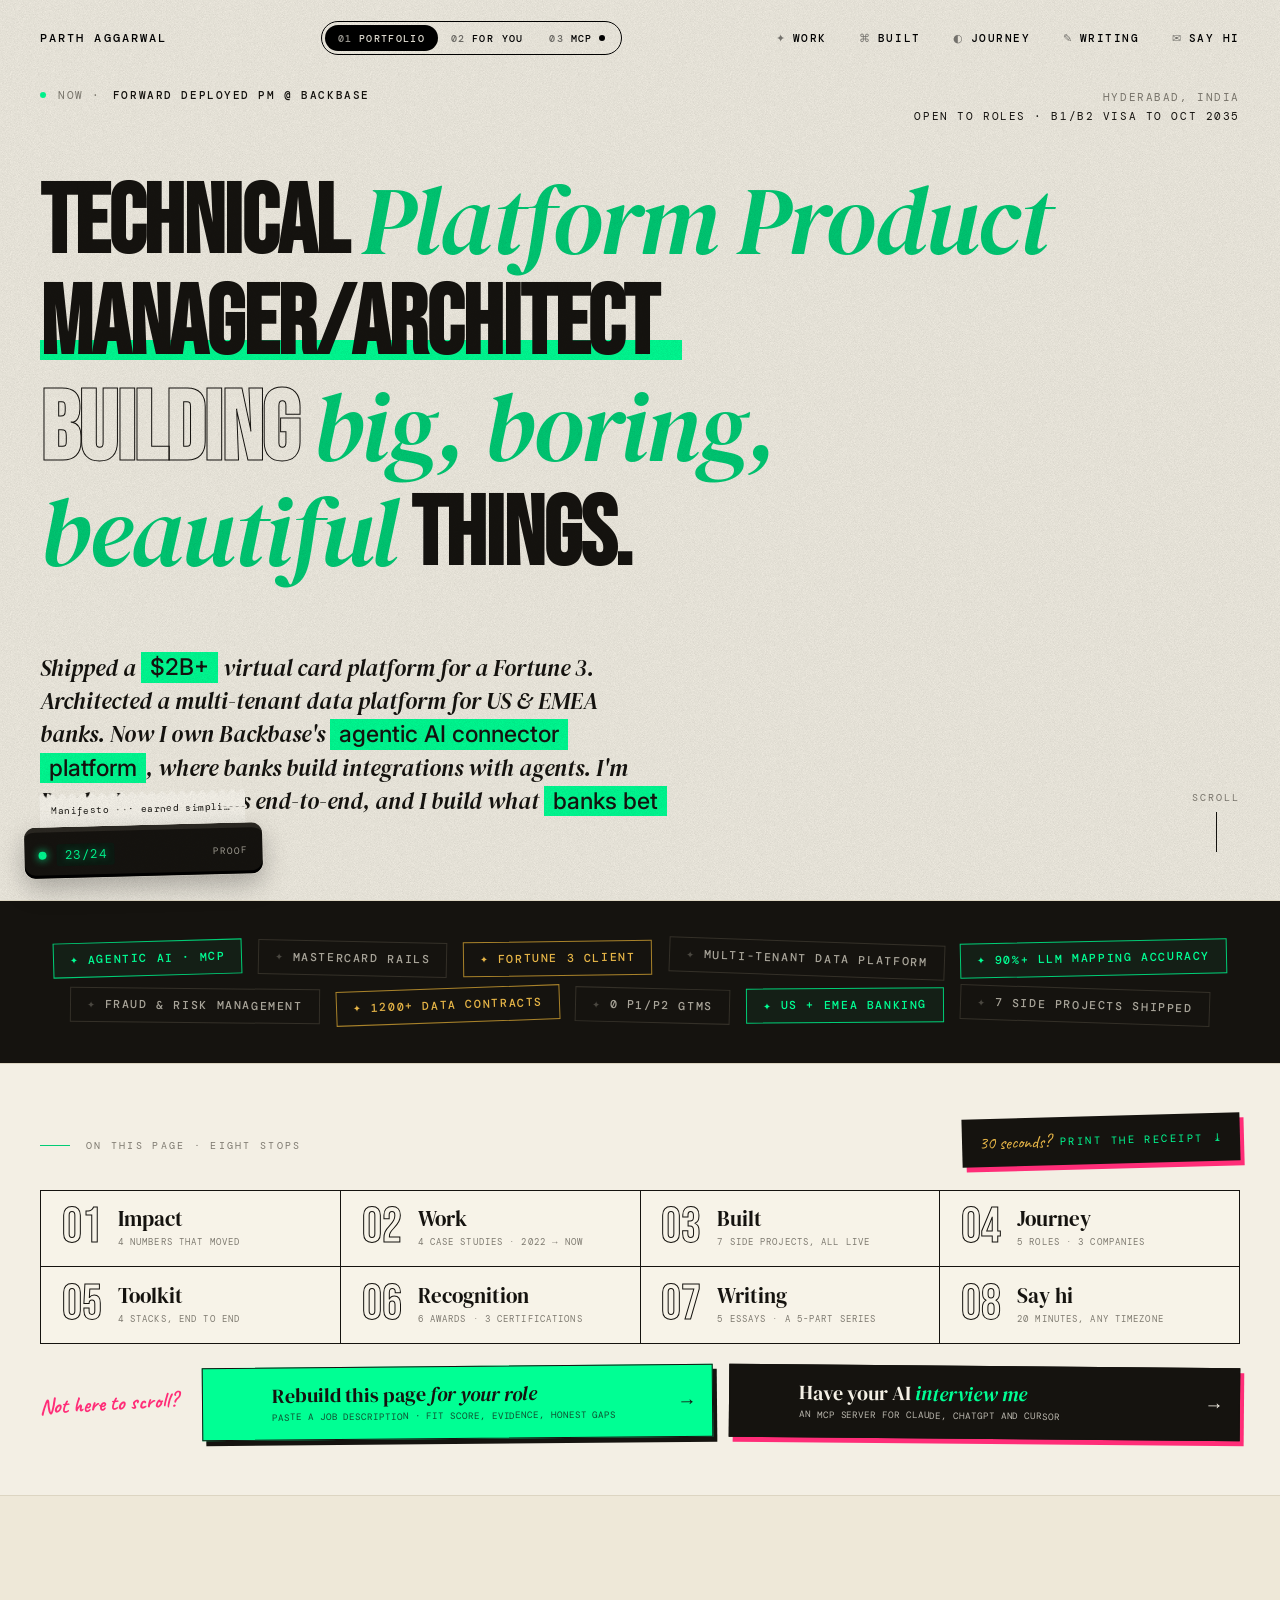
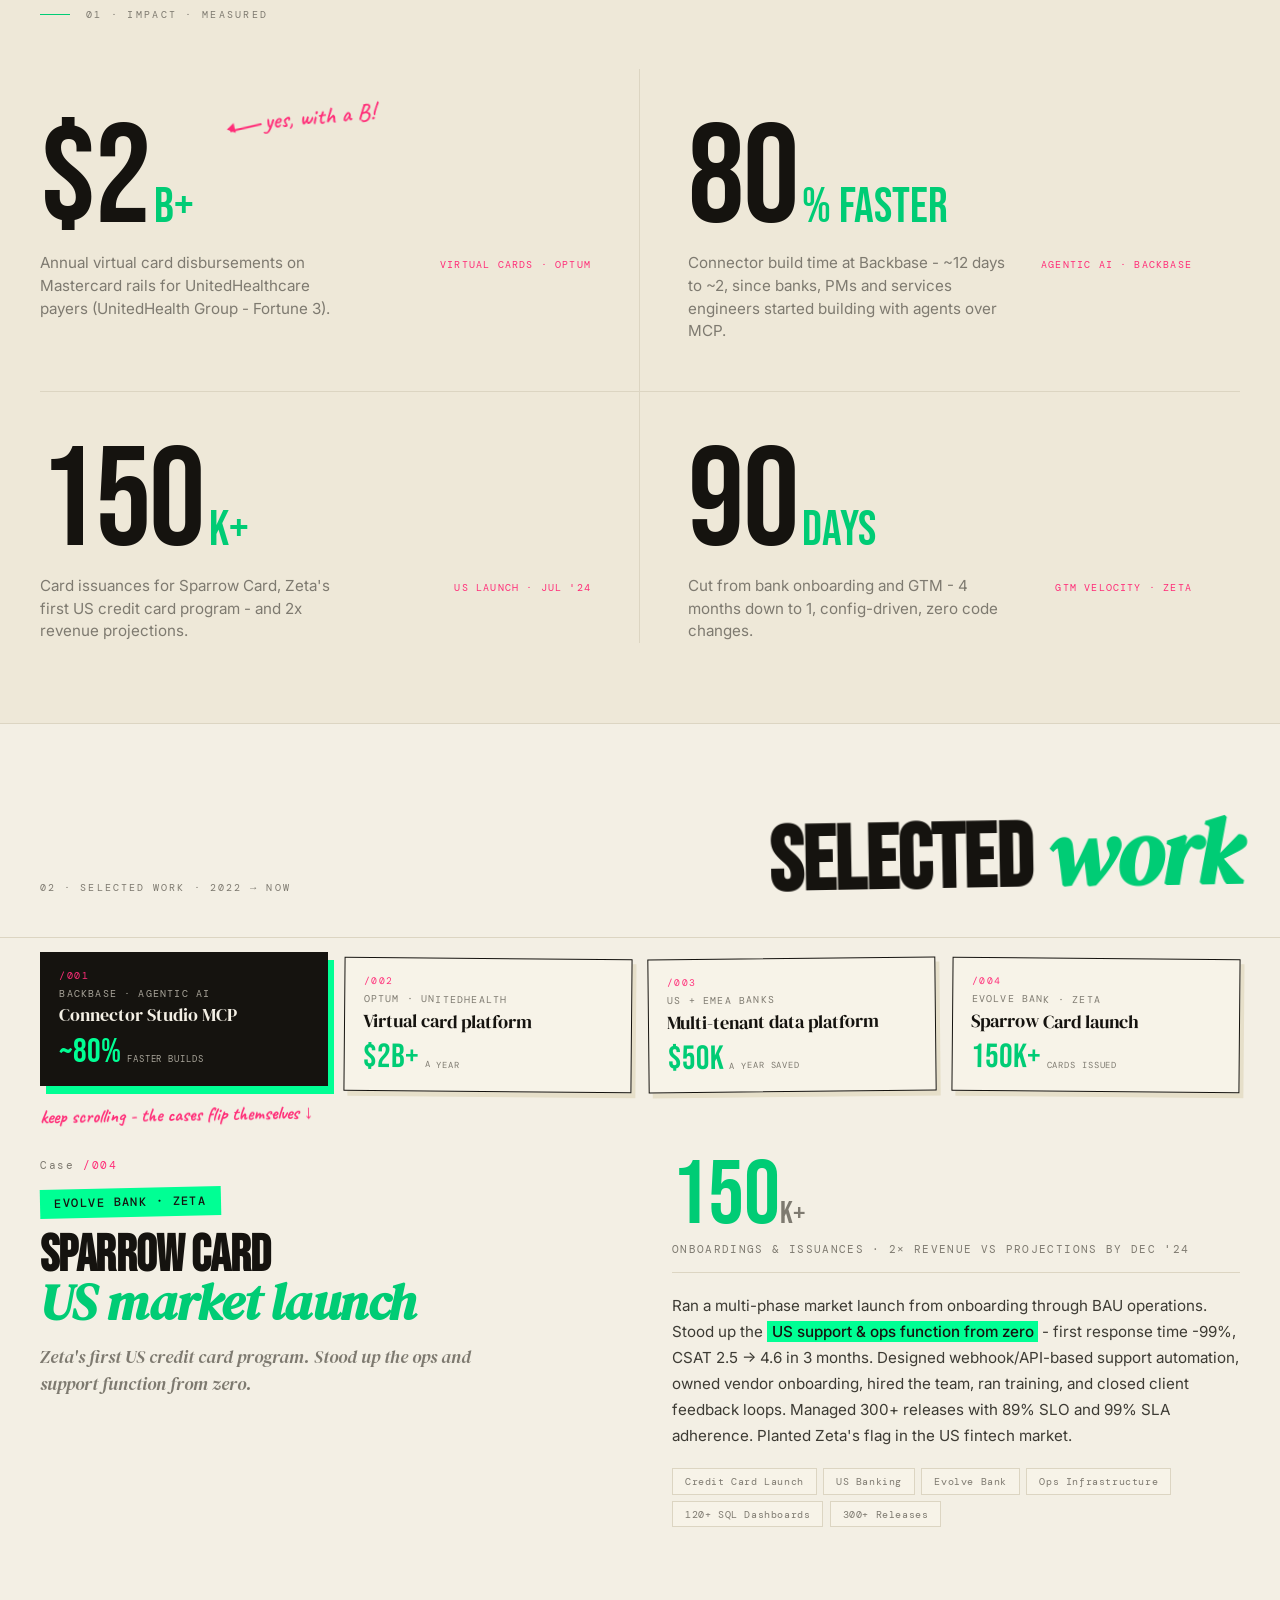
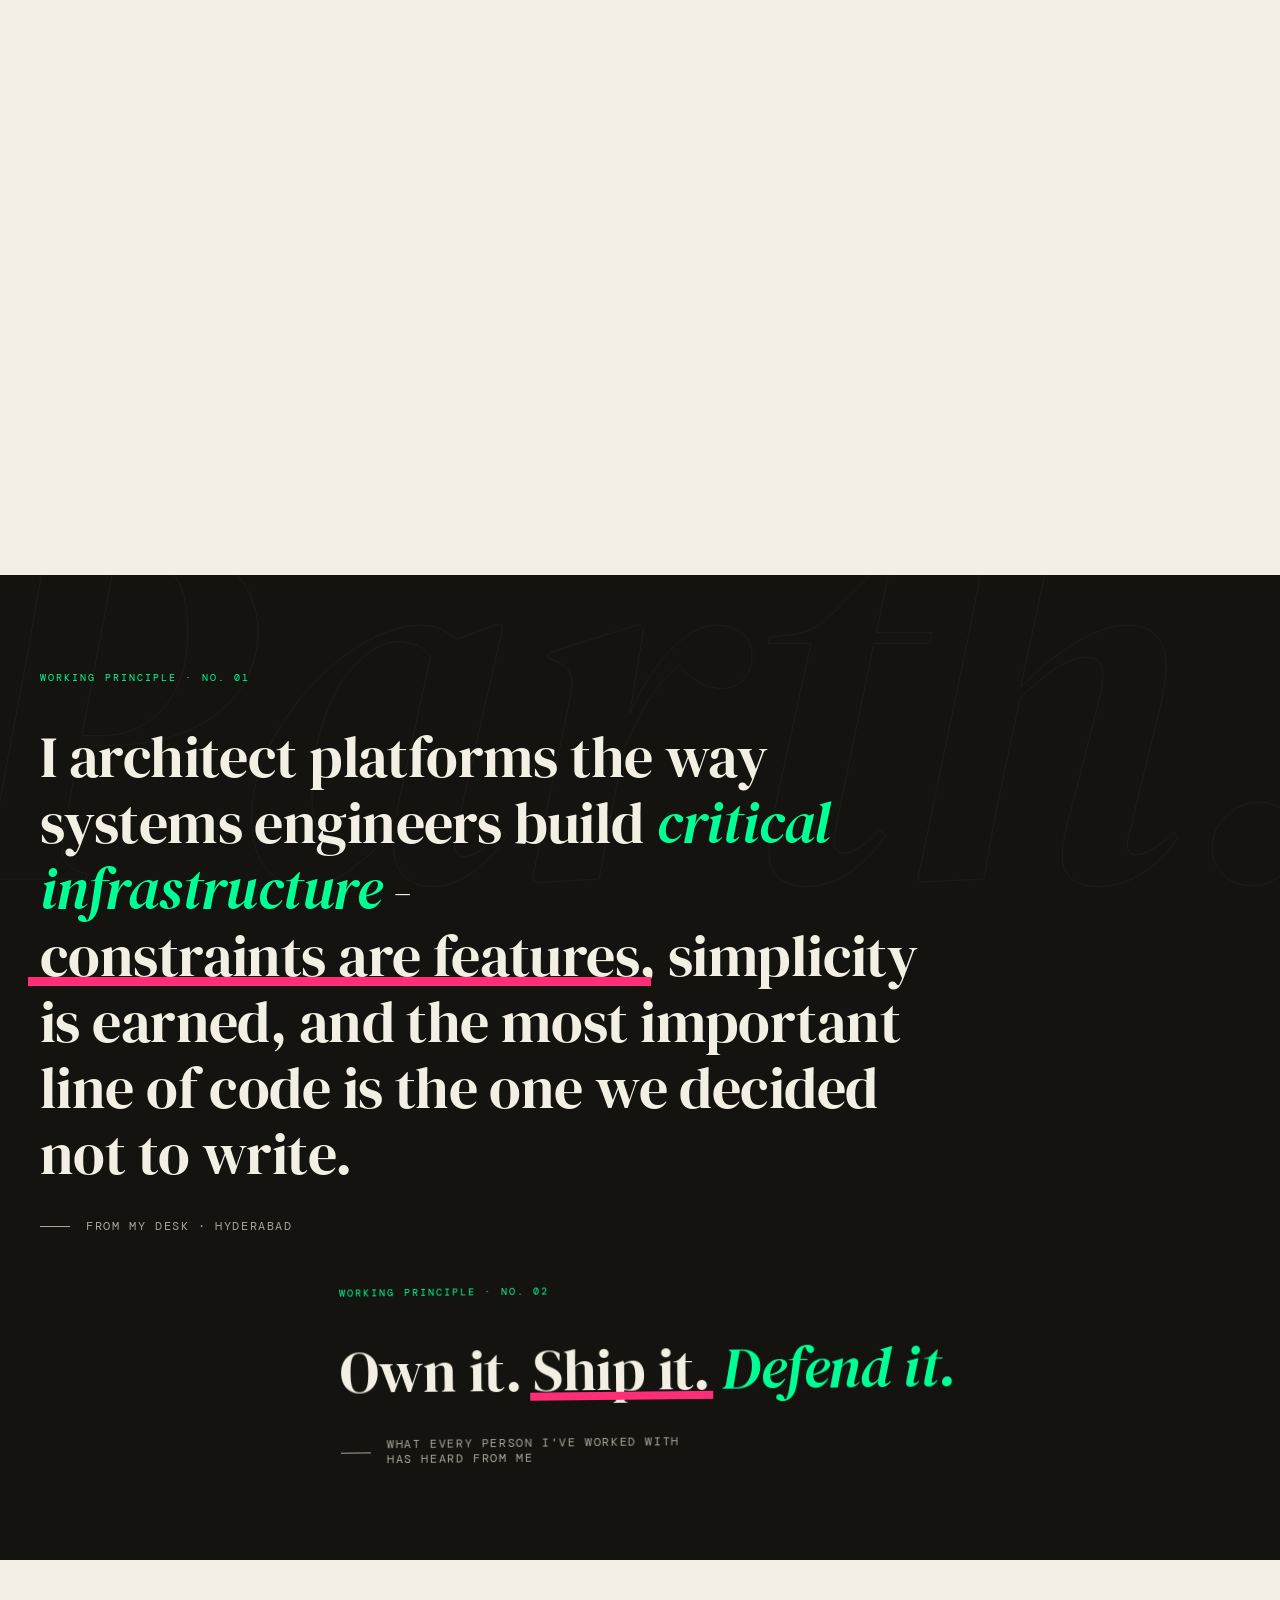
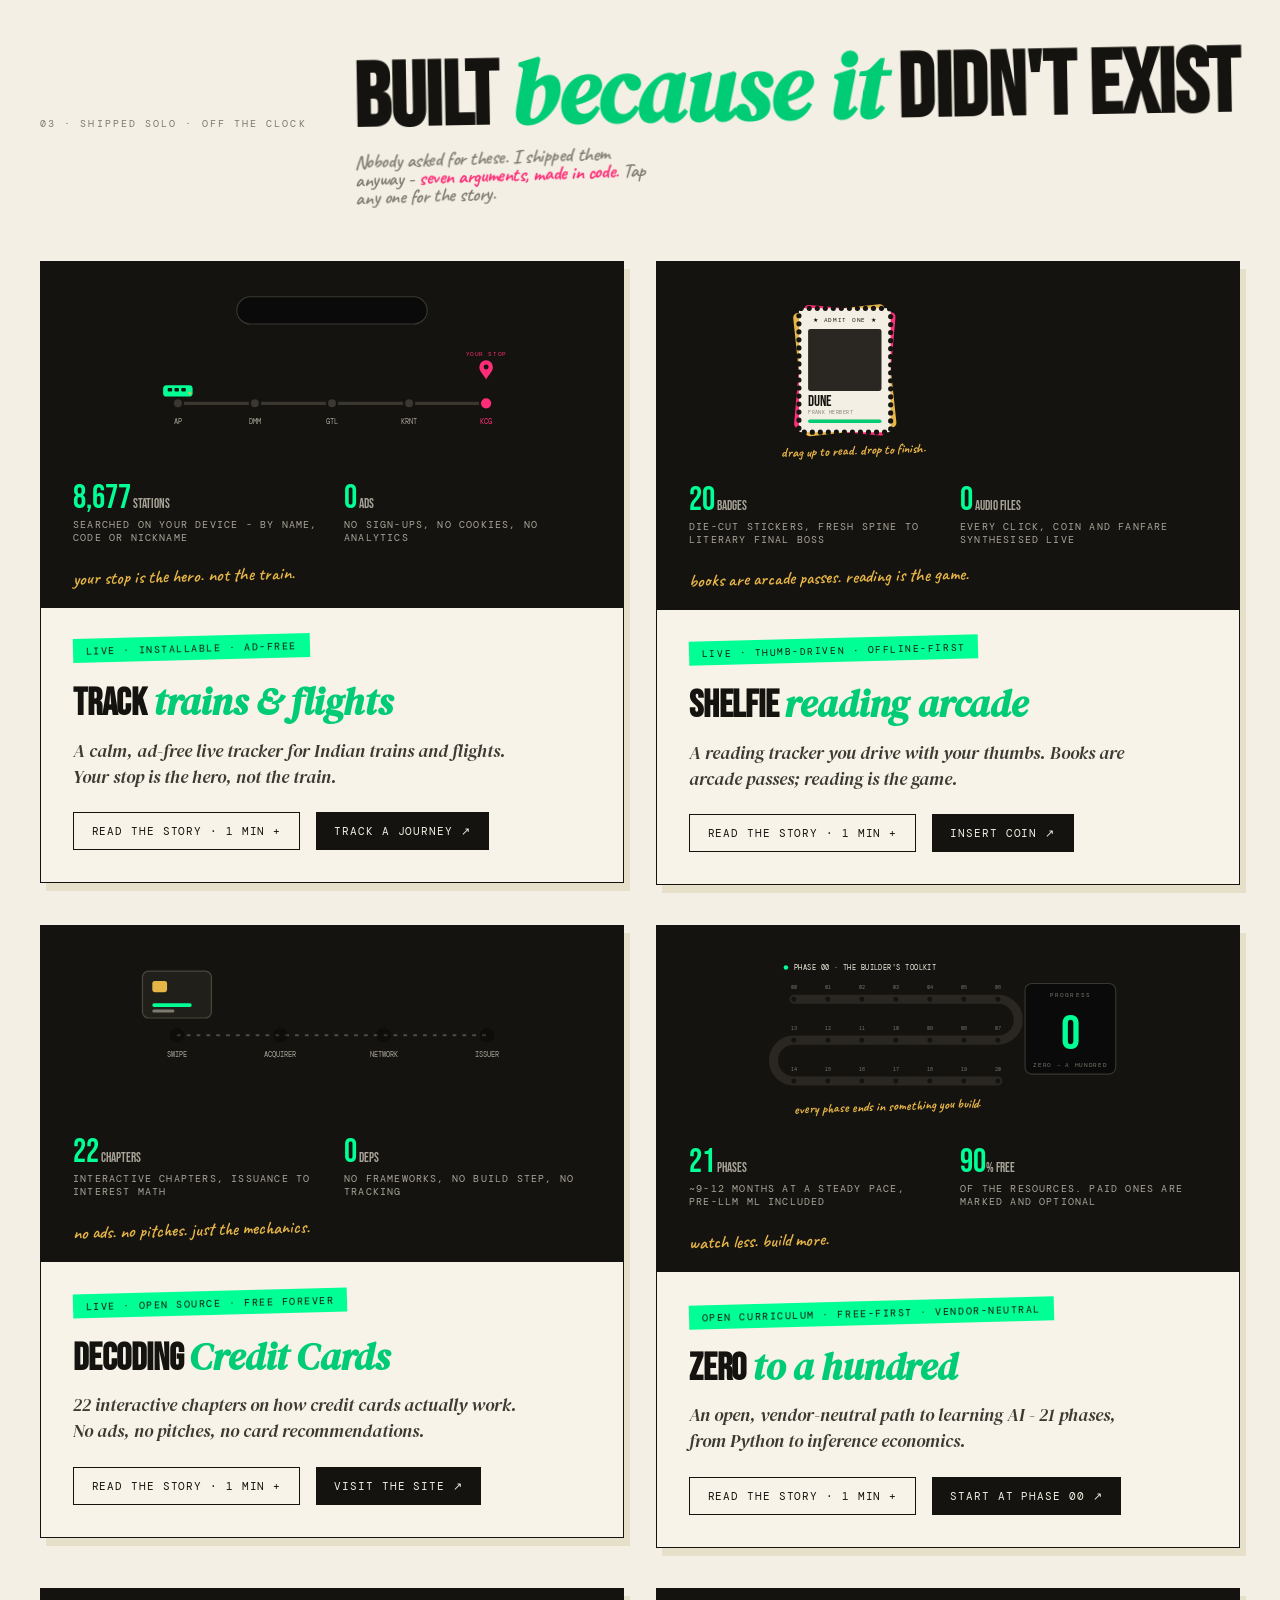
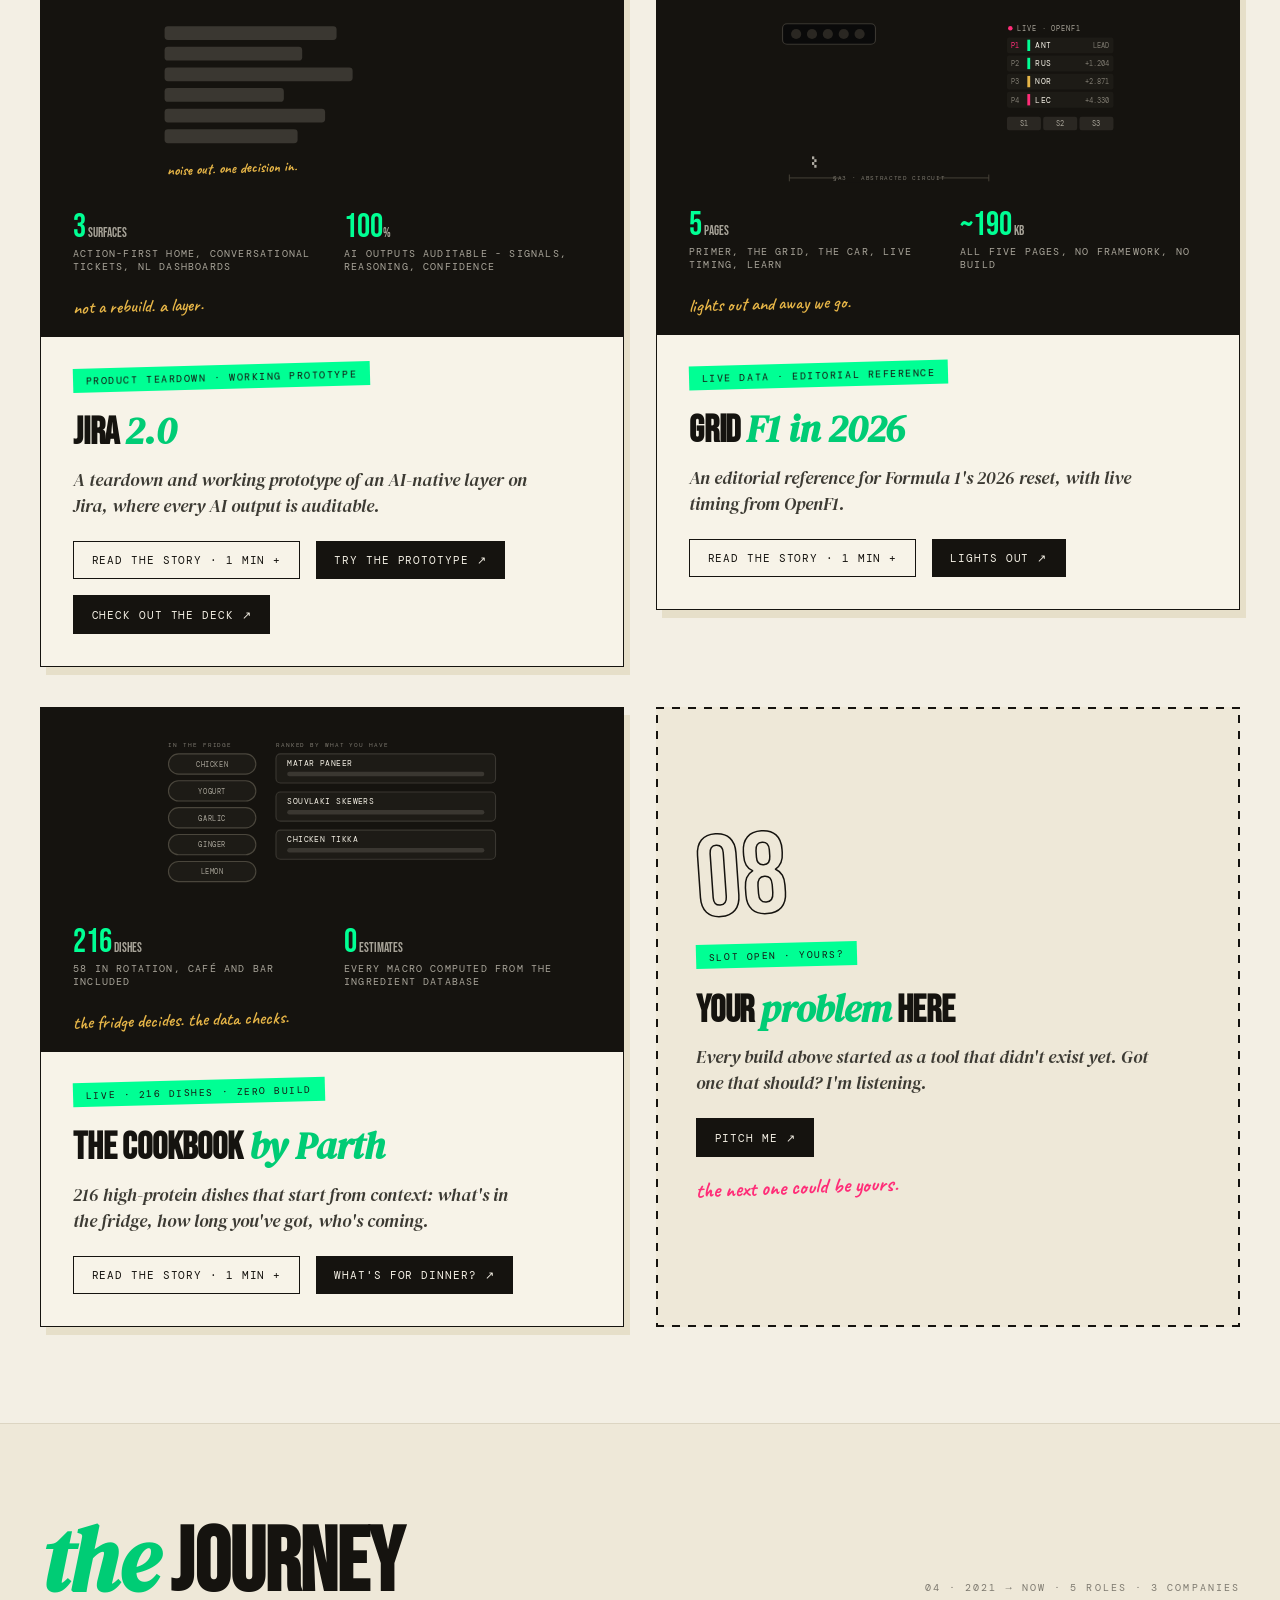
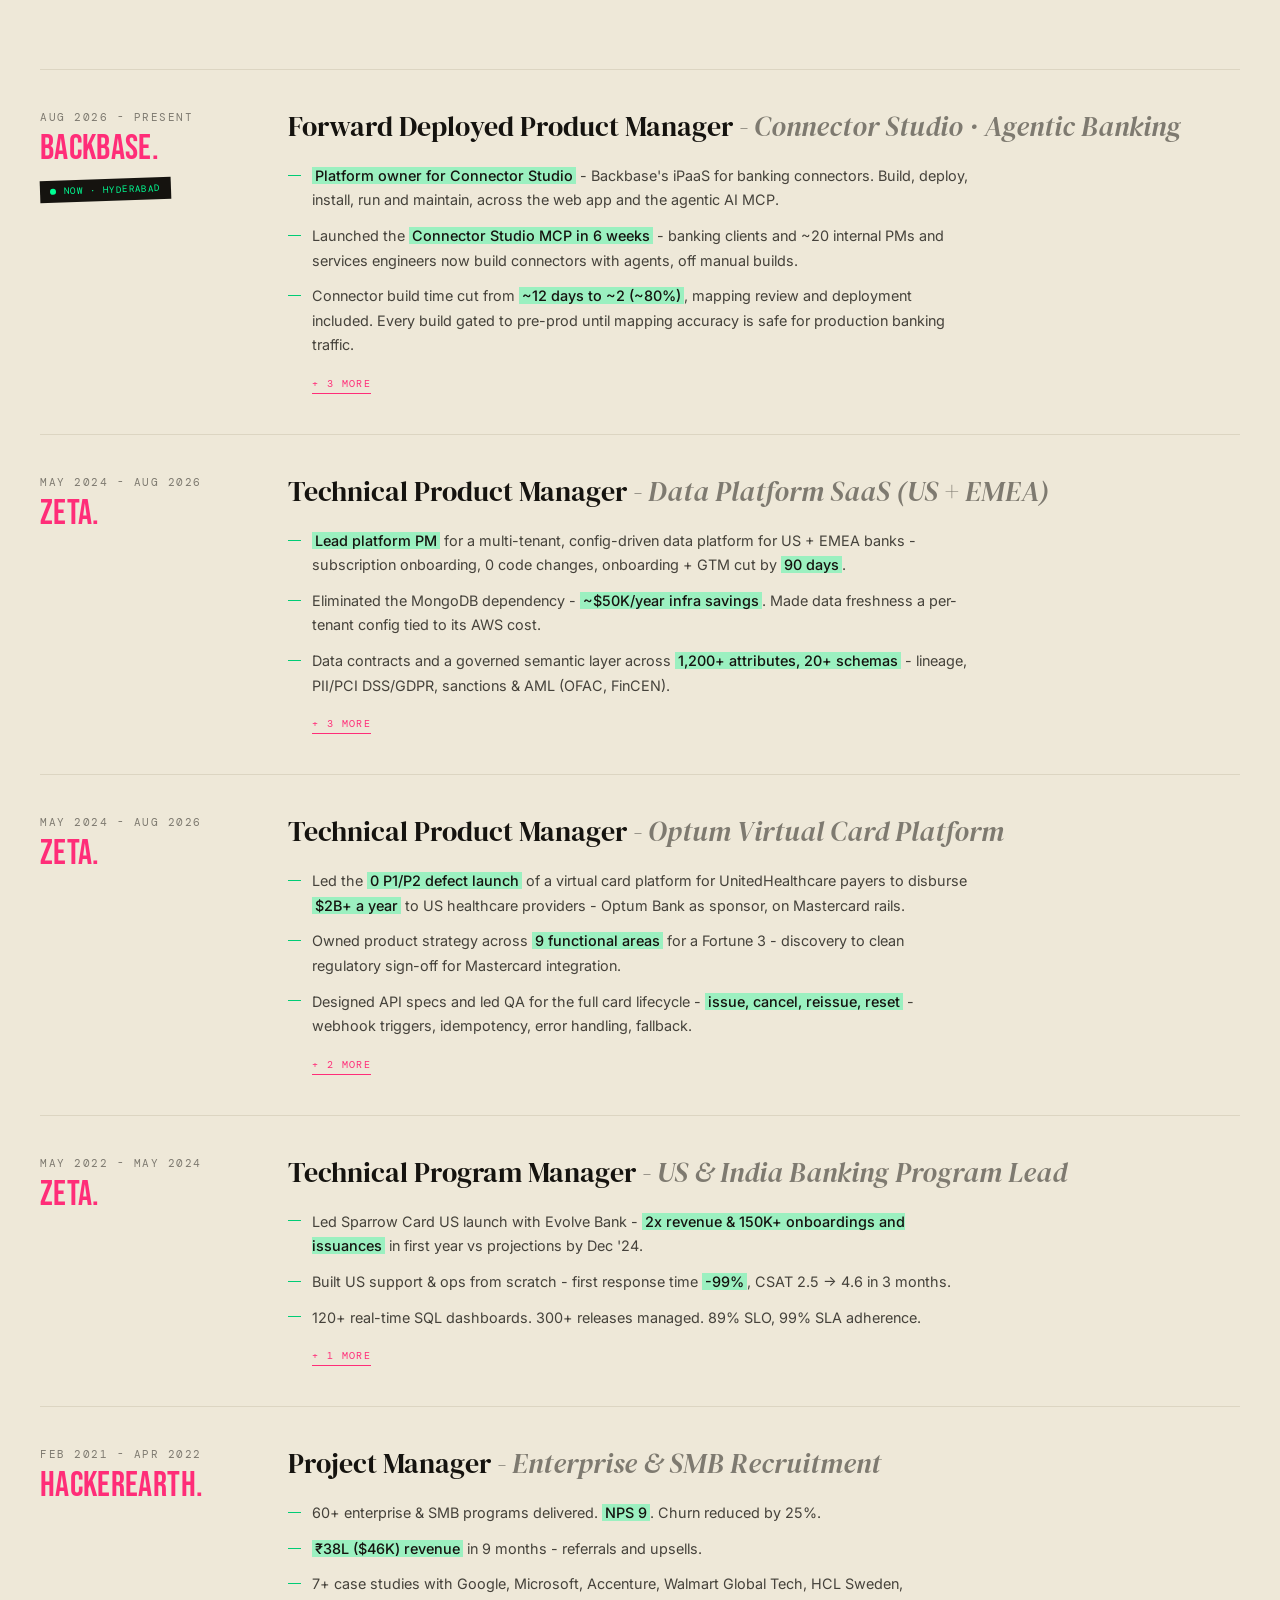
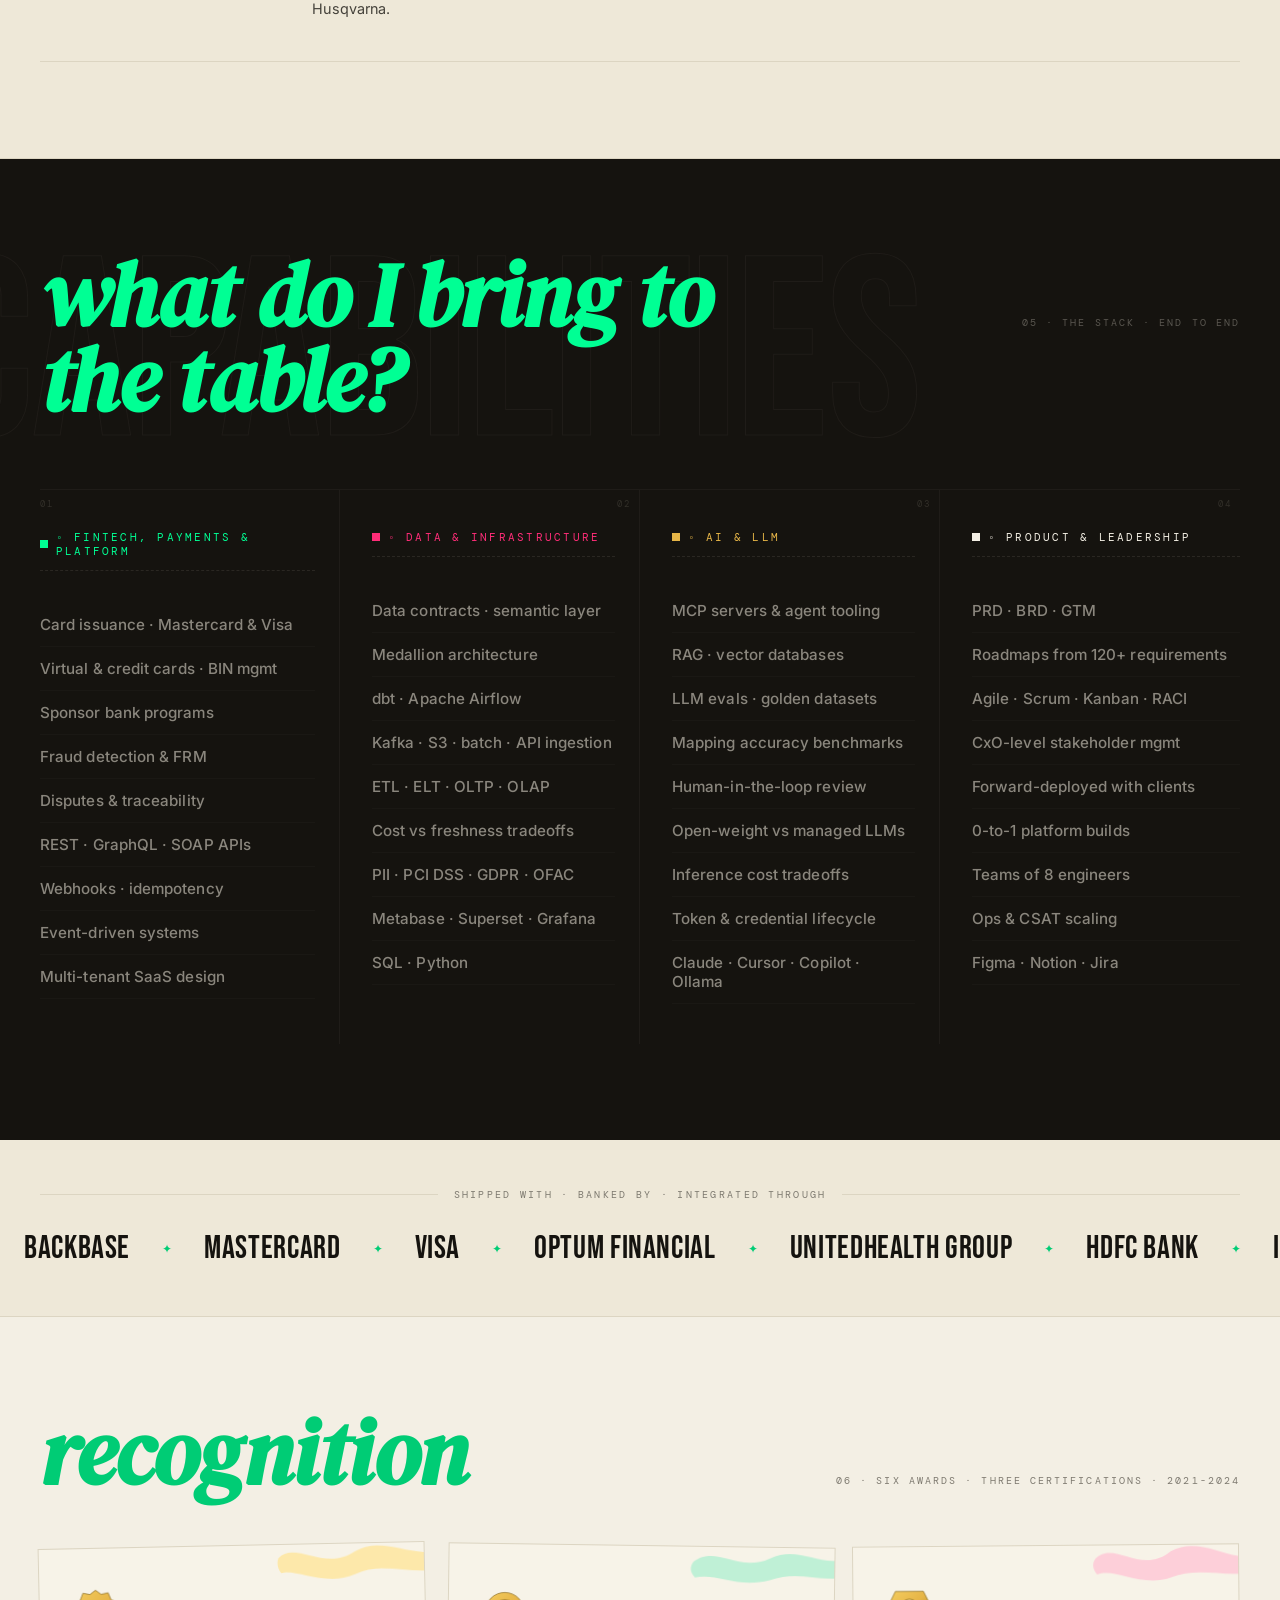
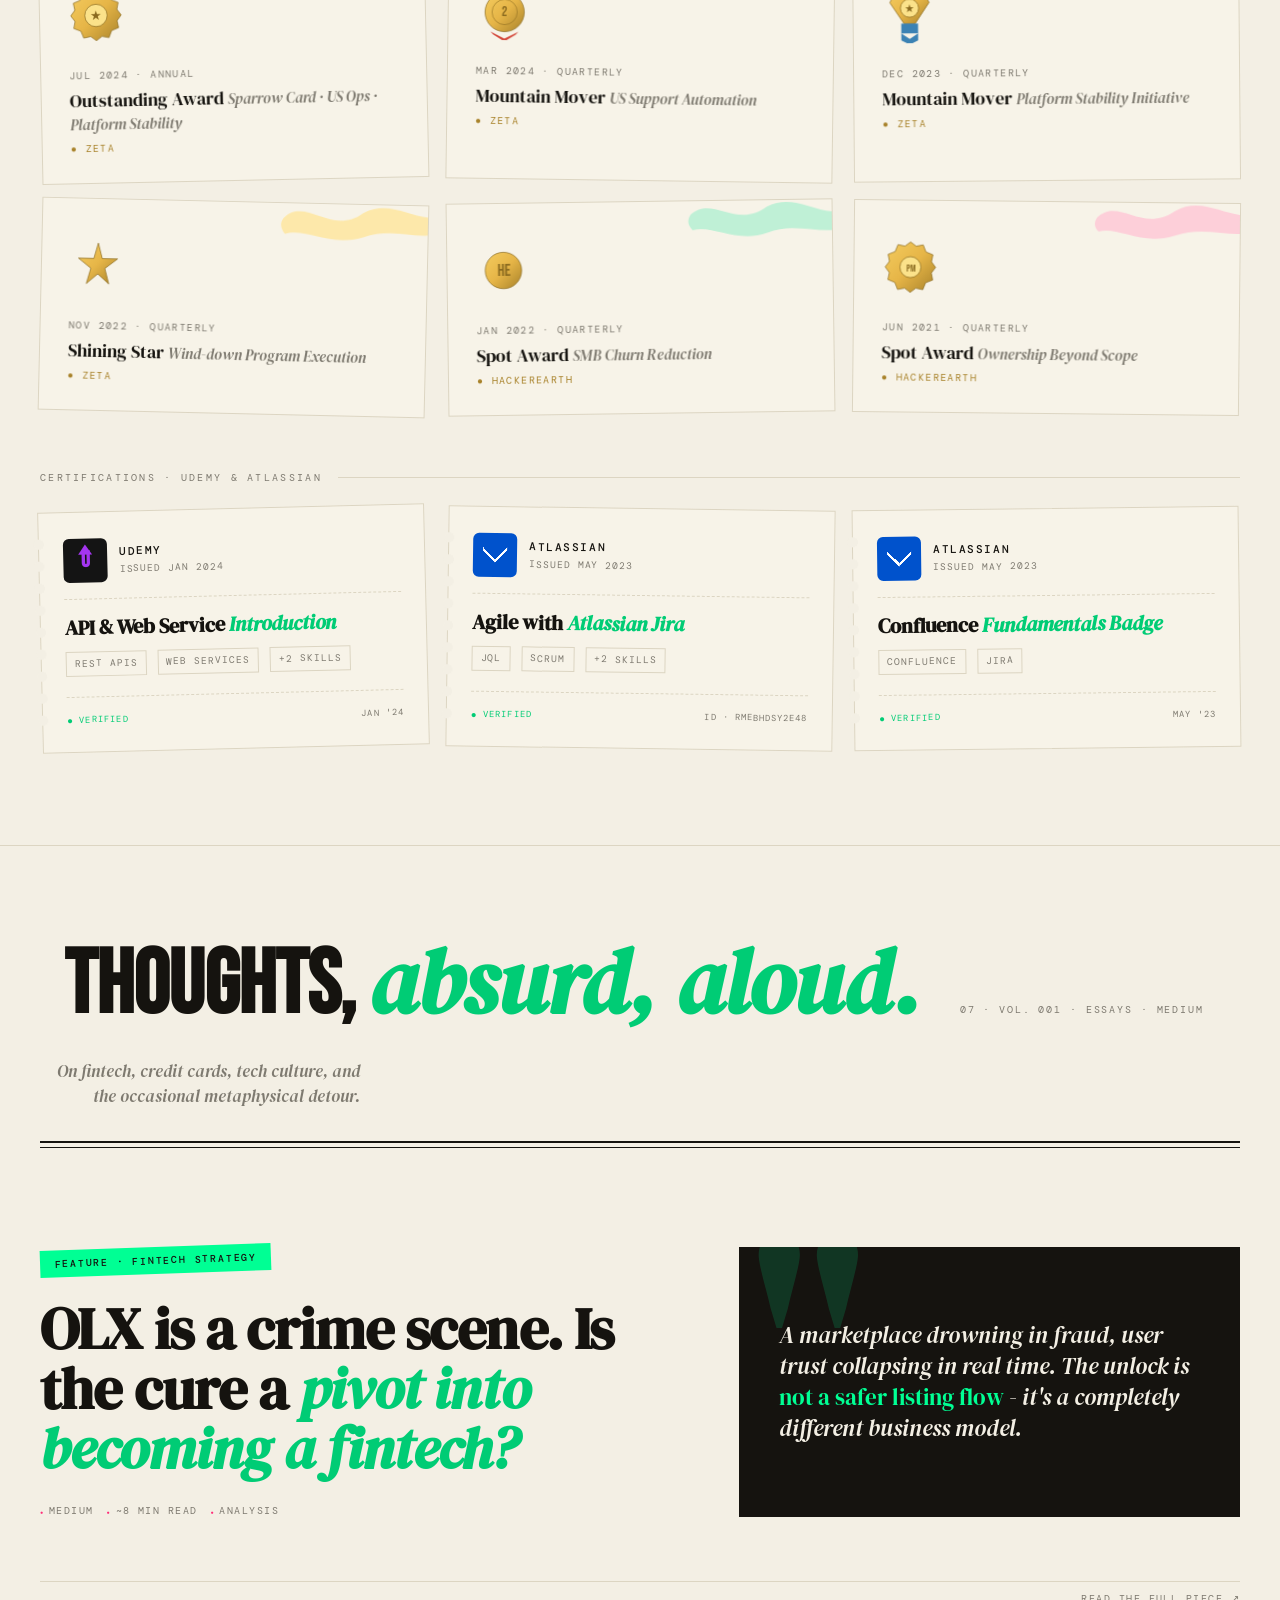
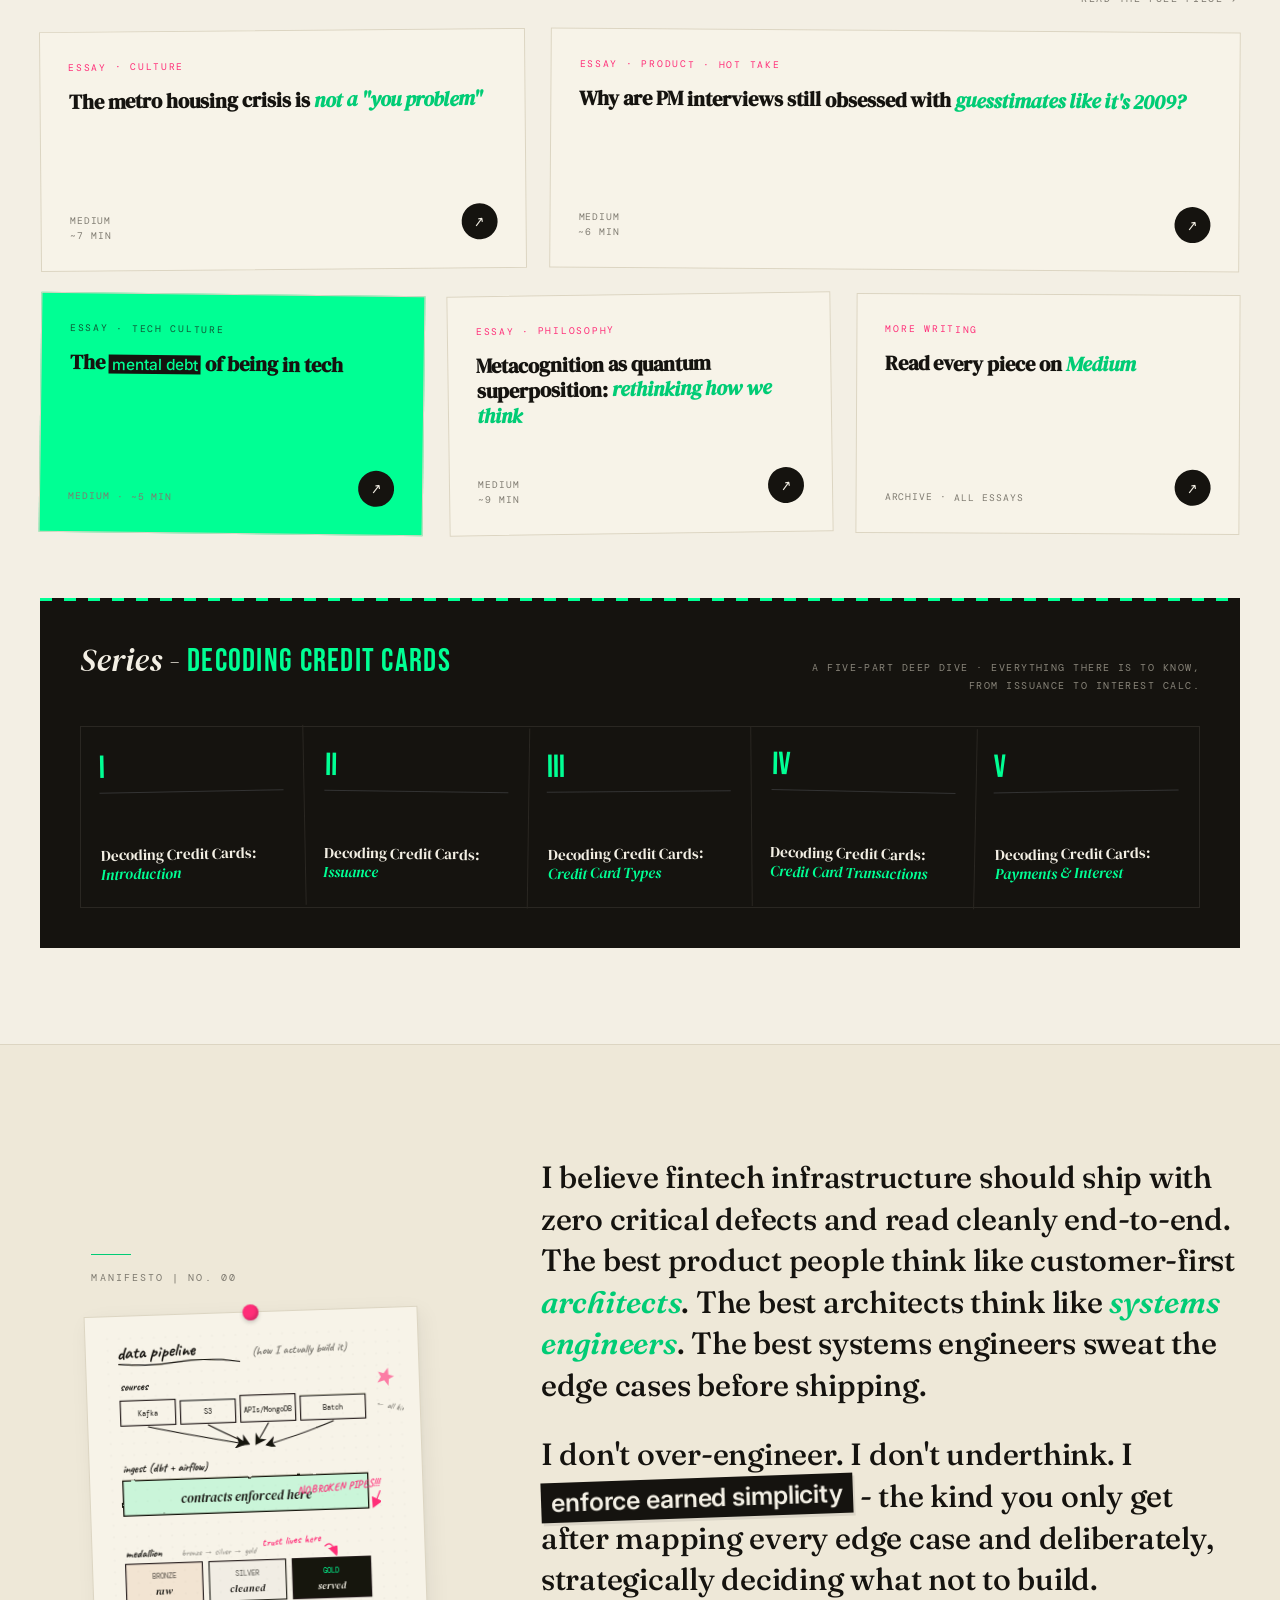
==== index.html @ df64978c "Add "For you" and MCP modes beside the portfolio Three ways to read one career, all driven by data/c" ====
<!DOCTYPE html>
<html lang="en">
<head>
<meta charset="UTF-8">
<meta name="viewport" content="width=device-width, initial-scale=1.0">
<title>Parth Aggarwal - Technical Platform Product Manager</title>
<meta name="description" content="Parth Aggarwal - Technical Platform Product Manager. Forward Deployed PM at Backbase, owning the agentic AI connector platform for banks. Previously Zeta: a $2B+ virtual card platform for a Fortune 3 and a multi-tenant data platform for US & EMEA banks.">
<meta name="theme-color" content="#F3EFE4">
<link rel="canonical" href="https://parth8.github.io/portfolio/">
<link rel="icon" href="assets/favicon.svg" type="image/svg+xml">
<meta property="og:type" content="website">
<meta property="og:site_name" content="Parth Aggarwal">
<meta property="og:title" content="Parth Aggarwal - Technical Platform Product Manager">
<meta property="og:description" content="Agentic AI connectors at Backbase. $2B+ card platform for a Fortune 3. Data platforms for US &amp; EMEA banks. Seven side projects, all live.">
<meta property="og:url" content="https://parth8.github.io/portfolio/">
<meta property="og:image" content="https://parth8.github.io/portfolio/assets/og.png">
<meta property="og:image:width" content="1200">
<meta property="og:image:height" content="630">
<meta name="twitter:card" content="summary_large_image">
<link rel="preconnect" href="https://fonts.googleapis.com">
<link rel="preconnect" href="https://fonts.gstatic.com" crossorigin>
<link href="https://fonts.googleapis.com/css2?family=Bebas+Neue&family=DM+Serif+Display:ital@0;1&family=DM+Mono:wght@400;500&family=Inter:wght@400;500;600;700&family=Caveat:wght@400;600;700&family=Fraunces:ital,opsz,wght@0,9..144,500;1,9..144,600&display=swap" rel="stylesheet">
<link rel="stylesheet" href="css/base.css">
<link rel="stylesheet" href="css/sections.css">
<link rel="stylesheet" href="css/projects.css">
<link rel="stylesheet" href="css/receipt.css">
<!-- mark js early so collapsible content never flashes open then shut -->
<script>document.documentElement.classList.add('js')</script>
<script type="module" src="js/main.js"></script>
<script type="application/ld+json">{"@context": "https://schema.org", "@type": "Person", "name": "Parth Aggarwal", "jobTitle": "Forward Deployed Product Manager", "worksFor": {"@type": "Organization", "name": "Backbase"}, "address": {"@type": "PostalAddress", "addressLocality": "Hyderabad", "addressCountry": "IN"}, "url": "https://parth8.github.io/portfolio/", "sameAs": ["https://linkedin.com/in/aggarwalparth", "https://parthaggarwal8.medium.com"], "knowsAbout": ["Platform product management", "Agentic AI", "MCP", "RAG", "Card issuing", "Payments", "Data platforms"]}</script>
</head>
<body>

<div id="cursor" aria-hidden="true"></div>
<div id="cursor-ring" aria-hidden="true"></div>

<div class="scroll-progress" aria-hidden="true">
  <div class="scroll-progress-fill" id="scrollFill"></div>
</div>

<nav class="topnav" aria-label="Primary">
  <a href="#" class="nav-logo">Parth Aggarwal <span class="nl-tail"><span>-</span> Technical Product ✦ Platform</span></a>
  <div class="modes" role="navigation" aria-label="Ways to see Parth">
    <a class="mode" href="./" aria-current="page"><span class="m-n">01</span> Portfolio</a>
    <a class="mode" href="for/"><span class="m-n">02</span> For you</a>
    <a class="mode" href="mcp/"><span class="m-n">03</span> MCP <span class="m-new" aria-hidden="true"></span></a>
  </div>
  <div class="nav-right">
    <a href="#sec-work" data-icon="✦">Work</a>
    <a href="#sec-built" data-icon="⌘">Built</a>
    <a href="#sec-experience" data-icon="◐">Journey</a>
    <a href="#sec-writings" data-icon="✎">Writing</a>
    <a href="#contact" data-icon="✉">Say Hi</a>
  </div>
</nav>

<nav class="side-nav" id="sideNav" aria-label="Sections">
  <a class="side-dot" href="#sec-numbers" data-target="sec-numbers" data-label="Impact" aria-label="Impact"></a>
  <a class="side-dot" href="#sec-work" data-target="sec-work" data-label="Work" aria-label="Work"></a>
  <a class="side-dot" href="#sec-built" data-target="sec-built" data-label="Built" aria-label="Built"></a>
  <a class="side-dot" href="#sec-experience" data-target="sec-experience" data-label="Journey" aria-label="Journey"></a>
  <a class="side-dot" href="#sec-skills" data-target="sec-skills" data-label="Toolkit" aria-label="Toolkit"></a>
  <a class="side-dot" href="#sec-recognition" data-target="sec-recognition" data-label="Recognition" aria-label="Recognition"></a>
  <a class="side-dot" href="#sec-writings" data-target="sec-writings" data-label="Writing" aria-label="Writing"></a>
  <a class="side-dot" href="#sec-manifesto" data-target="sec-manifesto" data-label="Manifesto" aria-label="Manifesto"></a>
  <a class="side-dot" href="#contact" data-target="contact" data-label="Say hi" aria-label="Say hi"></a>
</nav>

<div class="receipt" id="receipt">
  <section class="rc-sheet" id="rcSheet" aria-label="Proof-of-work receipt" tabindex="-1">
    <div class="rc-scroll" id="rcScroll"></div>
    <button type="button" class="rc-close" id="rcClose" aria-label="Close the receipt">×</button>
  </section>
  <button type="button" class="rc-dock" id="rcDock" aria-expanded="false" aria-controls="rcSheet">
    <span class="rc-strip" aria-hidden="true"><span class="rc-last" id="rcLast">scroll to print your receipt</span></span>
    <span class="rc-term"><span class="rc-led" aria-hidden="true"></span><span class="rc-lcd" id="rcCount">00/00</span><span class="rc-word">Proof</span></span>
    <span class="rc-stamp" aria-hidden="true">Approved</span>
  </button>
</div>

<a href="#contact" class="float-cta" id="floatCta">
  <span class="dot"></span>
  Say hi
</a>

<!-- HERO -->
<section class="hero" id="sec-hero">
  <div class="hero-top">
    <span class="left-col">Now · <b>Forward Deployed PM @ Backbase</b></span>
    <div class="right-col">
      <div>Hyderabad, India</div>
      <div><span class="key">Open to roles · B1/B2 Visa to Oct 2035</span></div>
    </div>
  </div>

  <div class="hero-main">
    <h1 class="hero-type">
      <span class="hero-line"><span class="hero-word d1">Technical</span> <span class="hero-word serif d2">Platform Product</span></span>
      <span class="hero-line"><span class="hero-word with-mark d3">Manager/Architect</span></span>
      <span class="hero-line"><span class="hero-word outline d4">BUILDING</span> <span class="hero-word serif d5">big, boring,</span></span>
      <span class="hero-line"><span class="hero-word serif d5">beautiful</span> <span class="hero-word d6">THINGS.</span></span>
    </h1>
  </div>

  <div class="hero-bottom">
    <p class="hero-intro">
      Shipped a <strong>$2B+</strong> virtual card platform for a Fortune 3. Architected a multi-tenant data platform for US &amp; EMEA banks. Now I own Backbase's <strong>agentic AI connector platform</strong>, where banks build integrations with agents. I'm Parth - I own systems end-to-end, and I build what <strong>banks bet their license on</strong>.
    </p>
    <div class="hero-scroll">Scroll</div>
  </div>
</section>

<!-- STAMPS -->
<div class="stamps" aria-hidden="true">
  <span class="stamp hot">Agentic AI · MCP</span>
  <span class="stamp">Mastercard Rails</span>
  <span class="stamp gold">Fortune 3 Client</span>
  <span class="stamp">Multi-tenant Data Platform</span>
  <span class="stamp hot">90%+ LLM Mapping Accuracy</span>
  <span class="stamp">Fraud &amp; Risk Management</span>
  <span class="stamp gold">1200+ Data Contracts</span>
  <span class="stamp">0 P1/P2 GTMs</span>
  <span class="stamp hot">US + EMEA Banking</span>
  <span class="stamp">7 Side Projects Shipped</span>
</div>

<!-- INDEX -->
<nav class="index" aria-label="On this page">
  <div class="idx-head">
    <p class="idx-label">On this page · eight stops</p>
    <button type="button" class="idx-tldr" id="tldr"><span class="idx-tldr-k">30 seconds?</span> Print the receipt <span aria-hidden="true">⤓</span></button>
  </div>
  <ol class="idx-list">
    <li><a href="#sec-numbers"><span class="idx-n">01</span><span class="idx-t">Impact</span><span class="idx-c">4 numbers that moved</span></a></li>
    <li><a href="#sec-work"><span class="idx-n">02</span><span class="idx-t">Work</span><span class="idx-c">4 case studies · 2022 → now</span></a></li>
    <li><a href="#sec-built"><span class="idx-n">03</span><span class="idx-t">Built</span><span class="idx-c">7 side projects, all live</span></a></li>
    <li><a href="#sec-experience"><span class="idx-n">04</span><span class="idx-t">Journey</span><span class="idx-c">5 roles · 3 companies</span></a></li>
    <li><a href="#sec-skills"><span class="idx-n">05</span><span class="idx-t">Toolkit</span><span class="idx-c">4 stacks, end to end</span></a></li>
    <li><a href="#sec-recognition"><span class="idx-n">06</span><span class="idx-t">Recognition</span><span class="idx-c">6 awards · 3 certifications</span></a></li>
    <li><a href="#sec-writings"><span class="idx-n">07</span><span class="idx-t">Writing</span><span class="idx-c">5 essays · a 5-part series</span></a></li>
    <li><a href="#contact"><span class="idx-n">08</span><span class="idx-t">Say hi</span><span class="idx-c">20 minutes, any timezone</span></a></li>
  </ol>
  <div class="idx-modes">
    <p class="idx-or">Not here to scroll?</p>
    <a class="idx-mode" href="for/"><span class="im-n">02</span><span class="im-t">Rebuild this page <em>for your role</em></span><span class="im-c">Paste a job description · fit score, evidence, honest gaps</span><span class="im-go" aria-hidden="true">→</span></a>
    <a class="idx-mode dark" href="mcp/"><span class="im-n">03</span><span class="im-t">Have your AI <em>interview me</em></span><span class="im-c">An MCP server for Claude, ChatGPT and Cursor</span><span class="im-go" aria-hidden="true">→</span></a>
  </div>
</nav>

<!-- BIG NUMBERS -->
<section class="big-numbers" id="sec-numbers">
  <p class="bn-label">01 · Impact · Measured</p>
  <div class="bn-grid">
    <div class="bn-cell reveal" data-r="IMPACT|Card disbursements / yr|$2B+">
      <span class="sharpie-note">yes, with a B!</span>
      <div class="bn-num"><span data-count="2" data-prefix="$">$0</span><span class="sup">B+</span></div>
      <div class="bn-caption">
        <div class="bn-desc">Annual virtual card disbursements on Mastercard rails for UnitedHealthcare payers (UnitedHealth Group - Fortune 3).</div>
        <div class="bn-tag">Virtual Cards · Optum</div>
      </div>
    </div>
    <div class="bn-cell reveal" style="transition-delay:0.1s" data-r="IMPACT|Connector build time|−80%">
      <div class="bn-num"><span data-count="80">0</span><span class="sup">% FASTER</span></div>
      <div class="bn-caption">
        <div class="bn-desc">Connector build time at Backbase - ~12 days to ~2, since banks, PMs and services engineers started building with agents over MCP.</div>
        <div class="bn-tag">Agentic AI · Backbase</div>
      </div>
    </div>
    <div class="bn-cell reveal" style="transition-delay:0.15s" data-r="IMPACT|Sparrow cards issued|150K+">
      <div class="bn-num"><span data-count="150">0</span><span class="sup">K+</span></div>
      <div class="bn-caption">
        <div class="bn-desc">Card issuances for Sparrow Card, Zeta's first US credit card program - and 2x revenue projections.</div>
        <div class="bn-tag">US Launch · Jul '24</div>
      </div>
    </div>
    <div class="bn-cell reveal" style="transition-delay:0.2s" data-r="IMPACT|Bank onboarding + GTM|−90 days">
      <div class="bn-num"><span data-count="90">0</span><span class="sup">DAYS</span></div>
      <div class="bn-caption">
        <div class="bn-desc">Cut from bank onboarding and GTM - 4 months down to 1, config-driven, zero code changes.</div>
        <div class="bn-tag">GTM Velocity · Zeta</div>
      </div>
    </div>
  </div>
</section>

<!-- WORK -->
<section id="sec-work">
  <div class="work-header">
    <span class="wh-left">02 · Selected Work · 2022 → now</span>
    <h2 class="wh-title">Selected <em>work</em></h2>
  </div>
  <div class="case-reel" id="caseReel">
  <div class="case-stage">
  <div class="case-tabs" role="tablist" aria-label="Case studies">
    <button class="case-tab" role="tab" id="tab-1" aria-controls="case-1" aria-selected="true">
      <span class="ct-num">/001</span>
      <span class="ct-co">Backbase · Agentic AI</span>
      <span class="ct-name">Connector Studio MCP</span>
      <span class="ct-metric">~80% <small>faster builds</small></span>
    </button>
    <button class="case-tab" role="tab" id="tab-2" aria-controls="case-2" aria-selected="false">
      <span class="ct-num">/002</span>
      <span class="ct-co">Optum · UnitedHealth</span>
      <span class="ct-name">Virtual card platform</span>
      <span class="ct-metric">$2B+ <small>a year</small></span>
    </button>
    <button class="case-tab" role="tab" id="tab-3" aria-controls="case-3" aria-selected="false">
      <span class="ct-num">/003</span>
      <span class="ct-co">US + EMEA banks</span>
      <span class="ct-name">Multi-tenant data platform</span>
      <span class="ct-metric">$50K <small>a year saved</small></span>
    </button>
    <button class="case-tab" role="tab" id="tab-4" aria-controls="case-4" aria-selected="false">
      <span class="ct-num">/004</span>
      <span class="ct-co">Evolve Bank · Zeta</span>
      <span class="ct-name">Sparrow Card launch</span>
      <span class="ct-metric">150K+ <small>cards issued</small></span>
    </button>
  </div>
  <p class="reel-hint" aria-hidden="true"><span class="rh-pin">keep scrolling - the cases flip themselves ↓</span><span class="rh-swipe">swipe for the next case →</span></p>
  <div class="case-panels">

  <article class="case" id="case-1" role="tabpanel" aria-labelledby="tab-1" tabindex="0" data-r="CASES|/001 Connector Studio MCP|12d → 2d">
    <div class="case-left">
      <p class="case-num">Case <span>/001</span></p>
      <p class="case-client">Backbase · Agentic Banking</p>
      <h3 class="case-title">Connector Studio<br><em>agent-built connectors</em></h3>
      <p class="case-sub">Shipped an MCP in six weeks. Banks and ~20 internal PMs and services engineers now build banking connectors with agents - gated to pre-prod until the mappings are safe for production traffic.</p>
    </div>
    <div class="case-right">
      <div class="case-metric-hero"><span>~</span><span class="c-accent">80</span><span class="sup">%</span></div>
      <p class="case-metric-caption">Faster connector builds · ~12 days → ~2, review and deploy included</p>
      <p class="case-desc">
        Own Connector Studio end-to-end - Backbase's iPaaS for banking connectors, in the web app and as an agentic AI MCP. Shipped the MCP in six weeks and moved PMs and services teams off manual builds. The hard part is trust: LLM mapping accuracy from <strong>BIAN unified APIs to vendor specs</strong> went from ~50-60% to 90%+ against a golden dataset, by cleaning the RAG store and tagging every API and attribute. Every build stays in pre-prod until accuracy is safe for production banking traffic. Next: the rent-vs-own call on the model itself - accuracy, token cost, control and data isolation.
      </p>
      <div class="case-stack">
        <span>MCP</span>
        <span>RAG · Vector DB</span>
        <span>LLM Evals</span>
        <span>Golden Dataset</span>
        <span>BIAN Unified APIs</span>
        <span>iPaaS</span>
        <span>Token Rotation</span>
        <span>API Playground</span>
      </div>
    </div>
  </article>

  <article class="case" id="case-2" role="tabpanel" aria-labelledby="tab-2" tabindex="0" data-r="CASES|/002 Optum virtual cards|$2B+ / yr">
    <div class="case-left">
      <p class="case-num">Case <span>/002</span></p>
      <p class="case-client">Optum Financial · UHG</p>
      <h3 class="case-title">Virtual Card<br><em>issuance platform</em></h3>
      <p class="case-sub">0 P1/P2 defects into production. 9 functional areas. Clean regulatory sign-off from a Fortune 3. Mastercard open loop rails.</p>
    </div>
    <div class="case-right">
      <div class="case-metric-hero"><span>$</span><span class="c-accent">2</span><span class="sup">B+</span></div>
      <p class="case-metric-caption">Annual disbursements enabled → US healthcare providers</p>
      <p class="case-desc">
        Owned product strategy end-to-end for a Fortune 3 enterprise - discovery through regulatory sign-off, 9 functional areas, zero defects. Architected a real-time <strong>FRM rules engine</strong> with configurable merchant/amount/risk thresholds. Authored API specs and enforced QA across the full card lifecycle - issue, cancel, reissue, reset - webhooks, idempotency, error handling, fallback. Drove FeatureSpace ML integration for real-time fraud detection. Built transaction traceability so UHC compliance could investigate, resolve disputes, and debug production in real-time.
      </p>
      <div class="case-stack">
        <span>Mastercard Rails</span>
        <span>Virtual Cards</span>
        <span>FRM Engine</span>
        <span>ML Fraud Detection</span>
        <span>API Architecture</span>
        <span>Webhooks</span>
        <span>Dispute Resolution</span>
      </div>
    </div>
  </article>

  <article class="case" id="case-3" role="tabpanel" aria-labelledby="tab-3" tabindex="0" data-r="CASES|/003 Multi-tenant data platform|$50K / yr">
    <div class="case-left">
      <p class="case-num">Case <span>/003</span></p>
      <p class="case-client">US + EMEA Banking</p>
      <h3 class="case-title">Multi-tenant<br><em>data platform</em></h3>
      <p class="case-sub">Config-driven architecture. 1200+ governed attributes. Medallion layers with enforced data contracts. Single point of architectural decision-making.</p>
    </div>
    <div class="case-right">
      <div class="case-metric-hero"><span>$</span><span class="c-accent">50</span><span class="sup">K / YR</span></div>
      <p class="case-metric-caption">YoY infrastructure savings. GTM cut 90 days. CSAT 2.5 → 4.0.</p>
      <p class="case-desc">
        Rearchitected from engineering-led one-off builds to a <strong>fully platformized, subscription-based system</strong>. Killed the MongoDB dependency. Mandated multi-tenant, config-driven architecture - optimized for platform reliability over short-term client demands. Codified platform guarantees, SLAs, ingress/egress strategy, canonical ingestion and transformation patterns. Enforced a governed semantic layer across 1200+ attributes with full lineage, GDPR & Sanctions handling, RBAC, and freshness SLAs. New banking clients now go live in 30 days via standardized playbooks - no code changes required.
      </p>
      <div class="case-stack">
        <span>Medallion Architecture</span>
        <span>Data Contracts</span>
        <span>dbt · Airflow</span>
        <span>Kafka · S3</span>
        <span>GDPR & Sanctions Compliance</span>
        <span>Multi-tenant</span>
        <span>Semantic Layer</span>
        <span>20+ Schemas</span>
      </div>
    </div>
  </article>

  <article class="case" id="case-4" role="tabpanel" aria-labelledby="tab-4" tabindex="0" data-r="CASES|/004 Sparrow Card US launch|150K+">
    <div class="case-left">
      <p class="case-num">Case <span>/004</span></p>
      <p class="case-client">Evolve Bank · Zeta</p>
      <h3 class="case-title">Sparrow Card<br><em>US market launch</em></h3>
      <p class="case-sub">Zeta's first US credit card program. Stood up the ops and support function from zero.</p>
    </div>
    <div class="case-right">
      <div class="case-metric-hero"><span class="c-accent">150</span><span class="sup">K+</span></div>
      <p class="case-metric-caption">Onboardings &amp; issuances · 2× revenue vs projections by Dec '24</p>
      <p class="case-desc">
        Ran a multi-phase market launch from onboarding through BAU operations. Stood up the <strong>US support &amp; ops function from zero</strong> - first response time -99%, CSAT 2.5 → 4.6 in 3 months. Designed webhook/API-based support automation, owned vendor onboarding, hired the team, ran training, and closed client feedback loops. Managed 300+ releases with 89% SLO and 99% SLA adherence. Planted Zeta's flag in the US fintech market.
      </p>
      <div class="case-stack">
        <span>Credit Card Launch</span>
        <span>US Banking</span>
        <span>Evolve Bank</span>
        <span>Ops Infrastructure</span>
        <span>120+ SQL Dashboards</span>
        <span>300+ Releases</span>
      </div>
    </div>
  </article>
  </div>
  </div>
  </div>
</section>

<!-- PRINCIPLES -->
<section class="quote-section">
  <span class="quote-bg-mark">Parth.</span>
  <div class="quote-inner">
    <p class="quote-label">Working Principle · No. 01</p>
    <p class="quote-text">
      I architect platforms the way systems engineers build <em>critical infrastructure</em> - <span class="highlight">constraints are features</span>, simplicity is earned, and the most important line of code is the one we decided not to write.
    </p>
    <p class="quote-attr">From my desk · Hyderabad</p>
  </div>

  <div class="quote-inner tilt-right">
    <p class="quote-label">Working Principle · No. 02</p>
    <p class="quote-text">
      Own it. <span class="highlight">Ship it.</span> <em>Defend it.</em>
    </p>
    <p class="quote-attr">What every person I've worked with<br>has heard from me</p>
  </div>
</section>

<!-- BUILT -->
<section class="built" id="sec-built">
  <div class="built-header">
    <span class="bh-left">03 · Shipped Solo · Off The Clock</span>
    <h2 class="bh-title">Built <em>because it</em> didn't exist
      <span class="bh-sub">Nobody asked for these. I shipped them anyway - <b>seven arguments, made in code.</b> Tap any one for the story.</span>
    </h2>
  </div>
  <div class="built-grid">
  <article class="project" id="p-track" data-project="track" data-r="BUILT|Track|trains &amp; flights">
    <div class="project-left">
      <span class="project-tag">Live · Installable · Ad-Free</span>
      <h3 class="project-title">Track <em>trains &amp; flights</em></h3>
      <p class="project-line">A calm, ad-free live tracker for Indian trains and flights. Your stop is the hero, not the train.</p>
      <div class="project-more" id="more-track"><div>
      <div class="project-desc">
        <p>Every train tracker I used fired <span class="pd-box">266 requests</span> and megabytes of ads to answer one question: <em>where is my train?</em> Flight apps swing the other way and bury you in telemetry you never asked for.</p>
        <p>So I built Track around one idea: <span class="pd-mark">show what matters to the traveller right now</span>, and nothing else. The hero is <em>your stop</em>, not the train's raw position. Flights reshape themselves by phase - the gate leads before takeoff, the map in the air, the baggage belt after landing.</p>
        <p>Under the hood it's a platform, not a page. One Cloudflare Worker normalises the running feed, NTES, IRCTC seats, AeroDataBox and live ADS-B into one shape, so <span class="pd-mark">the frontend never knows who answered</span>. A free-tier flight quota stretches across every user through shared caches and a daily budget. And stale data is <span class="pd-pink">labelled, never passed off as exact.</span></p>
      </div>
      <div class="project-stack">
        <span>Vanilla JS · ES Modules</span>
        <span>Cloudflare Worker</span>
        <span>5 Data Sources, 1 Contract</span>
        <span>MapLibre GL</span>
        <span>Live ADS-B</span>
        <span>Add to Home Screen</span>
        <span>No Build Step</span>
      </div>
      </div></div>
      <div class="project-links">
        <button type="button" class="project-link project-toggle" aria-expanded="false" aria-controls="more-track"><span class="pt-label">Read the story</span> <span class="pt-icon" aria-hidden="true">+</span></button>
        <a class="project-link primary" href="https://parth8.github.io/track/" target="_blank" rel="noopener">Track a journey <span class="arr">↗</span></a>
      </div>
    </div>
    <div class="project-right">
      <!-- ANIMATED ART: live island opens, train halts its way to your stop, a flight crosses overhead -->
      <div class="pr-art tk-art" aria-hidden="true">
        <svg viewBox="0 0 320 150" preserveAspectRatio="xMidYMid meet" xmlns="http://www.w3.org/2000/svg">
          <!-- live island -->
          <rect class="tk-island" x="76" y="6" width="168" height="24" rx="12" fill="#0A0A0A" stroke="#3a3731" stroke-width="1"/>
          <g class="tk-island-in">
            <circle cx="92" cy="18" r="6" fill="none" stroke="#3a3731" stroke-width="2"/>
            <circle class="tk-ring" cx="92" cy="18" r="6" fill="none" stroke="#00FF94" stroke-width="2" stroke-linecap="round" transform="rotate(-90 92 18)"/>
            <text class="tk-eta" x="104" y="20.5" font-family="DM Mono, monospace" font-size="7" fill="#F3EFE4" letter-spacing="0.4">KCG · 04:14</text>
            <text class="tk-arr" x="104" y="20.5" font-family="DM Mono, monospace" font-size="7" fill="#00FF94" letter-spacing="0.4">ARRIVED · KCG</text>
            <text x="232" y="20.5" font-family="DM Mono, monospace" font-size="7" fill="#FF2D78" text-anchor="end">+14m</text>
          </g>
          <!-- a flight climbs across the sky -->
          <g transform="translate(40 66) rotate(-6)">
            <g class="tk-plane">
              <line x1="-10" y1="0" x2="-44" y2="0" stroke="#7E7A70" stroke-width="1" stroke-dasharray="2 3"/>
              <path d="M 7 0 L 2 -1.2 L -1 -6 L -3 -6 L -1 -1.2 L -5 -1.2 L -6.5 -3.5 L -7.5 -3.5 L -6.5 0 L -7.5 3.5 L -6.5 3.5 L -5 1.2 L -1 1.2 L -3 6 L -1 6 L 2 1.2 Z" fill="#A8A499"/>
              <text x="10" y="-6" font-family="DM Mono, monospace" font-size="5" fill="#7E7A70" letter-spacing="0.3">36,000 FT</text>
            </g>
          </g>
          <!-- the line, and progress drawn behind the train -->
          <line x1="24" y1="100" x2="296" y2="100" stroke="#3a3731" stroke-width="3" stroke-linecap="round"/>
          <line class="tk-fill" x1="24" y1="100" x2="296" y2="100" stroke="#00FF94" stroke-width="3" stroke-linecap="round"/>
          <circle class="tk-ripple" cx="296" cy="100" r="6" fill="none" stroke="#FF2D78" stroke-width="1.5"/>
          <g>
            <circle class="tk-st s0" cx="24"  cy="100" r="4.5"/>
            <circle class="tk-st s1" cx="92"  cy="100" r="4.5"/>
            <circle class="tk-st s2" cx="160" cy="100" r="4.5"/>
            <circle class="tk-st s3" cx="228" cy="100" r="4.5"/>
            <circle class="tk-st s4" cx="296" cy="100" r="5.5"/>
          </g>
          <g font-family="DM Mono, monospace" font-size="6" fill="#A8A499" text-anchor="middle">
            <text x="24" y="118">AP</text>
            <text x="92" y="118">DMM</text>
            <text x="160" y="118">GTL</text>
            <text x="228" y="118">KRNT</text>
            <text x="296" y="118" fill="#FF2D78">KCG</text>
          </g>
          <!-- your stop pin -->
          <text x="296" y="58" font-family="DM Mono, monospace" font-size="5.5" fill="#FF2D78" text-anchor="middle" letter-spacing="0.5">YOUR STOP</text>
          <g transform="translate(296 71)">
            <g class="tk-pin">
              <path d="M 0 8 C -2 4 -6 1 -6 -3 A 6 6 0 1 1 6 -3 C 6 1 2 4 0 8 Z" fill="#FF2D78"/>
              <circle cx="0" cy="-3" r="2.2" fill="#15130F"/>
            </g>
          </g>
          <!-- the train (centered over AP at rest) -->
          <g class="tk-train">
            <rect x="11" y="84" width="26" height="10" rx="3" fill="#00FF94"/>
            <rect x="15" y="86.5" width="4" height="3" rx="0.8" fill="#15130F"/>
            <rect x="21" y="86.5" width="4" height="3" rx="0.8" fill="#15130F"/>
            <rect x="27" y="86.5" width="4" height="3" rx="0.8" fill="#15130F"/>
            <circle cx="34.5" cy="91" r="1.2" fill="#E6B547"/>
          </g>
          <g transform="rotate(-4 214 142)">
            <text class="tk-word" x="214" y="142" font-family="Caveat, cursive" font-weight="700" font-size="14" fill="#E6B547">you're here.</text>
          </g>
        </svg>
      </div>
      <div class="pr-divider"></div>
      <div class="pr-stat">
        <div class="pr-stat-num">8,677<span class="sup"> STATIONS</span></div>
        <div class="pr-stat-label">Searched on your device - by name, code or nickname</div>
      </div>
      <div class="pr-divider"></div>
      <div class="pr-stat">
        <div class="pr-stat-num">0<span class="sup"> ADS</span></div>
        <div class="pr-stat-label">No sign-ups, no cookies, no analytics</div>
      </div>
      <p class="pr-note">your stop is the hero. not the train.</p>
    </div>
  </article>

  <article class="project" id="p-shelfie" data-project="shelfie" data-r="BUILT|Shelfie|reading arcade">
    <div class="project-left">
      <span class="project-tag">Live · Thumb-Driven · Offline-First</span>
      <h3 class="project-title">Shelfie <em>reading arcade</em></h3>
      <p class="project-line">A reading tracker you drive with your thumbs. Books are arcade passes; reading is the game.</p>
      <div class="project-more" id="more-shelfie"><div>
      <div class="project-desc">
        <p>Every reading tracker I tried felt like <span class="pd-mark">filling in a spreadsheet</span>. Log a page, tap save, feel nothing. Meanwhile every game on the same phone makes a thumb-flick feel <em>incredible</em>.</p>
        <p>So I built a reading tracker you drive with your thumbs. Books are arcade passes you flick through, <span class="pd-box">drag up to turn pages</span>, and drop onto shelves - every move is a spring that <span class="pd-mark">keeps your finger's speed</span>. Finish a book and a rubber stamp slams down, confetti flies, and the island counts up your XP.</p>
        <p>Under the arcade: offline-first, optional accounts with passkeys and <em>end-to-end encrypted</em> sync, a two-minute Goodreads import, synthesised sound and haptics, and motion controls <span class="pd-mark">tuned on real iPhone recordings</span>. <span class="pd-pink">No ads, no build step.</span></p>
      </div>
      <div class="project-stack">
        <span>Vanilla JS · No Build</span>
        <span>Spring Physics</span>
        <span>Passkeys · E2E Sync</span>
        <span>Cloudflare Worker · D1</span>
        <span>Web Audio · Haptics</span>
        <span>Device Motion</span>
        <span>Goodreads Import</span>
      </div>
      </div></div>
      <div class="project-links">
        <button type="button" class="project-link project-toggle" aria-expanded="false" aria-controls="more-shelfie"><span class="pt-label">Read the story</span> <span class="pt-icon" aria-hidden="true">+</span></button>
        <a class="project-link primary" href="https://parth8.github.io/shelfie/" target="_blank" rel="noopener">Insert coin <span class="arr">↗</span></a>
      </div>
    </div>
    <div class="project-right">
      <!-- ANIMATED ART: drag up to read, lift the pass, magnet-drop on FINISHED, stamp + confetti + XP -->
      <div class="pr-art sf-art" aria-hidden="true">
        <svg viewBox="0 0 320 150" preserveAspectRatio="xMidYMid meet" xmlns="http://www.w3.org/2000/svg">
          <defs>
            <clipPath id="sfWindow"><rect x="38" y="34" width="64" height="54" rx="2"/></clipPath>
            <pattern id="sfStripes" width="10" height="10" patternUnits="userSpaceOnUse" patternTransform="rotate(35)">
              <rect width="10" height="10" fill="#E6B547"/>
              <rect width="5" height="10" fill="#FF2D78"/>
            </pattern>
          </defs>
          <!-- the shelf it drops onto -->
          <g class="sf-zone">
            <rect x="187" y="8" width="96" height="124" rx="8" fill="rgba(0,255,148,0.05)" stroke="#00FF94" stroke-width="1.5" stroke-dasharray="5 4"/>
            <rect class="sf-flash" x="187" y="8" width="96" height="124" rx="8" fill="#00FF94"/>
          </g>
          <text class="sf-zone-label" x="235" y="145" font-family="DM Mono, monospace" font-size="6.5" fill="#00FF94" text-anchor="middle" letter-spacing="1">DROP · FINISHED</text>
          <!-- the pile underneath -->
          <rect x="30" y="16" width="80" height="108" rx="4" fill="#E6B547" transform="rotate(-6 70 70)"/>
          <g transform="rotate(5 70 70)">
            <rect x="30" y="16" width="80" height="108" rx="4" fill="#FF2D78"/>
            <!-- up next: a pass with a generated striped cover -->
            <rect x="36" y="22" width="68" height="96" rx="2" fill="#F3EFE4"/>
            <rect x="36" y="22" width="68" height="96" rx="2" fill="none" stroke="#FF2D78" stroke-width="4" stroke-dasharray="0 6.5" stroke-linecap="round"/>
            <rect x="42" y="32" width="56" height="50" rx="2" fill="url(#sfStripes)"/>
            <text x="42" y="95" font-family="Bebas Neue, sans-serif" font-size="11" fill="#15130F">DUNE MESSIAH</text>
            <text x="42" y="108" font-family="DM Mono, monospace" font-size="4.5" fill="#FF2D78" letter-spacing="0.6">▶ UP NEXT</text>
          </g>
          <!-- the top pass: perforated stamp, cover fills with liquid as pages turn -->
          <g class="sf-pass">
            <rect x="30" y="16" width="80" height="108" rx="2" fill="#F3EFE4"/>
            <rect x="30" y="16" width="80" height="108" rx="2" fill="none" stroke="#15130F" stroke-width="4.5" stroke-dasharray="0 7" stroke-linecap="round"/>
            <text x="70" y="28" font-family="DM Mono, monospace" font-size="5" fill="#15130F" text-anchor="middle" letter-spacing="0.6">★ ADMIT ONE ★</text>
            <rect x="38" y="34" width="64" height="54" rx="2" fill="#2a2722"/>
            <g clip-path="url(#sfWindow)">
              <g transform="translate(38 92)">
                <g class="sf-liquid">
                  <path class="sf-wave" d="M -64 4 Q -56 -2 -48 4 T -32 4 T -16 4 T 0 4 T 16 4 T 32 4 T 48 4 T 64 4 T 80 4 T 96 4 V 70 H -64 Z" fill="#00FF94"/>
                </g>
              </g>
            </g>
            <text x="38" y="101" font-family="Bebas Neue, sans-serif" font-size="13" fill="#15130F">DUNE</text>
            <text x="38" y="108" font-family="DM Mono, monospace" font-size="4.5" fill="#7E7A70" letter-spacing="0.4">FRANK HERBERT</text>
            <rect x="38" y="113" width="64" height="3" rx="1.5" fill="#DCD5C2"/>
            <rect class="sf-bar" x="38" y="113" width="64" height="3" rx="1.5" fill="#00CC75"/>
          </g>
          <!-- ghost finger -->
          <g transform="translate(70 72)">
            <g class="sf-finger">
              <circle r="8" fill="#FF2D78" fill-opacity="0.25" stroke="#FF2D78" stroke-width="1.2"/>
              <circle r="3" fill="#FF2D78"/>
            </g>
          </g>
          <!-- READ stamp slams on -->
          <g transform="translate(235 61) rotate(-14)">
            <g class="sf-stamp">
              <rect x="-31" y="-13" width="62" height="26" rx="3" fill="rgba(21,19,15,0.55)" stroke="#FF2D78" stroke-width="2.5"/>
              <text x="-6" y="7" font-family="Bebas Neue, sans-serif" font-size="19" fill="#FF2D78" text-anchor="middle" letter-spacing="1">READ</text>
              <path d="M 12 0 L 16 4 L 24 -6" fill="none" stroke="#FF2D78" stroke-width="2.5" stroke-linecap="round" stroke-linejoin="round"/>
            </g>
          </g>
          <!-- confetti -->
          <g transform="translate(235 61)">
            <rect class="sf-bit" style="--dx:-52px;--dy:-40px;--r:-200deg" x="-1.5" y="-2.5" width="3" height="5" fill="#00FF94"/>
            <rect class="sf-bit" style="--dx:-30px;--dy:-52px;--r:160deg" x="-1.5" y="-2.5" width="3" height="5" fill="#E6B547"/>
            <rect class="sf-bit" style="--dx:6px;--dy:-56px;--r:-120deg" x="-1.5" y="-2.5" width="3" height="5" fill="#FF2D78"/>
            <rect class="sf-bit" style="--dx:36px;--dy:-46px;--r:220deg" x="-1.5" y="-2.5" width="3" height="5" fill="#F3EFE4"/>
            <rect class="sf-bit" style="--dx:56px;--dy:-14px;--r:-180deg" x="-1.5" y="-2.5" width="3" height="5" fill="#00FF94"/>
            <rect class="sf-bit" style="--dx:50px;--dy:30px;--r:140deg" x="-1.5" y="-2.5" width="3" height="5" fill="#E6B547"/>
            <circle class="sf-bit" style="--dx:-56px;--dy:6px;--r:0deg" r="2" fill="#FF2D78"/>
            <circle class="sf-bit" style="--dx:-40px;--dy:38px;--r:0deg" r="2" fill="#F3EFE4"/>
          </g>
          <!-- XP floats up between the pile and the shelf -->
          <g transform="translate(148 74)">
            <text class="sf-xp" x="0" y="0" font-family="Bebas Neue, sans-serif" font-size="18" fill="#E6B547" text-anchor="middle" letter-spacing="0.5">+100 XP</text>
          </g>
          <g transform="rotate(-2 14 146)">
            <text x="14" y="146" font-family="Caveat, cursive" font-weight="700" font-size="12" fill="#E6B547">drag up to read. drop to finish.</text>
          </g>
        </svg>
      </div>
      <div class="pr-divider"></div>
      <div class="pr-stat">
        <div class="pr-stat-num">20<span class="sup"> BADGES</span></div>
        <div class="pr-stat-label">Die-cut stickers, Fresh Spine to Literary Final Boss</div>
      </div>
      <div class="pr-divider"></div>
      <div class="pr-stat">
        <div class="pr-stat-num">0<span class="sup"> AUDIO FILES</span></div>
        <div class="pr-stat-label">Every click, coin and fanfare synthesised live</div>
      </div>
      <p class="pr-note">books are arcade passes. reading is the game.</p>
    </div>
  </article>

  <article class="project" id="p-credit" data-project="credit" data-r="BUILT|Decoding Credit Cards|22 chapters">
    <div class="project-left">
      <span class="project-tag">Live · Open Source · Free Forever</span>
      <h3 class="project-title">Decoding <em>Credit Cards</em></h3>
      <p class="project-line">22 interactive chapters on how credit cards actually work. No ads, no pitches, no card recommendations.</p>
      <div class="project-more" id="more-credit"><div>
      <div class="project-desc">
        <p>I wanted to understand how credit cards <span class="pd-mark">actually work</span> - not "best card for lounge access" content, the real mechanics. How a transaction clears. What the bank does when you swipe. Why the minimum payment is a <em>trap</em>.</p>
        <p>There was no clean source for any of it. Just me with scattered tabs, RBI documents, and late-night YouTube rabbit holes. So I built the thing I wished existed: <span class="pd-box">22 interactive chapters</span> where you tap a card to watch a transaction settle, drag a slider to watch compound interest <em>destroy you</em> in real time.</p>
        <p>Built end-to-end - design system, content, and code - in pure HTML, CSS, and JS. No build step, no frameworks, <span class="pd-mark">zero dependencies</span>. Free for everyone forever. No login, no ads, <span class="pd-pink">no card recommendations, ever.</span></p>
        <p><i><strong>On a personal note:</strong><br>My goal for this project was simple - access to instutional knowledge made easy, simple, and free for everyone forever.</i></p>
      </div>
      <div class="project-stack">
        <span>HTML · CSS · JS</span>
        <span>Zero Dependencies</span>
        <span>22 Interactive Chapters</span>
        <span>Mobile-First</span>
        <span>Design System</span>
        <span>GitHub Pages</span>
        <span>AI-Assisted Build</span>
      </div>
      </div></div>
      <div class="project-links">
        <button type="button" class="project-link project-toggle" aria-expanded="false" aria-controls="more-credit"><span class="pt-label">Read the story</span> <span class="pt-icon" aria-hidden="true">+</span></button>
        <a class="project-link primary" href="https://parth8.github.io/credit/" target="_blank" rel="noopener">Visit the site <span class="arr">↗</span></a>
      </div>
    </div>
    <div class="project-right">
      <!-- ANIMATED ART: card taps, signal fires down the rail, approval lands -->
      <div class="pr-art cc-art" aria-hidden="true">
        <svg viewBox="0 0 320 130" preserveAspectRatio="xMidYMid meet" xmlns="http://www.w3.org/2000/svg">
          <!-- rail the signal travels -->
          <line class="cc-track" x1="34" y1="66" x2="286" y2="66" stroke="#A8A499" stroke-width="1.5"/>
          <!-- network hops -->
          <g stroke="none">
            <circle class="cc-hop h1" cx="34"  cy="66" r="6"/>
            <circle class="cc-hop h2" cx="118" cy="66" r="6"/>
            <circle class="cc-hop h3" cx="202" cy="66" r="6"/>
            <circle class="cc-hop h4" cx="286" cy="66" r="6"/>
          </g>
          <g font-family="DM Mono, monospace" font-size="6" fill="#A8A499" text-anchor="middle">
            <text x="34" y="84">SWIPE</text>
            <text x="118" y="84">ACQUIRER</text>
            <text x="202" y="84">NETWORK</text>
            <text x="286" y="84">ISSUER</text>
          </g>
          <!-- signal pulse drawn along the rail -->
          <line class="cc-pulse" x1="34" y1="66" x2="286" y2="66" stroke="#00FF94" stroke-width="2.5" stroke-linecap="round"/>
          <!-- the card, swipes in then travels the rail (centered over SWIPE at rest) -->
          <g class="cc-card">
            <rect x="6" y="14" width="56" height="38" rx="5" fill="#211f1a" stroke="#4a463c" stroke-width="1"/>
            <rect x="14" y="22" width="12" height="9" rx="2" fill="#E6B547"/>
            <rect x="14" y="40" width="32" height="3" rx="1.5" fill="#00FF94"/>
            <rect x="14" y="45" width="18" height="2.5" rx="1.25" fill="#7E7A70"/>
          </g>
          <!-- approval stamp + handwritten word -->
          <g class="cc-approve">
            <circle cx="160" cy="110" r="14" fill="none" stroke="#00FF94" stroke-width="2.5"/>
            <path d="M 153 110 L 158 116 L 168 104" fill="none" stroke="#00FF94" stroke-width="3" stroke-linecap="round" stroke-linejoin="round"/>
          </g>
          <text class="cc-stamp-word" x="182" y="114" font-family="Caveat, cursive" font-weight="700" font-size="14" fill="#E6B547" transform="rotate(-4 182 114)">approved.</text>
        </svg>
      </div>
      <div class="pr-divider"></div>
      <div class="pr-stat">
        <div class="pr-stat-num">22<span class="sup"> CHAPTERS</span></div>
        <div class="pr-stat-label">Interactive chapters, issuance to interest math</div>
      </div>
      <div class="pr-divider"></div>
      <div class="pr-stat">
        <div class="pr-stat-num">0<span class="sup"> DEPS</span></div>
        <div class="pr-stat-label">No frameworks, no build step, no tracking</div>
      </div>
      <p class="pr-note">no ads. no pitches. just the mechanics.</p>
    </div>
  </article>

  <article class="project" id="p-ai" data-project="ai" data-r="BUILT|Zero to a Hundred|21 phases">
    <div class="project-left">
      <span class="project-tag">Open Curriculum · Free-First · Vendor-Neutral</span>
      <h3 class="project-title">Zero <em>to a hundred</em></h3>
      <p class="project-line">An open, vendor-neutral path to learning AI - 21 phases, from Python to inference economics.</p>
      <div class="project-more" id="more-ai"><div>
      <div class="project-desc">
        <p>Every "learn AI" list is either a <span class="pd-mark">vendor's sales funnel</span> or a hundred YouTube tabs in no particular order. People end up able to <em>use</em> AI but unable to explain it.</p>
        <p>So I wrote the path I wanted: <span class="pd-box">21 phases</span>, from Python and Git through classic ML, how LLMs actually work, RAG, agents and MCP, to evals, security and <em>inference economics</em>. Each phase says what you'll be able to do when it's done, and <span class="pd-mark">asks you to build something</span> before moving on.</p>
        <p>It maps straight onto my day job: the RAG cleanup, golden-dataset evals and rent-vs-own model calls at Backbase are <span class="pd-mark">phases 09, 15 and 17</span>. <span class="pd-pink">No vendor worship. No "AI is like a brain" metaphors.</span></p>
      </div>
      <div class="project-stack">
        <span>21 Phases</span>
        <span>154 Concepts</span>
        <span>105 Curated Resources</span>
        <span>ML → LLMs → Agents</span>
        <span>MCP · RAG · Evals</span>
        <span>Inference Economics</span>
        <span>One HTML File</span>
      </div>
      </div></div>
      <div class="project-links">
        <button type="button" class="project-link project-toggle" aria-expanded="false" aria-controls="more-ai"><span class="pt-label">Read the story</span> <span class="pt-icon" aria-hidden="true">+</span></button>
        <a class="project-link primary" href="https://parth8.github.io/ai/" target="_blank" rel="noopener">Start at phase 00 <span class="arr">↗</span></a>
      </div>
    </div>
    <div class="project-right">
      <!-- ANIMATED ART: 21 phases light up along the path, the odometer rolls 0 -> 100 -->
      <div class="pr-art ai-art" aria-hidden="true">
        <svg viewBox="0 0 320 150" preserveAspectRatio="xMidYMid meet" xmlns="http://www.w3.org/2000/svg">
          <defs>
            <clipPath id="aiWindow"><rect x="232" y="44" width="72" height="48"/></clipPath>
          </defs>
          <!-- what you're on now -->
          <circle class="ai-live" cx="17" cy="12" r="2" fill="#00FF94"/>
          <g font-family="DM Mono, monospace" font-size="6.5" fill="#F3EFE4" letter-spacing="0.4">
            <text class="ai-t t0" x="24" y="14.5">PHASE 00 · THE BUILDER'S TOOLKIT</text>
            <text class="ai-t t1" x="24" y="14.5">PHASE 05 · HOW LLMs WORK</text>
            <text class="ai-t t2" x="24" y="14.5">PHASE 09 · EMBEDDINGS, VECTORS &amp; RAG</text>
            <text class="ai-t t3" x="24" y="14.5">PHASE 11 · MCP &amp; MULTI-AGENT SYSTEMS</text>
            <text class="ai-t t4" x="24" y="14.5">PHASE 17 · INFERENCE ECONOMICS</text>
            <text class="ai-t t5" x="24" y="14.5">PHASE 20 · FINE-TUNING &amp; FRONTIER</text>
          </g>
          <!-- the path: 21 phases, snaking -->
          <path d="M 24 40 H 204 A 18 18 0 0 1 204 76 H 24 A 18 18 0 0 0 24 112 H 204" fill="none" stroke="#2a2722" stroke-width="8" stroke-linecap="round"/>
          <path class="ai-fill" pathLength="100" d="M 24 40 H 204 A 18 18 0 0 1 204 76 H 24 A 18 18 0 0 0 24 112 H 204" fill="none" stroke="#00FF94" stroke-width="8" stroke-linecap="round"/>
          <g fill="#15130F">
            <circle cx="24" cy="40" r="2.2"/>
            <circle cx="54" cy="40" r="2.2"/>
            <circle cx="84" cy="40" r="2.2"/>
            <circle cx="114" cy="40" r="2.2"/>
            <circle cx="144" cy="40" r="2.2"/>
            <circle cx="174" cy="40" r="2.2"/>
            <circle cx="204" cy="40" r="2.2"/>
            <circle cx="204" cy="76" r="2.2"/>
            <circle cx="174" cy="76" r="2.2"/>
            <circle cx="144" cy="76" r="2.2"/>
            <circle cx="114" cy="76" r="2.2"/>
            <circle cx="84" cy="76" r="2.2"/>
            <circle cx="54" cy="76" r="2.2"/>
            <circle cx="24" cy="76" r="2.2"/>
            <circle cx="24" cy="112" r="2.2"/>
            <circle cx="54" cy="112" r="2.2"/>
            <circle cx="84" cy="112" r="2.2"/>
            <circle cx="114" cy="112" r="2.2"/>
            <circle cx="144" cy="112" r="2.2"/>
            <circle cx="174" cy="112" r="2.2"/>
            <circle cx="204" cy="112" r="2.2"/>
          </g>
          <g font-family="DM Mono, monospace" font-size="4.5" fill="#7E7A70" text-anchor="middle">
            <text x="24" y="31">00</text>
            <text x="54" y="31">01</text>
            <text x="84" y="31">02</text>
            <text x="114" y="31">03</text>
            <text x="144" y="31">04</text>
            <text x="174" y="31">05</text>
            <text x="204" y="31">06</text>
            <text x="204" y="67">07</text>
            <text x="174" y="67">08</text>
            <text x="144" y="67">09</text>
            <text x="114" y="67">10</text>
            <text x="84" y="67">11</text>
            <text x="54" y="67">12</text>
            <text x="24" y="67">13</text>
            <text x="24" y="103">14</text>
            <text x="54" y="103">15</text>
            <text x="84" y="103">16</text>
            <text x="114" y="103">17</text>
            <text x="144" y="103">18</text>
            <text x="174" y="103">19</text>
            <text x="204" y="103">20</text>
          </g>
          <!-- odometer -->
          <rect x="228" y="26" width="80" height="80" rx="6" fill="#0A0A0A" stroke="#3a3731" stroke-width="1"/>
          <text x="268" y="38" font-family="DM Mono, monospace" font-size="5.5" fill="#7E7A70" text-anchor="middle" letter-spacing="1">PROGRESS</text>
          <g clip-path="url(#aiWindow)">
            <g font-family="Bebas Neue, sans-serif" font-size="42" fill="#00FF94" text-anchor="middle">
              <g class="ai-odo">
                <text x="268" y="84">0</text>
                <text x="268" y="132">5</text>
                <text x="268" y="180">10</text>
                <text x="268" y="228">15</text>
                <text x="268" y="276">20</text>
                <text x="268" y="324">25</text>
                <text x="268" y="372">30</text>
                <text x="268" y="420">35</text>
                <text x="268" y="468">40</text>
                <text x="268" y="516">45</text>
                <text x="268" y="564">50</text>
                <text x="268" y="612">55</text>
                <text x="268" y="660">60</text>
                <text x="268" y="708">65</text>
                <text x="268" y="756">70</text>
                <text x="268" y="804">75</text>
                <text x="268" y="852">80</text>
                <text x="268" y="900">85</text>
                <text x="268" y="948">90</text>
                <text x="268" y="996">95</text>
                <text x="268" y="1044">100</text>
              </g>
            </g>
          </g>
          <text x="268" y="100" font-family="DM Mono, monospace" font-size="5" fill="#7E7A70" text-anchor="middle" letter-spacing="0.6">ZERO → A HUNDRED</text>
          <g transform="rotate(-4 236 126)">
            <text class="ai-word" x="236" y="126" font-family="Caveat, cursive" font-weight="700" font-size="14" fill="#E6B547">a hundred.</text>
          </g>
          <g transform="rotate(-2 24 141)">
            <text x="24" y="141" font-family="Caveat, cursive" font-weight="700" font-size="12" fill="#E6B547">every phase ends in something you build.</text>
          </g>
        </svg>
      </div>
      <div class="pr-divider"></div>
      <div class="pr-stat">
        <div class="pr-stat-num">21<span class="sup"> PHASES</span></div>
        <div class="pr-stat-label">~9-12 months at a steady pace, pre-LLM ML included</div>
      </div>
      <div class="pr-divider"></div>
      <div class="pr-stat">
        <div class="pr-stat-num">90<span class="sup">% FREE</span></div>
        <div class="pr-stat-label">Of the resources. Paid ones are marked and optional</div>
      </div>
      <p class="pr-note">watch less. build more.</p>
    </div>
  </article>

  <article class="project" id="p-jira" data-project="jira" data-r="BUILT|Jira 2.0|AI layer">
    <div class="project-left">
      <span class="project-tag">Product Teardown · Working Prototype</span>
      <h3 class="project-title">Jira <em>2.0</em></h3>
      <p class="project-line">A teardown and working prototype of an AI-native layer on Jira, where every AI output is auditable.</p>
      <div class="project-more" id="more-jira"><div>
      <div class="project-desc">
        <p>Jira is the most-used PM tool on the planet, and it still asks every user to <span class="pd-mark">low-key be a database admin</span>. Configure a filter, save it, build a dashboard, wire up a gadget - all to answer a question that took ten seconds to ask.</p>
        <p>So I tore it down and rebuilt the interaction layer. Not a Jira clone. <span class="pd-box">An AI-native layer on top of the system of record</span> - same data, same workflows, same integrations. It just stops <b><em>taxing your attention</em></b> before delivering value.</p>
        <p>Three surfaces: <br>• an action-first home that answers what blocks others, what blocks me, what's overdue.<br>• Conversational ticket creation, maker-checker preserved.<br>• And natural-language dashboards that write the JQL for you.</p>
        <p>The differentiator is trust - <span class="pd-pink">every AI output is auditable</span>. Click any suggestion and a drawer opens: signals used, plain-English reasoning, a confidence number, and the cost of being wrong.</p>
      </div>
      <div class="project-stack">
        <span>Product Strategy</span>
        <span>AI-Native UX</span>
        <span>Vanilla JS Prototype</span>
        <span>Chart.js</span>
        <span>3 Role Personas</span>
        <span>AI Transparency Layer</span>
        <span>13-Slide Teardown</span>
      </div>
      </div></div>
      <div class="project-links">
        <button type="button" class="project-link project-toggle" aria-expanded="false" aria-controls="more-jira"><span class="pt-label">Read the story</span> <span class="pt-icon" aria-hidden="true">+</span></button>
        <a class="project-link primary" href="https://parth8.github.io/jira2/" target="_blank" rel="noopener">Try the prototype <span class="arr">↗</span></a>
        <a class="project-link primary" href="https://docs.google.com/presentation/d/1BeDPLtkNR43jhxy6g7QtDaWu2xa0twQP5OvqAMm6CZc/edit?usp=sharing" target="_blank" rel="noopener">Check out the deck <span class="arr">↗</span></a>
      </div>
    </div>
    <div class="project-right">
      <!-- ANIMATED ART: a noisy feed sweeps out, one ranked action rises, audited -->
      <div class="pr-art jr-art" aria-hidden="true">
        <svg viewBox="0 0 320 150" preserveAspectRatio="xMidYMid meet" xmlns="http://www.w3.org/2000/svg">
          <!-- the noise: recommendation cards, upsells, feed clutter -->
          <g class="jr-noise">
            <rect class="n1" x="14" y="8"   width="150" height="12" rx="3" fill="#3a3731"/>
            <rect class="n2" x="14" y="26"  width="120" height="12" rx="3" fill="#3a3731"/>
            <rect class="n3" x="14" y="44"  width="164" height="12" rx="3" fill="#3a3731"/>
            <rect class="n4" x="14" y="62"  width="104" height="12" rx="3" fill="#3a3731"/>
            <rect class="n5" x="14" y="80"  width="140" height="12" rx="3" fill="#3a3731"/>
            <rect class="n6" x="14" y="98"  width="116" height="12" rx="3" fill="#3a3731"/>
          </g>
          <!-- the one action that matters, ranked + surfaced -->
          <g class="jr-action">
            <rect x="16" y="38" width="290" height="64" rx="6" fill="#1d1b16" stroke="#00FF94" stroke-width="1.5"/>
            <!-- pink priority bar draws down -->
            <rect class="jr-prio" x="16" y="38" width="4" height="64" rx="2" fill="#FF2D78"/>
            <text x="32" y="56" font-family="DM Mono, monospace" font-size="7" fill="#FF2D78" letter-spacing="0.5">BLOCKS 2 PEOPLE · P0</text>
            <text x="32" y="72" font-family="DM Mono, monospace" font-size="9" fill="#F3EFE4">Auth schema mismatch</text>
            <!-- confidence track + fill -->
            <rect x="32" y="82" width="130" height="5" rx="2.5" fill="#3a3731"/>
            <rect class="jr-conf" x="32" y="82" width="130" height="5" rx="2.5" fill="#00FF94"/>
            <text x="170" y="87" font-family="DM Mono, monospace" font-size="7" fill="#A8A499">96% · <tspan class="jr-audit">why?</tspan></text>
            <!-- cursor moves to the audit link and clicks -->
            <path class="jr-cursor" d="M 196 80 L 196 94 L 200 90 L 203 97 L 206 96 L 203 89 L 209 89 Z" fill="#00FF94" stroke="#15130F" stroke-width="0.8" transform="translate(0,0)"/>
          </g>
          <text x="16" y="138" font-family="Caveat, cursive" font-weight="700" font-size="13" fill="#E6B547" transform="rotate(-2 16 138)">noise out. one decision in.</text>
        </svg>
      </div>
      <div class="pr-divider"></div>
      <div class="pr-stat">
        <div class="pr-stat-num">3<span class="sup"> SURFACES</span></div>
        <div class="pr-stat-label">Action-first home, conversational tickets, NL dashboards</div>
      </div>
      <div class="pr-divider"></div>
      <div class="pr-stat">
        <div class="pr-stat-num">100<span class="sup">%</span></div>
        <div class="pr-stat-label">AI outputs auditable - signals, reasoning, confidence</div>
      </div>
      <p class="pr-note">not a rebuild. a layer.</p>
    </div>
  </article>

  <article class="project" id="p-grid" data-project="grid" data-r="BUILT|GRID|F1 in 2026">
    <div class="project-left">
      <span class="project-tag">Live Data · Editorial Reference</span>
      <h3 class="project-title">GRID <em>F1 in 2026</em></h3>
      <p class="project-line">An editorial reference for Formula 1's 2026 reset, with live timing from OpenF1.</p>
      <div class="project-more" id="more-grid"><div>
      <div class="project-desc">
        <p>2026 is the <span class="pd-mark">biggest technical reset</span> in Formula 1's history - new engines, active aero, smaller cars - and most explainers are either 40-minute videos or wikis that assume you've watched since 1998.</p>
        <p>GRID is a primer that <em>respects your time</em>: five pages, compressed like a blueprint. Eleven teams, twenty-two drivers, twenty-two tracks drawn as abstract silhouettes, and a top-down technical drawing of the car where you can <span class="pd-box">flip the wings</span> between corner and straight-line mode.</p>
        <p>Then it gets a heartbeat. The live page pulls positions, fastest laps, weather and race-control flags <span class="pd-mark">straight from OpenF1</span>, and any one feed can fail without taking the others down. There's a strategy simulator and a pit-stop reaction game too. <span class="pd-pink">Under 2.5 s is F1-grade.</span></p>
      </div>
      <div class="project-stack">
        <span>Multi-Page · No Framework</span>
        <span>OpenF1 Live API</span>
        <span>SVG Technical Drawings</span>
        <span>Strategy Simulator</span>
        <span>Pit-Stop Game</span>
        <span>~190 KB Total</span>
        <span>Editorial Design</span>
      </div>
      </div></div>
      <div class="project-links">
        <button type="button" class="project-link project-toggle" aria-expanded="false" aria-controls="more-grid"><span class="pt-label">Read the story</span> <span class="pt-icon" aria-hidden="true">+</span></button>
        <a class="project-link primary" href="https://parth8.github.io/grid/" target="_blank" rel="noopener">Lights out <span class="arr">↗</span></a>
      </div>
    </div>
    <div class="project-right">
      <!-- ANIMATED ART: five red lights, lights out, a lap of a blueprint circuit, sectors light, P3 takes P2 -->
      <div class="pr-art gr-art" aria-hidden="true">
        <svg viewBox="0 0 320 150" preserveAspectRatio="xMidYMid meet" xmlns="http://www.w3.org/2000/svg">
          <!-- start lights -->
          <rect x="14" y="6" width="82" height="18" rx="4" fill="#0A0A0A" stroke="#3a3731" stroke-width="1"/>
          <g fill="#2a2722">
            <circle cx="26" cy="15" r="4.5"/><circle cx="40" cy="15" r="4.5"/><circle cx="54" cy="15" r="4.5"/><circle cx="68" cy="15" r="4.5"/><circle cx="82" cy="15" r="4.5"/>
          </g>
          <g fill="#FF2D78">
            <circle class="gr-l l1" cx="26" cy="15" r="4.5"/>
            <circle class="gr-l l2" cx="40" cy="15" r="4.5"/>
            <circle class="gr-l l3" cx="54" cy="15" r="4.5"/>
            <circle class="gr-l l4" cx="68" cy="15" r="4.5"/>
            <circle class="gr-l l5" cx="82" cy="15" r="4.5"/>
          </g>
          <g transform="rotate(-3 104 20)">
            <text class="gr-out" x="104" y="20" font-family="Caveat, cursive" font-weight="700" font-size="14" fill="#E6B547">lights out.</text>
          </g>
          <!-- the circuit, drawn like a plate -->
          <path class="gr-track" pathLength="100" d="M 44 128 L 150 128 C 170 128 178 116 170 104 L 150 72 C 144 60 150 50 162 50 L 182 50 C 196 50 198 36 184 34 L 70 34 C 50 34 42 46 52 58 L 70 84 C 76 94 66 102 54 98 L 34 92 C 20 88 14 100 20 112 L 28 122 C 32 127 36 128 44 128 Z" fill="none" stroke="#F3EFE4" stroke-opacity="0.6" stroke-width="1.3" stroke-linejoin="round"/>
          <!-- start / finish -->
          <g fill="#F3EFE4" opacity="0.7">
            <rect x="40" y="123" width="2" height="2.5"/><rect x="42" y="125.5" width="2" height="2.5"/>
            <rect x="40" y="128" width="2" height="2.5"/><rect x="42" y="130.5" width="2" height="2.5"/>
          </g>
          <!-- car + trail -->
          <path class="gr-trail" pathLength="100" d="M 44 128 L 150 128 C 170 128 178 116 170 104 L 150 72 C 144 60 150 50 162 50 L 182 50 C 196 50 198 36 184 34 L 70 34 C 50 34 42 46 52 58 L 70 84 C 76 94 66 102 54 98 L 34 92 C 20 88 14 100 20 112 L 28 122 C 32 127 36 128 44 128 Z" fill="none" stroke="#FF2D78" stroke-width="2.5" stroke-linecap="round"/>
          <path class="gr-car" pathLength="100" d="M 44 128 L 150 128 C 170 128 178 116 170 104 L 150 72 C 144 60 150 50 162 50 L 182 50 C 196 50 198 36 184 34 L 70 34 C 50 34 42 46 52 58 L 70 84 C 76 94 66 102 54 98 L 34 92 C 20 88 14 100 20 112 L 28 122 C 32 127 36 128 44 128 Z" fill="none" stroke="#FF2D78" stroke-width="4" stroke-linecap="round"/>
          <!-- blueprint dimension line -->
          <g stroke="#4a463c" stroke-width="0.8">
            <line x1="20" y1="142" x2="196" y2="142"/><line x1="20" y1="139" x2="20" y2="145"/><line x1="196" y1="139" x2="196" y2="145"/>
          </g>
          <rect x="66" y="138" width="84" height="8" fill="#15130F"/>
          <text x="108" y="144" font-family="DM Mono, monospace" font-size="5" fill="#7E7A70" text-anchor="middle" letter-spacing="0.6">§A3 · ABSTRACTED CIRCUIT</text>
          <!-- timing tower -->
          <circle class="gr-live" cx="215" cy="10" r="2" fill="#FF2D78"/>
          <text x="221" y="12.5" font-family="DM Mono, monospace" font-size="6" fill="#A8A499" letter-spacing="0.8">LIVE · OPENF1</text>
          <g fill="#1d1b16">
            <rect x="212" y="18" width="94" height="14" rx="2"/><rect x="212" y="34" width="94" height="14" rx="2"/>
            <rect x="212" y="50" width="94" height="14" rx="2"/><rect x="212" y="66" width="94" height="14" rx="2"/>
          </g>
          <g font-family="DM Mono, monospace" font-size="6.5">
            <text x="216" y="27.5" fill="#FF2D78">P1</text><text x="216" y="43.5" fill="#7E7A70">P2</text>
            <text x="216" y="59.5" fill="#7E7A70">P3</text><text x="216" y="75.5" fill="#7E7A70">P4</text>
            <g fill="#7E7A70" text-anchor="end" font-size="6">
              <text x="302" y="27.5">LEAD</text><text x="302" y="43.5">+1.204</text>
              <text x="302" y="59.5">+2.871</text><text x="302" y="75.5">+4.330</text>
            </g>
          </g>
          <g font-family="DM Mono, monospace" font-size="7" fill="#F3EFE4" letter-spacing="0.5">
            <g><rect x="230" y="20" width="2.5" height="10" fill="#00FF94"/><text x="237" y="27.5">ANT</text></g>
            <g class="gr-down"><rect x="230" y="36" width="2.5" height="10" fill="#00FF94"/><text x="237" y="43.5">RUS</text></g>
            <g class="gr-up"><rect x="230" y="52" width="2.5" height="10" fill="#E6B547"/><text x="237" y="59.5">NOR</text><text class="gr-gain" x="256" y="59.5" font-size="6" fill="#FF2D78">▲1</text></g>
            <g><rect x="230" y="68" width="2.5" height="10" fill="#FF2D78"/><text x="237" y="75.5">LEC</text></g>
          </g>
          <!-- sectors: personal best, gold, fastest overall -->
          <rect class="gr-s s1" x="212" y="88" width="30" height="12" rx="2"/>
          <rect class="gr-s s2" x="244" y="88" width="30" height="12" rx="2"/>
          <rect class="gr-s s3" x="276" y="88" width="30" height="12" rx="2"/>
          <g font-family="DM Mono, monospace" font-size="6" fill="#A8A499" text-anchor="middle">
            <text x="227" y="96.5">S1</text><text x="259" y="96.5">S2</text><text x="291" y="96.5">S3</text>
          </g>
          <g transform="translate(259 116)">
            <g class="gr-fl">
              <rect x="-47" y="-8" width="94" height="16" rx="2" fill="#FF2D78"/>
              <text x="0" y="2.5" font-family="DM Mono, monospace" font-size="6" fill="#15130F" text-anchor="middle" letter-spacing="0.4">FASTEST LAP · 1:31.447</text>
            </g>
          </g>
        </svg>
      </div>
      <div class="pr-divider"></div>
      <div class="pr-stat">
        <div class="pr-stat-num">5<span class="sup"> PAGES</span></div>
        <div class="pr-stat-label">Primer, the grid, the car, live timing, learn</div>
      </div>
      <div class="pr-divider"></div>
      <div class="pr-stat">
        <div class="pr-stat-num">~190<span class="sup"> KB</span></div>
        <div class="pr-stat-label">All five pages, no framework, no build</div>
      </div>
      <p class="pr-note">lights out and away we go.</p>
    </div>
  </article>

  <article class="project" id="p-cookbook" data-project="cookbook" data-r="BUILT|The Cookbook|216 dishes">
    <div class="project-left">
      <span class="project-tag">Live · 216 Dishes · Zero Build</span>
      <h3 class="project-title">The Cookbook <em>by Parth</em></h3>
      <p class="project-line">216 high-protein dishes that start from context: what's in the fridge, how long you've got, who's coming.</p>
      <div class="project-more" id="more-cookbook"><div>
      <div class="project-desc">
        <p>Recipe sites are built for <span class="pd-mark">search engines, not hungry people</span>. A life story, three ads, and the ingredient list somewhere below the fold. None of them answer the real question: <em>what should I cook tonight?</em></p>
        <p>So mine starts from context, not chapters. <span class="pd-box">I have 20 minutes.</span> I have chicken. Zero cleanup. Someone's coming over. Tap what's in the fridge and it ranks dishes with <span class="pd-mark">honest set math</span>; pick one and cook mode takes over the screen, timers running and the screen kept awake.</p>
        <p>Underneath, it's a data product: 216 cards, an ingredient database, 421 aliases, and a graph of pairings and leftovers. A validator <span class="pd-mark">blocks the deploy</span> if any card's macros disagree with the database. <span class="pd-pink">Nothing is estimated.</span></p>
      </div>
      <div class="project-stack">
        <span>ES Modules · Hash Routing</span>
        <span>JSON as the Database</span>
        <span>Faceted Filters</span>
        <span>Fridge Matcher</span>
        <span>Cook Mode · Wake Lock</span>
        <span>⌘K Palette</span>
        <span>Python Data QA</span>
      </div>
      </div></div>
      <div class="project-links">
        <button type="button" class="project-link project-toggle" aria-expanded="false" aria-controls="more-cookbook"><span class="pt-label">Read the story</span> <span class="pt-icon" aria-hidden="true">+</span></button>
        <a class="project-link primary" href="https://parth8.github.io/cookbook/" target="_blank" rel="noopener">What's for dinner? <span class="arr">↗</span></a>
      </div>
    </div>
    <div class="project-right">
      <!-- ANIMATED ART: tap what's in the fridge, match bars fill, the full match climbs to the top -->
      <div class="pr-art ck-art" aria-hidden="true">
        <svg viewBox="0 0 320 150" preserveAspectRatio="xMidYMid meet" xmlns="http://www.w3.org/2000/svg">
          <g font-family="DM Mono, monospace" font-size="5.5" fill="#7E7A70" letter-spacing="0.8">
            <text x="14" y="10">IN THE FRIDGE</text>
            <text x="110" y="10">RANKED BY WHAT YOU HAVE</text>
          </g>
          <!-- ingredient chips -->
          <g font-family="DM Mono, monospace" font-size="6.5" text-anchor="middle" letter-spacing="0.5">
            <g class="ck-chip"><rect x="14" y="16" width="78" height="18" rx="9"/><text x="53" y="27.5">CHICKEN</text></g>
            <g class="ck-chip"><rect x="14" y="40" width="78" height="18" rx="9"/><text x="53" y="51.5">YOGURT</text></g>
            <g class="ck-chip"><rect x="14" y="64" width="78" height="18" rx="9"/><text x="53" y="75.5">GARLIC</text></g>
            <g class="ck-chip"><rect x="14" y="88" width="78" height="18" rx="9"/><text x="53" y="99.5">GINGER</text></g>
            <g class="ck-chip"><rect x="14" y="112" width="78" height="18" rx="9"/><text x="53" y="123.5">LEMON</text></g>
            <g class="ck-on c1"><rect x="14" y="16" width="78" height="18" rx="9"/><text x="53" y="27.5">CHICKEN ✓</text></g>
            <g class="ck-on c2"><rect x="14" y="40" width="78" height="18" rx="9"/><text x="53" y="51.5">YOGURT ✓</text></g>
            <g class="ck-on c3"><rect x="14" y="64" width="78" height="18" rx="9"/><text x="53" y="75.5">GARLIC ✓</text></g>
            <g class="ck-on c4"><rect x="14" y="88" width="78" height="18" rx="9"/><text x="53" y="99.5">GINGER ✓</text></g>
          </g>
          <!-- dishes -->
          <g font-family="DM Mono, monospace" font-size="7" letter-spacing="0.4">
            <g class="ck-down">
              <rect x="110" y="16" width="196" height="26" rx="4" fill="#1d1b16" stroke="#3a3731"/>
              <text x="120" y="27" fill="#F3EFE4">MATAR PANEER</text>
              <text class="ck-frac" x="296" y="27" fill="#A8A499" text-anchor="end" font-size="6">2/4</text>
              <rect x="120" y="32" width="176" height="4" rx="2" fill="#3a3731"/>
              <rect class="ck-bar b1" x="120" y="32" width="176" height="4" rx="2" fill="#E6B547"/>
            </g>
            <g>
              <rect x="110" y="50" width="196" height="26" rx="4" fill="#1d1b16" stroke="#3a3731"/>
              <text x="120" y="61" fill="#F3EFE4">SOUVLAKI SKEWERS</text>
              <text class="ck-frac" x="296" y="61" fill="#A8A499" text-anchor="end" font-size="6">3/4 · NEED LEMON</text>
              <rect x="120" y="66" width="176" height="4" rx="2" fill="#3a3731"/>
              <rect class="ck-bar b2" x="120" y="66" width="176" height="4" rx="2" fill="#A8A499"/>
            </g>
            <g class="ck-up">
              <rect x="110" y="84" width="196" height="26" rx="4" fill="#1d1b16" stroke="#3a3731"/>
              <rect class="ck-best" x="110" y="84" width="196" height="26" rx="4" fill="none" stroke="#00FF94" stroke-width="1.5"/>
              <text x="120" y="95" fill="#F3EFE4">CHICKEN TIKKA</text>
              <text class="ck-best" x="276" y="95" fill="#FF2D78" text-anchor="end" font-size="6">★ TONIGHT</text>
              <text class="ck-frac" x="296" y="95" fill="#00FF94" text-anchor="end" font-size="6">4/4</text>
              <rect x="120" y="100" width="176" height="4" rx="2" fill="#3a3731"/>
              <rect class="ck-bar b3" x="120" y="100" width="176" height="4" rx="2" fill="#00FF94"/>
            </g>
          </g>
          <text class="ck-macros" x="110" y="124" font-family="DM Mono, monospace" font-size="6.5" fill="#E6B547" letter-spacing="0.5">54g PROTEIN · 365 KCAL · 30 MIN</text>
          <g transform="rotate(-3 224 144)">
            <text class="ck-word" x="224" y="144" font-family="Caveat, cursive" font-weight="700" font-size="14" fill="#E6B547">dinner, sorted.</text>
          </g>
        </svg>
      </div>
      <div class="pr-divider"></div>
      <div class="pr-stat">
        <div class="pr-stat-num">216<span class="sup"> DISHES</span></div>
        <div class="pr-stat-label">58 in rotation, café and bar included</div>
      </div>
      <div class="pr-divider"></div>
      <div class="pr-stat">
        <div class="pr-stat-num">0<span class="sup"> ESTIMATES</span></div>
        <div class="pr-stat-label">Every macro computed from the ingredient database</div>
      </div>
      <p class="pr-note">the fridge decides. the data checks.</p>
    </div>
  </article>

  <a class="project project-next" href="#contact">
    <span class="pn-num">08</span>
    <span class="project-tag">Slot open · Yours?</span>
    <h3 class="project-title">Your <em>problem</em> here</h3>
    <p class="project-line">Every build above started as a tool that didn't exist yet. Got one that should? I'm listening.</p>
    <span class="project-link primary">Pitch me <span class="arr">↗</span></span>
    <span class="pn-note">the next one could be yours.</span>
  </a>
  </div>
</section>

<!-- JOURNEY -->
<section class="xp-section" id="sec-experience">
  <div class="xp-head">
    <h2 class="xp-main-title"><em>the</em> journey</h2>
    <p class="skills-sub" style="color:var(--gray)">04 · 2021 → now · 5 roles · 3 companies</p>
  </div>
  <div class="xp-row" data-r="JOURNEY|Backbase · Forward Deployed PM|2026 →">
    <div class="xp-left">
      <p class="xp-date">Aug 2026 - Present</p>
      <p class="xp-co">Backbase.</p>
      <span class="xp-now">Now · Hyderabad</span>
    </div>
    <div class="xp-right">
      <p class="xp-role">Forward Deployed Product Manager <em>- Connector Studio · Agentic Banking</em></p>
      <ul class="xp-pts">
        <li><strong>Platform owner for Connector Studio</strong> - Backbase's iPaaS for banking connectors. Build, deploy, install, run and maintain, across the web app and the agentic AI MCP.</li>
        <li>Launched the <strong>Connector Studio MCP in 6 weeks</strong> - banking clients and ~20 internal PMs and services engineers now build connectors with agents, off manual builds.</li>
        <li>Connector build time cut from <strong>~12 days to ~2 (~80%)</strong>, mapping review and deployment included. Every build gated to pre-prod until mapping accuracy is safe for production banking traffic.</li>
        <li>Driving LLM mapping accuracy - BIAN unified APIs to vendor JSON/XML specs - from <strong>~50-60% to 90%+</strong>, baselined against a golden dataset. Own the Q4 KPI: the first official connectors built and published.</li>
        <li>Running the <strong>rent vs own the LLM</strong> call: self-hosted open-weight models vs OpenAI and Anthropic enterprise plans, and RAG vs LLM-native mapping, on accuracy, token cost, control and data isolation.</li>
        <li>Shipped the <strong>API Playground</strong> and MCP token rotation (90-day expiry, auto re-provisioning, instant self-serve revoke). Redesigning the Connector Studio UI off user feedback.</li>
      </ul>
    </div>
  </div>
  <div class="xp-row" data-r="JOURNEY|Zeta · TPM, data platform|2024–26">
    <div class="xp-left">
      <p class="xp-date">May 2024 - Aug 2026</p>
      <p class="xp-co">Zeta.</p>
    </div>
    <div class="xp-right">
      <p class="xp-role">Technical Product Manager <em>- Data Platform SaaS (US + EMEA)</em></p>
      <ul class="xp-pts">
        <li><strong>Lead platform PM</strong> for a multi-tenant, config-driven data platform for US + EMEA banks - subscription onboarding, 0 code changes, onboarding + GTM cut by <strong>90 days</strong>.</li>
        <li>Eliminated the MongoDB dependency - <strong>~$50K/year infra savings</strong>. Made data freshness a per-tenant config tied to its AWS cost.</li>
        <li>Data contracts and a governed semantic layer across <strong>1,200+ attributes, 20+ schemas</strong> - lineage, PII/PCI DSS/GDPR, sanctions &amp; AML (OFAC, FinCEN).</li>
        <li>Owned <strong>12+ connectors</strong> - DigiFi, Equifax, TransUnion, MoEngage, FeatureSpace, Qualco, Xero, Decta, GoCardless, AWS Connect. One subscription provisions a DAG per tenant-vendor pair.</li>
        <li><strong>0 P1/P2 defects, 4-week GTM</strong> with a team of 8 engineers at 90%+ on-time delivery. 70+ data quality gaps closed in 2 months, CSAT 2.5 → 4.0.</li>
        <li>Authored architecture docs across 600+ attributes, driving CardWorks' <strong>$3M+ credit card portfolio data migration</strong>.</li>
      </ul>
    </div>
  </div>
  <div class="xp-row" data-r="JOURNEY|Zeta · TPM, Optum cards|2024–26">
    <div class="xp-left">
      <p class="xp-date">May 2024 - Aug 2026</p>
      <p class="xp-co">Zeta.</p>
    </div>
    <div class="xp-right">
      <p class="xp-role">Technical Product Manager <em>- Optum Virtual Card Platform</em></p>
      <ul class="xp-pts">
        <li>Led the <strong>0 P1/P2 defect launch</strong> of a virtual card platform for UnitedHealthcare payers to disburse <strong>$2B+ a year</strong> to US healthcare providers - Optum Bank as sponsor, on Mastercard rails.</li>
        <li>Owned product strategy across <strong>9 functional areas</strong> for a Fortune 3 - discovery to clean regulatory sign-off for Mastercard integration.</li>
        <li>Designed API specs and led QA for the full card lifecycle - <strong>issue, cancel, reissue, reset</strong> - webhook triggers, idempotency, error handling, fallback.</li>
        <li>Architected a real-time <strong>FRM rules engine</strong> with configurable merchant, amount, and risk thresholds.</li>
        <li>Led <strong>FeatureSpace ML integration</strong> for real-time fraud detection; built event-based transaction traceability for UHC compliance teams.</li>
      </ul>
    </div>
  </div>
  <div class="xp-row" data-r="JOURNEY|Zeta · TPgM, US + India|2022–24">
    <div class="xp-left">
      <p class="xp-date">May 2022 - May 2024</p>
      <p class="xp-co">Zeta.</p>
    </div>
    <div class="xp-right">
      <p class="xp-role">Technical Program Manager <em>- US &amp; India Banking Program Lead</em></p>
      <ul class="xp-pts">
        <li>Led Sparrow Card US launch with Evolve Bank - <strong>2x revenue &amp; 150K+ onboardings and issuances</strong> in first year vs projections by Dec '24.</li>
        <li>Built US support &amp; ops from scratch - first response time <strong>-99%</strong>, CSAT 2.5 → 4.6 in 3 months.</li>
        <li>120+ real-time SQL dashboards. 300+ releases managed. 89% SLO, 99% SLA adherence.</li>
        <li>Led RBI-mandated wind-down of <strong>22 fintechs in 60 days</strong> across product, BI, engineering, bank partners.</li>
      </ul>
    </div>
  </div>
  <div class="xp-row" data-r="JOURNEY|HackerEarth · PM|2021–22">
    <div class="xp-left">
      <p class="xp-date">Feb 2021 - Apr 2022</p>
      <p class="xp-co">HackerEarth.</p>
    </div>
    <div class="xp-right">
      <p class="xp-role">Project Manager <em>- Enterprise &amp; SMB Recruitment</em></p>
      <ul class="xp-pts">
        <li>60+ enterprise &amp; SMB programs delivered. <strong>NPS 9</strong>. Churn reduced by 25%.</li>
        <li><strong>₹38L ($46K) revenue</strong> in 9 months - referrals and upsells.</li>
        <li>7+ case studies with Google, Microsoft, Accenture, Walmart Global Tech, HCL Sweden, Husqvarna.</li>
      </ul>
    </div>
  </div>
</section>

<!-- TOOLKIT -->
<section class="skills-wrap" id="sec-skills" data-r="EXTRAS|Toolkit|4 stacks + AI">
  <span class="skills-bg" aria-hidden="true">CAPABILITIES</span>
  <div class="skills-head">
    <h2 class="skills-title"><em>what do I bring to <br>the table?</em></h2>
    <p class="skills-sub">05 · The stack · End to end</p>
  </div>
  <div class="skills-cols">
    <div class="skill-col">
      <p class="sc-label">◦ Fintech, Payments &amp; Platform</p>
      <ul class="sc-list">
        <li>Card issuance · Mastercard &amp; Visa</li>
        <li>Virtual &amp; credit cards · BIN mgmt</li>
        <li>Sponsor bank programs</li>
        <li>Fraud detection &amp; FRM</li>
        <li>Disputes &amp; traceability</li>
        <li>REST · GraphQL · SOAP APIs</li>
        <li>Webhooks · idempotency</li>
        <li>Event-driven systems</li>
        <li>Multi-tenant SaaS design</li>
      </ul>
    </div>
    <div class="skill-col">
      <p class="sc-label">◦ Data &amp; Infrastructure</p>
      <ul class="sc-list">
        <li>Data contracts · semantic layer</li>
        <li>Medallion architecture</li>
        <li>dbt · Apache Airflow</li>
        <li>Kafka · S3 · batch · API ingestion</li>
        <li>ETL · ELT · OLTP · OLAP</li>
        <li>Cost vs freshness tradeoffs</li>
        <li>PII · PCI DSS · GDPR · OFAC</li>
        <li>Metabase · Superset · Grafana</li>
        <li>SQL · Python</li>
      </ul>
    </div>
    <div class="skill-col">
      <p class="sc-label">◦ AI &amp; LLM</p>
      <ul class="sc-list">
        <li>MCP servers &amp; agent tooling</li>
        <li>RAG · vector databases</li>
        <li>LLM evals · golden datasets</li>
        <li>Mapping accuracy benchmarks</li>
        <li>Human-in-the-loop review</li>
        <li>Open-weight vs managed LLMs</li>
        <li>Inference cost tradeoffs</li>
        <li>Token &amp; credential lifecycle</li>
        <li>Claude · Cursor · Copilot · Ollama</li>
      </ul>
    </div>
    <div class="skill-col">
      <p class="sc-label">◦ Product &amp; Leadership</p>
      <ul class="sc-list">
        <li>PRD · BRD · GTM</li>
        <li>Roadmaps from 120+ requirements</li>
        <li>Agile · Scrum · Kanban · RACI</li>
        <li>CxO-level stakeholder mgmt</li>
        <li>Forward-deployed with clients</li>
        <li>0-to-1 platform builds</li>
        <li>Teams of 8 engineers</li>
        <li>Ops &amp; CSAT scaling</li>
        <li>Figma · Notion · Jira</li>
      </ul>
    </div>
  </div>
</section>

<!-- SHIPPED WITH / CLIENTS & PARTNERS -->
<section class="shipped-with" aria-label="Shipped with, banked by, integrated through">
  <p class="sw-label">Shipped with · Banked by · Integrated through</p>
  <div class="sw-marquee-wrap">
    <div class="sw-marquee">
      <span class="sw-item">Backbase</span><span class="sw-dot" aria-hidden="true">✦</span>
      <span class="sw-item">Mastercard</span><span class="sw-dot" aria-hidden="true">✦</span>
      <span class="sw-item">Visa</span><span class="sw-dot" aria-hidden="true">✦</span>
      <span class="sw-item">Optum Financial</span><span class="sw-dot" aria-hidden="true">✦</span>
      <span class="sw-item">UnitedHealth Group</span><span class="sw-dot" aria-hidden="true">✦</span>
      <span class="sw-item">HDFC Bank</span><span class="sw-dot" aria-hidden="true">✦</span>
      <span class="sw-item">IDFC Bank</span><span class="sw-dot" aria-hidden="true">✦</span>
      <span class="sw-item">Evolve Bank</span><span class="sw-dot" aria-hidden="true">✦</span>
      <span class="sw-item">Focus Bank</span><span class="sw-dot" aria-hidden="true">✦</span>
      <span class="sw-item">CardWorks</span><span class="sw-dot" aria-hidden="true">✦</span>
      <span class="sw-item">BIAN</span><span class="sw-dot" aria-hidden="true">✦</span>
      <span class="sw-item">AWS</span><span class="sw-dot" aria-hidden="true">✦</span>
      <span class="sw-item">FeatureSpace</span><span class="sw-dot" aria-hidden="true">✦</span>
      <span class="sw-item">TransUnion</span><span class="sw-dot" aria-hidden="true">✦</span>
      <span class="sw-item">Equifax</span><span class="sw-dot" aria-hidden="true">✦</span>
      <span class="sw-item">DigiFi</span><span class="sw-dot" aria-hidden="true">✦</span>
      <span class="sw-item">Zeta</span><span class="sw-dot" aria-hidden="true">✦</span>
      <span class="sw-item">MoEngage</span><span class="sw-dot" aria-hidden="true">✦</span>
      <span class="sw-item">Qualco</span><span class="sw-dot" aria-hidden="true">✦</span>
      <span class="sw-item">Xero</span><span class="sw-dot" aria-hidden="true">✦</span>
      <span class="sw-item">Decta</span><span class="sw-dot" aria-hidden="true">✦</span>
      <span class="sw-item">GoCardless</span><span class="sw-dot" aria-hidden="true">✦</span>
      <span class="sw-item">Zendesk + Freshdesk</span><span class="sw-dot" aria-hidden="true">✦</span>
      <span class="sw-item">Tabapay</span><span class="sw-dot" aria-hidden="true">✦</span>
      <span class="sw-item">Lighthouse</span><span class="sw-dot" aria-hidden="true">✦</span>
      <span class="sw-item">Office of Foreign Assets Control (OFAC)</span><span class="sw-dot" aria-hidden="true">✦</span>
    </div>
  </div>
</section>

<!-- RECOGNITION -->
<section class="awards-section" id="sec-recognition" data-r="EXTRAS|Recognition|6 awards · 3 certs">
  <div class="aw-head">
    <h2 class="aw-title"><em>recognition</em></h2>
    <p class="skills-sub" style="color:var(--gray)">06 · Six awards · three certifications · 2021-2024</p>
  </div>
  <div class="aw-grid">

    <div class="aw-card tilt-a">
      <svg class="aw-brush" viewBox="0 0 200 80" xmlns="http://www.w3.org/2000/svg" preserveAspectRatio="none">
        <path d="M5,38 C25,18 55,55 90,32 C125,12 160,48 195,28 C193,34 196,42 190,50 C160,65 125,42 90,58 C55,72 25,50 8,55 C4,50 3,44 5,38 Z" fill="#FFE7A0"/>
      </svg>
      <svg class="aw-medal" viewBox="0 0 80 80" xmlns="http://www.w3.org/2000/svg">
        <defs><linearGradient id="gold1" x1="0" y1="0" x2="1" y2="1"><stop offset="0%" stop-color="#F4CC5F"/><stop offset="50%" stop-color="#E6B547"/><stop offset="100%" stop-color="#A8822A"/></linearGradient></defs>
        <path d="M40 2 L48 8 L58 6 L62 16 L72 20 L70 30 L76 38 L70 46 L72 56 L62 60 L58 70 L48 68 L40 74 L32 68 L22 70 L18 60 L8 56 L10 46 L4 38 L10 30 L8 20 L18 16 L22 6 L32 8 Z" fill="url(#gold1)" stroke="#8a6a1f" stroke-width="1"/>
        <circle cx="40" cy="38" r="16" fill="#FBE28A" stroke="#8a6a1f" stroke-width="1"/>
        <text x="40" y="44" text-anchor="middle" font-family="Bebas Neue" font-size="18" fill="#8a6a1f">★</text>
      </svg>
      <p class="aw-year">Jul 2024 · Annual</p>
      <p class="aw-name">Outstanding Award <em>Sparrow Card · US Ops · Platform Stability</em></p>
      <p class="aw-co">● Zeta</p>
    </div>

    <div class="aw-card tilt-b">
      <svg class="aw-brush" viewBox="0 0 200 80" xmlns="http://www.w3.org/2000/svg" preserveAspectRatio="none">
        <path d="M10,40 C35,20 60,52 95,35 C130,18 155,50 190,30 C190,38 193,45 188,52 C155,66 130,46 95,60 C60,70 35,52 12,58 C6,52 6,46 10,40 Z" fill="#B6F0D3"/>
      </svg>
      <svg class="aw-medal" viewBox="0 0 80 80" xmlns="http://www.w3.org/2000/svg">
        <defs><linearGradient id="gold2" x1="0" y1="0" x2="1" y2="1"><stop offset="0%" stop-color="#F4CC5F"/><stop offset="50%" stop-color="#E6B547"/><stop offset="100%" stop-color="#A8822A"/></linearGradient></defs>
        <circle cx="40" cy="40" r="28" fill="url(#gold2)" stroke="#8a6a1f" stroke-width="1"/>
        <circle cx="40" cy="40" r="18" fill="none" stroke="#8a6a1f" stroke-width="0.8"/>
        <text x="40" y="46" text-anchor="middle" font-family="Bebas Neue" font-size="20" fill="#8a6a1f">2</text>
        <path d="M20 68 L40 78 L60 68 L56 72 L40 82 L24 72 Z" fill="#D4483B"/>
      </svg>
      <p class="aw-year">Mar 2024 · Quarterly</p>
      <p class="aw-name">Mountain Mover <em>US Support Automation</em></p>
      <p class="aw-co">● Zeta</p>
    </div>

    <div class="aw-card tilt-c">
      <svg class="aw-brush" viewBox="0 0 200 80" xmlns="http://www.w3.org/2000/svg" preserveAspectRatio="none">
        <path d="M8,38 C30,16 58,58 92,30 C128,10 165,50 192,32 C192,38 194,44 188,50 C165,66 128,46 92,60 C58,72 30,48 10,56 C5,50 4,44 8,38 Z" fill="#FFC9D7"/>
      </svg>
      <svg class="aw-medal" viewBox="0 0 80 80" xmlns="http://www.w3.org/2000/svg">
        <defs><linearGradient id="gold3" x1="0" y1="0" x2="1" y2="1"><stop offset="0%" stop-color="#F4CC5F"/><stop offset="50%" stop-color="#E6B547"/><stop offset="100%" stop-color="#A8822A"/></linearGradient></defs>
        <path d="M20 6 L60 6 L68 22 L48 52 L32 52 L12 22 Z" fill="url(#gold3)" stroke="#8a6a1f" stroke-width="1"/>
        <circle cx="40" cy="30" r="13" fill="#FBE28A" stroke="#8a6a1f" stroke-width="1"/>
        <text x="40" y="36" text-anchor="middle" font-family="Bebas Neue" font-size="16" fill="#8a6a1f">★</text>
        <rect x="28" y="52" width="24" height="14" fill="#3B82B4"/>
        <path d="M28 66 L40 74 L52 66 L52 76 L40 82 L28 76 Z" fill="#3B82B4"/>
      </svg>
      <p class="aw-year">Dec 2023 · Quarterly</p>
      <p class="aw-name">Mountain Mover <em>Platform Stability Initiative</em></p>
      <p class="aw-co">● Zeta</p>
    </div>

    <div class="aw-card tilt-d">
      <svg class="aw-brush" viewBox="0 0 200 80" xmlns="http://www.w3.org/2000/svg" preserveAspectRatio="none">
        <path d="M6,40 C30,14 60,60 95,32 C130,12 160,50 194,30 C194,38 196,44 190,50 C160,66 130,46 95,60 C60,72 30,50 8,58 C3,52 2,46 6,40 Z" fill="#FFE7A0"/>
      </svg>
      <svg class="aw-medal" viewBox="0 0 80 80" xmlns="http://www.w3.org/2000/svg">
        <defs><linearGradient id="gold4" x1="0" y1="0" x2="1" y2="1"><stop offset="0%" stop-color="#F4CC5F"/><stop offset="50%" stop-color="#E6B547"/><stop offset="100%" stop-color="#A8822A"/></linearGradient></defs>
        <path d="M40 6 L46 28 L68 28 L50 42 L56 64 L40 50 L24 64 L30 42 L12 28 L34 28 Z" fill="url(#gold4)" stroke="#8a6a1f" stroke-width="1"/>
      </svg>
      <p class="aw-year">Nov 2022 · Quarterly</p>
      <p class="aw-name">Shining Star <em>Wind-down Program Execution</em></p>
      <p class="aw-co">● Zeta</p>
    </div>

    <div class="aw-card tilt-e">
      <svg class="aw-brush" viewBox="0 0 200 80" xmlns="http://www.w3.org/2000/svg" preserveAspectRatio="none">
        <path d="M10,38 C35,16 60,56 95,30 C130,12 160,50 190,32 C190,38 194,45 188,52 C160,68 130,46 95,60 C60,72 35,50 12,56 C6,50 6,44 10,38 Z" fill="#B6F0D3"/>
      </svg>
      <svg class="aw-medal" viewBox="0 0 80 80" xmlns="http://www.w3.org/2000/svg">
        <defs><linearGradient id="gold5" x1="0" y1="0" x2="1" y2="1"><stop offset="0%" stop-color="#F4CC5F"/><stop offset="50%" stop-color="#E6B547"/><stop offset="100%" stop-color="#A8822A"/></linearGradient></defs>
        <circle cx="40" cy="38" r="26" fill="url(#gold5)" stroke="#8a6a1f" stroke-width="1"/>
        <text x="40" y="46" text-anchor="middle" font-family="Bebas Neue" font-size="24" fill="#8a6a1f">HE</text>
      </svg>
      <p class="aw-year">Jan 2022 · Quarterly</p>
      <p class="aw-name">Spot Award <em>SMB Churn Reduction</em></p>
      <p class="aw-co">● HackerEarth</p>
    </div>

    <div class="aw-card tilt-f">
      <svg class="aw-brush" viewBox="0 0 200 80" xmlns="http://www.w3.org/2000/svg" preserveAspectRatio="none">
        <path d="M8,40 C32,16 58,58 94,32 C130,10 162,50 192,30 C192,38 195,44 189,52 C162,66 130,46 94,60 C58,72 32,50 10,56 C5,52 4,46 8,40 Z" fill="#FFC9D7"/>
      </svg>
      <svg class="aw-medal" viewBox="0 0 80 80" xmlns="http://www.w3.org/2000/svg">
        <defs><linearGradient id="gold6" x1="0" y1="0" x2="1" y2="1"><stop offset="0%" stop-color="#F4CC5F"/><stop offset="50%" stop-color="#E6B547"/><stop offset="100%" stop-color="#A8822A"/></linearGradient></defs>
        <path d="M40 2 L48 8 L58 6 L62 16 L72 20 L70 30 L76 38 L70 46 L72 56 L62 60 L58 70 L48 68 L40 74 L32 68 L22 70 L18 60 L8 56 L10 46 L4 38 L10 30 L8 20 L18 16 L22 6 L32 8 Z" fill="url(#gold6)" stroke="#8a6a1f" stroke-width="1"/>
        <circle cx="40" cy="38" r="15" fill="#FBE28A" stroke="#8a6a1f" stroke-width="1"/>
        <text x="40" y="44" text-anchor="middle" font-family="Bebas Neue" font-size="14" fill="#8a6a1f">PM</text>
      </svg>
      <p class="aw-year">Jun 2021 · Quarterly</p>
      <p class="aw-name">Spot Award <em>Ownership Beyond Scope</em></p>
      <p class="aw-co">● HackerEarth</p>
    </div>

  </div>
  <p class="certs-sub">Certifications · Udemy &amp; Atlassian</p>
  <div class="certs-grid">

    <div class="cert-card tilt-a">
      <div class="cert-issuer-row">
        <div class="cert-logo udemy"></div>
        <div class="cert-issuer-text">
          <p class="cert-issuer-name">Udemy</p>
          <p class="cert-date">Issued Jan 2024</p>
        </div>
      </div>
      <div class="cert-body">
        <h3 class="cert-name">API &amp; Web Service <em>Introduction</em></h3>
        <div class="cert-skills">
          <span>REST APIs</span>
          <span>Web Services</span>
          <span>+2 skills</span>
        </div>
      </div>
      <div class="cert-foot">
        <span class="cert-verified">Verified</span>
        <span class="cert-credential">Jan '24</span>
      </div>
    </div>

    <div class="cert-card tilt-b">
      <div class="cert-issuer-row">
        <div class="cert-logo atlassian"></div>
        <div class="cert-issuer-text">
          <p class="cert-issuer-name">Atlassian</p>
          <p class="cert-date">Issued May 2023</p>
        </div>
      </div>
      <div class="cert-body">
        <h3 class="cert-name">Agile with <em>Atlassian Jira</em></h3>
        <div class="cert-skills">
          <span>JQL</span>
          <span>Scrum</span>
          <span>+2 skills</span>
        </div>
      </div>
      <div class="cert-foot">
        <span class="cert-verified">Verified</span>
        <span class="cert-credential">ID · RMEBHDSY2E48</span>
      </div>
    </div>

    <div class="cert-card tilt-c">
      <div class="cert-issuer-row">
        <div class="cert-logo atlassian"></div>
        <div class="cert-issuer-text">
          <p class="cert-issuer-name">Atlassian</p>
          <p class="cert-date">Issued May 2023</p>
        </div>
      </div>
      <div class="cert-body">
        <h3 class="cert-name">Confluence <em>Fundamentals Badge</em></h3>
        <div class="cert-skills">
          <span>Confluence</span>
          <span>Jira</span>
        </div>
      </div>
      <div class="cert-foot">
        <span class="cert-verified">Verified</span>
        <span class="cert-credential">May '23</span>
      </div>
    </div>

  </div>
</section>

<!-- WRITING -->
<section class="writings" id="sec-writings" data-r="EXTRAS|Writing|5 essays + series">
  <div class="writings-head">
    <div class="writings-masthead">
      <h2 class="writings-title"><span class="bracket">[</span>thoughts, <em>absurd, aloud.</em><span class="bracket right">]</span></h2>
      <span class="writings-edition">07 · Vol. 001 · Essays · Medium</span>
    </div>
    <p class="writings-sub">On fintech, credit cards, tech culture, and the occasional metaphysical detour.</p>
  </div>

  <a class="feature-essay" href="https://parthaggarwal8.medium.com/olx-is-a-crime-scene-is-the-cure-a-pivot-into-becoming-a-fintech-527efe8151d4" target="_blank" rel="noopener">
    <div class="feat-left">
      <span class="feat-badge">Feature · Fintech Strategy</span>
      <h3 class="feat-title">OLX is a crime scene. Is the cure a <em>pivot into becoming a fintech?</em></h3>
      <div class="feat-meta">
        <span>Medium</span>
        <span>~8 min read</span>
        <span>Analysis</span>
      </div>
    </div>
    <div class="feat-right">
      <p class="feat-pullquote">
        A marketplace drowning in fraud, user trust collapsing in real time. The unlock is <em>not a safer listing flow</em> - it's a completely different business model.
      </p>
    </div>
  </a>

  <div class="essay-grid">
    <a class="essay e-a" href="https://parthaggarwal8.medium.com/the-metro-housing-crisis-is-not-a-you-problem-265c167aa122" target="_blank" rel="noopener">
      <div>
        <p class="essay-kicker">Essay · Culture</p>
        <h4 class="essay-title">The metro housing crisis is <em>not a "you problem"</em></h4>
      </div>
      <div class="essay-bottom">
        <span class="essay-meta">Medium<br>~7 min</span>
        <span class="essay-arrow">↗</span>
      </div>
    </a>

    <a class="essay e-b" href="https://parthaggarwal8.medium.com/why-are-pm-interviews-still-obsessed-with-guesstimates-like-its-2009-ef451919cbf1" target="_blank" rel="noopener">
      <div>
        <p class="essay-kicker">Essay · Product · Hot Take</p>
        <h4 class="essay-title">Why are PM interviews still obsessed with <em>guesstimates like it's 2009?</em></h4>
      </div>
      <div class="essay-bottom">
        <span class="essay-meta">Medium<br>~6 min</span>
        <span class="essay-arrow">↗</span>
      </div>
    </a>

    <a class="essay e-c" href="https://parthaggarwal8.medium.com/the-mental-debt-of-being-in-tech-89dd5d7cea17" target="_blank" rel="noopener">
      <div>
        <p class="essay-kicker">Essay · Tech Culture</p>
        <h4 class="essay-title">The <em>mental debt</em> of being in tech</h4>
      </div>
      <div class="essay-bottom">
        <span class="essay-meta">Medium · ~5 min</span>
        <span class="essay-arrow">↗</span>
      </div>
    </a>

    <a class="essay e-d" href="https://parthaggarwal8.medium.com/metacognition-as-quantum-superposition-rethinking-how-we-think-c75be6777444" target="_blank" rel="noopener">
      <div>
        <p class="essay-kicker">Essay · Philosophy</p>
        <h4 class="essay-title">Metacognition as quantum superposition: <em>rethinking how we think</em></h4>
      </div>
      <div class="essay-bottom">
        <span class="essay-meta">Medium<br>~9 min</span>
        <span class="essay-arrow">↗</span>
      </div>
    </a>

    <a class="essay e-e" href="https://parthaggarwal8.medium.com/" target="_blank" rel="noopener">
      <div>
        <p class="essay-kicker">More writing</p>
        <h4 class="essay-title">Read every piece on <em>Medium</em></h4>
      </div>
      <div class="essay-bottom">
        <span class="essay-meta">Archive · All essays</span>
        <span class="essay-arrow">↗</span>
      </div>
    </a>
  </div>

  <div class="series-band">
    <div class="series-head">
      <p class="series-name">Series - <strong>Decoding Credit Cards</strong></p>
      <p class="series-desc">A five-part deep dive · Everything there is to know, from issuance to interest calc.</p>
    </div>
    <div class="series-chapters">
      <a class="chapter" href="https://parthaggarwal8.medium.com/decoding-credit-cards-part-1-41c61eabdd6d" target="_blank" rel="noopener">
        <div class="chapter-num">I</div>
        <p class="chapter-name">Decoding Credit Cards: <em>Introduction</em></p>
      </a>
      <a class="chapter" href="https://parthaggarwal8.medium.com/decoding-credit-cards-issuance-part-2-5b0ac72f638d" target="_blank" rel="noopener">
        <div class="chapter-num">II</div>
        <p class="chapter-name">Decoding Credit Cards: <em>Issuance</em></p>
      </a>
      <a class="chapter" href="https://parthaggarwal8.medium.com/decoding-credit-cards-credit-card-types-part-3-040304533272" target="_blank" rel="noopener">
        <div class="chapter-num">III</div>
        <p class="chapter-name">Decoding Credit Cards: <em>Credit Card Types</em></p>
      </a>
      <a class="chapter" href="https://parthaggarwal8.medium.com/decoding-credit-cards-credit-card-transactions-part-4-37d25633fc97" target="_blank" rel="noopener">
        <div class="chapter-num">IV</div>
        <p class="chapter-name">Decoding Credit Cards: <em>Credit Card Transactions</em></p>
      </a>
      <a class="chapter" href="https://parthaggarwal8.medium.com/decoding-credit-cards-credit-card-payments-interest-calculations-part-5-bb95accaf804" target="_blank" rel="noopener">
        <div class="chapter-num">V</div>
        <p class="chapter-name">Decoding Credit Cards: <em>Payments &amp; Interest</em></p>
      </a>
    </div>
  </div>

</section>

<!-- MANIFESTO -->
<section class="philosophy" id="sec-manifesto" data-r="EXTRAS|Manifesto|earned simplicity">
  <div class="ph-left">
    <p class="ph-label">Manifesto | No. 00</p>
    <figure class="ph-figure" aria-hidden="true">
      <svg viewBox="0 0 360 460" xmlns="http://www.w3.org/2000/svg" class="ph-illustration">
        <defs>
          <!-- Wobble filter - makes strokes look hand-drawn -->
          <filter id="wobble">
            <feTurbulence type="fractalNoise" baseFrequency="0.04" numOctaves="2" seed="3"/>
            <feDisplacementMap in="SourceGraphic" scale="1.5"/>
          </filter>
          <filter id="wobbleHeavy">
            <feTurbulence type="fractalNoise" baseFrequency="0.05" numOctaves="3" seed="7"/>
            <feDisplacementMap in="SourceGraphic" scale="2.5"/>
          </filter>
          <!-- Paper texture (dot grid like a notebook) -->
          <pattern id="dotgrid" width="14" height="14" patternUnits="userSpaceOnUse">
            <circle cx="7" cy="7" r="0.6" fill="rgba(21,19,15,0.13)"/>
          </pattern>
          <marker id="arrHand" markerWidth="12" markerHeight="12" refX="8" refY="6" orient="auto">
            <path d="M 0 0 L 10 6 L 0 12 L 3 6 Z" fill="#15130F"/>
          </marker>
          <marker id="arrPink" markerWidth="10" markerHeight="10" refX="7" refY="5" orient="auto">
            <path d="M 0 0 L 9 5 L 0 10 Z" fill="#FF2D78"/>
          </marker>
        </defs>

        <!-- Notebook dot-grid paper -->
        <rect width="360" height="460" fill="url(#dotgrid)"/>

        <!-- Coffee stain (bottom right) -->
        <g opacity="0.18">
          <ellipse cx="310" cy="420" rx="32" ry="28" fill="#8B6F47"/>
          <ellipse cx="316" cy="418" rx="24" ry="20" fill="none" stroke="#5C4A2E" stroke-width="1.2"/>
          <ellipse cx="318" cy="422" rx="16" ry="12" fill="#6B5637" opacity="0.5"/>
        </g>
        <text x="276" y="448" font-family="Caveat, cursive" font-size="10" fill="#8B6F47" opacity="0.7" transform="rotate(-8 276 448)">☕ 5th one</text>

        <!-- Title scribble, hand-written -->
        <g font-family="Caveat, cursive" font-weight="700">
          <text x="18" y="32" font-size="22" fill="#15130F" transform="rotate(-1.5 18 32)">data pipeline</text>
          <text x="180" y="32" font-size="14" fill="#15130F" opacity="0.55" transform="rotate(-1 180 32)">(how I actually build it)</text>
        </g>
        <!-- Underline scribble -->
        <path d="M 20 38 Q 55 42 92 37 Q 130 33 165 39" stroke="#15130F" stroke-width="1.5" fill="none" filter="url(#wobble)" stroke-linecap="round"/>

        <!-- ============ SOURCES ============ -->
        <text x="20" y="70" font-family="Caveat, cursive" font-size="14" font-weight="700" fill="#15130F" transform="rotate(-1 20 70)">sources</text>
        <path d="M 20 74 L 72 74" stroke="#15130F" stroke-width="1" fill="none" filter="url(#wobble)"/>

        <g filter="url(#wobble)">
          <rect x="20" y="82" width="66" height="30" fill="none" stroke="#15130F" stroke-width="1.3"/>
          <rect x="92" y="84" width="66" height="28" fill="none" stroke="#15130F" stroke-width="1.3"/>
          <rect x="164" y="80" width="66" height="32" fill="none" stroke="#15130F" stroke-width="1.3"/>
          <rect x="236" y="83" width="78" height="29" fill="none" stroke="#15130F" stroke-width="1.3"/>
        </g>
        <g font-family="DM Mono, monospace" font-size="9" fill="#15130F" text-anchor="middle">
          <text x="53" y="101">Kafka</text>
          <text x="125" y="101">S3</text>
          <text x="197" y="101">APIs/MongoDB</text>
          <text x="275" y="101">Batch</text>
        </g>

        <!-- Hand-drawn arrows converging down -->
        <g stroke="#15130F" stroke-width="1.3" fill="none" filter="url(#wobble)" stroke-linecap="round">
          <path d="M 53 114 Q 100 125 167 138" marker-end="url(#arrHand)"/>
          <path d="M 125 114 Q 145 125 172 138" marker-end="url(#arrHand)"/>
          <path d="M 197 114 Q 190 126 182 138" marker-end="url(#arrHand)"/>
          <path d="M 275 114 Q 240 128 195 140" marker-end="url(#arrHand)"/>
        </g>

        <!-- Margin scribble about sources -->
        <g font-family="Caveat, cursive" font-size="11" fill="#15130F" opacity="0.6">
          <text x="326" y="98" transform="rotate(12 326 98)">← all kinds</text>
        </g>

        <!-- ============ INGEST ============ -->
        <text x="20" y="168" font-family="Caveat, cursive" font-size="14" font-weight="700" fill="#15130F">ingest (dbt + airflow)</text>
        <g filter="url(#wobbleHeavy)">
          <rect x="20" y="178" width="294" height="42" fill="rgba(0,255,148,0.18)" stroke="#15130F" stroke-width="1.6"/>
        </g>
        <text x="167" y="206" font-family="DM Serif Display, serif" font-style="italic" font-size="16" fill="#15130F" text-anchor="middle">contracts enforced here</text>

        <!-- Pink scribble annotation -->
        <g font-family="Caveat, cursive" font-size="13" font-weight="700" fill="#FF2D78">
          <text x="328" y="194" text-anchor="end" transform="rotate(-4 328 194)">NO BROKEN PIPES!!!</text>
        </g>
        <path d="M 328 200 Q 324 210 320 218" stroke="#FF2D78" stroke-width="1.4" fill="none" filter="url(#wobble)" marker-end="url(#arrPink)" stroke-linecap="round"/>

        <!-- Arrow down -->
        <path d="M 167 222 L 167 252" stroke="#15130F" stroke-width="1.4" fill="none" filter="url(#wobble)" marker-end="url(#arrHand)" stroke-linecap="round"/>

        <!-- ============ MEDALLION ============ -->
        <text x="20" y="270" font-family="Caveat, cursive" font-size="14" font-weight="700" fill="#15130F">medallion</text>
        <text x="88" y="270" font-family="Caveat, cursive" font-size="11" fill="#15130F" opacity="0.55">bronze → silver → gold</text>

        <g filter="url(#wobble)">
          <rect x="20" y="278" width="92" height="48" fill="rgba(205,127,50,0.12)" stroke="#15130F" stroke-width="1.3"/>
          <rect x="120" y="278" width="92" height="48" fill="rgba(192,192,192,0.12)" stroke="#15130F" stroke-width="1.3"/>
          <rect x="220" y="278" width="94" height="48" fill="#15130F" stroke="#15130F" stroke-width="1.3"/>
        </g>
        <g font-family="DM Mono, monospace" font-size="9" fill="#15130F">
          <text x="66" y="297" text-anchor="middle" opacity="0.7">BRONZE</text>
          <text x="166" y="297" text-anchor="middle" opacity="0.7">SILVER</text>
        </g>
        <text x="267" y="297" font-family="DM Mono, monospace" font-size="9" fill="#00FF94" text-anchor="middle">GOLD</text>
        <g font-family="DM Serif Display, serif" font-style="italic" font-size="12">
          <text x="66" y="316" text-anchor="middle" fill="#15130F">raw</text>
          <text x="166" y="316" text-anchor="middle" fill="#15130F">cleaned</text>
          <text x="267" y="316" text-anchor="middle" fill="#F3EFE4">served</text>
        </g>
        <!-- Tiny arrows between layers, hand drawn -->
        <g stroke="#15130F" stroke-width="1.2" fill="none" filter="url(#wobble)" stroke-linecap="round">
          <path d="M 112 302 L 120 302" marker-end="url(#arrHand)"/>
          <path d="M 212 302 L 220 302" marker-end="url(#arrHand)"/>
        </g>

        <!-- "trust lives here" pointing at gold -->
        <path d="M 260 264 Q 268 256 273 274" stroke="#FF2D78" stroke-width="1.4" fill="none" filter="url(#wobble)" marker-end="url(#arrPink)" stroke-linecap="round"/>
        <text x="256" y="258" font-family="Caveat, cursive" font-size="13" font-weight="700" fill="#FF2D78" text-anchor="end" transform="rotate(-3 256 258)">trust lives here</text>

        <!-- Crossed-out "just bronze" - an old idea -->
        <g opacity="0.35">
          <text x="26" y="344" font-family="Caveat, cursive" font-size="11" fill="#15130F" transform="rotate(-2 26 344)">just bronze was enough</text>
          <path d="M 22 340 L 152 342" stroke="#FF2D78" stroke-width="2" filter="url(#wobble)" stroke-linecap="round"/>
        </g>

        <!-- Arrow down to consumers -->
        <path d="M 167 328 L 167 362" stroke="#15130F" stroke-width="1.4" fill="none" filter="url(#wobble)" marker-end="url(#arrHand)" stroke-linecap="round"/>

        <!-- ============ CONSUMERS ============ -->
        <text x="20" y="378" font-family="Caveat, cursive" font-size="14" font-weight="700" fill="#15130F">consumers</text>
        <g filter="url(#wobble)">
          <rect x="20" y="386" width="92" height="30" fill="none" stroke="#15130F" stroke-width="1.3"/>
          <rect x="118" y="386" width="108" height="30" fill="none" stroke="#15130F" stroke-width="1.3"/>
          <rect x="232" y="386" width="82" height="30" fill="none" stroke="#15130F" stroke-width="1.3"/>
        </g>
        <g font-family="DM Mono, monospace" font-size="7.5" fill="#15130F" text-anchor="middle">
          <text x="66" y="405">DASHBOARDS</text>
          <text x="172" y="405">REG. REPORTS</text>
          <text x="273" y="405">PARTNER APIs</text>
        </g>

        <!-- Corner scribble -->
        <g font-family="Caveat, cursive" font-size="10" fill="#15130F" opacity="0.5">
          <text x="20" y="438" transform="rotate(-1.5 20 438)">1,200+ attrs · 20+ schemas</text>
          <text x="20" y="452" transform="rotate(-1 20 452)">GDPR · RBAC · lineage???</text>
        </g>

        <!-- Little doodle star bottom-left, like where you absent-mindedly scribble -->
        <g fill="#FF2D78" opacity="0.6" transform="rotate(18 340 60)">
          <path d="M 340 52 L 343 60 L 350 60 L 345 65 L 347 73 L 340 68 L 333 73 L 335 65 L 330 60 L 337 60 Z"/>
        </g>
      </svg>
      <figcaption class="ph-figcaption">
        <span class="ph-fignum">Fig. 05 | v3</span>
        <span class="ph-figtext">the pipeline I owned. end-to-end.</span>
      </figcaption>
    </figure>
  </div>
  <div class="ph-text">
    <p>
      I believe fintech infrastructure should ship with <span class="marked">zero critical defects</span> and read cleanly end-to-end. The best product people think like customer-first <em>architects</em>. The best architects think like <em>systems engineers</em>. The best systems engineers sweat the edge cases before shipping.
    </p>
    <p>
      I don't over-engineer. I don't underthink. I <span class="boxed">enforce earned simplicity</span> - the kind you only get after mapping every edge case and deliberately, strategically deciding what not to build. Customer needs at the front. Platform reliability at the core.
    </p>
    <p>
      Now? I'm teaching agents to build banking integrations - and making sure they're <em>right</em> before they're fast. <span class="postit">yes, I'm that guy<br>no, I'll not slow down</span>
    </p>
  </div>
</section>

<!-- CTA -->
<section class="cta-section" id="contact">
  <div class="cta-bg">HELLO · HELLO · HELLO · HELLO · HELLO ·&nbsp;</div>

  <!-- Michael Scott polaroid sticker -->
  <div class="boss-sticker" aria-hidden="true">
    <div class="boss-polaroid">
      <img src="assets/worlds-best-boss.webp" alt="" width="140" height="112" loading="lazy" decoding="async">
    </div>
    <div class="boss-caption">hire your next one →</div>
  </div>

  <div class="cta-content">
    <p class="cta-eyebrow">Let's talk</p>
    <h2 class="cta-headline">
      <span class="cta-line"><span class="cta-word d1">GOT</span> <span class="cta-word d2">SOMETHING</span></span>
      <span class="cta-line"><em><span class="cta-word d3">Brewing?</span></em></span>
    </h2>
    <p class="cta-sub">
      Open to Product &amp; Platform roles - India and global.<br>
      Fintech, data infra, AI platforms, big tech, early-stage. <br>If you're building something ambitious and need someone who can own it end-to-end, let's find 20 minutes.
    </p>
    <div class="cta-buttons">
      <a href="mailto:8parthaggarwal1999@gmail.com?subject=Let's%20talk" class="cta-btn primary"><span>Send an Email</span></a>
      <a href="https://linkedin.com/in/aggarwalparth" target="_blank" rel="noopener" class="cta-btn"><span>LinkedIn →</span></a>
      <a href="tel:+917406910425" class="cta-btn"><span>+91 74069 10425</span></a>
      <a href="https://parthaggarwal8.medium.com" target="_blank" rel="noopener" class="cta-btn"><span>Medium →</span></a>
      <a href="https://drive.google.com/file/d/1vTLOz_c9T_ioQVn5VPjvriIwr4d1j905/view?usp=drive_link" class="cta-btn primary"><span>Resume →</span></a>
    </div>
    <div class="cta-meta">
      <span>Hyderabad, IN</span>
      <span>Open to relocation</span>
      <span>B1/B2 Visa · Oct 2025 - Oct 2035</span>
      <span>Full-time</span>
    </div>
  </div>
</section>

<footer>
  <span>© 2026 Parth Aggarwal · All rights reserved</span>
  <span class="neon">● Available for opportunities</span>
  <span>Crafted with love+coffee (&amp; Claude) in Hyderabad</span>
</footer>

</body>
</html>
---- css/base.css ----
*,*::before,*::after{box-sizing:border-box;margin:0;padding:0}
/* the custom cursor only takes over on mouse/trackpad devices (js adds .has-cursor) */
.has-cursor,.has-cursor *{cursor:none !important}
:root{
  --neon:#00FF94;
  --neon-dark:#00CC75;
  --pink:#FF2D78;
  --gold:#E6B547;
  --gold-deep:#A8822A;
  --black:#0A0A0A;
  --eggshell:#F3EFE4;
  --eggshell-warm:#EEE8D8;
  --eggshell-deep:#E6DFC9;
  --paper:#F7F3E8;
  --gray:#7E7A70;
  --gray-light:#A8A499;
  --border:#DCD5C2;
  --ink:#15130F;
}
html{scroll-behavior:smooth}
body{
  background:var(--eggshell);
  color:var(--ink);
  font-family:'Inter',sans-serif;
  font-weight:400;
  overflow-x:hidden;
}

body::after{
  content:'';
  position:fixed;inset:0;
  z-index:9000;
  pointer-events:none;
  background-image:url("data:image/svg+xml,%3Csvg viewBox='0 0 300 300' xmlns='http://www.w3.org/2000/svg'%3E%3Cfilter id='n'%3E%3CfeTurbulence type='fractalNoise' baseFrequency='0.75' numOctaves='3' stitchTiles='stitch'/%3E%3CfeColorMatrix values='0 0 0 0 0 0 0 0 0 0 0 0 0 0 0 0 0 0 0.12 0'/%3E%3C/filter%3E%3Crect width='100%25' height='100%25' filter='url(%23n)'/%3E%3C/svg%3E");
  background-repeat:repeat;
  background-size:180px 180px;
  mix-blend-mode:multiply;
  opacity:1;
}

#cursor,#cursor-ring{display:none}
.has-cursor #cursor,.has-cursor #cursor-ring{display:block}
#cursor{
  width:10px;height:10px;
  background:var(--neon);
  border-radius:50%;
  position:fixed;top:0;left:0;
  pointer-events:none;z-index:9999;
  transform:translate(-50%,-50%);
  transition:transform 0.12s ease,width 0.45s cubic-bezier(0.22,1,0.36,1),height 0.45s cubic-bezier(0.22,1,0.36,1),background 0.45s cubic-bezier(0.22,1,0.36,1),opacity 0.4s cubic-bezier(0.22,1,0.36,1);
  mix-blend-mode:difference;
  will-change:width,height,transform;
}
#cursor-ring{
  width:38px;height:38px;
  border:1px solid #fff;
  border-radius:50%;
  position:fixed;top:0;left:0;
  pointer-events:none;z-index:9998;
  transform:translate(-50%,-50%);
  transition:width 0.55s cubic-bezier(0.22,1,0.36,1),height 0.55s cubic-bezier(0.22,1,0.36,1),border-color 0.4s cubic-bezier(0.22,1,0.36,1),opacity 0.4s cubic-bezier(0.22,1,0.36,1);
  mix-blend-mode:difference;
  opacity:1;
  will-change:width,height,opacity,transform;
}
#cursor.hover{width:50px;height:50px}
#cursor-ring.hover{width:12px;height:12px;border-color:transparent;opacity:0}

.topnav{
  position:fixed;top:0;left:0;right:0;z-index:100;
  display:flex;align-items:center;justify-content:space-between;
  padding:1.3rem 2.5rem;
  mix-blend-mode:difference;
}
.nav-logo{
  font-family:'DM Mono',monospace;
  font-size:0.72rem;font-weight:500;
  letter-spacing:0.18em;text-transform:uppercase;
  color:#F3EFE4;
  text-decoration:none;
}
.nav-logo span{color:var(--neon)}
.nav-right{display:flex;gap:2rem;align-items:center}
.nav-right a{
  font-family:'DM Mono',monospace;
  font-size:0.7rem;font-weight:500;
  letter-spacing:0.14em;text-transform:uppercase;
  color:#F3EFE4;
  text-decoration:none;
  transition:color 0.2s;
  position:relative;
}
.nav-right a::before{content:attr(data-icon);margin-right:0.4rem;opacity:0.5}
.nav-right a:hover{color:var(--neon)}

.float-cta{
  position:fixed;
  bottom:2rem;right:2rem;
  z-index:99;
  display:flex;align-items:center;gap:0.7rem;
  background:var(--ink);
  color:#F3EFE4;
  padding:0.9rem 1.4rem 0.9rem 1rem;
  text-decoration:none;
  border-radius:100px;
  font-family:'DM Mono',monospace;
  font-size:0.7rem;font-weight:500;
  letter-spacing:0.1em;text-transform:uppercase;
  opacity:0;
  transform:translateY(20px) scale(0.9) rotate(-2deg);
  transition:opacity 0.4s ease,transform 0.4s ease,background 0.2s;
  box-shadow:0 6px 24px rgba(0,0,0,0.18);
}
.float-cta.visible{opacity:1;transform:translateY(0) scale(1) rotate(-2deg)}
.float-cta:hover{background:var(--neon);color:var(--ink);transform:translateY(0) scale(1.04) rotate(0deg)}
.float-cta .dot{
  width:10px;height:10px;border-radius:50%;
  background:var(--neon);
  animation:pulse-dot 1.8s ease-in-out infinite;
}
.float-cta:hover .dot{background:var(--ink)}
@keyframes pulse-dot{0%,100%{opacity:1;transform:scale(1)}50%{opacity:0.5;transform:scale(1.3)}}

/* SCROLL PROGRESS - vertical bar on left edge */
.scroll-progress{
  position:fixed;
  top:0;bottom:0;left:0;
  width:2px;
  background:transparent;
  z-index:200;
  pointer-events:none;
}
.scroll-progress-fill{
  width:100%;
  height:0%;
  background:linear-gradient(180deg,var(--neon) 0%,var(--neon) 40%,var(--pink) 100%);
  transition:height 0.08s linear;
  box-shadow:0 0 10px rgba(0,255,148,0.5);
}

/* SIDE SECTION DOTS - progress indicator */
.side-nav{
  position:fixed;
  top:50%;right:1.5rem;
  transform:translateY(-50%);
  z-index:80;
  display:flex;flex-direction:column;gap:0.85rem;
  opacity:0;
  transition:opacity 0.4s;
  pointer-events:none;
}
.side-nav.visible{opacity:1;pointer-events:auto}
.side-dot{
  width:10px;height:10px;
  border-radius:50%;
  border:1px solid var(--ink);
  background:transparent;
  position:relative;
  transition:all 0.3s cubic-bezier(0.22,1,0.36,1);
  text-decoration:none;
  display:block;
  box-shadow:0 0 0 2px rgba(243,239,228,0.55);
}
.side-dot::before{
  content:attr(data-label);
  position:absolute;
  right:calc(100% + 0.85rem);
  top:50%;transform:translateY(-50%) translateX(6px);
  font-family:'DM Mono',monospace;
  font-size:0.6rem;letter-spacing:0.15em;text-transform:uppercase;
  color:var(--ink);
  white-space:nowrap;
  opacity:0;
  transition:opacity 0.25s,transform 0.25s;
  pointer-events:none;
  background:rgba(243,239,228,0.9);
  padding:0.25rem 0.5rem;
  border-radius:3px;
}
/* labels on hover/focus only, so the active one never sits on top of content */
.side-dot:hover::before,.side-dot:focus-visible::before{opacity:1;transform:translateY(-50%) translateX(0)}
.side-dot.active{background:var(--neon);border-color:var(--neon);transform:scale(1.3)}
.side-dot:hover{transform:scale(1.3)}
.side-dot.active:hover{transform:scale(1.4)}


.reveal{opacity:0;transform:translateY(24px);transition:opacity 0.8s ease,transform 0.8s ease}
.reveal.visible{opacity:1;transform:translateY(0)}

@media(max-width:900px){
  .side-nav{display:none}
  .scroll-progress{display:none}
  .float-cta{bottom:1rem;right:1rem;padding:0.7rem 1rem}
  .topnav{padding:1rem 1.5rem}
  .nav-right{display:none}
}

/* keyboard focus is always visible, whatever the custom cursor is doing */
:focus-visible{outline:2px solid var(--pink);outline-offset:3px}
a:focus:not(:focus-visible),button:focus:not(:focus-visible){outline:none}
[id^="sec-"],#contact,.project{scroll-margin-top:4.5rem}


@media (prefers-reduced-motion:reduce){
  html{scroll-behavior:auto}
  *,*::before,*::after{
    animation-duration:0.001ms !important;
    animation-iteration-count:1 !important;
    transition-duration:0.001ms !important;
  }
}

/* MODE SWITCH - Portfolio · For you · MCP, in the top bar of every page.
   The top bar blends with difference, so cream lines read on light and dark sections alike. */
.modes{
  display:inline-flex;align-items:center;gap:0;
  border:1px solid #F3EFE4;border-radius:100px;padding:3px;
}
.mode{
  font-family:'DM Mono',monospace;font-size:0.62rem;font-weight:500;letter-spacing:0.14em;text-transform:uppercase;
  color:#F3EFE4;text-decoration:none;
  padding:0.42rem 0.8rem;border-radius:100px;
  display:inline-flex;align-items:center;gap:0.4rem;
  transition:background 0.3s,color 0.3s;
  position:relative;
}
.mode .m-n{opacity:0.55}
.mode:hover{background:rgba(243,239,228,0.18)}
.mode[aria-current="page"]{background:#F3EFE4;color:#0A0A0A}
.mode[aria-current="page"] .m-n{opacity:0.7}
.mode .m-new{width:6px;height:6px;border-radius:50%;background:#F3EFE4;animation:pulse-dot 1.8s ease-in-out infinite}
.topnav .nav-logo .nl-tail{white-space:nowrap}
@media(max-width:1320px){.topnav .nav-logo .nl-tail{display:none}}
@media(max-width:1160px){.nav-right a:nth-child(n+3):not(:last-child){display:none}}
@media(max-width:900px){
  .mode{padding:0.38rem 0.6rem;font-size:0.56rem;letter-spacing:0.1em}
  .mode .m-n{display:none}
}

/* FOOTER (shared by every page) */
footer{
  background:var(--ink);
  color:var(--gray-light);
  padding:1.5rem 2.5rem;
  display:flex;justify-content:space-between;align-items:center;flex-wrap:wrap;gap:1rem;
  font-family:'DM Mono',monospace;
  font-size:0.62rem;letter-spacing:0.14em;text-transform:uppercase;
}
footer span.neon{color:var(--neon)}
footer a{color:inherit;text-decoration:none;border-bottom:1px solid #4a463c}
footer a:hover{color:var(--neon);border-color:var(--neon)}
@media(max-width:380px){.topnav .nav-logo{font-size:0.62rem;letter-spacing:0.12em}.mode{padding:0.36rem 0.5rem}}
---- css/sections.css ----
/* HERO - sized so headline, "now" line and intro share the first screen */
.hero{
  min-height:100vh;min-height:100svh;
  position:relative;
  padding:5.5rem 2.5rem 3rem;
  display:flex;flex-direction:column;justify-content:space-between;
  overflow:hidden;
}
.hero-top{
  display:flex;justify-content:space-between;align-items:flex-start;
  margin-bottom:1rem;
  font-family:'DM Mono',monospace;
  font-size:0.7rem;letter-spacing:0.14em;text-transform:uppercase;
  color:var(--gray);
  gap:1.5rem;
}
.hero-top .left-col b{color:var(--ink);font-weight:500}
.hero-top .left-col{display:flex;align-items:center;gap:0.75rem}
.hero-top .left-col::before{
  content:'';width:6px;height:6px;border-radius:50%;background:var(--neon);
  animation:pulse-dot 1.8s ease-in-out infinite;
}
.hero-top .right-col{text-align:right;line-height:1.7}
.hero-top .right-col .key{color:var(--ink)}

.hero-main{
  flex:1;
  display:flex;flex-direction:column;justify-content:center;
  padding:1rem 0;
}
.hero-type{
  font-family:'Bebas Neue',sans-serif;
  font-size:clamp(3.2rem,min(7.6vw,13.5vh),10.5rem);
  line-height:0.86;
  letter-spacing:-0.012em;
  color:var(--ink);
  position:relative;
}
/* FIX: extra vertical padding around each line so italic descenders (p, g, f, y) don't get clipped by overflow:hidden */
.hero-line{display:block;overflow:hidden;padding:0.06em 0 0.12em}
.hero-word{
  display:inline-block;
  transform:translateY(110%);
  animation:reveal-up 1s cubic-bezier(0.22,1,0.36,1) forwards;
}
.hero-word.d1{animation-delay:0.12s}
.hero-word.d2{animation-delay:0.24s}
.hero-word.d3{animation-delay:0.36s}
.hero-word.d4{animation-delay:0.48s}
.hero-word.d5{animation-delay:0.60s}
.hero-word.d6{animation-delay:0.72s}
@keyframes reveal-up{to{transform:translateY(0)}}
.hero-word.serif{
  font-family:'DM Serif Display',serif;
  font-style:italic;
  font-weight:400;
  letter-spacing:-0.02em;
  color:var(--neon-dark);
}
.hero-word.outline{
  -webkit-text-stroke:1px var(--ink);
  color:transparent;
  -webkit-font-smoothing:antialiased;
  -moz-osx-font-smoothing:grayscale;
}
.hero-word.with-mark{position:relative}
.hero-word.with-mark::after{
  content:'';
  position:absolute;
  left:-4%;right:-4%;bottom:8%;
  height:24%;
  background:var(--neon);
  z-index:-1;
  transform:scaleX(0);transform-origin:left;
  animation:slide-in 0.8s cubic-bezier(0.76,0,0.24,1) 1.2s forwards;
}
@keyframes slide-in{to{transform:scaleX(1)}}

.hero-bottom{
  display:grid;
  grid-template-columns:1fr auto;
  gap:3rem;align-items:end;
  margin-top:2rem;
  opacity:0;
  animation:fade-up 1s ease 1.5s forwards;
}
@keyframes fade-up{from{opacity:0;transform:translateY(30px)}to{opacity:1;transform:translateY(0)}}
.hero-intro{
  font-family:'DM Serif Display',serif;
  font-size:clamp(1.2rem,1.8vw,1.5rem);
  font-style:italic;
  line-height:1.45;
  color:var(--ink);
  max-width:620px;
}
.hero-intro strong{
  font-style:normal;
  font-family:'Inter',sans-serif;
  font-weight:500;
  background:var(--neon);
  padding:0.05em 0.4em;
  box-decoration-break:clone;
  -webkit-box-decoration-break:clone;
}
.hero-scroll{
  display:flex;flex-direction:column;align-items:center;gap:0.5rem;
  font-family:'DM Mono',monospace;
  font-size:0.6rem;letter-spacing:0.2em;text-transform:uppercase;
  color:var(--gray);
}
.hero-scroll::after{
  content:'';width:1px;height:40px;background:var(--ink);
  animation:scroll-hint 2s ease-in-out infinite;
}
@keyframes scroll-hint{0%,100%{transform:scaleY(0.3);transform-origin:top}50%{transform:scaleY(1);transform-origin:top}}

/* STAMPS */
.stamps{
  background:var(--ink);
  padding:2.5rem 2.5rem;
  border-top:1px solid var(--border);
  border-bottom:1px solid var(--border);
  display:flex;
  flex-wrap:wrap;
  align-items:center;
  justify-content:center;
  gap:0.8rem 1rem;
  position:relative;
}
.stamps::before,.stamps::after{
  content:'';position:absolute;
  left:0;right:0;
  height:2px;
  background-image:linear-gradient(to right,var(--ink) 0 4px,transparent 4px 8px);
  background-size:8px 2px;
}
.stamps::before{top:0}
.stamps::after{bottom:0}
.stamp{
  font-family:'DM Mono',monospace;
  font-size:0.72rem;font-weight:500;
  letter-spacing:0.14em;text-transform:uppercase;
  padding:0.55rem 1rem;
  border:1px solid #343028;
  color:#a8a499;
  transition:transform 0.3s,color 0.3s,border-color 0.3s,background 0.3s;
  display:inline-flex;align-items:center;gap:0.5rem;
}
.stamp::before{content:'✦';color:#4a4740;font-size:0.6rem}
.stamp.hot{color:var(--neon);border-color:var(--neon-dark);background:rgba(0,255,148,0.05);animation:flicker-green 3.6s infinite}
.stamp.hot::before{color:var(--neon)}
.stamp.gold{color:var(--gold);border-color:var(--gold-deep);animation:flicker-gold 4.2s infinite}
.stamp.gold::before{color:var(--gold)}
@keyframes flicker-green{
  0%,18%,22%,25%,53%,57%,100%{
    box-shadow:0 0 4px rgba(0,255,148,0.3),0 0 12px rgba(0,255,148,0.25),inset 0 0 6px rgba(0,255,148,0.1);
    opacity:1;
  }
  20%,24%,55%{
    box-shadow:none;
    opacity:0.55;
  }
}
@keyframes flicker-gold{
  0%,8%,12%,62%,67%,100%{
    box-shadow:0 0 4px rgba(230,181,71,0.35),0 0 10px rgba(230,181,71,0.22);
    opacity:1;
  }
  10%,65%{
    box-shadow:none;
    opacity:0.6;
  }
}
.stamp:nth-child(1){transform:rotate(-1.6deg);animation-delay:-0.3s}
.stamp:nth-child(2){transform:rotate(1.2deg);animation-delay:-0.6s}
.stamp:nth-child(3){transform:rotate(-0.8deg);animation-delay:-1.1s}
.stamp:nth-child(4){transform:rotate(2deg);animation-delay:-1.8s}
.stamp:nth-child(5){transform:rotate(-1.2deg);animation-delay:-2.4s}
.stamp:nth-child(6){transform:rotate(0.6deg);animation-delay:-0.9s}
.stamp:nth-child(7){transform:rotate(-2deg);animation-delay:-1.5s}
.stamp:nth-child(8){transform:rotate(1.4deg);animation-delay:-2.1s}
.stamp:nth-child(9){transform:rotate(-0.4deg);animation-delay:-0.2s}
.stamp:nth-child(10){transform:rotate(1.8deg);animation-delay:-2.7s}
.stamp:hover{transform:rotate(0) scale(1.08);color:var(--neon);border-color:var(--neon);background:rgba(0,255,148,0.12);animation-play-state:paused}

.big-numbers{
  padding:7rem 2.5rem 5rem;
  border-bottom:1px solid var(--border);
  background:var(--eggshell-warm);
  position:relative;
}
.bn-label{
  font-family:'DM Mono',monospace;
  font-size:0.65rem;letter-spacing:0.22em;text-transform:uppercase;
  color:var(--gray);
  margin-bottom:3rem;
  display:flex;align-items:center;gap:1rem;
}
.bn-label::before{
  content:'';width:30px;height:1px;background:var(--neon-dark);
}
.bn-grid{
  display:grid;
  grid-template-columns:1fr 1fr;
  gap:0;
}
.bn-cell{
  padding:3rem 0;
  border-bottom:1px solid var(--border);
  padding-right:3rem;
  position:relative;
  transition:padding-left 0.4s cubic-bezier(0.76,0,0.24,1);
}
.sharpie-note{
  position:absolute;
  top:2rem;left:14rem;
  font-family:'Caveat',cursive;
  font-weight:600;
  font-size:1.5rem;
  color:var(--pink);
  pointer-events:none;
  white-space:nowrap;
  z-index:2;
  opacity:0;
  transform:rotate(-5deg);
  animation:sharpie-in 0.7s cubic-bezier(0.22,1,0.36,1) 1.2s forwards, wiggle 3s ease-in-out 2s infinite;
}
.sharpie-note::before{
  content:'';
  position:absolute;
  left:-2.2rem;top:55%;
  width:2rem;height:1.5px;
  background:var(--pink);
  transform:rotate(-8deg);
  transform-origin:right center;
}
.sharpie-note::after{
  content:'';
  position:absolute;
  left:-2.4rem;top:50%;
  width:0;height:0;
  border-top:5px solid transparent;
  border-bottom:5px solid transparent;
  border-right:8px solid var(--pink);
  transform:rotate(-8deg);
}
@keyframes wiggle{
  0%,100%{transform:rotate(-5deg) translateY(0)}
  50%{transform:rotate(-3deg) translateY(-2px)}
}
@keyframes sharpie-in{
  from{opacity:0;transform:rotate(-12deg) translateX(-20px) scale(0.7)}
  to{opacity:1;transform:rotate(-5deg) translateX(0) scale(1)}
}
/* Post-it note - used in philosophy */
.postit{
  display:inline-block;
  background:#FFF9A8;
  color:#4a3b00;
  font-family:'Caveat',cursive;
  font-weight:600;
  font-size:1.15rem;
  padding:0.5rem 1rem 0.65rem;
  transform:rotate(-3deg);
  box-shadow:3px 4px 10px rgba(0,0,0,0.12),1px 1px 0 rgba(0,0,0,0.04);
  letter-spacing:0.01em;
  line-height:1.2;
  position:relative;
  margin:0 0.3rem;
  vertical-align:middle;
  transition:transform 0.3s cubic-bezier(0.22,1,0.36,1);
  cursor:none;
}
.postit::before{
  content:'';
  position:absolute;
  top:-6px;left:50%;
  width:42px;height:14px;
  background:rgba(255,220,100,0.55);
  transform:translateX(-50%) rotate(-4deg);
  border:1px solid rgba(0,0,0,0.04);
}
.postit:hover{transform:rotate(0deg) scale(1.08)}
.bn-cell:nth-child(odd){padding-right:3rem;border-right:1px solid var(--border)}
.bn-cell:nth-child(even){padding-left:3rem}
.bn-cell:nth-last-child(-n+2){border-bottom:none;padding-bottom:0}
.bn-cell:hover{padding-left:1.5rem}
.bn-cell:nth-child(even):hover{padding-left:4.5rem}
.bn-cell::before{
  content:'';
  position:absolute;left:0;top:50%;
  width:0;height:1px;background:var(--neon-dark);
  transition:width 0.4s cubic-bezier(0.76,0,0.24,1);
}
.bn-cell:hover::before{width:1rem}
.bn-cell:nth-child(even)::before{left:3rem}
.bn-num{
  font-family:'Bebas Neue',sans-serif;
  font-size:clamp(5rem,11vw,11rem);
  line-height:0.9;
  letter-spacing:-0.01em;
  color:var(--ink);
  display:flex;align-items:baseline;gap:0.3rem;
}
.bn-num .sup{font-size:0.35em;color:var(--neon-dark);letter-spacing:0}
.bn-caption{
  display:flex;justify-content:space-between;align-items:baseline;
  margin-top:0.5rem;
  gap:2rem;
}
.bn-desc{font-size:0.95rem;line-height:1.5;color:var(--gray);max-width:320px}
.bn-tag{
  font-family:'DM Mono',monospace;
  font-size:0.62rem;
  letter-spacing:0.12em;
  color:var(--pink);
  text-transform:uppercase;
  white-space:nowrap;
}

/* QUOTE - overflow:hidden restored so ghost text stays inside */
.quote-section{
  padding:6rem 2.5rem;
  background:var(--ink);
  color:var(--eggshell);
  position:relative;
  overflow:hidden;
}
.quote-bg-mark{
  position:absolute;
  font-family:'DM Serif Display',serif;
  font-style:italic;
  font-size:clamp(20rem,40vw,35rem);
  color:transparent;
  -webkit-text-stroke:1px #1f1c18;
  top:-8%;right:-5%;
  user-select:none;pointer-events:none;
  line-height:0.8;
}
.quote-inner{
  max-width:900px;position:relative;z-index:1;margin-bottom:3rem;
  opacity:0;transform:translateY(30px);
  transition:opacity 0.9s cubic-bezier(0.22,1,0.36,1),transform 0.9s cubic-bezier(0.22,1,0.36,1);
}
.quote-section.in-view .quote-inner{opacity:1;transform:translateY(0)}
.quote-section.in-view .quote-inner:nth-child(3){transition-delay:0.25s}
.quote-inner:last-child{margin-bottom:0}
.quote-inner.tilt-right{margin-left:auto;margin-right:0;max-width:900px}
.quote-section.in-view .quote-inner.tilt-right{transform:translateY(0) rotate(-0.6deg)}
.quote-inner.tilt-right{transform:translateY(30px) rotate(-0.6deg)}
.quote-inner:hover .quote-text em{text-shadow:0 0 20px rgba(0,255,148,0.6)}
.quote-inner:hover .quote-text .highlight::after{animation:hl-pulse 1.6s ease-in-out infinite}
@keyframes hl-pulse{
  0%,100%{opacity:1;transform:scaleX(1)}
  50%{opacity:0.6;transform:scaleX(1.04)}
}
.quote-text .highlight::after{transition:opacity 0.3s,transform 0.3s;transform-origin:left center}
.quote-text em{transition:text-shadow 0.4s}
.quote-bg-mark{transition:transform 0.2s ease-out}
.quote-label{
  font-family:'DM Mono',monospace;
  font-size:0.65rem;letter-spacing:0.2em;text-transform:uppercase;
  color:var(--neon);
  margin-bottom:2.5rem;
}
.quote-text{
  font-family:'DM Serif Display',serif;
  font-size:clamp(2rem,4.5vw,4rem);
  line-height:1.15;
  letter-spacing:-0.01em;
  margin-bottom:2rem;
}
.quote-text em{color:var(--neon);font-style:italic}
.quote-text .highlight{position:relative;display:inline-block}
.quote-text .highlight::after{
  content:'';
  position:absolute;
  left:-2%;right:-2%;bottom:0.05em;
  height:0.15em;
  background:var(--pink);
}
.quote-attr{
  font-family:'DM Mono',monospace;
  font-size:0.72rem;letter-spacing:0.14em;text-transform:uppercase;
  color:var(--gray-light);
  display:flex;align-items:center;gap:1rem;
}
.quote-attr::before{content:'';width:30px;height:1px;background:var(--gray-light)}

.work-header{
  padding:6rem 2.5rem 2rem;
  display:flex;justify-content:space-between;align-items:baseline;
  border-bottom:1px solid var(--border);
  gap:2rem;flex-wrap:wrap;
  background:var(--eggshell);
}
.wh-left{
  font-family:'DM Mono',monospace;
  font-size:0.65rem;letter-spacing:0.2em;text-transform:uppercase;
  color:var(--gray);
}
.wh-title{
  font-family:'Bebas Neue',sans-serif;
  font-size:clamp(3rem,7vw,6rem);
  line-height:0.9;
  letter-spacing:-0.005em;
  display:inline-block;
  transform:rotate(-1deg);
  transform-origin:left center;
}
.wh-title em{font-family:'DM Serif Display',serif;font-style:italic;color:var(--neon-dark)}

.case{
  padding:6rem 2.5rem;
  border-bottom:1px solid var(--border);
  display:grid;
  grid-template-columns:1fr 1fr;
  gap:4rem;
  align-items:start;
  position:relative;
  opacity:0;transform:translateY(40px);
  transition:opacity 0.9s cubic-bezier(0.22,1,0.36,1),transform 0.9s cubic-bezier(0.22,1,0.36,1);
}
.case.in-view{opacity:1;transform:translateY(0)}
.case:hover .case-title em{color:var(--pink)}
.case:hover .case-metric-hero .c-accent{transform:scale(1.05) translateY(-3px)}
.case-metric-hero .c-accent{display:inline-block;transition:transform 0.4s cubic-bezier(0.22,1,0.36,1)}
.case-title em{transition:color 0.4s}
.case-client{
  font-family:'DM Mono',monospace;
  font-size:0.75rem;font-weight:500;
  letter-spacing:0.12em;text-transform:uppercase;
  color:var(--ink);
  margin-bottom:1rem;
  display:inline-block;
  background:var(--neon);
  padding:0.4rem 0.9rem;
  transform:rotate(-1.2deg);
  transition:transform 0.3s cubic-bezier(0.22,1,0.36,1),background 0.3s;
}
.case:hover .case-client{transform:rotate(0deg) scale(1.05);background:var(--pink);color:var(--eggshell)}
.case-stack span{
  font-family:'DM Mono',monospace;
  font-size:0.62rem;letter-spacing:0.06em;
  padding:0.35rem 0.75rem;
  border:1px solid var(--border);
  color:var(--gray);
  background:var(--paper);
  transition:border-color 0.2s,color 0.2s,transform 0.35s cubic-bezier(0.22,1,0.36,1),background 0.2s;
  opacity:0;
  transform:translateY(12px);
}
.case.in-view .case-stack span{opacity:1;transform:translateY(0)}
.case.in-view .case-stack span:nth-child(1){transition-delay:0.35s}
.case.in-view .case-stack span:nth-child(2){transition-delay:0.4s}
.case.in-view .case-stack span:nth-child(3){transition-delay:0.45s}
.case.in-view .case-stack span:nth-child(4){transition-delay:0.5s}
.case.in-view .case-stack span:nth-child(5){transition-delay:0.55s}
.case.in-view .case-stack span:nth-child(6){transition-delay:0.6s}
.case.in-view .case-stack span:nth-child(7){transition-delay:0.65s}
.case.in-view .case-stack span:nth-child(8){transition-delay:0.7s}
.case-stack span:hover{border-color:var(--ink);color:var(--ink);transform:translateY(-3px) rotate(-1.5deg);background:var(--neon)}
.case{background:var(--eggshell)}

/* CASE TABS - every tab carries its headline number, so skimmers get all four */
.case-tabs{
  display:grid;grid-template-columns:repeat(4,minmax(0,1fr));gap:1rem;
  padding:2.25rem 2.5rem 0.5rem;
  background:var(--eggshell);
}
.case-tab{
  font:inherit;color:var(--ink);text-align:left;cursor:pointer;
  background:var(--paper);
  border:1.5px solid var(--ink);
  padding:1rem 1.15rem 1.1rem;
  display:flex;flex-direction:column;gap:0.3rem;
  position:relative;
  box-shadow:4px 5px 0 var(--eggshell-deep);
  transition:transform 0.4s cubic-bezier(0.34,1.56,0.64,1),background 0.3s,color 0.3s,box-shadow 0.35s;
}
.case-tab:nth-child(odd){transform:rotate(-0.6deg)}
.case-tab:nth-child(even){transform:rotate(0.5deg)}
.case-tab:hover{transform:translateY(-4px) rotate(0deg);box-shadow:6px 8px 0 var(--pink)}
.case-tab[aria-selected="true"]{
  background:var(--ink);color:var(--eggshell);
  transform:translateY(-6px) rotate(0deg);
  box-shadow:6px 8px 0 var(--neon);
}
.ct-num{font-family:'DM Mono',monospace;font-size:0.6rem;letter-spacing:0.15em;color:var(--pink)}
.ct-co{font-family:'DM Mono',monospace;font-size:0.62rem;letter-spacing:0.12em;text-transform:uppercase;color:var(--gray)}
.ct-name{font-family:'DM Serif Display',serif;font-size:1.15rem;line-height:1.2}
.ct-metric{
  font-family:'Bebas Neue',sans-serif;font-size:2.1rem;line-height:0.9;color:var(--neon-dark);
  margin-top:0.35rem;display:flex;align-items:baseline;gap:0.35rem;
}
.ct-metric small{font-family:'DM Mono',monospace;font-size:0.55rem;letter-spacing:0.1em;text-transform:uppercase;color:var(--gray)}
.case-tab[aria-selected="true"] .ct-metric{color:var(--neon)}
.case-tab[aria-selected="true"] .ct-co,.case-tab[aria-selected="true"] .ct-metric small{color:var(--gray-light)}
.case-tab::after{
  content:'';position:absolute;left:-1.5px;right:-1.5px;bottom:-1.5px;height:4px;
  background:var(--neon);transform:scaleX(0);transform-origin:left;
  transition:transform 0.5s cubic-bezier(0.22,1,0.36,1);
}
.case-tab[aria-selected="true"]::after{transform:scaleX(1)}
.case-left{position:sticky;top:6rem}
.case-num{
  font-family:'DM Mono',monospace;
  font-size:0.68rem;letter-spacing:0.15em;color:var(--gray);
  margin-bottom:1rem;
}
.case-num span{color:var(--pink)}
.case-title{
  font-family:'Bebas Neue',sans-serif;
  font-size:clamp(2.5rem,5vw,4.5rem);
  line-height:0.9;
  letter-spacing:-0.01em;
  margin-bottom:1.5rem;
  color:var(--ink);
}
.case-title em{font-family:'DM Serif Display',serif;font-style:italic;color:var(--neon-dark)}
.case-sub{
  font-family:'DM Serif Display',serif;
  font-style:italic;
  font-size:1.1rem;
  line-height:1.5;
  color:var(--gray);
  max-width:480px;
  margin-bottom:2rem;
}

.case-metric-hero{
  font-family:'Bebas Neue',sans-serif;
  font-size:clamp(6rem,11vw,10rem);
  line-height:0.85;
  color:var(--ink);
  margin-bottom:0.5rem;
  display:flex;align-items:baseline;
}
.case-metric-hero .c-accent{color:var(--neon-dark)}
.case-metric-hero .sup{font-size:0.35em;color:var(--gray)}
.case-metric-caption{
  font-family:'DM Mono',monospace;
  font-size:0.7rem;letter-spacing:0.12em;text-transform:uppercase;
  color:var(--gray);
  margin-bottom:3rem;
  padding-bottom:1.5rem;
  border-bottom:1px solid var(--border);
}
.case-desc{font-size:0.95rem;line-height:1.8;color:#3d3b34;margin-bottom:2rem}
.case-desc strong{color:var(--ink);font-weight:500;background:var(--neon);padding:0.05em 0.3em}
.case-stack{display:flex;flex-wrap:wrap;gap:0.4rem}

.skills-wrap{
  padding:6rem 2.5rem;
  background:var(--ink);
  color:var(--eggshell);
  position:relative;overflow:hidden;
}
.skills-bg{
  position:absolute;
  font-family:'Bebas Neue',sans-serif;
  font-size:clamp(10rem,20vw,18rem);
  color:transparent;
  -webkit-text-stroke:1px #1f1c18;
  top:10%;left:-5%;
  user-select:none;pointer-events:none;
  line-height:0.8;letter-spacing:-0.01em;
}
.skills-head{
  position:relative;z-index:1;
  display:flex;justify-content:space-between;align-items:baseline;
  margin-bottom:4rem;flex-wrap:wrap;gap:2rem;
}
.skills-title{
  font-family:'Bebas Neue',sans-serif;
  font-size:clamp(3rem,7vw,6rem);
  line-height:0.9;letter-spacing:-0.01em;
  color:var(--eggshell);
}
.skills-title em{font-family:'DM Serif Display',serif;font-style:italic;color:var(--neon)}
.skills-sub{
  font-family:'DM Mono',monospace;
  font-size:0.65rem;letter-spacing:0.2em;text-transform:uppercase;
  color:#5a5750;
}
.skills-cols{
  display:grid;grid-template-columns:repeat(4,minmax(0,1fr));
  gap:0;position:relative;z-index:1;
  border-top:1px solid #1f1c18;
}
.skill-col{
  padding:2.5rem 1.5rem 2.5rem 0;
  border-right:1px solid #1f1c18;
  transition:background 0.3s;
  position:relative;
}
.skill-col:last-child{border-right:none;padding-right:0}
.skill-col:first-child{padding-left:0}
.skill-col:not(:first-child){padding-left:2rem}
.skill-col:hover{background:rgba(0,255,148,0.02)}
.skill-col::before{
  /* Column index number */
  content:counter(col-num,decimal-leading-zero);
  counter-increment:col-num;
  position:absolute;
  top:0.5rem;right:0.5rem;
  font-family:'DM Mono',monospace;
  font-size:0.55rem;letter-spacing:0.2em;
  color:#3a3730;
  opacity:0.8;
}
.skill-col:first-child::before{right:auto;left:0}
.skills-cols{counter-reset:col-num}

.sc-label{
  font-family:'DM Mono',monospace;
  font-size:0.7rem;letter-spacing:0.2em;text-transform:uppercase;
  color:var(--neon);
  margin-bottom:2rem;
  display:flex;align-items:center;gap:0.5rem;
  padding-bottom:0.75rem;
  border-bottom:1px dashed #2a2722;
}
.sc-label::before{
  content:'';
  width:8px;height:8px;
  background:var(--neon);
  flex-shrink:0;
  animation:pulse-dot 2.2s ease-in-out infinite;
}
.skill-col:nth-child(2) .sc-label::before{background:var(--pink);animation-delay:-0.5s}
.skill-col:nth-child(3) .sc-label::before{background:var(--gold);animation-delay:-1.1s}
.skill-col:nth-child(2) .sc-label{color:var(--pink)}
.skill-col:nth-child(3) .sc-label{color:var(--gold)}
.skill-col:nth-child(4) .sc-label::before{background:var(--eggshell);animation-delay:-1.6s}
.skill-col:nth-child(4) .sc-label{color:var(--eggshell)}

.sc-list{list-style:none;display:flex;flex-direction:column}
.sc-list li{
  font-family:'Inter',sans-serif;
  font-weight:500;
  font-size:0.95rem;
  letter-spacing:0.005em;
  color:#8a867d;
  padding:0.75rem 0;
  border-bottom:1px solid #1a1814;
  transition:color 0.25s,padding-left 0.3s cubic-bezier(0.22,1,0.36,1),border-color 0.25s,letter-spacing 0.25s,transform 0.4s cubic-bezier(0.22,1,0.36,1),opacity 0.4s;
  position:relative;
  --hover-c:var(--neon);
  opacity:0;
  transform:translateX(-16px);
}
.skills-wrap.in-view .sc-list li{opacity:1;transform:translateX(0)}
.skills-wrap.in-view .sc-list li:nth-child(1){transition-delay:0.15s,0.3s,0.25s,0.25s,0.15s,0.15s}
.skills-wrap.in-view .sc-list li:nth-child(2){transition-delay:0.2s,0.3s,0.25s,0.25s,0.2s,0.2s}
.skills-wrap.in-view .sc-list li:nth-child(3){transition-delay:0.25s,0.3s,0.25s,0.25s,0.25s,0.25s}
.skills-wrap.in-view .sc-list li:nth-child(4){transition-delay:0.3s,0.3s,0.25s,0.25s,0.3s,0.3s}
.skills-wrap.in-view .sc-list li:nth-child(5){transition-delay:0.35s,0.3s,0.25s,0.25s,0.35s,0.35s}
.skills-wrap.in-view .sc-list li:nth-child(6){transition-delay:0.4s,0.3s,0.25s,0.25s,0.4s,0.4s}
.skills-wrap.in-view .sc-list li:nth-child(7){transition-delay:0.45s,0.3s,0.25s,0.25s,0.45s,0.45s}
.skills-wrap.in-view .sc-list li:nth-child(8){transition-delay:0.5s,0.3s,0.25s,0.25s,0.5s,0.5s}
.skills-wrap.in-view .sc-list li:nth-child(9){transition-delay:0.55s,0.3s,0.25s,0.25s,0.55s,0.55s}
.sc-list li::before{
  content:'→';
  font-family:'DM Mono',monospace;
  font-size:0.85rem;
  position:absolute;left:0;top:50%;transform:translate(-120%,-50%);
  color:var(--hover-c);
  opacity:0;
  transition:opacity 0.25s,transform 0.25s cubic-bezier(0.22,1,0.36,1);
}
.sc-list li:hover{color:var(--hover-c);padding-left:1.75rem;border-color:var(--hover-c);letter-spacing:0.02em}
.sc-list li:hover::before{opacity:1;transform:translate(0,-50%)}

.philosophy{
  padding:7rem 2.5rem;
  display:grid;
  grid-template-columns:minmax(0,1fr) minmax(0,1.6fr);
  gap:4rem;
  border-bottom:1px solid var(--border);
  align-items:center;
  background:var(--eggshell-warm);
}
.ph-left{
  display:flex;flex-direction:column;gap:1.5rem;
  max-width:380px;
  justify-self:center;
}
.ph-label{
  font-family:'DM Mono',monospace;
  font-size:0.65rem;letter-spacing:0.2em;text-transform:uppercase;
  color:var(--gray);
}
.ph-label::before{
  content:'';display:block;width:40px;height:1px;background:var(--neon-dark);margin-bottom:1rem;
}
.ph-figure{
  background:var(--paper);
  border:1px solid var(--border);
  padding:1rem;
  margin:0;
  --ph-rot:-1.2deg;
  --ph-ty:0px;
  transform:rotate(var(--ph-rot)) translateY(var(--ph-ty));
  box-shadow:4px 6px 20px rgba(0,0,0,0.06),1px 2px 4px rgba(0,0,0,0.04);
  transition:transform 0.4s cubic-bezier(0.22,1,0.36,1),box-shadow 0.4s;
  position:relative;
}
.ph-figure::before{
  content:'';
  position:absolute;
  top:-8px;left:50%;transform:translateX(-50%);
  width:16px;height:16px;border-radius:50%;
  background:var(--pink);
  box-shadow:0 2px 4px rgba(0,0,0,0.2),inset -2px -2px 3px rgba(0,0,0,0.15);
  z-index:2;
}
.ph-figure:hover{
  transform:rotate(0deg) translateY(-8px) scale(1.03) !important;
  box-shadow:8px 14px 40px rgba(0,0,0,0.12),2px 4px 8px rgba(0,0,0,0.06);
}
.ph-illustration{
  display:block;
  width:100%;
  height:auto;
}
.ph-figcaption{
  display:flex;align-items:baseline;gap:0.6rem;
  padding-top:0.75rem;
  margin-top:0.25rem;
  border-top:1px dashed var(--border);
}
.ph-fignum{
  font-family:'DM Mono',monospace;
  font-size:0.58rem;letter-spacing:0.15em;text-transform:uppercase;
  color:var(--pink);
  font-weight:500;
}
.ph-figtext{
  font-family:'DM Serif Display',serif;
  font-style:italic;
  font-size:0.85rem;
  color:var(--ink);
  line-height:1.3;
}
.ph-text{
  font-family:'Fraunces',serif;
  font-weight:500;
  font-size:clamp(1.4rem,2.4vw,2.1rem);
  line-height:1.35;
  color:var(--ink);
  letter-spacing:-0.008em;
}
.ph-text p{margin-bottom:1.75rem}
.ph-text p:last-child{margin-bottom:0}
.ph-text em{font-style:italic;color:var(--neon-dark);font-weight:600}
.ph-text .boxed{
  font-family:'Inter',sans-serif;
  font-style:normal;
  font-weight:600;
  font-size:0.82em;
  background:var(--ink);
  color:var(--eggshell);
  padding:0.12em 0.4em;
  display:inline-block;
  letter-spacing:-0.005em;
  transform:rotate(-2deg);
  box-shadow:2px 3px 0 rgba(0,0,0,0.08);
}
.ph-text .marked{position:relative;display:inline-block}
.ph-text .marked::after{
  content:'';
  position:absolute;
  left:-2%;right:-2%;bottom:0.05em;
  height:0.35em;
  background:var(--neon);
  z-index:-1;
}

.writings{
  padding:6rem 2.5rem;
  border-bottom:1px solid var(--border);
  background:var(--eggshell);
  position:relative;
  overflow:hidden;
}
.writings-head{
  display:flex;justify-content:space-between;align-items:flex-end;
  margin-bottom:4rem;gap:2rem;flex-wrap:wrap;
  padding-bottom:2rem;
  border-bottom:2px solid var(--ink);
  position:relative;
}
.writings-head::before{
  content:'';
  position:absolute;left:0;right:0;bottom:-7px;
  height:1px;background:var(--ink);
}
.writings-masthead{display:flex;align-items:baseline;gap:1rem;flex-wrap:wrap}
.writings-title{
  font-family:'Bebas Neue',sans-serif;
  font-size:clamp(3rem,7vw,6rem);
  line-height:0.9;letter-spacing:-0.01em;
  position:relative;
}
.writings-title em{
  font-family:'DM Serif Display',serif;font-style:italic;color:var(--neon-dark);
  display:inline-block;
  animation:tilt-hover 6s ease-in-out infinite;
  transform-origin:center bottom;
}
@keyframes tilt-hover{
  0%,100%{transform:rotate(-1.5deg) translateY(0)}
  50%{transform:rotate(1.5deg) translateY(-4px)}
}
.writings-title .bracket{
  display:inline-block;
  color:var(--pink);
  opacity:0;
  transform:translateX(-12px);
  transition:opacity 0.5s cubic-bezier(0.22,1,0.36,1),transform 0.5s cubic-bezier(0.22,1,0.36,1);
}
.writings-title .bracket.right{transform:translateX(12px)}
.writings.in-view .writings-title .bracket{opacity:0.85;transform:translateX(0);transition-delay:0.25s}
.writings.in-view .writings-title .bracket.right{transform:translateX(0);transition-delay:0.4s}
.writings-edition{
  font-family:'DM Mono',monospace;
  font-size:0.65rem;letter-spacing:0.18em;text-transform:uppercase;
  color:var(--gray);
}
.writings-sub{
  font-family:'DM Serif Display',serif;
  font-style:italic;
  font-size:1.05rem;
  color:var(--gray);
  max-width:320px;
  line-height:1.5;
  text-align:right;
}

.feature-essay{
  display:grid;
  grid-template-columns:1.3fr 1fr;
  gap:3rem;
  padding:2.5rem 0 4rem;
  border-bottom:1px solid var(--border);
  margin-bottom:3rem;
  align-items:stretch;
  text-decoration:none;
  color:var(--ink);
  position:relative;
  transition:transform 0.4s cubic-bezier(0.22,1,0.36,1);
}
.feature-essay:hover{transform:translateY(-6px)}
.feature-essay:hover .feat-title em{color:var(--pink)}
.feature-essay:hover .feat-badge{transform:rotate(-4deg) scale(1.05);background:var(--pink);color:var(--eggshell)}
.feature-essay:hover .feat-right{background:var(--neon);color:var(--ink)}
.feature-essay:hover .feat-right::before{color:var(--ink);opacity:0.18}
.feature-essay:hover .feat-pullquote{color:var(--ink);transform:translateX(4px)}
.feature-essay:hover .feat-pullquote em{color:var(--ink);background:var(--ink);color:var(--neon);padding:0 0.2em;font-style:normal;font-family:'Inter',sans-serif;font-weight:500;font-size:0.8em;vertical-align:middle}
.feature-essay::after{
  content:'Read the full piece ↗';
  position:absolute;bottom:-1.5rem;right:0;
  font-family:'DM Mono',monospace;
  font-size:0.65rem;letter-spacing:0.14em;text-transform:uppercase;
  color:var(--gray);
  padding-top:0.5rem;
  transition:color 0.3s,transform 0.3s,letter-spacing 0.3s;
}
.feature-essay:hover::after{color:var(--pink);transform:translateX(-8px);letter-spacing:0.2em}
.feat-left{display:flex;flex-direction:column;justify-content:space-between;gap:1.5rem}
.feat-title{
  font-family:'DM Serif Display',serif;
  font-size:clamp(2rem,4.5vw,3.8rem);
  line-height:1.05;
  letter-spacing:-0.015em;
  color:var(--ink);
}
.feat-title em{font-style:italic;color:var(--neon-dark)}
.feat-meta{
  font-family:'DM Mono',monospace;
  font-size:0.65rem;letter-spacing:0.14em;text-transform:uppercase;
  color:var(--gray);
  display:flex;align-items:center;gap:0.8rem;
}
.feat-meta span::before{content:'●  ';color:var(--pink);font-size:0.5em}
.feat-right{
  background:var(--ink);
  padding:2.5rem;
  display:flex;flex-direction:column;justify-content:center;
  position:relative;
  overflow:hidden;
  transition:background 0.4s cubic-bezier(0.22,1,0.36,1);
}
.feat-right::before{
  content:'"';
  position:absolute;
  top:-3rem;left:0.5rem;
  font-family:'DM Serif Display',serif;
  font-size:18rem;
  color:var(--neon);
  opacity:0.15;
  line-height:1;
  transition:color 0.4s,opacity 0.4s;
}
.feat-pullquote{
  font-family:'DM Serif Display',serif;
  font-style:italic;
  font-size:clamp(1.3rem,1.8vw,1.6rem);
  line-height:1.35;
  color:var(--eggshell);
  position:relative;z-index:1;
  transition:color 0.4s,transform 0.4s cubic-bezier(0.22,1,0.36,1);
}
.feat-pullquote em{color:var(--neon);font-style:normal;transition:color 0.4s,background 0.4s}
.feat-badge{
  display:inline-block;
  font-family:'DM Mono',monospace;
  font-size:0.62rem;font-weight:500;
  letter-spacing:0.18em;text-transform:uppercase;
  color:var(--ink);
  background:var(--neon);
  padding:0.45rem 0.9rem;
  align-self:flex-start;
  transform:rotate(-2deg);
  transition:transform 0.35s cubic-bezier(0.22,1,0.36,1),background 0.35s,color 0.35s;
}
.feat-title em{transition:color 0.35s}

.essay-grid{
  display:grid;
  grid-template-columns:repeat(12,1fr);
  gap:1.5rem;
  margin-bottom:4rem;
}
.essay{
  text-decoration:none;
  color:var(--ink);
  display:flex;flex-direction:column;
  padding:1.75rem;
  border:1px solid var(--border);
  background:var(--paper);
  transition:transform 0.3s,background 0.3s,border-color 0.3s;
  position:relative;
  overflow:hidden;
  justify-content:space-between;
  min-height:240px;
}
.essay:hover{transform:translateY(-6px) rotate(0deg) !important;background:var(--ink);color:var(--eggshell);border-color:var(--ink)}
.essay:hover .essay-kicker{color:var(--neon)}
.essay:hover .essay-title em{color:var(--neon)}
.essay:hover .essay-meta{color:var(--gray-light)}
.essay:hover .essay-arrow{background:var(--neon);color:var(--ink);transform:translate(4px,-4px) rotate(0deg)}
.e-a{grid-column:span 5;transform:rotate(-0.5deg)}
.e-b{grid-column:span 7;transform:rotate(0.4deg)}
.e-c{grid-column:span 4;background:var(--neon);transform:rotate(0.7deg)}
.e-c .essay-kicker{color:var(--ink) !important;opacity:0.7}
.e-c .essay-title{color:var(--ink)}
.e-c .essay-title em{color:var(--ink);background:var(--ink);color:var(--neon);padding:0 0.2em;font-style:normal;font-family:'Inter',sans-serif;font-weight:500;font-size:0.75em;vertical-align:middle}
.e-c:hover{background:var(--ink) !important;color:var(--eggshell)}
.e-c:hover .essay-title{color:var(--eggshell)}
.e-c:hover .essay-title em{background:var(--neon);color:var(--ink)}
.e-d{grid-column:span 4;transform:rotate(-0.8deg)}
.e-e{grid-column:span 4;transform:rotate(0.3deg)}
.essay-kicker{
  font-family:'DM Mono',monospace;
  font-size:0.6rem;letter-spacing:0.18em;text-transform:uppercase;
  color:var(--pink);
  margin-bottom:1rem;
  transition:color 0.3s;
}
.essay-title{
  font-family:'DM Serif Display',serif;
  font-size:clamp(1.15rem,1.6vw,1.45rem);
  line-height:1.22;
  margin-bottom:1rem;
}
.essay-title em{font-style:italic;color:var(--neon-dark)}
.essay-bottom{display:flex;justify-content:space-between;align-items:flex-end;gap:1rem}
.essay-meta{
  font-family:'DM Mono',monospace;
  font-size:0.6rem;letter-spacing:0.1em;text-transform:uppercase;
  color:var(--gray);
  line-height:1.5;
  transition:color 0.3s;
}
.essay-arrow{
  flex-shrink:0;
  width:36px;height:36px;
  border-radius:50%;
  background:var(--ink);
  color:var(--eggshell);
  display:flex;align-items:center;justify-content:center;
  font-family:'DM Mono',monospace;
  font-size:0.85rem;
  transition:background 0.3s,transform 0.3s,color 0.3s;
  transform:rotate(-8deg);
}

.series-band{
  margin-top:1rem;
  padding:2.5rem;
  background:var(--ink);
  color:var(--eggshell);
  position:relative;
  overflow:hidden;
}
.series-band::before{
  content:'';
  position:absolute;left:0;right:0;top:0;
  height:3px;
  background-image:repeating-linear-gradient(90deg,var(--neon) 0 12px,transparent 12px 24px);
}
.series-head{
  display:flex;justify-content:space-between;align-items:baseline;
  margin-bottom:2rem;gap:2rem;flex-wrap:wrap;
}
.series-name{
  font-family:'DM Serif Display',serif;
  font-size:clamp(1.4rem,2.5vw,2.2rem);
  font-style:italic;
}
.series-name strong{font-style:normal;font-weight:400;font-family:'Bebas Neue',sans-serif;color:var(--neon);letter-spacing:0.04em}
.series-desc{
  font-family:'DM Mono',monospace;
  font-size:0.65rem;letter-spacing:0.14em;text-transform:uppercase;
  color:#888479;
  max-width:420px;
  line-height:1.7;
  text-align:right;
}
.series-chapters{
  display:grid;
  grid-template-columns:repeat(5,1fr);
  gap:0;
  border:1px solid #2a2722;
}
.chapter{
  text-decoration:none;
  color:var(--eggshell);
  padding:1.5rem 1.2rem;
  border-right:1px solid #2a2722;
  display:flex;flex-direction:column;justify-content:space-between;
  min-height:180px;
  background:transparent;
  transition:background 0.35s cubic-bezier(0.22,1,0.36,1),color 0.35s,transform 0.35s cubic-bezier(0.22,1,0.36,1),box-shadow 0.35s;
  position:relative;
}
.chapter:nth-child(1){transform:rotate(-1.1deg)}
.chapter:nth-child(2){transform:rotate(0.8deg)}
.chapter:nth-child(3){transform:rotate(-0.5deg)}
.chapter:nth-child(4){transform:rotate(1.2deg)}
.chapter:nth-child(5){transform:rotate(-0.9deg)}
.chapter:last-child{border-right:none}
.chapter:hover{
  background:var(--neon);
  color:var(--ink);
  transform:translateY(-8px) rotate(0deg);
  z-index:2;
  box-shadow:0 10px 28px rgba(0,0,0,0.4);
}
.chapter:hover .chapter-num{color:var(--ink);border-color:var(--ink)}
.chapter:hover .chapter-name em{color:var(--ink)}
.chapter-num{
  font-family:'Bebas Neue',sans-serif;
  font-size:2rem;line-height:1;
  color:var(--neon);
  padding-bottom:0.5rem;
  border-bottom:1px solid #333;
  margin-bottom:1rem;
  transition:color 0.3s,border-color 0.3s;
}
.chapter-name{
  font-family:'DM Serif Display',serif;
  font-size:0.95rem;
  line-height:1.3;
}
.chapter-name em{font-style:italic;color:var(--neon);transition:color 0.3s}

.writings-foot{display:flex;justify-content:flex-end;padding:2rem 0 0}
.writings-link{
  font-family:'DM Mono',monospace;
  font-size:0.72rem;letter-spacing:0.14em;text-transform:uppercase;
  color:var(--ink);
  text-decoration:none;
  border-bottom:1px solid var(--ink);
  padding-bottom:0.2rem;
  transition:color 0.2s,border-color 0.2s;
}
.writings-link:hover{color:var(--neon-dark);border-color:var(--neon-dark)}

.xp-section{padding:6rem 2.5rem;border-bottom:1px solid var(--border);background:var(--eggshell-warm)}
.xp-head{
  display:flex;justify-content:space-between;align-items:baseline;
  margin-bottom:4rem;gap:2rem;flex-wrap:wrap;
}
.xp-main-title{
  font-family:'Bebas Neue',sans-serif;
  font-size:clamp(3rem,7vw,6rem);
  line-height:0.9;letter-spacing:-0.01em;
}
.xp-main-title em{font-family:'DM Serif Display',serif;font-style:italic;color:var(--neon-dark)}

.xp-row{
  display:grid;
  grid-template-columns:200px 1fr;
  gap:3rem;
  padding:2.5rem 0;
  border-top:1px solid var(--border);
  position:relative;
  transition:padding-left 0.3s,background 0.3s;
}
.xp-row:last-child{border-bottom:1px solid var(--border)}
.xp-row:hover{padding-left:1rem;background:var(--eggshell-deep)}
.xp-row::before{
  content:'';
  position:absolute;left:0;top:50%;
  width:0;height:1px;background:var(--neon-dark);
  transition:width 0.3s;
}
.xp-row:hover::before{width:0.75rem}
.xp-date{
  font-family:'DM Mono',monospace;
  font-size:0.68rem;letter-spacing:0.14em;text-transform:uppercase;
  color:var(--gray);
  margin-bottom:0.5rem;
}
.xp-co{
  font-family:'Bebas Neue',sans-serif;
  font-size:2.2rem;line-height:0.95;
  letter-spacing:0.01em;
  color:var(--pink);
}
.xp-role{
  font-family:'DM Serif Display',serif;
  font-size:clamp(1.4rem,2.2vw,1.8rem);
  line-height:1.2;
  margin-bottom:1.25rem;
  color:var(--ink);
}
.xp-role em{font-style:italic;color:var(--gray)}
.xp-pts{list-style:none;display:flex;flex-direction:column;gap:0.7rem;max-width:680px}
.xp-pts li{
  font-size:0.9rem;line-height:1.7;
  color:#45423b;
  padding-left:1.5rem;
  position:relative;
}
.xp-pts li::before{
  content:'';
  position:absolute;left:0;top:0.75em;
  width:0.8rem;height:1px;
  background:var(--neon-dark);
}
.xp-pts li strong{color:var(--ink);font-weight:500;background:rgba(0,255,148,0.35);padding:0 0.2em}
.js .xp-row:not(.open) .xp-pts li:nth-child(n+4){display:none}
.xp-row.open .xp-pts li:nth-child(n+4){animation:xpIn 0.5s cubic-bezier(0.22,1,0.36,1) both}
.xp-row.open .xp-pts li:nth-child(5){animation-delay:0.06s}
.xp-row.open .xp-pts li:nth-child(6){animation-delay:0.12s}
@keyframes xpIn{from{opacity:0;transform:translateY(8px)}to{opacity:1;transform:none}}
.xp-sub{
  font-family:'DM Mono',monospace;font-size:0.65rem;letter-spacing:0.12em;text-transform:uppercase;
  color:var(--gray);margin:-0.6rem 0 1.1rem;
}
.xp-more{
  font-family:'DM Mono',monospace;font-size:0.62rem;letter-spacing:0.14em;text-transform:uppercase;
  color:var(--pink);background:none;border:none;border-bottom:1px solid currentColor;
  padding:0.2rem 0;margin:1rem 0 0 1.5rem;cursor:pointer;
  transition:color 0.2s,letter-spacing 0.25s;
}
.xp-more:hover{color:var(--neon-dark);letter-spacing:0.2em}
.xp-now{
  display:inline-flex;align-items:center;gap:0.45rem;
  margin-top:0.85rem;
  font-family:'DM Mono',monospace;
  font-size:0.58rem;letter-spacing:0.16em;text-transform:uppercase;
  background:var(--ink);color:var(--neon);
  padding:0.32rem 0.65rem;
  transform:rotate(-2deg);
}
.xp-now::before{
  content:'';width:6px;height:6px;border-radius:50%;background:var(--neon);
  animation:pulse-dot 1.8s ease-in-out infinite;
}

.awards-section{padding:6rem 2.5rem;border-bottom:1px solid var(--border);background:var(--eggshell);position:relative}
.aw-head{
  display:flex;justify-content:space-between;align-items:baseline;
  margin-bottom:3rem;gap:2rem;flex-wrap:wrap;
}
.aw-title{
  font-family:'Bebas Neue',sans-serif;
  font-size:clamp(3rem,7vw,6rem);
  line-height:0.9;letter-spacing:-0.01em;
}
.aw-title em{font-family:'DM Serif Display',serif;font-style:italic;color:var(--neon-dark)}
.aw-grid{display:grid;grid-template-columns:repeat(3,1fr);gap:1.25rem}
.aw-card{
  position:relative;
  padding:2.5rem 1.75rem 1.75rem;
  background:var(--paper);
  border:1px solid var(--border);
  overflow:hidden;
  opacity:0;
  transform:translateY(36px) rotate(-6deg) scale(0.92);
  transition:transform 0.4s cubic-bezier(0.22,1,0.36,1),box-shadow 0.4s,border-color 0.3s;
}
.aw-card.visible{opacity:1}
.aw-card.visible.tilt-a{animation:aw-in-a 0.8s cubic-bezier(0.22,1,0.36,1) 0s forwards}
.aw-card.visible.tilt-b{animation:aw-in-b 0.8s cubic-bezier(0.22,1,0.36,1) 0.08s forwards}
.aw-card.visible.tilt-c{animation:aw-in-c 0.8s cubic-bezier(0.22,1,0.36,1) 0.16s forwards}
.aw-card.visible.tilt-d{animation:aw-in-d 0.8s cubic-bezier(0.22,1,0.36,1) 0.24s forwards}
.aw-card.visible.tilt-e{animation:aw-in-e 0.8s cubic-bezier(0.22,1,0.36,1) 0.32s forwards}
.aw-card.visible.tilt-f{animation:aw-in-f 0.8s cubic-bezier(0.22,1,0.36,1) 0.40s forwards}
@keyframes aw-in-a{0%{opacity:0;transform:translateY(36px) rotate(-8deg) scale(0.92)}60%{opacity:1;transform:translateY(-4px) rotate(-0.5deg) scale(1.02)}100%{opacity:1;transform:rotate(-1.2deg)}}
@keyframes aw-in-b{0%{opacity:0;transform:translateY(36px) rotate(8deg) scale(0.92)}60%{opacity:1;transform:translateY(-4px) rotate(0.2deg) scale(1.02)}100%{opacity:1;transform:rotate(0.8deg)}}
@keyframes aw-in-c{0%{opacity:0;transform:translateY(36px) rotate(-6deg) scale(0.92)}60%{opacity:1;transform:translateY(-4px) rotate(0deg) scale(1.02)}100%{opacity:1;transform:rotate(-0.5deg)}}
@keyframes aw-in-d{0%{opacity:0;transform:translateY(36px) rotate(6deg) scale(0.92)}60%{opacity:1;transform:translateY(-4px) rotate(0.5deg) scale(1.02)}100%{opacity:1;transform:rotate(1.3deg)}}
@keyframes aw-in-e{0%{opacity:0;transform:translateY(36px) rotate(-5deg) scale(0.92)}60%{opacity:1;transform:translateY(-4px) rotate(0deg) scale(1.02)}100%{opacity:1;transform:rotate(-0.8deg)}}
@keyframes aw-in-f{0%{opacity:0;transform:translateY(36px) rotate(5deg) scale(0.92)}60%{opacity:1;transform:translateY(-4px) rotate(0deg) scale(1.02)}100%{opacity:1;transform:rotate(0.6deg)}}
.aw-card:hover{transform:translateY(-8px) rotate(0deg) !important;box-shadow:0 14px 36px rgba(0,0,0,0.12);border-color:var(--ink);z-index:2;animation-play-state:paused !important}
.aw-card:hover .aw-medal{animation:medal-shake 0.5s ease-in-out}
.aw-card:hover .aw-brush{transform:scale(1.08) rotate(-3deg)}
@keyframes medal-shake{
  0%,100%{transform:rotate(0)}
  25%{transform:rotate(-10deg) scale(1.08)}
  50%{transform:rotate(8deg) scale(1.1)}
  75%{transform:rotate(-4deg) scale(1.05)}
}
.aw-medal{
  position:relative;z-index:1;width:56px;height:56px;margin-bottom:1.25rem;
  transform-origin:50% 10%;
  animation:medal-sway 5s ease-in-out infinite;
  transition:transform 0.3s;
}
.aw-card:nth-child(1) .aw-medal{animation-delay:-0.2s}
.aw-card:nth-child(2) .aw-medal{animation-delay:-1.4s}
.aw-card:nth-child(3) .aw-medal{animation-delay:-2.6s}
.aw-card:nth-child(4) .aw-medal{animation-delay:-0.8s}
.aw-card:nth-child(5) .aw-medal{animation-delay:-3.1s}
.aw-card:nth-child(6) .aw-medal{animation-delay:-1.9s}
@keyframes medal-sway{
  0%,100%{transform:rotate(-2deg)}
  50%{transform:rotate(2deg)}
}
.aw-brush{
  position:absolute;
  top:-20px;right:-30px;
  width:180px;height:70px;
  z-index:0;
  opacity:0.85;
  pointer-events:none;
  transition:transform 0.5s cubic-bezier(0.22,1,0.36,1);
}
.aw-year{
  font-family:'DM Mono',monospace;
  font-size:0.62rem;letter-spacing:0.14em;text-transform:uppercase;
  color:var(--gray);
  margin-bottom:0.5rem;
  position:relative;z-index:1;
}
.aw-name{
  font-family:'DM Serif Display',serif;
  font-size:1.1rem;line-height:1.3;
  color:var(--ink);
  margin-bottom:0.4rem;
  position:relative;z-index:1;
}
.aw-name em{font-style:italic;color:var(--gray);font-size:0.85em}
.aw-co{
  font-family:'DM Mono',monospace;
  font-size:0.62rem;letter-spacing:0.14em;text-transform:uppercase;
  color:var(--gold-deep);
  position:relative;z-index:1;
}

/* CERTIFICATIONS - sticker / ticket style on warm eggshell */
.certs-section{
  padding:6rem 2.5rem;
  border-bottom:1px solid var(--border);
  background:var(--eggshell-warm);
  position:relative;
  overflow:hidden;
}
.certs-head{
  display:flex;justify-content:space-between;align-items:baseline;
  margin-bottom:3rem;gap:2rem;flex-wrap:wrap;
}
.certs-title{
  font-family:'Bebas Neue',sans-serif;
  font-size:clamp(3rem,7vw,6rem);
  line-height:0.9;letter-spacing:-0.01em;
}
.certs-title em{font-family:'DM Serif Display',serif;font-style:italic;color:var(--neon-dark)}
.certs-grid{
  display:grid;
  grid-template-columns:repeat(3,1fr);
  gap:1.25rem;
}
.cert-card{
  position:relative;
  padding:2rem 1.75rem;
  background:var(--paper);
  border:1px solid var(--border);
  display:flex;flex-direction:column;justify-content:space-between;
  gap:1.5rem;
  min-height:260px;
  transition:transform 0.3s,box-shadow 0.3s,border-color 0.3s;
}
.cert-card::before{
  /* Perforated tear line on the left - like a ticket */
  content:'';
  position:absolute;
  left:-7px;top:20px;bottom:20px;
  width:14px;
  background:
    radial-gradient(circle at 50% 50%,var(--eggshell) 5px,transparent 5px);
  background-size:14px 22px;
  background-repeat:repeat-y;
  pointer-events:none;
}
.cert-card.tilt-a{transform:rotate(-1.4deg)}
.cert-card.tilt-b{transform:rotate(0.8deg)}
.cert-card.tilt-c{transform:rotate(-0.7deg)}
.cert-card:hover{transform:translateY(-4px) rotate(0) !important;box-shadow:0 12px 32px rgba(0,0,0,0.09);border-color:var(--ink)}
.cert-issuer-row{
  display:flex;align-items:center;gap:0.75rem;
  padding-bottom:1rem;
  border-bottom:1px dashed var(--border);
}
.cert-logo{
  width:44px;height:44px;
  border-radius:6px;
  display:flex;align-items:center;justify-content:center;
  flex-shrink:0;
  font-family:'Bebas Neue',sans-serif;
  font-size:1.4rem;
  color:var(--paper);
}
.cert-logo.udemy{background:#141414;color:#A435F0;position:relative}
.cert-logo.udemy::after{
  content:'U';
  font-weight:900;
}
.cert-logo.udemy::before{
  content:'';
  position:absolute;
  top:6px;left:50%;transform:translateX(-50%);
  width:0;height:0;
  border-left:7px solid transparent;
  border-right:7px solid transparent;
  border-bottom:10px solid #A435F0;
}
.cert-logo.atlassian{background:#0052CC;color:white;position:relative}
.cert-logo.atlassian::after{
  content:'';
  width:24px;height:22px;
  background:
    linear-gradient(45deg,transparent 45%,white 45%,white 55%,transparent 55%) left/50% 100% no-repeat,
    linear-gradient(-45deg,transparent 45%,white 45%,white 55%,transparent 55%) right/50% 100% no-repeat;
}
.cert-issuer-text{flex:1;min-width:0}
.cert-issuer-name{
  font-family:'DM Mono',monospace;
  font-size:0.7rem;font-weight:500;
  letter-spacing:0.14em;text-transform:uppercase;
  color:var(--ink);
  line-height:1.3;
}
.cert-date{
  font-family:'DM Mono',monospace;
  font-size:0.6rem;letter-spacing:0.1em;text-transform:uppercase;
  color:var(--gray);
  margin-top:0.25rem;
}
.cert-body{}
.cert-name{
  font-family:'DM Serif Display',serif;
  font-size:clamp(1.15rem,1.6vw,1.4rem);
  line-height:1.2;
  color:var(--ink);
  margin-bottom:0.75rem;
}
.cert-name em{font-style:italic;color:var(--neon-dark)}
.cert-skills{
  font-family:'DM Mono',monospace;
  font-size:0.6rem;letter-spacing:0.1em;text-transform:uppercase;
  color:var(--gray);
  line-height:1.7;
}
.cert-skills span{
  display:inline-block;
  padding:0.2rem 0.5rem;
  border:1px solid var(--border);
  margin:0 0.25rem 0.25rem 0;
  color:var(--gray);
}
.cert-foot{
  display:flex;justify-content:space-between;align-items:center;
  padding-top:1rem;
  border-top:1px dashed var(--border);
}
.cert-credential{
  font-family:'DM Mono',monospace;
  font-size:0.55rem;letter-spacing:0.12em;text-transform:uppercase;
  color:var(--gray);
}
.cert-link{
  font-family:'DM Mono',monospace;
  font-size:0.62rem;letter-spacing:0.12em;text-transform:uppercase;
  color:var(--ink);
  text-decoration:none;
  background:var(--neon);
  padding:0.35rem 0.7rem;
  transition:background 0.2s,transform 0.2s;
}
.cert-link:hover{background:var(--ink);color:var(--neon);transform:translateY(-1px)}
.cert-verified{
  font-family:'DM Mono',monospace;
  font-size:0.55rem;letter-spacing:0.14em;text-transform:uppercase;
  color:var(--neon-dark);
  display:flex;align-items:center;gap:0.3rem;
}
.cert-verified::before{content:'●';font-size:0.6rem}

.cta-section{
  min-height:100vh;
  display:flex;flex-direction:column;justify-content:center;
  padding:6rem 2.5rem;
  position:relative;
  overflow:hidden;
  background:var(--eggshell-warm);
}
/* The giant HELLO ghost text now scrolls horizontally */
.cta-bg{
  position:absolute;
  font-family:'Bebas Neue',sans-serif;
  font-size:clamp(12rem,30vw,28rem);
  color:var(--neon);
  opacity:0.38;
  top:50%;left:50%;
  transform:translate(-50%,-50%) rotate(-2deg);
  user-select:none;pointer-events:none;
  letter-spacing:-0.02em;
  line-height:0.8;white-space:nowrap;
  animation:hello-scroll 18s linear infinite;
}
@keyframes hello-scroll{
  0%{transform:translate(-30%,-50%) rotate(-2deg)}
  100%{transform:translate(-70%,-50%) rotate(-2deg)}
}
.cta-content{position:relative;z-index:1;text-align:center}
.cta-eyebrow{
  font-family:'DM Mono',monospace;
  font-size:0.7rem;letter-spacing:0.24em;text-transform:uppercase;
  color:var(--gray);
  margin-bottom:2rem;
  display:inline-flex;align-items:center;gap:0.75rem;
  opacity:0;transform:translateY(16px);
  transition:opacity 0.6s ease,transform 0.6s cubic-bezier(0.22,1,0.36,1);
}
.cta-section.in-view .cta-eyebrow{opacity:1;transform:translateY(0);transition-delay:0.1s}
.cta-eyebrow::before,.cta-eyebrow::after{content:'';width:30px;height:1px;background:var(--ink)}
.cta-headline{
  font-family:'Bebas Neue',sans-serif;
  font-size:clamp(4.5rem,12vw,12rem);
  line-height:0.85;letter-spacing:-0.01em;
  margin-bottom:2.5rem;
  color:var(--ink);
}
.cta-line{display:block;overflow:hidden;padding:0.06em 0 0.12em}
.cta-word{
  display:inline-block;
  transform:translateY(110%);
  transition:transform 0.9s cubic-bezier(0.22,1,0.36,1);
}
.cta-section.in-view .cta-word.d1{transform:translateY(0);transition-delay:0.25s}
.cta-section.in-view .cta-word.d2{transform:translateY(0);transition-delay:0.35s}
.cta-section.in-view .cta-word.d3{transform:translateY(0);transition-delay:0.5s}
.cta-headline em{
  font-family:'DM Serif Display',serif;
  font-style:italic;
  color:var(--ink);
  display:inline-block;
  position:relative;
}
.cta-headline em::after{
  content:'';
  position:absolute;left:-3%;right:-3%;bottom:8%;
  height:18%;background:var(--neon);z-index:-1;
  transform:scaleX(0);transform-origin:left;
  transition:transform 0.7s cubic-bezier(0.76,0,0.24,1);
}
.cta-section.in-view .cta-headline em::after{transform:scaleX(1);transition-delay:1.1s}
/* Neon-sign pulse: glow shifts with a subtle flicker */
.cta-section.in-view .cta-headline em{
  animation:brew-neon 3.2s ease-in-out 1.8s infinite;
}
@keyframes brew-neon{
  0%,8%,11%,100%{
    text-shadow:0 0 10px rgba(0,255,148,0.55),0 0 24px rgba(0,255,148,0.4),0 0 42px rgba(0,255,148,0.25);
    transform:scale(1) rotate(0deg);
  }
  9%,10%{
    /* Flicker - brief dimming like a faulty sign */
    text-shadow:0 0 3px rgba(0,255,148,0.2);
    transform:scale(1) rotate(0deg);
  }
  45%{
    text-shadow:0 0 16px rgba(255,45,120,0.55),0 0 32px rgba(255,45,120,0.35),0 0 54px rgba(0,255,148,0.3);
    transform:scale(1.04) rotate(-1deg);
  }
  60%{
    text-shadow:0 0 10px rgba(0,255,148,0.55),0 0 24px rgba(0,255,148,0.4),0 0 42px rgba(0,255,148,0.25);
    transform:scale(1.06) rotate(0.5deg);
  }
}
/* Pulsing fill under Brewing */
.cta-section.in-view .cta-headline em::after{
  animation:brew-bar-pulse 3.2s ease-in-out 2.4s infinite;
}
@keyframes brew-bar-pulse{
  0%,100%{filter:brightness(1) saturate(1);box-shadow:none}
  50%{filter:brightness(1.18) saturate(1.3);box-shadow:0 0 24px rgba(0,255,148,0.5)}
}
.cta-sub{
  font-family:'DM Serif Display',serif;
  font-style:italic;
  font-size:clamp(1.1rem,1.6vw,1.4rem);
  color:var(--gray);
  max-width:640px;
  margin:0 auto 3.5rem;
  line-height:1.5;
  opacity:0;transform:translateY(20px);
  transition:opacity 0.7s ease,transform 0.7s cubic-bezier(0.22,1,0.36,1);
}
.cta-section.in-view .cta-sub{opacity:1;transform:translateY(0);transition-delay:1s}
.cta-buttons{
  display:flex;justify-content:center;gap:1rem;flex-wrap:wrap;margin-bottom:4rem;
  opacity:0;transform:translateY(20px);
  transition:opacity 0.7s ease,transform 0.7s cubic-bezier(0.22,1,0.36,1);
}
.cta-section.in-view .cta-buttons{opacity:1;transform:translateY(0);transition-delay:1.2s}
.cta-meta{
  display:flex;justify-content:center;gap:2.5rem;flex-wrap:wrap;
  font-family:'DM Mono',monospace;
  font-size:0.65rem;letter-spacing:0.14em;text-transform:uppercase;
  color:var(--gray);
  opacity:0;
  transition:opacity 0.7s ease;
}
.cta-section.in-view .cta-meta{opacity:1;transition-delay:1.4s}
.cta-meta span::before{content:'◦  '}

/* MICHAEL SCOTT POLAROID STICKER */
.boss-sticker{
  position:absolute;
  bottom:6%;left:4%;
  z-index:3;
  display:flex;flex-direction:column;align-items:flex-start;gap:0.4rem;
  opacity:0;
  transform:translateY(40px) rotate(-20deg) scale(0.7);
  transition:opacity 0.9s ease 1.3s,transform 0.9s cubic-bezier(0.22,1,0.36,1) 1.3s;
  pointer-events:auto;
}
.cta-section.in-view .boss-sticker{
  opacity:1;
  transform:translateY(0) rotate(-10deg) scale(1);
}
.boss-sticker:hover{
  transform:translateY(-8px) rotate(-3deg) scale(1.12) !important;
  transition:transform 0.45s cubic-bezier(0.22,1,0.36,1) 0s,opacity 0.3s 0s !important;
  z-index:10;
}
.boss-polaroid{
  background:#fafafa;
  padding:10px 10px 40px;
  border:1px solid #d8d3c2;
  box-shadow:4px 6px 18px rgba(0,0,0,0.18),1px 2px 4px rgba(0,0,0,0.08);
  width:160px;
  position:relative;
  transition:box-shadow 0.45s,background 0.45s;
}
.boss-sticker:hover .boss-polaroid{
  box-shadow:12px 16px 40px rgba(0,0,0,0.28),3px 5px 10px rgba(0,0,0,0.14);
  background:#fff;
}
.boss-polaroid::before{
  content:'';
  position:absolute;
  top:-10px;left:50%;
  width:54px;height:18px;
  background:rgba(0,255,148,0.55);
  transform:translateX(-50%) rotate(-4deg);
  border:1px solid rgba(0,0,0,0.06);
  z-index:2;
  transition:background 0.35s,transform 0.35s,width 0.35s;
}
.boss-sticker:hover .boss-polaroid::before{
  background:rgba(255,45,120,0.7);
  transform:translateX(-50%) rotate(4deg);
  width:72px;
}
.boss-polaroid img{
  display:block;
  width:140px;height:112px;
  object-fit:cover;
  object-position:center 30%;
  filter:grayscale(20%) contrast(0.95);
  transition:filter 0.45s,transform 0.45s cubic-bezier(0.22,1,0.36,1);
}
.boss-sticker:hover .boss-polaroid img{
  filter:grayscale(0%) contrast(1.08) saturate(1.1);
  transform:scale(1.04);
}
.boss-caption{
  font-family:'Caveat',cursive;
  font-weight:600;
  font-size:1.15rem;
  color:var(--pink);
  transform:rotate(3deg);
  margin-left:0.75rem;
  margin-top:-0.25rem;
  transition:transform 0.35s,font-size 0.35s,color 0.35s;
}
.boss-sticker:hover .boss-caption{
  transform:rotate(-2deg) translateX(6px);
  font-size:1.3rem;
  color:var(--neon-dark);
}
.cta-btn{
  font-family:'DM Mono',monospace;
  font-size:0.75rem;font-weight:500;
  letter-spacing:0.14em;text-transform:uppercase;
  padding:1.1rem 2.5rem;
  text-decoration:none;
  border:1px solid var(--ink);
  color:var(--ink);
  background:transparent;
  transition:color 0.3s,background 0.3s,transform 0.2s;
  position:relative;overflow:hidden;
}
.cta-btn span{position:relative;z-index:1}
.cta-btn::before{
  content:'';position:absolute;inset:0;
  background:var(--ink);
  transform:translateY(101%);
  transition:transform 0.35s cubic-bezier(0.76,0,0.24,1);
}
.cta-btn:hover{transform:translateY(-2px);color:var(--eggshell)}
.cta-btn:hover::before{transform:translateY(0)}
.cta-btn.primary{background:var(--ink);color:var(--eggshell)}
.cta-btn.primary::before{background:var(--neon)}
.cta-btn.primary:hover{color:var(--ink)}



/* SHIPPED-WITH STRIP */
.shipped-with{
  padding:3rem 0;
  background:var(--eggshell-warm);
  border-bottom:1px solid var(--border);
  overflow:hidden;
  position:relative;
}
.sw-label{
  font-family:'DM Mono',monospace;
  font-size:0.65rem;letter-spacing:0.22em;text-transform:uppercase;
  color:var(--gray);
  margin-bottom:1.75rem;
  padding:0 2.5rem;
  display:flex;align-items:center;gap:1rem;
}
.sw-label::before,.sw-label::after{
  content:'';
  flex:1;
  height:1px;
  background:var(--border);
}
.sw-marquee-wrap{overflow:hidden;white-space:nowrap}
.sw-marquee{
  display:inline-flex;align-items:center;gap:0;
  animation:sw-scroll 48s linear infinite;
  will-change:transform;
}
.sw-marquee:hover{animation-play-state:paused}
.sw-item{
  font-family:'Bebas Neue',sans-serif;
  font-size:2rem;
  letter-spacing:0.02em;
  color:var(--ink);
  padding:0 1.5rem;
  flex-shrink:0;
  transition:color 0.3s,transform 0.3s;
}
.sw-item:hover{color:var(--pink);transform:translateY(-3px)}
.sw-dot{
  color:var(--neon-dark);
  font-size:0.75rem;
  padding:0 0.5rem;
  flex-shrink:0;
}
@keyframes sw-scroll{
  from{transform:translateX(0)}
  to{transform:translateX(-50%)}
}


@media(max-width:900px){
  .sw-item{font-size:1.4rem}
  .boss-sticker{display:none}
  .hero-bottom{grid-template-columns:1fr}
  .hero-scroll{display:none}
  .bn-grid{grid-template-columns:1fr}
  .bn-cell{padding:2rem 0 !important;border-right:none !important}
  .case{grid-template-columns:1fr;gap:2rem}
  .case-left{position:static}
  .skills-cols{grid-template-columns:1fr}
  .skill-col{padding:2rem 0 !important;border-right:none !important;border-bottom:1px solid #1f1c18}
  .philosophy{grid-template-columns:1fr}
  .ph-left{position:static}
  .feature-essay{grid-template-columns:1fr}
  .essay-grid{grid-template-columns:1fr;gap:1rem}
  .essay{grid-column:auto !important;transform:none !important}
  .series-chapters{grid-template-columns:1fr 1fr}
  .chapter{border-right:none;border-bottom:1px solid #2a2722;min-height:auto}
  .xp-row{grid-template-columns:1fr;gap:1rem}
  .aw-grid{grid-template-columns:1fr}
  .certs-grid{grid-template-columns:1fr}
  .cert-card{transform:none !important}
  .hero,.big-numbers,.quote-section,.work-header,.case,.skills-wrap,.philosophy,.writings,.xp-section,.awards-section,.certs-section,.cta-section,.stamps{padding-left:1.5rem;padding-right:1.5rem}
}

/* RECOGNITION - certifications sit under the awards as a smaller ticket row */
.certs-sub{
  display:flex;align-items:center;gap:1rem;
  margin:3.5rem 0 1.5rem;
  font-family:'DM Mono',monospace;font-size:0.65rem;letter-spacing:0.22em;text-transform:uppercase;color:var(--gray);
}
.certs-sub::after{content:'';flex:1;height:1px;background:var(--border)}
.awards-section .cert-card{min-height:200px;padding:1.6rem 1.5rem;gap:1rem}

/* INDEX - "on this page": a table of contents that is also the first proof */
.index{
  padding:3.25rem 2.5rem 3.5rem;
  background:var(--eggshell);
  border-bottom:1px solid var(--border);
}
.idx-head{display:flex;justify-content:space-between;align-items:baseline;gap:1rem;flex-wrap:wrap;margin-bottom:1.6rem}
.idx-label{
  font-family:'DM Mono',monospace;font-size:0.65rem;letter-spacing:0.22em;text-transform:uppercase;color:var(--gray);
  display:flex;align-items:center;gap:1rem;
}
.idx-label::before{content:'';width:30px;height:1px;background:var(--neon-dark)}
.idx-note{font-family:'Caveat',cursive;font-weight:700;font-size:1.3rem;color:var(--pink);transform:rotate(-2deg)}
.idx-list{
  list-style:none;
  display:grid;grid-template-columns:repeat(4,minmax(0,1fr));
  border-top:1.5px solid var(--ink);border-left:1.5px solid var(--ink);
}
.idx-list li{
  border-right:1.5px solid var(--ink);border-bottom:1.5px solid var(--ink);
  opacity:0;transform:translateY(14px);
  transition:opacity 0.6s cubic-bezier(0.22,1,0.36,1),transform 0.6s cubic-bezier(0.22,1,0.36,1);
}
html:not(.js) .idx-list li,.index.in-view .idx-list li{opacity:1;transform:none}
.index.in-view .idx-list li:nth-child(2){transition-delay:0.05s}
.index.in-view .idx-list li:nth-child(3){transition-delay:0.1s}
.index.in-view .idx-list li:nth-child(4){transition-delay:0.15s}
.index.in-view .idx-list li:nth-child(5){transition-delay:0.2s}
.index.in-view .idx-list li:nth-child(6){transition-delay:0.25s}
.index.in-view .idx-list li:nth-child(7){transition-delay:0.3s}
.index.in-view .idx-list li:nth-child(8){transition-delay:0.35s}
.idx-list a{
  display:grid;grid-template-columns:auto 1fr;grid-template-rows:auto auto;column-gap:1rem;align-items:end;
  padding:1.1rem 1.3rem 1.15rem;
  text-decoration:none;color:var(--ink);
  background:var(--paper);
  position:relative;overflow:hidden;isolation:isolate;
  transition:color 0.35s;
}
.idx-list a::before{
  content:'';position:absolute;inset:0;z-index:-1;background:var(--ink);
  transform:scaleY(0);transform-origin:bottom;
  transition:transform 0.45s cubic-bezier(0.76,0,0.24,1);
}
.idx-list a::after{
  content:'↘';position:absolute;top:0.8rem;right:1rem;
  font-family:'DM Mono',monospace;font-size:0.9rem;color:var(--neon);
  opacity:0;transform:translate(-6px,-6px);
  transition:opacity 0.3s,transform 0.35s cubic-bezier(0.22,1,0.36,1);
}
.idx-n{
  grid-row:1/span 2;
  font-family:'Bebas Neue',sans-serif;font-size:3.1rem;line-height:0.8;
  color:transparent;-webkit-text-stroke:1px var(--ink);
  transition:color 0.35s,-webkit-text-stroke-color 0.35s,transform 0.45s cubic-bezier(0.34,1.56,0.64,1);
}
.idx-t{font-family:'DM Serif Display',serif;font-size:1.3rem;line-height:1.1}
.idx-c{font-family:'DM Mono',monospace;font-size:0.58rem;letter-spacing:0.12em;text-transform:uppercase;color:var(--gray);margin-top:0.3rem;transition:color 0.35s}
.idx-list a:hover{color:var(--eggshell)}
.idx-list a:hover::before{transform:scaleY(1)}
.idx-list a:hover::after{opacity:1;transform:none}
.idx-list a:hover .idx-n{color:var(--neon);-webkit-text-stroke-color:var(--neon);transform:rotate(-6deg) scale(1.05)}
.idx-list a:hover .idx-c{color:var(--gray-light)}

@media(max-width:1200px){
  .skills-cols{grid-template-columns:repeat(2,minmax(0,1fr))}
  .skill-col{border-bottom:1px solid #1f1c18}
  .skill-col:nth-child(2n){border-right:none}
  .skill-col:nth-child(odd){padding-left:0}
  .case-tabs{grid-template-columns:repeat(2,minmax(0,1fr))}
}
@media(max-width:900px){
  .index{padding:2.5rem 1.5rem}
  .idx-list{grid-template-columns:repeat(2,minmax(0,1fr))}
  .idx-n{font-size:2.4rem}
  .idx-t{font-size:1.05rem}
  .case-tabs{padding:1.5rem 1.5rem 0.25rem;gap:0.75rem}
  .ct-name{font-size:0.98rem}
  .ct-metric{font-size:1.7rem}
  .hero-top{flex-direction:column;gap:0.5rem}
  .hero-top .right-col{text-align:left}
  .certs-sub{margin-top:2.5rem}
  .skills-cols{grid-template-columns:1fr}
}

/* CASE REEL - scroll is the click.
   pinned (desktop): the stage sticks and scrolling flips the cases, tabs fill like a progress rail
   carousel (phones): swipe between cases, the next one peeks in
   stacked (fallback / no js): every case visible, tabs jump */
.case-stage{background:var(--eggshell)}
.reel-hint{
  display:none;
  font-family:'Caveat',cursive;font-weight:700;font-size:1.2rem;color:var(--pink);
  padding:0.4rem 2.5rem 0;transform:rotate(-1deg);transform-origin:left;
}
.reel-hint span{display:none}
.case-reel.is-pinned .reel-hint,.case-reel.is-carousel .reel-hint{display:block}
.case-reel.is-pinned .rh-pin,.case-reel.is-carousel .rh-swipe{display:inline}

.case-reel.is-pinned{height:var(--reel-h,auto)}
.case-reel.is-pinned .case-stage{position:sticky;top:var(--nav-h,57px)}
.case-reel.is-pinned .case-tabs{padding-top:1.25rem}
.case-reel.is-pinned .case-panels{display:grid}
.case-reel.is-pinned .case{
  grid-area:1/1;
  padding:1.75rem 2.5rem 2.25rem;border-bottom:none;
  opacity:0;visibility:hidden;transform:translateY(26px);
  transition:opacity 0.4s ease,transform 0.6s cubic-bezier(0.22,1,0.36,1),visibility 0s linear 0.4s;
}
.case-reel.is-pinned .case.is-active{
  opacity:1;visibility:visible;transform:none;
  transition:opacity 0.45s ease 0.05s,transform 0.6s cubic-bezier(0.22,1,0.36,1) 0.05s,visibility 0s;
}
.case-reel.is-pinned .case-left{position:static}
.case-reel.is-pinned .case-title{font-size:clamp(2.2rem,4vw,3.8rem);margin-bottom:1rem}
.case-reel.is-pinned .case-sub{margin-bottom:0}
.case-reel.is-pinned .case-metric-hero{font-size:clamp(4.2rem,7vw,7rem)}
.case-reel.is-pinned .case-metric-caption{margin-bottom:1.25rem;padding-bottom:1rem}
.case-reel.is-pinned .case-desc{line-height:1.7;margin-bottom:1.25rem}
/* the tab underline becomes the progress rail for its case */
.case-reel.is-pinned .case-tab::after{transform:scaleX(var(--p,0));transition:none}

.case-reel.is-carousel .case-panels{
  display:flex;gap:0.9rem;align-items:flex-start;
  overflow-x:auto;scroll-snap-type:x mandatory;overscroll-behavior-x:contain;
  padding:0.75rem 1.5rem 2rem;scroll-padding:0 1.5rem;
  scrollbar-width:none;
}
.case-reel.is-carousel .case-panels::-webkit-scrollbar{display:none}
.case-reel.is-carousel .case{
  flex:0 0 86%;scroll-snap-align:start;
  border:1.5px solid var(--ink);box-shadow:4px 5px 0 var(--eggshell-deep);
  padding:1.5rem 1.25rem 1.75rem;background:var(--paper);
  opacity:1;transform:none;
}
.case-reel.is-carousel .case-metric-hero{font-size:clamp(4rem,18vw,6rem)}
.case-reel.is-carousel .case.is-active{box-shadow:6px 8px 0 var(--neon)}

/* the two other ways in: right under the index, so nobody has to find them in the nav */
.idx-modes{display:grid;grid-template-columns:auto minmax(0,1fr) minmax(0,1fr);gap:1rem;align-items:stretch;margin-top:1.4rem}
.idx-or{align-self:center;font-family:'Caveat',cursive;font-weight:700;font-size:1.35rem;color:var(--pink);transform:rotate(-3deg);padding-right:0.5rem}
.idx-mode{
  position:relative;display:grid;grid-template-columns:auto 1fr auto;grid-template-rows:auto auto;column-gap:1rem;align-items:center;
  padding:1rem 1.2rem;text-decoration:none;color:var(--ink);background:var(--neon);border:1.5px solid var(--ink);
  box-shadow:4px 5px 0 var(--ink);transform:rotate(-0.5deg);
  transition:transform 0.4s cubic-bezier(0.34,1.56,0.64,1),box-shadow 0.35s;
}
.idx-mode.dark{background:var(--ink);color:var(--eggshell);box-shadow:4px 5px 0 var(--pink);transform:rotate(0.5deg)}
.idx-mode:hover{transform:translateY(-4px) rotate(0deg);box-shadow:7px 9px 0 var(--pink)}
.idx-mode.dark:hover{box-shadow:7px 9px 0 var(--neon)}
.im-n{grid-row:1/span 2;font-family:'Bebas Neue',sans-serif;font-size:2.6rem;line-height:0.8;color:transparent;-webkit-text-stroke:1px currentColor}
.im-t{font-family:'DM Serif Display',serif;font-size:1.25rem;line-height:1.15}
.im-t em{font-style:italic}
.idx-mode.dark .im-t em{color:var(--neon)}
.im-c{font-family:'DM Mono',monospace;font-size:0.58rem;letter-spacing:0.1em;text-transform:uppercase;opacity:0.75;margin-top:0.25rem}
.im-go{grid-column:3;grid-row:1/span 2;font-family:'DM Mono',monospace;font-size:1.2rem;transition:transform 0.35s cubic-bezier(0.22,1,0.36,1)}
.idx-mode:hover .im-go{transform:translateX(5px)}
@media(max-width:900px){
  .idx-modes{grid-template-columns:1fr}
  .idx-or{padding:0}
}

@media(max-width:380px){.hero-type{font-size:2.85rem}}
---- css/projects.css ----
/* BUILT / PROJECTS */
.built{
  background:var(--eggshell);
  border-bottom:1px solid var(--border);
}
.built-header{
  padding:6rem 2.5rem 2rem;
  display:flex;justify-content:space-between;align-items:baseline;
  gap:2rem;flex-wrap:wrap;
}
.bh-left{
  font-family:'DM Mono',monospace;
  font-size:0.65rem;letter-spacing:0.2em;text-transform:uppercase;
  color:var(--gray);
}
.bh-title{
  font-family:'Bebas Neue',sans-serif;
  font-size:clamp(3rem,7vw,6rem);
  line-height:0.9;
  letter-spacing:-0.005em;
  display:inline-block;
  transform:rotate(-1deg);
  transform-origin:left center;
}
.bh-title em{font-family:'DM Serif Display',serif;font-style:italic;color:var(--neon-dark)}

/* tiles: art on top, a line of story below; a tile opens into the full card */
.built-grid{
  display:grid;
  grid-template-columns:repeat(2,minmax(0,1fr));
  grid-auto-flow:row dense;
  gap:2.5rem 2rem;
  padding:1.5rem 2.5rem 6rem;
  align-items:start;
}
.project{
  margin:0;
  border:1.5px solid var(--ink);
  background:var(--paper);
  display:grid;
  grid-template-columns:minmax(0,1fr);
  grid-template-areas:"art" "body";
  position:relative;
  opacity:0;transform:translateY(40px);
  transition:opacity 0.9s cubic-bezier(0.22,1,0.36,1),transform 0.9s cubic-bezier(0.22,1,0.36,1),box-shadow 0.4s;
  box-shadow:6px 8px 0 var(--eggshell-deep);
}
.project.in-view{opacity:1;transform:translateY(0)}
.project:hover{box-shadow:10px 14px 0 var(--neon)}
.project-left{
  grid-area:body;
  padding:1.75rem 2rem 2rem;
}
.project-tag{
  font-family:'DM Mono',monospace;
  font-size:0.6rem;letter-spacing:0.16em;text-transform:uppercase;
  color:var(--ink);
  background:var(--neon);
  display:inline-block;
  padding:0.35rem 0.8rem;
  transform:rotate(-1.5deg);
  margin-bottom:1.5rem;
}
.project-title{
  font-family:'Bebas Neue',sans-serif;
  font-size:clamp(2rem,3vw,2.8rem);
  line-height:0.92;
  letter-spacing:-0.005em;
  margin-bottom:1rem;
}
.project-title em{font-family:'DM Serif Display',serif;font-style:italic;color:var(--neon-dark)}
.project-line{
  font-family:'DM Serif Display',serif;font-style:italic;
  font-size:1.12rem;line-height:1.45;color:#3d3b34;
  margin-bottom:1.4rem;max-width:46ch;
}
/* the story folds away until asked for (only when js can unfold it) */
.project-more{display:grid;grid-template-rows:1fr}
.project-more > div{min-height:0;overflow:hidden}
.js .project-more{grid-template-rows:0fr;transition:grid-template-rows 0.55s cubic-bezier(0.22,1,0.36,1)}
.js .project.open .project-more{grid-template-rows:1fr}
.project-toggle{
  font:inherit;background:transparent;cursor:pointer;
}
.project-toggle .pt-icon{display:inline-block;transition:transform 0.35s cubic-bezier(0.22,1,0.36,1)}
.project.open .project-toggle .pt-icon{transform:rotate(45deg)}
.project-desc{
  font-size:0.95rem;line-height:1.75;color:#3d3b34;
  margin-bottom:1.5rem;
}
.project-desc p{margin-bottom:1.1rem}
.project-desc p:last-child{margin-bottom:0}
/* restrained emphasis vocabulary, borrowed from the manifesto.
   one marked phrase + one boxed claim per paragraph, not a green carpet */
.project-desc em{
  font-family:'DM Serif Display',serif;font-style:italic;
  color:var(--neon-dark);font-weight:400;
}
.project-desc .pd-mark{position:relative;display:inline-block;color:var(--ink);font-weight:600;z-index:0}
.project-desc .pd-mark::before{
  content:'';position:absolute;left:-3%;right:-3%;bottom:0.08em;
  height:0.55em;background:var(--neon);z-index:-1;
  transform:scaleX(0);transform-origin:left;
}
.project.open.in-view .project-desc .pd-mark::before{
  animation:pdMark 0.55s cubic-bezier(0.22,1,0.36,1) 0.25s forwards;
}
.project.open.in-view .project-left .project-desc p:nth-of-type(2) .pd-mark::before{animation-delay:0.37s}
.project.open.in-view .project-left .project-desc p:nth-of-type(3) .pd-mark::before{animation-delay:0.49s}
html:not(.js) .project-desc .pd-mark::before{transform:scaleX(1)}
@keyframes pdMark{to{transform:scaleX(1)}}
.project-desc .pd-box{
  font-family:'Inter',sans-serif;font-weight:600;font-size:0.92em;
  background:var(--ink);color:var(--eggshell);
  padding:0.08em 0.38em;display:inline-block;
  letter-spacing:-0.005em;transform:rotate(-1.5deg);
  box-shadow:2px 3px 0 rgba(0,0,0,0.10);
  transition:transform 0.3s cubic-bezier(0.22,1,0.36,1),background 0.3s;
}
.project-desc .pd-box:hover{transform:rotate(0deg) scale(1.04);background:var(--pink)}
.project-desc .pd-pink{color:var(--pink);font-weight:700}
.project-stack{display:flex;flex-wrap:wrap;gap:0.4rem;margin-bottom:1.75rem}
.project-stack span{
  font-family:'DM Mono',monospace;
  font-size:0.62rem;letter-spacing:0.06em;
  padding:0.35rem 0.7rem;
  border:1px solid var(--border);
  color:var(--gray);
  background:var(--eggshell);
  transition:border-color 0.2s,color 0.2s,transform 0.35s cubic-bezier(0.22,1,0.36,1),background 0.2s;
}
.project-stack span:hover{border-color:var(--ink);color:var(--ink);transform:translateY(-3px) rotate(-1.5deg);background:var(--neon)}
.project-links{display:flex;gap:1rem;flex-wrap:wrap}
.project-link{
  font-family:'DM Mono',monospace;
  font-size:0.7rem;letter-spacing:0.08em;text-transform:uppercase;
  text-decoration:none;
  color:var(--ink);
  border:1.5px solid var(--ink);
  padding:0.7rem 1.1rem;
  display:inline-flex;align-items:center;gap:0.5rem;
  transition:background 0.25s,color 0.25s,transform 0.3s cubic-bezier(0.22,1,0.36,1);
}
.project-link.primary{background:var(--ink);color:var(--eggshell)}
.project-link:hover{background:var(--pink);border-color:var(--pink);color:var(--eggshell);transform:translateY(-3px)}
.project-link .arr{transition:transform 0.25s}
.project-link:hover .arr{transform:translate(3px,-3px)}

.project-right{
  grid-area:art;
  padding:1.75rem 2rem 1.5rem;
  display:grid;grid-template-columns:1fr 1fr;gap:1rem 1.5rem;align-content:start;
  background:var(--ink);
  color:var(--eggshell);
}
.project-right .pr-art,.project-right .pr-note{grid-column:1/-1}
.project-right .pr-divider{display:none}
.pr-stat{display:flex;flex-direction:column;gap:0.25rem}
.pr-stat-num{
  font-family:'Bebas Neue',sans-serif;
  font-size:clamp(1.9rem,2.6vw,2.4rem);
  line-height:0.9;
  color:var(--neon);
}
.pr-stat-num .sup{font-size:0.4em;color:var(--gray-light)}
.pr-stat-label{
  font-family:'DM Mono',monospace;
  font-size:0.62rem;letter-spacing:0.12em;text-transform:uppercase;
  color:var(--gray-light);
}
.pr-divider{height:1px;background:#2a2722}
.pr-note{
  font-family:'Caveat',cursive;
  font-weight:600;
  font-size:1.15rem;
  color:var(--gold);
  transform:rotate(-1.5deg);
}

/* ===== BUILT SECTION - upgraded header ===== */
.bh-sub{
  font-family:'Caveat',cursive;
  font-weight:600;
  font-size:1.25rem;
  color:var(--gray);
  transform:rotate(-1deg);
  display:block;
  margin-top:0.65rem;
  max-width:34ch;
}
.bh-sub b{color:var(--pink);font-weight:700}

/* ---- open: the tile spans the row and becomes the full side-by-side card ---- */
.project.open{
  animation:tileOpen 0.6s cubic-bezier(0.22,1,0.36,1);
  grid-column:1/-1;
  grid-template-columns:1.15fr 1fr;
  grid-template-areas:"body art";
}
.project.open .project-left{padding:3rem;border-right:1.5px solid var(--ink)}
.project.open .project-right{display:flex;flex-direction:column;justify-content:center;gap:1.5rem;padding:3rem}
.project.open .project-right .pr-divider{display:block}
.project.open .pr-stat-num{font-size:clamp(2.5rem,5vw,3.6rem)}
.project.open .project-title{font-size:clamp(2.4rem,4vw,3.6rem)}
.project.open .project-line{display:none}
.project-more .project-desc{padding-top:0.25rem}

@keyframes tileOpen{from{opacity:0.35;transform:translateY(14px) scale(0.985)}to{opacity:1;transform:none}}

/* ---- slot 08: the open tile, marching ants ---- */
.project-next{
  align-self:stretch;
  border:none;
  display:flex;flex-direction:column;justify-content:center;align-items:flex-start;
  padding:2.5rem;
  text-decoration:none;color:var(--ink);
  background:
    linear-gradient(90deg,var(--ink) 50%,transparent 0) 0 0/16px 2px repeat-x,
    linear-gradient(90deg,var(--ink) 50%,transparent 0) 0 100%/16px 2px repeat-x,
    linear-gradient(0deg,var(--ink) 50%,transparent 0) 0 0/2px 16px repeat-y,
    linear-gradient(0deg,var(--ink) 50%,transparent 0) 100% 0/2px 16px repeat-y,
    var(--eggshell-warm);
  animation:ants 1.1s linear infinite;
  box-shadow:none;
  min-height:320px;
}
@keyframes ants{to{background-position:16px 0,-16px 100%,0 -16px,100% 16px,0 0}}
.project-next:hover{box-shadow:10px 14px 0 var(--neon);background-color:var(--paper)}
.pn-num{
  font-family:'Bebas Neue',sans-serif;font-size:clamp(5rem,9vw,8rem);line-height:0.8;
  color:transparent;-webkit-text-stroke:1.5px var(--ink);
  transition:color 0.35s,-webkit-text-stroke-color 0.35s,transform 0.5s cubic-bezier(0.34,1.56,0.64,1);
  display:inline-block;transform:rotate(-4deg);margin-bottom:1rem;
}
.project-next:hover .pn-num{color:var(--neon);transform:rotate(2deg) scale(1.06)}
.pn-note{
  font-family:'Caveat',cursive;font-weight:700;font-size:1.35rem;color:var(--pink);
  transform:rotate(-2deg);display:inline-block;margin-top:1rem;
}

/* ===== ANIMATED ART - shared scaffold ===== */
.pr-art{
  position:relative;
  width:100%;
  margin-bottom:0.5rem;
  overflow:visible;
}
/* fixed-height band; preserveAspectRatio in the SVG keeps art centered and uncropped */
.pr-art svg{display:block;width:100%;overflow:visible}
.cc-art svg{height:160px}
.jr-art svg{height:172px}

/* --- Credit Cards: card swipes in, travels the network, approval lands --- */
.cc-card{
  transform-box:fill-box;transform-origin:center;
  animation:ccTravel 6s cubic-bezier(0.45,0,0.55,1) infinite;
}
@keyframes ccTravel{
  0%   {opacity:0;transform:translate(-80px,0) rotate(-10deg)}
  6%   {opacity:1;transform:translate(0,0) rotate(0deg)}        /* arrive at SWIPE */
  9%   {transform:translate(0,7px) rotate(0deg)}                /* tap down */
  12%  {transform:translate(0,0) rotate(0deg)}                  /* tap up */
  26%  {transform:translate(84px,0) rotate(0deg)}               /* over ACQUIRER */
  40%  {transform:translate(168px,0) rotate(0deg)}              /* over NETWORK */
  54%  {opacity:1;transform:translate(252px,0) rotate(0deg)}    /* over ISSUER */
  76%  {opacity:1;transform:translate(252px,0) rotate(0deg)}    /* hold for approval */
  86%  {opacity:0;transform:translate(335px,0) rotate(8deg)}    /* slide out right */
  100% {opacity:0;transform:translate(-80px,0) rotate(-10deg)}  /* reset off-left */
}
.cc-track{stroke-dasharray:3 5;opacity:0.4}
.cc-hop{transform-origin:center;transform-box:fill-box;opacity:0.3}
.cc-hop.h1{animation:ccPing 6s ease-out infinite;animation-delay:0.45s}
.cc-hop.h2{animation:ccPing 6s ease-out infinite;animation-delay:1.55s}
.cc-hop.h3{animation:ccPing 6s ease-out infinite;animation-delay:2.4s}
.cc-hop.h4{animation:ccPing 6s ease-out infinite;animation-delay:3.25s}
@keyframes ccPing{
  0%{opacity:0.3;transform:scale(1);fill:#3a3731}
  6%{opacity:1;transform:scale(1.7);fill:#00FF94}
  18%,100%{opacity:0.5;transform:scale(1);fill:#00FF94}
}
/* signal pulse draws along the rail as the card travels */
.cc-pulse{
  stroke-dasharray:252;stroke-dashoffset:252;opacity:0;
  animation:ccPulse 6s ease-in-out infinite;
}
@keyframes ccPulse{
  0%,12%{stroke-dashoffset:252;opacity:0}
  15%{opacity:1}
  54%{stroke-dashoffset:0;opacity:1}
  64%,100%{stroke-dashoffset:0;opacity:0}
}
/* approval stamp slams in when the card reaches the issuer */
.cc-approve{opacity:0;transform-box:fill-box;transform-origin:center;
  animation:ccApprove 6s cubic-bezier(0.34,1.56,0.64,1) infinite}
@keyframes ccApprove{
  0%,54%{opacity:0;transform:scale(0.2) rotate(-12deg)}
  60%{opacity:1;transform:scale(1.15) rotate(-6deg)}
  64%{transform:scale(1) rotate(-6deg)}
  82%,100%{opacity:0;transform:scale(1) rotate(-6deg)}
}
.cc-stamp-word{opacity:0;animation:ccWord 6s ease-out infinite}
@keyframes ccWord{
  0%,57%{opacity:0;transform:translateX(-6px)}
  64%{opacity:1;transform:translateX(0)}
  82%,100%{opacity:0}
}

/* --- Jira: noise sweeps out -> one ranked action rises -> audited --- */
.jr-noise rect{transform-origin:center;transform-box:fill-box}
.jr-noise .n1{animation:jrFade 6.5s ease-in-out infinite;animation-delay:0s}
.jr-noise .n2{animation:jrFade 6.5s ease-in-out infinite;animation-delay:0.12s}
.jr-noise .n3{animation:jrFade 6.5s ease-in-out infinite;animation-delay:0.24s}
.jr-noise .n4{animation:jrFade 6.5s ease-in-out infinite;animation-delay:0.36s}
.jr-noise .n5{animation:jrFade 6.5s ease-in-out infinite;animation-delay:0.48s}
.jr-noise .n6{animation:jrFade 6.5s ease-in-out infinite;animation-delay:0.60s}
@keyframes jrFade{
  0%,8%{opacity:0.85;transform:translateX(0)}
  30%{opacity:0;transform:translateX(-22px)}
  86%,100%{opacity:0;transform:translateX(-22px)}
}
/* the surfaced action card rises */
.jr-action{opacity:0;transform-origin:160px 70px;
  animation:jrRise 6.5s cubic-bezier(0.22,1,0.36,1) infinite}
@keyframes jrRise{
  0%,26%{opacity:0;transform:translateY(20px) scale(0.95)}
  40%{opacity:1;transform:translateY(0) scale(1)}
  88%,100%{opacity:0;transform:translateY(-10px) scale(0.98)}
}
/* pink priority bar draws down */
.jr-prio{transform-origin:top;transform-box:fill-box;
  animation:jrPrio 6.5s ease-out infinite}
@keyframes jrPrio{
  0%,30%{transform:scaleY(0)}
  44%{transform:scaleY(1)}
  88%,100%{transform:scaleY(1)}
}
/* confidence bar fills */
.jr-conf{transform-origin:left center;transform-box:fill-box;
  animation:jrConf 6.5s cubic-bezier(0.22,1,0.36,1) infinite}
@keyframes jrConf{
  0%,40%{transform:scaleX(0)}
  62%{transform:scaleX(1)}
  88%,100%{transform:scaleX(1)}
}
/* cursor moves to the "why?" audit link and clicks */
.jr-cursor{opacity:0;animation:jrCursor 6.5s ease-in-out infinite}
@keyframes jrCursor{
  0%,52%{opacity:0;transform:translate(0,0)}
  58%{opacity:1;transform:translate(0,0)}
  68%{opacity:1;transform:translate(0,0) scale(1)}
  72%{opacity:1;transform:translate(0,0) scale(0.82)}  /* click */
  76%{opacity:1;transform:translate(0,0) scale(1)}
  86%,100%{opacity:0}
}
/* audit cue flashes on click */
.jr-audit{opacity:0.5;animation:jrAudit 6.5s ease-in-out infinite}
@keyframes jrAudit{
  0%,70%{opacity:0.5;fill:#A8A499}
  74%{opacity:1;fill:#00FF94}
  86%,100%{opacity:0.5;fill:#A8A499}
}

/* --- Track: live island opens, train halts its way to your stop, a flight crosses overhead --- */
.tk-art svg{height:170px}
.tk-island{transform-box:fill-box;transform-origin:center;
  animation:tkIsland 6.5s cubic-bezier(0.34,1.56,0.64,1) infinite}
@keyframes tkIsland{
  0%{opacity:0;transform:scaleX(0.2)}
  8%,88%{opacity:1;transform:scaleX(1)}
  96%,100%{opacity:0;transform:scaleX(0.2)}
}
.tk-island-in{opacity:0;animation:tkIslandIn 6.5s ease infinite}
@keyframes tkIslandIn{0%,7%{opacity:0}12%,86%{opacity:1}92%,100%{opacity:0}}
/* progress ring in the island fills as the journey does */
.tk-ring{stroke-dasharray:37.7;stroke-dashoffset:37.7;animation:tkRing 6.5s ease-in-out infinite}
@keyframes tkRing{0%,8%{stroke-dashoffset:37.7}55.5%,100%{stroke-dashoffset:0}}
.tk-eta{animation:tkEta 6.5s ease infinite}
@keyframes tkEta{0%,55%{opacity:1}59%,100%{opacity:0}}
.tk-arr{opacity:0;animation:tkArr 6.5s ease infinite}
@keyframes tkArr{0%,57%{opacity:0}61%,100%{opacity:1}}
/* train: eases out of each station, halts, eases into the next */
.tk-train{animation:tkTrain 6.5s ease-in-out infinite}
@keyframes tkTrain{
  0%{opacity:0;transform:translateX(-24px)}
  6%{opacity:1;transform:translateX(0)}
  8%{transform:translateX(0)}
  18%,20.5%{transform:translateX(68px)}     /* halt */
  30.5%,33%{transform:translateX(136px)}    /* halt */
  43%,45.5%{transform:translateX(204px)}    /* halt */
  55.5%{transform:translateX(272px)}        /* your stop */
  84%{opacity:1;transform:translateX(272px)}
  92%,100%{opacity:0;transform:translateX(272px)}
}
/* journey progress draws behind the train, same beats */
.tk-fill{stroke-dasharray:272 400;stroke-dashoffset:272;animation:tkFill 6.5s ease-in-out infinite}
@keyframes tkFill{
  0%,8%{stroke-dashoffset:272;opacity:1}
  18%,20.5%{stroke-dashoffset:204}
  30.5%,33%{stroke-dashoffset:136}
  43%,45.5%{stroke-dashoffset:68}
  55.5%,84%{stroke-dashoffset:0;opacity:1}
  92%{stroke-dashoffset:0;opacity:0}
  100%{stroke-dashoffset:272;opacity:0}
}
.tk-st{fill:#3a3731;stroke:#15130F;stroke-width:2;transform-box:fill-box;transform-origin:center}
.tk-st.s0{animation:tkS0 6.5s ease-out infinite}
.tk-st.s1{animation:tkS1 6.5s ease-out infinite}
.tk-st.s2{animation:tkS2 6.5s ease-out infinite}
.tk-st.s3{animation:tkS3 6.5s ease-out infinite}
.tk-st.s4{fill:#FF2D78;animation:tkS4 6.5s ease-out infinite}
@keyframes tkS0{0%,4%{fill:#3a3731}8%,86%{fill:#00FF94}94%,100%{fill:#3a3731}}
@keyframes tkS1{0%,17.5%{fill:#3a3731;transform:scale(1)}19.5%{fill:#00FF94;transform:scale(1.6)}24%,86%{fill:#00FF94;transform:scale(1)}94%,100%{fill:#3a3731;transform:scale(1)}}
@keyframes tkS2{0%,30%{fill:#3a3731;transform:scale(1)}32%{fill:#00FF94;transform:scale(1.6)}36.5%,86%{fill:#00FF94;transform:scale(1)}94%,100%{fill:#3a3731;transform:scale(1)}}
@keyframes tkS3{0%,42.5%{fill:#3a3731;transform:scale(1)}44.5%{fill:#00FF94;transform:scale(1.6)}49%,86%{fill:#00FF94;transform:scale(1)}94%,100%{fill:#3a3731;transform:scale(1)}}
@keyframes tkS4{0%,55%{fill:#FF2D78;transform:scale(1)}57.5%{fill:#00FF94;transform:scale(1.7)}62%,86%{fill:#00FF94;transform:scale(1)}94%,100%{fill:#FF2D78;transform:scale(1)}}
/* arrival ripple at your stop */
.tk-ripple{opacity:0;transform-box:fill-box;transform-origin:center;animation:tkRipple 6.5s ease-out infinite}
@keyframes tkRipple{0%,55%{opacity:0;transform:scale(1)}57%{opacity:1;transform:scale(1)}72%,100%{opacity:0;transform:scale(3.4)}}
.tk-pin{animation:tkPin 1.3s ease-in-out infinite}
@keyframes tkPin{0%,100%{transform:translateY(0)}50%{transform:translateY(-3px)}}
/* a flight climbs across the sky - same app, other mode */
.tk-plane{opacity:0;animation:tkPlane 6.5s linear infinite}
@keyframes tkPlane{
  0%,16%{opacity:0;transform:translateX(0)}
  24%,74%{opacity:0.9}
  84%,100%{opacity:0;transform:translateX(220px)}
}
.tk-word{opacity:0;animation:tkWord 6.5s ease-out infinite}
@keyframes tkWord{0%,58%{opacity:0;transform:translateY(4px)}64%,84%{opacity:1;transform:translateY(0)}92%,100%{opacity:0;transform:translateY(0)}}

/* --- Shelfie: drag up to read (liquid rises), lift the pass, magnet-drop it on FINISHED, stamp + confetti + XP --- */
.sf-art svg{height:172px}
.sf-pass{transform-box:view-box;transform-origin:70px 70px;
  animation:sfPass 6.5s cubic-bezier(0.22,1,0.36,1) infinite}
@keyframes sfPass{
  0%{opacity:0;transform:translate(0,10px) scale(0.92) rotate(-4deg)}
  6%,42%{opacity:1;transform:translate(0,0) scale(1) rotate(0deg)}
  46%{transform:translate(0,-6px) scale(1.07) rotate(3deg)}          /* lifted */
  56%{transform:translate(171px,-2px) scale(1.04) rotate(-3deg)}     /* overshoots into the magnet */
  60%,86%{opacity:1;transform:translate(165px,0) scale(1) rotate(-2deg)}
  93%,100%{opacity:0;transform:translate(165px,6px) scale(0.96) rotate(-2deg)}
}
/* liquid rises in three page-flick bursts */
.sf-liquid{animation:sfFill 6.5s cubic-bezier(0.22,1,0.36,1) infinite}
@keyframes sfFill{
  0%,9%{transform:translateY(0)}
  15%,21%{transform:translateY(-19px)}
  27%,33%{transform:translateY(-38px)}
  39%,100%{transform:translateY(-56px)}
}
.sf-wave{animation:sfWave 1.1s linear infinite}
@keyframes sfWave{from{transform:translateX(0)}to{transform:translateX(32px)}}
.sf-bar{transform-box:fill-box;transform-origin:left center;animation:sfBar 6.5s cubic-bezier(0.22,1,0.36,1) infinite}
@keyframes sfBar{
  0%,9%{transform:scaleX(0)}
  15%,21%{transform:scaleX(0.34)}
  27%,33%{transform:scaleX(0.67)}
  39%,100%{transform:scaleX(1)}
}
/* ghost finger: three drags up, then press-and-hold and carry */
.sf-finger{opacity:0;transform-box:fill-box;transform-origin:center;animation:sfFinger 6.5s ease-in-out infinite}
@keyframes sfFinger{
  0%,7%{opacity:0;transform:translate(0,14px)}
  9%{opacity:1;transform:translate(0,14px)}
  15%{opacity:1;transform:translate(0,-16px)}
  17%{opacity:0;transform:translate(0,-16px)}
  19%{opacity:0;transform:translate(0,14px)}
  21%{opacity:1;transform:translate(0,14px)}
  27%{opacity:1;transform:translate(0,-16px)}
  29%{opacity:0;transform:translate(0,-16px)}
  31%{opacity:0;transform:translate(0,14px)}
  33%{opacity:1;transform:translate(0,14px)}
  39%{opacity:1;transform:translate(0,-16px)}
  40.5%{opacity:0;transform:translate(0,-16px)}
  41.5%{opacity:0;transform:translate(0,0) scale(1)}
  43%{opacity:1;transform:translate(0,0) scale(1)}
  45%{opacity:1;transform:translate(0,0) scale(0.8)}               /* hold */
  48%{opacity:1;transform:translate(0,-6px) scale(0.8)}
  58%{opacity:1;transform:translate(165px,0) scale(0.8)}
  61%,100%{opacity:0;transform:translate(165px,0) scale(1.2)}
}
.sf-zone,.sf-zone-label{opacity:0;transform-box:fill-box;transform-origin:center;animation:sfZone 6.5s ease-out infinite}
@keyframes sfZone{
  0%,40%{opacity:0;transform:scale(0.94)}
  46%{opacity:1;transform:scale(1)}
  52%{opacity:1;transform:scale(1.04)}                                 /* magnet pull */
  58%,86%{opacity:1;transform:scale(1)}
  94%,100%{opacity:0;transform:scale(0.94)}
}
.sf-flash{opacity:0;animation:sfFlash 6.5s ease-out infinite}
@keyframes sfFlash{0%,58%{opacity:0}61%{opacity:0.28}74%,100%{opacity:0}}
/* READ stamp slams onto the cover */
.sf-stamp{opacity:0;transform-box:fill-box;transform-origin:center;
  animation:sfStamp 6.5s cubic-bezier(0.34,1.56,0.64,1) infinite}
@keyframes sfStamp{
  0%,60%{opacity:0;transform:scale(2.4)}
  64%{opacity:1;transform:scale(0.92)}
  67%,86%{opacity:1;transform:scale(1)}
  93%,100%{opacity:0;transform:scale(1)}
}
.sf-bit{opacity:0;transform-box:fill-box;transform-origin:center;
  animation:sfBit 6.5s cubic-bezier(0.22,1,0.36,1) infinite}
@keyframes sfBit{
  0%,62%{opacity:0;transform:translate(0,0) rotate(0deg)}
  64%{opacity:1;transform:translate(0,0) rotate(0deg)}
  78%{opacity:1}
  86%,100%{opacity:0;transform:translate(var(--dx),var(--dy)) rotate(var(--r))}
}
.sf-xp{opacity:0;animation:sfXp 6.5s cubic-bezier(0.22,1,0.36,1) infinite}
@keyframes sfXp{
  0%,63%{opacity:0;transform:translateY(8px)}
  68%{opacity:1;transform:translateY(0)}
  82%{opacity:1;transform:translateY(-12px)}
  88%,100%{opacity:0;transform:translateY(-18px)}
}

/* --- Cookbook: tap what's in the fridge, match bars fill, the best dish rises to the top --- */
.ck-art svg{height:168px}
.ck-chip rect{fill:#1d1b16;stroke:#4a463c;stroke-width:1}
.ck-chip text{fill:#A8A499}
.ck-on{opacity:0;transform-box:fill-box;transform-origin:center}
.ck-on rect{fill:#00FF94}
.ck-on text{fill:#15130F}
.ck-on.c1{animation:ckOn1 6.5s ease-out infinite}
.ck-on.c2{animation:ckOn2 6.5s ease-out infinite}
.ck-on.c3{animation:ckOn3 6.5s ease-out infinite}
.ck-on.c4{animation:ckOn4 6.5s ease-out infinite}
@keyframes ckOn1{0%,5%{opacity:0;transform:scale(1)}7%{opacity:1;transform:scale(1.1)}10%,86%{opacity:1;transform:scale(1)}92%,100%{opacity:0;transform:scale(1)}}
@keyframes ckOn2{0%,11%{opacity:0;transform:scale(1)}13%{opacity:1;transform:scale(1.1)}16%,86%{opacity:1;transform:scale(1)}92%,100%{opacity:0;transform:scale(1)}}
@keyframes ckOn3{0%,17%{opacity:0;transform:scale(1)}19%{opacity:1;transform:scale(1.1)}22%,86%{opacity:1;transform:scale(1)}92%,100%{opacity:0;transform:scale(1)}}
@keyframes ckOn4{0%,23%{opacity:0;transform:scale(1)}25%{opacity:1;transform:scale(1.1)}28%,86%{opacity:1;transform:scale(1)}92%,100%{opacity:0;transform:scale(1)}}
/* each dish's bar = how many of your picks it uses */
.ck-bar{transform-box:fill-box;transform-origin:left center;transform:scaleX(0)}
.ck-bar.b1{animation:ckB1 6.5s cubic-bezier(0.22,1,0.36,1) infinite}
.ck-bar.b2{animation:ckB2 6.5s cubic-bezier(0.22,1,0.36,1) infinite}
.ck-bar.b3{animation:ckB3 6.5s cubic-bezier(0.22,1,0.36,1) infinite}
@keyframes ckB1{0%,17%{transform:scaleX(0)}20%,23%{transform:scaleX(0.25)}26%,86%{transform:scaleX(0.5)}93%,100%{transform:scaleX(0)}}
@keyframes ckB2{0%,5%{transform:scaleX(0)}8%,11%{transform:scaleX(0.25)}14%,17%{transform:scaleX(0.5)}20%,86%{transform:scaleX(0.75)}93%,100%{transform:scaleX(0)}}
@keyframes ckB3{0%,5%{transform:scaleX(0)}8%,11%{transform:scaleX(0.25)}14%,17%{transform:scaleX(0.5)}20%,23%{transform:scaleX(0.75)}26%,86%{transform:scaleX(1)}93%,100%{transform:scaleX(0)}}
.ck-frac{opacity:0;animation:ckFrac 6.5s ease infinite}
@keyframes ckFrac{0%,27%{opacity:0}31%,86%{opacity:1}92%,100%{opacity:0}}
/* re-rank: the full match climbs over the partial ones */
.ck-up{animation:ckUp 6.5s cubic-bezier(0.34,1.4,0.64,1) infinite}
.ck-down{animation:ckDown 6.5s cubic-bezier(0.34,1.4,0.64,1) infinite}
@keyframes ckUp{0%,35%{transform:translateY(0)}44%,88%{transform:translateY(-68px)}97%,100%{transform:translateY(0)}}
@keyframes ckDown{0%,35%{transform:translateY(0)}44%,88%{transform:translateY(68px)}97%,100%{transform:translateY(0)}}
.ck-best{opacity:0;animation:ckBest 6.5s ease infinite}
@keyframes ckBest{0%,44%{opacity:0}48%,86%{opacity:1}92%,100%{opacity:0}}
.ck-macros{opacity:0;animation:ckMacros 6.5s ease-out infinite}
@keyframes ckMacros{0%,48%{opacity:0;transform:translateY(4px)}54%,86%{opacity:1;transform:translateY(0)}92%,100%{opacity:0;transform:translateY(0)}}
.ck-word{opacity:0;animation:ckWord 6.5s ease-out infinite}
@keyframes ckWord{0%,56%{opacity:0;transform:translateY(4px)}62%,86%{opacity:1;transform:translateY(0)}92%,100%{opacity:0;transform:translateY(0)}}

/* --- GRID: five red lights, lights out, a lap of a blueprint circuit, sectors go green/gold/purple --- */
.gr-art svg{height:170px}
.gr-l{opacity:0}
.gr-l.l1{animation:grL1 6.5s steps(1,end) infinite}
.gr-l.l2{animation:grL2 6.5s steps(1,end) infinite}
.gr-l.l3{animation:grL3 6.5s steps(1,end) infinite}
.gr-l.l4{animation:grL4 6.5s steps(1,end) infinite}
.gr-l.l5{animation:grL5 6.5s steps(1,end) infinite}
@keyframes grL1{0%{opacity:0}4%{opacity:1}26%,100%{opacity:0}}
@keyframes grL2{0%{opacity:0}8%{opacity:1}26%,100%{opacity:0}}
@keyframes grL3{0%{opacity:0}12%{opacity:1}26%,100%{opacity:0}}
@keyframes grL4{0%{opacity:0}16%{opacity:1}26%,100%{opacity:0}}
@keyframes grL5{0%{opacity:0}20%{opacity:1}26%,100%{opacity:0}}
.gr-out{opacity:0;animation:grOut 6.5s ease-out infinite}
@keyframes grOut{0%,26%{opacity:0;transform:translateX(-4px)}30%,48%{opacity:1;transform:translateX(0)}56%,100%{opacity:0;transform:translateX(0)}}
/* the circuit draws itself like a technical plate */
.gr-track{stroke-dasharray:100;stroke-dashoffset:100;animation:grTrack 6.5s ease-in-out infinite}
@keyframes grTrack{0%{stroke-dashoffset:100;opacity:1}22%,88%{stroke-dashoffset:0;opacity:1}96%{stroke-dashoffset:0;opacity:0}100%{stroke-dashoffset:100;opacity:0}}
/* the car is a short dash travelling the same path */
.gr-car{stroke-dasharray:2 98;stroke-dashoffset:0;opacity:0;animation:grCar 6.5s linear infinite}
@keyframes grCar{
  0%,20%{opacity:0;stroke-dashoffset:0}
  23%{opacity:1;stroke-dashoffset:0}
  27%{stroke-dashoffset:0;animation-timing-function:cubic-bezier(0.45,0,0.75,1)}
  72%,88%{opacity:1;stroke-dashoffset:-100}
  94%,100%{opacity:0;stroke-dashoffset:-100}
}
.gr-trail{stroke-dasharray:10 90;stroke-dashoffset:8;opacity:0;animation:grTrail 6.5s linear infinite}
@keyframes grTrail{
  0%,27%{opacity:0;stroke-dashoffset:8;animation-timing-function:cubic-bezier(0.45,0,0.75,1)}
  30%,68%{opacity:0.4}
  72%{opacity:0;stroke-dashoffset:-92}
  100%{opacity:0;stroke-dashoffset:-92}
}
.gr-s{fill:#2a2722}
.gr-s.s1{animation:grS1 6.5s ease-out infinite}
.gr-s.s2{animation:grS2 6.5s ease-out infinite}
.gr-s.s3{animation:grS3 6.5s ease-out infinite}
@keyframes grS1{0%,41%{fill:#2a2722}43%,88%{fill:#00FF94}94%,100%{fill:#2a2722}}
@keyframes grS2{0%,56%{fill:#2a2722}58%,88%{fill:#E6B547}94%,100%{fill:#2a2722}}
@keyframes grS3{0%,71%{fill:#2a2722}73%,88%{fill:#FF2D78}94%,100%{fill:#2a2722}}
/* timing tower: NOR goes P3 -> P2 */
.gr-up{animation:grUp 6.5s cubic-bezier(0.34,1.4,0.64,1) infinite}
.gr-down{animation:grDown 6.5s cubic-bezier(0.34,1.4,0.64,1) infinite}
@keyframes grUp{0%,58%{transform:translateY(0)}64%,88%{transform:translateY(-16px)}96%,100%{transform:translateY(0)}}
@keyframes grDown{0%,58%{transform:translateY(0)}64%,88%{transform:translateY(16px)}96%,100%{transform:translateY(0)}}
.gr-gain{opacity:0;animation:grGain 6.5s ease infinite}
@keyframes grGain{0%,60%{opacity:0}64%,84%{opacity:1}90%,100%{opacity:0}}
.gr-live{transform-box:fill-box;transform-origin:center;animation:pulse-dot 1.8s ease-in-out infinite}
.gr-fl{opacity:0;transform-box:fill-box;transform-origin:center;
  animation:grFl 6.5s cubic-bezier(0.34,1.56,0.64,1) infinite}
@keyframes grFl{0%,71%{opacity:0;transform:scale(0.6)}76%,88%{opacity:1;transform:scale(1)}94%,100%{opacity:0;transform:scale(1)}}

/* --- Zero to a Hundred: 21 phases light up along the path, the odometer rolls 0 -> 100 --- */
.ai-art svg{height:170px}
.ai-fill{stroke-dasharray:100;stroke-dashoffset:100;animation:aiFill 6.5s linear infinite}
@keyframes aiFill{0%,6%{stroke-dashoffset:100;opacity:1}72%,86%{stroke-dashoffset:0;opacity:1}92%{stroke-dashoffset:0;opacity:0}100%{stroke-dashoffset:100;opacity:0}}
.ai-odo{animation:aiOdo 6.5s infinite}
@keyframes aiOdo{
  0%,6%{transform:translateY(0);animation-timing-function:steps(20,end)}
  72%,88%{transform:translateY(-960px);animation-timing-function:cubic-bezier(0.65,0,0.35,1)}
  97%,100%{transform:translateY(0)}
}
.ai-t{opacity:0}
.ai-t.t0{opacity:1;animation:aiT0 6.5s ease infinite}
.ai-t.t1{animation:aiT1 6.5s ease infinite}
.ai-t.t2{animation:aiT2 6.5s ease infinite}
.ai-t.t3{animation:aiT3 6.5s ease infinite}
.ai-t.t4{animation:aiT4 6.5s ease infinite}
.ai-t.t5{animation:aiT5 6.5s ease infinite}
@keyframes aiT0{0%,20%{opacity:1}22%,93%{opacity:0}97%,100%{opacity:1}}
@keyframes aiT1{0%,20%{opacity:0}22%,34.7%{opacity:1}36.7%,100%{opacity:0}}
@keyframes aiT2{0%,34.7%{opacity:0}36.7%,41%{opacity:1}43%,100%{opacity:0}}
@keyframes aiT3{0%,41%{opacity:0}43%,61.8%{opacity:1}63.8%,100%{opacity:0}}
@keyframes aiT4{0%,61.8%{opacity:0}63.8%,71%{opacity:1}73%,100%{opacity:0}}
@keyframes aiT5{0%,71%{opacity:0}73%,88%{opacity:1}93%,100%{opacity:0}}
.ai-live{transform-box:fill-box;transform-origin:center;animation:pulse-dot 1.8s ease-in-out infinite}
.ai-word{opacity:0;animation:aiWord 6.5s ease-out infinite}
@keyframes aiWord{0%,72%{opacity:0;transform:translateY(4px)}77%,88%{opacity:1;transform:translateY(0)}93%,100%{opacity:0;transform:translateY(0)}}

/* seven loops on one page: only run the ones on screen */
.project:not(.in-view) .pr-art *{animation-play-state:paused}

@media (prefers-reduced-motion:reduce){
  .cc-card,.cc-hop,.cc-pulse,.cc-approve,.cc-stamp-word,
  .jr-noise rect,.jr-action,.jr-prio,.jr-conf,.jr-cursor,.jr-audit,
  .tk-island,.tk-island-in,.tk-ring,.tk-eta,.tk-arr,.tk-train,.tk-fill,.tk-st,.tk-ripple,.tk-pin,.tk-plane,.tk-word,
  .sf-pass,.sf-liquid,.sf-wave,.sf-bar,.sf-finger,.sf-zone,.sf-zone-label,.sf-flash,.sf-stamp,.sf-bit,.sf-xp,
  .ck-on,.ck-bar,.ck-frac,.ck-up,.ck-down,.ck-best,.ck-macros,.ck-word,
  .gr-l,.gr-out,.gr-track,.gr-car,.gr-trail,.gr-s,.gr-up,.gr-down,.gr-gain,.gr-live,.gr-fl,
  .ai-fill,.ai-odo,.ai-t,.ai-live,.ai-word,
  .project-desc .pd-mark::before{animation:none}
  .tk-island,.tk-island-in,.tk-arr,.tk-word{opacity:1;transform:none}
  .tk-eta{opacity:0}
  .tk-ring,.tk-fill{stroke-dashoffset:0}
  .tk-train{opacity:1;transform:translateX(272px)}
  .tk-st,.tk-st.s4{fill:#00FF94}
  .tk-plane{opacity:0.9;transform:translateX(110px)}
  .sf-pass{opacity:1;transform:translate(165px,0) rotate(-2deg)}
  .sf-liquid{transform:translateY(-56px)}
  .sf-bar{transform:none}
  .sf-zone,.sf-zone-label,.sf-stamp,.sf-xp{opacity:1;transform:none}
  .ck-on,.ck-frac,.ck-best,.ck-macros,.ck-word{opacity:1;transform:none}
  .ck-bar.b1{transform:scaleX(0.5)}.ck-bar.b2{transform:scaleX(0.75)}.ck-bar.b3{transform:none}
  .ck-up{transform:translateY(-68px)}.ck-down{transform:translateY(68px)}
  .gr-track{stroke-dashoffset:0}
  .gr-car,.gr-out,.gr-gain,.gr-fl{opacity:1;transform:none}
  .gr-s.s1{fill:#00FF94}.gr-s.s2{fill:#E6B547}.gr-s.s3{fill:#FF2D78}
  .gr-up{transform:translateY(-16px)}.gr-down{transform:translateY(16px)}
  .ai-fill{stroke-dashoffset:0}
  .ai-odo{transform:translateY(-960px)}
  .ai-t.t0{opacity:0}.ai-t.t5,.ai-word{opacity:1;transform:none}
  .cc-card{opacity:1;transform:translate(252px,0)}
  .cc-hop{opacity:1;fill:#00FF94}
  .cc-pulse{stroke-dashoffset:0;opacity:1}
  .cc-approve,.cc-stamp-word{opacity:1;transform:none}
  .jr-noise rect{opacity:0}
  .jr-action{opacity:1;transform:none}
  .jr-prio,.jr-conf{transform:none}
  .project-desc .pd-mark::before{transform:scaleX(1)}
}


@media(max-width:900px){
  .built-grid{grid-template-columns:minmax(0,1fr);padding:1rem 1.5rem 4rem;gap:2rem}
  .built-header{padding-left:1.5rem;padding-right:1.5rem}
  .project.open{grid-template-columns:minmax(0,1fr);grid-template-areas:"art" "body"}
  .project.open .project-left{border-right:none;padding:1.75rem 1.5rem 2rem}
  .project.open .project-right{padding:1.75rem 1.5rem}
  .project-left{padding:1.5rem 1.5rem 1.75rem}
  .project-right{padding:1.5rem}
  .project-next{min-height:auto;padding:2rem 1.5rem}
  .cc-art svg{height:128px}
  .jr-art svg{height:140px}
  .tk-art svg{height:140px}
  .sf-art svg{height:142px}
  .ck-art svg{height:140px}
  .gr-art svg{height:140px}
  .ai-art svg{height:140px}
}
---- css/receipt.css ----
/* PROOF-OF-WORK RECEIPT
   A card terminal docked bottom-left. Every highlight you scroll past prints a line;
   at "Say hi" the receipt totals and gets stamped. Tap it to read, tear it off as a PNG. */

.receipt{display:none;position:fixed;left:1.5rem;bottom:1.5rem;z-index:98;--paper-c:#FBF8EF}
.js .receipt{display:block}

/* ---------- the docked terminal ---------- */
.rc-dock{
  display:block;position:relative;width:238px;
  padding:0;border:none;background:none;text-align:left;font:inherit;color:inherit;cursor:pointer;
  opacity:0;transform:translateY(28px) rotate(3deg);pointer-events:none;
  transition:opacity 0.45s cubic-bezier(0.22,1,0.36,1),transform 0.55s cubic-bezier(0.34,1.56,0.64,1);
}
.receipt.visible .rc-dock{opacity:1;transform:rotate(-1.5deg);pointer-events:auto}
.receipt.visible .rc-dock:hover{transform:translateY(-4px) rotate(0deg)}
.receipt.open .rc-dock{opacity:0;pointer-events:none;transform:translateY(12px)}

.rc-strip{
  display:block;position:relative;margin:0 16px -2px;height:36px;overflow:hidden;
  background:var(--paper-c);
  padding:0.7rem 0.75rem 0;
  font-family:'DM Mono',monospace;font-size:0.6rem;letter-spacing:0.04em;color:var(--ink);
  box-shadow:0 -2px 10px rgba(0,0,0,0.08);
  /* torn top edge */
  -webkit-mask:conic-gradient(from 135deg at top,#0000,#000 1deg 89deg,#0000 90deg) top/10px 51% repeat-x,linear-gradient(#000 0 0) bottom/100% 51% no-repeat;
          mask:conic-gradient(from 135deg at top,#0000,#000 1deg 89deg,#0000 90deg) top/10px 51% repeat-x,linear-gradient(#000 0 0) bottom/100% 51% no-repeat;
}
.rc-last{display:block;white-space:nowrap;overflow:hidden;text-overflow:ellipsis}
.rc-dock.printing .rc-strip{animation:rcFeed 0.55s cubic-bezier(0.22,1,0.36,1)}
@keyframes rcFeed{0%{transform:translateY(14px)}60%{transform:translateY(-3px)}100%{transform:none}}

.rc-term{
  display:flex;align-items:center;gap:0.6rem;position:relative;
  background:var(--ink);border-radius:11px;
  padding:0.75rem 0.9rem;
  border-top:5px solid #2b2822;
  box-shadow:0 0 0 1px rgba(243,239,228,0.22),0 10px 26px rgba(0,0,0,0.28),inset 0 -3px 0 #000;
}
.rc-led{width:8px;height:8px;border-radius:50%;background:var(--neon);box-shadow:0 0 8px var(--neon);animation:pulse-dot 1.8s ease-in-out infinite}
.rc-lcd{
  font-family:'DM Mono',monospace;font-size:0.78rem;letter-spacing:0.12em;color:var(--neon);
  background:#0c1a12;padding:0.18rem 0.5rem;border-radius:3px;
  text-shadow:0 0 6px rgba(0,255,148,0.55);
}
.rc-word{margin-left:auto;font-family:'DM Mono',monospace;font-size:0.58rem;letter-spacing:0.22em;text-transform:uppercase;color:var(--gray-light)}
.rc-dock.printing .rc-lcd{animation:rcBlink 0.5s steps(2) 2}
@keyframes rcBlink{50%{color:var(--eggshell);background:#173826}}

.rc-stamp{
  position:absolute;right:8px;top:-14px;
  font-family:'Bebas Neue',sans-serif;font-size:1.25rem;letter-spacing:0.08em;line-height:1;
  color:var(--pink);border:2px solid var(--pink);padding:0.15rem 0.45rem 0.05rem;border-radius:3px;
  background:rgba(251,248,239,0.9);
  transform:rotate(-12deg) scale(0);opacity:0;
  transition:transform 0.5s cubic-bezier(0.34,1.56,0.64,1),opacity 0.2s;
}
.receipt.approved .rc-stamp{transform:rotate(-12deg) scale(1);opacity:1}

/* ---------- the full receipt ---------- */
.rc-sheet{
  position:absolute;left:0;bottom:0;
  width:min(370px,calc(100vw - 2rem));
  max-height:min(80vh,700px);
  display:flex;flex-direction:column;
  background:var(--paper-c);color:var(--ink);
  filter:drop-shadow(0 18px 40px rgba(0,0,0,0.28));
  transform-origin:bottom left;
  transform:translateY(20px) scaleY(0.15);opacity:0;visibility:hidden;
  transition:transform 0.55s cubic-bezier(0.22,1,0.36,1),opacity 0.3s,visibility 0s linear 0.55s;
}
.receipt.open .rc-sheet{transform:none;opacity:1;visibility:visible;transition:transform 0.55s cubic-bezier(0.22,1,0.36,1),opacity 0.3s,visibility 0s}
.rc-sheet::before,.rc-sheet::after{
  content:'';position:absolute;left:0;right:0;height:10px;
  background:linear-gradient(-45deg,transparent 5px,var(--paper-c) 0) 0 0/10px 10px repeat-x,
             linear-gradient(45deg,transparent 5px,var(--paper-c) 0) 0 0/10px 10px repeat-x;
}
.rc-sheet::before{top:-9px;transform:scaleY(-1)}
.rc-sheet::after{bottom:-9px}
.rc-sheet:focus{outline:none}
.rc-scroll{
  overflow:auto;overscroll-behavior:contain;
  padding:1.6rem 1.4rem 1.5rem;
  font-family:'DM Mono',monospace;font-size:0.7rem;line-height:1.6;letter-spacing:0.02em;
  scrollbar-width:thin;
}
.rc-close{
  position:absolute;top:0.55rem;right:0.6rem;width:28px;height:28px;border-radius:50%;
  border:1.5px solid var(--ink);background:var(--paper-c);color:var(--ink);
  font-size:1rem;line-height:1;cursor:pointer;
  transition:background 0.2s,color 0.2s,transform 0.3s cubic-bezier(0.34,1.56,0.64,1);
}
.rc-close:hover{background:var(--ink);color:var(--neon);transform:rotate(90deg)}

.rc-center{text-align:center}
.rc-kicker{letter-spacing:0.3em;font-size:0.6rem;color:var(--gray)}
.rc-title{font-family:'Bebas Neue',sans-serif;font-size:2rem;letter-spacing:0.05em;line-height:0.95;margin:0.35rem 0 0.15rem}
.rc-sub{text-transform:uppercase;letter-spacing:0.12em;font-size:0.6rem}
.rc-hr{border:none;border-top:1px dashed #b5ae9b;margin:0.75rem 0}
.rc-meta{display:flex;justify-content:space-between;gap:1rem;text-transform:uppercase;font-size:0.62rem;color:#4a463c}
.rc-group{margin:0.85rem 0 0.2rem;font-weight:500;letter-spacing:0.18em;font-size:0.62rem;text-transform:uppercase}
.rc-group::before{content:'» ';color:var(--pink)}
.rc-lines{list-style:none}
.rc-line a{display:flex;align-items:baseline;gap:0.35rem;color:inherit;text-decoration:none;padding:0.05rem 0}
.rc-line .l{white-space:nowrap;overflow:hidden;text-overflow:ellipsis;min-width:0}
.rc-line .d{flex:1;min-width:0.75rem;border-bottom:1px dotted #9d978a;transform:translateY(-0.28em)}
.rc-line .v{white-space:nowrap;font-weight:500}
.rc-line a:hover .l,.rc-line a:focus-visible .l{color:var(--pink)}
/* a freshly printed line types itself out */
.rc-line.new a{animation:rcType 0.6s steps(18,end) both}
@keyframes rcType{from{clip-path:inset(0 100% 0 0)}to{clip-path:inset(0 0 0 0)}}
.rc-ahead{margin-top:0.8rem;color:var(--gray);font-style:italic}
.rc-ahead b{color:var(--ink);font-style:normal;font-weight:500}

.rc-total{display:flex;justify-content:space-between;align-items:baseline;font-family:'Bebas Neue',sans-serif;font-size:1.5rem;letter-spacing:0.04em;line-height:1}
.rc-total small{font-family:'DM Mono',monospace;font-size:0.6rem;letter-spacing:0.12em;color:var(--gray)}
.rc-approved{
  display:block;width:max-content;margin:0.9rem auto 0.2rem;
  font-family:'Bebas Neue',sans-serif;font-size:2.2rem;letter-spacing:0.08em;line-height:1;
  color:var(--pink);border:3px solid var(--pink);border-radius:4px;padding:0.25rem 0.8rem 0.1rem;
  transform:rotate(-7deg) scale(1.6);opacity:0;
  transition:transform 0.5s cubic-bezier(0.34,1.56,0.64,1),opacity 0.25s;
}
.receipt.approved .rc-approved{transform:rotate(-7deg) scale(1);opacity:0.92}
.rc-pending-note{text-align:center;color:var(--gray);margin-top:0.6rem}

.rc-actions{display:flex;flex-wrap:wrap;gap:0.5rem;margin-top:0.9rem}
.rc-btn{
  font-family:'DM Mono',monospace;font-size:0.6rem;letter-spacing:0.12em;text-transform:uppercase;
  border:1.5px solid var(--ink);background:transparent;color:var(--ink);
  padding:0.55rem 0.75rem;cursor:pointer;text-decoration:none;display:inline-flex;align-items:center;gap:0.35rem;
  transition:background 0.2s,color 0.2s,transform 0.3s cubic-bezier(0.22,1,0.36,1);
}
.rc-btn.primary{background:var(--ink);color:var(--eggshell)}
.rc-btn:hover{background:var(--pink);border-color:var(--pink);color:var(--eggshell);transform:translateY(-2px)}
.rc-pay{display:flex;justify-content:space-between;gap:0.5rem;flex-wrap:wrap;margin-top:0.2rem;text-transform:uppercase;font-size:0.62rem}
.rc-pay a{color:var(--ink);text-decoration:none;border-bottom:1px solid currentColor}
.rc-pay a:hover{color:var(--pink)}
.rc-barcode{display:block;width:100%;height:40px;margin:1rem 0 0.3rem}
.rc-thanks{font-family:'Caveat',cursive;font-weight:700;font-size:1.15rem;color:var(--pink);text-align:center;transform:rotate(-2deg)}

/* ---------- "30 seconds?" shortcut in the index ---------- */
.idx-tldr{
  font-family:'DM Mono',monospace;font-size:0.66rem;letter-spacing:0.14em;text-transform:uppercase;
  background:var(--ink);color:var(--neon);border:none;cursor:pointer;
  padding:0.75rem 1.05rem;display:inline-flex;align-items:center;gap:0.55rem;
  transform:rotate(-1.5deg);box-shadow:4px 5px 0 var(--pink);
  transition:transform 0.35s cubic-bezier(0.34,1.56,0.64,1),background 0.25s,color 0.25s,box-shadow 0.3s;
}
.idx-tldr-k{font-family:'Caveat',cursive;font-size:1.15rem;letter-spacing:0;text-transform:none;color:var(--gold)}
.idx-tldr:hover{transform:rotate(0deg) translateY(-3px);background:var(--pink);color:var(--ink);box-shadow:6px 8px 0 var(--ink)}
.idx-tldr:hover .idx-tldr-k{color:var(--ink)}
html:not(.js) .idx-tldr{display:none}

@media(max-width:900px){
  .receipt{left:1rem;bottom:1rem}
  .rc-dock{width:176px}
  .rc-strip{height:30px;margin:0 12px -2px;padding-top:0.6rem;font-size:0.55rem}
  .rc-term{padding:0.6rem 0.75rem;gap:0.5rem}
  .rc-word{display:none}
  .rc-sheet{max-height:76vh}
}

/* the floating "say hi" steps aside while the receipt is open (the receipt has its own pay links) */
body:has(.receipt.open) .float-cta{opacity:0;pointer-events:none}
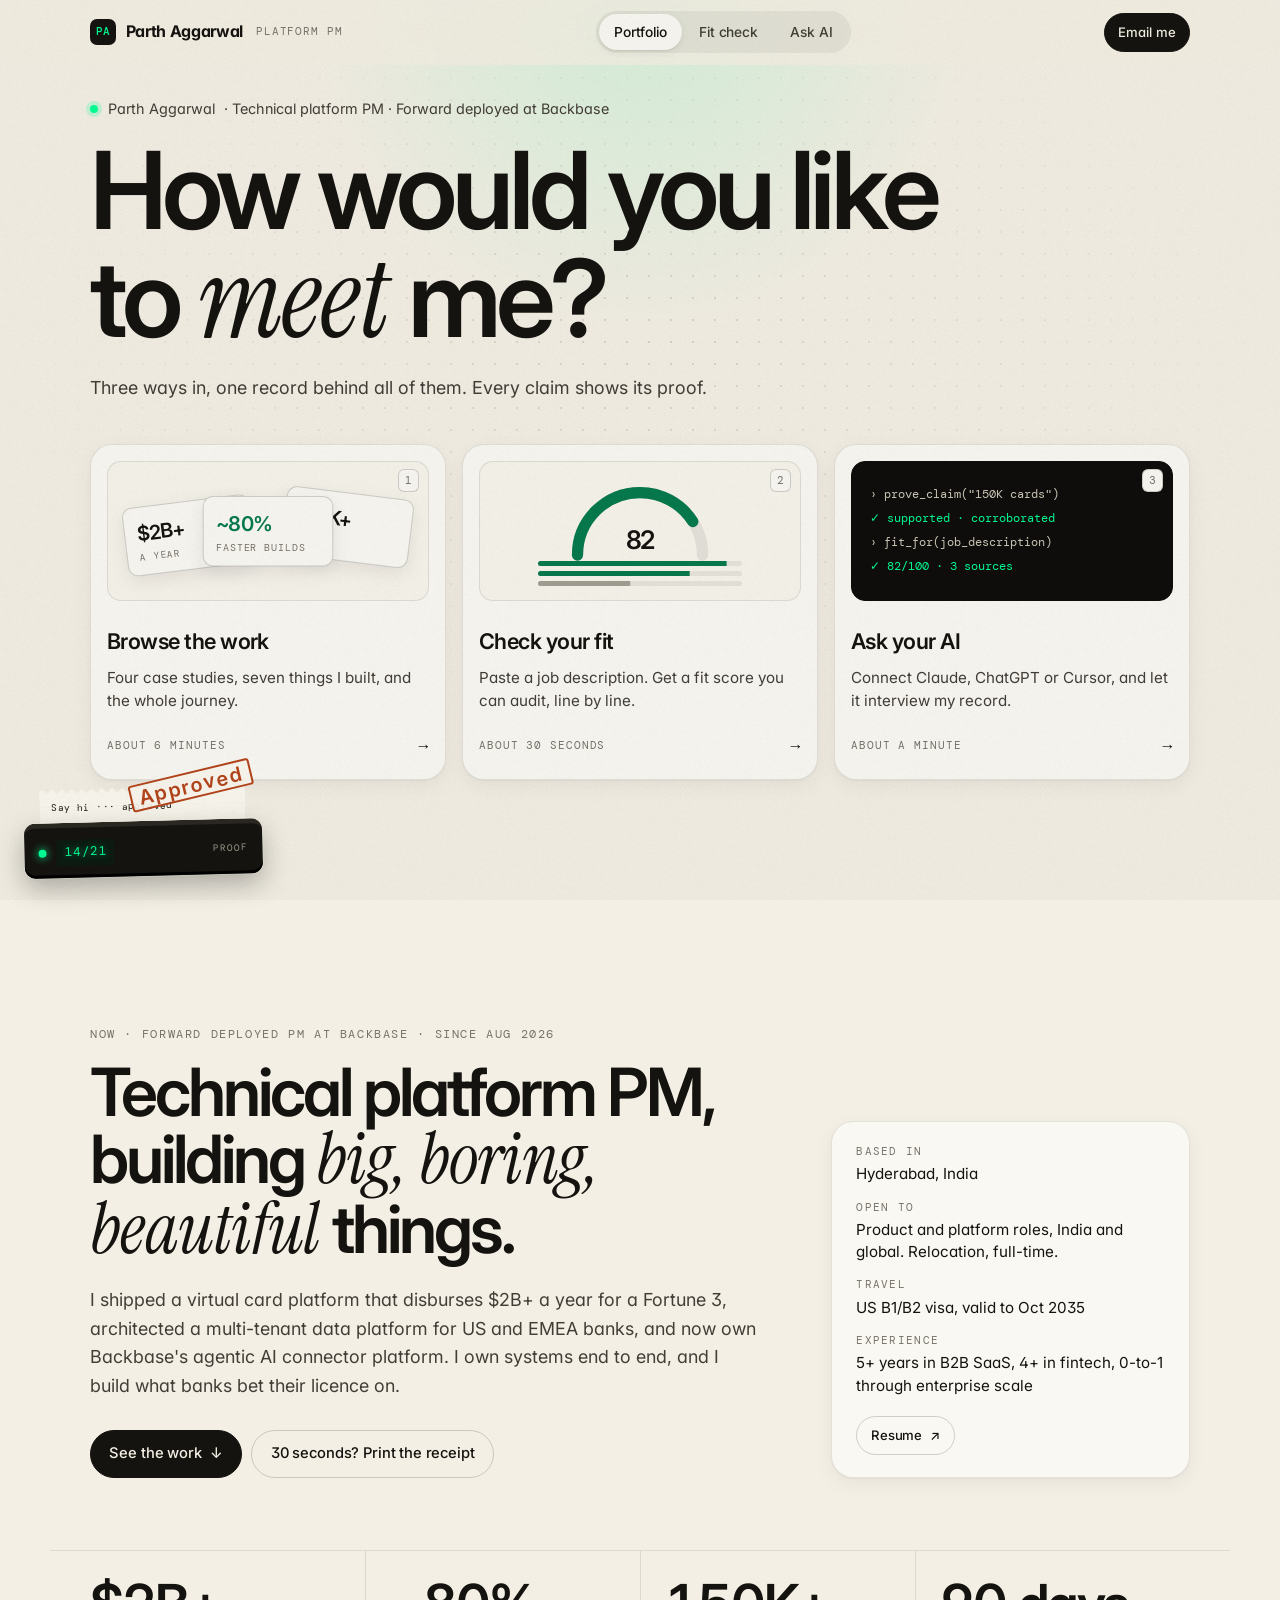
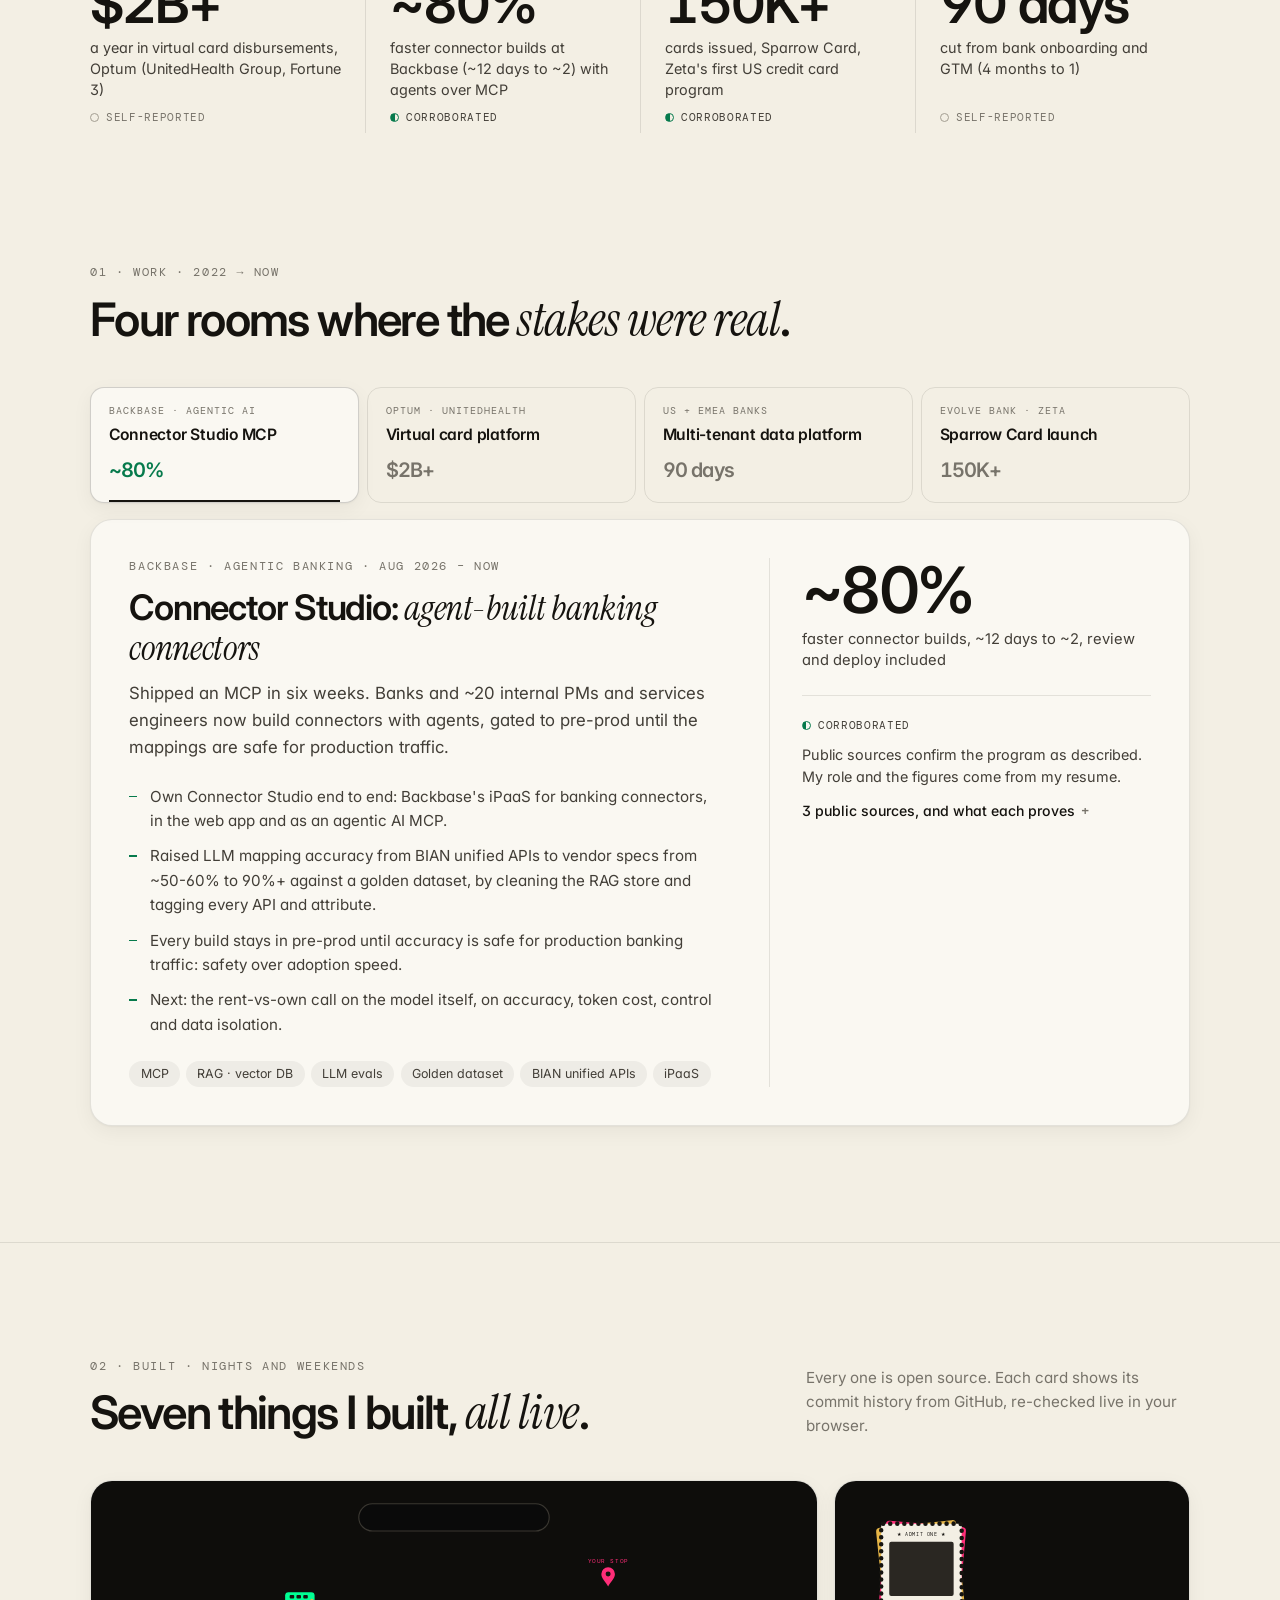
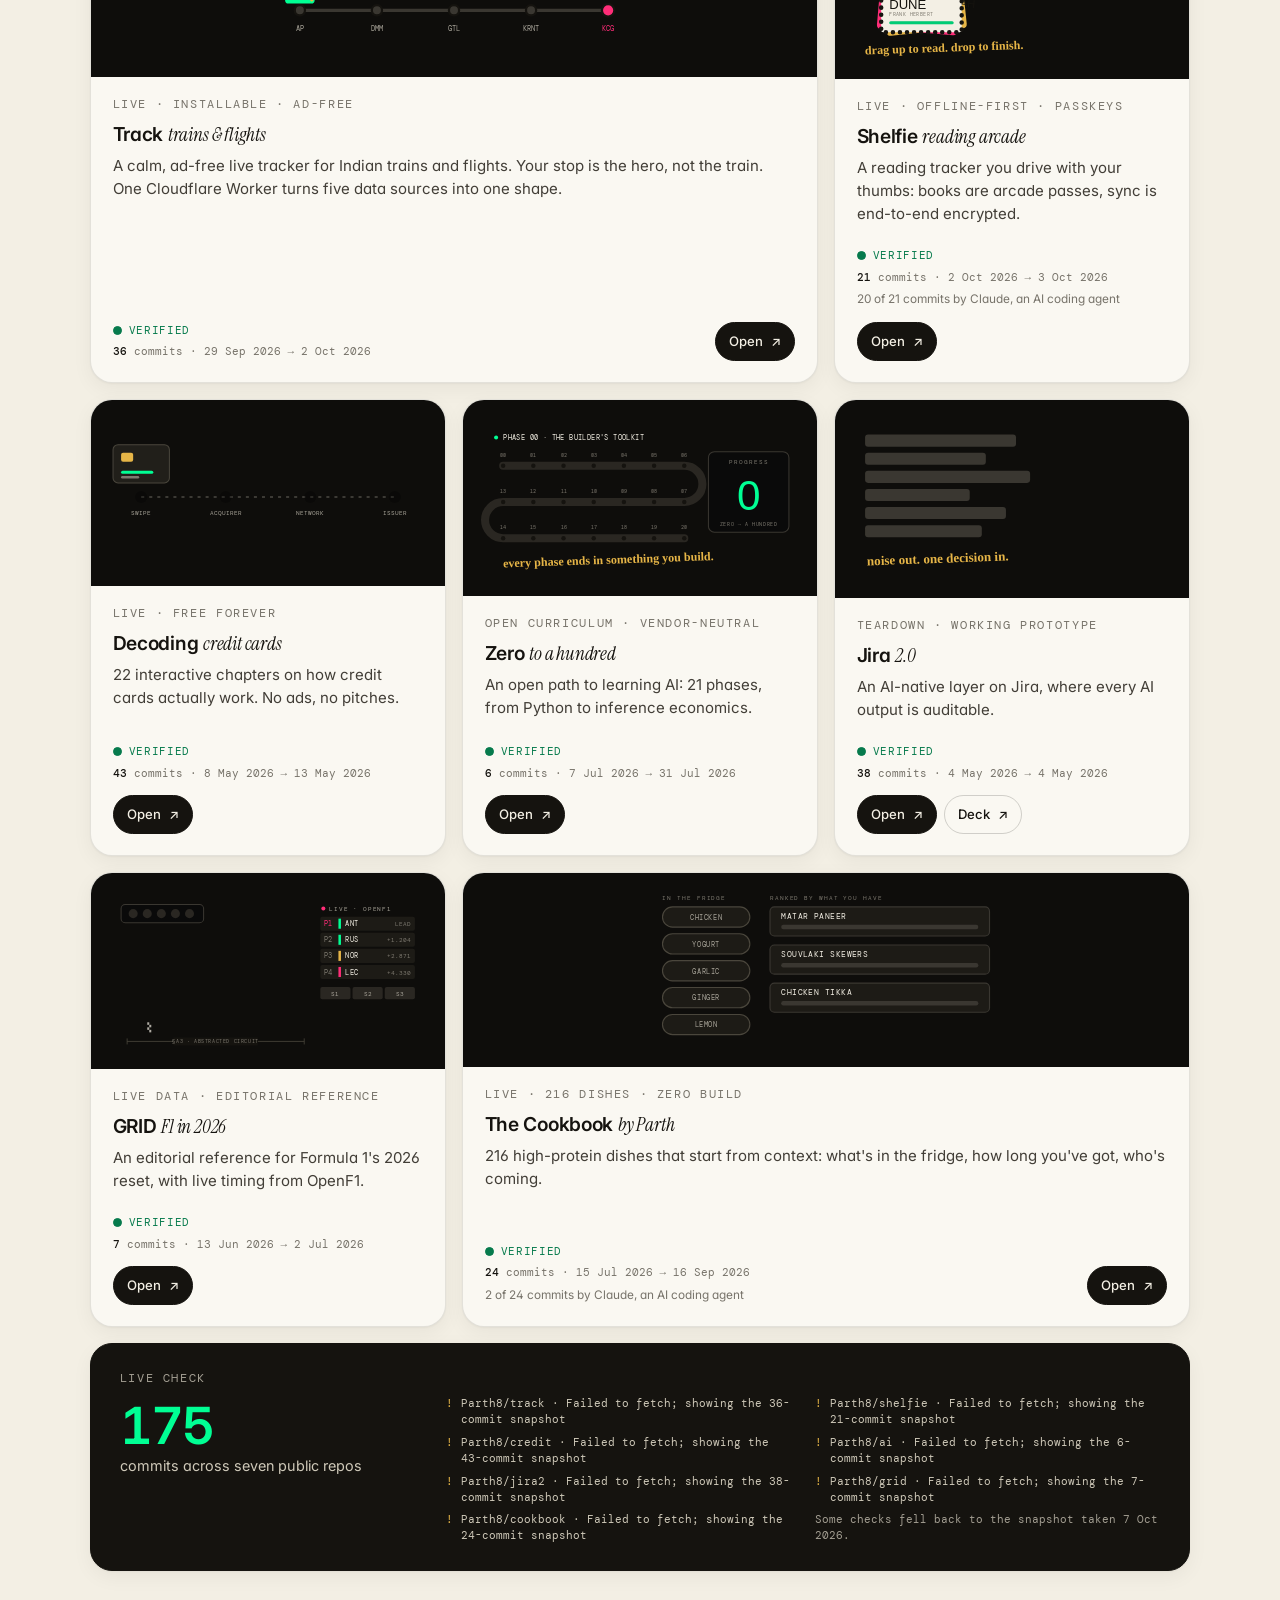
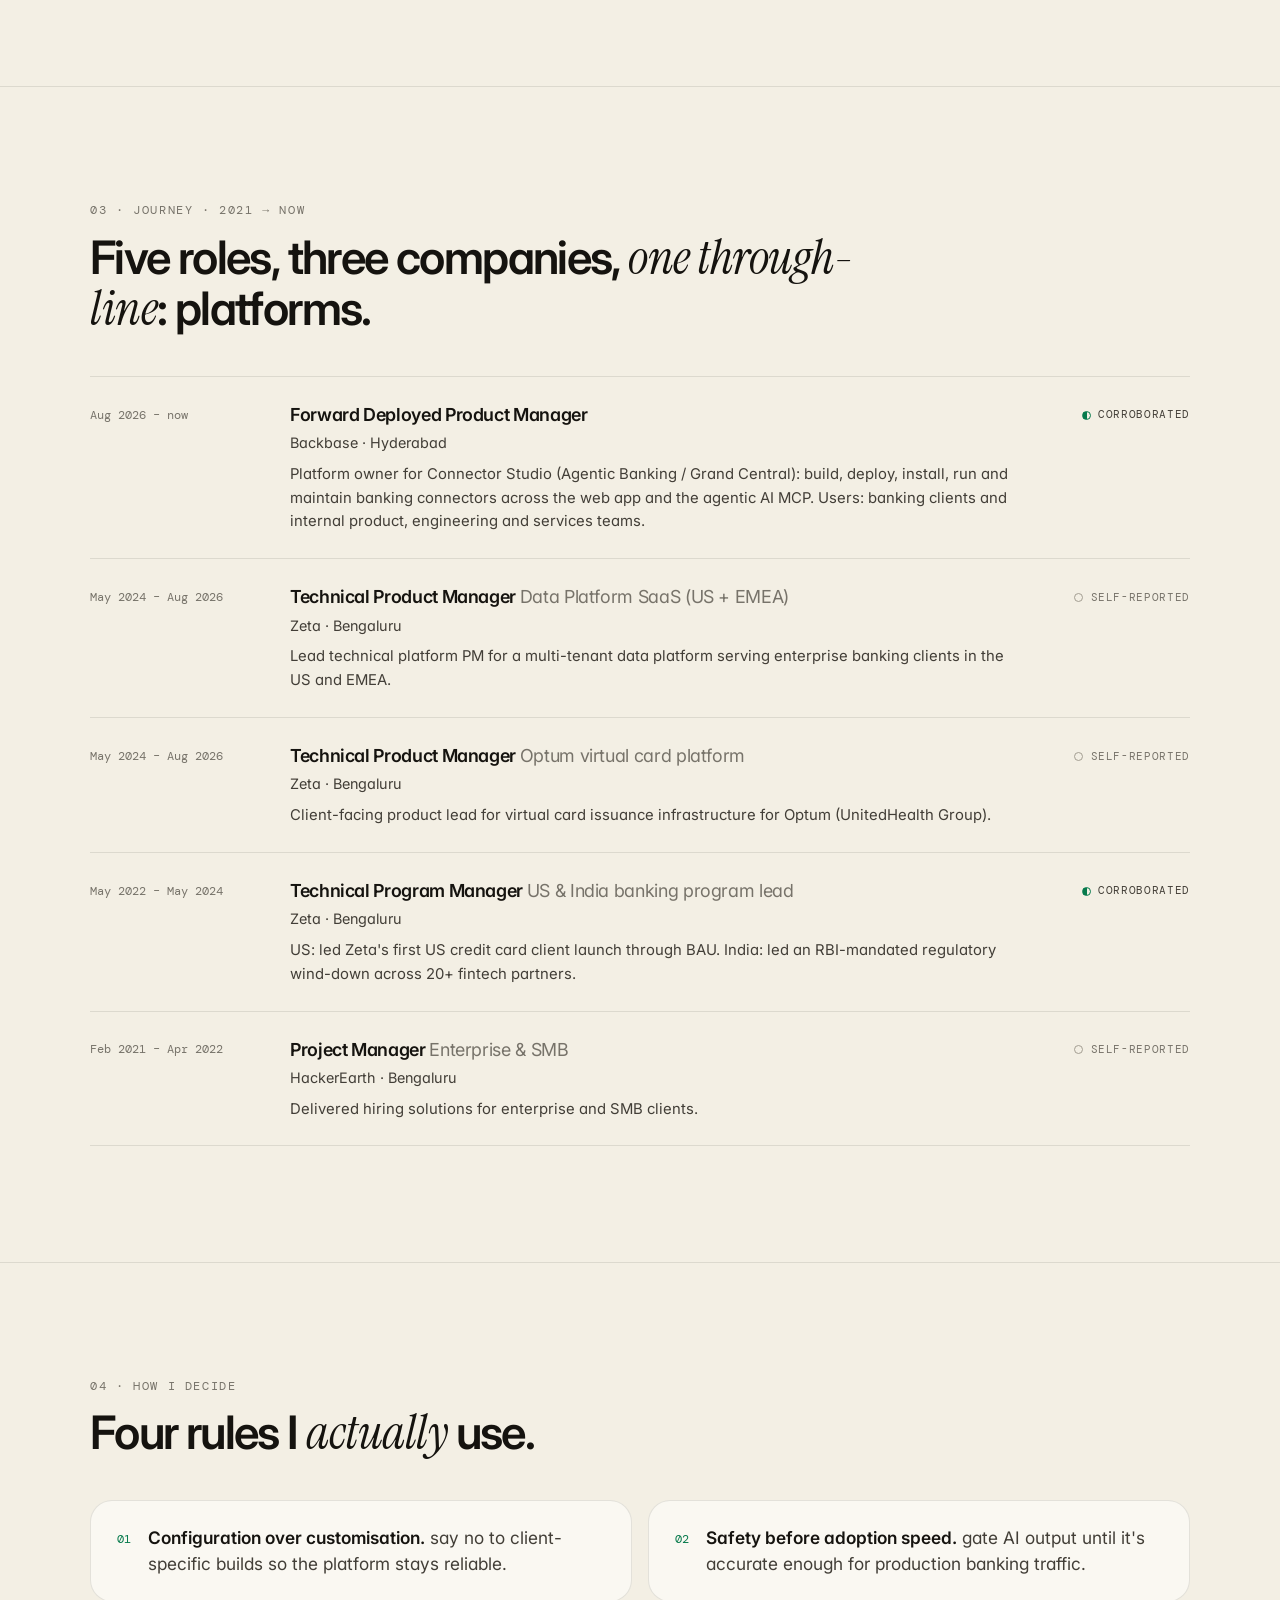
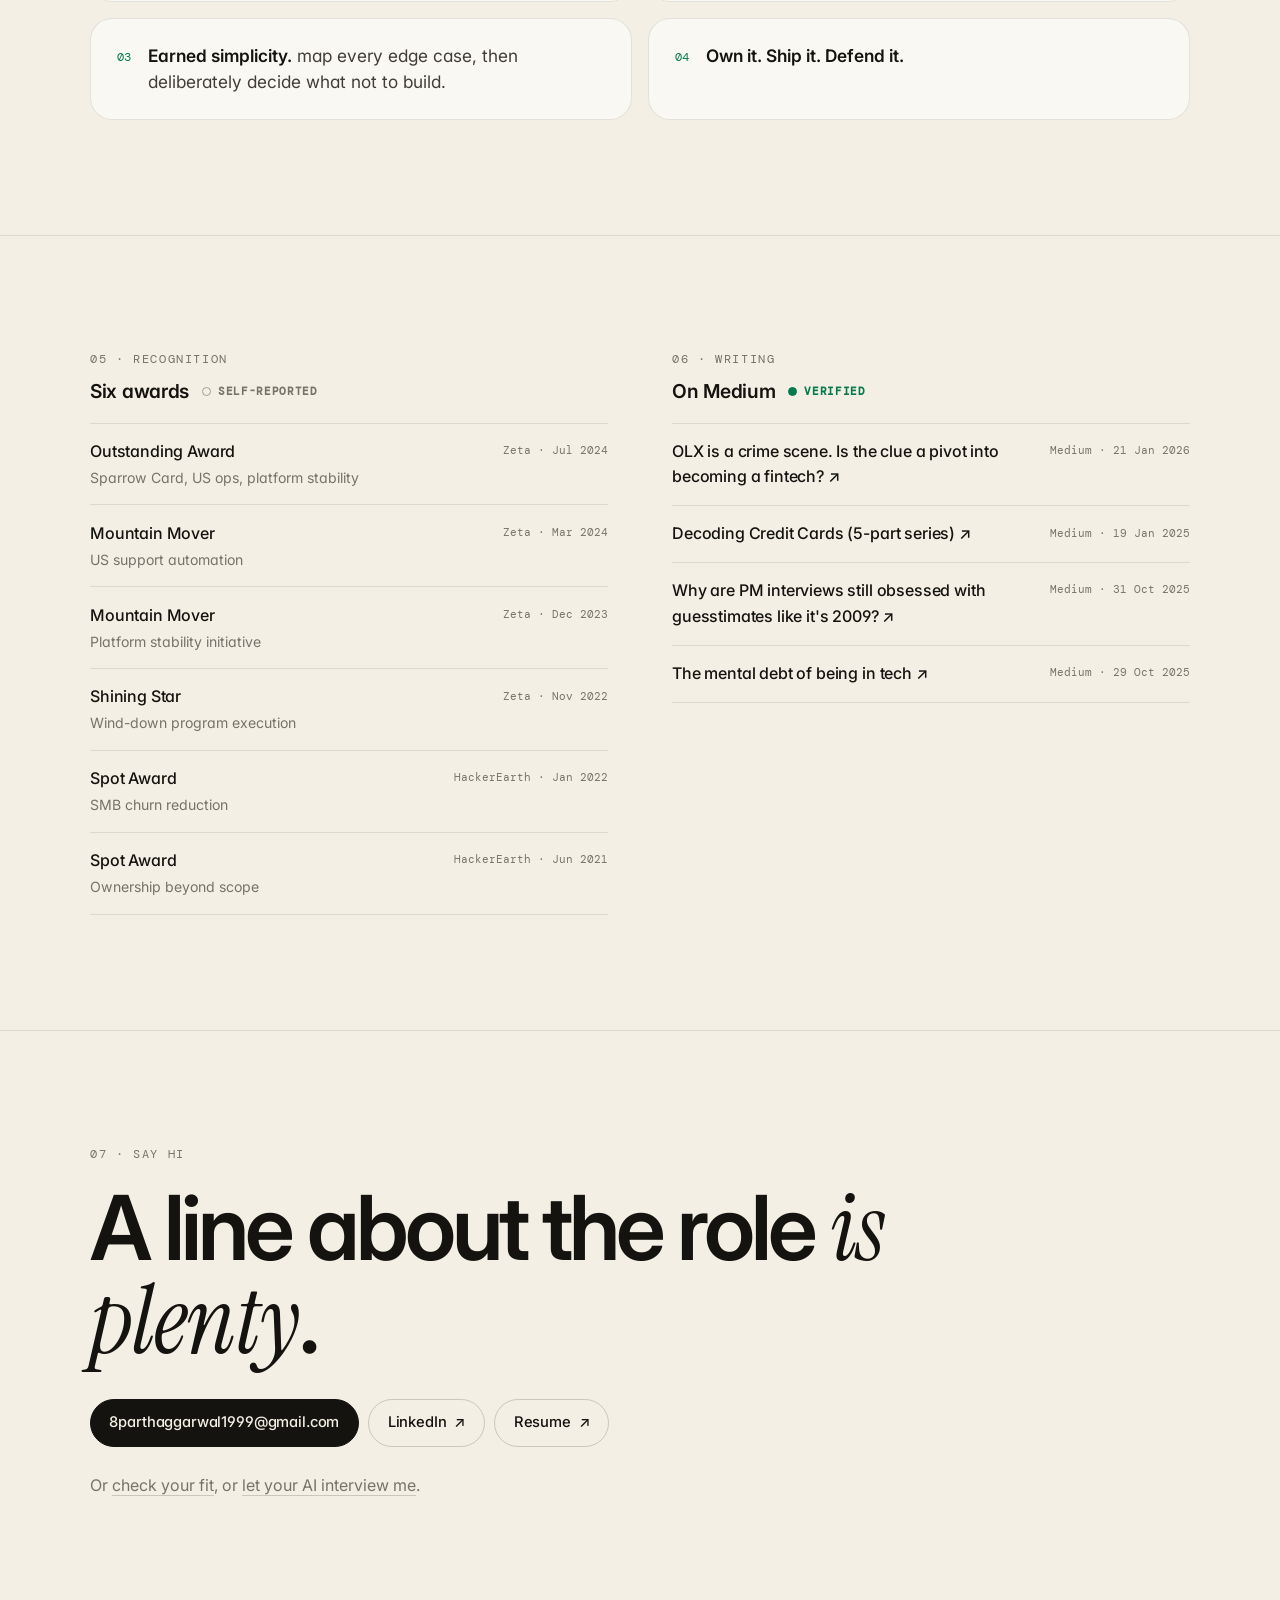
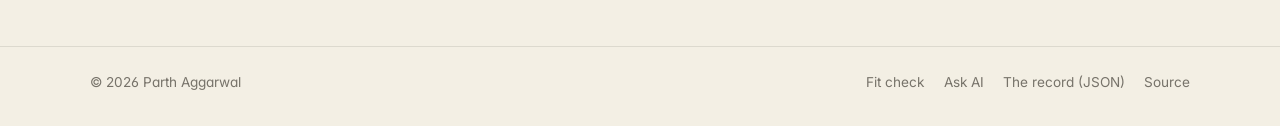
==== commit 62fb3c06: "Redesign: a door to three modes, and an audit-grade fit score - Refined-paper design system shared b" ====
--- a/index.html
+++ b/index.html
@@ -4,385 +4,341 @@
 <meta charset="UTF-8">
 <meta name="viewport" content="width=device-width, initial-scale=1.0">
 <title>Parth Aggarwal - Technical Platform Product Manager</title>
-<meta name="description" content="Parth Aggarwal - Technical Platform Product Manager. Forward Deployed PM at Backbase, owning the agentic AI connector platform for banks. Previously Zeta: a $2B+ virtual card platform for a Fortune 3 and a multi-tenant data platform for US & EMEA banks.">
+<meta name="description" content="Parth Aggarwal, technical platform PM: a $2B+/yr virtual card platform for a Fortune 3, a multi-tenant data platform for US and EMEA banks, and Backbase's agentic AI connector platform. Every claim carries its proof.">
 <meta name="theme-color" content="#F3EFE4">
 <link rel="canonical" href="https://parth8.github.io/portfolio/">
 <link rel="icon" href="assets/favicon.svg" type="image/svg+xml">
 <meta property="og:type" content="website">
-<meta property="og:site_name" content="Parth Aggarwal">
-<meta property="og:title" content="Parth Aggarwal - Technical Platform Product Manager">
-<meta property="og:description" content="Agentic AI connectors at Backbase. $2B+ card platform for a Fortune 3. Data platforms for US &amp; EMEA banks. Seven side projects, all live.">
+<meta property="og:title" content="Parth Aggarwal - three ways to meet a platform PM">
+<meta property="og:description" content="Browse the work, check your fit against a job description, or let your AI interview the record. Every claim shows its proof.">
 <meta property="og:url" content="https://parth8.github.io/portfolio/">
 <meta property="og:image" content="https://parth8.github.io/portfolio/assets/og.png">
-<meta property="og:image:width" content="1200">
-<meta property="og:image:height" content="630">
 <meta name="twitter:card" content="summary_large_image">
 <link rel="preconnect" href="https://fonts.googleapis.com">
 <link rel="preconnect" href="https://fonts.gstatic.com" crossorigin>
-<link href="https://fonts.googleapis.com/css2?family=Bebas+Neue&family=DM+Serif+Display:ital@0;1&family=DM+Mono:wght@400;500&family=Inter:wght@400;500;600;700&family=Caveat:wght@400;600;700&family=Fraunces:ital,opsz,wght@0,9..144,500;1,9..144,600&display=swap" rel="stylesheet">
+<link href="https://fonts.googleapis.com/css2?family=Inter:opsz,wght@14..32,400..700&family=Instrument+Serif:ital@0;1&family=DM+Mono:wght@400;500&display=swap" rel="stylesheet">
 <link rel="stylesheet" href="css/base.css">
-<link rel="stylesheet" href="css/sections.css">
-<link rel="stylesheet" href="css/projects.css">
+<link rel="stylesheet" href="css/portfolio.css">
+<link rel="stylesheet" href="css/art.css">
 <link rel="stylesheet" href="css/receipt.css">
-<!-- mark js early so collapsible content never flashes open then shut -->
-<script>document.documentElement.classList.add('js')</script>
-<script type="module" src="js/main.js"></script>
-<script type="application/ld+json">{"@context": "https://schema.org", "@type": "Person", "name": "Parth Aggarwal", "jobTitle": "Forward Deployed Product Manager", "worksFor": {"@type": "Organization", "name": "Backbase"}, "address": {"@type": "PostalAddress", "addressLocality": "Hyderabad", "addressCountry": "IN"}, "url": "https://parth8.github.io/portfolio/", "sameAs": ["https://linkedin.com/in/aggarwalparth", "https://parthaggarwal8.medium.com"], "knowsAbout": ["Platform product management", "Agentic AI", "MCP", "RAG", "Card issuing", "Payments", "Data platforms"]}</script>
+<script>
+  document.documentElement.classList.add('js');
+  // the door greets every visit: start at the top unless a link points somewhere specific
+  if (!location.hash && 'scrollRestoration' in history) history.scrollRestoration = 'manual';
+</script>
+<script type="module" src="js/portfolio.js"></script>
 </head>
-<body>
-
-<div id="cursor" aria-hidden="true"></div>
-<div id="cursor-ring" aria-hidden="true"></div>
-
-<div class="scroll-progress" aria-hidden="true">
-  <div class="scroll-progress-fill" id="scrollFill"></div>
-</div>
-
-<nav class="topnav" aria-label="Primary">
-  <a href="#" class="nav-logo">Parth Aggarwal <span class="nl-tail"><span>-</span> Technical Product ✦ Platform</span></a>
-  <div class="modes" role="navigation" aria-label="Ways to see Parth">
-    <a class="mode" href="./" aria-current="page"><span class="m-n">01</span> Portfolio</a>
-    <a class="mode" href="for/"><span class="m-n">02</span> For you</a>
-    <a class="mode" href="mcp/"><span class="m-n">03</span> MCP <span class="m-new" aria-hidden="true"></span></a>
+<body class="page-home">
+
+<header class="bar on-door" id="bar">
+  <div class="bar-in">
+    <a class="mark" href="#door" aria-label="Parth Aggarwal, back to the start"><i>PA</i><b>Parth Aggarwal</b><small>Platform PM</small></a>
+    <nav class="seg" aria-label="Ways to meet Parth">
+      <a href="./" aria-current="page">Portfolio</a>
+      <a href="for/">Fit check</a>
+      <a href="mcp/">Ask AI</a>
+    </nav>
+    <div class="bar-cta"><a class="btn sm primary" href="mailto:8parthaggarwal1999@gmail.com?subject=Hello%20Parth"><span>Email<span class="long"> me</span></span></a></div>
   </div>
-  <div class="nav-right">
-    <a href="#sec-work" data-icon="✦">Work</a>
-    <a href="#sec-built" data-icon="⌘">Built</a>
-    <a href="#sec-experience" data-icon="◐">Journey</a>
-    <a href="#sec-writings" data-icon="✎">Writing</a>
-    <a href="#contact" data-icon="✉">Say Hi</a>
-  </div>
-</nav>
-
-<nav class="side-nav" id="sideNav" aria-label="Sections">
-  <a class="side-dot" href="#sec-numbers" data-target="sec-numbers" data-label="Impact" aria-label="Impact"></a>
-  <a class="side-dot" href="#sec-work" data-target="sec-work" data-label="Work" aria-label="Work"></a>
-  <a class="side-dot" href="#sec-built" data-target="sec-built" data-label="Built" aria-label="Built"></a>
-  <a class="side-dot" href="#sec-experience" data-target="sec-experience" data-label="Journey" aria-label="Journey"></a>
-  <a class="side-dot" href="#sec-skills" data-target="sec-skills" data-label="Toolkit" aria-label="Toolkit"></a>
-  <a class="side-dot" href="#sec-recognition" data-target="sec-recognition" data-label="Recognition" aria-label="Recognition"></a>
-  <a class="side-dot" href="#sec-writings" data-target="sec-writings" data-label="Writing" aria-label="Writing"></a>
-  <a class="side-dot" href="#sec-manifesto" data-target="sec-manifesto" data-label="Manifesto" aria-label="Manifesto"></a>
-  <a class="side-dot" href="#contact" data-target="contact" data-label="Say hi" aria-label="Say hi"></a>
-</nav>
-
-<div class="receipt" id="receipt">
-  <section class="rc-sheet" id="rcSheet" aria-label="Proof-of-work receipt" tabindex="-1">
-    <div class="rc-scroll" id="rcScroll"></div>
-    <button type="button" class="rc-close" id="rcClose" aria-label="Close the receipt">×</button>
-  </section>
-  <button type="button" class="rc-dock" id="rcDock" aria-expanded="false" aria-controls="rcSheet">
-    <span class="rc-strip" aria-hidden="true"><span class="rc-last" id="rcLast">scroll to print your receipt</span></span>
-    <span class="rc-term"><span class="rc-led" aria-hidden="true"></span><span class="rc-lcd" id="rcCount">00/00</span><span class="rc-word">Proof</span></span>
-    <span class="rc-stamp" aria-hidden="true">Approved</span>
-  </button>
-</div>
-
-<a href="#contact" class="float-cta" id="floatCta">
-  <span class="dot"></span>
-  Say hi
-</a>
-
-<!-- HERO -->
-<section class="hero" id="sec-hero">
-  <div class="hero-top">
-    <span class="left-col">Now · <b>Forward Deployed PM @ Backbase</b></span>
-    <div class="right-col">
-      <div>Hyderabad, India</div>
-      <div><span class="key">Open to roles · B1/B2 Visa to Oct 2035</span></div>
-    </div>
-  </div>
-
-  <div class="hero-main">
-    <h1 class="hero-type">
-      <span class="hero-line"><span class="hero-word d1">Technical</span> <span class="hero-word serif d2">Platform Product</span></span>
-      <span class="hero-line"><span class="hero-word with-mark d3">Manager/Architect</span></span>
-      <span class="hero-line"><span class="hero-word outline d4">BUILDING</span> <span class="hero-word serif d5">big, boring,</span></span>
-      <span class="hero-line"><span class="hero-word serif d5">beautiful</span> <span class="hero-word d6">THINGS.</span></span>
-    </h1>
-  </div>
-
-  <div class="hero-bottom">
-    <p class="hero-intro">
-      Shipped a <strong>$2B+</strong> virtual card platform for a Fortune 3. Architected a multi-tenant data platform for US &amp; EMEA banks. Now I own Backbase's <strong>agentic AI connector platform</strong>, where banks build integrations with agents. I'm Parth - I own systems end-to-end, and I build what <strong>banks bet their license on</strong>.
-    </p>
-    <div class="hero-scroll">Scroll</div>
+</header>
+
+<main>
+<!-- THE DOOR: every visit starts with a choice -->
+<section class="door" id="door" aria-labelledby="doorTitle">
+  <div class="door-in wrap">
+    <p class="door-who" data-reveal><span class="door-dot" aria-hidden="true"></span>Parth Aggarwal<span class="dw-more"> · Technical platform PM · Forward deployed at Backbase</span></p>
+    <h1 class="display door-title" id="doorTitle" data-reveal data-d="1">How would you like<br class="br-wide"> to <em>meet</em> me?</h1>
+    <p class="lead door-sub" data-reveal data-d="2">Three ways in, one record behind all of them. Every claim shows its proof.</p>
+
+    <div class="doors">
+      <a class="door-card" href="#top" data-door="browse" data-reveal data-d="2">
+        <span class="dk" aria-hidden="true">1</span>
+        <span class="dv dv-browse" aria-hidden="true">
+          <span class="mini m1"><b>~80%</b><i>faster builds</i></span>
+          <span class="mini m2"><b>$2B+</b><i>a year</i></span>
+          <span class="mini m3"><b>150K+</b><i>cards</i></span>
+        </span>
+        <span class="dt">Browse the work</span>
+        <span class="dd">Four case studies, seven things I built, and the whole journey.</span>
+        <span class="dm">About 6 minutes <span class="arr" aria-hidden="true">→</span></span>
+      </a>
+      <a class="door-card" href="for/" data-reveal data-d="3">
+        <span class="dk" aria-hidden="true">2</span>
+        <span class="dv dv-fit" aria-hidden="true">
+          <svg viewBox="0 0 120 66"><path class="g-track" d="M10 60 A50 50 0 0 1 110 60"/><path class="g-fill" d="M10 60 A50 50 0 0 1 110 60" pathLength="100"/></svg>
+          <span class="g-num">82</span>
+          <span class="g-rows"><i></i><i></i><i></i></span>
+        </span>
+        <span class="dt">Check your fit</span>
+        <span class="dd">Paste a job description. Get a fit score you can audit, line by line.</span>
+        <span class="dm">About 30 seconds <span class="arr" aria-hidden="true">→</span></span>
+      </a>
+      <a class="door-card" href="mcp/" data-reveal data-d="4">
+        <span class="dk" aria-hidden="true">3</span>
+        <span class="dv dv-ai" aria-hidden="true">
+          <span class="t-line l1">› prove_claim("150K cards")</span>
+          <span class="t-line l2">✓ supported · corroborated</span>
+          <span class="t-line l3">› fit_for(job_description)</span>
+          <span class="t-line l4">✓ 82/100 · 3 sources</span>
+        </span>
+        <span class="dt">Ask your AI</span>
+        <span class="dd">Connect Claude, ChatGPT or Cursor, and let it interview my record.</span>
+        <span class="dm">About a minute <span class="arr" aria-hidden="true">→</span></span>
+      </a>
+    </div>
+
+    <div class="door-foot" data-reveal data-d="4">
+      <div class="legend">
+        <span class="proof" data-tier="verified">Verified</span>
+        <span class="proof" data-tier="corroborated">Corroborated</span>
+        <span class="proof" data-tier="self">Self-reported</span>
+      </div>
+      <p class="muted">Every claim on this site carries one of these, with its sources.</p>
+    </div>
   </div>
 </section>
 
-<!-- STAMPS -->
-<div class="stamps" aria-hidden="true">
-  <span class="stamp hot">Agentic AI · MCP</span>
-  <span class="stamp">Mastercard Rails</span>
-  <span class="stamp gold">Fortune 3 Client</span>
-  <span class="stamp">Multi-tenant Data Platform</span>
-  <span class="stamp hot">90%+ LLM Mapping Accuracy</span>
-  <span class="stamp">Fraud &amp; Risk Management</span>
-  <span class="stamp gold">1200+ Data Contracts</span>
-  <span class="stamp">0 P1/P2 GTMs</span>
-  <span class="stamp hot">US + EMEA Banking</span>
-  <span class="stamp">7 Side Projects Shipped</span>
-</div>
-
-<!-- INDEX -->
-<nav class="index" aria-label="On this page">
-  <div class="idx-head">
-    <p class="idx-label">On this page · eight stops</p>
-    <button type="button" class="idx-tldr" id="tldr"><span class="idx-tldr-k">30 seconds?</span> Print the receipt <span aria-hidden="true">⤓</span></button>
+<!-- INTRO -->
+<section class="hero" id="top">
+  <div class="wrap hero-grid">
+    <div class="hero-main">
+      <p class="eyebrow" data-reveal>Now · Forward Deployed PM at Backbase · since Aug 2026</p>
+      <h2 class="display hero-title" data-reveal data-d="1">Technical platform PM, building <em>big, boring, beautiful</em> things.</h2>
+      <p class="lead" data-reveal data-d="2">I shipped a virtual card platform that disburses $2B+ a year for a Fortune 3, architected a multi-tenant data platform for US and EMEA banks, and now own Backbase's agentic AI connector platform. I own systems end to end, and I build what banks bet their licence on.</p>
+      <div class="hero-cta" data-reveal data-d="3">
+        <a class="btn primary" href="#work">See the work <span class="arr" aria-hidden="true">↓</span></a>
+        <button type="button" class="btn" id="tldr">30 seconds? Print the receipt</button>
+      </div>
+    </div>
+    <aside class="now card" data-reveal data-d="2" aria-label="At a glance">
+      <dl>
+        <div><dt>Based in</dt><dd>Hyderabad, India</dd></div>
+        <div><dt>Open to</dt><dd>Product and platform roles, India and global. Relocation, full-time.</dd></div>
+        <div><dt>Travel</dt><dd>US B1/B2 visa, valid to Oct 2035</dd></div>
+        <div><dt>Experience</dt><dd>5+ years in B2B SaaS, 4+ in fintech, 0-to-1 through enterprise scale</dd></div>
+      </dl>
+      <a class="btn sm" href="https://drive.google.com/file/d/1vTLOz_c9T_ioQVn5VPjvriIwr4d1j905/view?usp=drive_link" target="_blank" rel="noopener">Resume <span aria-hidden="true">↗</span></a>
+    </aside>
   </div>
-  <ol class="idx-list">
-    <li><a href="#sec-numbers"><span class="idx-n">01</span><span class="idx-t">Impact</span><span class="idx-c">4 numbers that moved</span></a></li>
-    <li><a href="#sec-work"><span class="idx-n">02</span><span class="idx-t">Work</span><span class="idx-c">4 case studies · 2022 → now</span></a></li>
-    <li><a href="#sec-built"><span class="idx-n">03</span><span class="idx-t">Built</span><span class="idx-c">7 side projects, all live</span></a></li>
-    <li><a href="#sec-experience"><span class="idx-n">04</span><span class="idx-t">Journey</span><span class="idx-c">5 roles · 3 companies</span></a></li>
-    <li><a href="#sec-skills"><span class="idx-n">05</span><span class="idx-t">Toolkit</span><span class="idx-c">4 stacks, end to end</span></a></li>
-    <li><a href="#sec-recognition"><span class="idx-n">06</span><span class="idx-t">Recognition</span><span class="idx-c">6 awards · 3 certifications</span></a></li>
-    <li><a href="#sec-writings"><span class="idx-n">07</span><span class="idx-t">Writing</span><span class="idx-c">5 essays · a 5-part series</span></a></li>
-    <li><a href="#contact"><span class="idx-n">08</span><span class="idx-t">Say hi</span><span class="idx-c">20 minutes, any timezone</span></a></li>
-  </ol>
-  <div class="idx-modes">
-    <p class="idx-or">Not here to scroll?</p>
-    <a class="idx-mode" href="for/"><span class="im-n">02</span><span class="im-t">Rebuild this page <em>for your role</em></span><span class="im-c">Paste a job description · fit score, evidence, honest gaps</span><span class="im-go" aria-hidden="true">→</span></a>
-    <a class="idx-mode dark" href="mcp/"><span class="im-n">03</span><span class="im-t">Have your AI <em>interview me</em></span><span class="im-c">An MCP server for Claude, ChatGPT and Cursor</span><span class="im-go" aria-hidden="true">→</span></a>
-  </div>
-</nav>
-
-<!-- BIG NUMBERS -->
-<section class="big-numbers" id="sec-numbers">
-  <p class="bn-label">01 · Impact · Measured</p>
-  <div class="bn-grid">
-    <div class="bn-cell reveal" data-r="IMPACT|Card disbursements / yr|$2B+">
-      <span class="sharpie-note">yes, with a B!</span>
-      <div class="bn-num"><span data-count="2" data-prefix="$">$0</span><span class="sup">B+</span></div>
-      <div class="bn-caption">
-        <div class="bn-desc">Annual virtual card disbursements on Mastercard rails for UnitedHealthcare payers (UnitedHealth Group - Fortune 3).</div>
-        <div class="bn-tag">Virtual Cards · Optum</div>
+  <div class="wrap stats" aria-label="Headline results"><!-- gen:stats -->
+    <div class="stat" data-reveal data-d="1" data-r="IMPACT|$2B+|Self-reported">
+      <p class="stat-v num" data-count="2" data-pre="$" data-post="B+">$2B+</p>
+      <p class="stat-l">a year in virtual card disbursements, Optum (UnitedHealth Group, Fortune 3)</p>
+      <a class="proof" data-tier="self" href="#case-2">Self-reported</a>
+    </div>
+    <div class="stat" data-reveal data-d="2" data-r="IMPACT|~80%|Corroborated">
+      <p class="stat-v num" data-count="80" data-pre="~" data-post="%">~80%</p>
+      <p class="stat-l">faster connector builds at Backbase (~12 days to ~2) with agents over MCP</p>
+      <a class="proof" data-tier="corroborated" href="#case-1">Corroborated</a>
+    </div>
+    <div class="stat" data-reveal data-d="3" data-r="IMPACT|150K+|Corroborated">
+      <p class="stat-v num" data-count="150" data-pre="" data-post="K+">150K+</p>
+      <p class="stat-l">cards issued, Sparrow Card, Zeta's first US credit card program</p>
+      <a class="proof" data-tier="corroborated" href="#case-4">Corroborated</a>
+    </div>
+    <div class="stat" data-reveal data-d="4" data-r="IMPACT|90 days|Self-reported">
+      <p class="stat-v num" data-count="90" data-pre="" data-post=" days">90 days</p>
+      <p class="stat-l">cut from bank onboarding and GTM (4 months to 1)</p>
+      <a class="proof" data-tier="self" href="#case-3">Self-reported</a>
+    </div>
+    <!-- /gen --></div>
+</section>
+
+<!-- WORK -->
+<section class="sec" id="work">
+  <div class="wrap">
+    <header class="sec-head" data-reveal>
+      <p class="eyebrow">01 · Work · 2022 → now</p>
+      <h2 class="h2">Four rooms where the <em>stakes were real</em>.</h2>
+    </header>
+
+    <div class="cases" id="cases">
+      <div class="case-tabs" role="tablist" aria-label="Case studies">
+        <button class="case-tab" role="tab" id="tab-1" aria-controls="case-1" aria-selected="true"><span class="ct-o">Backbase · Agentic AI</span><span class="ct-n">Connector Studio MCP</span><span class="ct-m num">~80%</span></button>
+        <button class="case-tab" role="tab" id="tab-2" aria-controls="case-2" aria-selected="false" tabindex="-1"><span class="ct-o">Optum · UnitedHealth</span><span class="ct-n">Virtual card platform</span><span class="ct-m num">$2B+</span></button>
+        <button class="case-tab" role="tab" id="tab-3" aria-controls="case-3" aria-selected="false" tabindex="-1"><span class="ct-o">US + EMEA banks</span><span class="ct-n">Multi-tenant data platform</span><span class="ct-m num">90 days</span></button>
+        <button class="case-tab" role="tab" id="tab-4" aria-controls="case-4" aria-selected="false" tabindex="-1"><span class="ct-o">Evolve Bank · Zeta</span><span class="ct-n">Sparrow Card launch</span><span class="ct-m num">150K+</span></button>
       </div>
-    </div>
-    <div class="bn-cell reveal" style="transition-delay:0.1s" data-r="IMPACT|Connector build time|−80%">
-      <div class="bn-num"><span data-count="80">0</span><span class="sup">% FASTER</span></div>
-      <div class="bn-caption">
-        <div class="bn-desc">Connector build time at Backbase - ~12 days to ~2, since banks, PMs and services engineers started building with agents over MCP.</div>
-        <div class="bn-tag">Agentic AI · Backbase</div>
-      </div>
-    </div>
-    <div class="bn-cell reveal" style="transition-delay:0.15s" data-r="IMPACT|Sparrow cards issued|150K+">
-      <div class="bn-num"><span data-count="150">0</span><span class="sup">K+</span></div>
-      <div class="bn-caption">
-        <div class="bn-desc">Card issuances for Sparrow Card, Zeta's first US credit card program - and 2x revenue projections.</div>
-        <div class="bn-tag">US Launch · Jul '24</div>
-      </div>
-    </div>
-    <div class="bn-cell reveal" style="transition-delay:0.2s" data-r="IMPACT|Bank onboarding + GTM|−90 days">
-      <div class="bn-num"><span data-count="90">0</span><span class="sup">DAYS</span></div>
-      <div class="bn-caption">
-        <div class="bn-desc">Cut from bank onboarding and GTM - 4 months down to 1, config-driven, zero code changes.</div>
-        <div class="bn-tag">GTM Velocity · Zeta</div>
+
+      <div class="case-panels">
+        <article class="case card" id="case-1" role="tabpanel" aria-labelledby="tab-1" tabindex="0" data-r="CASES|Connector Studio MCP|12d → 2d">
+          <div class="case-main">
+            <p class="eyebrow">Backbase · Agentic banking · Aug 2026 – now</p>
+            <h3 class="case-title">Connector Studio: <em>agent-built banking connectors</em></h3>
+            <p class="case-sub">Shipped an MCP in six weeks. Banks and ~20 internal PMs and services engineers now build connectors with agents, gated to pre-prod until the mappings are safe for production traffic.</p>
+            <ul class="case-points">
+              <li>Own Connector Studio end to end: Backbase's iPaaS for banking connectors, in the web app and as an agentic AI MCP.</li>
+              <li>Raised LLM mapping accuracy from BIAN unified APIs to vendor specs from ~50-60% to 90%+ against a golden dataset, by cleaning the RAG store and tagging every API and attribute.</li>
+              <li>Every build stays in pre-prod until accuracy is safe for production banking traffic: safety over adoption speed.</li>
+              <li>Next: the rent-vs-own call on the model itself, on accuracy, token cost, control and data isolation.</li>
+            </ul>
+            <div class="chips"><span class="chip">MCP</span><span class="chip">RAG · vector DB</span><span class="chip">LLM evals</span><span class="chip">Golden dataset</span><span class="chip">BIAN unified APIs</span><span class="chip">iPaaS</span></div>
+          </div>
+          <aside class="case-side">
+            <div class="case-metric"><span class="num">~80%</span><span>faster connector builds, ~12 days to ~2, review and deploy included</span></div><!-- gen:case-proof:connector-studio -->
+        <div class="cp">
+          <span class="proof" data-tier="corroborated">Corroborated</span>
+          <p class="cp-what">Public sources confirm the program as described. My role and the figures come from my resume.</p>
+          <details class="srcs"><summary>3 public sources, and what each proves</summary>
+            <ol>
+        <li>
+          <a href="https://www.backbase.com/grandcentral" target="_blank" rel="noopener">Grand Central <span aria-hidden="true">↗</span></a>
+          <span class="src-meta">Backbase (product page) · corroborates</span>
+          <blockquote>“the banking industry's first Integration Platform-as-a-Service (IPaaS) with out-of-the-box connectors”</blockquote>
+          <p><b>Proves</b> Backbase sells an iPaaS for banking connectors.</p>
+          <p><b>Doesn't prove</b> The internal name &quot;Connector Studio&quot;, Parth's role, or the ~80% build-time figure.</p>
+        </li>
+        <li>
+          <a href="https://www.retailbankerinternational.com/news/backbase-launches-grand-central-its-new-gen-integration-solution/" target="_blank" rel="noopener">Backbase launches Grand Central, its new-gen integration solution <span aria-hidden="true">↗</span></a>
+          <span class="src-meta">Retail Banker International · 12 Oct 2023 · corroborates</span>
+          <blockquote>“Grand Central utilises a BIAN based domain model and unified banking APIs.”</blockquote>
+          <p><b>Proves</b> Backbase's integration platform is built on BIAN-based unified banking APIs.</p>
+          <p><b>Doesn't prove</b> Parth's role or the mapping-accuracy figures.</p>
+        </li>
+        <li>
+          <a href="https://www.backbase.com/banking-os" target="_blank" rel="noopener">Banking OS <span aria-hidden="true">↗</span></a>
+          <span class="src-meta">Backbase (product page) · corroborates</span>
+          <blockquote>“Unify their capabilities as APIs and MCP tools that workflows and agents can consume.”</blockquote>
+          <p><b>Proves</b> Backbase exposes banking connectors as MCP tools for AI agents.</p>
+          <p><b>Doesn't prove</b> When the MCP shipped, who built it, or adoption figures.</p>
+        </li>
+            </ol>
+          </details>
+        </div>
+        <!-- /gen --></aside>
+        </article>
+
+        <article class="case card" id="case-2" role="tabpanel" aria-labelledby="tab-2" tabindex="0" hidden data-r="CASES|Optum virtual cards|$2B+ / yr">
+          <div class="case-main">
+            <p class="eyebrow">Zeta for Optum Financial · UnitedHealth Group · 2024 – 2026</p>
+            <h3 class="case-title">Virtual card <em>issuance platform</em></h3>
+            <p class="case-sub">0 P1/P2 defects into production. Nine functional areas. Clean regulatory sign-off from a Fortune 3, on Mastercard rails.</p>
+            <ul class="case-points">
+              <li>Owned product strategy end to end, from discovery through regulatory sign-off.</li>
+              <li>Architected a real-time FRM rules engine with configurable merchant, amount and risk thresholds; drove FeatureSpace ML integration for real-time fraud detection.</li>
+              <li>Authored API specs and enforced QA across the card lifecycle (issue, cancel, reissue, reset): webhooks, idempotency, error handling, fallback.</li>
+              <li>Built transaction traceability so UHC compliance teams can investigate fraud, resolve disputes and debug production in real time.</li>
+            </ul>
+            <div class="chips"><span class="chip">Mastercard rails</span><span class="chip">Virtual cards</span><span class="chip">FRM engine</span><span class="chip">ML fraud detection</span><span class="chip">Webhooks</span><span class="chip">Disputes</span></div>
+          </div>
+          <aside class="case-side">
+            <div class="case-metric"><span class="num">$2B+</span><span>a year disbursed to US healthcare providers</span></div><!-- gen:case-proof:optum-virtual-cards -->
+        <div class="cp">
+          <span class="proof" data-tier="self">Self-reported</span>
+          <p class="cp-what">From my resume. Employer figures are confidential, so no public source confirms them. Ask me for a reference.</p>
+          <details class="srcs"><summary>2 public sources, and what each proves</summary>
+            <ol>
+        <li>
+          <a href="https://www.uhcprovider.com/en/claims-payments-billing/Electronic-Payment-Solutions.html" target="_blank" rel="noopener">Electronic payment solutions <span aria-hidden="true">↗</span></a>
+          <span class="src-meta">UnitedHealthcare (provider site) · context</span>
+          <blockquote>“A virtual card is issued for each new claim payment”</blockquote>
+          <p><b>Proves</b> UnitedHealthcare pays providers by virtual card, processed on Mastercard, through Optum Financial and Optum Bank.</p>
+          <p><b>Doesn't prove</b> Zeta's involvement, Parth's role, or the $2B+ a year figure.</p>
+        </li>
+        <li>
+          <a href="https://techcrunch.com/2025/02/10/zeta-valued-at-2b-in-new-funding/" target="_blank" rel="noopener">Zeta valued at $2B in new funding <span aria-hidden="true">↗</span></a>
+          <span class="src-meta">TechCrunch · 10 Feb 2025 · context</span>
+          <blockquote>“The new investment from American healthcare company Optum marks a 70% increase in the Bengaluru-based startup's valuation”</blockquote>
+          <p><b>Proves</b> Optum is a strategic investor in Zeta.</p>
+          <p><b>Doesn't prove</b> That Zeta runs Optum's virtual card disbursements, or any figures.</p>
+        </li>
+            </ol>
+          </details>
+        </div>
+        <!-- /gen --></aside>
+        </article>
+
+        <article class="case card" id="case-3" role="tabpanel" aria-labelledby="tab-3" tabindex="0" hidden data-r="CASES|Multi-tenant data platform|-90 days GTM">
+          <div class="case-main">
+            <p class="eyebrow">Zeta · US + EMEA banks · May 2024 – Aug 2026</p>
+            <h3 class="case-title">Multi-tenant <em>data platform</em></h3>
+            <p class="case-sub">From engineering-led one-off builds to a config-driven, subscription-based platform. New banks onboard with zero code changes.</p>
+            <ul class="case-points">
+              <li>Mandated a multi-tenant, config-driven architecture, optimised for platform reliability over short-term client demands; killed the MongoDB dependency (~$50K a year).</li>
+              <li>Codified platform guarantees: SLAs, ingress and egress, canonical ingestion and transformation patterns, medallion layers with enforced data contracts.</li>
+              <li>A governed semantic layer across 1,200+ attributes: lineage, GDPR and sanctions handling, RBAC and freshness SLAs.</li>
+              <li>Onboarding and GTM cut by 90 days, from four months to one, through standard playbooks. CSAT 2.5 → 4.0.</li>
+            </ul>
+            <div class="chips"><span class="chip">Data contracts</span><span class="chip">dbt · Airflow</span><span class="chip">Kafka · S3</span><span class="chip">Medallion</span><span class="chip">Semantic layer</span><span class="chip">Multi-tenant</span></div>
+          </div>
+          <aside class="case-side">
+            <div class="case-metric"><span class="num">90 days</span><span>cut from bank onboarding and GTM, plus ~$50K a year in infra</span></div><!-- gen:case-proof:data-platform -->
+        <div class="cp">
+          <span class="proof" data-tier="self">Self-reported</span>
+          <p class="cp-what">From my resume. Employer figures are confidential, so no public source confirms them. Ask me for a reference.</p>
+          <details class="srcs"><summary>1 public source, and what each proves</summary>
+            <ol>
+        <li>
+          <a href="https://www.zeta.tech/us/platform/zeus-data-suite-for-analytics-and-reporting/" target="_blank" rel="noopener">Zeus data suite for analytics and reporting <span aria-hidden="true">↗</span></a>
+          <span class="src-meta">Zeta (product page) · context</span>
+          <blockquote>“Accesses 100% of the underlying data lake comprising every object, every state change and every attribute”</blockquote>
+          <p><b>Proves</b> Zeta sells a data and analytics platform to its banking clients.</p>
+          <p><b>Doesn't prove</b> The multi-tenant DPaaS described here, its US and EMEA clients, or Parth's role.</p>
+        </li>
+            </ol>
+          </details>
+        </div>
+        <!-- /gen --></aside>
+        </article>
+
+        <article class="case card" id="case-4" role="tabpanel" aria-labelledby="tab-4" tabindex="0" hidden data-r="CASES|Sparrow Card launch|150K+ cards">
+          <div class="case-main">
+            <p class="eyebrow">Zeta with Evolve Bank · US · May 2022 – May 2024</p>
+            <h3 class="case-title">Sparrow Card: <em>a US credit card launch</em></h3>
+            <p class="case-sub">Zeta's first US credit card program, from onboarding through BAU operations. I stood up the US support and ops function from zero.</p>
+            <ul class="case-points">
+              <li>Ran a multi-phase market launch: 150K+ issuances by July 2024 and 2× revenue against projections by Dec 2024.</li>
+              <li>Built the US support and ops function: first response time down 99%, CSAT 2.5 → 4.6 in three months.</li>
+              <li>Designed webhook and API-based support automation, onboarded vendors, hired and trained the team.</li>
+              <li>Managed 300+ releases at 89% SLO and 99% SLA adherence.</li>
+            </ul>
+            <div class="chips"><span class="chip">Credit card launch</span><span class="chip">US banking</span><span class="chip">Ops from zero</span><span class="chip">120+ SQL dashboards</span><span class="chip">300+ releases</span></div>
+          </div>
+          <aside class="case-side">
+            <div class="case-metric"><span class="num">150K+</span><span>cards issued; 2× revenue against projections</span></div><!-- gen:case-proof:sparrow-launch -->
+        <div class="cp">
+          <span class="proof" data-tier="corroborated">Corroborated</span>
+          <p class="cp-what">Public sources confirm the program as described. My role and the figures come from my resume.</p>
+          <details class="srcs"><summary>2 public sources, and what each proves</summary>
+            <ol>
+        <li>
+          <a href="https://www.zeta.tech/us/resources/newsroom/zeta-powers-sparrows-industry-leading-credit-card-for-the-underserved/" target="_blank" rel="noopener">Zeta powers Sparrow's industry-leading credit card for the underserved <span aria-hidden="true">↗</span></a>
+          <span class="src-meta">Zeta (newsroom) · 7 Mar 2024 · corroborates</span>
+          <blockquote>“The Sparrow credit card went live in October 2023, leveraging Zeta for card processing, mobile app, servicing, and advanced data &amp; analytics capabilities.”</blockquote>
+          <p><b>Proves</b> Zeta runs the Sparrow credit card (processing, app, servicing, data), live since October 2023.</p>
+          <p><b>Doesn't prove</b> Parth's role, the 150K+ cards figure, or that Sparrow was Zeta's first US client.</p>
+        </li>
+        <li>
+          <a href="https://sparrowcard.com/help_center_category/getting-to-know-sparrow/" target="_blank" rel="noopener">Getting to know Sparrow <span aria-hidden="true">↗</span></a>
+          <span class="src-meta">Sparrow (help center) · corroborates</span>
+          <blockquote>“Evolve Bank &amp; Trust is the issuing bank of the Sparrow credit card. ... Mastercard is the card network that is used by Sparrow.”</blockquote>
+          <p><b>Proves</b> Evolve Bank &amp; Trust issues the Sparrow card, on Mastercard.</p>
+          <p><b>Doesn't prove</b> Zeta, Parth, or issuance volumes.</p>
+        </li>
+            </ol>
+          </details>
+        </div>
+        <!-- /gen --></aside>
+        </article>
       </div>
     </div>
   </div>
 </section>
 
-<!-- WORK -->
-<section id="sec-work">
-  <div class="work-header">
-    <span class="wh-left">02 · Selected Work · 2022 → now</span>
-    <h2 class="wh-title">Selected <em>work</em></h2>
-  </div>
-  <div class="case-reel" id="caseReel">
-  <div class="case-stage">
-  <div class="case-tabs" role="tablist" aria-label="Case studies">
-    <button class="case-tab" role="tab" id="tab-1" aria-controls="case-1" aria-selected="true">
-      <span class="ct-num">/001</span>
-      <span class="ct-co">Backbase · Agentic AI</span>
-      <span class="ct-name">Connector Studio MCP</span>
-      <span class="ct-metric">~80% <small>faster builds</small></span>
-    </button>
-    <button class="case-tab" role="tab" id="tab-2" aria-controls="case-2" aria-selected="false">
-      <span class="ct-num">/002</span>
-      <span class="ct-co">Optum · UnitedHealth</span>
-      <span class="ct-name">Virtual card platform</span>
-      <span class="ct-metric">$2B+ <small>a year</small></span>
-    </button>
-    <button class="case-tab" role="tab" id="tab-3" aria-controls="case-3" aria-selected="false">
-      <span class="ct-num">/003</span>
-      <span class="ct-co">US + EMEA banks</span>
-      <span class="ct-name">Multi-tenant data platform</span>
-      <span class="ct-metric">$50K <small>a year saved</small></span>
-    </button>
-    <button class="case-tab" role="tab" id="tab-4" aria-controls="case-4" aria-selected="false">
-      <span class="ct-num">/004</span>
-      <span class="ct-co">Evolve Bank · Zeta</span>
-      <span class="ct-name">Sparrow Card launch</span>
-      <span class="ct-metric">150K+ <small>cards issued</small></span>
-    </button>
-  </div>
-  <p class="reel-hint" aria-hidden="true"><span class="rh-pin">keep scrolling - the cases flip themselves ↓</span><span class="rh-swipe">swipe for the next case →</span></p>
-  <div class="case-panels">
-
-  <article class="case" id="case-1" role="tabpanel" aria-labelledby="tab-1" tabindex="0" data-r="CASES|/001 Connector Studio MCP|12d → 2d">
-    <div class="case-left">
-      <p class="case-num">Case <span>/001</span></p>
-      <p class="case-client">Backbase · Agentic Banking</p>
-      <h3 class="case-title">Connector Studio<br><em>agent-built connectors</em></h3>
-      <p class="case-sub">Shipped an MCP in six weeks. Banks and ~20 internal PMs and services engineers now build banking connectors with agents - gated to pre-prod until the mappings are safe for production traffic.</p>
-    </div>
-    <div class="case-right">
-      <div class="case-metric-hero"><span>~</span><span class="c-accent">80</span><span class="sup">%</span></div>
-      <p class="case-metric-caption">Faster connector builds · ~12 days → ~2, review and deploy included</p>
-      <p class="case-desc">
-        Own Connector Studio end-to-end - Backbase's iPaaS for banking connectors, in the web app and as an agentic AI MCP. Shipped the MCP in six weeks and moved PMs and services teams off manual builds. The hard part is trust: LLM mapping accuracy from <strong>BIAN unified APIs to vendor specs</strong> went from ~50-60% to 90%+ against a golden dataset, by cleaning the RAG store and tagging every API and attribute. Every build stays in pre-prod until accuracy is safe for production banking traffic. Next: the rent-vs-own call on the model itself - accuracy, token cost, control and data isolation.
-      </p>
-      <div class="case-stack">
-        <span>MCP</span>
-        <span>RAG · Vector DB</span>
-        <span>LLM Evals</span>
-        <span>Golden Dataset</span>
-        <span>BIAN Unified APIs</span>
-        <span>iPaaS</span>
-        <span>Token Rotation</span>
-        <span>API Playground</span>
+<!-- BUILT -->
+<section class="sec" id="built">
+  <div class="wrap">
+    <header class="sec-head split" data-reveal>
+      <div>
+        <p class="eyebrow">02 · Built · nights and weekends</p>
+        <h2 class="h2">Seven things I built, <em>all live</em>.</h2>
       </div>
-    </div>
-  </article>
-
-  <article class="case" id="case-2" role="tabpanel" aria-labelledby="tab-2" tabindex="0" data-r="CASES|/002 Optum virtual cards|$2B+ / yr">
-    <div class="case-left">
-      <p class="case-num">Case <span>/002</span></p>
-      <p class="case-client">Optum Financial · UHG</p>
-      <h3 class="case-title">Virtual Card<br><em>issuance platform</em></h3>
-      <p class="case-sub">0 P1/P2 defects into production. 9 functional areas. Clean regulatory sign-off from a Fortune 3. Mastercard open loop rails.</p>
-    </div>
-    <div class="case-right">
-      <div class="case-metric-hero"><span>$</span><span class="c-accent">2</span><span class="sup">B+</span></div>
-      <p class="case-metric-caption">Annual disbursements enabled → US healthcare providers</p>
-      <p class="case-desc">
-        Owned product strategy end-to-end for a Fortune 3 enterprise - discovery through regulatory sign-off, 9 functional areas, zero defects. Architected a real-time <strong>FRM rules engine</strong> with configurable merchant/amount/risk thresholds. Authored API specs and enforced QA across the full card lifecycle - issue, cancel, reissue, reset - webhooks, idempotency, error handling, fallback. Drove FeatureSpace ML integration for real-time fraud detection. Built transaction traceability so UHC compliance could investigate, resolve disputes, and debug production in real-time.
-      </p>
-      <div class="case-stack">
-        <span>Mastercard Rails</span>
-        <span>Virtual Cards</span>
-        <span>FRM Engine</span>
-        <span>ML Fraud Detection</span>
-        <span>API Architecture</span>
-        <span>Webhooks</span>
-        <span>Dispute Resolution</span>
-      </div>
-    </div>
-  </article>
-
-  <article class="case" id="case-3" role="tabpanel" aria-labelledby="tab-3" tabindex="0" data-r="CASES|/003 Multi-tenant data platform|$50K / yr">
-    <div class="case-left">
-      <p class="case-num">Case <span>/003</span></p>
-      <p class="case-client">US + EMEA Banking</p>
-      <h3 class="case-title">Multi-tenant<br><em>data platform</em></h3>
-      <p class="case-sub">Config-driven architecture. 1200+ governed attributes. Medallion layers with enforced data contracts. Single point of architectural decision-making.</p>
-    </div>
-    <div class="case-right">
-      <div class="case-metric-hero"><span>$</span><span class="c-accent">50</span><span class="sup">K / YR</span></div>
-      <p class="case-metric-caption">YoY infrastructure savings. GTM cut 90 days. CSAT 2.5 → 4.0.</p>
-      <p class="case-desc">
-        Rearchitected from engineering-led one-off builds to a <strong>fully platformized, subscription-based system</strong>. Killed the MongoDB dependency. Mandated multi-tenant, config-driven architecture - optimized for platform reliability over short-term client demands. Codified platform guarantees, SLAs, ingress/egress strategy, canonical ingestion and transformation patterns. Enforced a governed semantic layer across 1200+ attributes with full lineage, GDPR & Sanctions handling, RBAC, and freshness SLAs. New banking clients now go live in 30 days via standardized playbooks - no code changes required.
-      </p>
-      <div class="case-stack">
-        <span>Medallion Architecture</span>
-        <span>Data Contracts</span>
-        <span>dbt · Airflow</span>
-        <span>Kafka · S3</span>
-        <span>GDPR & Sanctions Compliance</span>
-        <span>Multi-tenant</span>
-        <span>Semantic Layer</span>
-        <span>20+ Schemas</span>
-      </div>
-    </div>
-  </article>
-
-  <article class="case" id="case-4" role="tabpanel" aria-labelledby="tab-4" tabindex="0" data-r="CASES|/004 Sparrow Card US launch|150K+">
-    <div class="case-left">
-      <p class="case-num">Case <span>/004</span></p>
-      <p class="case-client">Evolve Bank · Zeta</p>
-      <h3 class="case-title">Sparrow Card<br><em>US market launch</em></h3>
-      <p class="case-sub">Zeta's first US credit card program. Stood up the ops and support function from zero.</p>
-    </div>
-    <div class="case-right">
-      <div class="case-metric-hero"><span class="c-accent">150</span><span class="sup">K+</span></div>
-      <p class="case-metric-caption">Onboardings &amp; issuances · 2× revenue vs projections by Dec '24</p>
-      <p class="case-desc">
-        Ran a multi-phase market launch from onboarding through BAU operations. Stood up the <strong>US support &amp; ops function from zero</strong> - first response time -99%, CSAT 2.5 → 4.6 in 3 months. Designed webhook/API-based support automation, owned vendor onboarding, hired the team, ran training, and closed client feedback loops. Managed 300+ releases with 89% SLO and 99% SLA adherence. Planted Zeta's flag in the US fintech market.
-      </p>
-      <div class="case-stack">
-        <span>Credit Card Launch</span>
-        <span>US Banking</span>
-        <span>Evolve Bank</span>
-        <span>Ops Infrastructure</span>
-        <span>120+ SQL Dashboards</span>
-        <span>300+ Releases</span>
-      </div>
-    </div>
-  </article>
-  </div>
-  </div>
-  </div>
-</section>
-
-<!-- PRINCIPLES -->
-<section class="quote-section">
-  <span class="quote-bg-mark">Parth.</span>
-  <div class="quote-inner">
-    <p class="quote-label">Working Principle · No. 01</p>
-    <p class="quote-text">
-      I architect platforms the way systems engineers build <em>critical infrastructure</em> - <span class="highlight">constraints are features</span>, simplicity is earned, and the most important line of code is the one we decided not to write.
-    </p>
-    <p class="quote-attr">From my desk · Hyderabad</p>
-  </div>
-
-  <div class="quote-inner tilt-right">
-    <p class="quote-label">Working Principle · No. 02</p>
-    <p class="quote-text">
-      Own it. <span class="highlight">Ship it.</span> <em>Defend it.</em>
-    </p>
-    <p class="quote-attr">What every person I've worked with<br>has heard from me</p>
-  </div>
-</section>
-
-<!-- BUILT -->
-<section class="built" id="sec-built">
-  <div class="built-header">
-    <span class="bh-left">03 · Shipped Solo · Off The Clock</span>
-    <h2 class="bh-title">Built <em>because it</em> didn't exist
-      <span class="bh-sub">Nobody asked for these. I shipped them anyway - <b>seven arguments, made in code.</b> Tap any one for the story.</span>
-    </h2>
-  </div>
-  <div class="built-grid">
-  <article class="project" id="p-track" data-project="track" data-r="BUILT|Track|trains &amp; flights">
-    <div class="project-left">
-      <span class="project-tag">Live · Installable · Ad-Free</span>
-      <h3 class="project-title">Track <em>trains &amp; flights</em></h3>
-      <p class="project-line">A calm, ad-free live tracker for Indian trains and flights. Your stop is the hero, not the train.</p>
-      <div class="project-more" id="more-track"><div>
-      <div class="project-desc">
-        <p>Every train tracker I used fired <span class="pd-box">266 requests</span> and megabytes of ads to answer one question: <em>where is my train?</em> Flight apps swing the other way and bury you in telemetry you never asked for.</p>
-        <p>So I built Track around one idea: <span class="pd-mark">show what matters to the traveller right now</span>, and nothing else. The hero is <em>your stop</em>, not the train's raw position. Flights reshape themselves by phase - the gate leads before takeoff, the map in the air, the baggage belt after landing.</p>
-        <p>Under the hood it's a platform, not a page. One Cloudflare Worker normalises the running feed, NTES, IRCTC seats, AeroDataBox and live ADS-B into one shape, so <span class="pd-mark">the frontend never knows who answered</span>. A free-tier flight quota stretches across every user through shared caches and a daily budget. And stale data is <span class="pd-pink">labelled, never passed off as exact.</span></p>
-      </div>
-      <div class="project-stack">
-        <span>Vanilla JS · ES Modules</span>
-        <span>Cloudflare Worker</span>
-        <span>5 Data Sources, 1 Contract</span>
-        <span>MapLibre GL</span>
-        <span>Live ADS-B</span>
-        <span>Add to Home Screen</span>
-        <span>No Build Step</span>
-      </div>
-      </div></div>
-      <div class="project-links">
-        <button type="button" class="project-link project-toggle" aria-expanded="false" aria-controls="more-track"><span class="pt-label">Read the story</span> <span class="pt-icon" aria-hidden="true">+</span></button>
-        <a class="project-link primary" href="https://parth8.github.io/track/" target="_blank" rel="noopener">Track a journey <span class="arr">↗</span></a>
-      </div>
-    </div>
-    <div class="project-right">
-      <!-- ANIMATED ART: live island opens, train halts its way to your stop, a flight crosses overhead -->
-      <div class="pr-art tk-art" aria-hidden="true">
+      <p class="muted sec-note">Every one is open source. Each card shows its commit history from GitHub, re-checked live in your browser.</p>
+    </header>
+
+    <div class="bento">
+      <article class="project card wide" id="p-track" data-r="BUILT|Track|trains & flights">
+        <div class="p-screen"><div class="pr-art tk-art" aria-hidden="true">
         <svg viewBox="0 0 320 150" preserveAspectRatio="xMidYMid meet" xmlns="http://www.w3.org/2000/svg">
           <!-- live island -->
           <rect class="tk-island" x="76" y="6" width="168" height="24" rx="12" fill="#0A0A0A" stroke="#3a3731" stroke-width="1"/>
@@ -439,50 +395,21 @@
             <text class="tk-word" x="214" y="142" font-family="Caveat, cursive" font-weight="700" font-size="14" fill="#E6B547">you're here.</text>
           </g>
         </svg>
-      </div>
-      <div class="pr-divider"></div>
-      <div class="pr-stat">
-        <div class="pr-stat-num">8,677<span class="sup"> STATIONS</span></div>
-        <div class="pr-stat-label">Searched on your device - by name, code or nickname</div>
-      </div>
-      <div class="pr-divider"></div>
-      <div class="pr-stat">
-        <div class="pr-stat-num">0<span class="sup"> ADS</span></div>
-        <div class="pr-stat-label">No sign-ups, no cookies, no analytics</div>
-      </div>
-      <p class="pr-note">your stop is the hero. not the train.</p>
-    </div>
-  </article>
-
-  <article class="project" id="p-shelfie" data-project="shelfie" data-r="BUILT|Shelfie|reading arcade">
-    <div class="project-left">
-      <span class="project-tag">Live · Thumb-Driven · Offline-First</span>
-      <h3 class="project-title">Shelfie <em>reading arcade</em></h3>
-      <p class="project-line">A reading tracker you drive with your thumbs. Books are arcade passes; reading is the game.</p>
-      <div class="project-more" id="more-shelfie"><div>
-      <div class="project-desc">
-        <p>Every reading tracker I tried felt like <span class="pd-mark">filling in a spreadsheet</span>. Log a page, tap save, feel nothing. Meanwhile every game on the same phone makes a thumb-flick feel <em>incredible</em>.</p>
-        <p>So I built a reading tracker you drive with your thumbs. Books are arcade passes you flick through, <span class="pd-box">drag up to turn pages</span>, and drop onto shelves - every move is a spring that <span class="pd-mark">keeps your finger's speed</span>. Finish a book and a rubber stamp slams down, confetti flies, and the island counts up your XP.</p>
-        <p>Under the arcade: offline-first, optional accounts with passkeys and <em>end-to-end encrypted</em> sync, a two-minute Goodreads import, synthesised sound and haptics, and motion controls <span class="pd-mark">tuned on real iPhone recordings</span>. <span class="pd-pink">No ads, no build step.</span></p>
-      </div>
-      <div class="project-stack">
-        <span>Vanilla JS · No Build</span>
-        <span>Spring Physics</span>
-        <span>Passkeys · E2E Sync</span>
-        <span>Cloudflare Worker · D1</span>
-        <span>Web Audio · Haptics</span>
-        <span>Device Motion</span>
-        <span>Goodreads Import</span>
-      </div>
       </div></div>
-      <div class="project-links">
-        <button type="button" class="project-link project-toggle" aria-expanded="false" aria-controls="more-shelfie"><span class="pt-label">Read the story</span> <span class="pt-icon" aria-hidden="true">+</span></button>
-        <a class="project-link primary" href="https://parth8.github.io/shelfie/" target="_blank" rel="noopener">Insert coin <span class="arr">↗</span></a>
-      </div>
-    </div>
-    <div class="project-right">
-      <!-- ANIMATED ART: drag up to read, lift the pass, magnet-drop on FINISHED, stamp + confetti + XP -->
-      <div class="pr-art sf-art" aria-hidden="true">
+        <div class="p-body">
+          <p class="eyebrow">Live · Installable · Ad-free</p>
+          <h3 class="h3">Track <em>trains &amp; flights</em></h3>
+          <p class="p-line">A calm, ad-free live tracker for Indian trains and flights. Your stop is the hero, not the train. One Cloudflare Worker turns five data sources into one shape.</p>
+          <div class="p-foot"><!-- gen:project-proof:track -->
+          <div class="p-proof" data-repo="Parth8/track">
+            <a class="proof" data-tier="verified" href="https://github.com/Parth8/track">Verified</a>
+            <span class="p-git"><b data-live="commits">36</b> commits · 29 Sep 2026 → 2 Oct 2026</span>
+          </div>
+          <!-- /gen --><div class="p-links"><a class="btn sm primary" href="https://parth8.github.io/track/" target="_blank" rel="noopener">Open <span aria-hidden="true">↗</span></a></div></div>
+        </div>
+      </article>
+      <article class="project card" id="p-shelfie" data-r="BUILT|Shelfie|reading arcade">
+        <div class="p-screen"><div class="pr-art sf-art" aria-hidden="true">
         <svg viewBox="0 0 320 150" preserveAspectRatio="xMidYMid meet" xmlns="http://www.w3.org/2000/svg">
           <defs>
             <clipPath id="sfWindow"><rect x="38" y="34" width="64" height="54" rx="2"/></clipPath>
@@ -560,51 +487,22 @@
             <text x="14" y="146" font-family="Caveat, cursive" font-weight="700" font-size="12" fill="#E6B547">drag up to read. drop to finish.</text>
           </g>
         </svg>
-      </div>
-      <div class="pr-divider"></div>
-      <div class="pr-stat">
-        <div class="pr-stat-num">20<span class="sup"> BADGES</span></div>
-        <div class="pr-stat-label">Die-cut stickers, Fresh Spine to Literary Final Boss</div>
-      </div>
-      <div class="pr-divider"></div>
-      <div class="pr-stat">
-        <div class="pr-stat-num">0<span class="sup"> AUDIO FILES</span></div>
-        <div class="pr-stat-label">Every click, coin and fanfare synthesised live</div>
-      </div>
-      <p class="pr-note">books are arcade passes. reading is the game.</p>
-    </div>
-  </article>
-
-  <article class="project" id="p-credit" data-project="credit" data-r="BUILT|Decoding Credit Cards|22 chapters">
-    <div class="project-left">
-      <span class="project-tag">Live · Open Source · Free Forever</span>
-      <h3 class="project-title">Decoding <em>Credit Cards</em></h3>
-      <p class="project-line">22 interactive chapters on how credit cards actually work. No ads, no pitches, no card recommendations.</p>
-      <div class="project-more" id="more-credit"><div>
-      <div class="project-desc">
-        <p>I wanted to understand how credit cards <span class="pd-mark">actually work</span> - not "best card for lounge access" content, the real mechanics. How a transaction clears. What the bank does when you swipe. Why the minimum payment is a <em>trap</em>.</p>
-        <p>There was no clean source for any of it. Just me with scattered tabs, RBI documents, and late-night YouTube rabbit holes. So I built the thing I wished existed: <span class="pd-box">22 interactive chapters</span> where you tap a card to watch a transaction settle, drag a slider to watch compound interest <em>destroy you</em> in real time.</p>
-        <p>Built end-to-end - design system, content, and code - in pure HTML, CSS, and JS. No build step, no frameworks, <span class="pd-mark">zero dependencies</span>. Free for everyone forever. No login, no ads, <span class="pd-pink">no card recommendations, ever.</span></p>
-        <p><i><strong>On a personal note:</strong><br>My goal for this project was simple - access to instutional knowledge made easy, simple, and free for everyone forever.</i></p>
-      </div>
-      <div class="project-stack">
-        <span>HTML · CSS · JS</span>
-        <span>Zero Dependencies</span>
-        <span>22 Interactive Chapters</span>
-        <span>Mobile-First</span>
-        <span>Design System</span>
-        <span>GitHub Pages</span>
-        <span>AI-Assisted Build</span>
-      </div>
       </div></div>
-      <div class="project-links">
-        <button type="button" class="project-link project-toggle" aria-expanded="false" aria-controls="more-credit"><span class="pt-label">Read the story</span> <span class="pt-icon" aria-hidden="true">+</span></button>
-        <a class="project-link primary" href="https://parth8.github.io/credit/" target="_blank" rel="noopener">Visit the site <span class="arr">↗</span></a>
-      </div>
-    </div>
-    <div class="project-right">
-      <!-- ANIMATED ART: card taps, signal fires down the rail, approval lands -->
-      <div class="pr-art cc-art" aria-hidden="true">
+        <div class="p-body">
+          <p class="eyebrow">Live · Offline-first · Passkeys</p>
+          <h3 class="h3">Shelfie <em>reading arcade</em></h3>
+          <p class="p-line">A reading tracker you drive with your thumbs: books are arcade passes, sync is end-to-end encrypted.</p>
+          <div class="p-foot"><!-- gen:project-proof:shelfie -->
+          <div class="p-proof" data-repo="Parth8/shelfie">
+            <a class="proof" data-tier="verified" href="https://github.com/Parth8/shelfie">Verified</a>
+            <span class="p-git"><b data-live="commits">21</b> commits · 2 Oct 2026 → 3 Oct 2026</span>
+            <span class="p-agent">20 of 21 commits by Claude, an AI coding agent</span>
+          </div>
+          <!-- /gen --><div class="p-links"><a class="btn sm primary" href="https://parth8.github.io/shelfie/" target="_blank" rel="noopener">Open <span aria-hidden="true">↗</span></a></div></div>
+        </div>
+      </article>
+      <article class="project card" id="p-credit" data-r="BUILT|Decoding Credit Cards|22 chapters">
+        <div class="p-screen"><div class="pr-art cc-art" aria-hidden="true">
         <svg viewBox="0 0 320 130" preserveAspectRatio="xMidYMid meet" xmlns="http://www.w3.org/2000/svg">
           <!-- rail the signal travels -->
           <line class="cc-track" x1="34" y1="66" x2="286" y2="66" stroke="#A8A499" stroke-width="1.5"/>
@@ -637,50 +535,21 @@
           </g>
           <text class="cc-stamp-word" x="182" y="114" font-family="Caveat, cursive" font-weight="700" font-size="14" fill="#E6B547" transform="rotate(-4 182 114)">approved.</text>
         </svg>
-      </div>
-      <div class="pr-divider"></div>
-      <div class="pr-stat">
-        <div class="pr-stat-num">22<span class="sup"> CHAPTERS</span></div>
-        <div class="pr-stat-label">Interactive chapters, issuance to interest math</div>
-      </div>
-      <div class="pr-divider"></div>
-      <div class="pr-stat">
-        <div class="pr-stat-num">0<span class="sup"> DEPS</span></div>
-        <div class="pr-stat-label">No frameworks, no build step, no tracking</div>
-      </div>
-      <p class="pr-note">no ads. no pitches. just the mechanics.</p>
-    </div>
-  </article>
-
-  <article class="project" id="p-ai" data-project="ai" data-r="BUILT|Zero to a Hundred|21 phases">
-    <div class="project-left">
-      <span class="project-tag">Open Curriculum · Free-First · Vendor-Neutral</span>
-      <h3 class="project-title">Zero <em>to a hundred</em></h3>
-      <p class="project-line">An open, vendor-neutral path to learning AI - 21 phases, from Python to inference economics.</p>
-      <div class="project-more" id="more-ai"><div>
-      <div class="project-desc">
-        <p>Every "learn AI" list is either a <span class="pd-mark">vendor's sales funnel</span> or a hundred YouTube tabs in no particular order. People end up able to <em>use</em> AI but unable to explain it.</p>
-        <p>So I wrote the path I wanted: <span class="pd-box">21 phases</span>, from Python and Git through classic ML, how LLMs actually work, RAG, agents and MCP, to evals, security and <em>inference economics</em>. Each phase says what you'll be able to do when it's done, and <span class="pd-mark">asks you to build something</span> before moving on.</p>
-        <p>It maps straight onto my day job: the RAG cleanup, golden-dataset evals and rent-vs-own model calls at Backbase are <span class="pd-mark">phases 09, 15 and 17</span>. <span class="pd-pink">No vendor worship. No "AI is like a brain" metaphors.</span></p>
-      </div>
-      <div class="project-stack">
-        <span>21 Phases</span>
-        <span>154 Concepts</span>
-        <span>105 Curated Resources</span>
-        <span>ML → LLMs → Agents</span>
-        <span>MCP · RAG · Evals</span>
-        <span>Inference Economics</span>
-        <span>One HTML File</span>
-      </div>
       </div></div>
-      <div class="project-links">
-        <button type="button" class="project-link project-toggle" aria-expanded="false" aria-controls="more-ai"><span class="pt-label">Read the story</span> <span class="pt-icon" aria-hidden="true">+</span></button>
-        <a class="project-link primary" href="https://parth8.github.io/ai/" target="_blank" rel="noopener">Start at phase 00 <span class="arr">↗</span></a>
-      </div>
-    </div>
-    <div class="project-right">
-      <!-- ANIMATED ART: 21 phases light up along the path, the odometer rolls 0 -> 100 -->
-      <div class="pr-art ai-art" aria-hidden="true">
+        <div class="p-body">
+          <p class="eyebrow">Live · Free forever</p>
+          <h3 class="h3">Decoding <em>credit cards</em></h3>
+          <p class="p-line">22 interactive chapters on how credit cards actually work. No ads, no pitches.</p>
+          <div class="p-foot"><!-- gen:project-proof:credit -->
+          <div class="p-proof" data-repo="Parth8/credit">
+            <a class="proof" data-tier="verified" href="https://github.com/Parth8/credit">Verified</a>
+            <span class="p-git"><b data-live="commits">43</b> commits · 8 May 2026 → 13 May 2026</span>
+          </div>
+          <!-- /gen --><div class="p-links"><a class="btn sm primary" href="https://parth8.github.io/credit/" target="_blank" rel="noopener">Open <span aria-hidden="true">↗</span></a></div></div>
+        </div>
+      </article>
+      <article class="project card" id="p-ai" data-r="BUILT|Zero to a Hundred|21 phases">
+        <div class="p-screen"><div class="pr-art ai-art" aria-hidden="true">
         <svg viewBox="0 0 320 150" preserveAspectRatio="xMidYMid meet" xmlns="http://www.w3.org/2000/svg">
           <defs>
             <clipPath id="aiWindow"><rect x="232" y="44" width="72" height="48"/></clipPath>
@@ -782,52 +651,21 @@
             <text x="24" y="141" font-family="Caveat, cursive" font-weight="700" font-size="12" fill="#E6B547">every phase ends in something you build.</text>
           </g>
         </svg>
-      </div>
-      <div class="pr-divider"></div>
-      <div class="pr-stat">
-        <div class="pr-stat-num">21<span class="sup"> PHASES</span></div>
-        <div class="pr-stat-label">~9-12 months at a steady pace, pre-LLM ML included</div>
-      </div>
-      <div class="pr-divider"></div>
-      <div class="pr-stat">
-        <div class="pr-stat-num">90<span class="sup">% FREE</span></div>
-        <div class="pr-stat-label">Of the resources. Paid ones are marked and optional</div>
-      </div>
-      <p class="pr-note">watch less. build more.</p>
-    </div>
-  </article>
-
-  <article class="project" id="p-jira" data-project="jira" data-r="BUILT|Jira 2.0|AI layer">
-    <div class="project-left">
-      <span class="project-tag">Product Teardown · Working Prototype</span>
-      <h3 class="project-title">Jira <em>2.0</em></h3>
-      <p class="project-line">A teardown and working prototype of an AI-native layer on Jira, where every AI output is auditable.</p>
-      <div class="project-more" id="more-jira"><div>
-      <div class="project-desc">
-        <p>Jira is the most-used PM tool on the planet, and it still asks every user to <span class="pd-mark">low-key be a database admin</span>. Configure a filter, save it, build a dashboard, wire up a gadget - all to answer a question that took ten seconds to ask.</p>
-        <p>So I tore it down and rebuilt the interaction layer. Not a Jira clone. <span class="pd-box">An AI-native layer on top of the system of record</span> - same data, same workflows, same integrations. It just stops <b><em>taxing your attention</em></b> before delivering value.</p>
-        <p>Three surfaces: <br>• an action-first home that answers what blocks others, what blocks me, what's overdue.<br>• Conversational ticket creation, maker-checker preserved.<br>• And natural-language dashboards that write the JQL for you.</p>
-        <p>The differentiator is trust - <span class="pd-pink">every AI output is auditable</span>. Click any suggestion and a drawer opens: signals used, plain-English reasoning, a confidence number, and the cost of being wrong.</p>
-      </div>
-      <div class="project-stack">
-        <span>Product Strategy</span>
-        <span>AI-Native UX</span>
-        <span>Vanilla JS Prototype</span>
-        <span>Chart.js</span>
-        <span>3 Role Personas</span>
-        <span>AI Transparency Layer</span>
-        <span>13-Slide Teardown</span>
-      </div>
       </div></div>
-      <div class="project-links">
-        <button type="button" class="project-link project-toggle" aria-expanded="false" aria-controls="more-jira"><span class="pt-label">Read the story</span> <span class="pt-icon" aria-hidden="true">+</span></button>
-        <a class="project-link primary" href="https://parth8.github.io/jira2/" target="_blank" rel="noopener">Try the prototype <span class="arr">↗</span></a>
-        <a class="project-link primary" href="https://docs.google.com/presentation/d/1BeDPLtkNR43jhxy6g7QtDaWu2xa0twQP5OvqAMm6CZc/edit?usp=sharing" target="_blank" rel="noopener">Check out the deck <span class="arr">↗</span></a>
-      </div>
-    </div>
-    <div class="project-right">
-      <!-- ANIMATED ART: a noisy feed sweeps out, one ranked action rises, audited -->
-      <div class="pr-art jr-art" aria-hidden="true">
+        <div class="p-body">
+          <p class="eyebrow">Open curriculum · Vendor-neutral</p>
+          <h3 class="h3">Zero <em>to a hundred</em></h3>
+          <p class="p-line">An open path to learning AI: 21 phases, from Python to inference economics.</p>
+          <div class="p-foot"><!-- gen:project-proof:ai -->
+          <div class="p-proof" data-repo="Parth8/ai">
+            <a class="proof" data-tier="verified" href="https://github.com/Parth8/ai">Verified</a>
+            <span class="p-git"><b data-live="commits">6</b> commits · 7 Jul 2026 → 31 Jul 2026</span>
+          </div>
+          <!-- /gen --><div class="p-links"><a class="btn sm primary" href="https://parth8.github.io/ai/" target="_blank" rel="noopener">Open <span aria-hidden="true">↗</span></a></div></div>
+        </div>
+      </article>
+      <article class="project card" id="p-jira" data-r="BUILT|Jira 2.0|teardown + prototype">
+        <div class="p-screen"><div class="pr-art jr-art" aria-hidden="true">
         <svg viewBox="0 0 320 150" preserveAspectRatio="xMidYMid meet" xmlns="http://www.w3.org/2000/svg">
           <!-- the noise: recommendation cards, upsells, feed clutter -->
           <g class="jr-noise">
@@ -854,50 +692,21 @@
           </g>
           <text x="16" y="138" font-family="Caveat, cursive" font-weight="700" font-size="13" fill="#E6B547" transform="rotate(-2 16 138)">noise out. one decision in.</text>
         </svg>
-      </div>
-      <div class="pr-divider"></div>
-      <div class="pr-stat">
-        <div class="pr-stat-num">3<span class="sup"> SURFACES</span></div>
-        <div class="pr-stat-label">Action-first home, conversational tickets, NL dashboards</div>
-      </div>
-      <div class="pr-divider"></div>
-      <div class="pr-stat">
-        <div class="pr-stat-num">100<span class="sup">%</span></div>
-        <div class="pr-stat-label">AI outputs auditable - signals, reasoning, confidence</div>
-      </div>
-      <p class="pr-note">not a rebuild. a layer.</p>
-    </div>
-  </article>
-
-  <article class="project" id="p-grid" data-project="grid" data-r="BUILT|GRID|F1 in 2026">
-    <div class="project-left">
-      <span class="project-tag">Live Data · Editorial Reference</span>
-      <h3 class="project-title">GRID <em>F1 in 2026</em></h3>
-      <p class="project-line">An editorial reference for Formula 1's 2026 reset, with live timing from OpenF1.</p>
-      <div class="project-more" id="more-grid"><div>
-      <div class="project-desc">
-        <p>2026 is the <span class="pd-mark">biggest technical reset</span> in Formula 1's history - new engines, active aero, smaller cars - and most explainers are either 40-minute videos or wikis that assume you've watched since 1998.</p>
-        <p>GRID is a primer that <em>respects your time</em>: five pages, compressed like a blueprint. Eleven teams, twenty-two drivers, twenty-two tracks drawn as abstract silhouettes, and a top-down technical drawing of the car where you can <span class="pd-box">flip the wings</span> between corner and straight-line mode.</p>
-        <p>Then it gets a heartbeat. The live page pulls positions, fastest laps, weather and race-control flags <span class="pd-mark">straight from OpenF1</span>, and any one feed can fail without taking the others down. There's a strategy simulator and a pit-stop reaction game too. <span class="pd-pink">Under 2.5 s is F1-grade.</span></p>
-      </div>
-      <div class="project-stack">
-        <span>Multi-Page · No Framework</span>
-        <span>OpenF1 Live API</span>
-        <span>SVG Technical Drawings</span>
-        <span>Strategy Simulator</span>
-        <span>Pit-Stop Game</span>
-        <span>~190 KB Total</span>
-        <span>Editorial Design</span>
-      </div>
       </div></div>
-      <div class="project-links">
-        <button type="button" class="project-link project-toggle" aria-expanded="false" aria-controls="more-grid"><span class="pt-label">Read the story</span> <span class="pt-icon" aria-hidden="true">+</span></button>
-        <a class="project-link primary" href="https://parth8.github.io/grid/" target="_blank" rel="noopener">Lights out <span class="arr">↗</span></a>
-      </div>
-    </div>
-    <div class="project-right">
-      <!-- ANIMATED ART: five red lights, lights out, a lap of a blueprint circuit, sectors light, P3 takes P2 -->
-      <div class="pr-art gr-art" aria-hidden="true">
+        <div class="p-body">
+          <p class="eyebrow">Teardown · Working prototype</p>
+          <h3 class="h3">Jira <em>2.0</em></h3>
+          <p class="p-line">An AI-native layer on Jira, where every AI output is auditable.</p>
+          <div class="p-foot"><!-- gen:project-proof:jira -->
+          <div class="p-proof" data-repo="Parth8/jira2">
+            <a class="proof" data-tier="verified" href="https://github.com/Parth8/jira2">Verified</a>
+            <span class="p-git"><b data-live="commits">38</b> commits · 4 May 2026 → 4 May 2026</span>
+          </div>
+          <!-- /gen --><div class="p-links"><a class="btn sm primary" href="https://parth8.github.io/jira2/" target="_blank" rel="noopener">Open <span aria-hidden="true">↗</span></a><a class="btn sm" href="https://docs.google.com/presentation/d/1BeDPLtkNR43jhxy6g7QtDaWu2xa0twQP5OvqAMm6CZc/edit?usp=sharing" target="_blank" rel="noopener">Deck <span aria-hidden="true">↗</span></a></div></div>
+        </div>
+      </article>
+      <article class="project card" id="p-grid" data-r="BUILT|GRID|F1 2026">
+        <div class="p-screen"><div class="pr-art gr-art" aria-hidden="true">
         <svg viewBox="0 0 320 150" preserveAspectRatio="xMidYMid meet" xmlns="http://www.w3.org/2000/svg">
           <!-- start lights -->
           <rect x="14" y="6" width="82" height="18" rx="4" fill="#0A0A0A" stroke="#3a3731" stroke-width="1"/>
@@ -965,50 +774,21 @@
             </g>
           </g>
         </svg>
-      </div>
-      <div class="pr-divider"></div>
-      <div class="pr-stat">
-        <div class="pr-stat-num">5<span class="sup"> PAGES</span></div>
-        <div class="pr-stat-label">Primer, the grid, the car, live timing, learn</div>
-      </div>
-      <div class="pr-divider"></div>
-      <div class="pr-stat">
-        <div class="pr-stat-num">~190<span class="sup"> KB</span></div>
-        <div class="pr-stat-label">All five pages, no framework, no build</div>
-      </div>
-      <p class="pr-note">lights out and away we go.</p>
-    </div>
-  </article>
-
-  <article class="project" id="p-cookbook" data-project="cookbook" data-r="BUILT|The Cookbook|216 dishes">
-    <div class="project-left">
-      <span class="project-tag">Live · 216 Dishes · Zero Build</span>
-      <h3 class="project-title">The Cookbook <em>by Parth</em></h3>
-      <p class="project-line">216 high-protein dishes that start from context: what's in the fridge, how long you've got, who's coming.</p>
-      <div class="project-more" id="more-cookbook"><div>
-      <div class="project-desc">
-        <p>Recipe sites are built for <span class="pd-mark">search engines, not hungry people</span>. A life story, three ads, and the ingredient list somewhere below the fold. None of them answer the real question: <em>what should I cook tonight?</em></p>
-        <p>So mine starts from context, not chapters. <span class="pd-box">I have 20 minutes.</span> I have chicken. Zero cleanup. Someone's coming over. Tap what's in the fridge and it ranks dishes with <span class="pd-mark">honest set math</span>; pick one and cook mode takes over the screen, timers running and the screen kept awake.</p>
-        <p>Underneath, it's a data product: 216 cards, an ingredient database, 421 aliases, and a graph of pairings and leftovers. A validator <span class="pd-mark">blocks the deploy</span> if any card's macros disagree with the database. <span class="pd-pink">Nothing is estimated.</span></p>
-      </div>
-      <div class="project-stack">
-        <span>ES Modules · Hash Routing</span>
-        <span>JSON as the Database</span>
-        <span>Faceted Filters</span>
-        <span>Fridge Matcher</span>
-        <span>Cook Mode · Wake Lock</span>
-        <span>⌘K Palette</span>
-        <span>Python Data QA</span>
-      </div>
       </div></div>
-      <div class="project-links">
-        <button type="button" class="project-link project-toggle" aria-expanded="false" aria-controls="more-cookbook"><span class="pt-label">Read the story</span> <span class="pt-icon" aria-hidden="true">+</span></button>
-        <a class="project-link primary" href="https://parth8.github.io/cookbook/" target="_blank" rel="noopener">What's for dinner? <span class="arr">↗</span></a>
-      </div>
-    </div>
-    <div class="project-right">
-      <!-- ANIMATED ART: tap what's in the fridge, match bars fill, the full match climbs to the top -->
-      <div class="pr-art ck-art" aria-hidden="true">
+        <div class="p-body">
+          <p class="eyebrow">Live data · Editorial reference</p>
+          <h3 class="h3">GRID <em>F1 in 2026</em></h3>
+          <p class="p-line">An editorial reference for Formula 1's 2026 reset, with live timing from OpenF1.</p>
+          <div class="p-foot"><!-- gen:project-proof:grid -->
+          <div class="p-proof" data-repo="Parth8/grid">
+            <a class="proof" data-tier="verified" href="https://github.com/Parth8/grid">Verified</a>
+            <span class="p-git"><b data-live="commits">7</b> commits · 13 Jun 2026 → 2 Jul 2026</span>
+          </div>
+          <!-- /gen --><div class="p-links"><a class="btn sm primary" href="https://parth8.github.io/grid/" target="_blank" rel="noopener">Open <span aria-hidden="true">↗</span></a></div></div>
+        </div>
+      </article>
+      <article class="project card wide" id="p-cookbook" data-r="BUILT|The Cookbook|216 dishes">
+        <div class="p-screen"><div class="pr-art ck-art" aria-hidden="true">
         <svg viewBox="0 0 320 150" preserveAspectRatio="xMidYMid meet" xmlns="http://www.w3.org/2000/svg">
           <g font-family="DM Mono, monospace" font-size="5.5" fill="#7E7A70" letter-spacing="0.8">
             <text x="14" y="10">IN THE FRIDGE</text>
@@ -1057,724 +837,162 @@
             <text class="ck-word" x="224" y="144" font-family="Caveat, cursive" font-weight="700" font-size="14" fill="#E6B547">dinner, sorted.</text>
           </g>
         </svg>
-      </div>
-      <div class="pr-divider"></div>
-      <div class="pr-stat">
-        <div class="pr-stat-num">216<span class="sup"> DISHES</span></div>
-        <div class="pr-stat-label">58 in rotation, café and bar included</div>
-      </div>
-      <div class="pr-divider"></div>
-      <div class="pr-stat">
-        <div class="pr-stat-num">0<span class="sup"> ESTIMATES</span></div>
-        <div class="pr-stat-label">Every macro computed from the ingredient database</div>
-      </div>
-      <p class="pr-note">the fridge decides. the data checks.</p>
-    </div>
-  </article>
-
-  <a class="project project-next" href="#contact">
-    <span class="pn-num">08</span>
-    <span class="project-tag">Slot open · Yours?</span>
-    <h3 class="project-title">Your <em>problem</em> here</h3>
-    <p class="project-line">Every build above started as a tool that didn't exist yet. Got one that should? I'm listening.</p>
-    <span class="project-link primary">Pitch me <span class="arr">↗</span></span>
-    <span class="pn-note">the next one could be yours.</span>
-  </a>
+      </div></div>
+        <div class="p-body">
+          <p class="eyebrow">Live · 216 dishes · Zero build</p>
+          <h3 class="h3">The Cookbook <em>by Parth</em></h3>
+          <p class="p-line">216 high-protein dishes that start from context: what's in the fridge, how long you've got, who's coming.</p>
+          <div class="p-foot"><!-- gen:project-proof:cookbook -->
+          <div class="p-proof" data-repo="Parth8/cookbook">
+            <a class="proof" data-tier="verified" href="https://github.com/Parth8/cookbook">Verified</a>
+            <span class="p-git"><b data-live="commits">24</b> commits · 15 Jul 2026 → 16 Sep 2026</span>
+            <span class="p-agent">2 of 24 commits by Claude, an AI coding agent</span>
+          </div>
+          <!-- /gen --><div class="p-links"><a class="btn sm primary" href="https://parth8.github.io/cookbook/" target="_blank" rel="noopener">Open <span aria-hidden="true">↗</span></a></div></div>
+        </div>
+      </article>
+      <aside class="project card live-check" id="liveCheck" aria-live="polite">
+        <p class="eyebrow">Live check</p>
+        <p class="lc-big"><span class="num" id="lcCommits">-</span><span>commits across seven public repos</span></p>
+        <ol class="lc-log" id="lcLog"><li class="muted">Checking GitHub when this card comes into view…</li></ol>
+      </aside>
+    </div>
   </div>
 </section>
 
 <!-- JOURNEY -->
-<section class="xp-section" id="sec-experience">
-  <div class="xp-head">
-    <h2 class="xp-main-title"><em>the</em> journey</h2>
-    <p class="skills-sub" style="color:var(--gray)">04 · 2021 → now · 5 roles · 3 companies</p>
-  </div>
-  <div class="xp-row" data-r="JOURNEY|Backbase · Forward Deployed PM|2026 →">
-    <div class="xp-left">
-      <p class="xp-date">Aug 2026 - Present</p>
-      <p class="xp-co">Backbase.</p>
-      <span class="xp-now">Now · Hyderabad</span>
-    </div>
-    <div class="xp-right">
-      <p class="xp-role">Forward Deployed Product Manager <em>- Connector Studio · Agentic Banking</em></p>
-      <ul class="xp-pts">
-        <li><strong>Platform owner for Connector Studio</strong> - Backbase's iPaaS for banking connectors. Build, deploy, install, run and maintain, across the web app and the agentic AI MCP.</li>
-        <li>Launched the <strong>Connector Studio MCP in 6 weeks</strong> - banking clients and ~20 internal PMs and services engineers now build connectors with agents, off manual builds.</li>
-        <li>Connector build time cut from <strong>~12 days to ~2 (~80%)</strong>, mapping review and deployment included. Every build gated to pre-prod until mapping accuracy is safe for production banking traffic.</li>
-        <li>Driving LLM mapping accuracy - BIAN unified APIs to vendor JSON/XML specs - from <strong>~50-60% to 90%+</strong>, baselined against a golden dataset. Own the Q4 KPI: the first official connectors built and published.</li>
-        <li>Running the <strong>rent vs own the LLM</strong> call: self-hosted open-weight models vs OpenAI and Anthropic enterprise plans, and RAG vs LLM-native mapping, on accuracy, token cost, control and data isolation.</li>
-        <li>Shipped the <strong>API Playground</strong> and MCP token rotation (90-day expiry, auto re-provisioning, instant self-serve revoke). Redesigning the Connector Studio UI off user feedback.</li>
-      </ul>
-    </div>
-  </div>
-  <div class="xp-row" data-r="JOURNEY|Zeta · TPM, data platform|2024–26">
-    <div class="xp-left">
-      <p class="xp-date">May 2024 - Aug 2026</p>
-      <p class="xp-co">Zeta.</p>
-    </div>
-    <div class="xp-right">
-      <p class="xp-role">Technical Product Manager <em>- Data Platform SaaS (US + EMEA)</em></p>
-      <ul class="xp-pts">
-        <li><strong>Lead platform PM</strong> for a multi-tenant, config-driven data platform for US + EMEA banks - subscription onboarding, 0 code changes, onboarding + GTM cut by <strong>90 days</strong>.</li>
-        <li>Eliminated the MongoDB dependency - <strong>~$50K/year infra savings</strong>. Made data freshness a per-tenant config tied to its AWS cost.</li>
-        <li>Data contracts and a governed semantic layer across <strong>1,200+ attributes, 20+ schemas</strong> - lineage, PII/PCI DSS/GDPR, sanctions &amp; AML (OFAC, FinCEN).</li>
-        <li>Owned <strong>12+ connectors</strong> - DigiFi, Equifax, TransUnion, MoEngage, FeatureSpace, Qualco, Xero, Decta, GoCardless, AWS Connect. One subscription provisions a DAG per tenant-vendor pair.</li>
-        <li><strong>0 P1/P2 defects, 4-week GTM</strong> with a team of 8 engineers at 90%+ on-time delivery. 70+ data quality gaps closed in 2 months, CSAT 2.5 → 4.0.</li>
-        <li>Authored architecture docs across 600+ attributes, driving CardWorks' <strong>$3M+ credit card portfolio data migration</strong>.</li>
-      </ul>
-    </div>
-  </div>
-  <div class="xp-row" data-r="JOURNEY|Zeta · TPM, Optum cards|2024–26">
-    <div class="xp-left">
-      <p class="xp-date">May 2024 - Aug 2026</p>
-      <p class="xp-co">Zeta.</p>
-    </div>
-    <div class="xp-right">
-      <p class="xp-role">Technical Product Manager <em>- Optum Virtual Card Platform</em></p>
-      <ul class="xp-pts">
-        <li>Led the <strong>0 P1/P2 defect launch</strong> of a virtual card platform for UnitedHealthcare payers to disburse <strong>$2B+ a year</strong> to US healthcare providers - Optum Bank as sponsor, on Mastercard rails.</li>
-        <li>Owned product strategy across <strong>9 functional areas</strong> for a Fortune 3 - discovery to clean regulatory sign-off for Mastercard integration.</li>
-        <li>Designed API specs and led QA for the full card lifecycle - <strong>issue, cancel, reissue, reset</strong> - webhook triggers, idempotency, error handling, fallback.</li>
-        <li>Architected a real-time <strong>FRM rules engine</strong> with configurable merchant, amount, and risk thresholds.</li>
-        <li>Led <strong>FeatureSpace ML integration</strong> for real-time fraud detection; built event-based transaction traceability for UHC compliance teams.</li>
-      </ul>
-    </div>
-  </div>
-  <div class="xp-row" data-r="JOURNEY|Zeta · TPgM, US + India|2022–24">
-    <div class="xp-left">
-      <p class="xp-date">May 2022 - May 2024</p>
-      <p class="xp-co">Zeta.</p>
-    </div>
-    <div class="xp-right">
-      <p class="xp-role">Technical Program Manager <em>- US &amp; India Banking Program Lead</em></p>
-      <ul class="xp-pts">
-        <li>Led Sparrow Card US launch with Evolve Bank - <strong>2x revenue &amp; 150K+ onboardings and issuances</strong> in first year vs projections by Dec '24.</li>
-        <li>Built US support &amp; ops from scratch - first response time <strong>-99%</strong>, CSAT 2.5 → 4.6 in 3 months.</li>
-        <li>120+ real-time SQL dashboards. 300+ releases managed. 89% SLO, 99% SLA adherence.</li>
-        <li>Led RBI-mandated wind-down of <strong>22 fintechs in 60 days</strong> across product, BI, engineering, bank partners.</li>
-      </ul>
-    </div>
-  </div>
-  <div class="xp-row" data-r="JOURNEY|HackerEarth · PM|2021–22">
-    <div class="xp-left">
-      <p class="xp-date">Feb 2021 - Apr 2022</p>
-      <p class="xp-co">HackerEarth.</p>
-    </div>
-    <div class="xp-right">
-      <p class="xp-role">Project Manager <em>- Enterprise &amp; SMB Recruitment</em></p>
-      <ul class="xp-pts">
-        <li>60+ enterprise &amp; SMB programs delivered. <strong>NPS 9</strong>. Churn reduced by 25%.</li>
-        <li><strong>₹38L ($46K) revenue</strong> in 9 months - referrals and upsells.</li>
-        <li>7+ case studies with Google, Microsoft, Accenture, Walmart Global Tech, HCL Sweden, Husqvarna.</li>
-      </ul>
-    </div>
+<section class="sec" id="journey">
+  <div class="wrap">
+    <header class="sec-head" data-reveal>
+      <p class="eyebrow">03 · Journey · 2021 → now</p>
+      <h2 class="h2">Five roles, three companies, <em>one through-line</em>: platforms.</h2>
+    </header>
+    <ol class="journey"><!-- gen:journey -->
+      <li class="jr" data-reveal data-r="JOURNEY|Backbase|Aug 2026">
+        <span class="jr-when">Aug 2026 – now</span>
+        <div class="jr-what">
+          <p class="jr-role">Forward Deployed Product Manager</p>
+          <p class="jr-co">Backbase · Hyderabad</p>
+          <p class="jr-scope">Platform owner for Connector Studio (Agentic Banking / Grand Central): build, deploy, install, run and maintain banking connectors across the web app and the agentic AI MCP. Users: banking clients and internal product, engineering and services teams.</p>
+        </div>
+        <span class="proof" data-tier="corroborated">Corroborated</span>
+      </li>
+      <li class="jr" data-reveal data-r="JOURNEY|Zeta|May 2024">
+        <span class="jr-when">May 2024 – Aug 2026</span>
+        <div class="jr-what">
+          <p class="jr-role">Technical Product Manager <span>Data Platform SaaS (US + EMEA)</span></p>
+          <p class="jr-co">Zeta · Bengaluru</p>
+          <p class="jr-scope">Lead technical platform PM for a multi-tenant data platform serving enterprise banking clients in the US and EMEA.</p>
+        </div>
+        <span class="proof" data-tier="self">Self-reported</span>
+      </li>
+      <li class="jr" data-reveal data-r="JOURNEY|Zeta|May 2024">
+        <span class="jr-when">May 2024 – Aug 2026</span>
+        <div class="jr-what">
+          <p class="jr-role">Technical Product Manager <span>Optum virtual card platform</span></p>
+          <p class="jr-co">Zeta · Bengaluru</p>
+          <p class="jr-scope">Client-facing product lead for virtual card issuance infrastructure for Optum (UnitedHealth Group).</p>
+        </div>
+        <span class="proof" data-tier="self">Self-reported</span>
+      </li>
+      <li class="jr" data-reveal data-r="JOURNEY|Zeta|May 2022">
+        <span class="jr-when">May 2022 – May 2024</span>
+        <div class="jr-what">
+          <p class="jr-role">Technical Program Manager <span>US &amp; India banking program lead</span></p>
+          <p class="jr-co">Zeta · Bengaluru</p>
+          <p class="jr-scope">US: led Zeta's first US credit card client launch through BAU. India: led an RBI-mandated regulatory wind-down across 20+ fintech partners.</p>
+        </div>
+        <span class="proof" data-tier="corroborated">Corroborated</span>
+      </li>
+      <li class="jr" data-reveal data-r="JOURNEY|HackerEarth|Feb 2021">
+        <span class="jr-when">Feb 2021 – Apr 2022</span>
+        <div class="jr-what">
+          <p class="jr-role">Project Manager <span>Enterprise &amp; SMB</span></p>
+          <p class="jr-co">HackerEarth · Bengaluru</p>
+          <p class="jr-scope">Delivered hiring solutions for enterprise and SMB clients.</p>
+        </div>
+        <span class="proof" data-tier="self">Self-reported</span>
+      </li>
+    <!-- /gen --></ol>
   </div>
 </section>
 
-<!-- TOOLKIT -->
-<section class="skills-wrap" id="sec-skills" data-r="EXTRAS|Toolkit|4 stacks + AI">
-  <span class="skills-bg" aria-hidden="true">CAPABILITIES</span>
-  <div class="skills-head">
-    <h2 class="skills-title"><em>what do I bring to <br>the table?</em></h2>
-    <p class="skills-sub">05 · The stack · End to end</p>
-  </div>
-  <div class="skills-cols">
-    <div class="skill-col">
-      <p class="sc-label">◦ Fintech, Payments &amp; Platform</p>
-      <ul class="sc-list">
-        <li>Card issuance · Mastercard &amp; Visa</li>
-        <li>Virtual &amp; credit cards · BIN mgmt</li>
-        <li>Sponsor bank programs</li>
-        <li>Fraud detection &amp; FRM</li>
-        <li>Disputes &amp; traceability</li>
-        <li>REST · GraphQL · SOAP APIs</li>
-        <li>Webhooks · idempotency</li>
-        <li>Event-driven systems</li>
-        <li>Multi-tenant SaaS design</li>
-      </ul>
-    </div>
-    <div class="skill-col">
-      <p class="sc-label">◦ Data &amp; Infrastructure</p>
-      <ul class="sc-list">
-        <li>Data contracts · semantic layer</li>
-        <li>Medallion architecture</li>
-        <li>dbt · Apache Airflow</li>
-        <li>Kafka · S3 · batch · API ingestion</li>
-        <li>ETL · ELT · OLTP · OLAP</li>
-        <li>Cost vs freshness tradeoffs</li>
-        <li>PII · PCI DSS · GDPR · OFAC</li>
-        <li>Metabase · Superset · Grafana</li>
-        <li>SQL · Python</li>
-      </ul>
-    </div>
-    <div class="skill-col">
-      <p class="sc-label">◦ AI &amp; LLM</p>
-      <ul class="sc-list">
-        <li>MCP servers &amp; agent tooling</li>
-        <li>RAG · vector databases</li>
-        <li>LLM evals · golden datasets</li>
-        <li>Mapping accuracy benchmarks</li>
-        <li>Human-in-the-loop review</li>
-        <li>Open-weight vs managed LLMs</li>
-        <li>Inference cost tradeoffs</li>
-        <li>Token &amp; credential lifecycle</li>
-        <li>Claude · Cursor · Copilot · Ollama</li>
-      </ul>
-    </div>
-    <div class="skill-col">
-      <p class="sc-label">◦ Product &amp; Leadership</p>
-      <ul class="sc-list">
-        <li>PRD · BRD · GTM</li>
-        <li>Roadmaps from 120+ requirements</li>
-        <li>Agile · Scrum · Kanban · RACI</li>
-        <li>CxO-level stakeholder mgmt</li>
-        <li>Forward-deployed with clients</li>
-        <li>0-to-1 platform builds</li>
-        <li>Teams of 8 engineers</li>
-        <li>Ops &amp; CSAT scaling</li>
-        <li>Figma · Notion · Jira</li>
-      </ul>
-    </div>
+<!-- HOW I DECIDE -->
+<section class="sec" id="principles">
+  <div class="wrap">
+    <header class="sec-head" data-reveal>
+      <p class="eyebrow">04 · How I decide</p>
+      <h2 class="h2">Four rules I <em>actually</em> use.</h2>
+    </header>
+    <ol class="principles"><!-- gen:principles -->
+      <li data-reveal data-d="1"><span class="pr-n">01</span><p><b>Configuration over customisation.</b> say no to client-specific builds so the platform stays reliable.</p></li>
+      <li data-reveal data-d="2"><span class="pr-n">02</span><p><b>Safety before adoption speed.</b> gate AI output until it's accurate enough for production banking traffic.</p></li>
+      <li data-reveal data-d="3"><span class="pr-n">03</span><p><b>Earned simplicity.</b> map every edge case, then deliberately decide what not to build.</p></li>
+      <li data-reveal data-d="4"><span class="pr-n">04</span><p><b>Own it. Ship it. Defend it.</b></p></li>
+    <!-- /gen --></ol>
   </div>
 </section>
 
-<!-- SHIPPED WITH / CLIENTS & PARTNERS -->
-<section class="shipped-with" aria-label="Shipped with, banked by, integrated through">
-  <p class="sw-label">Shipped with · Banked by · Integrated through</p>
-  <div class="sw-marquee-wrap">
-    <div class="sw-marquee">
-      <span class="sw-item">Backbase</span><span class="sw-dot" aria-hidden="true">✦</span>
-      <span class="sw-item">Mastercard</span><span class="sw-dot" aria-hidden="true">✦</span>
-      <span class="sw-item">Visa</span><span class="sw-dot" aria-hidden="true">✦</span>
-      <span class="sw-item">Optum Financial</span><span class="sw-dot" aria-hidden="true">✦</span>
-      <span class="sw-item">UnitedHealth Group</span><span class="sw-dot" aria-hidden="true">✦</span>
-      <span class="sw-item">HDFC Bank</span><span class="sw-dot" aria-hidden="true">✦</span>
-      <span class="sw-item">IDFC Bank</span><span class="sw-dot" aria-hidden="true">✦</span>
-      <span class="sw-item">Evolve Bank</span><span class="sw-dot" aria-hidden="true">✦</span>
-      <span class="sw-item">Focus Bank</span><span class="sw-dot" aria-hidden="true">✦</span>
-      <span class="sw-item">CardWorks</span><span class="sw-dot" aria-hidden="true">✦</span>
-      <span class="sw-item">BIAN</span><span class="sw-dot" aria-hidden="true">✦</span>
-      <span class="sw-item">AWS</span><span class="sw-dot" aria-hidden="true">✦</span>
-      <span class="sw-item">FeatureSpace</span><span class="sw-dot" aria-hidden="true">✦</span>
-      <span class="sw-item">TransUnion</span><span class="sw-dot" aria-hidden="true">✦</span>
-      <span class="sw-item">Equifax</span><span class="sw-dot" aria-hidden="true">✦</span>
-      <span class="sw-item">DigiFi</span><span class="sw-dot" aria-hidden="true">✦</span>
-      <span class="sw-item">Zeta</span><span class="sw-dot" aria-hidden="true">✦</span>
-      <span class="sw-item">MoEngage</span><span class="sw-dot" aria-hidden="true">✦</span>
-      <span class="sw-item">Qualco</span><span class="sw-dot" aria-hidden="true">✦</span>
-      <span class="sw-item">Xero</span><span class="sw-dot" aria-hidden="true">✦</span>
-      <span class="sw-item">Decta</span><span class="sw-dot" aria-hidden="true">✦</span>
-      <span class="sw-item">GoCardless</span><span class="sw-dot" aria-hidden="true">✦</span>
-      <span class="sw-item">Zendesk + Freshdesk</span><span class="sw-dot" aria-hidden="true">✦</span>
-      <span class="sw-item">Tabapay</span><span class="sw-dot" aria-hidden="true">✦</span>
-      <span class="sw-item">Lighthouse</span><span class="sw-dot" aria-hidden="true">✦</span>
-      <span class="sw-item">Office of Foreign Assets Control (OFAC)</span><span class="sw-dot" aria-hidden="true">✦</span>
+<!-- RECOGNITION + WRITING -->
+<section class="sec" id="more">
+  <div class="wrap more-grid">
+    <div data-reveal>
+      <p class="eyebrow">05 · Recognition</p>
+      <h2 class="h3 more-h">Six awards <span class="proof" data-tier="self">Self-reported</span></h2>
+      <ul class="list"><!-- gen:awards -->
+        <li><span class="li-t">Outstanding Award</span><span class="li-m">Zeta · Jul 2024</span><span class="li-d">Sparrow Card, US ops, platform stability</span></li>
+        <li><span class="li-t">Mountain Mover</span><span class="li-m">Zeta · Mar 2024</span><span class="li-d">US support automation</span></li>
+        <li><span class="li-t">Mountain Mover</span><span class="li-m">Zeta · Dec 2023</span><span class="li-d">Platform stability initiative</span></li>
+        <li><span class="li-t">Shining Star</span><span class="li-m">Zeta · Nov 2022</span><span class="li-d">Wind-down program execution</span></li>
+        <li><span class="li-t">Spot Award</span><span class="li-m">HackerEarth · Jan 2022</span><span class="li-d">SMB churn reduction</span></li>
+        <li><span class="li-t">Spot Award</span><span class="li-m">HackerEarth · Jun 2021</span><span class="li-d">Ownership beyond scope</span></li>
+      <!-- /gen --></ul>
+    </div>
+    <div data-reveal data-d="1">
+      <p class="eyebrow">06 · Writing</p>
+      <h2 class="h3 more-h">On Medium <span class="proof" data-tier="verified">Verified</span></h2>
+      <ul class="list"><!-- gen:writing -->
+        <li><a class="li-t" href="https://parthaggarwal8.medium.com/olx-is-a-crime-scene-is-the-cure-a-pivot-into-becoming-a-fintech-527efe8151d4" target="_blank" rel="noopener">OLX is a crime scene. Is the clue a pivot into becoming a fintech? <span aria-hidden="true">↗</span></a><span class="li-m">Medium · 21 Jan 2026</span></li>
+        <li><a class="li-t" href="https://parthaggarwal8.medium.com/decoding-credit-cards-part-1-41c61eabdd6d" target="_blank" rel="noopener">Decoding Credit Cards (5-part series) <span aria-hidden="true">↗</span></a><span class="li-m">Medium · 19 Jan 2025</span></li>
+        <li><a class="li-t" href="https://parthaggarwal8.medium.com/why-are-pm-interviews-still-obsessed-with-guesstimates-like-its-2009-ef451919cbf1" target="_blank" rel="noopener">Why are PM interviews still obsessed with guesstimates like it's 2009? <span aria-hidden="true">↗</span></a><span class="li-m">Medium · 31 Oct 2025</span></li>
+        <li><a class="li-t" href="https://parthaggarwal8.medium.com/the-mental-debt-of-being-in-tech-89dd5d7cea17" target="_blank" rel="noopener">The mental debt of being in tech <span aria-hidden="true">↗</span></a><span class="li-m">Medium · 29 Oct 2025</span></li>
+      <!-- /gen --></ul>
     </div>
   </div>
 </section>
 
-<!-- RECOGNITION -->
-<section class="awards-section" id="sec-recognition" data-r="EXTRAS|Recognition|6 awards · 3 certs">
-  <div class="aw-head">
-    <h2 class="aw-title"><em>recognition</em></h2>
-    <p class="skills-sub" style="color:var(--gray)">06 · Six awards · three certifications · 2021-2024</p>
-  </div>
-  <div class="aw-grid">
-
-    <div class="aw-card tilt-a">
-      <svg class="aw-brush" viewBox="0 0 200 80" xmlns="http://www.w3.org/2000/svg" preserveAspectRatio="none">
-        <path d="M5,38 C25,18 55,55 90,32 C125,12 160,48 195,28 C193,34 196,42 190,50 C160,65 125,42 90,58 C55,72 25,50 8,55 C4,50 3,44 5,38 Z" fill="#FFE7A0"/>
-      </svg>
-      <svg class="aw-medal" viewBox="0 0 80 80" xmlns="http://www.w3.org/2000/svg">
-        <defs><linearGradient id="gold1" x1="0" y1="0" x2="1" y2="1"><stop offset="0%" stop-color="#F4CC5F"/><stop offset="50%" stop-color="#E6B547"/><stop offset="100%" stop-color="#A8822A"/></linearGradient></defs>
-        <path d="M40 2 L48 8 L58 6 L62 16 L72 20 L70 30 L76 38 L70 46 L72 56 L62 60 L58 70 L48 68 L40 74 L32 68 L22 70 L18 60 L8 56 L10 46 L4 38 L10 30 L8 20 L18 16 L22 6 L32 8 Z" fill="url(#gold1)" stroke="#8a6a1f" stroke-width="1"/>
-        <circle cx="40" cy="38" r="16" fill="#FBE28A" stroke="#8a6a1f" stroke-width="1"/>
-        <text x="40" y="44" text-anchor="middle" font-family="Bebas Neue" font-size="18" fill="#8a6a1f">★</text>
-      </svg>
-      <p class="aw-year">Jul 2024 · Annual</p>
-      <p class="aw-name">Outstanding Award <em>Sparrow Card · US Ops · Platform Stability</em></p>
-      <p class="aw-co">● Zeta</p>
-    </div>
-
-    <div class="aw-card tilt-b">
-      <svg class="aw-brush" viewBox="0 0 200 80" xmlns="http://www.w3.org/2000/svg" preserveAspectRatio="none">
-        <path d="M10,40 C35,20 60,52 95,35 C130,18 155,50 190,30 C190,38 193,45 188,52 C155,66 130,46 95,60 C60,70 35,52 12,58 C6,52 6,46 10,40 Z" fill="#B6F0D3"/>
-      </svg>
-      <svg class="aw-medal" viewBox="0 0 80 80" xmlns="http://www.w3.org/2000/svg">
-        <defs><linearGradient id="gold2" x1="0" y1="0" x2="1" y2="1"><stop offset="0%" stop-color="#F4CC5F"/><stop offset="50%" stop-color="#E6B547"/><stop offset="100%" stop-color="#A8822A"/></linearGradient></defs>
-        <circle cx="40" cy="40" r="28" fill="url(#gold2)" stroke="#8a6a1f" stroke-width="1"/>
-        <circle cx="40" cy="40" r="18" fill="none" stroke="#8a6a1f" stroke-width="0.8"/>
-        <text x="40" y="46" text-anchor="middle" font-family="Bebas Neue" font-size="20" fill="#8a6a1f">2</text>
-        <path d="M20 68 L40 78 L60 68 L56 72 L40 82 L24 72 Z" fill="#D4483B"/>
-      </svg>
-      <p class="aw-year">Mar 2024 · Quarterly</p>
-      <p class="aw-name">Mountain Mover <em>US Support Automation</em></p>
-      <p class="aw-co">● Zeta</p>
-    </div>
-
-    <div class="aw-card tilt-c">
-      <svg class="aw-brush" viewBox="0 0 200 80" xmlns="http://www.w3.org/2000/svg" preserveAspectRatio="none">
-        <path d="M8,38 C30,16 58,58 92,30 C128,10 165,50 192,32 C192,38 194,44 188,50 C165,66 128,46 92,60 C58,72 30,48 10,56 C5,50 4,44 8,38 Z" fill="#FFC9D7"/>
-      </svg>
-      <svg class="aw-medal" viewBox="0 0 80 80" xmlns="http://www.w3.org/2000/svg">
-        <defs><linearGradient id="gold3" x1="0" y1="0" x2="1" y2="1"><stop offset="0%" stop-color="#F4CC5F"/><stop offset="50%" stop-color="#E6B547"/><stop offset="100%" stop-color="#A8822A"/></linearGradient></defs>
-        <path d="M20 6 L60 6 L68 22 L48 52 L32 52 L12 22 Z" fill="url(#gold3)" stroke="#8a6a1f" stroke-width="1"/>
-        <circle cx="40" cy="30" r="13" fill="#FBE28A" stroke="#8a6a1f" stroke-width="1"/>
-        <text x="40" y="36" text-anchor="middle" font-family="Bebas Neue" font-size="16" fill="#8a6a1f">★</text>
-        <rect x="28" y="52" width="24" height="14" fill="#3B82B4"/>
-        <path d="M28 66 L40 74 L52 66 L52 76 L40 82 L28 76 Z" fill="#3B82B4"/>
-      </svg>
-      <p class="aw-year">Dec 2023 · Quarterly</p>
-      <p class="aw-name">Mountain Mover <em>Platform Stability Initiative</em></p>
-      <p class="aw-co">● Zeta</p>
-    </div>
-
-    <div class="aw-card tilt-d">
-      <svg class="aw-brush" viewBox="0 0 200 80" xmlns="http://www.w3.org/2000/svg" preserveAspectRatio="none">
-        <path d="M6,40 C30,14 60,60 95,32 C130,12 160,50 194,30 C194,38 196,44 190,50 C160,66 130,46 95,60 C60,72 30,50 8,58 C3,52 2,46 6,40 Z" fill="#FFE7A0"/>
-      </svg>
-      <svg class="aw-medal" viewBox="0 0 80 80" xmlns="http://www.w3.org/2000/svg">
-        <defs><linearGradient id="gold4" x1="0" y1="0" x2="1" y2="1"><stop offset="0%" stop-color="#F4CC5F"/><stop offset="50%" stop-color="#E6B547"/><stop offset="100%" stop-color="#A8822A"/></linearGradient></defs>
-        <path d="M40 6 L46 28 L68 28 L50 42 L56 64 L40 50 L24 64 L30 42 L12 28 L34 28 Z" fill="url(#gold4)" stroke="#8a6a1f" stroke-width="1"/>
-      </svg>
-      <p class="aw-year">Nov 2022 · Quarterly</p>
-      <p class="aw-name">Shining Star <em>Wind-down Program Execution</em></p>
-      <p class="aw-co">● Zeta</p>
-    </div>
-
-    <div class="aw-card tilt-e">
-      <svg class="aw-brush" viewBox="0 0 200 80" xmlns="http://www.w3.org/2000/svg" preserveAspectRatio="none">
-        <path d="M10,38 C35,16 60,56 95,30 C130,12 160,50 190,32 C190,38 194,45 188,52 C160,68 130,46 95,60 C60,72 35,50 12,56 C6,50 6,44 10,38 Z" fill="#B6F0D3"/>
-      </svg>
-      <svg class="aw-medal" viewBox="0 0 80 80" xmlns="http://www.w3.org/2000/svg">
-        <defs><linearGradient id="gold5" x1="0" y1="0" x2="1" y2="1"><stop offset="0%" stop-color="#F4CC5F"/><stop offset="50%" stop-color="#E6B547"/><stop offset="100%" stop-color="#A8822A"/></linearGradient></defs>
-        <circle cx="40" cy="38" r="26" fill="url(#gold5)" stroke="#8a6a1f" stroke-width="1"/>
-        <text x="40" y="46" text-anchor="middle" font-family="Bebas Neue" font-size="24" fill="#8a6a1f">HE</text>
-      </svg>
-      <p class="aw-year">Jan 2022 · Quarterly</p>
-      <p class="aw-name">Spot Award <em>SMB Churn Reduction</em></p>
-      <p class="aw-co">● HackerEarth</p>
-    </div>
-
-    <div class="aw-card tilt-f">
-      <svg class="aw-brush" viewBox="0 0 200 80" xmlns="http://www.w3.org/2000/svg" preserveAspectRatio="none">
-        <path d="M8,40 C32,16 58,58 94,32 C130,10 162,50 192,30 C192,38 195,44 189,52 C162,66 130,46 94,60 C58,72 32,50 10,56 C5,52 4,46 8,40 Z" fill="#FFC9D7"/>
-      </svg>
-      <svg class="aw-medal" viewBox="0 0 80 80" xmlns="http://www.w3.org/2000/svg">
-        <defs><linearGradient id="gold6" x1="0" y1="0" x2="1" y2="1"><stop offset="0%" stop-color="#F4CC5F"/><stop offset="50%" stop-color="#E6B547"/><stop offset="100%" stop-color="#A8822A"/></linearGradient></defs>
-        <path d="M40 2 L48 8 L58 6 L62 16 L72 20 L70 30 L76 38 L70 46 L72 56 L62 60 L58 70 L48 68 L40 74 L32 68 L22 70 L18 60 L8 56 L10 46 L4 38 L10 30 L8 20 L18 16 L22 6 L32 8 Z" fill="url(#gold6)" stroke="#8a6a1f" stroke-width="1"/>
-        <circle cx="40" cy="38" r="15" fill="#FBE28A" stroke="#8a6a1f" stroke-width="1"/>
-        <text x="40" y="44" text-anchor="middle" font-family="Bebas Neue" font-size="14" fill="#8a6a1f">PM</text>
-      </svg>
-      <p class="aw-year">Jun 2021 · Quarterly</p>
-      <p class="aw-name">Spot Award <em>Ownership Beyond Scope</em></p>
-      <p class="aw-co">● HackerEarth</p>
-    </div>
-
-  </div>
-  <p class="certs-sub">Certifications · Udemy &amp; Atlassian</p>
-  <div class="certs-grid">
-
-    <div class="cert-card tilt-a">
-      <div class="cert-issuer-row">
-        <div class="cert-logo udemy"></div>
-        <div class="cert-issuer-text">
-          <p class="cert-issuer-name">Udemy</p>
-          <p class="cert-date">Issued Jan 2024</p>
-        </div>
-      </div>
-      <div class="cert-body">
-        <h3 class="cert-name">API &amp; Web Service <em>Introduction</em></h3>
-        <div class="cert-skills">
-          <span>REST APIs</span>
-          <span>Web Services</span>
-          <span>+2 skills</span>
-        </div>
-      </div>
-      <div class="cert-foot">
-        <span class="cert-verified">Verified</span>
-        <span class="cert-credential">Jan '24</span>
-      </div>
-    </div>
-
-    <div class="cert-card tilt-b">
-      <div class="cert-issuer-row">
-        <div class="cert-logo atlassian"></div>
-        <div class="cert-issuer-text">
-          <p class="cert-issuer-name">Atlassian</p>
-          <p class="cert-date">Issued May 2023</p>
-        </div>
-      </div>
-      <div class="cert-body">
-        <h3 class="cert-name">Agile with <em>Atlassian Jira</em></h3>
-        <div class="cert-skills">
-          <span>JQL</span>
-          <span>Scrum</span>
-          <span>+2 skills</span>
-        </div>
-      </div>
-      <div class="cert-foot">
-        <span class="cert-verified">Verified</span>
-        <span class="cert-credential">ID · RMEBHDSY2E48</span>
-      </div>
-    </div>
-
-    <div class="cert-card tilt-c">
-      <div class="cert-issuer-row">
-        <div class="cert-logo atlassian"></div>
-        <div class="cert-issuer-text">
-          <p class="cert-issuer-name">Atlassian</p>
-          <p class="cert-date">Issued May 2023</p>
-        </div>
-      </div>
-      <div class="cert-body">
-        <h3 class="cert-name">Confluence <em>Fundamentals Badge</em></h3>
-        <div class="cert-skills">
-          <span>Confluence</span>
-          <span>Jira</span>
-        </div>
-      </div>
-      <div class="cert-foot">
-        <span class="cert-verified">Verified</span>
-        <span class="cert-credential">May '23</span>
-      </div>
-    </div>
-
+<!-- CONTACT -->
+<section class="sec contact" id="contact" data-r="EXTRAS|Say hi|approved">
+  <div class="wrap">
+    <p class="eyebrow" data-reveal>07 · Say hi</p>
+    <h2 class="display contact-title" data-reveal data-d="1">A line about the role <em>is plenty</em>.</h2>
+    <div class="contact-cta" data-reveal data-d="2">
+      <a class="btn primary" href="mailto:8parthaggarwal1999@gmail.com?subject=Hello%20Parth">8parthaggarwal1999@gmail.com</a>
+      <a class="btn" href="https://linkedin.com/in/aggarwalparth" target="_blank" rel="noopener">LinkedIn <span aria-hidden="true">↗</span></a>
+      <a class="btn" href="https://drive.google.com/file/d/1vTLOz_c9T_ioQVn5VPjvriIwr4d1j905/view?usp=drive_link" target="_blank" rel="noopener">Resume <span aria-hidden="true">↗</span></a>
+    </div>
+    <p class="contact-or muted" data-reveal data-d="3">Or <a class="link" href="for/">check your fit</a>, or <a class="link" href="mcp/">let your AI interview me</a>.</p>
   </div>
 </section>
-
-<!-- WRITING -->
-<section class="writings" id="sec-writings" data-r="EXTRAS|Writing|5 essays + series">
-  <div class="writings-head">
-    <div class="writings-masthead">
-      <h2 class="writings-title"><span class="bracket">[</span>thoughts, <em>absurd, aloud.</em><span class="bracket right">]</span></h2>
-      <span class="writings-edition">07 · Vol. 001 · Essays · Medium</span>
-    </div>
-    <p class="writings-sub">On fintech, credit cards, tech culture, and the occasional metaphysical detour.</p>
+</main>
+
+<div class="receipt" id="receipt">
+  <section class="rc-sheet" id="rcSheet" aria-label="Proof-of-work receipt" tabindex="-1">
+    <div class="rc-scroll" id="rcScroll"></div>
+    <button type="button" class="rc-close" id="rcClose" aria-label="Close the receipt">×</button>
+  </section>
+  <button type="button" class="rc-dock" id="rcDock" aria-expanded="false" aria-controls="rcSheet">
+    <span class="rc-strip" aria-hidden="true"><span class="rc-last" id="rcLast">scroll to print your receipt</span></span>
+    <span class="rc-term"><span class="rc-led" aria-hidden="true"></span><span class="rc-lcd" id="rcCount">00/00</span><span class="rc-word">Proof</span></span>
+    <span class="rc-stamp" aria-hidden="true">Approved</span>
+  </button>
+</div>
+
+<footer class="foot">
+  <div class="foot-in">
+    <span>© 2026 Parth Aggarwal</span>
+    <nav aria-label="Footer"><a href="for/">Fit check</a><a href="mcp/">Ask AI</a><a href="data/career.json">The record (JSON)</a><a href="https://github.com/Parth8/portfolio" target="_blank" rel="noopener">Source</a></nav>
   </div>
-
-  <a class="feature-essay" href="https://parthaggarwal8.medium.com/olx-is-a-crime-scene-is-the-cure-a-pivot-into-becoming-a-fintech-527efe8151d4" target="_blank" rel="noopener">
-    <div class="feat-left">
-      <span class="feat-badge">Feature · Fintech Strategy</span>
-      <h3 class="feat-title">OLX is a crime scene. Is the cure a <em>pivot into becoming a fintech?</em></h3>
-      <div class="feat-meta">
-        <span>Medium</span>
-        <span>~8 min read</span>
-        <span>Analysis</span>
-      </div>
-    </div>
-    <div class="feat-right">
-      <p class="feat-pullquote">
-        A marketplace drowning in fraud, user trust collapsing in real time. The unlock is <em>not a safer listing flow</em> - it's a completely different business model.
-      </p>
-    </div>
-  </a>
-
-  <div class="essay-grid">
-    <a class="essay e-a" href="https://parthaggarwal8.medium.com/the-metro-housing-crisis-is-not-a-you-problem-265c167aa122" target="_blank" rel="noopener">
-      <div>
-        <p class="essay-kicker">Essay · Culture</p>
-        <h4 class="essay-title">The metro housing crisis is <em>not a "you problem"</em></h4>
-      </div>
-      <div class="essay-bottom">
-        <span class="essay-meta">Medium<br>~7 min</span>
-        <span class="essay-arrow">↗</span>
-      </div>
-    </a>
-
-    <a class="essay e-b" href="https://parthaggarwal8.medium.com/why-are-pm-interviews-still-obsessed-with-guesstimates-like-its-2009-ef451919cbf1" target="_blank" rel="noopener">
-      <div>
-        <p class="essay-kicker">Essay · Product · Hot Take</p>
-        <h4 class="essay-title">Why are PM interviews still obsessed with <em>guesstimates like it's 2009?</em></h4>
-      </div>
-      <div class="essay-bottom">
-        <span class="essay-meta">Medium<br>~6 min</span>
-        <span class="essay-arrow">↗</span>
-      </div>
-    </a>
-
-    <a class="essay e-c" href="https://parthaggarwal8.medium.com/the-mental-debt-of-being-in-tech-89dd5d7cea17" target="_blank" rel="noopener">
-      <div>
-        <p class="essay-kicker">Essay · Tech Culture</p>
-        <h4 class="essay-title">The <em>mental debt</em> of being in tech</h4>
-      </div>
-      <div class="essay-bottom">
-        <span class="essay-meta">Medium · ~5 min</span>
-        <span class="essay-arrow">↗</span>
-      </div>
-    </a>
-
-    <a class="essay e-d" href="https://parthaggarwal8.medium.com/metacognition-as-quantum-superposition-rethinking-how-we-think-c75be6777444" target="_blank" rel="noopener">
-      <div>
-        <p class="essay-kicker">Essay · Philosophy</p>
-        <h4 class="essay-title">Metacognition as quantum superposition: <em>rethinking how we think</em></h4>
-      </div>
-      <div class="essay-bottom">
-        <span class="essay-meta">Medium<br>~9 min</span>
-        <span class="essay-arrow">↗</span>
-      </div>
-    </a>
-
-    <a class="essay e-e" href="https://parthaggarwal8.medium.com/" target="_blank" rel="noopener">
-      <div>
-        <p class="essay-kicker">More writing</p>
-        <h4 class="essay-title">Read every piece on <em>Medium</em></h4>
-      </div>
-      <div class="essay-bottom">
-        <span class="essay-meta">Archive · All essays</span>
-        <span class="essay-arrow">↗</span>
-      </div>
-    </a>
-  </div>
-
-  <div class="series-band">
-    <div class="series-head">
-      <p class="series-name">Series - <strong>Decoding Credit Cards</strong></p>
-      <p class="series-desc">A five-part deep dive · Everything there is to know, from issuance to interest calc.</p>
-    </div>
-    <div class="series-chapters">
-      <a class="chapter" href="https://parthaggarwal8.medium.com/decoding-credit-cards-part-1-41c61eabdd6d" target="_blank" rel="noopener">
-        <div class="chapter-num">I</div>
-        <p class="chapter-name">Decoding Credit Cards: <em>Introduction</em></p>
-      </a>
-      <a class="chapter" href="https://parthaggarwal8.medium.com/decoding-credit-cards-issuance-part-2-5b0ac72f638d" target="_blank" rel="noopener">
-        <div class="chapter-num">II</div>
-        <p class="chapter-name">Decoding Credit Cards: <em>Issuance</em></p>
-      </a>
-      <a class="chapter" href="https://parthaggarwal8.medium.com/decoding-credit-cards-credit-card-types-part-3-040304533272" target="_blank" rel="noopener">
-        <div class="chapter-num">III</div>
-        <p class="chapter-name">Decoding Credit Cards: <em>Credit Card Types</em></p>
-      </a>
-      <a class="chapter" href="https://parthaggarwal8.medium.com/decoding-credit-cards-credit-card-transactions-part-4-37d25633fc97" target="_blank" rel="noopener">
-        <div class="chapter-num">IV</div>
-        <p class="chapter-name">Decoding Credit Cards: <em>Credit Card Transactions</em></p>
-      </a>
-      <a class="chapter" href="https://parthaggarwal8.medium.com/decoding-credit-cards-credit-card-payments-interest-calculations-part-5-bb95accaf804" target="_blank" rel="noopener">
-        <div class="chapter-num">V</div>
-        <p class="chapter-name">Decoding Credit Cards: <em>Payments &amp; Interest</em></p>
-      </a>
-    </div>
-  </div>
-
-</section>
-
-<!-- MANIFESTO -->
-<section class="philosophy" id="sec-manifesto" data-r="EXTRAS|Manifesto|earned simplicity">
-  <div class="ph-left">
-    <p class="ph-label">Manifesto | No. 00</p>
-    <figure class="ph-figure" aria-hidden="true">
-      <svg viewBox="0 0 360 460" xmlns="http://www.w3.org/2000/svg" class="ph-illustration">
-        <defs>
-          <!-- Wobble filter - makes strokes look hand-drawn -->
-          <filter id="wobble">
-            <feTurbulence type="fractalNoise" baseFrequency="0.04" numOctaves="2" seed="3"/>
-            <feDisplacementMap in="SourceGraphic" scale="1.5"/>
-          </filter>
-          <filter id="wobbleHeavy">
-            <feTurbulence type="fractalNoise" baseFrequency="0.05" numOctaves="3" seed="7"/>
-            <feDisplacementMap in="SourceGraphic" scale="2.5"/>
-          </filter>
-          <!-- Paper texture (dot grid like a notebook) -->
-          <pattern id="dotgrid" width="14" height="14" patternUnits="userSpaceOnUse">
-            <circle cx="7" cy="7" r="0.6" fill="rgba(21,19,15,0.13)"/>
-          </pattern>
-          <marker id="arrHand" markerWidth="12" markerHeight="12" refX="8" refY="6" orient="auto">
-            <path d="M 0 0 L 10 6 L 0 12 L 3 6 Z" fill="#15130F"/>
-          </marker>
-          <marker id="arrPink" markerWidth="10" markerHeight="10" refX="7" refY="5" orient="auto">
-            <path d="M 0 0 L 9 5 L 0 10 Z" fill="#FF2D78"/>
-          </marker>
-        </defs>
-
-        <!-- Notebook dot-grid paper -->
-        <rect width="360" height="460" fill="url(#dotgrid)"/>
-
-        <!-- Coffee stain (bottom right) -->
-        <g opacity="0.18">
-          <ellipse cx="310" cy="420" rx="32" ry="28" fill="#8B6F47"/>
-          <ellipse cx="316" cy="418" rx="24" ry="20" fill="none" stroke="#5C4A2E" stroke-width="1.2"/>
-          <ellipse cx="318" cy="422" rx="16" ry="12" fill="#6B5637" opacity="0.5"/>
-        </g>
-        <text x="276" y="448" font-family="Caveat, cursive" font-size="10" fill="#8B6F47" opacity="0.7" transform="rotate(-8 276 448)">☕ 5th one</text>
-
-        <!-- Title scribble, hand-written -->
-        <g font-family="Caveat, cursive" font-weight="700">
-          <text x="18" y="32" font-size="22" fill="#15130F" transform="rotate(-1.5 18 32)">data pipeline</text>
-          <text x="180" y="32" font-size="14" fill="#15130F" opacity="0.55" transform="rotate(-1 180 32)">(how I actually build it)</text>
-        </g>
-        <!-- Underline scribble -->
-        <path d="M 20 38 Q 55 42 92 37 Q 130 33 165 39" stroke="#15130F" stroke-width="1.5" fill="none" filter="url(#wobble)" stroke-linecap="round"/>
-
-        <!-- ============ SOURCES ============ -->
-        <text x="20" y="70" font-family="Caveat, cursive" font-size="14" font-weight="700" fill="#15130F" transform="rotate(-1 20 70)">sources</text>
-        <path d="M 20 74 L 72 74" stroke="#15130F" stroke-width="1" fill="none" filter="url(#wobble)"/>
-
-        <g filter="url(#wobble)">
-          <rect x="20" y="82" width="66" height="30" fill="none" stroke="#15130F" stroke-width="1.3"/>
-          <rect x="92" y="84" width="66" height="28" fill="none" stroke="#15130F" stroke-width="1.3"/>
-          <rect x="164" y="80" width="66" height="32" fill="none" stroke="#15130F" stroke-width="1.3"/>
-          <rect x="236" y="83" width="78" height="29" fill="none" stroke="#15130F" stroke-width="1.3"/>
-        </g>
-        <g font-family="DM Mono, monospace" font-size="9" fill="#15130F" text-anchor="middle">
-          <text x="53" y="101">Kafka</text>
-          <text x="125" y="101">S3</text>
-          <text x="197" y="101">APIs/MongoDB</text>
-          <text x="275" y="101">Batch</text>
-        </g>
-
-        <!-- Hand-drawn arrows converging down -->
-        <g stroke="#15130F" stroke-width="1.3" fill="none" filter="url(#wobble)" stroke-linecap="round">
-          <path d="M 53 114 Q 100 125 167 138" marker-end="url(#arrHand)"/>
-          <path d="M 125 114 Q 145 125 172 138" marker-end="url(#arrHand)"/>
-          <path d="M 197 114 Q 190 126 182 138" marker-end="url(#arrHand)"/>
-          <path d="M 275 114 Q 240 128 195 140" marker-end="url(#arrHand)"/>
-        </g>
-
-        <!-- Margin scribble about sources -->
-        <g font-family="Caveat, cursive" font-size="11" fill="#15130F" opacity="0.6">
-          <text x="326" y="98" transform="rotate(12 326 98)">← all kinds</text>
-        </g>
-
-        <!-- ============ INGEST ============ -->
-        <text x="20" y="168" font-family="Caveat, cursive" font-size="14" font-weight="700" fill="#15130F">ingest (dbt + airflow)</text>
-        <g filter="url(#wobbleHeavy)">
-          <rect x="20" y="178" width="294" height="42" fill="rgba(0,255,148,0.18)" stroke="#15130F" stroke-width="1.6"/>
-        </g>
-        <text x="167" y="206" font-family="DM Serif Display, serif" font-style="italic" font-size="16" fill="#15130F" text-anchor="middle">contracts enforced here</text>
-
-        <!-- Pink scribble annotation -->
-        <g font-family="Caveat, cursive" font-size="13" font-weight="700" fill="#FF2D78">
-          <text x="328" y="194" text-anchor="end" transform="rotate(-4 328 194)">NO BROKEN PIPES!!!</text>
-        </g>
-        <path d="M 328 200 Q 324 210 320 218" stroke="#FF2D78" stroke-width="1.4" fill="none" filter="url(#wobble)" marker-end="url(#arrPink)" stroke-linecap="round"/>
-
-        <!-- Arrow down -->
-        <path d="M 167 222 L 167 252" stroke="#15130F" stroke-width="1.4" fill="none" filter="url(#wobble)" marker-end="url(#arrHand)" stroke-linecap="round"/>
-
-        <!-- ============ MEDALLION ============ -->
-        <text x="20" y="270" font-family="Caveat, cursive" font-size="14" font-weight="700" fill="#15130F">medallion</text>
-        <text x="88" y="270" font-family="Caveat, cursive" font-size="11" fill="#15130F" opacity="0.55">bronze → silver → gold</text>
-
-        <g filter="url(#wobble)">
-          <rect x="20" y="278" width="92" height="48" fill="rgba(205,127,50,0.12)" stroke="#15130F" stroke-width="1.3"/>
-          <rect x="120" y="278" width="92" height="48" fill="rgba(192,192,192,0.12)" stroke="#15130F" stroke-width="1.3"/>
-          <rect x="220" y="278" width="94" height="48" fill="#15130F" stroke="#15130F" stroke-width="1.3"/>
-        </g>
-        <g font-family="DM Mono, monospace" font-size="9" fill="#15130F">
-          <text x="66" y="297" text-anchor="middle" opacity="0.7">BRONZE</text>
-          <text x="166" y="297" text-anchor="middle" opacity="0.7">SILVER</text>
-        </g>
-        <text x="267" y="297" font-family="DM Mono, monospace" font-size="9" fill="#00FF94" text-anchor="middle">GOLD</text>
-        <g font-family="DM Serif Display, serif" font-style="italic" font-size="12">
-          <text x="66" y="316" text-anchor="middle" fill="#15130F">raw</text>
-          <text x="166" y="316" text-anchor="middle" fill="#15130F">cleaned</text>
-          <text x="267" y="316" text-anchor="middle" fill="#F3EFE4">served</text>
-        </g>
-        <!-- Tiny arrows between layers, hand drawn -->
-        <g stroke="#15130F" stroke-width="1.2" fill="none" filter="url(#wobble)" stroke-linecap="round">
-          <path d="M 112 302 L 120 302" marker-end="url(#arrHand)"/>
-          <path d="M 212 302 L 220 302" marker-end="url(#arrHand)"/>
-        </g>
-
-        <!-- "trust lives here" pointing at gold -->
-        <path d="M 260 264 Q 268 256 273 274" stroke="#FF2D78" stroke-width="1.4" fill="none" filter="url(#wobble)" marker-end="url(#arrPink)" stroke-linecap="round"/>
-        <text x="256" y="258" font-family="Caveat, cursive" font-size="13" font-weight="700" fill="#FF2D78" text-anchor="end" transform="rotate(-3 256 258)">trust lives here</text>
-
-        <!-- Crossed-out "just bronze" - an old idea -->
-        <g opacity="0.35">
-          <text x="26" y="344" font-family="Caveat, cursive" font-size="11" fill="#15130F" transform="rotate(-2 26 344)">just bronze was enough</text>
-          <path d="M 22 340 L 152 342" stroke="#FF2D78" stroke-width="2" filter="url(#wobble)" stroke-linecap="round"/>
-        </g>
-
-        <!-- Arrow down to consumers -->
-        <path d="M 167 328 L 167 362" stroke="#15130F" stroke-width="1.4" fill="none" filter="url(#wobble)" marker-end="url(#arrHand)" stroke-linecap="round"/>
-
-        <!-- ============ CONSUMERS ============ -->
-        <text x="20" y="378" font-family="Caveat, cursive" font-size="14" font-weight="700" fill="#15130F">consumers</text>
-        <g filter="url(#wobble)">
-          <rect x="20" y="386" width="92" height="30" fill="none" stroke="#15130F" stroke-width="1.3"/>
-          <rect x="118" y="386" width="108" height="30" fill="none" stroke="#15130F" stroke-width="1.3"/>
-          <rect x="232" y="386" width="82" height="30" fill="none" stroke="#15130F" stroke-width="1.3"/>
-        </g>
-        <g font-family="DM Mono, monospace" font-size="7.5" fill="#15130F" text-anchor="middle">
-          <text x="66" y="405">DASHBOARDS</text>
-          <text x="172" y="405">REG. REPORTS</text>
-          <text x="273" y="405">PARTNER APIs</text>
-        </g>
-
-        <!-- Corner scribble -->
-        <g font-family="Caveat, cursive" font-size="10" fill="#15130F" opacity="0.5">
-          <text x="20" y="438" transform="rotate(-1.5 20 438)">1,200+ attrs · 20+ schemas</text>
-          <text x="20" y="452" transform="rotate(-1 20 452)">GDPR · RBAC · lineage???</text>
-        </g>
-
-        <!-- Little doodle star bottom-left, like where you absent-mindedly scribble -->
-        <g fill="#FF2D78" opacity="0.6" transform="rotate(18 340 60)">
-          <path d="M 340 52 L 343 60 L 350 60 L 345 65 L 347 73 L 340 68 L 333 73 L 335 65 L 330 60 L 337 60 Z"/>
-        </g>
-      </svg>
-      <figcaption class="ph-figcaption">
-        <span class="ph-fignum">Fig. 05 | v3</span>
-        <span class="ph-figtext">the pipeline I owned. end-to-end.</span>
-      </figcaption>
-    </figure>
-  </div>
-  <div class="ph-text">
-    <p>
-      I believe fintech infrastructure should ship with <span class="marked">zero critical defects</span> and read cleanly end-to-end. The best product people think like customer-first <em>architects</em>. The best architects think like <em>systems engineers</em>. The best systems engineers sweat the edge cases before shipping.
-    </p>
-    <p>
-      I don't over-engineer. I don't underthink. I <span class="boxed">enforce earned simplicity</span> - the kind you only get after mapping every edge case and deliberately, strategically deciding what not to build. Customer needs at the front. Platform reliability at the core.
-    </p>
-    <p>
-      Now? I'm teaching agents to build banking integrations - and making sure they're <em>right</em> before they're fast. <span class="postit">yes, I'm that guy<br>no, I'll not slow down</span>
-    </p>
-  </div>
-</section>
-
-<!-- CTA -->
-<section class="cta-section" id="contact">
-  <div class="cta-bg">HELLO · HELLO · HELLO · HELLO · HELLO ·&nbsp;</div>
-
-  <!-- Michael Scott polaroid sticker -->
-  <div class="boss-sticker" aria-hidden="true">
-    <div class="boss-polaroid">
-      <img src="assets/worlds-best-boss.webp" alt="" width="140" height="112" loading="lazy" decoding="async">
-    </div>
-    <div class="boss-caption">hire your next one →</div>
-  </div>
-
-  <div class="cta-content">
-    <p class="cta-eyebrow">Let's talk</p>
-    <h2 class="cta-headline">
-      <span class="cta-line"><span class="cta-word d1">GOT</span> <span class="cta-word d2">SOMETHING</span></span>
-      <span class="cta-line"><em><span class="cta-word d3">Brewing?</span></em></span>
-    </h2>
-    <p class="cta-sub">
-      Open to Product &amp; Platform roles - India and global.<br>
-      Fintech, data infra, AI platforms, big tech, early-stage. <br>If you're building something ambitious and need someone who can own it end-to-end, let's find 20 minutes.
-    </p>
-    <div class="cta-buttons">
-      <a href="mailto:8parthaggarwal1999@gmail.com?subject=Let's%20talk" class="cta-btn primary"><span>Send an Email</span></a>
-      <a href="https://linkedin.com/in/aggarwalparth" target="_blank" rel="noopener" class="cta-btn"><span>LinkedIn →</span></a>
-      <a href="tel:+917406910425" class="cta-btn"><span>+91 74069 10425</span></a>
-      <a href="https://parthaggarwal8.medium.com" target="_blank" rel="noopener" class="cta-btn"><span>Medium →</span></a>
-      <a href="https://drive.google.com/file/d/1vTLOz_c9T_ioQVn5VPjvriIwr4d1j905/view?usp=drive_link" class="cta-btn primary"><span>Resume →</span></a>
-    </div>
-    <div class="cta-meta">
-      <span>Hyderabad, IN</span>
-      <span>Open to relocation</span>
-      <span>B1/B2 Visa · Oct 2025 - Oct 2035</span>
-      <span>Full-time</span>
-    </div>
-  </div>
-</section>
-
-<footer>
-  <span>© 2026 Parth Aggarwal · All rights reserved</span>
-  <span class="neon">● Available for opportunities</span>
-  <span>Crafted with love+coffee (&amp; Claude) in Hyderabad</span>
 </footer>
-
 </body>
 </html>
--- a/css/base.css
+++ b/css/base.css
@@ -1,252 +1,161 @@
+/* REFINED PAPER - the design system every page shares.
+   Three typefaces (Inter, Instrument Serif, DM Mono), one accent, and one meaning for colour:
+   green is proof. Shapes carry the proof tier too, so it never depends on colour alone:
+   ● verified   ◐ corroborated   ○ self-reported */
+
 *,*::before,*::after{box-sizing:border-box;margin:0;padding:0}
-/* the custom cursor only takes over on mouse/trackpad devices (js adds .has-cursor) */
-.has-cursor,.has-cursor *{cursor:none !important}
 :root{
-  --neon:#00FF94;
-  --neon-dark:#00CC75;
-  --pink:#FF2D78;
-  --gold:#E6B547;
-  --gold-deep:#A8822A;
-  --black:#0A0A0A;
-  --eggshell:#F3EFE4;
-  --eggshell-warm:#EEE8D8;
-  --eggshell-deep:#E6DFC9;
-  --paper:#F7F3E8;
-  --gray:#7E7A70;
-  --gray-light:#A8A499;
-  --border:#DCD5C2;
+  --bg:#F3EFE4;
+  --card:#FAF8F2;
+  --card-2:#F7F4EC;
   --ink:#15130F;
+  --ink-2:#423E37;
+  --muted:#77736A;
+  --faint:#A39E92;
+  --line:rgba(21,19,15,0.10);
+  --line-2:rgba(21,19,15,0.18);
+  --green:#00FF94;
+  --green-ink:#067A4C;
+  --green-soft:rgba(0,255,148,0.16);
+  --rust:#B4441A;
+  --rust-soft:rgba(180,68,26,0.08);
+  --screen:#0E0D0B;
+
+  --f-sans:'Inter',system-ui,-apple-system,'Segoe UI',sans-serif;
+  --f-serif:'Instrument Serif',Georgia,serif;
+  --f-mono:'DM Mono',ui-monospace,SFMono-Regular,Menlo,monospace;
+
+  --r-sm:8px;--r:14px;--r-lg:22px;
+  --sh-1:0 1px 2px rgba(21,19,15,0.04),0 6px 20px rgba(21,19,15,0.05);
+  --sh-2:0 2px 4px rgba(21,19,15,0.05),0 18px 48px rgba(21,19,15,0.10);
+  --ease:cubic-bezier(0.2,0.8,0.2,1);
+  --spring:cubic-bezier(0.34,1.4,0.64,1);
+  --wrap:1180px;
+  --gut:clamp(1.25rem,4vw,2.5rem);
 }
-html{scroll-behavior:smooth}
+
+html{scroll-behavior:smooth;-webkit-text-size-adjust:100%;scroll-padding-top:80px}
 body{
-  background:var(--eggshell);
-  color:var(--ink);
-  font-family:'Inter',sans-serif;
-  font-weight:400;
+  background:var(--bg);color:var(--ink);
+  font-family:var(--f-sans);font-size:16px;line-height:1.6;font-weight:400;
+  font-feature-settings:'ss01','cv11';
+  -webkit-font-smoothing:antialiased;text-rendering:optimizeLegibility;
   overflow-x:hidden;
 }
+/* paper grain, barely there */
+body::after{
+  content:'';position:fixed;inset:0;z-index:9000;pointer-events:none;opacity:0.45;mix-blend-mode:multiply;
+  background-image:url("data:image/svg+xml,%3Csvg viewBox='0 0 300 300' xmlns='http://www.w3.org/2000/svg'%3E%3Cfilter id='n'%3E%3CfeTurbulence type='fractalNoise' baseFrequency='0.8' numOctaves='3' stitchTiles='stitch'/%3E%3CfeColorMatrix values='0 0 0 0 0 0 0 0 0 0 0 0 0 0 0 0 0 0 0.1 0'/%3E%3C/filter%3E%3Crect width='100%25' height='100%25' filter='url(%23n)'/%3E%3C/svg%3E");
+  background-size:180px;
+}
+::selection{background:var(--green);color:var(--ink)}
+img,svg{display:block;max-width:100%}
+[hidden]{display:none !important}
+a{color:inherit}
+button{font:inherit;color:inherit;cursor:pointer}
+:focus-visible{outline:2px solid var(--ink);outline-offset:3px;border-radius:4px}
 
-body::after{
-  content:'';
-  position:fixed;inset:0;
-  z-index:9000;
-  pointer-events:none;
-  background-image:url("data:image/svg+xml,%3Csvg viewBox='0 0 300 300' xmlns='http://www.w3.org/2000/svg'%3E%3Cfilter id='n'%3E%3CfeTurbulence type='fractalNoise' baseFrequency='0.75' numOctaves='3' stitchTiles='stitch'/%3E%3CfeColorMatrix values='0 0 0 0 0 0 0 0 0 0 0 0 0 0 0 0 0 0 0.12 0'/%3E%3C/filter%3E%3Crect width='100%25' height='100%25' filter='url(%23n)'/%3E%3C/svg%3E");
-  background-repeat:repeat;
-  background-size:180px 180px;
-  mix-blend-mode:multiply;
-  opacity:1;
+/* ---------- type ---------- */
+.wrap{max-width:var(--wrap);margin:0 auto;padding:0 var(--gut)}
+.eyebrow{font-family:var(--f-mono);font-size:0.72rem;font-weight:400;letter-spacing:0.14em;text-transform:uppercase;color:var(--muted)}
+.display{font-weight:600;font-size:clamp(2.6rem,6.4vw,5.6rem);line-height:0.98;letter-spacing:-0.045em;font-variation-settings:'opsz' 32}
+.h2{font-weight:600;font-size:clamp(1.9rem,3.6vw,3rem);line-height:1.05;letter-spacing:-0.035em;font-variation-settings:'opsz' 32}
+.h3{font-weight:600;font-size:1.2rem;line-height:1.25;letter-spacing:-0.015em}
+.display em,.h2 em,.h3 em,.serif{font-family:var(--f-serif);font-style:italic;font-weight:400;letter-spacing:-0.01em}
+.display em,.h2 em{font-size:1.06em}
+.lead{font-size:clamp(1.05rem,1.4vw,1.2rem);line-height:1.6;color:var(--ink-2);max-width:42rem}
+.muted{color:var(--muted)}
+.mono{font-family:var(--f-mono)}
+.num{font-weight:600;font-variant-numeric:tabular-nums;letter-spacing:-0.04em}
+mark{background:linear-gradient(transparent 58%,var(--green-soft) 58%);color:inherit;padding:0 0.05em}
+
+/* ---------- top bar ---------- */
+.bar{
+  position:sticky;top:0;z-index:100;
+  background:color-mix(in srgb,var(--bg) 84%,transparent);
+  -webkit-backdrop-filter:saturate(150%) blur(14px);backdrop-filter:saturate(150%) blur(14px);
+  border-bottom:1px solid transparent;transition:border-color 0.3s;
 }
+.bar.scrolled{border-bottom-color:var(--line)}
+.bar-in{max-width:var(--wrap);margin:0 auto;padding:0 var(--gut);height:64px;display:flex;align-items:center;justify-content:space-between;gap:1rem}
+.mark{display:flex;align-items:center;gap:0.6rem;text-decoration:none;font-weight:600;letter-spacing:-0.02em;white-space:nowrap}
+.mark i{width:26px;height:26px;border-radius:7px;background:var(--ink);color:var(--green);display:grid;place-items:center;font-style:normal;font-family:var(--f-mono);font-size:0.68rem;font-weight:500;letter-spacing:0}
+.mark small{font-family:var(--f-mono);font-weight:400;font-size:0.68rem;letter-spacing:0.08em;text-transform:uppercase;color:var(--muted);margin-left:0.2rem}
+.seg{display:flex;align-items:center;gap:2px;padding:3px;border-radius:999px;background:rgba(21,19,15,0.06)}
+.seg a{
+  font-size:0.86rem;font-weight:500;letter-spacing:-0.01em;text-decoration:none;color:var(--ink-2);
+  padding:0.42rem 0.95rem;border-radius:999px;white-space:nowrap;transition:background 0.25s,color 0.25s,box-shadow 0.25s;
+}
+.seg a:hover{color:var(--ink)}
+.seg a[aria-current="page"]{background:var(--card);color:var(--ink);box-shadow:0 1px 2px rgba(21,19,15,0.08),0 2px 8px rgba(21,19,15,0.06)}
+.bar-cta{display:flex;align-items:center;gap:0.5rem}
 
-#cursor,#cursor-ring{display:none}
-.has-cursor #cursor,.has-cursor #cursor-ring{display:block}
-#cursor{
-  width:10px;height:10px;
-  background:var(--neon);
-  border-radius:50%;
-  position:fixed;top:0;left:0;
-  pointer-events:none;z-index:9999;
-  transform:translate(-50%,-50%);
-  transition:transform 0.12s ease,width 0.45s cubic-bezier(0.22,1,0.36,1),height 0.45s cubic-bezier(0.22,1,0.36,1),background 0.45s cubic-bezier(0.22,1,0.36,1),opacity 0.4s cubic-bezier(0.22,1,0.36,1);
-  mix-blend-mode:difference;
-  will-change:width,height,transform;
+/* ---------- buttons ---------- */
+.btn{
+  display:inline-flex;align-items:center;justify-content:center;gap:0.5rem;
+  font-size:0.92rem;font-weight:500;letter-spacing:-0.01em;text-decoration:none;white-space:nowrap;
+  padding:0.72rem 1.15rem;border-radius:999px;border:1px solid var(--line-2);background:transparent;color:var(--ink);
+  transition:background 0.25s,border-color 0.25s,color 0.25s,transform 0.3s var(--ease),box-shadow 0.3s;
 }
-#cursor-ring{
-  width:38px;height:38px;
-  border:1px solid #fff;
-  border-radius:50%;
-  position:fixed;top:0;left:0;
-  pointer-events:none;z-index:9998;
-  transform:translate(-50%,-50%);
-  transition:width 0.55s cubic-bezier(0.22,1,0.36,1),height 0.55s cubic-bezier(0.22,1,0.36,1),border-color 0.4s cubic-bezier(0.22,1,0.36,1),opacity 0.4s cubic-bezier(0.22,1,0.36,1);
-  mix-blend-mode:difference;
-  opacity:1;
-  will-change:width,height,opacity,transform;
+.btn:hover{border-color:var(--ink);transform:translateY(-1px)}
+.btn.primary{background:var(--ink);border-color:var(--ink);color:var(--bg)}
+.btn.primary:hover{box-shadow:0 8px 24px rgba(21,19,15,0.18)}
+.btn.green{background:var(--green);border-color:var(--green);color:var(--ink)}
+.btn.sm{font-size:0.82rem;padding:0.5rem 0.85rem}
+.btn .arr{transition:transform 0.3s var(--ease)}
+.btn:hover .arr{transform:translateX(3px)}
+.link{text-decoration:none;border-bottom:1px solid var(--line-2);transition:border-color 0.2s,color 0.2s}
+.link:hover{border-color:var(--ink)}
+
+/* ---------- chips and proof ---------- */
+.chip{display:inline-flex;align-items:center;gap:0.4rem;font-size:0.78rem;line-height:1;padding:0.42rem 0.7rem;border-radius:999px;background:rgba(21,19,15,0.05);color:var(--ink-2);white-space:nowrap}
+.proof{display:inline-flex;align-items:center;gap:0.45rem;font-family:var(--f-mono);font-size:0.68rem;letter-spacing:0.06em;text-transform:uppercase;color:var(--muted);white-space:nowrap;text-decoration:none}
+.proof::before{content:'';width:9px;height:9px;border-radius:50%;border:1.5px solid var(--faint);flex:none}
+.proof[data-tier="verified"]{color:var(--green-ink)}
+.proof[data-tier="verified"]::before{background:var(--green-ink);border-color:var(--green-ink)}
+.proof[data-tier="corroborated"]{color:var(--ink-2)}
+.proof[data-tier="corroborated"]::before{border-color:var(--green-ink);background:linear-gradient(90deg,var(--green-ink) 50%,transparent 50%)}
+a.proof:hover{color:var(--ink)}
+.legend{display:flex;flex-wrap:wrap;gap:0.4rem 1.2rem;align-items:center}
+
+/* ---------- cards ---------- */
+.card{background:var(--card);border:1px solid var(--line);border-radius:var(--r-lg);box-shadow:var(--sh-1)}
+
+/* ---------- reveal ---------- */
+.js [data-reveal]{opacity:0;transform:translateY(14px);filter:blur(6px);transition:opacity 0.8s var(--ease),transform 0.8s var(--ease),filter 0.8s var(--ease)}
+.js [data-reveal].in{opacity:1;transform:none;filter:none}
+[data-reveal][data-d="1"]{transition-delay:0.08s}[data-reveal][data-d="2"]{transition-delay:0.16s}[data-reveal][data-d="3"]{transition-delay:0.24s}[data-reveal][data-d="4"]{transition-delay:0.32s}
+
+/* ---------- footer ---------- */
+.foot{border-top:1px solid var(--line);margin-top:2rem}
+.foot-in{max-width:var(--wrap);margin:0 auto;padding:1.6rem var(--gut) 2rem;display:flex;justify-content:space-between;align-items:center;gap:1rem;flex-wrap:wrap;font-size:0.85rem;color:var(--muted)}
+.foot a{text-decoration:none}
+.foot a:hover{color:var(--ink)}
+.foot nav{display:flex;gap:1.2rem;flex-wrap:wrap}
+
+/* ---------- toast ---------- */
+.toast{position:fixed;left:50%;bottom:1.5rem;transform:translateX(-50%);z-index:300;background:var(--ink);color:var(--bg);font-size:0.86rem;padding:0.7rem 1.1rem;border-radius:999px;box-shadow:var(--sh-2);animation:toastIn 0.35s var(--ease) both}
+@keyframes toastIn{from{opacity:0;transform:translate(-50%,10px)}to{opacity:1;transform:translate(-50%,0)}}
+
+/* ---------- page-to-page: a soft cross-fade between the three modes ---------- */
+@view-transition{navigation:auto}
+::view-transition-old(root){animation:vtOut 0.22s var(--ease) both}
+::view-transition-new(root){animation:vtIn 0.38s var(--ease) both}
+@keyframes vtOut{to{opacity:0;transform:translateY(-6px)}}
+@keyframes vtIn{from{opacity:0;transform:translateY(8px)}}
+.bar{view-transition-name:bar}
+
+@media(max-width:760px){
+  .mark small,.bar-cta .btn span.long{display:none}
+  .seg a{padding:0.4rem 0.7rem;font-size:0.8rem}
+  .bar-in{height:58px}
 }
-#cursor.hover{width:50px;height:50px}
-#cursor-ring.hover{width:12px;height:12px;border-color:transparent;opacity:0}
-
-.topnav{
-  position:fixed;top:0;left:0;right:0;z-index:100;
-  display:flex;align-items:center;justify-content:space-between;
-  padding:1.3rem 2.5rem;
-  mix-blend-mode:difference;
+@media(max-width:420px){
+  .mark b{display:none}
+  .bar-cta{display:none}
 }
-.nav-logo{
-  font-family:'DM Mono',monospace;
-  font-size:0.72rem;font-weight:500;
-  letter-spacing:0.18em;text-transform:uppercase;
-  color:#F3EFE4;
-  text-decoration:none;
+@media (prefers-reduced-motion:reduce){
+  *,*::before,*::after{animation-duration:0.01ms !important;animation-iteration-count:1 !important;transition-duration:0.01ms !important;scroll-behavior:auto !important}
+  .js [data-reveal]{opacity:1;transform:none;filter:none}
+  @view-transition{navigation:none}
 }
-.nav-logo span{color:var(--neon)}
-.nav-right{display:flex;gap:2rem;align-items:center}
-.nav-right a{
-  font-family:'DM Mono',monospace;
-  font-size:0.7rem;font-weight:500;
-  letter-spacing:0.14em;text-transform:uppercase;
-  color:#F3EFE4;
-  text-decoration:none;
-  transition:color 0.2s;
-  position:relative;
-}
-.nav-right a::before{content:attr(data-icon);margin-right:0.4rem;opacity:0.5}
-.nav-right a:hover{color:var(--neon)}
-
-.float-cta{
-  position:fixed;
-  bottom:2rem;right:2rem;
-  z-index:99;
-  display:flex;align-items:center;gap:0.7rem;
-  background:var(--ink);
-  color:#F3EFE4;
-  padding:0.9rem 1.4rem 0.9rem 1rem;
-  text-decoration:none;
-  border-radius:100px;
-  font-family:'DM Mono',monospace;
-  font-size:0.7rem;font-weight:500;
-  letter-spacing:0.1em;text-transform:uppercase;
-  opacity:0;
-  transform:translateY(20px) scale(0.9) rotate(-2deg);
-  transition:opacity 0.4s ease,transform 0.4s ease,background 0.2s;
-  box-shadow:0 6px 24px rgba(0,0,0,0.18);
-}
-.float-cta.visible{opacity:1;transform:translateY(0) scale(1) rotate(-2deg)}
-.float-cta:hover{background:var(--neon);color:var(--ink);transform:translateY(0) scale(1.04) rotate(0deg)}
-.float-cta .dot{
-  width:10px;height:10px;border-radius:50%;
-  background:var(--neon);
-  animation:pulse-dot 1.8s ease-in-out infinite;
-}
-.float-cta:hover .dot{background:var(--ink)}
-@keyframes pulse-dot{0%,100%{opacity:1;transform:scale(1)}50%{opacity:0.5;transform:scale(1.3)}}
-
-/* SCROLL PROGRESS - vertical bar on left edge */
-.scroll-progress{
-  position:fixed;
-  top:0;bottom:0;left:0;
-  width:2px;
-  background:transparent;
-  z-index:200;
-  pointer-events:none;
-}
-.scroll-progress-fill{
-  width:100%;
-  height:0%;
-  background:linear-gradient(180deg,var(--neon) 0%,var(--neon) 40%,var(--pink) 100%);
-  transition:height 0.08s linear;
-  box-shadow:0 0 10px rgba(0,255,148,0.5);
-}
-
-/* SIDE SECTION DOTS - progress indicator */
-.side-nav{
-  position:fixed;
-  top:50%;right:1.5rem;
-  transform:translateY(-50%);
-  z-index:80;
-  display:flex;flex-direction:column;gap:0.85rem;
-  opacity:0;
-  transition:opacity 0.4s;
-  pointer-events:none;
-}
-.side-nav.visible{opacity:1;pointer-events:auto}
-.side-dot{
-  width:10px;height:10px;
-  border-radius:50%;
-  border:1px solid var(--ink);
-  background:transparent;
-  position:relative;
-  transition:all 0.3s cubic-bezier(0.22,1,0.36,1);
-  text-decoration:none;
-  display:block;
-  box-shadow:0 0 0 2px rgba(243,239,228,0.55);
-}
-.side-dot::before{
-  content:attr(data-label);
-  position:absolute;
-  right:calc(100% + 0.85rem);
-  top:50%;transform:translateY(-50%) translateX(6px);
-  font-family:'DM Mono',monospace;
-  font-size:0.6rem;letter-spacing:0.15em;text-transform:uppercase;
-  color:var(--ink);
-  white-space:nowrap;
-  opacity:0;
-  transition:opacity 0.25s,transform 0.25s;
-  pointer-events:none;
-  background:rgba(243,239,228,0.9);
-  padding:0.25rem 0.5rem;
-  border-radius:3px;
-}
-/* labels on hover/focus only, so the active one never sits on top of content */
-.side-dot:hover::before,.side-dot:focus-visible::before{opacity:1;transform:translateY(-50%) translateX(0)}
-.side-dot.active{background:var(--neon);border-color:var(--neon);transform:scale(1.3)}
-.side-dot:hover{transform:scale(1.3)}
-.side-dot.active:hover{transform:scale(1.4)}
-
-
-.reveal{opacity:0;transform:translateY(24px);transition:opacity 0.8s ease,transform 0.8s ease}
-.reveal.visible{opacity:1;transform:translateY(0)}
-
-@media(max-width:900px){
-  .side-nav{display:none}
-  .scroll-progress{display:none}
-  .float-cta{bottom:1rem;right:1rem;padding:0.7rem 1rem}
-  .topnav{padding:1rem 1.5rem}
-  .nav-right{display:none}
-}
-
-/* keyboard focus is always visible, whatever the custom cursor is doing */
-:focus-visible{outline:2px solid var(--pink);outline-offset:3px}
-a:focus:not(:focus-visible),button:focus:not(:focus-visible){outline:none}
-[id^="sec-"],#contact,.project{scroll-margin-top:4.5rem}
-
-
-@media (prefers-reduced-motion:reduce){
-  html{scroll-behavior:auto}
-  *,*::before,*::after{
-    animation-duration:0.001ms !important;
-    animation-iteration-count:1 !important;
-    transition-duration:0.001ms !important;
-  }
-}
-
-/* MODE SWITCH - Portfolio · For you · MCP, in the top bar of every page.
-   The top bar blends with difference, so cream lines read on light and dark sections alike. */
-.modes{
-  display:inline-flex;align-items:center;gap:0;
-  border:1px solid #F3EFE4;border-radius:100px;padding:3px;
-}
-.mode{
-  font-family:'DM Mono',monospace;font-size:0.62rem;font-weight:500;letter-spacing:0.14em;text-transform:uppercase;
-  color:#F3EFE4;text-decoration:none;
-  padding:0.42rem 0.8rem;border-radius:100px;
-  display:inline-flex;align-items:center;gap:0.4rem;
-  transition:background 0.3s,color 0.3s;
-  position:relative;
-}
-.mode .m-n{opacity:0.55}
-.mode:hover{background:rgba(243,239,228,0.18)}
-.mode[aria-current="page"]{background:#F3EFE4;color:#0A0A0A}
-.mode[aria-current="page"] .m-n{opacity:0.7}
-.mode .m-new{width:6px;height:6px;border-radius:50%;background:#F3EFE4;animation:pulse-dot 1.8s ease-in-out infinite}
-.topnav .nav-logo .nl-tail{white-space:nowrap}
-@media(max-width:1320px){.topnav .nav-logo .nl-tail{display:none}}
-@media(max-width:1160px){.nav-right a:nth-child(n+3):not(:last-child){display:none}}
-@media(max-width:900px){
-  .mode{padding:0.38rem 0.6rem;font-size:0.56rem;letter-spacing:0.1em}
-  .mode .m-n{display:none}
-}
-
-/* FOOTER (shared by every page) */
-footer{
-  background:var(--ink);
-  color:var(--gray-light);
-  padding:1.5rem 2.5rem;
-  display:flex;justify-content:space-between;align-items:center;flex-wrap:wrap;gap:1rem;
-  font-family:'DM Mono',monospace;
-  font-size:0.62rem;letter-spacing:0.14em;text-transform:uppercase;
-}
-footer span.neon{color:var(--neon)}
-footer a{color:inherit;text-decoration:none;border-bottom:1px solid #4a463c}
-footer a:hover{color:var(--neon);border-color:var(--neon)}
-@media(max-width:380px){.topnav .nav-logo{font-size:0.62rem;letter-spacing:0.12em}.mode{padding:0.36rem 0.5rem}}
--- a/css/portfolio.css
+++ b/css/portfolio.css
@@ -0,0 +1,270 @@
+/* PORTFOLIO - the door, then the work. */
+
+/* ---------- the bar hides while you're at the door ---------- */
+.js .bar.on-door{opacity:0;pointer-events:none;transform:translateY(-6px)}
+.bar{transition:opacity 0.4s var(--ease),transform 0.4s var(--ease),border-color 0.3s}
+
+/* ---------- THE DOOR ---------- */
+.door{position:relative;min-height:100svh;display:flex;align-items:center;margin-top:-64px;padding:6rem 0 3.5rem;isolation:isolate;overflow:hidden}
+.door::before{
+  content:'';position:absolute;inset:0;z-index:-1;
+  background-image:radial-gradient(rgba(21,19,15,0.13) 1px,transparent 1.2px);background-size:22px 22px;
+  -webkit-mask:radial-gradient(ellipse 70% 60% at 50% 38%,#000 0%,transparent 75%);mask:radial-gradient(ellipse 70% 60% at 50% 38%,#000 0%,transparent 75%);
+}
+.door::after{content:'';position:absolute;z-index:-1;width:60vmax;height:60vmax;left:50%;top:-30vmax;transform:translateX(-50%);background:radial-gradient(circle,rgba(0,255,148,0.12),transparent 60%)}
+.door-in{width:100%}
+.door-who{display:flex;align-items:center;gap:0.6rem;font-size:0.9rem;color:var(--ink-2)}
+.door-dot{width:8px;height:8px;border-radius:50%;background:var(--green);box-shadow:0 0 0 4px rgba(0,255,148,0.2);animation:breathe 2.4s ease-in-out infinite}
+@keyframes breathe{50%{box-shadow:0 0 0 7px rgba(0,255,148,0.06)}}
+.door-title{font-size:clamp(3rem,8.4vw,7.2rem);margin:1.1rem 0 1.2rem}
+.door-sub{margin-bottom:2.6rem}
+
+.doors{display:grid;grid-template-columns:repeat(3,minmax(0,1fr));gap:1rem}
+.door-card{
+  --mx:50%;--my:50%;
+  position:relative;display:flex;flex-direction:column;gap:0.5rem;text-decoration:none;color:var(--ink);
+  padding:1rem 1rem 1.25rem;border-radius:var(--r-lg);background:var(--card);border:1px solid var(--line);box-shadow:var(--sh-1);
+  transition:transform 0.5s var(--ease),box-shadow 0.5s var(--ease),border-color 0.3s,opacity 0.8s var(--ease),filter 0.8s var(--ease);
+  overflow:hidden;isolation:isolate;
+}
+.door-card::before{content:'';position:absolute;inset:0;z-index:-1;opacity:0;transition:opacity 0.4s;background:radial-gradient(360px circle at var(--mx) var(--my),rgba(0,255,148,0.12),transparent 60%)}
+.door-card:hover,.door-card:focus-visible{transform:translateY(-6px);box-shadow:var(--sh-2);border-color:var(--line-2)}
+.door-card:hover::before,.door-card:focus-visible::before{opacity:1}
+.js .door-card[data-reveal].in:hover{transform:translateY(-6px)}
+.dk{position:absolute;z-index:2;top:1.5rem;right:1.6rem;font-family:var(--f-mono);font-size:0.7rem;color:var(--muted);border:1px solid var(--line-2);border-radius:6px;padding:0.1rem 0.4rem;background:var(--card)}
+.dv{position:relative;height:140px;border-radius:var(--r);background:var(--card-2);border:1px solid var(--line);margin-bottom:0.75rem;overflow:hidden}
+.dt{font-size:1.35rem;font-weight:600;letter-spacing:-0.025em;margin-top:0.2rem}
+.dd{color:var(--ink-2);font-size:0.95rem;line-height:1.5}
+.dm{margin-top:auto;padding-top:0.8rem;font-family:var(--f-mono);font-size:0.7rem;letter-spacing:0.08em;text-transform:uppercase;color:var(--muted);display:flex;justify-content:space-between;align-items:center}
+.dm .arr{font-size:1rem;color:var(--ink);transition:transform 0.4s var(--ease)}
+.door-card:hover .dm .arr{transform:translateX(5px)}
+
+/* door visual 1: three case cards fan out */
+.dv-browse .mini{
+  position:absolute;left:50%;top:50%;width:40%;padding:0.6rem 0.75rem;border-radius:10px;background:var(--card);border:1px solid var(--line-2);box-shadow:0 6px 18px rgba(21,19,15,0.08);
+  display:flex;flex-direction:column;transition:transform 0.7s var(--spring);
+}
+.dv-browse .mini b{font-size:1.25rem;font-weight:600;letter-spacing:-0.04em}
+.dv-browse .mini i{font-style:normal;font-family:var(--f-mono);font-size:0.6rem;letter-spacing:0.08em;text-transform:uppercase;color:var(--muted)}
+.dv-browse .m1{transform:translate(-50%,-50%) rotate(-2deg);z-index:3}
+.dv-browse .m2{transform:translate(-56%,-58%) rotate(-6deg);z-index:2}
+.dv-browse .m3{transform:translate(-44%,-42%) rotate(5deg);z-index:1}
+.door-card.play .m1,.door-card:hover .m1{transform:translate(-50%,-50%) rotate(0deg) scale(1.02)}
+.door-card.play .m2,.door-card:hover .m2{transform:translate(-112%,-44%) rotate(-7deg)}
+.door-card.play .m3,.door-card:hover .m3{transform:translate(12%,-56%) rotate(7deg)}
+.dv-browse .m1 b{color:var(--green-ink)}
+
+/* door visual 2: a fit gauge sweeps up, requirement rows light */
+.dv-fit svg{position:absolute;left:50%;top:18px;width:150px;transform:translateX(-50%);overflow:visible}
+.g-track,.g-fill{fill:none;stroke-width:9;stroke-linecap:round}
+.g-track{stroke:rgba(21,19,15,0.08)}
+.g-fill{stroke:var(--green-ink);stroke-dasharray:100;stroke-dashoffset:100;transition:stroke-dashoffset 1.4s var(--ease)}
+.door-card.play .g-fill,.door-card:hover .g-fill{stroke-dashoffset:18}
+.g-num{position:absolute;left:50%;top:58px;transform:translateX(-50%);font-size:1.6rem;font-weight:600;letter-spacing:-0.04em}
+.g-rows{position:absolute;left:18%;right:18%;bottom:14px;display:flex;flex-direction:column;gap:5px}
+.g-rows i{height:5px;border-radius:3px;background:rgba(21,19,15,0.07);position:relative;overflow:hidden}
+.g-rows i::after{content:'';position:absolute;inset:0;background:var(--green-ink);transform:scaleX(0);transform-origin:left;transition:transform 0.9s var(--ease)}
+.g-rows i:nth-child(2)::after{transition-delay:0.15s}.g-rows i:nth-child(3)::after{transition-delay:0.3s;background:var(--faint)}
+.door-card.play .g-rows i:nth-child(1)::after,.door-card:hover .g-rows i:nth-child(1)::after{transform:scaleX(0.92)}
+.door-card.play .g-rows i:nth-child(2)::after,.door-card:hover .g-rows i:nth-child(2)::after{transform:scaleX(0.74)}
+.door-card.play .g-rows i:nth-child(3)::after,.door-card:hover .g-rows i:nth-child(3)::after{transform:scaleX(0.45)}
+
+/* door visual 3: a terminal answers */
+.dv-ai{background:var(--screen);border-color:var(--screen);padding:1rem 1.1rem;display:flex;flex-direction:column;justify-content:center;gap:0.35rem}
+.t-line{font-family:var(--f-mono);font-size:0.72rem;color:#CFC9B9;white-space:nowrap;overflow:hidden;width:0;opacity:0}
+.t-line.l2,.t-line.l4{color:var(--green)}
+.door-card.play .t-line{animation:type 0.9s steps(26,end) forwards}
+.door-card.play .l2{animation-delay:0.9s}.door-card.play .l3{animation-delay:1.6s}.door-card.play .l4{animation-delay:2.5s}
+@keyframes type{from{width:0;opacity:1}to{width:100%;opacity:1}}
+
+.door-foot{display:flex;align-items:center;justify-content:space-between;gap:1rem 2rem;flex-wrap:wrap;margin-top:2rem;padding-top:1.4rem;border-top:1px solid var(--line);font-size:0.88rem}
+.door-hint{font-family:var(--f-mono);font-size:0.7rem;color:var(--muted)}
+
+/* ---------- INTRO ---------- */
+.hero{padding:clamp(4.5rem,9vw,7rem) 0 1rem}
+.hero-grid{display:grid;grid-template-columns:minmax(0,1.7fr) minmax(280px,0.9fr);gap:clamp(2rem,5vw,4rem);align-items:end}
+.hero-title{font-size:clamp(2.4rem,5.2vw,4.5rem);margin:1rem 0 1.4rem}
+.hero-cta{display:flex;gap:0.6rem;flex-wrap:wrap;margin-top:1.8rem}
+.now{padding:1.4rem 1.5rem}
+.now dl{display:grid;gap:0.9rem;margin-bottom:1.2rem}
+.now dt{font-family:var(--f-mono);font-size:0.66rem;letter-spacing:0.12em;text-transform:uppercase;color:var(--muted)}
+.now dd{font-size:0.95rem;line-height:1.45;margin-top:0.15rem}
+.stats{display:grid;grid-template-columns:repeat(4,minmax(0,1fr));gap:0;margin-top:clamp(3rem,6vw,4.5rem);border-top:1px solid var(--line)}
+.stat{padding:1.6rem 1.5rem 0.4rem 0;display:flex;flex-direction:column;gap:0.5rem}
+.stat + .stat{padding-left:1.5rem;border-left:1px solid var(--line)}
+.stat-v{font-size:clamp(2.3rem,4.2vw,3.4rem);line-height:1}
+.stat-l{font-size:0.9rem;line-height:1.45;color:var(--ink-2);flex:1}
+
+/* ---------- SECTIONS ---------- */
+.sec{padding:clamp(4.5rem,9vw,7.5rem) 0}
+.sec + .sec{border-top:1px solid var(--line)}
+.sec-head{margin-bottom:2.6rem;max-width:48rem}
+.sec-head .h2{margin-top:0.7rem}
+.sec-head.split{display:flex;justify-content:space-between;align-items:flex-end;gap:2rem;max-width:none}
+.sec-note{max-width:24rem;font-size:0.95rem}
+
+/* ---------- CASES ---------- */
+.case-tabs{display:grid;grid-template-columns:repeat(4,minmax(0,1fr));gap:0.5rem;margin-bottom:1rem}
+.case-tab{
+  position:relative;display:flex;flex-direction:column;align-items:flex-start;gap:0.15rem;text-align:left;
+  padding:0.95rem 1.1rem 1rem;border-radius:var(--r);border:1px solid var(--line);background:transparent;
+  transition:background 0.3s,border-color 0.3s,box-shadow 0.3s;overflow:hidden;
+}
+.case-tab:hover{border-color:var(--line-2)}
+.case-tab[aria-selected="true"]{background:var(--card);border-color:var(--line-2);box-shadow:var(--sh-1)}
+.case-tab::after{content:'';position:absolute;left:1.1rem;right:1.1rem;bottom:0;height:2px;background:var(--ink);transform:scaleX(0);transform-origin:left;transition:transform 0.5s var(--ease)}
+.case-tab[aria-selected="true"]::after{transform:scaleX(1)}
+.ct-o{font-family:var(--f-mono);font-size:0.64rem;letter-spacing:0.1em;text-transform:uppercase;color:var(--muted)}
+.ct-n{font-weight:600;font-size:0.98rem;letter-spacing:-0.015em}
+.ct-m{font-size:1.25rem;margin-top:0.3rem;color:var(--muted);transition:color 0.3s}
+.case-tab[aria-selected="true"] .ct-m{color:var(--green-ink)}
+
+.case{display:grid;grid-template-columns:minmax(0,1.55fr) minmax(0,1fr);gap:clamp(1.5rem,4vw,3rem);padding:clamp(1.4rem,3.4vw,2.4rem);outline:none}
+.case[hidden]{display:none}
+.case:not([hidden]){animation:caseIn 0.55s var(--ease)}
+@keyframes caseIn{from{opacity:0;transform:translateY(10px)}}
+.case-title{font-size:clamp(1.6rem,2.8vw,2.2rem);font-weight:600;letter-spacing:-0.035em;line-height:1.1;margin:0.7rem 0 0.8rem}
+.case-title em{font-family:var(--f-serif);font-style:italic;font-weight:400;letter-spacing:-0.01em}
+.case-sub{font-size:1.05rem;line-height:1.6;color:var(--ink-2)}
+.case-points{list-style:none;display:grid;gap:0.7rem;margin:1.5rem 0}
+.case-points li{position:relative;padding-left:1.3rem;font-size:0.95rem;line-height:1.6;color:var(--ink-2)}
+.case-points li::before{content:'';position:absolute;left:0;top:0.72em;width:8px;height:1.5px;background:var(--green-ink)}
+.chips{display:flex;flex-wrap:wrap;gap:0.4rem}
+.case-side{border-left:1px solid var(--line);padding-left:clamp(1.25rem,3vw,2rem);display:flex;flex-direction:column;gap:1.5rem}
+.case-metric{display:flex;flex-direction:column;gap:0.4rem}
+.case-metric .num{font-size:clamp(2.8rem,5vw,4rem);line-height:1}
+.case-metric > span:last-child{font-size:0.92rem;color:var(--ink-2);line-height:1.45}
+.cp{display:flex;flex-direction:column;gap:0.6rem;padding-top:1.3rem;border-top:1px solid var(--line)}
+.cp-what{font-size:0.9rem;line-height:1.55;color:var(--ink-2)}
+.srcs summary{cursor:pointer;list-style:none;font-size:0.88rem;font-weight:500;display:inline-flex;align-items:center;gap:0.4rem}
+.srcs summary::-webkit-details-marker{display:none}
+.srcs summary::after{content:'+';font-family:var(--f-mono);color:var(--muted);transition:transform 0.3s var(--ease)}
+.srcs[open] summary::after{transform:rotate(45deg)}
+.srcs ol{list-style:none;display:grid;gap:1rem;margin-top:0.9rem}
+.srcs li{font-size:0.84rem;line-height:1.5;color:var(--ink-2);padding:0.9rem 1rem;border-radius:var(--r-sm);background:var(--card-2);border:1px solid var(--line)}
+.srcs li a{font-weight:600;color:var(--ink);text-decoration:none}
+.srcs li a:hover{text-decoration:underline}
+.src-meta{display:block;font-family:var(--f-mono);font-size:0.64rem;letter-spacing:0.06em;text-transform:uppercase;color:var(--muted);margin:0.2rem 0 0.5rem}
+.srcs blockquote{font-family:var(--f-serif);font-style:italic;font-size:1.02rem;line-height:1.4;color:var(--ink);margin:0 0 0.5rem;padding-left:0.75rem;border-left:2px solid var(--green-ink)}
+.srcs p b{font-weight:600;color:var(--ink)}
+
+/* ---------- BUILT ---------- */
+.bento{display:grid;grid-template-columns:repeat(3,minmax(0,1fr));gap:1rem}
+.project{display:flex;flex-direction:column;overflow:hidden}
+.project.wide{grid-column:span 2}
+.p-screen{background:var(--screen);padding:1rem 1rem 0.6rem;display:flex;align-items:center;justify-content:center;min-height:178px}
+.p-screen .pr-art{margin:0;max-width:440px;width:100%}
+.p-body{padding:1.2rem 1.35rem 1.35rem;display:flex;flex-direction:column;gap:0.45rem;flex:1}
+.p-line{font-size:0.94rem;line-height:1.55;color:var(--ink-2)}
+.p-foot{margin-top:auto;padding-top:0.9rem;display:flex;justify-content:space-between;align-items:flex-end;gap:0.8rem;flex-wrap:wrap}
+.p-proof{display:flex;flex-direction:column;gap:0.25rem;min-width:0}
+.p-git{font-family:var(--f-mono);font-size:0.68rem;color:var(--muted)}
+.p-git b{font-weight:500;color:var(--ink)}
+.p-agent{font-size:0.74rem;color:var(--muted)}
+.p-links{display:flex;gap:0.4rem}
+.live-check{grid-column:1/-1;display:grid;grid-template-columns:minmax(220px,0.8fr) minmax(0,2fr);gap:0.5rem 2.5rem;align-items:start;padding:1.6rem 1.8rem;background:var(--ink);color:var(--bg);border-color:var(--ink)}
+.live-check .eyebrow{grid-column:1/-1}
+.live-check .eyebrow{color:var(--faint)}
+.lc-big{display:flex;flex-direction:column;gap:0.2rem;margin:0.2rem 0 0}
+.lc-big .num{font-size:3.2rem;line-height:1;color:var(--green)}
+.lc-big span:last-child{font-size:0.9rem;color:#CFC9B9}
+.lc-log{list-style:none;display:grid;grid-template-columns:repeat(auto-fill,minmax(270px,1fr));gap:0.45rem 1.5rem;font-family:var(--f-mono);font-size:0.68rem;line-height:1.45;color:#CFC9B9}
+.lc-log li{display:flex;gap:0.5rem;animation:toastIn 0.3s var(--ease) both;animation-name:lcIn}
+@keyframes lcIn{from{opacity:0;transform:translateY(4px)}}
+.lc-log .ok{color:var(--green)}
+.lc-log .warn{color:#E6B547}
+.lc-log .muted{color:var(--faint)}
+
+/* ---------- JOURNEY ---------- */
+.journey{list-style:none;border-top:1px solid var(--line)}
+.jr{display:grid;grid-template-columns:11rem minmax(0,1fr) auto;gap:1.5rem;padding:1.5rem 0;border-bottom:1px solid var(--line);align-items:start}
+.jr-when{font-family:var(--f-mono);font-size:0.74rem;color:var(--muted);padding-top:0.3rem}
+.jr-role{font-weight:600;font-size:1.12rem;letter-spacing:-0.02em}
+.jr-role span{font-weight:400;color:var(--muted)}
+.jr-co{font-size:0.9rem;color:var(--ink-2);margin-top:0.1rem}
+.jr-scope{font-size:0.93rem;line-height:1.6;color:var(--ink-2);margin-top:0.55rem;max-width:46rem}
+.jr .proof{padding-top:0.35rem}
+
+/* ---------- PRINCIPLES ---------- */
+.principles{list-style:none;display:grid;grid-template-columns:repeat(2,minmax(0,1fr));gap:1rem}
+.principles li{display:flex;gap:1.1rem;padding:1.5rem 1.6rem;border-radius:var(--r-lg);border:1px solid var(--line);background:var(--card)}
+.pr-n{font-family:var(--f-mono);font-size:0.75rem;color:var(--green-ink);padding-top:0.3rem}
+.principles p{font-size:1.08rem;line-height:1.5;color:var(--ink-2)}
+.principles b{color:var(--ink);font-weight:600}
+
+/* ---------- RECOGNITION + WRITING ---------- */
+.more-grid{display:grid;grid-template-columns:repeat(2,minmax(0,1fr));gap:clamp(2rem,5vw,4rem)}
+.more-h{display:flex;align-items:center;gap:0.8rem;flex-wrap:wrap;margin:0.6rem 0 1.2rem}
+.list{list-style:none;border-top:1px solid var(--line)}
+.list li{display:grid;grid-template-columns:minmax(0,1fr) auto;gap:0.15rem 1rem;padding:0.95rem 0;border-bottom:1px solid var(--line)}
+.li-t{font-weight:500;text-decoration:none;letter-spacing:-0.01em}
+a.li-t:hover{text-decoration:underline}
+.li-m{font-family:var(--f-mono);font-size:0.68rem;color:var(--muted);white-space:nowrap;padding-top:0.2rem}
+.li-d{grid-column:1/-1;font-size:0.88rem;color:var(--muted)}
+
+/* ---------- CONTACT ---------- */
+.contact{padding-bottom:clamp(5rem,9vw,8rem)}
+.contact-title{font-size:clamp(2.6rem,7vw,6rem);margin:1rem 0 2rem;max-width:14ch}
+.contact-cta{display:flex;gap:0.6rem;flex-wrap:wrap}
+.contact-or{margin-top:1.6rem}
+
+/* ---------- responsive ---------- */
+@media(max-width:1020px){
+  .hero-grid{grid-template-columns:1fr}
+  .stats{grid-template-columns:repeat(2,minmax(0,1fr))}
+  .stat:nth-child(3){padding-left:0;border-left:none}
+  .stat:nth-child(n+3){border-top:1px solid var(--line);margin-top:1rem}
+  .case{grid-template-columns:1fr}
+  .case-side{border-left:none;padding-left:0;border-top:1px solid var(--line);padding-top:1.5rem}
+  .bento{grid-template-columns:repeat(2,minmax(0,1fr))}
+  .sec-head.split{flex-direction:column;align-items:flex-start}
+}
+@media(max-width:820px){
+  .doors{grid-template-columns:1fr;gap:0.75rem}
+  .door-card{display:grid;grid-template-columns:118px minmax(0,1fr);grid-template-rows:auto auto auto;column-gap:1rem;row-gap:0.25rem;padding:0.75rem 1rem 0.75rem 0.75rem}
+  .door-card .dv{grid-row:1/4;height:auto;min-height:104px;margin:0}
+  .dk{display:none}
+  .dt{font-size:1.12rem;margin-top:0.35rem}
+  .dd{font-size:0.86rem}
+  .dm{padding-top:0.2rem}
+  .dv-browse .mini{width:72%;padding:0.4rem 0.5rem}
+  .dv-browse .mini b{font-size:0.95rem}
+  .door-card .m2,.door-card .m3{display:none}
+  .door-card .m1{transform:translate(-50%,-50%) rotate(-3deg)}
+  .dv-fit svg{width:96px;top:16px}
+  .g-num{top:44px;font-size:1.2rem}
+  .g-rows{display:none}
+  .dv-ai{padding:0.6rem}
+  .t-line{font-size:0.56rem}
+  .t-line.l3,.t-line.l4{display:none}
+  .door{padding-top:4.5rem;padding-bottom:2rem}
+  .br-wide,.dw-more{display:none}
+  .door-title{font-size:clamp(2.5rem,11vw,3.4rem)}
+  .door-card{grid-template-columns:96px minmax(0,1fr)}
+  .door-card .dv{min-height:96px}
+  .dd{line-height:1.4}
+  .door-title{margin:0.8rem 0 0.9rem}
+  .door-sub{margin-bottom:1.6rem}
+  .case-tabs{display:flex;overflow-x:auto;scroll-snap-type:x mandatory;margin-inline:calc(var(--gut) * -1);padding:0.1rem var(--gut) 0.4rem;scrollbar-width:none}
+  .case-tabs::-webkit-scrollbar{display:none}
+  .case-tab{flex:0 0 auto;min-width:200px;scroll-snap-align:start}
+  .bento{grid-template-columns:1fr}
+  .live-check{grid-template-columns:1fr}
+  .project.wide{grid-column:auto}
+  .jr{grid-template-columns:1fr;gap:0.4rem}
+  .principles,.more-grid{grid-template-columns:1fr}
+}
+@media(max-width:520px){
+  .stats{grid-template-columns:1fr 1fr}
+  .stat{padding-right:0.8rem}
+  .stat + .stat{padding-left:0.8rem}
+  .stat:nth-child(3){padding-left:0}
+  .stat-l{font-size:0.82rem}
+}
+@media (prefers-reduced-motion:reduce){
+  .t-line{width:100%;opacity:1}
+  .g-fill{stroke-dashoffset:18}
+}
+/* without JavaScript the door still shows its finished state */
+html:not(.js) .t-line{width:auto;opacity:1}
+html:not(.js) .g-fill{stroke-dashoffset:18}
--- a/css/art.css
+++ b/css/art.css
@@ -0,0 +1,440 @@
+/* PROJECT ART - seven looping SVG scenes, one per side project. Drawn for a dark screen. */
+/* ===== ANIMATED ART - shared scaffold ===== */
+.pr-art{
+  position:relative;
+  width:100%;
+  margin-bottom:0.5rem;
+  overflow:visible;
+}
+/* fixed-height band; preserveAspectRatio in the SVG keeps art centered and uncropped */
+.pr-art svg{display:block;width:100%;overflow:visible}
+.cc-art svg{height:160px}
+.jr-art svg{height:172px}
+
+/* --- Credit Cards: card swipes in, travels the network, approval lands --- */
+.cc-card{
+  transform-box:fill-box;transform-origin:center;
+  animation:ccTravel 6s cubic-bezier(0.45,0,0.55,1) infinite;
+}
+@keyframes ccTravel{
+  0%   {opacity:0;transform:translate(-80px,0) rotate(-10deg)}
+  6%   {opacity:1;transform:translate(0,0) rotate(0deg)}        /* arrive at SWIPE */
+  9%   {transform:translate(0,7px) rotate(0deg)}                /* tap down */
+  12%  {transform:translate(0,0) rotate(0deg)}                  /* tap up */
+  26%  {transform:translate(84px,0) rotate(0deg)}               /* over ACQUIRER */
+  40%  {transform:translate(168px,0) rotate(0deg)}              /* over NETWORK */
+  54%  {opacity:1;transform:translate(252px,0) rotate(0deg)}    /* over ISSUER */
+  76%  {opacity:1;transform:translate(252px,0) rotate(0deg)}    /* hold for approval */
+  86%  {opacity:0;transform:translate(335px,0) rotate(8deg)}    /* slide out right */
+  100% {opacity:0;transform:translate(-80px,0) rotate(-10deg)}  /* reset off-left */
+}
+.cc-track{stroke-dasharray:3 5;opacity:0.4}
+.cc-hop{transform-origin:center;transform-box:fill-box;opacity:0.3}
+.cc-hop.h1{animation:ccPing 6s ease-out infinite;animation-delay:0.45s}
+.cc-hop.h2{animation:ccPing 6s ease-out infinite;animation-delay:1.55s}
+.cc-hop.h3{animation:ccPing 6s ease-out infinite;animation-delay:2.4s}
+.cc-hop.h4{animation:ccPing 6s ease-out infinite;animation-delay:3.25s}
+@keyframes ccPing{
+  0%{opacity:0.3;transform:scale(1);fill:#3a3731}
+  6%{opacity:1;transform:scale(1.7);fill:#00FF94}
+  18%,100%{opacity:0.5;transform:scale(1);fill:#00FF94}
+}
+/* signal pulse draws along the rail as the card travels */
+.cc-pulse{
+  stroke-dasharray:252;stroke-dashoffset:252;opacity:0;
+  animation:ccPulse 6s ease-in-out infinite;
+}
+@keyframes ccPulse{
+  0%,12%{stroke-dashoffset:252;opacity:0}
+  15%{opacity:1}
+  54%{stroke-dashoffset:0;opacity:1}
+  64%,100%{stroke-dashoffset:0;opacity:0}
+}
+/* approval stamp slams in when the card reaches the issuer */
+.cc-approve{opacity:0;transform-box:fill-box;transform-origin:center;
+  animation:ccApprove 6s cubic-bezier(0.34,1.56,0.64,1) infinite}
+@keyframes ccApprove{
+  0%,54%{opacity:0;transform:scale(0.2) rotate(-12deg)}
+  60%{opacity:1;transform:scale(1.15) rotate(-6deg)}
+  64%{transform:scale(1) rotate(-6deg)}
+  82%,100%{opacity:0;transform:scale(1) rotate(-6deg)}
+}
+.cc-stamp-word{opacity:0;animation:ccWord 6s ease-out infinite}
+@keyframes ccWord{
+  0%,57%{opacity:0;transform:translateX(-6px)}
+  64%{opacity:1;transform:translateX(0)}
+  82%,100%{opacity:0}
+}
+
+/* --- Jira: noise sweeps out -> one ranked action rises -> audited --- */
+.jr-noise rect{transform-origin:center;transform-box:fill-box}
+.jr-noise .n1{animation:jrFade 6.5s ease-in-out infinite;animation-delay:0s}
+.jr-noise .n2{animation:jrFade 6.5s ease-in-out infinite;animation-delay:0.12s}
+.jr-noise .n3{animation:jrFade 6.5s ease-in-out infinite;animation-delay:0.24s}
+.jr-noise .n4{animation:jrFade 6.5s ease-in-out infinite;animation-delay:0.36s}
+.jr-noise .n5{animation:jrFade 6.5s ease-in-out infinite;animation-delay:0.48s}
+.jr-noise .n6{animation:jrFade 6.5s ease-in-out infinite;animation-delay:0.60s}
+@keyframes jrFade{
+  0%,8%{opacity:0.85;transform:translateX(0)}
+  30%{opacity:0;transform:translateX(-22px)}
+  86%,100%{opacity:0;transform:translateX(-22px)}
+}
+/* the surfaced action card rises */
+.jr-action{opacity:0;transform-origin:160px 70px;
+  animation:jrRise 6.5s cubic-bezier(0.22,1,0.36,1) infinite}
+@keyframes jrRise{
+  0%,26%{opacity:0;transform:translateY(20px) scale(0.95)}
+  40%{opacity:1;transform:translateY(0) scale(1)}
+  88%,100%{opacity:0;transform:translateY(-10px) scale(0.98)}
+}
+/* pink priority bar draws down */
+.jr-prio{transform-origin:top;transform-box:fill-box;
+  animation:jrPrio 6.5s ease-out infinite}
+@keyframes jrPrio{
+  0%,30%{transform:scaleY(0)}
+  44%{transform:scaleY(1)}
+  88%,100%{transform:scaleY(1)}
+}
+/* confidence bar fills */
+.jr-conf{transform-origin:left center;transform-box:fill-box;
+  animation:jrConf 6.5s cubic-bezier(0.22,1,0.36,1) infinite}
+@keyframes jrConf{
+  0%,40%{transform:scaleX(0)}
+  62%{transform:scaleX(1)}
+  88%,100%{transform:scaleX(1)}
+}
+/* cursor moves to the "why?" audit link and clicks */
+.jr-cursor{opacity:0;animation:jrCursor 6.5s ease-in-out infinite}
+@keyframes jrCursor{
+  0%,52%{opacity:0;transform:translate(0,0)}
+  58%{opacity:1;transform:translate(0,0)}
+  68%{opacity:1;transform:translate(0,0) scale(1)}
+  72%{opacity:1;transform:translate(0,0) scale(0.82)}  /* click */
+  76%{opacity:1;transform:translate(0,0) scale(1)}
+  86%,100%{opacity:0}
+}
+/* audit cue flashes on click */
+.jr-audit{opacity:0.5;animation:jrAudit 6.5s ease-in-out infinite}
+@keyframes jrAudit{
+  0%,70%{opacity:0.5;fill:#A8A499}
+  74%{opacity:1;fill:#00FF94}
+  86%,100%{opacity:0.5;fill:#A8A499}
+}
+
+/* --- Track: live island opens, train halts its way to your stop, a flight crosses overhead --- */
+.tk-art svg{height:170px}
+.tk-island{transform-box:fill-box;transform-origin:center;
+  animation:tkIsland 6.5s cubic-bezier(0.34,1.56,0.64,1) infinite}
+@keyframes tkIsland{
+  0%{opacity:0;transform:scaleX(0.2)}
+  8%,88%{opacity:1;transform:scaleX(1)}
+  96%,100%{opacity:0;transform:scaleX(0.2)}
+}
+.tk-island-in{opacity:0;animation:tkIslandIn 6.5s ease infinite}
+@keyframes tkIslandIn{0%,7%{opacity:0}12%,86%{opacity:1}92%,100%{opacity:0}}
+/* progress ring in the island fills as the journey does */
+.tk-ring{stroke-dasharray:37.7;stroke-dashoffset:37.7;animation:tkRing 6.5s ease-in-out infinite}
+@keyframes tkRing{0%,8%{stroke-dashoffset:37.7}55.5%,100%{stroke-dashoffset:0}}
+.tk-eta{animation:tkEta 6.5s ease infinite}
+@keyframes tkEta{0%,55%{opacity:1}59%,100%{opacity:0}}
+.tk-arr{opacity:0;animation:tkArr 6.5s ease infinite}
+@keyframes tkArr{0%,57%{opacity:0}61%,100%{opacity:1}}
+/* train: eases out of each station, halts, eases into the next */
+.tk-train{animation:tkTrain 6.5s ease-in-out infinite}
+@keyframes tkTrain{
+  0%{opacity:0;transform:translateX(-24px)}
+  6%{opacity:1;transform:translateX(0)}
+  8%{transform:translateX(0)}
+  18%,20.5%{transform:translateX(68px)}     /* halt */
+  30.5%,33%{transform:translateX(136px)}    /* halt */
+  43%,45.5%{transform:translateX(204px)}    /* halt */
+  55.5%{transform:translateX(272px)}        /* your stop */
+  84%{opacity:1;transform:translateX(272px)}
+  92%,100%{opacity:0;transform:translateX(272px)}
+}
+/* journey progress draws behind the train, same beats */
+.tk-fill{stroke-dasharray:272 400;stroke-dashoffset:272;animation:tkFill 6.5s ease-in-out infinite}
+@keyframes tkFill{
+  0%,8%{stroke-dashoffset:272;opacity:1}
+  18%,20.5%{stroke-dashoffset:204}
+  30.5%,33%{stroke-dashoffset:136}
+  43%,45.5%{stroke-dashoffset:68}
+  55.5%,84%{stroke-dashoffset:0;opacity:1}
+  92%{stroke-dashoffset:0;opacity:0}
+  100%{stroke-dashoffset:272;opacity:0}
+}
+.tk-st{fill:#3a3731;stroke:#15130F;stroke-width:2;transform-box:fill-box;transform-origin:center}
+.tk-st.s0{animation:tkS0 6.5s ease-out infinite}
+.tk-st.s1{animation:tkS1 6.5s ease-out infinite}
+.tk-st.s2{animation:tkS2 6.5s ease-out infinite}
+.tk-st.s3{animation:tkS3 6.5s ease-out infinite}
+.tk-st.s4{fill:#FF2D78;animation:tkS4 6.5s ease-out infinite}
+@keyframes tkS0{0%,4%{fill:#3a3731}8%,86%{fill:#00FF94}94%,100%{fill:#3a3731}}
+@keyframes tkS1{0%,17.5%{fill:#3a3731;transform:scale(1)}19.5%{fill:#00FF94;transform:scale(1.6)}24%,86%{fill:#00FF94;transform:scale(1)}94%,100%{fill:#3a3731;transform:scale(1)}}
+@keyframes tkS2{0%,30%{fill:#3a3731;transform:scale(1)}32%{fill:#00FF94;transform:scale(1.6)}36.5%,86%{fill:#00FF94;transform:scale(1)}94%,100%{fill:#3a3731;transform:scale(1)}}
+@keyframes tkS3{0%,42.5%{fill:#3a3731;transform:scale(1)}44.5%{fill:#00FF94;transform:scale(1.6)}49%,86%{fill:#00FF94;transform:scale(1)}94%,100%{fill:#3a3731;transform:scale(1)}}
+@keyframes tkS4{0%,55%{fill:#FF2D78;transform:scale(1)}57.5%{fill:#00FF94;transform:scale(1.7)}62%,86%{fill:#00FF94;transform:scale(1)}94%,100%{fill:#FF2D78;transform:scale(1)}}
+/* arrival ripple at your stop */
+.tk-ripple{opacity:0;transform-box:fill-box;transform-origin:center;animation:tkRipple 6.5s ease-out infinite}
+@keyframes tkRipple{0%,55%{opacity:0;transform:scale(1)}57%{opacity:1;transform:scale(1)}72%,100%{opacity:0;transform:scale(3.4)}}
+.tk-pin{animation:tkPin 1.3s ease-in-out infinite}
+@keyframes tkPin{0%,100%{transform:translateY(0)}50%{transform:translateY(-3px)}}
+/* a flight climbs across the sky - same app, other mode */
+.tk-plane{opacity:0;animation:tkPlane 6.5s linear infinite}
+@keyframes tkPlane{
+  0%,16%{opacity:0;transform:translateX(0)}
+  24%,74%{opacity:0.9}
+  84%,100%{opacity:0;transform:translateX(220px)}
+}
+.tk-word{opacity:0;animation:tkWord 6.5s ease-out infinite}
+@keyframes tkWord{0%,58%{opacity:0;transform:translateY(4px)}64%,84%{opacity:1;transform:translateY(0)}92%,100%{opacity:0;transform:translateY(0)}}
+
+/* --- Shelfie: drag up to read (liquid rises), lift the pass, magnet-drop it on FINISHED, stamp + confetti + XP --- */
+.sf-art svg{height:172px}
+.sf-pass{transform-box:view-box;transform-origin:70px 70px;
+  animation:sfPass 6.5s cubic-bezier(0.22,1,0.36,1) infinite}
+@keyframes sfPass{
+  0%{opacity:0;transform:translate(0,10px) scale(0.92) rotate(-4deg)}
+  6%,42%{opacity:1;transform:translate(0,0) scale(1) rotate(0deg)}
+  46%{transform:translate(0,-6px) scale(1.07) rotate(3deg)}          /* lifted */
+  56%{transform:translate(171px,-2px) scale(1.04) rotate(-3deg)}     /* overshoots into the magnet */
+  60%,86%{opacity:1;transform:translate(165px,0) scale(1) rotate(-2deg)}
+  93%,100%{opacity:0;transform:translate(165px,6px) scale(0.96) rotate(-2deg)}
+}
+/* liquid rises in three page-flick bursts */
+.sf-liquid{animation:sfFill 6.5s cubic-bezier(0.22,1,0.36,1) infinite}
+@keyframes sfFill{
+  0%,9%{transform:translateY(0)}
+  15%,21%{transform:translateY(-19px)}
+  27%,33%{transform:translateY(-38px)}
+  39%,100%{transform:translateY(-56px)}
+}
+.sf-wave{animation:sfWave 1.1s linear infinite}
+@keyframes sfWave{from{transform:translateX(0)}to{transform:translateX(32px)}}
+.sf-bar{transform-box:fill-box;transform-origin:left center;animation:sfBar 6.5s cubic-bezier(0.22,1,0.36,1) infinite}
+@keyframes sfBar{
+  0%,9%{transform:scaleX(0)}
+  15%,21%{transform:scaleX(0.34)}
+  27%,33%{transform:scaleX(0.67)}
+  39%,100%{transform:scaleX(1)}
+}
+/* ghost finger: three drags up, then press-and-hold and carry */
+.sf-finger{opacity:0;transform-box:fill-box;transform-origin:center;animation:sfFinger 6.5s ease-in-out infinite}
+@keyframes sfFinger{
+  0%,7%{opacity:0;transform:translate(0,14px)}
+  9%{opacity:1;transform:translate(0,14px)}
+  15%{opacity:1;transform:translate(0,-16px)}
+  17%{opacity:0;transform:translate(0,-16px)}
+  19%{opacity:0;transform:translate(0,14px)}
+  21%{opacity:1;transform:translate(0,14px)}
+  27%{opacity:1;transform:translate(0,-16px)}
+  29%{opacity:0;transform:translate(0,-16px)}
+  31%{opacity:0;transform:translate(0,14px)}
+  33%{opacity:1;transform:translate(0,14px)}
+  39%{opacity:1;transform:translate(0,-16px)}
+  40.5%{opacity:0;transform:translate(0,-16px)}
+  41.5%{opacity:0;transform:translate(0,0) scale(1)}
+  43%{opacity:1;transform:translate(0,0) scale(1)}
+  45%{opacity:1;transform:translate(0,0) scale(0.8)}               /* hold */
+  48%{opacity:1;transform:translate(0,-6px) scale(0.8)}
+  58%{opacity:1;transform:translate(165px,0) scale(0.8)}
+  61%,100%{opacity:0;transform:translate(165px,0) scale(1.2)}
+}
+.sf-zone,.sf-zone-label{opacity:0;transform-box:fill-box;transform-origin:center;animation:sfZone 6.5s ease-out infinite}
+@keyframes sfZone{
+  0%,40%{opacity:0;transform:scale(0.94)}
+  46%{opacity:1;transform:scale(1)}
+  52%{opacity:1;transform:scale(1.04)}                                 /* magnet pull */
+  58%,86%{opacity:1;transform:scale(1)}
+  94%,100%{opacity:0;transform:scale(0.94)}
+}
+.sf-flash{opacity:0;animation:sfFlash 6.5s ease-out infinite}
+@keyframes sfFlash{0%,58%{opacity:0}61%{opacity:0.28}74%,100%{opacity:0}}
+/* READ stamp slams onto the cover */
+.sf-stamp{opacity:0;transform-box:fill-box;transform-origin:center;
+  animation:sfStamp 6.5s cubic-bezier(0.34,1.56,0.64,1) infinite}
+@keyframes sfStamp{
+  0%,60%{opacity:0;transform:scale(2.4)}
+  64%{opacity:1;transform:scale(0.92)}
+  67%,86%{opacity:1;transform:scale(1)}
+  93%,100%{opacity:0;transform:scale(1)}
+}
+.sf-bit{opacity:0;transform-box:fill-box;transform-origin:center;
+  animation:sfBit 6.5s cubic-bezier(0.22,1,0.36,1) infinite}
+@keyframes sfBit{
+  0%,62%{opacity:0;transform:translate(0,0) rotate(0deg)}
+  64%{opacity:1;transform:translate(0,0) rotate(0deg)}
+  78%{opacity:1}
+  86%,100%{opacity:0;transform:translate(var(--dx),var(--dy)) rotate(var(--r))}
+}
+.sf-xp{opacity:0;animation:sfXp 6.5s cubic-bezier(0.22,1,0.36,1) infinite}
+@keyframes sfXp{
+  0%,63%{opacity:0;transform:translateY(8px)}
+  68%{opacity:1;transform:translateY(0)}
+  82%{opacity:1;transform:translateY(-12px)}
+  88%,100%{opacity:0;transform:translateY(-18px)}
+}
+
+/* --- Cookbook: tap what's in the fridge, match bars fill, the best dish rises to the top --- */
+.ck-art svg{height:168px}
+.ck-chip rect{fill:#1d1b16;stroke:#4a463c;stroke-width:1}
+.ck-chip text{fill:#A8A499}
+.ck-on{opacity:0;transform-box:fill-box;transform-origin:center}
+.ck-on rect{fill:#00FF94}
+.ck-on text{fill:#15130F}
+.ck-on.c1{animation:ckOn1 6.5s ease-out infinite}
+.ck-on.c2{animation:ckOn2 6.5s ease-out infinite}
+.ck-on.c3{animation:ckOn3 6.5s ease-out infinite}
+.ck-on.c4{animation:ckOn4 6.5s ease-out infinite}
+@keyframes ckOn1{0%,5%{opacity:0;transform:scale(1)}7%{opacity:1;transform:scale(1.1)}10%,86%{opacity:1;transform:scale(1)}92%,100%{opacity:0;transform:scale(1)}}
+@keyframes ckOn2{0%,11%{opacity:0;transform:scale(1)}13%{opacity:1;transform:scale(1.1)}16%,86%{opacity:1;transform:scale(1)}92%,100%{opacity:0;transform:scale(1)}}
+@keyframes ckOn3{0%,17%{opacity:0;transform:scale(1)}19%{opacity:1;transform:scale(1.1)}22%,86%{opacity:1;transform:scale(1)}92%,100%{opacity:0;transform:scale(1)}}
+@keyframes ckOn4{0%,23%{opacity:0;transform:scale(1)}25%{opacity:1;transform:scale(1.1)}28%,86%{opacity:1;transform:scale(1)}92%,100%{opacity:0;transform:scale(1)}}
+/* each dish's bar = how many of your picks it uses */
+.ck-bar{transform-box:fill-box;transform-origin:left center;transform:scaleX(0)}
+.ck-bar.b1{animation:ckB1 6.5s cubic-bezier(0.22,1,0.36,1) infinite}
+.ck-bar.b2{animation:ckB2 6.5s cubic-bezier(0.22,1,0.36,1) infinite}
+.ck-bar.b3{animation:ckB3 6.5s cubic-bezier(0.22,1,0.36,1) infinite}
+@keyframes ckB1{0%,17%{transform:scaleX(0)}20%,23%{transform:scaleX(0.25)}26%,86%{transform:scaleX(0.5)}93%,100%{transform:scaleX(0)}}
+@keyframes ckB2{0%,5%{transform:scaleX(0)}8%,11%{transform:scaleX(0.25)}14%,17%{transform:scaleX(0.5)}20%,86%{transform:scaleX(0.75)}93%,100%{transform:scaleX(0)}}
+@keyframes ckB3{0%,5%{transform:scaleX(0)}8%,11%{transform:scaleX(0.25)}14%,17%{transform:scaleX(0.5)}20%,23%{transform:scaleX(0.75)}26%,86%{transform:scaleX(1)}93%,100%{transform:scaleX(0)}}
+.ck-frac{opacity:0;animation:ckFrac 6.5s ease infinite}
+@keyframes ckFrac{0%,27%{opacity:0}31%,86%{opacity:1}92%,100%{opacity:0}}
+/* re-rank: the full match climbs over the partial ones */
+.ck-up{animation:ckUp 6.5s cubic-bezier(0.34,1.4,0.64,1) infinite}
+.ck-down{animation:ckDown 6.5s cubic-bezier(0.34,1.4,0.64,1) infinite}
+@keyframes ckUp{0%,35%{transform:translateY(0)}44%,88%{transform:translateY(-68px)}97%,100%{transform:translateY(0)}}
+@keyframes ckDown{0%,35%{transform:translateY(0)}44%,88%{transform:translateY(68px)}97%,100%{transform:translateY(0)}}
+.ck-best{opacity:0;animation:ckBest 6.5s ease infinite}
+@keyframes ckBest{0%,44%{opacity:0}48%,86%{opacity:1}92%,100%{opacity:0}}
+.ck-macros{opacity:0;animation:ckMacros 6.5s ease-out infinite}
+@keyframes ckMacros{0%,48%{opacity:0;transform:translateY(4px)}54%,86%{opacity:1;transform:translateY(0)}92%,100%{opacity:0;transform:translateY(0)}}
+.ck-word{opacity:0;animation:ckWord 6.5s ease-out infinite}
+@keyframes ckWord{0%,56%{opacity:0;transform:translateY(4px)}62%,86%{opacity:1;transform:translateY(0)}92%,100%{opacity:0;transform:translateY(0)}}
+
+/* --- GRID: five red lights, lights out, a lap of a blueprint circuit, sectors go green/gold/purple --- */
+.gr-art svg{height:170px}
+.gr-l{opacity:0}
+.gr-l.l1{animation:grL1 6.5s steps(1,end) infinite}
+.gr-l.l2{animation:grL2 6.5s steps(1,end) infinite}
+.gr-l.l3{animation:grL3 6.5s steps(1,end) infinite}
+.gr-l.l4{animation:grL4 6.5s steps(1,end) infinite}
+.gr-l.l5{animation:grL5 6.5s steps(1,end) infinite}
+@keyframes grL1{0%{opacity:0}4%{opacity:1}26%,100%{opacity:0}}
+@keyframes grL2{0%{opacity:0}8%{opacity:1}26%,100%{opacity:0}}
+@keyframes grL3{0%{opacity:0}12%{opacity:1}26%,100%{opacity:0}}
+@keyframes grL4{0%{opacity:0}16%{opacity:1}26%,100%{opacity:0}}
+@keyframes grL5{0%{opacity:0}20%{opacity:1}26%,100%{opacity:0}}
+.gr-out{opacity:0;animation:grOut 6.5s ease-out infinite}
+@keyframes grOut{0%,26%{opacity:0;transform:translateX(-4px)}30%,48%{opacity:1;transform:translateX(0)}56%,100%{opacity:0;transform:translateX(0)}}
+/* the circuit draws itself like a technical plate */
+.gr-track{stroke-dasharray:100;stroke-dashoffset:100;animation:grTrack 6.5s ease-in-out infinite}
+@keyframes grTrack{0%{stroke-dashoffset:100;opacity:1}22%,88%{stroke-dashoffset:0;opacity:1}96%{stroke-dashoffset:0;opacity:0}100%{stroke-dashoffset:100;opacity:0}}
+/* the car is a short dash travelling the same path */
+.gr-car{stroke-dasharray:2 98;stroke-dashoffset:0;opacity:0;animation:grCar 6.5s linear infinite}
+@keyframes grCar{
+  0%,20%{opacity:0;stroke-dashoffset:0}
+  23%{opacity:1;stroke-dashoffset:0}
+  27%{stroke-dashoffset:0;animation-timing-function:cubic-bezier(0.45,0,0.75,1)}
+  72%,88%{opacity:1;stroke-dashoffset:-100}
+  94%,100%{opacity:0;stroke-dashoffset:-100}
+}
+.gr-trail{stroke-dasharray:10 90;stroke-dashoffset:8;opacity:0;animation:grTrail 6.5s linear infinite}
+@keyframes grTrail{
+  0%,27%{opacity:0;stroke-dashoffset:8;animation-timing-function:cubic-bezier(0.45,0,0.75,1)}
+  30%,68%{opacity:0.4}
+  72%{opacity:0;stroke-dashoffset:-92}
+  100%{opacity:0;stroke-dashoffset:-92}
+}
+.gr-s{fill:#2a2722}
+.gr-s.s1{animation:grS1 6.5s ease-out infinite}
+.gr-s.s2{animation:grS2 6.5s ease-out infinite}
+.gr-s.s3{animation:grS3 6.5s ease-out infinite}
+@keyframes grS1{0%,41%{fill:#2a2722}43%,88%{fill:#00FF94}94%,100%{fill:#2a2722}}
+@keyframes grS2{0%,56%{fill:#2a2722}58%,88%{fill:#E6B547}94%,100%{fill:#2a2722}}
+@keyframes grS3{0%,71%{fill:#2a2722}73%,88%{fill:#FF2D78}94%,100%{fill:#2a2722}}
+/* timing tower: NOR goes P3 -> P2 */
+.gr-up{animation:grUp 6.5s cubic-bezier(0.34,1.4,0.64,1) infinite}
+.gr-down{animation:grDown 6.5s cubic-bezier(0.34,1.4,0.64,1) infinite}
+@keyframes grUp{0%,58%{transform:translateY(0)}64%,88%{transform:translateY(-16px)}96%,100%{transform:translateY(0)}}
+@keyframes grDown{0%,58%{transform:translateY(0)}64%,88%{transform:translateY(16px)}96%,100%{transform:translateY(0)}}
+.gr-gain{opacity:0;animation:grGain 6.5s ease infinite}
+@keyframes grGain{0%,60%{opacity:0}64%,84%{opacity:1}90%,100%{opacity:0}}
+.gr-live{transform-box:fill-box;transform-origin:center;animation:pulse-dot 1.8s ease-in-out infinite}
+.gr-fl{opacity:0;transform-box:fill-box;transform-origin:center;
+  animation:grFl 6.5s cubic-bezier(0.34,1.56,0.64,1) infinite}
+@keyframes grFl{0%,71%{opacity:0;transform:scale(0.6)}76%,88%{opacity:1;transform:scale(1)}94%,100%{opacity:0;transform:scale(1)}}
+
+/* --- Zero to a Hundred: 21 phases light up along the path, the odometer rolls 0 -> 100 --- */
+.ai-art svg{height:170px}
+.ai-fill{stroke-dasharray:100;stroke-dashoffset:100;animation:aiFill 6.5s linear infinite}
+@keyframes aiFill{0%,6%{stroke-dashoffset:100;opacity:1}72%,86%{stroke-dashoffset:0;opacity:1}92%{stroke-dashoffset:0;opacity:0}100%{stroke-dashoffset:100;opacity:0}}
+.ai-odo{animation:aiOdo 6.5s infinite}
+@keyframes aiOdo{
+  0%,6%{transform:translateY(0);animation-timing-function:steps(20,end)}
+  72%,88%{transform:translateY(-960px);animation-timing-function:cubic-bezier(0.65,0,0.35,1)}
+  97%,100%{transform:translateY(0)}
+}
+.ai-t{opacity:0}
+.ai-t.t0{opacity:1;animation:aiT0 6.5s ease infinite}
+.ai-t.t1{animation:aiT1 6.5s ease infinite}
+.ai-t.t2{animation:aiT2 6.5s ease infinite}
+.ai-t.t3{animation:aiT3 6.5s ease infinite}
+.ai-t.t4{animation:aiT4 6.5s ease infinite}
+.ai-t.t5{animation:aiT5 6.5s ease infinite}
+@keyframes aiT0{0%,20%{opacity:1}22%,93%{opacity:0}97%,100%{opacity:1}}
+@keyframes aiT1{0%,20%{opacity:0}22%,34.7%{opacity:1}36.7%,100%{opacity:0}}
+@keyframes aiT2{0%,34.7%{opacity:0}36.7%,41%{opacity:1}43%,100%{opacity:0}}
+@keyframes aiT3{0%,41%{opacity:0}43%,61.8%{opacity:1}63.8%,100%{opacity:0}}
+@keyframes aiT4{0%,61.8%{opacity:0}63.8%,71%{opacity:1}73%,100%{opacity:0}}
+@keyframes aiT5{0%,71%{opacity:0}73%,88%{opacity:1}93%,100%{opacity:0}}
+.ai-live{transform-box:fill-box;transform-origin:center;animation:pulse-dot 1.8s ease-in-out infinite}
+.ai-word{opacity:0;animation:aiWord 6.5s ease-out infinite}
+@keyframes aiWord{0%,72%{opacity:0;transform:translateY(4px)}77%,88%{opacity:1;transform:translateY(0)}93%,100%{opacity:0;transform:translateY(0)}}
+
+/* seven loops on one page: only run the ones on screen */
+.project:not(.in-view) .pr-art *{animation-play-state:paused}
+
+@media (prefers-reduced-motion:reduce){
+  .cc-card,.cc-hop,.cc-pulse,.cc-approve,.cc-stamp-word,
+  .jr-noise rect,.jr-action,.jr-prio,.jr-conf,.jr-cursor,.jr-audit,
+  .tk-island,.tk-island-in,.tk-ring,.tk-eta,.tk-arr,.tk-train,.tk-fill,.tk-st,.tk-ripple,.tk-pin,.tk-plane,.tk-word,
+  .sf-pass,.sf-liquid,.sf-wave,.sf-bar,.sf-finger,.sf-zone,.sf-zone-label,.sf-flash,.sf-stamp,.sf-bit,.sf-xp,
+  .ck-on,.ck-bar,.ck-frac,.ck-up,.ck-down,.ck-best,.ck-macros,.ck-word,
+  .gr-l,.gr-out,.gr-track,.gr-car,.gr-trail,.gr-s,.gr-up,.gr-down,.gr-gain,.gr-live,.gr-fl,
+  .ai-fill,.ai-odo,.ai-t,.ai-live,.ai-word{animation:none}
+  .tk-island,.tk-island-in,.tk-arr,.tk-word{opacity:1;transform:none}
+  .tk-eta{opacity:0}
+  .tk-ring,.tk-fill{stroke-dashoffset:0}
+  .tk-train{opacity:1;transform:translateX(272px)}
+  .tk-st,.tk-st.s4{fill:#00FF94}
+  .tk-plane{opacity:0.9;transform:translateX(110px)}
+  .sf-pass{opacity:1;transform:translate(165px,0) rotate(-2deg)}
+  .sf-liquid{transform:translateY(-56px)}
+  .sf-bar{transform:none}
+  .sf-zone,.sf-zone-label,.sf-stamp,.sf-xp{opacity:1;transform:none}
+  .ck-on,.ck-frac,.ck-best,.ck-macros,.ck-word{opacity:1;transform:none}
+  .ck-bar.b1{transform:scaleX(0.5)}.ck-bar.b2{transform:scaleX(0.75)}.ck-bar.b3{transform:none}
+  .ck-up{transform:translateY(-68px)}.ck-down{transform:translateY(68px)}
+  .gr-track{stroke-dashoffset:0}
+  .gr-car,.gr-out,.gr-gain,.gr-fl{opacity:1;transform:none}
+  .gr-s.s1{fill:#00FF94}.gr-s.s2{fill:#E6B547}.gr-s.s3{fill:#FF2D78}
+  .gr-up{transform:translateY(-16px)}.gr-down{transform:translateY(16px)}
+  .ai-fill{stroke-dashoffset:0}
+  .ai-odo{transform:translateY(-960px)}
+  .ai-t.t0{opacity:0}.ai-t.t5,.ai-word{opacity:1;transform:none}
+  .cc-card{opacity:1;transform:translate(252px,0)}
+  .cc-hop{opacity:1;fill:#00FF94}
+  .cc-pulse{stroke-dashoffset:0;opacity:1}
+  .cc-approve,.cc-stamp-word{opacity:1;transform:none}
+  .jr-noise rect{opacity:0}
+  .jr-action{opacity:1;transform:none}
+  .jr-prio,.jr-conf{transform:none}
+}
+
+
+@media(max-width:900px){
+  .cc-art svg,.jr-art svg,.tk-art svg,.sf-art svg,.ck-art svg,.gr-art svg,.ai-art svg{height:140px}
+}
+/* off-screen art stops animating (js toggles .paused) */
+.pr-art.paused *{animation-play-state:paused !important}
--- a/css/receipt.css
+++ b/css/receipt.css
@@ -2,7 +2,7 @@
    A card terminal docked bottom-left. Every highlight you scroll past prints a line;
    at "Say hi" the receipt totals and gets stamped. Tap it to read, tear it off as a PNG. */
 
-.receipt{display:none;position:fixed;left:1.5rem;bottom:1.5rem;z-index:98;--paper-c:#FBF8EF}
+.receipt{display:none;position:fixed;left:1.5rem;bottom:1.5rem;z-index:98;--paper-c:#FBF8EF;--pink:var(--rust);--gray:var(--muted);--gray-light:var(--faint);--eggshell:var(--bg);--neon:var(--green)}
 .js .receipt{display:block}
 
 /* ---------- the docked terminal ---------- */
@@ -20,7 +20,7 @@
   display:block;position:relative;margin:0 16px -2px;height:36px;overflow:hidden;
   background:var(--paper-c);
   padding:0.7rem 0.75rem 0;
-  font-family:'DM Mono',monospace;font-size:0.6rem;letter-spacing:0.04em;color:var(--ink);
+  font-family:var(--f-mono);font-size:0.6rem;letter-spacing:0.04em;color:var(--ink);
   box-shadow:0 -2px 10px rgba(0,0,0,0.08);
   /* torn top edge */
   -webkit-mask:conic-gradient(from 135deg at top,#0000,#000 1deg 89deg,#0000 90deg) top/10px 51% repeat-x,linear-gradient(#000 0 0) bottom/100% 51% no-repeat;
@@ -39,17 +39,17 @@
 }
 .rc-led{width:8px;height:8px;border-radius:50%;background:var(--neon);box-shadow:0 0 8px var(--neon);animation:pulse-dot 1.8s ease-in-out infinite}
 .rc-lcd{
-  font-family:'DM Mono',monospace;font-size:0.78rem;letter-spacing:0.12em;color:var(--neon);
+  font-family:var(--f-mono);font-size:0.78rem;letter-spacing:0.12em;color:var(--neon);
   background:#0c1a12;padding:0.18rem 0.5rem;border-radius:3px;
   text-shadow:0 0 6px rgba(0,255,148,0.55);
 }
-.rc-word{margin-left:auto;font-family:'DM Mono',monospace;font-size:0.58rem;letter-spacing:0.22em;text-transform:uppercase;color:var(--gray-light)}
+.rc-word{margin-left:auto;font-family:var(--f-mono);font-size:0.58rem;letter-spacing:0.22em;text-transform:uppercase;color:var(--gray-light)}
 .rc-dock.printing .rc-lcd{animation:rcBlink 0.5s steps(2) 2}
 @keyframes rcBlink{50%{color:var(--eggshell);background:#173826}}
 
 .rc-stamp{
   position:absolute;right:8px;top:-14px;
-  font-family:'Bebas Neue',sans-serif;font-size:1.25rem;letter-spacing:0.08em;line-height:1;
+  font-family:var(--f-sans);font-weight:600;font-size:1.25rem;letter-spacing:0.08em;line-height:1;
   color:var(--pink);border:2px solid var(--pink);padding:0.15rem 0.45rem 0.05rem;border-radius:3px;
   background:rgba(251,248,239,0.9);
   transform:rotate(-12deg) scale(0);opacity:0;
@@ -81,7 +81,7 @@
 .rc-scroll{
   overflow:auto;overscroll-behavior:contain;
   padding:1.6rem 1.4rem 1.5rem;
-  font-family:'DM Mono',monospace;font-size:0.7rem;line-height:1.6;letter-spacing:0.02em;
+  font-family:var(--f-mono);font-size:0.7rem;line-height:1.6;letter-spacing:0.02em;
   scrollbar-width:thin;
 }
 .rc-close{
@@ -94,7 +94,7 @@
 
 .rc-center{text-align:center}
 .rc-kicker{letter-spacing:0.3em;font-size:0.6rem;color:var(--gray)}
-.rc-title{font-family:'Bebas Neue',sans-serif;font-size:2rem;letter-spacing:0.05em;line-height:0.95;margin:0.35rem 0 0.15rem}
+.rc-title{font-family:var(--f-sans);font-weight:600;font-size:1.6rem;letter-spacing:-0.03em;line-height:0.95;margin:0.35rem 0 0.15rem}
 .rc-sub{text-transform:uppercase;letter-spacing:0.12em;font-size:0.6rem}
 .rc-hr{border:none;border-top:1px dashed #b5ae9b;margin:0.75rem 0}
 .rc-meta{display:flex;justify-content:space-between;gap:1rem;text-transform:uppercase;font-size:0.62rem;color:#4a463c}
@@ -112,11 +112,11 @@
 .rc-ahead{margin-top:0.8rem;color:var(--gray);font-style:italic}
 .rc-ahead b{color:var(--ink);font-style:normal;font-weight:500}
 
-.rc-total{display:flex;justify-content:space-between;align-items:baseline;font-family:'Bebas Neue',sans-serif;font-size:1.5rem;letter-spacing:0.04em;line-height:1}
-.rc-total small{font-family:'DM Mono',monospace;font-size:0.6rem;letter-spacing:0.12em;color:var(--gray)}
+.rc-total{display:flex;justify-content:space-between;align-items:baseline;font-family:var(--f-sans);font-weight:600;font-size:1.5rem;letter-spacing:0.04em;line-height:1}
+.rc-total small{font-family:var(--f-mono);font-size:0.6rem;letter-spacing:0.12em;color:var(--gray)}
 .rc-approved{
   display:block;width:max-content;margin:0.9rem auto 0.2rem;
-  font-family:'Bebas Neue',sans-serif;font-size:2.2rem;letter-spacing:0.08em;line-height:1;
+  font-family:var(--f-sans);font-weight:600;font-size:2.2rem;letter-spacing:0.08em;line-height:1;
   color:var(--pink);border:3px solid var(--pink);border-radius:4px;padding:0.25rem 0.8rem 0.1rem;
   transform:rotate(-7deg) scale(1.6);opacity:0;
   transition:transform 0.5s cubic-bezier(0.34,1.56,0.64,1),opacity 0.25s;
@@ -126,7 +126,7 @@
 
 .rc-actions{display:flex;flex-wrap:wrap;gap:0.5rem;margin-top:0.9rem}
 .rc-btn{
-  font-family:'DM Mono',monospace;font-size:0.6rem;letter-spacing:0.12em;text-transform:uppercase;
+  font-family:var(--f-mono);font-size:0.6rem;letter-spacing:0.12em;text-transform:uppercase;
   border:1.5px solid var(--ink);background:transparent;color:var(--ink);
   padding:0.55rem 0.75rem;cursor:pointer;text-decoration:none;display:inline-flex;align-items:center;gap:0.35rem;
   transition:background 0.2s,color 0.2s,transform 0.3s cubic-bezier(0.22,1,0.36,1);
@@ -137,20 +137,8 @@
 .rc-pay a{color:var(--ink);text-decoration:none;border-bottom:1px solid currentColor}
 .rc-pay a:hover{color:var(--pink)}
 .rc-barcode{display:block;width:100%;height:40px;margin:1rem 0 0.3rem}
-.rc-thanks{font-family:'Caveat',cursive;font-weight:700;font-size:1.15rem;color:var(--pink);text-align:center;transform:rotate(-2deg)}
+.rc-thanks{font-family:var(--f-serif);font-style:italic;font-size:1.15rem;color:var(--pink);text-align:center;transform:rotate(-2deg)}
 
-/* ---------- "30 seconds?" shortcut in the index ---------- */
-.idx-tldr{
-  font-family:'DM Mono',monospace;font-size:0.66rem;letter-spacing:0.14em;text-transform:uppercase;
-  background:var(--ink);color:var(--neon);border:none;cursor:pointer;
-  padding:0.75rem 1.05rem;display:inline-flex;align-items:center;gap:0.55rem;
-  transform:rotate(-1.5deg);box-shadow:4px 5px 0 var(--pink);
-  transition:transform 0.35s cubic-bezier(0.34,1.56,0.64,1),background 0.25s,color 0.25s,box-shadow 0.3s;
-}
-.idx-tldr-k{font-family:'Caveat',cursive;font-size:1.15rem;letter-spacing:0;text-transform:none;color:var(--gold)}
-.idx-tldr:hover{transform:rotate(0deg) translateY(-3px);background:var(--pink);color:var(--ink);box-shadow:6px 8px 0 var(--ink)}
-.idx-tldr:hover .idx-tldr-k{color:var(--ink)}
-html:not(.js) .idx-tldr{display:none}
 
 @media(max-width:900px){
   .receipt{left:1rem;bottom:1rem}
@@ -161,5 +149,3 @@
   .rc-sheet{max-height:76vh}
 }
 
-/* the floating "say hi" steps aside while the receipt is open (the receipt has its own pay links) */
-body:has(.receipt.open) .float-cta{opacity:0;pointer-events:none}
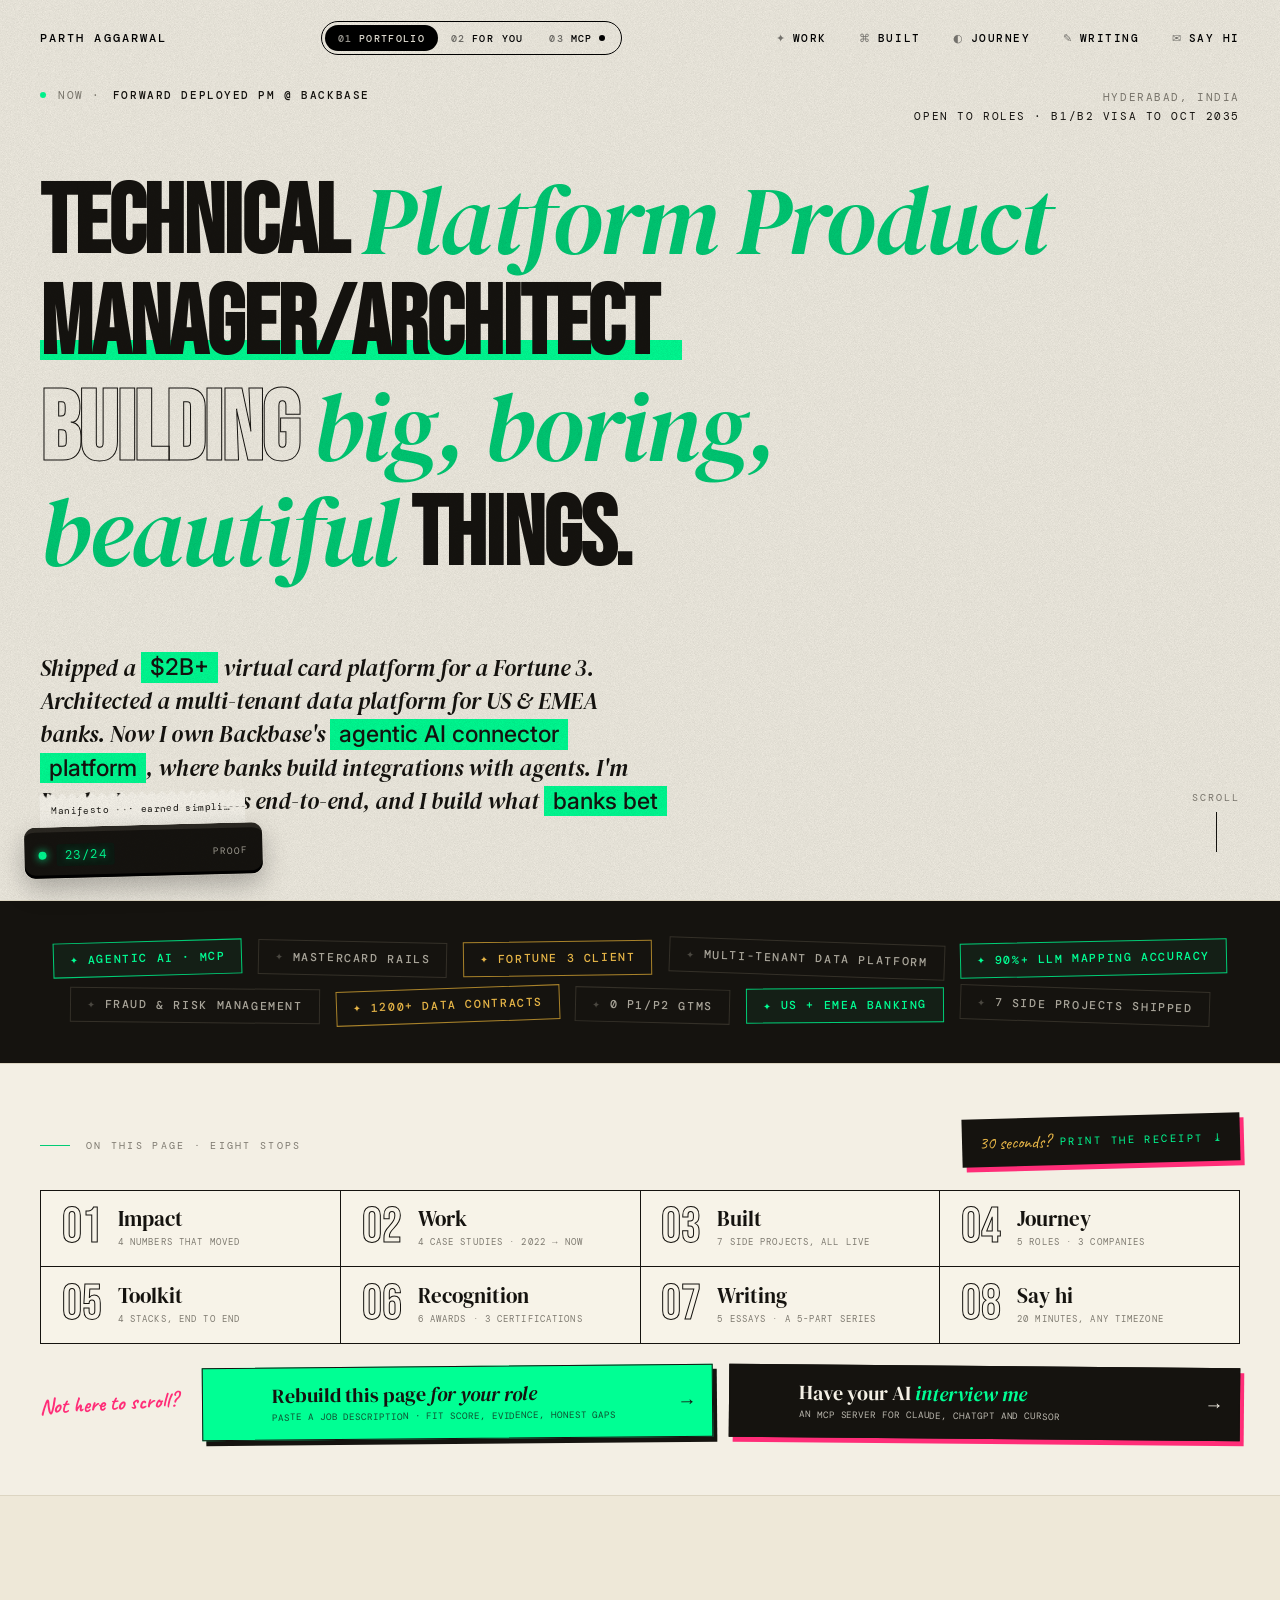
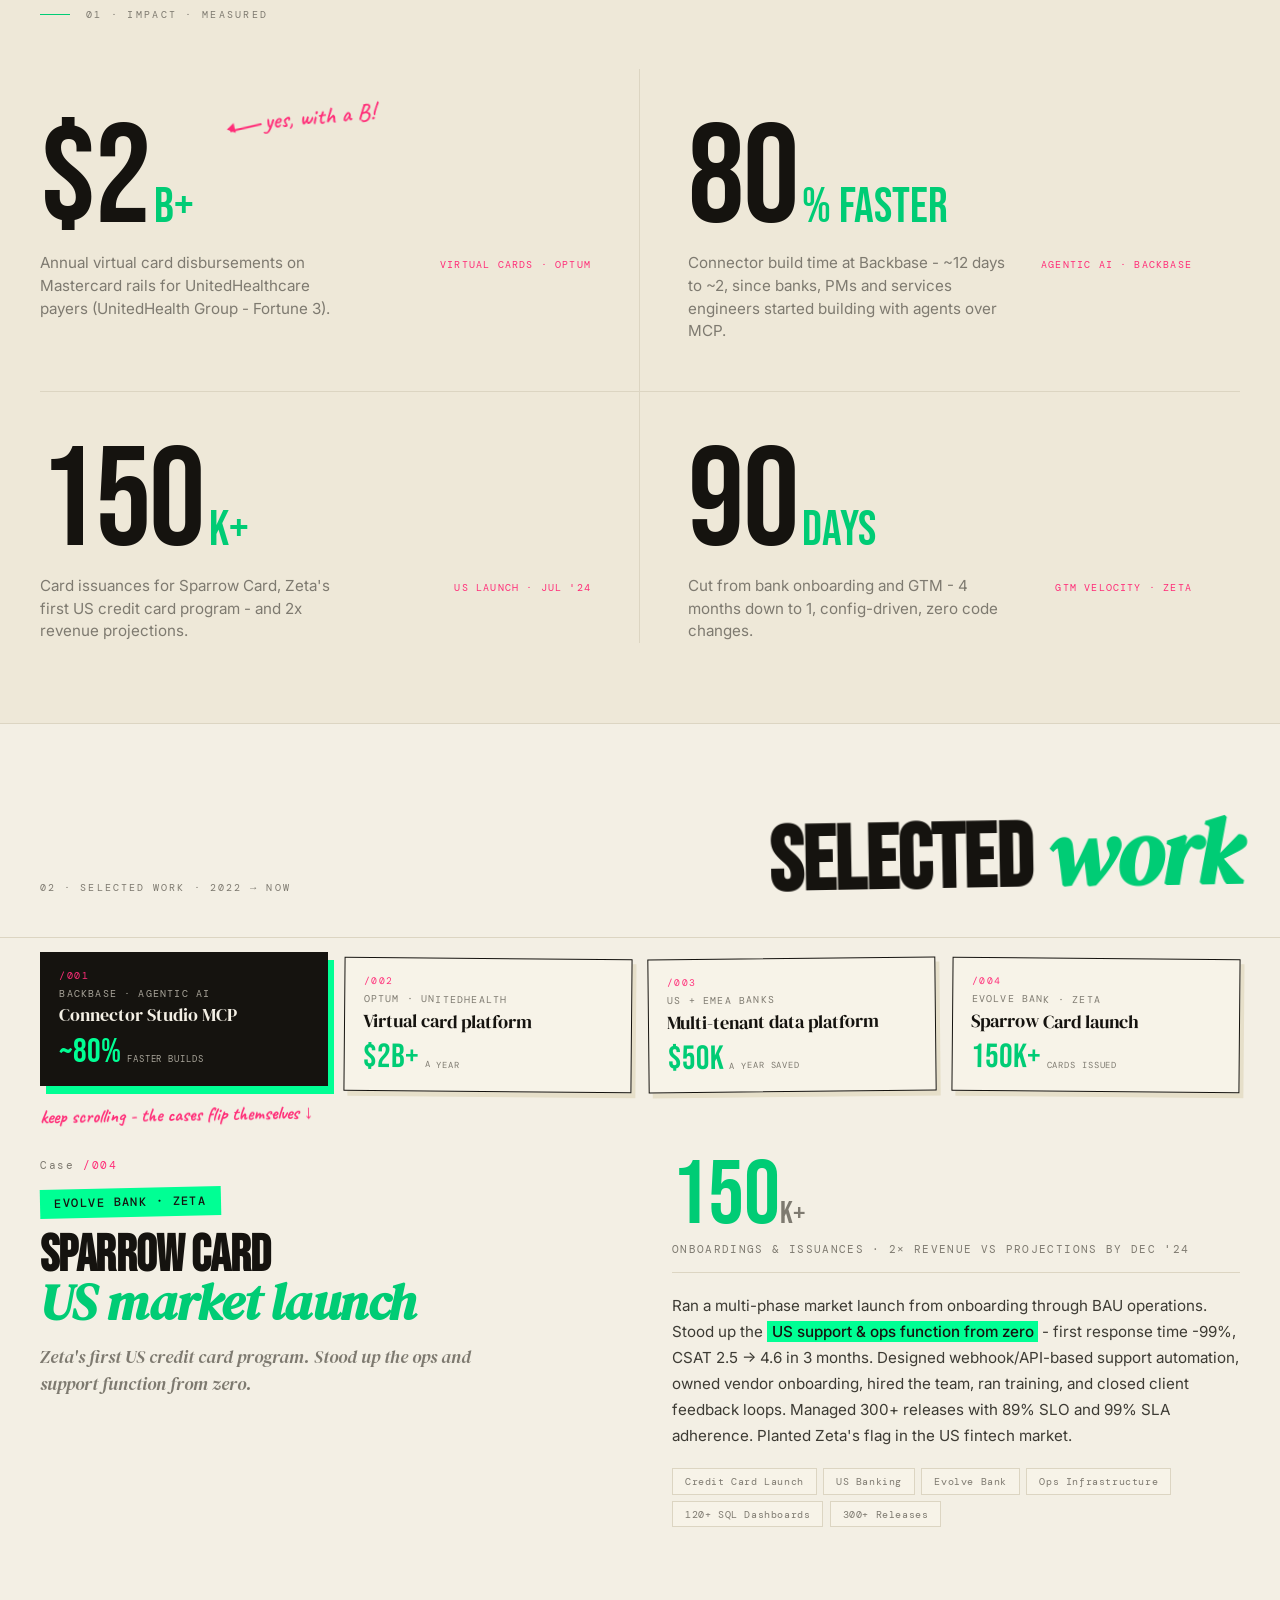
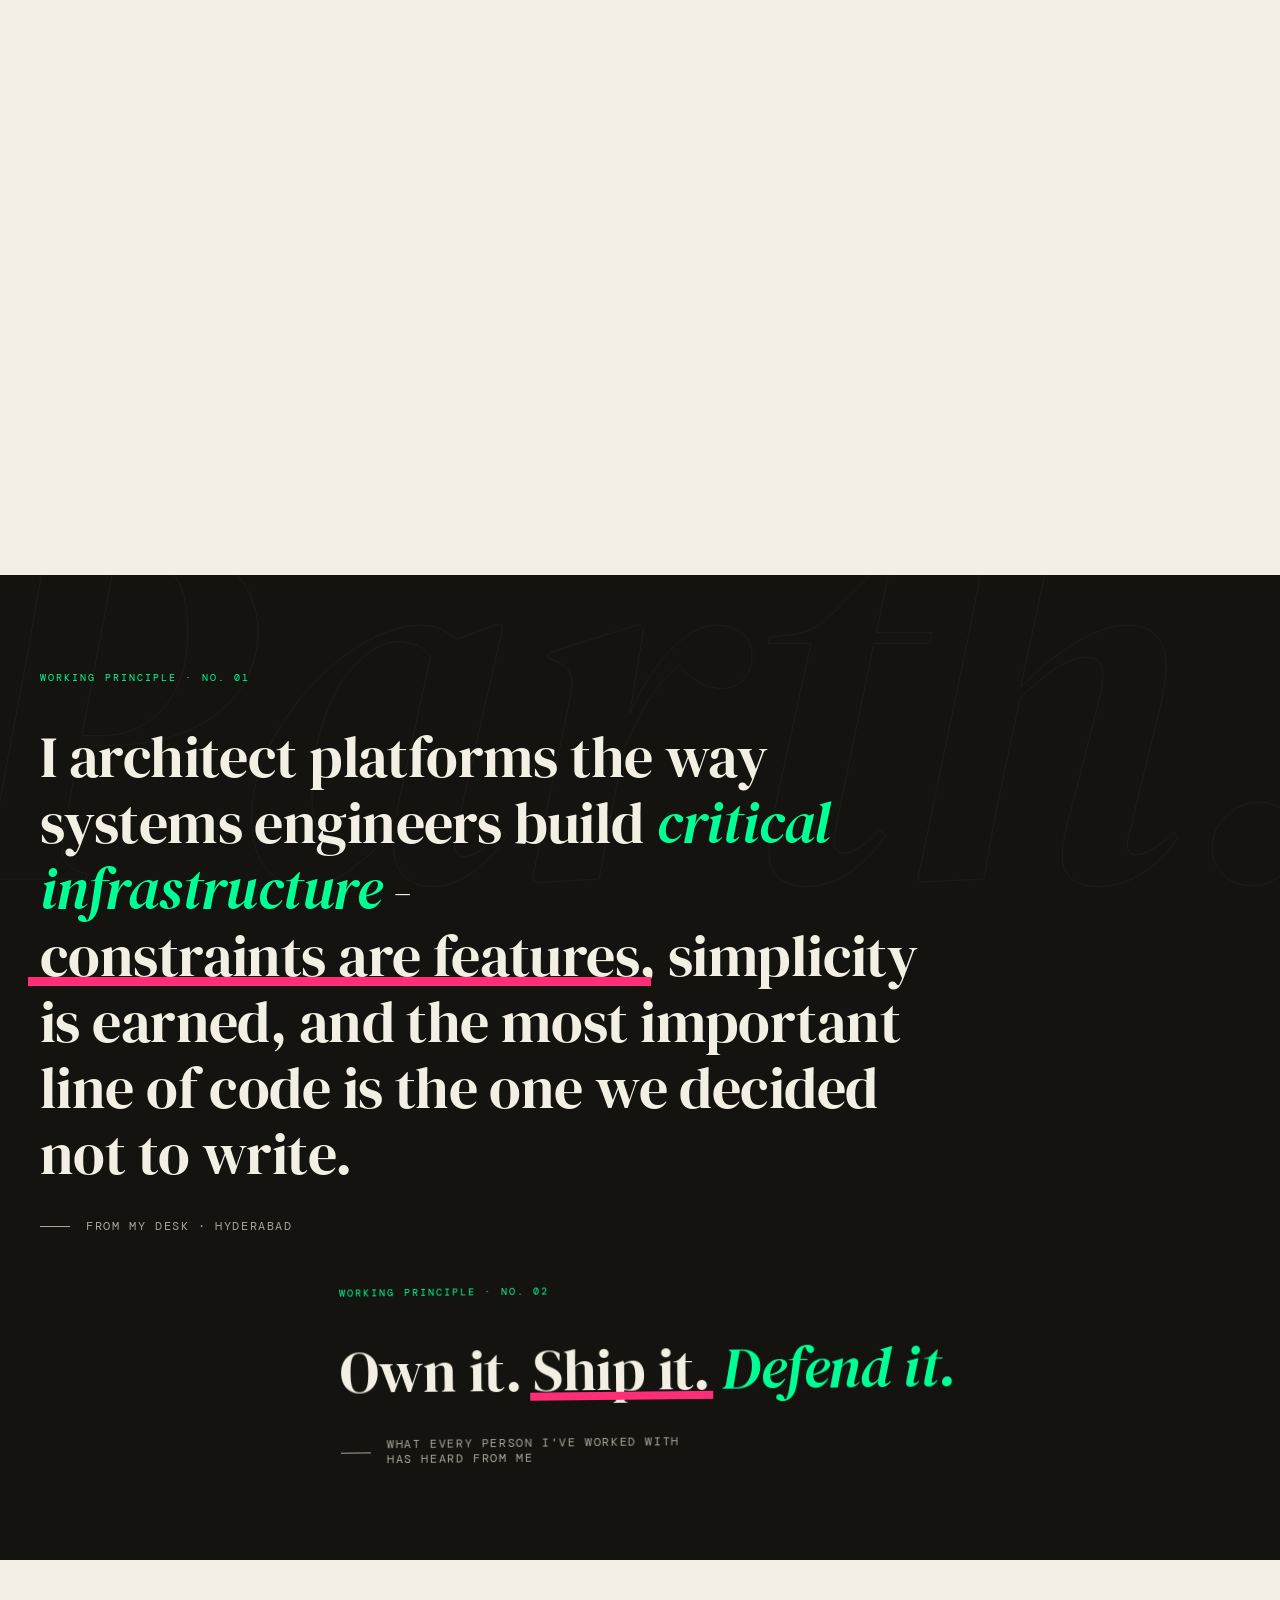
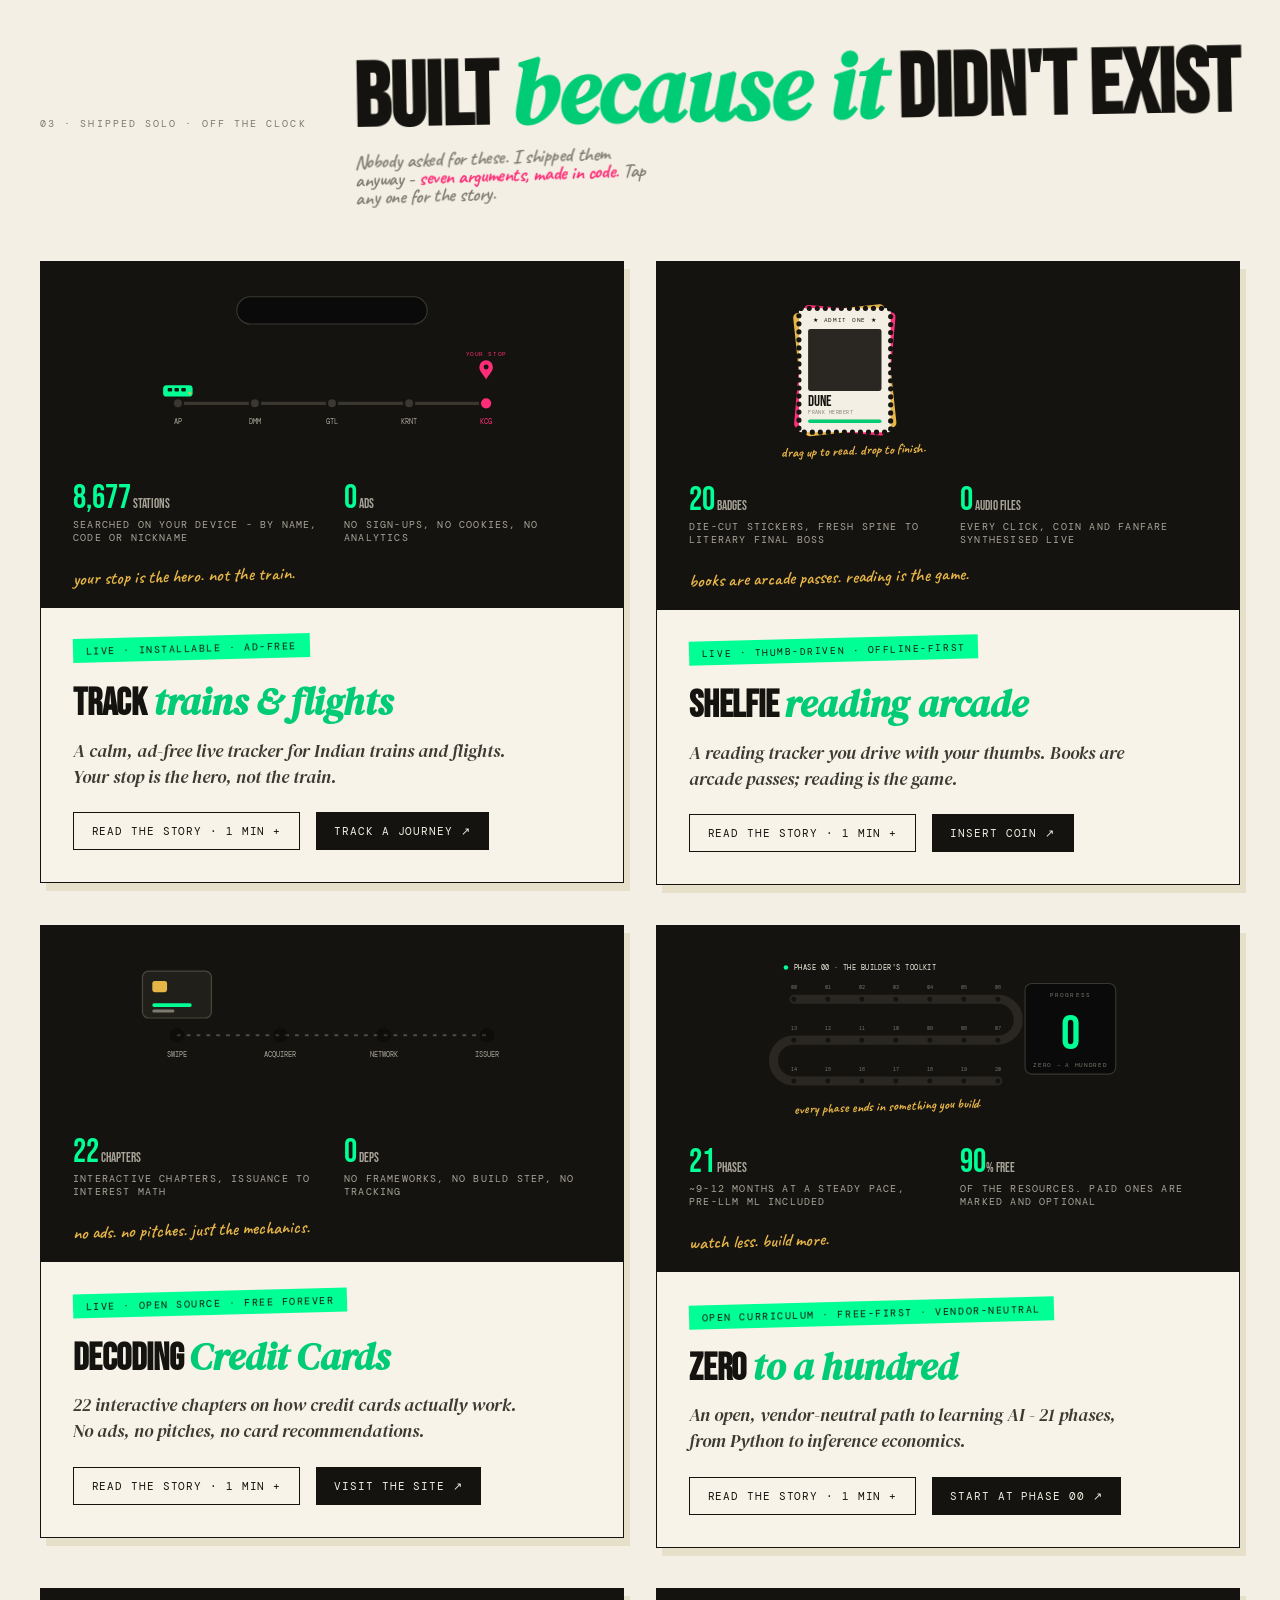
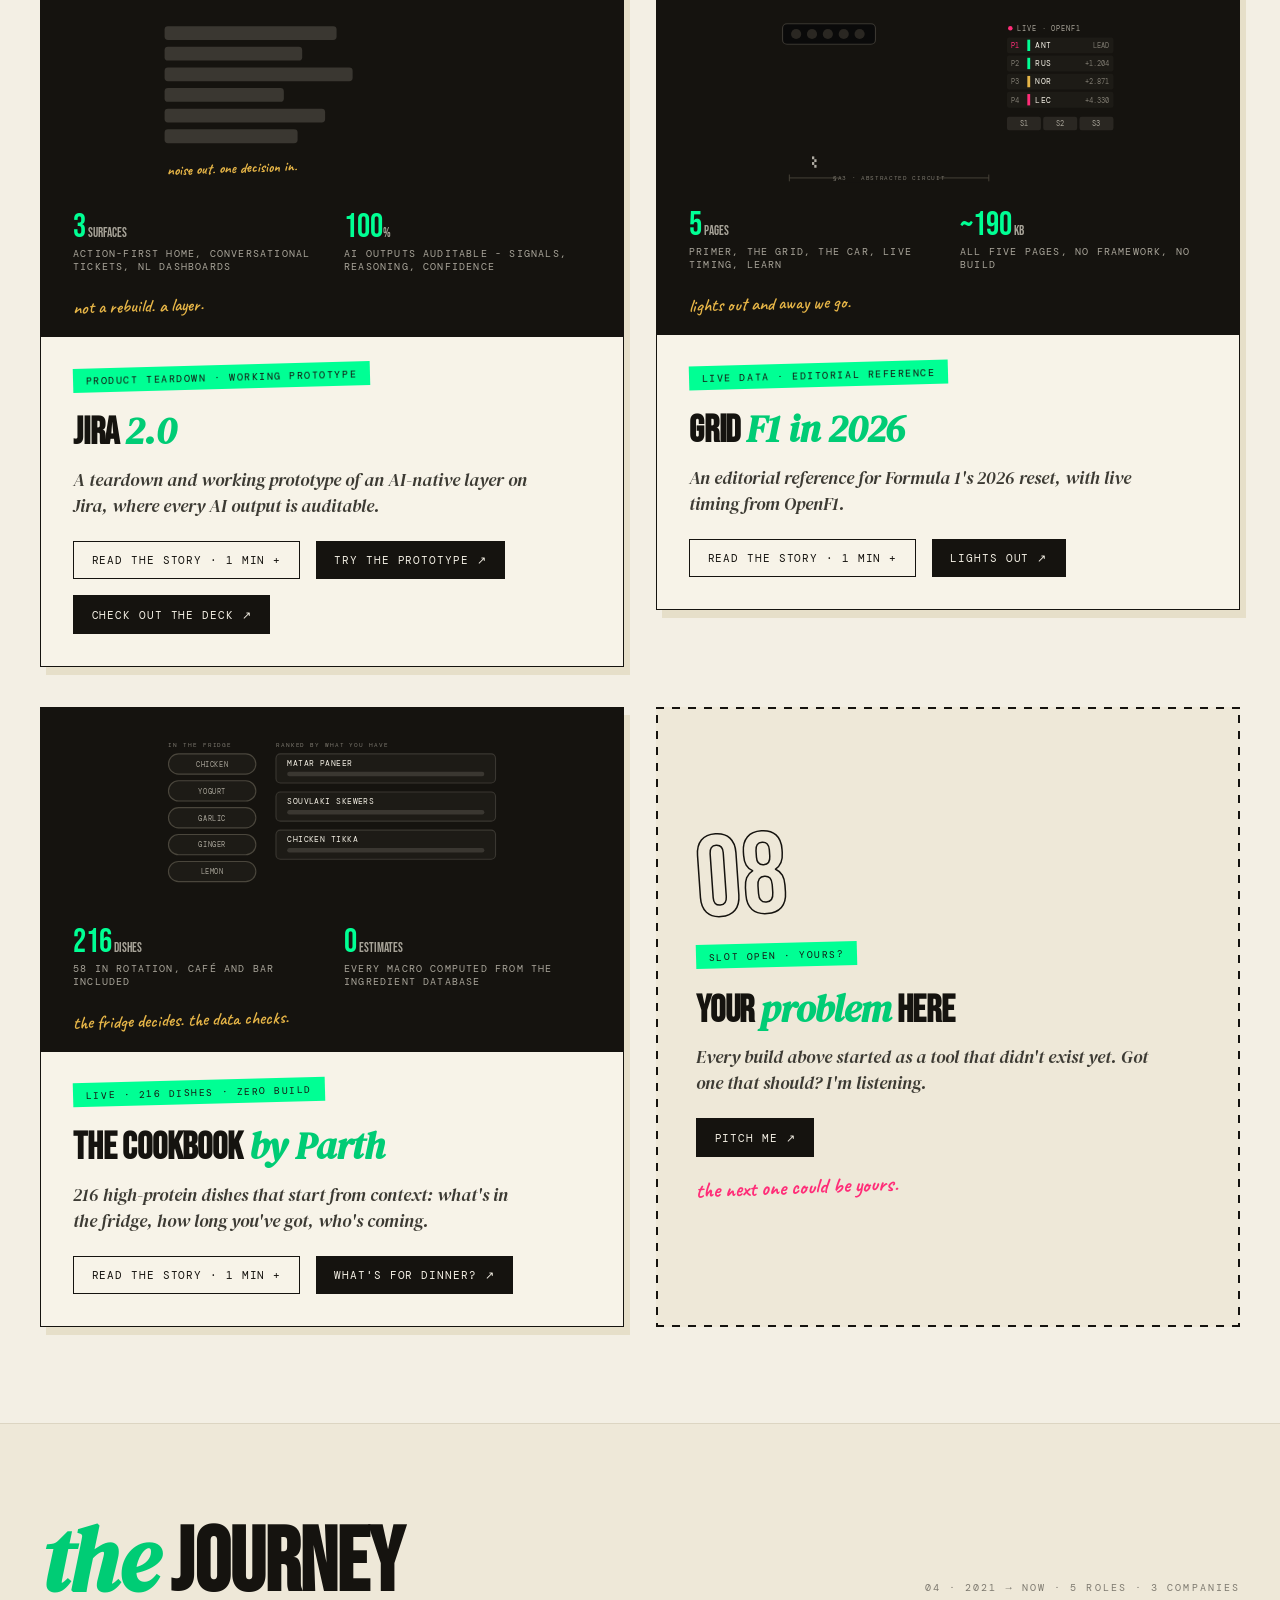
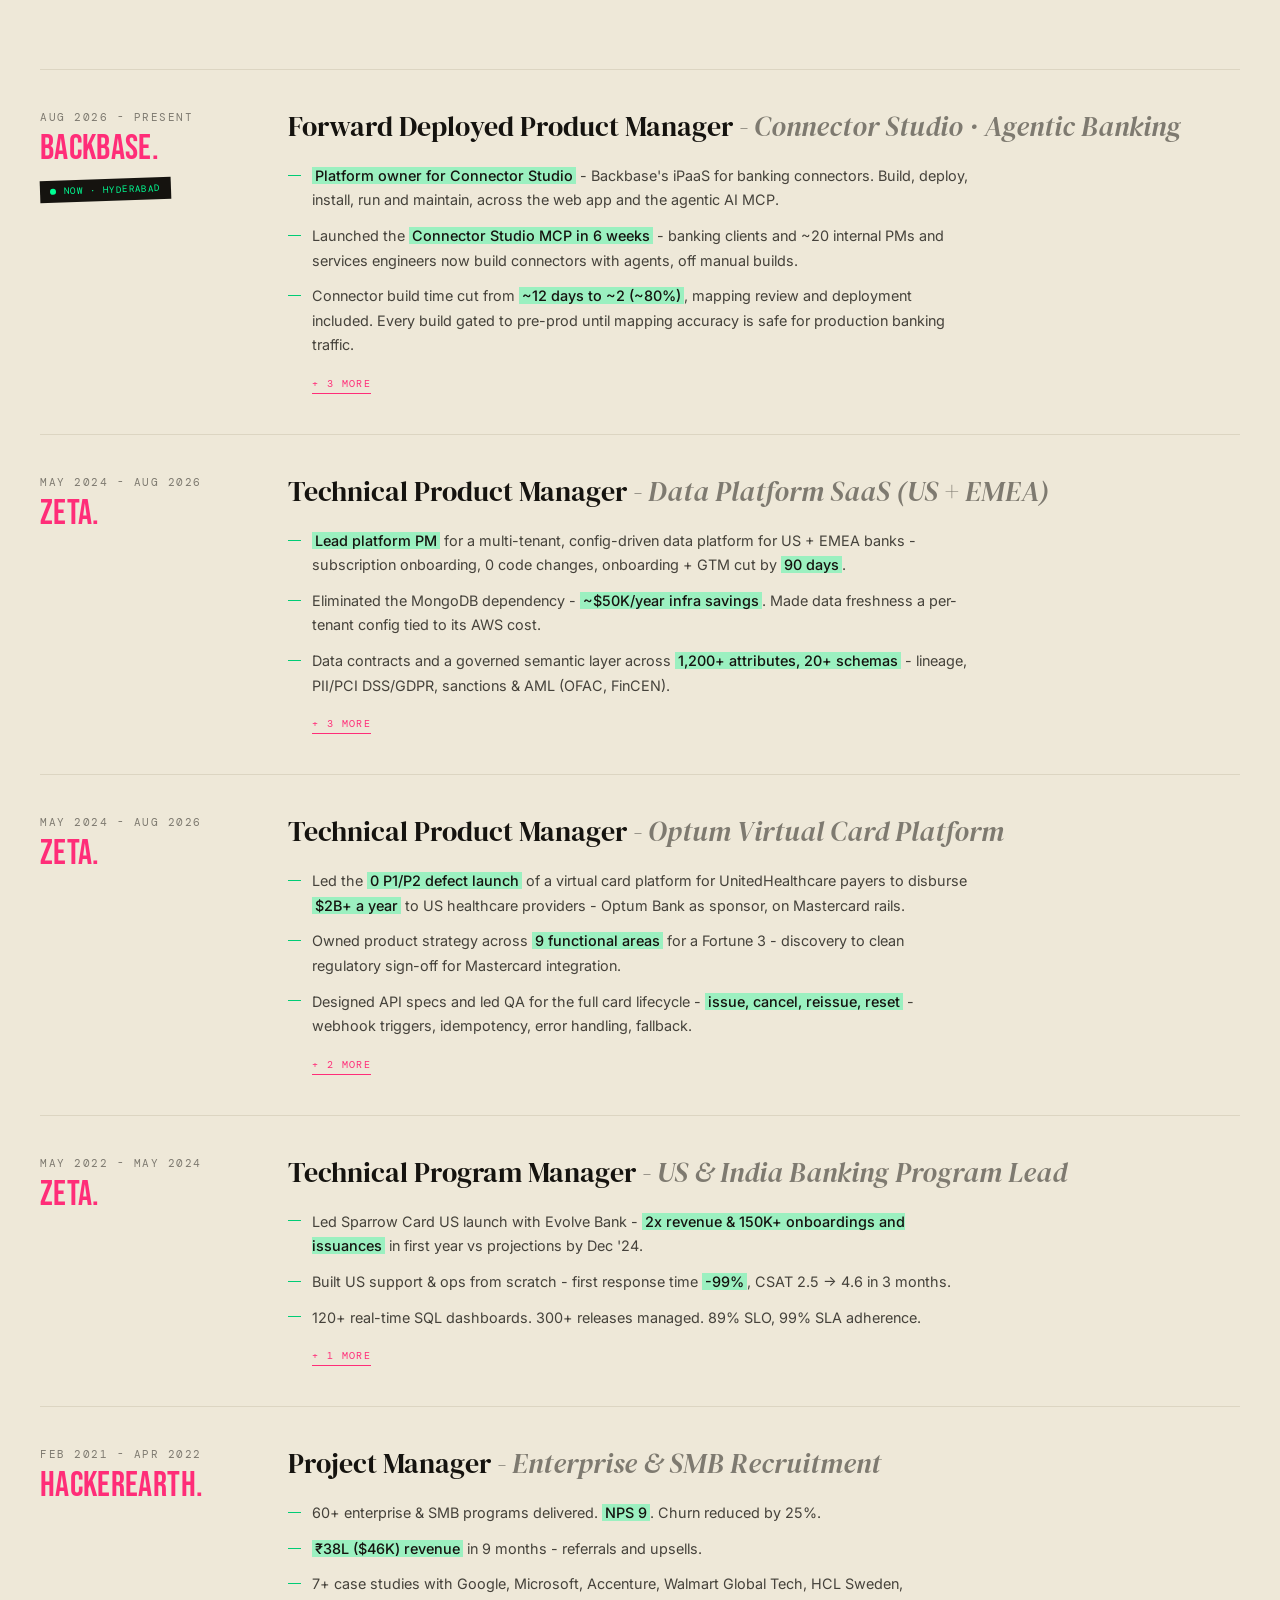
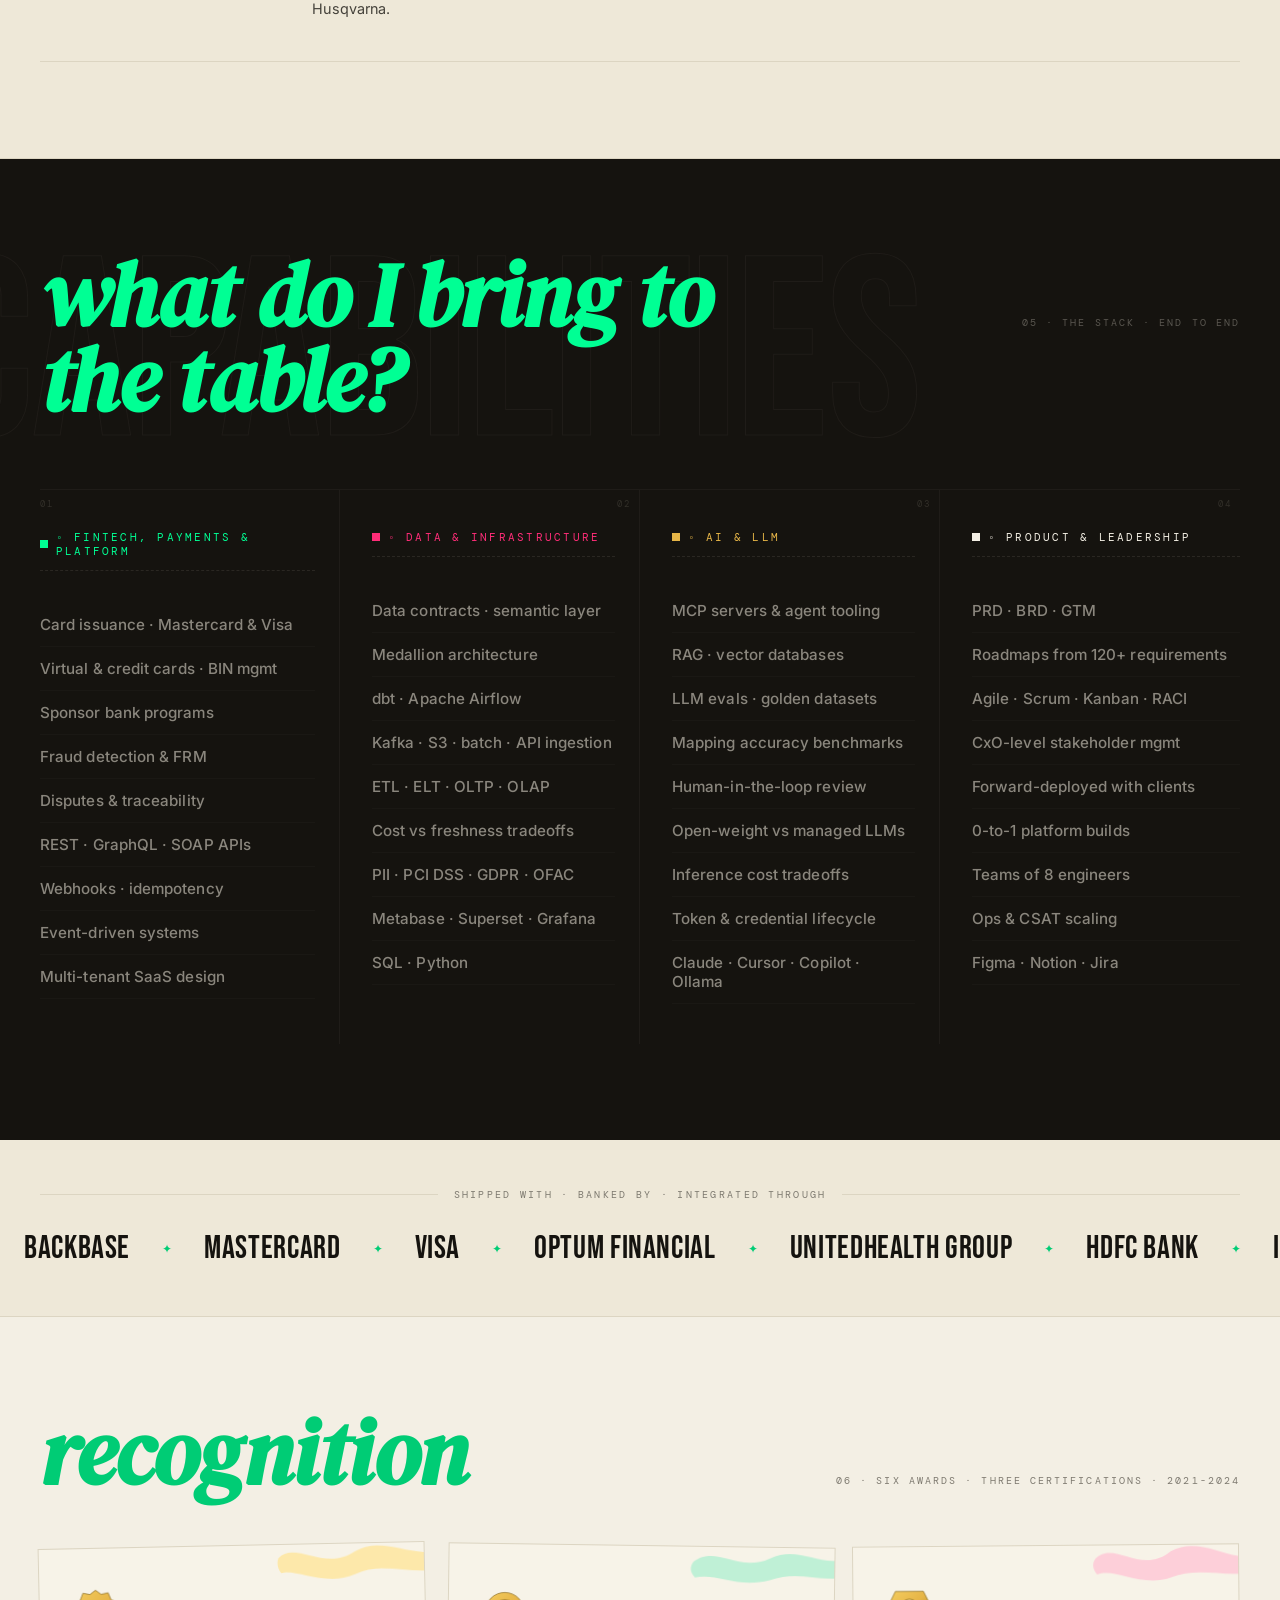
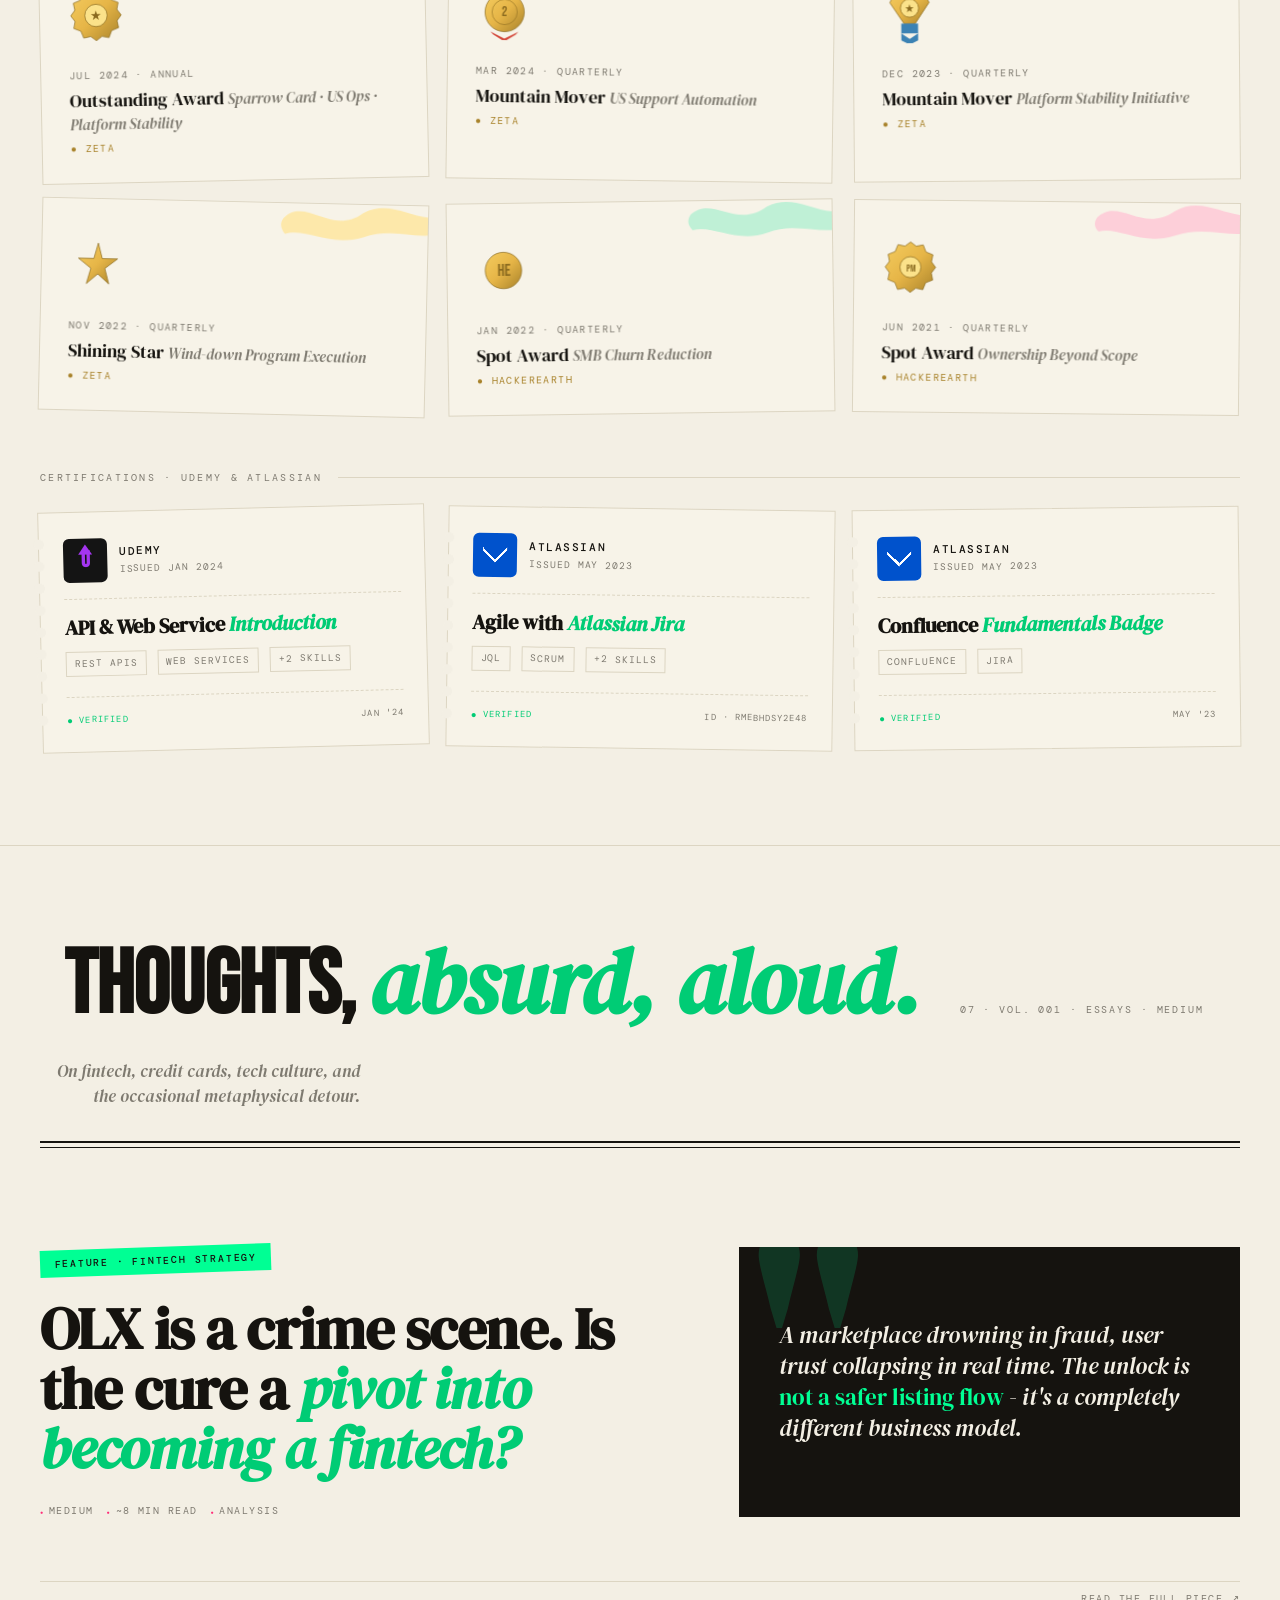
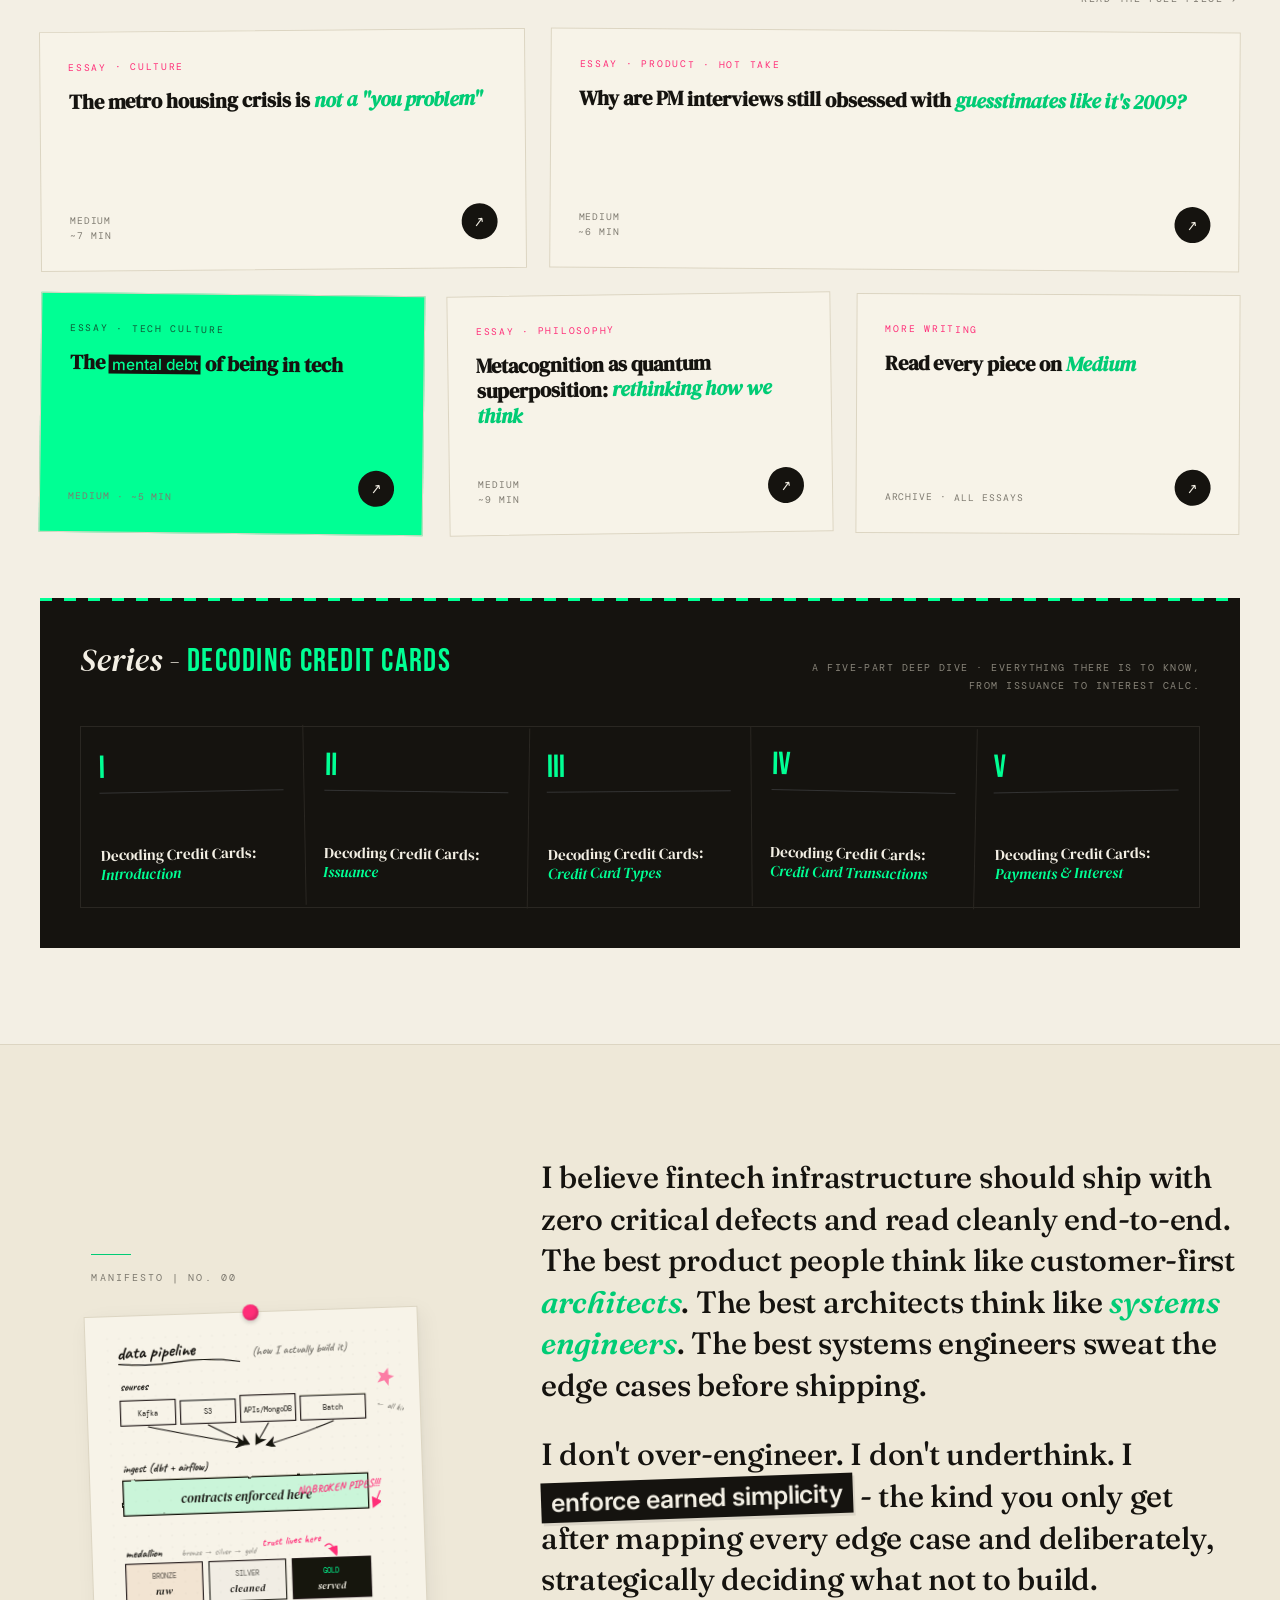
==== commit 86fb1159: "Roll back to the previous design; confidence from the record, not the web Restores the portfolio, Fo" ====
--- a/index.html
+++ b/index.html
@@ -4,341 +4,385 @@
 <meta charset="UTF-8">
 <meta name="viewport" content="width=device-width, initial-scale=1.0">
 <title>Parth Aggarwal - Technical Platform Product Manager</title>
-<meta name="description" content="Parth Aggarwal, technical platform PM: a $2B+/yr virtual card platform for a Fortune 3, a multi-tenant data platform for US and EMEA banks, and Backbase's agentic AI connector platform. Every claim carries its proof.">
+<meta name="description" content="Parth Aggarwal - Technical Platform Product Manager. Forward Deployed PM at Backbase, owning the agentic AI connector platform for banks. Previously Zeta: a $2B+ virtual card platform for a Fortune 3 and a multi-tenant data platform for US & EMEA banks.">
 <meta name="theme-color" content="#F3EFE4">
 <link rel="canonical" href="https://parth8.github.io/portfolio/">
 <link rel="icon" href="assets/favicon.svg" type="image/svg+xml">
 <meta property="og:type" content="website">
-<meta property="og:title" content="Parth Aggarwal - three ways to meet a platform PM">
-<meta property="og:description" content="Browse the work, check your fit against a job description, or let your AI interview the record. Every claim shows its proof.">
+<meta property="og:site_name" content="Parth Aggarwal">
+<meta property="og:title" content="Parth Aggarwal - Technical Platform Product Manager">
+<meta property="og:description" content="Agentic AI connectors at Backbase. $2B+ card platform for a Fortune 3. Data platforms for US &amp; EMEA banks. Seven side projects, all live.">
 <meta property="og:url" content="https://parth8.github.io/portfolio/">
 <meta property="og:image" content="https://parth8.github.io/portfolio/assets/og.png">
+<meta property="og:image:width" content="1200">
+<meta property="og:image:height" content="630">
 <meta name="twitter:card" content="summary_large_image">
 <link rel="preconnect" href="https://fonts.googleapis.com">
 <link rel="preconnect" href="https://fonts.gstatic.com" crossorigin>
-<link href="https://fonts.googleapis.com/css2?family=Inter:opsz,wght@14..32,400..700&family=Instrument+Serif:ital@0;1&family=DM+Mono:wght@400;500&display=swap" rel="stylesheet">
+<link href="https://fonts.googleapis.com/css2?family=Bebas+Neue&family=DM+Serif+Display:ital@0;1&family=DM+Mono:wght@400;500&family=Inter:wght@400;500;600;700&family=Caveat:wght@400;600;700&family=Fraunces:ital,opsz,wght@0,9..144,500;1,9..144,600&display=swap" rel="stylesheet">
 <link rel="stylesheet" href="css/base.css">
-<link rel="stylesheet" href="css/portfolio.css">
-<link rel="stylesheet" href="css/art.css">
+<link rel="stylesheet" href="css/sections.css">
+<link rel="stylesheet" href="css/projects.css">
 <link rel="stylesheet" href="css/receipt.css">
-<script>
-  document.documentElement.classList.add('js');
-  // the door greets every visit: start at the top unless a link points somewhere specific
-  if (!location.hash && 'scrollRestoration' in history) history.scrollRestoration = 'manual';
-</script>
-<script type="module" src="js/portfolio.js"></script>
+<!-- mark js early so collapsible content never flashes open then shut -->
+<script>document.documentElement.classList.add('js')</script>
+<script type="module" src="js/main.js"></script>
+<script type="application/ld+json">{"@context": "https://schema.org", "@type": "Person", "name": "Parth Aggarwal", "jobTitle": "Forward Deployed Product Manager", "worksFor": {"@type": "Organization", "name": "Backbase"}, "address": {"@type": "PostalAddress", "addressLocality": "Hyderabad", "addressCountry": "IN"}, "url": "https://parth8.github.io/portfolio/", "sameAs": ["https://linkedin.com/in/aggarwalparth", "https://parthaggarwal8.medium.com"], "knowsAbout": ["Platform product management", "Agentic AI", "MCP", "RAG", "Card issuing", "Payments", "Data platforms"]}</script>
 </head>
-<body class="page-home">
-
-<header class="bar on-door" id="bar">
-  <div class="bar-in">
-    <a class="mark" href="#door" aria-label="Parth Aggarwal, back to the start"><i>PA</i><b>Parth Aggarwal</b><small>Platform PM</small></a>
-    <nav class="seg" aria-label="Ways to meet Parth">
-      <a href="./" aria-current="page">Portfolio</a>
-      <a href="for/">Fit check</a>
-      <a href="mcp/">Ask AI</a>
-    </nav>
-    <div class="bar-cta"><a class="btn sm primary" href="mailto:8parthaggarwal1999@gmail.com?subject=Hello%20Parth"><span>Email<span class="long"> me</span></span></a></div>
-  </div>
-</header>
-
-<main>
-<!-- THE DOOR: every visit starts with a choice -->
-<section class="door" id="door" aria-labelledby="doorTitle">
-  <div class="door-in wrap">
-    <p class="door-who" data-reveal><span class="door-dot" aria-hidden="true"></span>Parth Aggarwal<span class="dw-more"> · Technical platform PM · Forward deployed at Backbase</span></p>
-    <h1 class="display door-title" id="doorTitle" data-reveal data-d="1">How would you like<br class="br-wide"> to <em>meet</em> me?</h1>
-    <p class="lead door-sub" data-reveal data-d="2">Three ways in, one record behind all of them. Every claim shows its proof.</p>
-
-    <div class="doors">
-      <a class="door-card" href="#top" data-door="browse" data-reveal data-d="2">
-        <span class="dk" aria-hidden="true">1</span>
-        <span class="dv dv-browse" aria-hidden="true">
-          <span class="mini m1"><b>~80%</b><i>faster builds</i></span>
-          <span class="mini m2"><b>$2B+</b><i>a year</i></span>
-          <span class="mini m3"><b>150K+</b><i>cards</i></span>
-        </span>
-        <span class="dt">Browse the work</span>
-        <span class="dd">Four case studies, seven things I built, and the whole journey.</span>
-        <span class="dm">About 6 minutes <span class="arr" aria-hidden="true">→</span></span>
-      </a>
-      <a class="door-card" href="for/" data-reveal data-d="3">
-        <span class="dk" aria-hidden="true">2</span>
-        <span class="dv dv-fit" aria-hidden="true">
-          <svg viewBox="0 0 120 66"><path class="g-track" d="M10 60 A50 50 0 0 1 110 60"/><path class="g-fill" d="M10 60 A50 50 0 0 1 110 60" pathLength="100"/></svg>
-          <span class="g-num">82</span>
-          <span class="g-rows"><i></i><i></i><i></i></span>
-        </span>
-        <span class="dt">Check your fit</span>
-        <span class="dd">Paste a job description. Get a fit score you can audit, line by line.</span>
-        <span class="dm">About 30 seconds <span class="arr" aria-hidden="true">→</span></span>
-      </a>
-      <a class="door-card" href="mcp/" data-reveal data-d="4">
-        <span class="dk" aria-hidden="true">3</span>
-        <span class="dv dv-ai" aria-hidden="true">
-          <span class="t-line l1">› prove_claim("150K cards")</span>
-          <span class="t-line l2">✓ supported · corroborated</span>
-          <span class="t-line l3">› fit_for(job_description)</span>
-          <span class="t-line l4">✓ 82/100 · 3 sources</span>
-        </span>
-        <span class="dt">Ask your AI</span>
-        <span class="dd">Connect Claude, ChatGPT or Cursor, and let it interview my record.</span>
-        <span class="dm">About a minute <span class="arr" aria-hidden="true">→</span></span>
-      </a>
-    </div>
-
-    <div class="door-foot" data-reveal data-d="4">
-      <div class="legend">
-        <span class="proof" data-tier="verified">Verified</span>
-        <span class="proof" data-tier="corroborated">Corroborated</span>
-        <span class="proof" data-tier="self">Self-reported</span>
-      </div>
-      <p class="muted">Every claim on this site carries one of these, with its sources.</p>
-    </div>
+<body>
+
+<div id="cursor" aria-hidden="true"></div>
+<div id="cursor-ring" aria-hidden="true"></div>
+
+<div class="scroll-progress" aria-hidden="true">
+  <div class="scroll-progress-fill" id="scrollFill"></div>
+</div>
+
+<nav class="topnav" aria-label="Primary">
+  <a href="#" class="nav-logo">Parth Aggarwal <span class="nl-tail"><span>-</span> Technical Product ✦ Platform</span></a>
+  <div class="modes" role="navigation" aria-label="Ways to see Parth">
+    <a class="mode" href="./" aria-current="page"><span class="m-n">01</span> Portfolio</a>
+    <a class="mode" href="for/"><span class="m-n">02</span> For you</a>
+    <a class="mode" href="mcp/"><span class="m-n">03</span> MCP <span class="m-new" aria-hidden="true"></span></a>
+  </div>
+  <div class="nav-right">
+    <a href="#sec-work" data-icon="✦">Work</a>
+    <a href="#sec-built" data-icon="⌘">Built</a>
+    <a href="#sec-experience" data-icon="◐">Journey</a>
+    <a href="#sec-writings" data-icon="✎">Writing</a>
+    <a href="#contact" data-icon="✉">Say Hi</a>
+  </div>
+</nav>
+
+<nav class="side-nav" id="sideNav" aria-label="Sections">
+  <a class="side-dot" href="#sec-numbers" data-target="sec-numbers" data-label="Impact" aria-label="Impact"></a>
+  <a class="side-dot" href="#sec-work" data-target="sec-work" data-label="Work" aria-label="Work"></a>
+  <a class="side-dot" href="#sec-built" data-target="sec-built" data-label="Built" aria-label="Built"></a>
+  <a class="side-dot" href="#sec-experience" data-target="sec-experience" data-label="Journey" aria-label="Journey"></a>
+  <a class="side-dot" href="#sec-skills" data-target="sec-skills" data-label="Toolkit" aria-label="Toolkit"></a>
+  <a class="side-dot" href="#sec-recognition" data-target="sec-recognition" data-label="Recognition" aria-label="Recognition"></a>
+  <a class="side-dot" href="#sec-writings" data-target="sec-writings" data-label="Writing" aria-label="Writing"></a>
+  <a class="side-dot" href="#sec-manifesto" data-target="sec-manifesto" data-label="Manifesto" aria-label="Manifesto"></a>
+  <a class="side-dot" href="#contact" data-target="contact" data-label="Say hi" aria-label="Say hi"></a>
+</nav>
+
+<div class="receipt" id="receipt">
+  <section class="rc-sheet" id="rcSheet" aria-label="Proof-of-work receipt" tabindex="-1">
+    <div class="rc-scroll" id="rcScroll"></div>
+    <button type="button" class="rc-close" id="rcClose" aria-label="Close the receipt">×</button>
+  </section>
+  <button type="button" class="rc-dock" id="rcDock" aria-expanded="false" aria-controls="rcSheet">
+    <span class="rc-strip" aria-hidden="true"><span class="rc-last" id="rcLast">scroll to print your receipt</span></span>
+    <span class="rc-term"><span class="rc-led" aria-hidden="true"></span><span class="rc-lcd" id="rcCount">00/00</span><span class="rc-word">Proof</span></span>
+    <span class="rc-stamp" aria-hidden="true">Approved</span>
+  </button>
+</div>
+
+<a href="#contact" class="float-cta" id="floatCta">
+  <span class="dot"></span>
+  Say hi
+</a>
+
+<!-- HERO -->
+<section class="hero" id="sec-hero">
+  <div class="hero-top">
+    <span class="left-col">Now · <b>Forward Deployed PM @ Backbase</b></span>
+    <div class="right-col">
+      <div>Hyderabad, India</div>
+      <div><span class="key">Open to roles · B1/B2 Visa to Oct 2035</span></div>
+    </div>
+  </div>
+
+  <div class="hero-main">
+    <h1 class="hero-type">
+      <span class="hero-line"><span class="hero-word d1">Technical</span> <span class="hero-word serif d2">Platform Product</span></span>
+      <span class="hero-line"><span class="hero-word with-mark d3">Manager/Architect</span></span>
+      <span class="hero-line"><span class="hero-word outline d4">BUILDING</span> <span class="hero-word serif d5">big, boring,</span></span>
+      <span class="hero-line"><span class="hero-word serif d5">beautiful</span> <span class="hero-word d6">THINGS.</span></span>
+    </h1>
+  </div>
+
+  <div class="hero-bottom">
+    <p class="hero-intro">
+      Shipped a <strong>$2B+</strong> virtual card platform for a Fortune 3. Architected a multi-tenant data platform for US &amp; EMEA banks. Now I own Backbase's <strong>agentic AI connector platform</strong>, where banks build integrations with agents. I'm Parth - I own systems end-to-end, and I build what <strong>banks bet their license on</strong>.
+    </p>
+    <div class="hero-scroll">Scroll</div>
   </div>
 </section>
 
-<!-- INTRO -->
-<section class="hero" id="top">
-  <div class="wrap hero-grid">
-    <div class="hero-main">
-      <p class="eyebrow" data-reveal>Now · Forward Deployed PM at Backbase · since Aug 2026</p>
-      <h2 class="display hero-title" data-reveal data-d="1">Technical platform PM, building <em>big, boring, beautiful</em> things.</h2>
-      <p class="lead" data-reveal data-d="2">I shipped a virtual card platform that disburses $2B+ a year for a Fortune 3, architected a multi-tenant data platform for US and EMEA banks, and now own Backbase's agentic AI connector platform. I own systems end to end, and I build what banks bet their licence on.</p>
-      <div class="hero-cta" data-reveal data-d="3">
-        <a class="btn primary" href="#work">See the work <span class="arr" aria-hidden="true">↓</span></a>
-        <button type="button" class="btn" id="tldr">30 seconds? Print the receipt</button>
-      </div>
-    </div>
-    <aside class="now card" data-reveal data-d="2" aria-label="At a glance">
-      <dl>
-        <div><dt>Based in</dt><dd>Hyderabad, India</dd></div>
-        <div><dt>Open to</dt><dd>Product and platform roles, India and global. Relocation, full-time.</dd></div>
-        <div><dt>Travel</dt><dd>US B1/B2 visa, valid to Oct 2035</dd></div>
-        <div><dt>Experience</dt><dd>5+ years in B2B SaaS, 4+ in fintech, 0-to-1 through enterprise scale</dd></div>
-      </dl>
-      <a class="btn sm" href="https://drive.google.com/file/d/1vTLOz_c9T_ioQVn5VPjvriIwr4d1j905/view?usp=drive_link" target="_blank" rel="noopener">Resume <span aria-hidden="true">↗</span></a>
-    </aside>
-  </div>
-  <div class="wrap stats" aria-label="Headline results"><!-- gen:stats -->
-    <div class="stat" data-reveal data-d="1" data-r="IMPACT|$2B+|Self-reported">
-      <p class="stat-v num" data-count="2" data-pre="$" data-post="B+">$2B+</p>
-      <p class="stat-l">a year in virtual card disbursements, Optum (UnitedHealth Group, Fortune 3)</p>
-      <a class="proof" data-tier="self" href="#case-2">Self-reported</a>
-    </div>
-    <div class="stat" data-reveal data-d="2" data-r="IMPACT|~80%|Corroborated">
-      <p class="stat-v num" data-count="80" data-pre="~" data-post="%">~80%</p>
-      <p class="stat-l">faster connector builds at Backbase (~12 days to ~2) with agents over MCP</p>
-      <a class="proof" data-tier="corroborated" href="#case-1">Corroborated</a>
-    </div>
-    <div class="stat" data-reveal data-d="3" data-r="IMPACT|150K+|Corroborated">
-      <p class="stat-v num" data-count="150" data-pre="" data-post="K+">150K+</p>
-      <p class="stat-l">cards issued, Sparrow Card, Zeta's first US credit card program</p>
-      <a class="proof" data-tier="corroborated" href="#case-4">Corroborated</a>
-    </div>
-    <div class="stat" data-reveal data-d="4" data-r="IMPACT|90 days|Self-reported">
-      <p class="stat-v num" data-count="90" data-pre="" data-post=" days">90 days</p>
-      <p class="stat-l">cut from bank onboarding and GTM (4 months to 1)</p>
-      <a class="proof" data-tier="self" href="#case-3">Self-reported</a>
-    </div>
-    <!-- /gen --></div>
+<!-- STAMPS -->
+<div class="stamps" aria-hidden="true">
+  <span class="stamp hot">Agentic AI · MCP</span>
+  <span class="stamp">Mastercard Rails</span>
+  <span class="stamp gold">Fortune 3 Client</span>
+  <span class="stamp">Multi-tenant Data Platform</span>
+  <span class="stamp hot">90%+ LLM Mapping Accuracy</span>
+  <span class="stamp">Fraud &amp; Risk Management</span>
+  <span class="stamp gold">1200+ Data Contracts</span>
+  <span class="stamp">0 P1/P2 GTMs</span>
+  <span class="stamp hot">US + EMEA Banking</span>
+  <span class="stamp">7 Side Projects Shipped</span>
+</div>
+
+<!-- INDEX -->
+<nav class="index" aria-label="On this page">
+  <div class="idx-head">
+    <p class="idx-label">On this page · eight stops</p>
+    <button type="button" class="idx-tldr" id="tldr"><span class="idx-tldr-k">30 seconds?</span> Print the receipt <span aria-hidden="true">⤓</span></button>
+  </div>
+  <ol class="idx-list">
+    <li><a href="#sec-numbers"><span class="idx-n">01</span><span class="idx-t">Impact</span><span class="idx-c">4 numbers that moved</span></a></li>
+    <li><a href="#sec-work"><span class="idx-n">02</span><span class="idx-t">Work</span><span class="idx-c">4 case studies · 2022 → now</span></a></li>
+    <li><a href="#sec-built"><span class="idx-n">03</span><span class="idx-t">Built</span><span class="idx-c">7 side projects, all live</span></a></li>
+    <li><a href="#sec-experience"><span class="idx-n">04</span><span class="idx-t">Journey</span><span class="idx-c">5 roles · 3 companies</span></a></li>
+    <li><a href="#sec-skills"><span class="idx-n">05</span><span class="idx-t">Toolkit</span><span class="idx-c">4 stacks, end to end</span></a></li>
+    <li><a href="#sec-recognition"><span class="idx-n">06</span><span class="idx-t">Recognition</span><span class="idx-c">6 awards · 3 certifications</span></a></li>
+    <li><a href="#sec-writings"><span class="idx-n">07</span><span class="idx-t">Writing</span><span class="idx-c">5 essays · a 5-part series</span></a></li>
+    <li><a href="#contact"><span class="idx-n">08</span><span class="idx-t">Say hi</span><span class="idx-c">20 minutes, any timezone</span></a></li>
+  </ol>
+  <div class="idx-modes">
+    <p class="idx-or">Not here to scroll?</p>
+    <a class="idx-mode" href="for/"><span class="im-n">02</span><span class="im-t">Rebuild this page <em>for your role</em></span><span class="im-c">Paste a job description · fit score, evidence, honest gaps</span><span class="im-go" aria-hidden="true">→</span></a>
+    <a class="idx-mode dark" href="mcp/"><span class="im-n">03</span><span class="im-t">Have your AI <em>interview me</em></span><span class="im-c">An MCP server for Claude, ChatGPT and Cursor</span><span class="im-go" aria-hidden="true">→</span></a>
+  </div>
+</nav>
+
+<!-- BIG NUMBERS -->
+<section class="big-numbers" id="sec-numbers">
+  <p class="bn-label">01 · Impact · Measured</p>
+  <div class="bn-grid">
+    <div class="bn-cell reveal" data-r="IMPACT|Card disbursements / yr|$2B+">
+      <span class="sharpie-note">yes, with a B!</span>
+      <div class="bn-num"><span data-count="2" data-prefix="$">$0</span><span class="sup">B+</span></div>
+      <div class="bn-caption">
+        <div class="bn-desc">Annual virtual card disbursements on Mastercard rails for UnitedHealthcare payers (UnitedHealth Group - Fortune 3).</div>
+        <div class="bn-tag">Virtual Cards · Optum</div>
+      </div>
+    </div>
+    <div class="bn-cell reveal" style="transition-delay:0.1s" data-r="IMPACT|Connector build time|−80%">
+      <div class="bn-num"><span data-count="80">0</span><span class="sup">% FASTER</span></div>
+      <div class="bn-caption">
+        <div class="bn-desc">Connector build time at Backbase - ~12 days to ~2, since banks, PMs and services engineers started building with agents over MCP.</div>
+        <div class="bn-tag">Agentic AI · Backbase</div>
+      </div>
+    </div>
+    <div class="bn-cell reveal" style="transition-delay:0.15s" data-r="IMPACT|Sparrow cards issued|150K+">
+      <div class="bn-num"><span data-count="150">0</span><span class="sup">K+</span></div>
+      <div class="bn-caption">
+        <div class="bn-desc">Card issuances for Sparrow Card, Zeta's first US credit card program - and 2x revenue projections.</div>
+        <div class="bn-tag">US Launch · Jul '24</div>
+      </div>
+    </div>
+    <div class="bn-cell reveal" style="transition-delay:0.2s" data-r="IMPACT|Bank onboarding + GTM|−90 days">
+      <div class="bn-num"><span data-count="90">0</span><span class="sup">DAYS</span></div>
+      <div class="bn-caption">
+        <div class="bn-desc">Cut from bank onboarding and GTM - 4 months down to 1, config-driven, zero code changes.</div>
+        <div class="bn-tag">GTM Velocity · Zeta</div>
+      </div>
+    </div>
+  </div>
 </section>
 
 <!-- WORK -->
-<section class="sec" id="work">
-  <div class="wrap">
-    <header class="sec-head" data-reveal>
-      <p class="eyebrow">01 · Work · 2022 → now</p>
-      <h2 class="h2">Four rooms where the <em>stakes were real</em>.</h2>
-    </header>
-
-    <div class="cases" id="cases">
-      <div class="case-tabs" role="tablist" aria-label="Case studies">
-        <button class="case-tab" role="tab" id="tab-1" aria-controls="case-1" aria-selected="true"><span class="ct-o">Backbase · Agentic AI</span><span class="ct-n">Connector Studio MCP</span><span class="ct-m num">~80%</span></button>
-        <button class="case-tab" role="tab" id="tab-2" aria-controls="case-2" aria-selected="false" tabindex="-1"><span class="ct-o">Optum · UnitedHealth</span><span class="ct-n">Virtual card platform</span><span class="ct-m num">$2B+</span></button>
-        <button class="case-tab" role="tab" id="tab-3" aria-controls="case-3" aria-selected="false" tabindex="-1"><span class="ct-o">US + EMEA banks</span><span class="ct-n">Multi-tenant data platform</span><span class="ct-m num">90 days</span></button>
-        <button class="case-tab" role="tab" id="tab-4" aria-controls="case-4" aria-selected="false" tabindex="-1"><span class="ct-o">Evolve Bank · Zeta</span><span class="ct-n">Sparrow Card launch</span><span class="ct-m num">150K+</span></button>
-      </div>
-
-      <div class="case-panels">
-        <article class="case card" id="case-1" role="tabpanel" aria-labelledby="tab-1" tabindex="0" data-r="CASES|Connector Studio MCP|12d → 2d">
-          <div class="case-main">
-            <p class="eyebrow">Backbase · Agentic banking · Aug 2026 – now</p>
-            <h3 class="case-title">Connector Studio: <em>agent-built banking connectors</em></h3>
-            <p class="case-sub">Shipped an MCP in six weeks. Banks and ~20 internal PMs and services engineers now build connectors with agents, gated to pre-prod until the mappings are safe for production traffic.</p>
-            <ul class="case-points">
-              <li>Own Connector Studio end to end: Backbase's iPaaS for banking connectors, in the web app and as an agentic AI MCP.</li>
-              <li>Raised LLM mapping accuracy from BIAN unified APIs to vendor specs from ~50-60% to 90%+ against a golden dataset, by cleaning the RAG store and tagging every API and attribute.</li>
-              <li>Every build stays in pre-prod until accuracy is safe for production banking traffic: safety over adoption speed.</li>
-              <li>Next: the rent-vs-own call on the model itself, on accuracy, token cost, control and data isolation.</li>
-            </ul>
-            <div class="chips"><span class="chip">MCP</span><span class="chip">RAG · vector DB</span><span class="chip">LLM evals</span><span class="chip">Golden dataset</span><span class="chip">BIAN unified APIs</span><span class="chip">iPaaS</span></div>
-          </div>
-          <aside class="case-side">
-            <div class="case-metric"><span class="num">~80%</span><span>faster connector builds, ~12 days to ~2, review and deploy included</span></div><!-- gen:case-proof:connector-studio -->
-        <div class="cp">
-          <span class="proof" data-tier="corroborated">Corroborated</span>
-          <p class="cp-what">Public sources confirm the program as described. My role and the figures come from my resume.</p>
-          <details class="srcs"><summary>3 public sources, and what each proves</summary>
-            <ol>
-        <li>
-          <a href="https://www.backbase.com/grandcentral" target="_blank" rel="noopener">Grand Central <span aria-hidden="true">↗</span></a>
-          <span class="src-meta">Backbase (product page) · corroborates</span>
-          <blockquote>“the banking industry's first Integration Platform-as-a-Service (IPaaS) with out-of-the-box connectors”</blockquote>
-          <p><b>Proves</b> Backbase sells an iPaaS for banking connectors.</p>
-          <p><b>Doesn't prove</b> The internal name &quot;Connector Studio&quot;, Parth's role, or the ~80% build-time figure.</p>
-        </li>
-        <li>
-          <a href="https://www.retailbankerinternational.com/news/backbase-launches-grand-central-its-new-gen-integration-solution/" target="_blank" rel="noopener">Backbase launches Grand Central, its new-gen integration solution <span aria-hidden="true">↗</span></a>
-          <span class="src-meta">Retail Banker International · 12 Oct 2023 · corroborates</span>
-          <blockquote>“Grand Central utilises a BIAN based domain model and unified banking APIs.”</blockquote>
-          <p><b>Proves</b> Backbase's integration platform is built on BIAN-based unified banking APIs.</p>
-          <p><b>Doesn't prove</b> Parth's role or the mapping-accuracy figures.</p>
-        </li>
-        <li>
-          <a href="https://www.backbase.com/banking-os" target="_blank" rel="noopener">Banking OS <span aria-hidden="true">↗</span></a>
-          <span class="src-meta">Backbase (product page) · corroborates</span>
-          <blockquote>“Unify their capabilities as APIs and MCP tools that workflows and agents can consume.”</blockquote>
-          <p><b>Proves</b> Backbase exposes banking connectors as MCP tools for AI agents.</p>
-          <p><b>Doesn't prove</b> When the MCP shipped, who built it, or adoption figures.</p>
-        </li>
-            </ol>
-          </details>
-        </div>
-        <!-- /gen --></aside>
-        </article>
-
-        <article class="case card" id="case-2" role="tabpanel" aria-labelledby="tab-2" tabindex="0" hidden data-r="CASES|Optum virtual cards|$2B+ / yr">
-          <div class="case-main">
-            <p class="eyebrow">Zeta for Optum Financial · UnitedHealth Group · 2024 – 2026</p>
-            <h3 class="case-title">Virtual card <em>issuance platform</em></h3>
-            <p class="case-sub">0 P1/P2 defects into production. Nine functional areas. Clean regulatory sign-off from a Fortune 3, on Mastercard rails.</p>
-            <ul class="case-points">
-              <li>Owned product strategy end to end, from discovery through regulatory sign-off.</li>
-              <li>Architected a real-time FRM rules engine with configurable merchant, amount and risk thresholds; drove FeatureSpace ML integration for real-time fraud detection.</li>
-              <li>Authored API specs and enforced QA across the card lifecycle (issue, cancel, reissue, reset): webhooks, idempotency, error handling, fallback.</li>
-              <li>Built transaction traceability so UHC compliance teams can investigate fraud, resolve disputes and debug production in real time.</li>
-            </ul>
-            <div class="chips"><span class="chip">Mastercard rails</span><span class="chip">Virtual cards</span><span class="chip">FRM engine</span><span class="chip">ML fraud detection</span><span class="chip">Webhooks</span><span class="chip">Disputes</span></div>
-          </div>
-          <aside class="case-side">
-            <div class="case-metric"><span class="num">$2B+</span><span>a year disbursed to US healthcare providers</span></div><!-- gen:case-proof:optum-virtual-cards -->
-        <div class="cp">
-          <span class="proof" data-tier="self">Self-reported</span>
-          <p class="cp-what">From my resume. Employer figures are confidential, so no public source confirms them. Ask me for a reference.</p>
-          <details class="srcs"><summary>2 public sources, and what each proves</summary>
-            <ol>
-        <li>
-          <a href="https://www.uhcprovider.com/en/claims-payments-billing/Electronic-Payment-Solutions.html" target="_blank" rel="noopener">Electronic payment solutions <span aria-hidden="true">↗</span></a>
-          <span class="src-meta">UnitedHealthcare (provider site) · context</span>
-          <blockquote>“A virtual card is issued for each new claim payment”</blockquote>
-          <p><b>Proves</b> UnitedHealthcare pays providers by virtual card, processed on Mastercard, through Optum Financial and Optum Bank.</p>
-          <p><b>Doesn't prove</b> Zeta's involvement, Parth's role, or the $2B+ a year figure.</p>
-        </li>
-        <li>
-          <a href="https://techcrunch.com/2025/02/10/zeta-valued-at-2b-in-new-funding/" target="_blank" rel="noopener">Zeta valued at $2B in new funding <span aria-hidden="true">↗</span></a>
-          <span class="src-meta">TechCrunch · 10 Feb 2025 · context</span>
-          <blockquote>“The new investment from American healthcare company Optum marks a 70% increase in the Bengaluru-based startup's valuation”</blockquote>
-          <p><b>Proves</b> Optum is a strategic investor in Zeta.</p>
-          <p><b>Doesn't prove</b> That Zeta runs Optum's virtual card disbursements, or any figures.</p>
-        </li>
-            </ol>
-          </details>
-        </div>
-        <!-- /gen --></aside>
-        </article>
-
-        <article class="case card" id="case-3" role="tabpanel" aria-labelledby="tab-3" tabindex="0" hidden data-r="CASES|Multi-tenant data platform|-90 days GTM">
-          <div class="case-main">
-            <p class="eyebrow">Zeta · US + EMEA banks · May 2024 – Aug 2026</p>
-            <h3 class="case-title">Multi-tenant <em>data platform</em></h3>
-            <p class="case-sub">From engineering-led one-off builds to a config-driven, subscription-based platform. New banks onboard with zero code changes.</p>
-            <ul class="case-points">
-              <li>Mandated a multi-tenant, config-driven architecture, optimised for platform reliability over short-term client demands; killed the MongoDB dependency (~$50K a year).</li>
-              <li>Codified platform guarantees: SLAs, ingress and egress, canonical ingestion and transformation patterns, medallion layers with enforced data contracts.</li>
-              <li>A governed semantic layer across 1,200+ attributes: lineage, GDPR and sanctions handling, RBAC and freshness SLAs.</li>
-              <li>Onboarding and GTM cut by 90 days, from four months to one, through standard playbooks. CSAT 2.5 → 4.0.</li>
-            </ul>
-            <div class="chips"><span class="chip">Data contracts</span><span class="chip">dbt · Airflow</span><span class="chip">Kafka · S3</span><span class="chip">Medallion</span><span class="chip">Semantic layer</span><span class="chip">Multi-tenant</span></div>
-          </div>
-          <aside class="case-side">
-            <div class="case-metric"><span class="num">90 days</span><span>cut from bank onboarding and GTM, plus ~$50K a year in infra</span></div><!-- gen:case-proof:data-platform -->
-        <div class="cp">
-          <span class="proof" data-tier="self">Self-reported</span>
-          <p class="cp-what">From my resume. Employer figures are confidential, so no public source confirms them. Ask me for a reference.</p>
-          <details class="srcs"><summary>1 public source, and what each proves</summary>
-            <ol>
-        <li>
-          <a href="https://www.zeta.tech/us/platform/zeus-data-suite-for-analytics-and-reporting/" target="_blank" rel="noopener">Zeus data suite for analytics and reporting <span aria-hidden="true">↗</span></a>
-          <span class="src-meta">Zeta (product page) · context</span>
-          <blockquote>“Accesses 100% of the underlying data lake comprising every object, every state change and every attribute”</blockquote>
-          <p><b>Proves</b> Zeta sells a data and analytics platform to its banking clients.</p>
-          <p><b>Doesn't prove</b> The multi-tenant DPaaS described here, its US and EMEA clients, or Parth's role.</p>
-        </li>
-            </ol>
-          </details>
-        </div>
-        <!-- /gen --></aside>
-        </article>
-
-        <article class="case card" id="case-4" role="tabpanel" aria-labelledby="tab-4" tabindex="0" hidden data-r="CASES|Sparrow Card launch|150K+ cards">
-          <div class="case-main">
-            <p class="eyebrow">Zeta with Evolve Bank · US · May 2022 – May 2024</p>
-            <h3 class="case-title">Sparrow Card: <em>a US credit card launch</em></h3>
-            <p class="case-sub">Zeta's first US credit card program, from onboarding through BAU operations. I stood up the US support and ops function from zero.</p>
-            <ul class="case-points">
-              <li>Ran a multi-phase market launch: 150K+ issuances by July 2024 and 2× revenue against projections by Dec 2024.</li>
-              <li>Built the US support and ops function: first response time down 99%, CSAT 2.5 → 4.6 in three months.</li>
-              <li>Designed webhook and API-based support automation, onboarded vendors, hired and trained the team.</li>
-              <li>Managed 300+ releases at 89% SLO and 99% SLA adherence.</li>
-            </ul>
-            <div class="chips"><span class="chip">Credit card launch</span><span class="chip">US banking</span><span class="chip">Ops from zero</span><span class="chip">120+ SQL dashboards</span><span class="chip">300+ releases</span></div>
-          </div>
-          <aside class="case-side">
-            <div class="case-metric"><span class="num">150K+</span><span>cards issued; 2× revenue against projections</span></div><!-- gen:case-proof:sparrow-launch -->
-        <div class="cp">
-          <span class="proof" data-tier="corroborated">Corroborated</span>
-          <p class="cp-what">Public sources confirm the program as described. My role and the figures come from my resume.</p>
-          <details class="srcs"><summary>2 public sources, and what each proves</summary>
-            <ol>
-        <li>
-          <a href="https://www.zeta.tech/us/resources/newsroom/zeta-powers-sparrows-industry-leading-credit-card-for-the-underserved/" target="_blank" rel="noopener">Zeta powers Sparrow's industry-leading credit card for the underserved <span aria-hidden="true">↗</span></a>
-          <span class="src-meta">Zeta (newsroom) · 7 Mar 2024 · corroborates</span>
-          <blockquote>“The Sparrow credit card went live in October 2023, leveraging Zeta for card processing, mobile app, servicing, and advanced data &amp; analytics capabilities.”</blockquote>
-          <p><b>Proves</b> Zeta runs the Sparrow credit card (processing, app, servicing, data), live since October 2023.</p>
-          <p><b>Doesn't prove</b> Parth's role, the 150K+ cards figure, or that Sparrow was Zeta's first US client.</p>
-        </li>
-        <li>
-          <a href="https://sparrowcard.com/help_center_category/getting-to-know-sparrow/" target="_blank" rel="noopener">Getting to know Sparrow <span aria-hidden="true">↗</span></a>
-          <span class="src-meta">Sparrow (help center) · corroborates</span>
-          <blockquote>“Evolve Bank &amp; Trust is the issuing bank of the Sparrow credit card. ... Mastercard is the card network that is used by Sparrow.”</blockquote>
-          <p><b>Proves</b> Evolve Bank &amp; Trust issues the Sparrow card, on Mastercard.</p>
-          <p><b>Doesn't prove</b> Zeta, Parth, or issuance volumes.</p>
-        </li>
-            </ol>
-          </details>
-        </div>
-        <!-- /gen --></aside>
-        </article>
-      </div>
-    </div>
+<section id="sec-work">
+  <div class="work-header">
+    <span class="wh-left">02 · Selected Work · 2022 → now</span>
+    <h2 class="wh-title">Selected <em>work</em></h2>
+  </div>
+  <div class="case-reel" id="caseReel">
+  <div class="case-stage">
+  <div class="case-tabs" role="tablist" aria-label="Case studies">
+    <button class="case-tab" role="tab" id="tab-1" aria-controls="case-1" aria-selected="true">
+      <span class="ct-num">/001</span>
+      <span class="ct-co">Backbase · Agentic AI</span>
+      <span class="ct-name">Connector Studio MCP</span>
+      <span class="ct-metric">~80% <small>faster builds</small></span>
+    </button>
+    <button class="case-tab" role="tab" id="tab-2" aria-controls="case-2" aria-selected="false">
+      <span class="ct-num">/002</span>
+      <span class="ct-co">Optum · UnitedHealth</span>
+      <span class="ct-name">Virtual card platform</span>
+      <span class="ct-metric">$2B+ <small>a year</small></span>
+    </button>
+    <button class="case-tab" role="tab" id="tab-3" aria-controls="case-3" aria-selected="false">
+      <span class="ct-num">/003</span>
+      <span class="ct-co">US + EMEA banks</span>
+      <span class="ct-name">Multi-tenant data platform</span>
+      <span class="ct-metric">$50K <small>a year saved</small></span>
+    </button>
+    <button class="case-tab" role="tab" id="tab-4" aria-controls="case-4" aria-selected="false">
+      <span class="ct-num">/004</span>
+      <span class="ct-co">Evolve Bank · Zeta</span>
+      <span class="ct-name">Sparrow Card launch</span>
+      <span class="ct-metric">150K+ <small>cards issued</small></span>
+    </button>
+  </div>
+  <p class="reel-hint" aria-hidden="true"><span class="rh-pin">keep scrolling - the cases flip themselves ↓</span><span class="rh-swipe">swipe for the next case →</span></p>
+  <div class="case-panels">
+
+  <article class="case" id="case-1" role="tabpanel" aria-labelledby="tab-1" tabindex="0" data-r="CASES|/001 Connector Studio MCP|12d → 2d">
+    <div class="case-left">
+      <p class="case-num">Case <span>/001</span></p>
+      <p class="case-client">Backbase · Agentic Banking</p>
+      <h3 class="case-title">Connector Studio<br><em>agent-built connectors</em></h3>
+      <p class="case-sub">Shipped an MCP in six weeks. Banks and ~20 internal PMs and services engineers now build banking connectors with agents - gated to pre-prod until the mappings are safe for production traffic.</p>
+    </div>
+    <div class="case-right">
+      <div class="case-metric-hero"><span>~</span><span class="c-accent">80</span><span class="sup">%</span></div>
+      <p class="case-metric-caption">Faster connector builds · ~12 days → ~2, review and deploy included</p>
+      <p class="case-desc">
+        Own Connector Studio end-to-end - Backbase's iPaaS for banking connectors, in the web app and as an agentic AI MCP. Shipped the MCP in six weeks and moved PMs and services teams off manual builds. The hard part is trust: LLM mapping accuracy from <strong>BIAN unified APIs to vendor specs</strong> went from ~50-60% to 90%+ against a golden dataset, by cleaning the RAG store and tagging every API and attribute. Every build stays in pre-prod until accuracy is safe for production banking traffic. Next: the rent-vs-own call on the model itself - accuracy, token cost, control and data isolation.
+      </p>
+      <div class="case-stack">
+        <span>MCP</span>
+        <span>RAG · Vector DB</span>
+        <span>LLM Evals</span>
+        <span>Golden Dataset</span>
+        <span>BIAN Unified APIs</span>
+        <span>iPaaS</span>
+        <span>Token Rotation</span>
+        <span>API Playground</span>
+      </div>
+    </div>
+  </article>
+
+  <article class="case" id="case-2" role="tabpanel" aria-labelledby="tab-2" tabindex="0" data-r="CASES|/002 Optum virtual cards|$2B+ / yr">
+    <div class="case-left">
+      <p class="case-num">Case <span>/002</span></p>
+      <p class="case-client">Optum Financial · UHG</p>
+      <h3 class="case-title">Virtual Card<br><em>issuance platform</em></h3>
+      <p class="case-sub">0 P1/P2 defects into production. 9 functional areas. Clean regulatory sign-off from a Fortune 3. Mastercard open loop rails.</p>
+    </div>
+    <div class="case-right">
+      <div class="case-metric-hero"><span>$</span><span class="c-accent">2</span><span class="sup">B+</span></div>
+      <p class="case-metric-caption">Annual disbursements enabled → US healthcare providers</p>
+      <p class="case-desc">
+        Owned product strategy end-to-end for a Fortune 3 enterprise - discovery through regulatory sign-off, 9 functional areas, zero defects. Architected a real-time <strong>FRM rules engine</strong> with configurable merchant/amount/risk thresholds. Authored API specs and enforced QA across the full card lifecycle - issue, cancel, reissue, reset - webhooks, idempotency, error handling, fallback. Drove FeatureSpace ML integration for real-time fraud detection. Built transaction traceability so UHC compliance could investigate, resolve disputes, and debug production in real-time.
+      </p>
+      <div class="case-stack">
+        <span>Mastercard Rails</span>
+        <span>Virtual Cards</span>
+        <span>FRM Engine</span>
+        <span>ML Fraud Detection</span>
+        <span>API Architecture</span>
+        <span>Webhooks</span>
+        <span>Dispute Resolution</span>
+      </div>
+    </div>
+  </article>
+
+  <article class="case" id="case-3" role="tabpanel" aria-labelledby="tab-3" tabindex="0" data-r="CASES|/003 Multi-tenant data platform|$50K / yr">
+    <div class="case-left">
+      <p class="case-num">Case <span>/003</span></p>
+      <p class="case-client">US + EMEA Banking</p>
+      <h3 class="case-title">Multi-tenant<br><em>data platform</em></h3>
+      <p class="case-sub">Config-driven architecture. 1200+ governed attributes. Medallion layers with enforced data contracts. Single point of architectural decision-making.</p>
+    </div>
+    <div class="case-right">
+      <div class="case-metric-hero"><span>$</span><span class="c-accent">50</span><span class="sup">K / YR</span></div>
+      <p class="case-metric-caption">YoY infrastructure savings. GTM cut 90 days. CSAT 2.5 → 4.0.</p>
+      <p class="case-desc">
+        Rearchitected from engineering-led one-off builds to a <strong>fully platformized, subscription-based system</strong>. Killed the MongoDB dependency. Mandated multi-tenant, config-driven architecture - optimized for platform reliability over short-term client demands. Codified platform guarantees, SLAs, ingress/egress strategy, canonical ingestion and transformation patterns. Enforced a governed semantic layer across 1200+ attributes with full lineage, GDPR & Sanctions handling, RBAC, and freshness SLAs. New banking clients now go live in 30 days via standardized playbooks - no code changes required.
+      </p>
+      <div class="case-stack">
+        <span>Medallion Architecture</span>
+        <span>Data Contracts</span>
+        <span>dbt · Airflow</span>
+        <span>Kafka · S3</span>
+        <span>GDPR & Sanctions Compliance</span>
+        <span>Multi-tenant</span>
+        <span>Semantic Layer</span>
+        <span>20+ Schemas</span>
+      </div>
+    </div>
+  </article>
+
+  <article class="case" id="case-4" role="tabpanel" aria-labelledby="tab-4" tabindex="0" data-r="CASES|/004 Sparrow Card US launch|150K+">
+    <div class="case-left">
+      <p class="case-num">Case <span>/004</span></p>
+      <p class="case-client">Evolve Bank · Zeta</p>
+      <h3 class="case-title">Sparrow Card<br><em>US market launch</em></h3>
+      <p class="case-sub">Zeta's first US credit card program. Stood up the ops and support function from zero.</p>
+    </div>
+    <div class="case-right">
+      <div class="case-metric-hero"><span class="c-accent">150</span><span class="sup">K+</span></div>
+      <p class="case-metric-caption">Onboardings &amp; issuances · 2× revenue vs projections by Dec '24</p>
+      <p class="case-desc">
+        Ran a multi-phase market launch from onboarding through BAU operations. Stood up the <strong>US support &amp; ops function from zero</strong> - first response time -99%, CSAT 2.5 → 4.6 in 3 months. Designed webhook/API-based support automation, owned vendor onboarding, hired the team, ran training, and closed client feedback loops. Managed 300+ releases with 89% SLO and 99% SLA adherence. Planted Zeta's flag in the US fintech market.
+      </p>
+      <div class="case-stack">
+        <span>Credit Card Launch</span>
+        <span>US Banking</span>
+        <span>Evolve Bank</span>
+        <span>Ops Infrastructure</span>
+        <span>120+ SQL Dashboards</span>
+        <span>300+ Releases</span>
+      </div>
+    </div>
+  </article>
+  </div>
+  </div>
   </div>
 </section>
 
+<!-- PRINCIPLES -->
+<section class="quote-section">
+  <span class="quote-bg-mark">Parth.</span>
+  <div class="quote-inner">
+    <p class="quote-label">Working Principle · No. 01</p>
+    <p class="quote-text">
+      I architect platforms the way systems engineers build <em>critical infrastructure</em> - <span class="highlight">constraints are features</span>, simplicity is earned, and the most important line of code is the one we decided not to write.
+    </p>
+    <p class="quote-attr">From my desk · Hyderabad</p>
+  </div>
+
+  <div class="quote-inner tilt-right">
+    <p class="quote-label">Working Principle · No. 02</p>
+    <p class="quote-text">
+      Own it. <span class="highlight">Ship it.</span> <em>Defend it.</em>
+    </p>
+    <p class="quote-attr">What every person I've worked with<br>has heard from me</p>
+  </div>
+</section>
+
 <!-- BUILT -->
-<section class="sec" id="built">
-  <div class="wrap">
-    <header class="sec-head split" data-reveal>
-      <div>
-        <p class="eyebrow">02 · Built · nights and weekends</p>
-        <h2 class="h2">Seven things I built, <em>all live</em>.</h2>
-      </div>
-      <p class="muted sec-note">Every one is open source. Each card shows its commit history from GitHub, re-checked live in your browser.</p>
-    </header>
-
-    <div class="bento">
-      <article class="project card wide" id="p-track" data-r="BUILT|Track|trains & flights">
-        <div class="p-screen"><div class="pr-art tk-art" aria-hidden="true">
+<section class="built" id="sec-built">
+  <div class="built-header">
+    <span class="bh-left">03 · Shipped Solo · Off The Clock</span>
+    <h2 class="bh-title">Built <em>because it</em> didn't exist
+      <span class="bh-sub">Nobody asked for these. I shipped them anyway - <b>seven arguments, made in code.</b> Tap any one for the story.</span>
+    </h2>
+  </div>
+  <div class="built-grid">
+  <article class="project" id="p-track" data-project="track" data-r="BUILT|Track|trains &amp; flights">
+    <div class="project-left">
+      <span class="project-tag">Live · Installable · Ad-Free</span>
+      <h3 class="project-title">Track <em>trains &amp; flights</em></h3>
+      <p class="project-line">A calm, ad-free live tracker for Indian trains and flights. Your stop is the hero, not the train.</p>
+      <div class="project-more" id="more-track"><div>
+      <div class="project-desc">
+        <p>Every train tracker I used fired <span class="pd-box">266 requests</span> and megabytes of ads to answer one question: <em>where is my train?</em> Flight apps swing the other way and bury you in telemetry you never asked for.</p>
+        <p>So I built Track around one idea: <span class="pd-mark">show what matters to the traveller right now</span>, and nothing else. The hero is <em>your stop</em>, not the train's raw position. Flights reshape themselves by phase - the gate leads before takeoff, the map in the air, the baggage belt after landing.</p>
+        <p>Under the hood it's a platform, not a page. One Cloudflare Worker normalises the running feed, NTES, IRCTC seats, AeroDataBox and live ADS-B into one shape, so <span class="pd-mark">the frontend never knows who answered</span>. A free-tier flight quota stretches across every user through shared caches and a daily budget. And stale data is <span class="pd-pink">labelled, never passed off as exact.</span></p>
+      </div>
+      <div class="project-stack">
+        <span>Vanilla JS · ES Modules</span>
+        <span>Cloudflare Worker</span>
+        <span>5 Data Sources, 1 Contract</span>
+        <span>MapLibre GL</span>
+        <span>Live ADS-B</span>
+        <span>Add to Home Screen</span>
+        <span>No Build Step</span>
+      </div>
+      </div></div>
+      <div class="project-links">
+        <button type="button" class="project-link project-toggle" aria-expanded="false" aria-controls="more-track"><span class="pt-label">Read the story</span> <span class="pt-icon" aria-hidden="true">+</span></button>
+        <a class="project-link primary" href="https://parth8.github.io/track/" target="_blank" rel="noopener">Track a journey <span class="arr">↗</span></a>
+      </div>
+    </div>
+    <div class="project-right">
+      <!-- ANIMATED ART: live island opens, train halts its way to your stop, a flight crosses overhead -->
+      <div class="pr-art tk-art" aria-hidden="true">
         <svg viewBox="0 0 320 150" preserveAspectRatio="xMidYMid meet" xmlns="http://www.w3.org/2000/svg">
           <!-- live island -->
           <rect class="tk-island" x="76" y="6" width="168" height="24" rx="12" fill="#0A0A0A" stroke="#3a3731" stroke-width="1"/>
@@ -395,21 +439,50 @@
             <text class="tk-word" x="214" y="142" font-family="Caveat, cursive" font-weight="700" font-size="14" fill="#E6B547">you're here.</text>
           </g>
         </svg>
+      </div>
+      <div class="pr-divider"></div>
+      <div class="pr-stat">
+        <div class="pr-stat-num">8,677<span class="sup"> STATIONS</span></div>
+        <div class="pr-stat-label">Searched on your device - by name, code or nickname</div>
+      </div>
+      <div class="pr-divider"></div>
+      <div class="pr-stat">
+        <div class="pr-stat-num">0<span class="sup"> ADS</span></div>
+        <div class="pr-stat-label">No sign-ups, no cookies, no analytics</div>
+      </div>
+      <p class="pr-note">your stop is the hero. not the train.</p>
+    </div>
+  </article>
+
+  <article class="project" id="p-shelfie" data-project="shelfie" data-r="BUILT|Shelfie|reading arcade">
+    <div class="project-left">
+      <span class="project-tag">Live · Thumb-Driven · Offline-First</span>
+      <h3 class="project-title">Shelfie <em>reading arcade</em></h3>
+      <p class="project-line">A reading tracker you drive with your thumbs. Books are arcade passes; reading is the game.</p>
+      <div class="project-more" id="more-shelfie"><div>
+      <div class="project-desc">
+        <p>Every reading tracker I tried felt like <span class="pd-mark">filling in a spreadsheet</span>. Log a page, tap save, feel nothing. Meanwhile every game on the same phone makes a thumb-flick feel <em>incredible</em>.</p>
+        <p>So I built a reading tracker you drive with your thumbs. Books are arcade passes you flick through, <span class="pd-box">drag up to turn pages</span>, and drop onto shelves - every move is a spring that <span class="pd-mark">keeps your finger's speed</span>. Finish a book and a rubber stamp slams down, confetti flies, and the island counts up your XP.</p>
+        <p>Under the arcade: offline-first, optional accounts with passkeys and <em>end-to-end encrypted</em> sync, a two-minute Goodreads import, synthesised sound and haptics, and motion controls <span class="pd-mark">tuned on real iPhone recordings</span>. <span class="pd-pink">No ads, no build step.</span></p>
+      </div>
+      <div class="project-stack">
+        <span>Vanilla JS · No Build</span>
+        <span>Spring Physics</span>
+        <span>Passkeys · E2E Sync</span>
+        <span>Cloudflare Worker · D1</span>
+        <span>Web Audio · Haptics</span>
+        <span>Device Motion</span>
+        <span>Goodreads Import</span>
+      </div>
       </div></div>
-        <div class="p-body">
-          <p class="eyebrow">Live · Installable · Ad-free</p>
-          <h3 class="h3">Track <em>trains &amp; flights</em></h3>
-          <p class="p-line">A calm, ad-free live tracker for Indian trains and flights. Your stop is the hero, not the train. One Cloudflare Worker turns five data sources into one shape.</p>
-          <div class="p-foot"><!-- gen:project-proof:track -->
-          <div class="p-proof" data-repo="Parth8/track">
-            <a class="proof" data-tier="verified" href="https://github.com/Parth8/track">Verified</a>
-            <span class="p-git"><b data-live="commits">36</b> commits · 29 Sep 2026 → 2 Oct 2026</span>
-          </div>
-          <!-- /gen --><div class="p-links"><a class="btn sm primary" href="https://parth8.github.io/track/" target="_blank" rel="noopener">Open <span aria-hidden="true">↗</span></a></div></div>
-        </div>
-      </article>
-      <article class="project card" id="p-shelfie" data-r="BUILT|Shelfie|reading arcade">
-        <div class="p-screen"><div class="pr-art sf-art" aria-hidden="true">
+      <div class="project-links">
+        <button type="button" class="project-link project-toggle" aria-expanded="false" aria-controls="more-shelfie"><span class="pt-label">Read the story</span> <span class="pt-icon" aria-hidden="true">+</span></button>
+        <a class="project-link primary" href="https://parth8.github.io/shelfie/" target="_blank" rel="noopener">Insert coin <span class="arr">↗</span></a>
+      </div>
+    </div>
+    <div class="project-right">
+      <!-- ANIMATED ART: drag up to read, lift the pass, magnet-drop on FINISHED, stamp + confetti + XP -->
+      <div class="pr-art sf-art" aria-hidden="true">
         <svg viewBox="0 0 320 150" preserveAspectRatio="xMidYMid meet" xmlns="http://www.w3.org/2000/svg">
           <defs>
             <clipPath id="sfWindow"><rect x="38" y="34" width="64" height="54" rx="2"/></clipPath>
@@ -487,22 +560,51 @@
             <text x="14" y="146" font-family="Caveat, cursive" font-weight="700" font-size="12" fill="#E6B547">drag up to read. drop to finish.</text>
           </g>
         </svg>
+      </div>
+      <div class="pr-divider"></div>
+      <div class="pr-stat">
+        <div class="pr-stat-num">20<span class="sup"> BADGES</span></div>
+        <div class="pr-stat-label">Die-cut stickers, Fresh Spine to Literary Final Boss</div>
+      </div>
+      <div class="pr-divider"></div>
+      <div class="pr-stat">
+        <div class="pr-stat-num">0<span class="sup"> AUDIO FILES</span></div>
+        <div class="pr-stat-label">Every click, coin and fanfare synthesised live</div>
+      </div>
+      <p class="pr-note">books are arcade passes. reading is the game.</p>
+    </div>
+  </article>
+
+  <article class="project" id="p-credit" data-project="credit" data-r="BUILT|Decoding Credit Cards|22 chapters">
+    <div class="project-left">
+      <span class="project-tag">Live · Open Source · Free Forever</span>
+      <h3 class="project-title">Decoding <em>Credit Cards</em></h3>
+      <p class="project-line">22 interactive chapters on how credit cards actually work. No ads, no pitches, no card recommendations.</p>
+      <div class="project-more" id="more-credit"><div>
+      <div class="project-desc">
+        <p>I wanted to understand how credit cards <span class="pd-mark">actually work</span> - not "best card for lounge access" content, the real mechanics. How a transaction clears. What the bank does when you swipe. Why the minimum payment is a <em>trap</em>.</p>
+        <p>There was no clean source for any of it. Just me with scattered tabs, RBI documents, and late-night YouTube rabbit holes. So I built the thing I wished existed: <span class="pd-box">22 interactive chapters</span> where you tap a card to watch a transaction settle, drag a slider to watch compound interest <em>destroy you</em> in real time.</p>
+        <p>Built end-to-end - design system, content, and code - in pure HTML, CSS, and JS. No build step, no frameworks, <span class="pd-mark">zero dependencies</span>. Free for everyone forever. No login, no ads, <span class="pd-pink">no card recommendations, ever.</span></p>
+        <p><i><strong>On a personal note:</strong><br>My goal for this project was simple - access to instutional knowledge made easy, simple, and free for everyone forever.</i></p>
+      </div>
+      <div class="project-stack">
+        <span>HTML · CSS · JS</span>
+        <span>Zero Dependencies</span>
+        <span>22 Interactive Chapters</span>
+        <span>Mobile-First</span>
+        <span>Design System</span>
+        <span>GitHub Pages</span>
+        <span>AI-Assisted Build</span>
+      </div>
       </div></div>
-        <div class="p-body">
-          <p class="eyebrow">Live · Offline-first · Passkeys</p>
-          <h3 class="h3">Shelfie <em>reading arcade</em></h3>
-          <p class="p-line">A reading tracker you drive with your thumbs: books are arcade passes, sync is end-to-end encrypted.</p>
-          <div class="p-foot"><!-- gen:project-proof:shelfie -->
-          <div class="p-proof" data-repo="Parth8/shelfie">
-            <a class="proof" data-tier="verified" href="https://github.com/Parth8/shelfie">Verified</a>
-            <span class="p-git"><b data-live="commits">21</b> commits · 2 Oct 2026 → 3 Oct 2026</span>
-            <span class="p-agent">20 of 21 commits by Claude, an AI coding agent</span>
-          </div>
-          <!-- /gen --><div class="p-links"><a class="btn sm primary" href="https://parth8.github.io/shelfie/" target="_blank" rel="noopener">Open <span aria-hidden="true">↗</span></a></div></div>
-        </div>
-      </article>
-      <article class="project card" id="p-credit" data-r="BUILT|Decoding Credit Cards|22 chapters">
-        <div class="p-screen"><div class="pr-art cc-art" aria-hidden="true">
+      <div class="project-links">
+        <button type="button" class="project-link project-toggle" aria-expanded="false" aria-controls="more-credit"><span class="pt-label">Read the story</span> <span class="pt-icon" aria-hidden="true">+</span></button>
+        <a class="project-link primary" href="https://parth8.github.io/credit/" target="_blank" rel="noopener">Visit the site <span class="arr">↗</span></a>
+      </div>
+    </div>
+    <div class="project-right">
+      <!-- ANIMATED ART: card taps, signal fires down the rail, approval lands -->
+      <div class="pr-art cc-art" aria-hidden="true">
         <svg viewBox="0 0 320 130" preserveAspectRatio="xMidYMid meet" xmlns="http://www.w3.org/2000/svg">
           <!-- rail the signal travels -->
           <line class="cc-track" x1="34" y1="66" x2="286" y2="66" stroke="#A8A499" stroke-width="1.5"/>
@@ -535,21 +637,50 @@
           </g>
           <text class="cc-stamp-word" x="182" y="114" font-family="Caveat, cursive" font-weight="700" font-size="14" fill="#E6B547" transform="rotate(-4 182 114)">approved.</text>
         </svg>
+      </div>
+      <div class="pr-divider"></div>
+      <div class="pr-stat">
+        <div class="pr-stat-num">22<span class="sup"> CHAPTERS</span></div>
+        <div class="pr-stat-label">Interactive chapters, issuance to interest math</div>
+      </div>
+      <div class="pr-divider"></div>
+      <div class="pr-stat">
+        <div class="pr-stat-num">0<span class="sup"> DEPS</span></div>
+        <div class="pr-stat-label">No frameworks, no build step, no tracking</div>
+      </div>
+      <p class="pr-note">no ads. no pitches. just the mechanics.</p>
+    </div>
+  </article>
+
+  <article class="project" id="p-ai" data-project="ai" data-r="BUILT|Zero to a Hundred|21 phases">
+    <div class="project-left">
+      <span class="project-tag">Open Curriculum · Free-First · Vendor-Neutral</span>
+      <h3 class="project-title">Zero <em>to a hundred</em></h3>
+      <p class="project-line">An open, vendor-neutral path to learning AI - 21 phases, from Python to inference economics.</p>
+      <div class="project-more" id="more-ai"><div>
+      <div class="project-desc">
+        <p>Every "learn AI" list is either a <span class="pd-mark">vendor's sales funnel</span> or a hundred YouTube tabs in no particular order. People end up able to <em>use</em> AI but unable to explain it.</p>
+        <p>So I wrote the path I wanted: <span class="pd-box">21 phases</span>, from Python and Git through classic ML, how LLMs actually work, RAG, agents and MCP, to evals, security and <em>inference economics</em>. Each phase says what you'll be able to do when it's done, and <span class="pd-mark">asks you to build something</span> before moving on.</p>
+        <p>It maps straight onto my day job: the RAG cleanup, golden-dataset evals and rent-vs-own model calls at Backbase are <span class="pd-mark">phases 09, 15 and 17</span>. <span class="pd-pink">No vendor worship. No "AI is like a brain" metaphors.</span></p>
+      </div>
+      <div class="project-stack">
+        <span>21 Phases</span>
+        <span>154 Concepts</span>
+        <span>105 Curated Resources</span>
+        <span>ML → LLMs → Agents</span>
+        <span>MCP · RAG · Evals</span>
+        <span>Inference Economics</span>
+        <span>One HTML File</span>
+      </div>
       </div></div>
-        <div class="p-body">
-          <p class="eyebrow">Live · Free forever</p>
-          <h3 class="h3">Decoding <em>credit cards</em></h3>
-          <p class="p-line">22 interactive chapters on how credit cards actually work. No ads, no pitches.</p>
-          <div class="p-foot"><!-- gen:project-proof:credit -->
-          <div class="p-proof" data-repo="Parth8/credit">
-            <a class="proof" data-tier="verified" href="https://github.com/Parth8/credit">Verified</a>
-            <span class="p-git"><b data-live="commits">43</b> commits · 8 May 2026 → 13 May 2026</span>
-          </div>
-          <!-- /gen --><div class="p-links"><a class="btn sm primary" href="https://parth8.github.io/credit/" target="_blank" rel="noopener">Open <span aria-hidden="true">↗</span></a></div></div>
-        </div>
-      </article>
-      <article class="project card" id="p-ai" data-r="BUILT|Zero to a Hundred|21 phases">
-        <div class="p-screen"><div class="pr-art ai-art" aria-hidden="true">
+      <div class="project-links">
+        <button type="button" class="project-link project-toggle" aria-expanded="false" aria-controls="more-ai"><span class="pt-label">Read the story</span> <span class="pt-icon" aria-hidden="true">+</span></button>
+        <a class="project-link primary" href="https://parth8.github.io/ai/" target="_blank" rel="noopener">Start at phase 00 <span class="arr">↗</span></a>
+      </div>
+    </div>
+    <div class="project-right">
+      <!-- ANIMATED ART: 21 phases light up along the path, the odometer rolls 0 -> 100 -->
+      <div class="pr-art ai-art" aria-hidden="true">
         <svg viewBox="0 0 320 150" preserveAspectRatio="xMidYMid meet" xmlns="http://www.w3.org/2000/svg">
           <defs>
             <clipPath id="aiWindow"><rect x="232" y="44" width="72" height="48"/></clipPath>
@@ -651,21 +782,52 @@
             <text x="24" y="141" font-family="Caveat, cursive" font-weight="700" font-size="12" fill="#E6B547">every phase ends in something you build.</text>
           </g>
         </svg>
+      </div>
+      <div class="pr-divider"></div>
+      <div class="pr-stat">
+        <div class="pr-stat-num">21<span class="sup"> PHASES</span></div>
+        <div class="pr-stat-label">~9-12 months at a steady pace, pre-LLM ML included</div>
+      </div>
+      <div class="pr-divider"></div>
+      <div class="pr-stat">
+        <div class="pr-stat-num">90<span class="sup">% FREE</span></div>
+        <div class="pr-stat-label">Of the resources. Paid ones are marked and optional</div>
+      </div>
+      <p class="pr-note">watch less. build more.</p>
+    </div>
+  </article>
+
+  <article class="project" id="p-jira" data-project="jira" data-r="BUILT|Jira 2.0|AI layer">
+    <div class="project-left">
+      <span class="project-tag">Product Teardown · Working Prototype</span>
+      <h3 class="project-title">Jira <em>2.0</em></h3>
+      <p class="project-line">A teardown and working prototype of an AI-native layer on Jira, where every AI output is auditable.</p>
+      <div class="project-more" id="more-jira"><div>
+      <div class="project-desc">
+        <p>Jira is the most-used PM tool on the planet, and it still asks every user to <span class="pd-mark">low-key be a database admin</span>. Configure a filter, save it, build a dashboard, wire up a gadget - all to answer a question that took ten seconds to ask.</p>
+        <p>So I tore it down and rebuilt the interaction layer. Not a Jira clone. <span class="pd-box">An AI-native layer on top of the system of record</span> - same data, same workflows, same integrations. It just stops <b><em>taxing your attention</em></b> before delivering value.</p>
+        <p>Three surfaces: <br>• an action-first home that answers what blocks others, what blocks me, what's overdue.<br>• Conversational ticket creation, maker-checker preserved.<br>• And natural-language dashboards that write the JQL for you.</p>
+        <p>The differentiator is trust - <span class="pd-pink">every AI output is auditable</span>. Click any suggestion and a drawer opens: signals used, plain-English reasoning, a confidence number, and the cost of being wrong.</p>
+      </div>
+      <div class="project-stack">
+        <span>Product Strategy</span>
+        <span>AI-Native UX</span>
+        <span>Vanilla JS Prototype</span>
+        <span>Chart.js</span>
+        <span>3 Role Personas</span>
+        <span>AI Transparency Layer</span>
+        <span>13-Slide Teardown</span>
+      </div>
       </div></div>
-        <div class="p-body">
-          <p class="eyebrow">Open curriculum · Vendor-neutral</p>
-          <h3 class="h3">Zero <em>to a hundred</em></h3>
-          <p class="p-line">An open path to learning AI: 21 phases, from Python to inference economics.</p>
-          <div class="p-foot"><!-- gen:project-proof:ai -->
-          <div class="p-proof" data-repo="Parth8/ai">
-            <a class="proof" data-tier="verified" href="https://github.com/Parth8/ai">Verified</a>
-            <span class="p-git"><b data-live="commits">6</b> commits · 7 Jul 2026 → 31 Jul 2026</span>
-          </div>
-          <!-- /gen --><div class="p-links"><a class="btn sm primary" href="https://parth8.github.io/ai/" target="_blank" rel="noopener">Open <span aria-hidden="true">↗</span></a></div></div>
-        </div>
-      </article>
-      <article class="project card" id="p-jira" data-r="BUILT|Jira 2.0|teardown + prototype">
-        <div class="p-screen"><div class="pr-art jr-art" aria-hidden="true">
+      <div class="project-links">
+        <button type="button" class="project-link project-toggle" aria-expanded="false" aria-controls="more-jira"><span class="pt-label">Read the story</span> <span class="pt-icon" aria-hidden="true">+</span></button>
+        <a class="project-link primary" href="https://parth8.github.io/jira2/" target="_blank" rel="noopener">Try the prototype <span class="arr">↗</span></a>
+        <a class="project-link primary" href="https://docs.google.com/presentation/d/1BeDPLtkNR43jhxy6g7QtDaWu2xa0twQP5OvqAMm6CZc/edit?usp=sharing" target="_blank" rel="noopener">Check out the deck <span class="arr">↗</span></a>
+      </div>
+    </div>
+    <div class="project-right">
+      <!-- ANIMATED ART: a noisy feed sweeps out, one ranked action rises, audited -->
+      <div class="pr-art jr-art" aria-hidden="true">
         <svg viewBox="0 0 320 150" preserveAspectRatio="xMidYMid meet" xmlns="http://www.w3.org/2000/svg">
           <!-- the noise: recommendation cards, upsells, feed clutter -->
           <g class="jr-noise">
@@ -692,21 +854,50 @@
           </g>
           <text x="16" y="138" font-family="Caveat, cursive" font-weight="700" font-size="13" fill="#E6B547" transform="rotate(-2 16 138)">noise out. one decision in.</text>
         </svg>
+      </div>
+      <div class="pr-divider"></div>
+      <div class="pr-stat">
+        <div class="pr-stat-num">3<span class="sup"> SURFACES</span></div>
+        <div class="pr-stat-label">Action-first home, conversational tickets, NL dashboards</div>
+      </div>
+      <div class="pr-divider"></div>
+      <div class="pr-stat">
+        <div class="pr-stat-num">100<span class="sup">%</span></div>
+        <div class="pr-stat-label">AI outputs auditable - signals, reasoning, confidence</div>
+      </div>
+      <p class="pr-note">not a rebuild. a layer.</p>
+    </div>
+  </article>
+
+  <article class="project" id="p-grid" data-project="grid" data-r="BUILT|GRID|F1 in 2026">
+    <div class="project-left">
+      <span class="project-tag">Live Data · Editorial Reference</span>
+      <h3 class="project-title">GRID <em>F1 in 2026</em></h3>
+      <p class="project-line">An editorial reference for Formula 1's 2026 reset, with live timing from OpenF1.</p>
+      <div class="project-more" id="more-grid"><div>
+      <div class="project-desc">
+        <p>2026 is the <span class="pd-mark">biggest technical reset</span> in Formula 1's history - new engines, active aero, smaller cars - and most explainers are either 40-minute videos or wikis that assume you've watched since 1998.</p>
+        <p>GRID is a primer that <em>respects your time</em>: five pages, compressed like a blueprint. Eleven teams, twenty-two drivers, twenty-two tracks drawn as abstract silhouettes, and a top-down technical drawing of the car where you can <span class="pd-box">flip the wings</span> between corner and straight-line mode.</p>
+        <p>Then it gets a heartbeat. The live page pulls positions, fastest laps, weather and race-control flags <span class="pd-mark">straight from OpenF1</span>, and any one feed can fail without taking the others down. There's a strategy simulator and a pit-stop reaction game too. <span class="pd-pink">Under 2.5 s is F1-grade.</span></p>
+      </div>
+      <div class="project-stack">
+        <span>Multi-Page · No Framework</span>
+        <span>OpenF1 Live API</span>
+        <span>SVG Technical Drawings</span>
+        <span>Strategy Simulator</span>
+        <span>Pit-Stop Game</span>
+        <span>~190 KB Total</span>
+        <span>Editorial Design</span>
+      </div>
       </div></div>
-        <div class="p-body">
-          <p class="eyebrow">Teardown · Working prototype</p>
-          <h3 class="h3">Jira <em>2.0</em></h3>
-          <p class="p-line">An AI-native layer on Jira, where every AI output is auditable.</p>
-          <div class="p-foot"><!-- gen:project-proof:jira -->
-          <div class="p-proof" data-repo="Parth8/jira2">
-            <a class="proof" data-tier="verified" href="https://github.com/Parth8/jira2">Verified</a>
-            <span class="p-git"><b data-live="commits">38</b> commits · 4 May 2026 → 4 May 2026</span>
-          </div>
-          <!-- /gen --><div class="p-links"><a class="btn sm primary" href="https://parth8.github.io/jira2/" target="_blank" rel="noopener">Open <span aria-hidden="true">↗</span></a><a class="btn sm" href="https://docs.google.com/presentation/d/1BeDPLtkNR43jhxy6g7QtDaWu2xa0twQP5OvqAMm6CZc/edit?usp=sharing" target="_blank" rel="noopener">Deck <span aria-hidden="true">↗</span></a></div></div>
-        </div>
-      </article>
-      <article class="project card" id="p-grid" data-r="BUILT|GRID|F1 2026">
-        <div class="p-screen"><div class="pr-art gr-art" aria-hidden="true">
+      <div class="project-links">
+        <button type="button" class="project-link project-toggle" aria-expanded="false" aria-controls="more-grid"><span class="pt-label">Read the story</span> <span class="pt-icon" aria-hidden="true">+</span></button>
+        <a class="project-link primary" href="https://parth8.github.io/grid/" target="_blank" rel="noopener">Lights out <span class="arr">↗</span></a>
+      </div>
+    </div>
+    <div class="project-right">
+      <!-- ANIMATED ART: five red lights, lights out, a lap of a blueprint circuit, sectors light, P3 takes P2 -->
+      <div class="pr-art gr-art" aria-hidden="true">
         <svg viewBox="0 0 320 150" preserveAspectRatio="xMidYMid meet" xmlns="http://www.w3.org/2000/svg">
           <!-- start lights -->
           <rect x="14" y="6" width="82" height="18" rx="4" fill="#0A0A0A" stroke="#3a3731" stroke-width="1"/>
@@ -774,21 +965,50 @@
             </g>
           </g>
         </svg>
+      </div>
+      <div class="pr-divider"></div>
+      <div class="pr-stat">
+        <div class="pr-stat-num">5<span class="sup"> PAGES</span></div>
+        <div class="pr-stat-label">Primer, the grid, the car, live timing, learn</div>
+      </div>
+      <div class="pr-divider"></div>
+      <div class="pr-stat">
+        <div class="pr-stat-num">~190<span class="sup"> KB</span></div>
+        <div class="pr-stat-label">All five pages, no framework, no build</div>
+      </div>
+      <p class="pr-note">lights out and away we go.</p>
+    </div>
+  </article>
+
+  <article class="project" id="p-cookbook" data-project="cookbook" data-r="BUILT|The Cookbook|216 dishes">
+    <div class="project-left">
+      <span class="project-tag">Live · 216 Dishes · Zero Build</span>
+      <h3 class="project-title">The Cookbook <em>by Parth</em></h3>
+      <p class="project-line">216 high-protein dishes that start from context: what's in the fridge, how long you've got, who's coming.</p>
+      <div class="project-more" id="more-cookbook"><div>
+      <div class="project-desc">
+        <p>Recipe sites are built for <span class="pd-mark">search engines, not hungry people</span>. A life story, three ads, and the ingredient list somewhere below the fold. None of them answer the real question: <em>what should I cook tonight?</em></p>
+        <p>So mine starts from context, not chapters. <span class="pd-box">I have 20 minutes.</span> I have chicken. Zero cleanup. Someone's coming over. Tap what's in the fridge and it ranks dishes with <span class="pd-mark">honest set math</span>; pick one and cook mode takes over the screen, timers running and the screen kept awake.</p>
+        <p>Underneath, it's a data product: 216 cards, an ingredient database, 421 aliases, and a graph of pairings and leftovers. A validator <span class="pd-mark">blocks the deploy</span> if any card's macros disagree with the database. <span class="pd-pink">Nothing is estimated.</span></p>
+      </div>
+      <div class="project-stack">
+        <span>ES Modules · Hash Routing</span>
+        <span>JSON as the Database</span>
+        <span>Faceted Filters</span>
+        <span>Fridge Matcher</span>
+        <span>Cook Mode · Wake Lock</span>
+        <span>⌘K Palette</span>
+        <span>Python Data QA</span>
+      </div>
       </div></div>
-        <div class="p-body">
-          <p class="eyebrow">Live data · Editorial reference</p>
-          <h3 class="h3">GRID <em>F1 in 2026</em></h3>
-          <p class="p-line">An editorial reference for Formula 1's 2026 reset, with live timing from OpenF1.</p>
-          <div class="p-foot"><!-- gen:project-proof:grid -->
-          <div class="p-proof" data-repo="Parth8/grid">
-            <a class="proof" data-tier="verified" href="https://github.com/Parth8/grid">Verified</a>
-            <span class="p-git"><b data-live="commits">7</b> commits · 13 Jun 2026 → 2 Jul 2026</span>
-          </div>
-          <!-- /gen --><div class="p-links"><a class="btn sm primary" href="https://parth8.github.io/grid/" target="_blank" rel="noopener">Open <span aria-hidden="true">↗</span></a></div></div>
-        </div>
-      </article>
-      <article class="project card wide" id="p-cookbook" data-r="BUILT|The Cookbook|216 dishes">
-        <div class="p-screen"><div class="pr-art ck-art" aria-hidden="true">
+      <div class="project-links">
+        <button type="button" class="project-link project-toggle" aria-expanded="false" aria-controls="more-cookbook"><span class="pt-label">Read the story</span> <span class="pt-icon" aria-hidden="true">+</span></button>
+        <a class="project-link primary" href="https://parth8.github.io/cookbook/" target="_blank" rel="noopener">What's for dinner? <span class="arr">↗</span></a>
+      </div>
+    </div>
+    <div class="project-right">
+      <!-- ANIMATED ART: tap what's in the fridge, match bars fill, the full match climbs to the top -->
+      <div class="pr-art ck-art" aria-hidden="true">
         <svg viewBox="0 0 320 150" preserveAspectRatio="xMidYMid meet" xmlns="http://www.w3.org/2000/svg">
           <g font-family="DM Mono, monospace" font-size="5.5" fill="#7E7A70" letter-spacing="0.8">
             <text x="14" y="10">IN THE FRIDGE</text>
@@ -837,162 +1057,724 @@
             <text class="ck-word" x="224" y="144" font-family="Caveat, cursive" font-weight="700" font-size="14" fill="#E6B547">dinner, sorted.</text>
           </g>
         </svg>
-      </div></div>
-        <div class="p-body">
-          <p class="eyebrow">Live · 216 dishes · Zero build</p>
-          <h3 class="h3">The Cookbook <em>by Parth</em></h3>
-          <p class="p-line">216 high-protein dishes that start from context: what's in the fridge, how long you've got, who's coming.</p>
-          <div class="p-foot"><!-- gen:project-proof:cookbook -->
-          <div class="p-proof" data-repo="Parth8/cookbook">
-            <a class="proof" data-tier="verified" href="https://github.com/Parth8/cookbook">Verified</a>
-            <span class="p-git"><b data-live="commits">24</b> commits · 15 Jul 2026 → 16 Sep 2026</span>
-            <span class="p-agent">2 of 24 commits by Claude, an AI coding agent</span>
-          </div>
-          <!-- /gen --><div class="p-links"><a class="btn sm primary" href="https://parth8.github.io/cookbook/" target="_blank" rel="noopener">Open <span aria-hidden="true">↗</span></a></div></div>
+      </div>
+      <div class="pr-divider"></div>
+      <div class="pr-stat">
+        <div class="pr-stat-num">216<span class="sup"> DISHES</span></div>
+        <div class="pr-stat-label">58 in rotation, café and bar included</div>
+      </div>
+      <div class="pr-divider"></div>
+      <div class="pr-stat">
+        <div class="pr-stat-num">0<span class="sup"> ESTIMATES</span></div>
+        <div class="pr-stat-label">Every macro computed from the ingredient database</div>
+      </div>
+      <p class="pr-note">the fridge decides. the data checks.</p>
+    </div>
+  </article>
+
+  <a class="project project-next" href="#contact">
+    <span class="pn-num">08</span>
+    <span class="project-tag">Slot open · Yours?</span>
+    <h3 class="project-title">Your <em>problem</em> here</h3>
+    <p class="project-line">Every build above started as a tool that didn't exist yet. Got one that should? I'm listening.</p>
+    <span class="project-link primary">Pitch me <span class="arr">↗</span></span>
+    <span class="pn-note">the next one could be yours.</span>
+  </a>
+  </div>
+</section>
+
+<!-- JOURNEY -->
+<section class="xp-section" id="sec-experience">
+  <div class="xp-head">
+    <h2 class="xp-main-title"><em>the</em> journey</h2>
+    <p class="skills-sub" style="color:var(--gray)">04 · 2021 → now · 5 roles · 3 companies</p>
+  </div>
+  <div class="xp-row" data-r="JOURNEY|Backbase · Forward Deployed PM|2026 →">
+    <div class="xp-left">
+      <p class="xp-date">Aug 2026 - Present</p>
+      <p class="xp-co">Backbase.</p>
+      <span class="xp-now">Now · Hyderabad</span>
+    </div>
+    <div class="xp-right">
+      <p class="xp-role">Forward Deployed Product Manager <em>- Connector Studio · Agentic Banking</em></p>
+      <ul class="xp-pts">
+        <li><strong>Platform owner for Connector Studio</strong> - Backbase's iPaaS for banking connectors. Build, deploy, install, run and maintain, across the web app and the agentic AI MCP.</li>
+        <li>Launched the <strong>Connector Studio MCP in 6 weeks</strong> - banking clients and ~20 internal PMs and services engineers now build connectors with agents, off manual builds.</li>
+        <li>Connector build time cut from <strong>~12 days to ~2 (~80%)</strong>, mapping review and deployment included. Every build gated to pre-prod until mapping accuracy is safe for production banking traffic.</li>
+        <li>Driving LLM mapping accuracy - BIAN unified APIs to vendor JSON/XML specs - from <strong>~50-60% to 90%+</strong>, baselined against a golden dataset. Own the Q4 KPI: the first official connectors built and published.</li>
+        <li>Running the <strong>rent vs own the LLM</strong> call: self-hosted open-weight models vs OpenAI and Anthropic enterprise plans, and RAG vs LLM-native mapping, on accuracy, token cost, control and data isolation.</li>
+        <li>Shipped the <strong>API Playground</strong> and MCP token rotation (90-day expiry, auto re-provisioning, instant self-serve revoke). Redesigning the Connector Studio UI off user feedback.</li>
+      </ul>
+    </div>
+  </div>
+  <div class="xp-row" data-r="JOURNEY|Zeta · TPM, data platform|2024–26">
+    <div class="xp-left">
+      <p class="xp-date">May 2024 - Aug 2026</p>
+      <p class="xp-co">Zeta.</p>
+    </div>
+    <div class="xp-right">
+      <p class="xp-role">Technical Product Manager <em>- Data Platform SaaS (US + EMEA)</em></p>
+      <ul class="xp-pts">
+        <li><strong>Lead platform PM</strong> for a multi-tenant, config-driven data platform for US + EMEA banks - subscription onboarding, 0 code changes, onboarding + GTM cut by <strong>90 days</strong>.</li>
+        <li>Eliminated the MongoDB dependency - <strong>~$50K/year infra savings</strong>. Made data freshness a per-tenant config tied to its AWS cost.</li>
+        <li>Data contracts and a governed semantic layer across <strong>1,200+ attributes, 20+ schemas</strong> - lineage, PII/PCI DSS/GDPR, sanctions &amp; AML (OFAC, FinCEN).</li>
+        <li>Owned <strong>12+ connectors</strong> - DigiFi, Equifax, TransUnion, MoEngage, FeatureSpace, Qualco, Xero, Decta, GoCardless, AWS Connect. One subscription provisions a DAG per tenant-vendor pair.</li>
+        <li><strong>0 P1/P2 defects, 4-week GTM</strong> with a team of 8 engineers at 90%+ on-time delivery. 70+ data quality gaps closed in 2 months, CSAT 2.5 → 4.0.</li>
+        <li>Authored architecture docs across 600+ attributes, driving CardWorks' <strong>$3M+ credit card portfolio data migration</strong>.</li>
+      </ul>
+    </div>
+  </div>
+  <div class="xp-row" data-r="JOURNEY|Zeta · TPM, Optum cards|2024–26">
+    <div class="xp-left">
+      <p class="xp-date">May 2024 - Aug 2026</p>
+      <p class="xp-co">Zeta.</p>
+    </div>
+    <div class="xp-right">
+      <p class="xp-role">Technical Product Manager <em>- Optum Virtual Card Platform</em></p>
+      <ul class="xp-pts">
+        <li>Led the <strong>0 P1/P2 defect launch</strong> of a virtual card platform for UnitedHealthcare payers to disburse <strong>$2B+ a year</strong> to US healthcare providers - Optum Bank as sponsor, on Mastercard rails.</li>
+        <li>Owned product strategy across <strong>9 functional areas</strong> for a Fortune 3 - discovery to clean regulatory sign-off for Mastercard integration.</li>
+        <li>Designed API specs and led QA for the full card lifecycle - <strong>issue, cancel, reissue, reset</strong> - webhook triggers, idempotency, error handling, fallback.</li>
+        <li>Architected a real-time <strong>FRM rules engine</strong> with configurable merchant, amount, and risk thresholds.</li>
+        <li>Led <strong>FeatureSpace ML integration</strong> for real-time fraud detection; built event-based transaction traceability for UHC compliance teams.</li>
+      </ul>
+    </div>
+  </div>
+  <div class="xp-row" data-r="JOURNEY|Zeta · TPgM, US + India|2022–24">
+    <div class="xp-left">
+      <p class="xp-date">May 2022 - May 2024</p>
+      <p class="xp-co">Zeta.</p>
+    </div>
+    <div class="xp-right">
+      <p class="xp-role">Technical Program Manager <em>- US &amp; India Banking Program Lead</em></p>
+      <ul class="xp-pts">
+        <li>Led Sparrow Card US launch with Evolve Bank - <strong>2x revenue &amp; 150K+ onboardings and issuances</strong> in first year vs projections by Dec '24.</li>
+        <li>Built US support &amp; ops from scratch - first response time <strong>-99%</strong>, CSAT 2.5 → 4.6 in 3 months.</li>
+        <li>120+ real-time SQL dashboards. 300+ releases managed. 89% SLO, 99% SLA adherence.</li>
+        <li>Led RBI-mandated wind-down of <strong>22 fintechs in 60 days</strong> across product, BI, engineering, bank partners.</li>
+      </ul>
+    </div>
+  </div>
+  <div class="xp-row" data-r="JOURNEY|HackerEarth · PM|2021–22">
+    <div class="xp-left">
+      <p class="xp-date">Feb 2021 - Apr 2022</p>
+      <p class="xp-co">HackerEarth.</p>
+    </div>
+    <div class="xp-right">
+      <p class="xp-role">Project Manager <em>- Enterprise &amp; SMB Recruitment</em></p>
+      <ul class="xp-pts">
+        <li>60+ enterprise &amp; SMB programs delivered. <strong>NPS 9</strong>. Churn reduced by 25%.</li>
+        <li><strong>₹38L ($46K) revenue</strong> in 9 months - referrals and upsells.</li>
+        <li>7+ case studies with Google, Microsoft, Accenture, Walmart Global Tech, HCL Sweden, Husqvarna.</li>
+      </ul>
+    </div>
+  </div>
+</section>
+
+<!-- TOOLKIT -->
+<section class="skills-wrap" id="sec-skills" data-r="EXTRAS|Toolkit|4 stacks + AI">
+  <span class="skills-bg" aria-hidden="true">CAPABILITIES</span>
+  <div class="skills-head">
+    <h2 class="skills-title"><em>what do I bring to <br>the table?</em></h2>
+    <p class="skills-sub">05 · The stack · End to end</p>
+  </div>
+  <div class="skills-cols">
+    <div class="skill-col">
+      <p class="sc-label">◦ Fintech, Payments &amp; Platform</p>
+      <ul class="sc-list">
+        <li>Card issuance · Mastercard &amp; Visa</li>
+        <li>Virtual &amp; credit cards · BIN mgmt</li>
+        <li>Sponsor bank programs</li>
+        <li>Fraud detection &amp; FRM</li>
+        <li>Disputes &amp; traceability</li>
+        <li>REST · GraphQL · SOAP APIs</li>
+        <li>Webhooks · idempotency</li>
+        <li>Event-driven systems</li>
+        <li>Multi-tenant SaaS design</li>
+      </ul>
+    </div>
+    <div class="skill-col">
+      <p class="sc-label">◦ Data &amp; Infrastructure</p>
+      <ul class="sc-list">
+        <li>Data contracts · semantic layer</li>
+        <li>Medallion architecture</li>
+        <li>dbt · Apache Airflow</li>
+        <li>Kafka · S3 · batch · API ingestion</li>
+        <li>ETL · ELT · OLTP · OLAP</li>
+        <li>Cost vs freshness tradeoffs</li>
+        <li>PII · PCI DSS · GDPR · OFAC</li>
+        <li>Metabase · Superset · Grafana</li>
+        <li>SQL · Python</li>
+      </ul>
+    </div>
+    <div class="skill-col">
+      <p class="sc-label">◦ AI &amp; LLM</p>
+      <ul class="sc-list">
+        <li>MCP servers &amp; agent tooling</li>
+        <li>RAG · vector databases</li>
+        <li>LLM evals · golden datasets</li>
+        <li>Mapping accuracy benchmarks</li>
+        <li>Human-in-the-loop review</li>
+        <li>Open-weight vs managed LLMs</li>
+        <li>Inference cost tradeoffs</li>
+        <li>Token &amp; credential lifecycle</li>
+        <li>Claude · Cursor · Copilot · Ollama</li>
+      </ul>
+    </div>
+    <div class="skill-col">
+      <p class="sc-label">◦ Product &amp; Leadership</p>
+      <ul class="sc-list">
+        <li>PRD · BRD · GTM</li>
+        <li>Roadmaps from 120+ requirements</li>
+        <li>Agile · Scrum · Kanban · RACI</li>
+        <li>CxO-level stakeholder mgmt</li>
+        <li>Forward-deployed with clients</li>
+        <li>0-to-1 platform builds</li>
+        <li>Teams of 8 engineers</li>
+        <li>Ops &amp; CSAT scaling</li>
+        <li>Figma · Notion · Jira</li>
+      </ul>
+    </div>
+  </div>
+</section>
+
+<!-- SHIPPED WITH / CLIENTS & PARTNERS -->
+<section class="shipped-with" aria-label="Shipped with, banked by, integrated through">
+  <p class="sw-label">Shipped with · Banked by · Integrated through</p>
+  <div class="sw-marquee-wrap">
+    <div class="sw-marquee">
+      <span class="sw-item">Backbase</span><span class="sw-dot" aria-hidden="true">✦</span>
+      <span class="sw-item">Mastercard</span><span class="sw-dot" aria-hidden="true">✦</span>
+      <span class="sw-item">Visa</span><span class="sw-dot" aria-hidden="true">✦</span>
+      <span class="sw-item">Optum Financial</span><span class="sw-dot" aria-hidden="true">✦</span>
+      <span class="sw-item">UnitedHealth Group</span><span class="sw-dot" aria-hidden="true">✦</span>
+      <span class="sw-item">HDFC Bank</span><span class="sw-dot" aria-hidden="true">✦</span>
+      <span class="sw-item">IDFC Bank</span><span class="sw-dot" aria-hidden="true">✦</span>
+      <span class="sw-item">Evolve Bank</span><span class="sw-dot" aria-hidden="true">✦</span>
+      <span class="sw-item">Focus Bank</span><span class="sw-dot" aria-hidden="true">✦</span>
+      <span class="sw-item">CardWorks</span><span class="sw-dot" aria-hidden="true">✦</span>
+      <span class="sw-item">BIAN</span><span class="sw-dot" aria-hidden="true">✦</span>
+      <span class="sw-item">AWS</span><span class="sw-dot" aria-hidden="true">✦</span>
+      <span class="sw-item">FeatureSpace</span><span class="sw-dot" aria-hidden="true">✦</span>
+      <span class="sw-item">TransUnion</span><span class="sw-dot" aria-hidden="true">✦</span>
+      <span class="sw-item">Equifax</span><span class="sw-dot" aria-hidden="true">✦</span>
+      <span class="sw-item">DigiFi</span><span class="sw-dot" aria-hidden="true">✦</span>
+      <span class="sw-item">Zeta</span><span class="sw-dot" aria-hidden="true">✦</span>
+      <span class="sw-item">MoEngage</span><span class="sw-dot" aria-hidden="true">✦</span>
+      <span class="sw-item">Qualco</span><span class="sw-dot" aria-hidden="true">✦</span>
+      <span class="sw-item">Xero</span><span class="sw-dot" aria-hidden="true">✦</span>
+      <span class="sw-item">Decta</span><span class="sw-dot" aria-hidden="true">✦</span>
+      <span class="sw-item">GoCardless</span><span class="sw-dot" aria-hidden="true">✦</span>
+      <span class="sw-item">Zendesk + Freshdesk</span><span class="sw-dot" aria-hidden="true">✦</span>
+      <span class="sw-item">Tabapay</span><span class="sw-dot" aria-hidden="true">✦</span>
+      <span class="sw-item">Lighthouse</span><span class="sw-dot" aria-hidden="true">✦</span>
+      <span class="sw-item">Office of Foreign Assets Control (OFAC)</span><span class="sw-dot" aria-hidden="true">✦</span>
+    </div>
+  </div>
+</section>
+
+<!-- RECOGNITION -->
+<section class="awards-section" id="sec-recognition" data-r="EXTRAS|Recognition|6 awards · 3 certs">
+  <div class="aw-head">
+    <h2 class="aw-title"><em>recognition</em></h2>
+    <p class="skills-sub" style="color:var(--gray)">06 · Six awards · three certifications · 2021-2024</p>
+  </div>
+  <div class="aw-grid">
+
+    <div class="aw-card tilt-a">
+      <svg class="aw-brush" viewBox="0 0 200 80" xmlns="http://www.w3.org/2000/svg" preserveAspectRatio="none">
+        <path d="M5,38 C25,18 55,55 90,32 C125,12 160,48 195,28 C193,34 196,42 190,50 C160,65 125,42 90,58 C55,72 25,50 8,55 C4,50 3,44 5,38 Z" fill="#FFE7A0"/>
+      </svg>
+      <svg class="aw-medal" viewBox="0 0 80 80" xmlns="http://www.w3.org/2000/svg">
+        <defs><linearGradient id="gold1" x1="0" y1="0" x2="1" y2="1"><stop offset="0%" stop-color="#F4CC5F"/><stop offset="50%" stop-color="#E6B547"/><stop offset="100%" stop-color="#A8822A"/></linearGradient></defs>
+        <path d="M40 2 L48 8 L58 6 L62 16 L72 20 L70 30 L76 38 L70 46 L72 56 L62 60 L58 70 L48 68 L40 74 L32 68 L22 70 L18 60 L8 56 L10 46 L4 38 L10 30 L8 20 L18 16 L22 6 L32 8 Z" fill="url(#gold1)" stroke="#8a6a1f" stroke-width="1"/>
+        <circle cx="40" cy="38" r="16" fill="#FBE28A" stroke="#8a6a1f" stroke-width="1"/>
+        <text x="40" y="44" text-anchor="middle" font-family="Bebas Neue" font-size="18" fill="#8a6a1f">★</text>
+      </svg>
+      <p class="aw-year">Jul 2024 · Annual</p>
+      <p class="aw-name">Outstanding Award <em>Sparrow Card · US Ops · Platform Stability</em></p>
+      <p class="aw-co">● Zeta</p>
+    </div>
+
+    <div class="aw-card tilt-b">
+      <svg class="aw-brush" viewBox="0 0 200 80" xmlns="http://www.w3.org/2000/svg" preserveAspectRatio="none">
+        <path d="M10,40 C35,20 60,52 95,35 C130,18 155,50 190,30 C190,38 193,45 188,52 C155,66 130,46 95,60 C60,70 35,52 12,58 C6,52 6,46 10,40 Z" fill="#B6F0D3"/>
+      </svg>
+      <svg class="aw-medal" viewBox="0 0 80 80" xmlns="http://www.w3.org/2000/svg">
+        <defs><linearGradient id="gold2" x1="0" y1="0" x2="1" y2="1"><stop offset="0%" stop-color="#F4CC5F"/><stop offset="50%" stop-color="#E6B547"/><stop offset="100%" stop-color="#A8822A"/></linearGradient></defs>
+        <circle cx="40" cy="40" r="28" fill="url(#gold2)" stroke="#8a6a1f" stroke-width="1"/>
+        <circle cx="40" cy="40" r="18" fill="none" stroke="#8a6a1f" stroke-width="0.8"/>
+        <text x="40" y="46" text-anchor="middle" font-family="Bebas Neue" font-size="20" fill="#8a6a1f">2</text>
+        <path d="M20 68 L40 78 L60 68 L56 72 L40 82 L24 72 Z" fill="#D4483B"/>
+      </svg>
+      <p class="aw-year">Mar 2024 · Quarterly</p>
+      <p class="aw-name">Mountain Mover <em>US Support Automation</em></p>
+      <p class="aw-co">● Zeta</p>
+    </div>
+
+    <div class="aw-card tilt-c">
+      <svg class="aw-brush" viewBox="0 0 200 80" xmlns="http://www.w3.org/2000/svg" preserveAspectRatio="none">
+        <path d="M8,38 C30,16 58,58 92,30 C128,10 165,50 192,32 C192,38 194,44 188,50 C165,66 128,46 92,60 C58,72 30,48 10,56 C5,50 4,44 8,38 Z" fill="#FFC9D7"/>
+      </svg>
+      <svg class="aw-medal" viewBox="0 0 80 80" xmlns="http://www.w3.org/2000/svg">
+        <defs><linearGradient id="gold3" x1="0" y1="0" x2="1" y2="1"><stop offset="0%" stop-color="#F4CC5F"/><stop offset="50%" stop-color="#E6B547"/><stop offset="100%" stop-color="#A8822A"/></linearGradient></defs>
+        <path d="M20 6 L60 6 L68 22 L48 52 L32 52 L12 22 Z" fill="url(#gold3)" stroke="#8a6a1f" stroke-width="1"/>
+        <circle cx="40" cy="30" r="13" fill="#FBE28A" stroke="#8a6a1f" stroke-width="1"/>
+        <text x="40" y="36" text-anchor="middle" font-family="Bebas Neue" font-size="16" fill="#8a6a1f">★</text>
+        <rect x="28" y="52" width="24" height="14" fill="#3B82B4"/>
+        <path d="M28 66 L40 74 L52 66 L52 76 L40 82 L28 76 Z" fill="#3B82B4"/>
+      </svg>
+      <p class="aw-year">Dec 2023 · Quarterly</p>
+      <p class="aw-name">Mountain Mover <em>Platform Stability Initiative</em></p>
+      <p class="aw-co">● Zeta</p>
+    </div>
+
+    <div class="aw-card tilt-d">
+      <svg class="aw-brush" viewBox="0 0 200 80" xmlns="http://www.w3.org/2000/svg" preserveAspectRatio="none">
+        <path d="M6,40 C30,14 60,60 95,32 C130,12 160,50 194,30 C194,38 196,44 190,50 C160,66 130,46 95,60 C60,72 30,50 8,58 C3,52 2,46 6,40 Z" fill="#FFE7A0"/>
+      </svg>
+      <svg class="aw-medal" viewBox="0 0 80 80" xmlns="http://www.w3.org/2000/svg">
+        <defs><linearGradient id="gold4" x1="0" y1="0" x2="1" y2="1"><stop offset="0%" stop-color="#F4CC5F"/><stop offset="50%" stop-color="#E6B547"/><stop offset="100%" stop-color="#A8822A"/></linearGradient></defs>
+        <path d="M40 6 L46 28 L68 28 L50 42 L56 64 L40 50 L24 64 L30 42 L12 28 L34 28 Z" fill="url(#gold4)" stroke="#8a6a1f" stroke-width="1"/>
+      </svg>
+      <p class="aw-year">Nov 2022 · Quarterly</p>
+      <p class="aw-name">Shining Star <em>Wind-down Program Execution</em></p>
+      <p class="aw-co">● Zeta</p>
+    </div>
+
+    <div class="aw-card tilt-e">
+      <svg class="aw-brush" viewBox="0 0 200 80" xmlns="http://www.w3.org/2000/svg" preserveAspectRatio="none">
+        <path d="M10,38 C35,16 60,56 95,30 C130,12 160,50 190,32 C190,38 194,45 188,52 C160,68 130,46 95,60 C60,72 35,50 12,56 C6,50 6,44 10,38 Z" fill="#B6F0D3"/>
+      </svg>
+      <svg class="aw-medal" viewBox="0 0 80 80" xmlns="http://www.w3.org/2000/svg">
+        <defs><linearGradient id="gold5" x1="0" y1="0" x2="1" y2="1"><stop offset="0%" stop-color="#F4CC5F"/><stop offset="50%" stop-color="#E6B547"/><stop offset="100%" stop-color="#A8822A"/></linearGradient></defs>
+        <circle cx="40" cy="38" r="26" fill="url(#gold5)" stroke="#8a6a1f" stroke-width="1"/>
+        <text x="40" y="46" text-anchor="middle" font-family="Bebas Neue" font-size="24" fill="#8a6a1f">HE</text>
+      </svg>
+      <p class="aw-year">Jan 2022 · Quarterly</p>
+      <p class="aw-name">Spot Award <em>SMB Churn Reduction</em></p>
+      <p class="aw-co">● HackerEarth</p>
+    </div>
+
+    <div class="aw-card tilt-f">
+      <svg class="aw-brush" viewBox="0 0 200 80" xmlns="http://www.w3.org/2000/svg" preserveAspectRatio="none">
+        <path d="M8,40 C32,16 58,58 94,32 C130,10 162,50 192,30 C192,38 195,44 189,52 C162,66 130,46 94,60 C58,72 32,50 10,56 C5,52 4,46 8,40 Z" fill="#FFC9D7"/>
+      </svg>
+      <svg class="aw-medal" viewBox="0 0 80 80" xmlns="http://www.w3.org/2000/svg">
+        <defs><linearGradient id="gold6" x1="0" y1="0" x2="1" y2="1"><stop offset="0%" stop-color="#F4CC5F"/><stop offset="50%" stop-color="#E6B547"/><stop offset="100%" stop-color="#A8822A"/></linearGradient></defs>
+        <path d="M40 2 L48 8 L58 6 L62 16 L72 20 L70 30 L76 38 L70 46 L72 56 L62 60 L58 70 L48 68 L40 74 L32 68 L22 70 L18 60 L8 56 L10 46 L4 38 L10 30 L8 20 L18 16 L22 6 L32 8 Z" fill="url(#gold6)" stroke="#8a6a1f" stroke-width="1"/>
+        <circle cx="40" cy="38" r="15" fill="#FBE28A" stroke="#8a6a1f" stroke-width="1"/>
+        <text x="40" y="44" text-anchor="middle" font-family="Bebas Neue" font-size="14" fill="#8a6a1f">PM</text>
+      </svg>
+      <p class="aw-year">Jun 2021 · Quarterly</p>
+      <p class="aw-name">Spot Award <em>Ownership Beyond Scope</em></p>
+      <p class="aw-co">● HackerEarth</p>
+    </div>
+
+  </div>
+  <p class="certs-sub">Certifications · Udemy &amp; Atlassian</p>
+  <div class="certs-grid">
+
+    <div class="cert-card tilt-a">
+      <div class="cert-issuer-row">
+        <div class="cert-logo udemy"></div>
+        <div class="cert-issuer-text">
+          <p class="cert-issuer-name">Udemy</p>
+          <p class="cert-date">Issued Jan 2024</p>
         </div>
-      </article>
-      <aside class="project card live-check" id="liveCheck" aria-live="polite">
-        <p class="eyebrow">Live check</p>
-        <p class="lc-big"><span class="num" id="lcCommits">-</span><span>commits across seven public repos</span></p>
-        <ol class="lc-log" id="lcLog"><li class="muted">Checking GitHub when this card comes into view…</li></ol>
-      </aside>
-    </div>
+      </div>
+      <div class="cert-body">
+        <h3 class="cert-name">API &amp; Web Service <em>Introduction</em></h3>
+        <div class="cert-skills">
+          <span>REST APIs</span>
+          <span>Web Services</span>
+          <span>+2 skills</span>
+        </div>
+      </div>
+      <div class="cert-foot">
+        <span class="cert-verified">Verified</span>
+        <span class="cert-credential">Jan '24</span>
+      </div>
+    </div>
+
+    <div class="cert-card tilt-b">
+      <div class="cert-issuer-row">
+        <div class="cert-logo atlassian"></div>
+        <div class="cert-issuer-text">
+          <p class="cert-issuer-name">Atlassian</p>
+          <p class="cert-date">Issued May 2023</p>
+        </div>
+      </div>
+      <div class="cert-body">
+        <h3 class="cert-name">Agile with <em>Atlassian Jira</em></h3>
+        <div class="cert-skills">
+          <span>JQL</span>
+          <span>Scrum</span>
+          <span>+2 skills</span>
+        </div>
+      </div>
+      <div class="cert-foot">
+        <span class="cert-verified">Verified</span>
+        <span class="cert-credential">ID · RMEBHDSY2E48</span>
+      </div>
+    </div>
+
+    <div class="cert-card tilt-c">
+      <div class="cert-issuer-row">
+        <div class="cert-logo atlassian"></div>
+        <div class="cert-issuer-text">
+          <p class="cert-issuer-name">Atlassian</p>
+          <p class="cert-date">Issued May 2023</p>
+        </div>
+      </div>
+      <div class="cert-body">
+        <h3 class="cert-name">Confluence <em>Fundamentals Badge</em></h3>
+        <div class="cert-skills">
+          <span>Confluence</span>
+          <span>Jira</span>
+        </div>
+      </div>
+      <div class="cert-foot">
+        <span class="cert-verified">Verified</span>
+        <span class="cert-credential">May '23</span>
+      </div>
+    </div>
+
   </div>
 </section>
 
-<!-- JOURNEY -->
-<section class="sec" id="journey">
-  <div class="wrap">
-    <header class="sec-head" data-reveal>
-      <p class="eyebrow">03 · Journey · 2021 → now</p>
-      <h2 class="h2">Five roles, three companies, <em>one through-line</em>: platforms.</h2>
-    </header>
-    <ol class="journey"><!-- gen:journey -->
-      <li class="jr" data-reveal data-r="JOURNEY|Backbase|Aug 2026">
-        <span class="jr-when">Aug 2026 – now</span>
-        <div class="jr-what">
-          <p class="jr-role">Forward Deployed Product Manager</p>
-          <p class="jr-co">Backbase · Hyderabad</p>
-          <p class="jr-scope">Platform owner for Connector Studio (Agentic Banking / Grand Central): build, deploy, install, run and maintain banking connectors across the web app and the agentic AI MCP. Users: banking clients and internal product, engineering and services teams.</p>
-        </div>
-        <span class="proof" data-tier="corroborated">Corroborated</span>
-      </li>
-      <li class="jr" data-reveal data-r="JOURNEY|Zeta|May 2024">
-        <span class="jr-when">May 2024 – Aug 2026</span>
-        <div class="jr-what">
-          <p class="jr-role">Technical Product Manager <span>Data Platform SaaS (US + EMEA)</span></p>
-          <p class="jr-co">Zeta · Bengaluru</p>
-          <p class="jr-scope">Lead technical platform PM for a multi-tenant data platform serving enterprise banking clients in the US and EMEA.</p>
-        </div>
-        <span class="proof" data-tier="self">Self-reported</span>
-      </li>
-      <li class="jr" data-reveal data-r="JOURNEY|Zeta|May 2024">
-        <span class="jr-when">May 2024 – Aug 2026</span>
-        <div class="jr-what">
-          <p class="jr-role">Technical Product Manager <span>Optum virtual card platform</span></p>
-          <p class="jr-co">Zeta · Bengaluru</p>
-          <p class="jr-scope">Client-facing product lead for virtual card issuance infrastructure for Optum (UnitedHealth Group).</p>
-        </div>
-        <span class="proof" data-tier="self">Self-reported</span>
-      </li>
-      <li class="jr" data-reveal data-r="JOURNEY|Zeta|May 2022">
-        <span class="jr-when">May 2022 – May 2024</span>
-        <div class="jr-what">
-          <p class="jr-role">Technical Program Manager <span>US &amp; India banking program lead</span></p>
-          <p class="jr-co">Zeta · Bengaluru</p>
-          <p class="jr-scope">US: led Zeta's first US credit card client launch through BAU. India: led an RBI-mandated regulatory wind-down across 20+ fintech partners.</p>
-        </div>
-        <span class="proof" data-tier="corroborated">Corroborated</span>
-      </li>
-      <li class="jr" data-reveal data-r="JOURNEY|HackerEarth|Feb 2021">
-        <span class="jr-when">Feb 2021 – Apr 2022</span>
-        <div class="jr-what">
-          <p class="jr-role">Project Manager <span>Enterprise &amp; SMB</span></p>
-          <p class="jr-co">HackerEarth · Bengaluru</p>
-          <p class="jr-scope">Delivered hiring solutions for enterprise and SMB clients.</p>
-        </div>
-        <span class="proof" data-tier="self">Self-reported</span>
-      </li>
-    <!-- /gen --></ol>
-  </div>
+<!-- WRITING -->
+<section class="writings" id="sec-writings" data-r="EXTRAS|Writing|5 essays + series">
+  <div class="writings-head">
+    <div class="writings-masthead">
+      <h2 class="writings-title"><span class="bracket">[</span>thoughts, <em>absurd, aloud.</em><span class="bracket right">]</span></h2>
+      <span class="writings-edition">07 · Vol. 001 · Essays · Medium</span>
+    </div>
+    <p class="writings-sub">On fintech, credit cards, tech culture, and the occasional metaphysical detour.</p>
+  </div>
+
+  <a class="feature-essay" href="https://parthaggarwal8.medium.com/olx-is-a-crime-scene-is-the-cure-a-pivot-into-becoming-a-fintech-527efe8151d4" target="_blank" rel="noopener">
+    <div class="feat-left">
+      <span class="feat-badge">Feature · Fintech Strategy</span>
+      <h3 class="feat-title">OLX is a crime scene. Is the cure a <em>pivot into becoming a fintech?</em></h3>
+      <div class="feat-meta">
+        <span>Medium</span>
+        <span>~8 min read</span>
+        <span>Analysis</span>
+      </div>
+    </div>
+    <div class="feat-right">
+      <p class="feat-pullquote">
+        A marketplace drowning in fraud, user trust collapsing in real time. The unlock is <em>not a safer listing flow</em> - it's a completely different business model.
+      </p>
+    </div>
+  </a>
+
+  <div class="essay-grid">
+    <a class="essay e-a" href="https://parthaggarwal8.medium.com/the-metro-housing-crisis-is-not-a-you-problem-265c167aa122" target="_blank" rel="noopener">
+      <div>
+        <p class="essay-kicker">Essay · Culture</p>
+        <h4 class="essay-title">The metro housing crisis is <em>not a "you problem"</em></h4>
+      </div>
+      <div class="essay-bottom">
+        <span class="essay-meta">Medium<br>~7 min</span>
+        <span class="essay-arrow">↗</span>
+      </div>
+    </a>
+
+    <a class="essay e-b" href="https://parthaggarwal8.medium.com/why-are-pm-interviews-still-obsessed-with-guesstimates-like-its-2009-ef451919cbf1" target="_blank" rel="noopener">
+      <div>
+        <p class="essay-kicker">Essay · Product · Hot Take</p>
+        <h4 class="essay-title">Why are PM interviews still obsessed with <em>guesstimates like it's 2009?</em></h4>
+      </div>
+      <div class="essay-bottom">
+        <span class="essay-meta">Medium<br>~6 min</span>
+        <span class="essay-arrow">↗</span>
+      </div>
+    </a>
+
+    <a class="essay e-c" href="https://parthaggarwal8.medium.com/the-mental-debt-of-being-in-tech-89dd5d7cea17" target="_blank" rel="noopener">
+      <div>
+        <p class="essay-kicker">Essay · Tech Culture</p>
+        <h4 class="essay-title">The <em>mental debt</em> of being in tech</h4>
+      </div>
+      <div class="essay-bottom">
+        <span class="essay-meta">Medium · ~5 min</span>
+        <span class="essay-arrow">↗</span>
+      </div>
+    </a>
+
+    <a class="essay e-d" href="https://parthaggarwal8.medium.com/metacognition-as-quantum-superposition-rethinking-how-we-think-c75be6777444" target="_blank" rel="noopener">
+      <div>
+        <p class="essay-kicker">Essay · Philosophy</p>
+        <h4 class="essay-title">Metacognition as quantum superposition: <em>rethinking how we think</em></h4>
+      </div>
+      <div class="essay-bottom">
+        <span class="essay-meta">Medium<br>~9 min</span>
+        <span class="essay-arrow">↗</span>
+      </div>
+    </a>
+
+    <a class="essay e-e" href="https://parthaggarwal8.medium.com/" target="_blank" rel="noopener">
+      <div>
+        <p class="essay-kicker">More writing</p>
+        <h4 class="essay-title">Read every piece on <em>Medium</em></h4>
+      </div>
+      <div class="essay-bottom">
+        <span class="essay-meta">Archive · All essays</span>
+        <span class="essay-arrow">↗</span>
+      </div>
+    </a>
+  </div>
+
+  <div class="series-band">
+    <div class="series-head">
+      <p class="series-name">Series - <strong>Decoding Credit Cards</strong></p>
+      <p class="series-desc">A five-part deep dive · Everything there is to know, from issuance to interest calc.</p>
+    </div>
+    <div class="series-chapters">
+      <a class="chapter" href="https://parthaggarwal8.medium.com/decoding-credit-cards-part-1-41c61eabdd6d" target="_blank" rel="noopener">
+        <div class="chapter-num">I</div>
+        <p class="chapter-name">Decoding Credit Cards: <em>Introduction</em></p>
+      </a>
+      <a class="chapter" href="https://parthaggarwal8.medium.com/decoding-credit-cards-issuance-part-2-5b0ac72f638d" target="_blank" rel="noopener">
+        <div class="chapter-num">II</div>
+        <p class="chapter-name">Decoding Credit Cards: <em>Issuance</em></p>
+      </a>
+      <a class="chapter" href="https://parthaggarwal8.medium.com/decoding-credit-cards-credit-card-types-part-3-040304533272" target="_blank" rel="noopener">
+        <div class="chapter-num">III</div>
+        <p class="chapter-name">Decoding Credit Cards: <em>Credit Card Types</em></p>
+      </a>
+      <a class="chapter" href="https://parthaggarwal8.medium.com/decoding-credit-cards-credit-card-transactions-part-4-37d25633fc97" target="_blank" rel="noopener">
+        <div class="chapter-num">IV</div>
+        <p class="chapter-name">Decoding Credit Cards: <em>Credit Card Transactions</em></p>
+      </a>
+      <a class="chapter" href="https://parthaggarwal8.medium.com/decoding-credit-cards-credit-card-payments-interest-calculations-part-5-bb95accaf804" target="_blank" rel="noopener">
+        <div class="chapter-num">V</div>
+        <p class="chapter-name">Decoding Credit Cards: <em>Payments &amp; Interest</em></p>
+      </a>
+    </div>
+  </div>
+
 </section>
 
-<!-- HOW I DECIDE -->
-<section class="sec" id="principles">
-  <div class="wrap">
-    <header class="sec-head" data-reveal>
-      <p class="eyebrow">04 · How I decide</p>
-      <h2 class="h2">Four rules I <em>actually</em> use.</h2>
-    </header>
-    <ol class="principles"><!-- gen:principles -->
-      <li data-reveal data-d="1"><span class="pr-n">01</span><p><b>Configuration over customisation.</b> say no to client-specific builds so the platform stays reliable.</p></li>
-      <li data-reveal data-d="2"><span class="pr-n">02</span><p><b>Safety before adoption speed.</b> gate AI output until it's accurate enough for production banking traffic.</p></li>
-      <li data-reveal data-d="3"><span class="pr-n">03</span><p><b>Earned simplicity.</b> map every edge case, then deliberately decide what not to build.</p></li>
-      <li data-reveal data-d="4"><span class="pr-n">04</span><p><b>Own it. Ship it. Defend it.</b></p></li>
-    <!-- /gen --></ol>
+<!-- MANIFESTO -->
+<section class="philosophy" id="sec-manifesto" data-r="EXTRAS|Manifesto|earned simplicity">
+  <div class="ph-left">
+    <p class="ph-label">Manifesto | No. 00</p>
+    <figure class="ph-figure" aria-hidden="true">
+      <svg viewBox="0 0 360 460" xmlns="http://www.w3.org/2000/svg" class="ph-illustration">
+        <defs>
+          <!-- Wobble filter - makes strokes look hand-drawn -->
+          <filter id="wobble">
+            <feTurbulence type="fractalNoise" baseFrequency="0.04" numOctaves="2" seed="3"/>
+            <feDisplacementMap in="SourceGraphic" scale="1.5"/>
+          </filter>
+          <filter id="wobbleHeavy">
+            <feTurbulence type="fractalNoise" baseFrequency="0.05" numOctaves="3" seed="7"/>
+            <feDisplacementMap in="SourceGraphic" scale="2.5"/>
+          </filter>
+          <!-- Paper texture (dot grid like a notebook) -->
+          <pattern id="dotgrid" width="14" height="14" patternUnits="userSpaceOnUse">
+            <circle cx="7" cy="7" r="0.6" fill="rgba(21,19,15,0.13)"/>
+          </pattern>
+          <marker id="arrHand" markerWidth="12" markerHeight="12" refX="8" refY="6" orient="auto">
+            <path d="M 0 0 L 10 6 L 0 12 L 3 6 Z" fill="#15130F"/>
+          </marker>
+          <marker id="arrPink" markerWidth="10" markerHeight="10" refX="7" refY="5" orient="auto">
+            <path d="M 0 0 L 9 5 L 0 10 Z" fill="#FF2D78"/>
+          </marker>
+        </defs>
+
+        <!-- Notebook dot-grid paper -->
+        <rect width="360" height="460" fill="url(#dotgrid)"/>
+
+        <!-- Coffee stain (bottom right) -->
+        <g opacity="0.18">
+          <ellipse cx="310" cy="420" rx="32" ry="28" fill="#8B6F47"/>
+          <ellipse cx="316" cy="418" rx="24" ry="20" fill="none" stroke="#5C4A2E" stroke-width="1.2"/>
+          <ellipse cx="318" cy="422" rx="16" ry="12" fill="#6B5637" opacity="0.5"/>
+        </g>
+        <text x="276" y="448" font-family="Caveat, cursive" font-size="10" fill="#8B6F47" opacity="0.7" transform="rotate(-8 276 448)">☕ 5th one</text>
+
+        <!-- Title scribble, hand-written -->
+        <g font-family="Caveat, cursive" font-weight="700">
+          <text x="18" y="32" font-size="22" fill="#15130F" transform="rotate(-1.5 18 32)">data pipeline</text>
+          <text x="180" y="32" font-size="14" fill="#15130F" opacity="0.55" transform="rotate(-1 180 32)">(how I actually build it)</text>
+        </g>
+        <!-- Underline scribble -->
+        <path d="M 20 38 Q 55 42 92 37 Q 130 33 165 39" stroke="#15130F" stroke-width="1.5" fill="none" filter="url(#wobble)" stroke-linecap="round"/>
+
+        <!-- ============ SOURCES ============ -->
+        <text x="20" y="70" font-family="Caveat, cursive" font-size="14" font-weight="700" fill="#15130F" transform="rotate(-1 20 70)">sources</text>
+        <path d="M 20 74 L 72 74" stroke="#15130F" stroke-width="1" fill="none" filter="url(#wobble)"/>
+
+        <g filter="url(#wobble)">
+          <rect x="20" y="82" width="66" height="30" fill="none" stroke="#15130F" stroke-width="1.3"/>
+          <rect x="92" y="84" width="66" height="28" fill="none" stroke="#15130F" stroke-width="1.3"/>
+          <rect x="164" y="80" width="66" height="32" fill="none" stroke="#15130F" stroke-width="1.3"/>
+          <rect x="236" y="83" width="78" height="29" fill="none" stroke="#15130F" stroke-width="1.3"/>
+        </g>
+        <g font-family="DM Mono, monospace" font-size="9" fill="#15130F" text-anchor="middle">
+          <text x="53" y="101">Kafka</text>
+          <text x="125" y="101">S3</text>
+          <text x="197" y="101">APIs/MongoDB</text>
+          <text x="275" y="101">Batch</text>
+        </g>
+
+        <!-- Hand-drawn arrows converging down -->
+        <g stroke="#15130F" stroke-width="1.3" fill="none" filter="url(#wobble)" stroke-linecap="round">
+          <path d="M 53 114 Q 100 125 167 138" marker-end="url(#arrHand)"/>
+          <path d="M 125 114 Q 145 125 172 138" marker-end="url(#arrHand)"/>
+          <path d="M 197 114 Q 190 126 182 138" marker-end="url(#arrHand)"/>
+          <path d="M 275 114 Q 240 128 195 140" marker-end="url(#arrHand)"/>
+        </g>
+
+        <!-- Margin scribble about sources -->
+        <g font-family="Caveat, cursive" font-size="11" fill="#15130F" opacity="0.6">
+          <text x="326" y="98" transform="rotate(12 326 98)">← all kinds</text>
+        </g>
+
+        <!-- ============ INGEST ============ -->
+        <text x="20" y="168" font-family="Caveat, cursive" font-size="14" font-weight="700" fill="#15130F">ingest (dbt + airflow)</text>
+        <g filter="url(#wobbleHeavy)">
+          <rect x="20" y="178" width="294" height="42" fill="rgba(0,255,148,0.18)" stroke="#15130F" stroke-width="1.6"/>
+        </g>
+        <text x="167" y="206" font-family="DM Serif Display, serif" font-style="italic" font-size="16" fill="#15130F" text-anchor="middle">contracts enforced here</text>
+
+        <!-- Pink scribble annotation -->
+        <g font-family="Caveat, cursive" font-size="13" font-weight="700" fill="#FF2D78">
+          <text x="328" y="194" text-anchor="end" transform="rotate(-4 328 194)">NO BROKEN PIPES!!!</text>
+        </g>
+        <path d="M 328 200 Q 324 210 320 218" stroke="#FF2D78" stroke-width="1.4" fill="none" filter="url(#wobble)" marker-end="url(#arrPink)" stroke-linecap="round"/>
+
+        <!-- Arrow down -->
+        <path d="M 167 222 L 167 252" stroke="#15130F" stroke-width="1.4" fill="none" filter="url(#wobble)" marker-end="url(#arrHand)" stroke-linecap="round"/>
+
+        <!-- ============ MEDALLION ============ -->
+        <text x="20" y="270" font-family="Caveat, cursive" font-size="14" font-weight="700" fill="#15130F">medallion</text>
+        <text x="88" y="270" font-family="Caveat, cursive" font-size="11" fill="#15130F" opacity="0.55">bronze → silver → gold</text>
+
+        <g filter="url(#wobble)">
+          <rect x="20" y="278" width="92" height="48" fill="rgba(205,127,50,0.12)" stroke="#15130F" stroke-width="1.3"/>
+          <rect x="120" y="278" width="92" height="48" fill="rgba(192,192,192,0.12)" stroke="#15130F" stroke-width="1.3"/>
+          <rect x="220" y="278" width="94" height="48" fill="#15130F" stroke="#15130F" stroke-width="1.3"/>
+        </g>
+        <g font-family="DM Mono, monospace" font-size="9" fill="#15130F">
+          <text x="66" y="297" text-anchor="middle" opacity="0.7">BRONZE</text>
+          <text x="166" y="297" text-anchor="middle" opacity="0.7">SILVER</text>
+        </g>
+        <text x="267" y="297" font-family="DM Mono, monospace" font-size="9" fill="#00FF94" text-anchor="middle">GOLD</text>
+        <g font-family="DM Serif Display, serif" font-style="italic" font-size="12">
+          <text x="66" y="316" text-anchor="middle" fill="#15130F">raw</text>
+          <text x="166" y="316" text-anchor="middle" fill="#15130F">cleaned</text>
+          <text x="267" y="316" text-anchor="middle" fill="#F3EFE4">served</text>
+        </g>
+        <!-- Tiny arrows between layers, hand drawn -->
+        <g stroke="#15130F" stroke-width="1.2" fill="none" filter="url(#wobble)" stroke-linecap="round">
+          <path d="M 112 302 L 120 302" marker-end="url(#arrHand)"/>
+          <path d="M 212 302 L 220 302" marker-end="url(#arrHand)"/>
+        </g>
+
+        <!-- "trust lives here" pointing at gold -->
+        <path d="M 260 264 Q 268 256 273 274" stroke="#FF2D78" stroke-width="1.4" fill="none" filter="url(#wobble)" marker-end="url(#arrPink)" stroke-linecap="round"/>
+        <text x="256" y="258" font-family="Caveat, cursive" font-size="13" font-weight="700" fill="#FF2D78" text-anchor="end" transform="rotate(-3 256 258)">trust lives here</text>
+
+        <!-- Crossed-out "just bronze" - an old idea -->
+        <g opacity="0.35">
+          <text x="26" y="344" font-family="Caveat, cursive" font-size="11" fill="#15130F" transform="rotate(-2 26 344)">just bronze was enough</text>
+          <path d="M 22 340 L 152 342" stroke="#FF2D78" stroke-width="2" filter="url(#wobble)" stroke-linecap="round"/>
+        </g>
+
+        <!-- Arrow down to consumers -->
+        <path d="M 167 328 L 167 362" stroke="#15130F" stroke-width="1.4" fill="none" filter="url(#wobble)" marker-end="url(#arrHand)" stroke-linecap="round"/>
+
+        <!-- ============ CONSUMERS ============ -->
+        <text x="20" y="378" font-family="Caveat, cursive" font-size="14" font-weight="700" fill="#15130F">consumers</text>
+        <g filter="url(#wobble)">
+          <rect x="20" y="386" width="92" height="30" fill="none" stroke="#15130F" stroke-width="1.3"/>
+          <rect x="118" y="386" width="108" height="30" fill="none" stroke="#15130F" stroke-width="1.3"/>
+          <rect x="232" y="386" width="82" height="30" fill="none" stroke="#15130F" stroke-width="1.3"/>
+        </g>
+        <g font-family="DM Mono, monospace" font-size="7.5" fill="#15130F" text-anchor="middle">
+          <text x="66" y="405">DASHBOARDS</text>
+          <text x="172" y="405">REG. REPORTS</text>
+          <text x="273" y="405">PARTNER APIs</text>
+        </g>
+
+        <!-- Corner scribble -->
+        <g font-family="Caveat, cursive" font-size="10" fill="#15130F" opacity="0.5">
+          <text x="20" y="438" transform="rotate(-1.5 20 438)">1,200+ attrs · 20+ schemas</text>
+          <text x="20" y="452" transform="rotate(-1 20 452)">GDPR · RBAC · lineage???</text>
+        </g>
+
+        <!-- Little doodle star bottom-left, like where you absent-mindedly scribble -->
+        <g fill="#FF2D78" opacity="0.6" transform="rotate(18 340 60)">
+          <path d="M 340 52 L 343 60 L 350 60 L 345 65 L 347 73 L 340 68 L 333 73 L 335 65 L 330 60 L 337 60 Z"/>
+        </g>
+      </svg>
+      <figcaption class="ph-figcaption">
+        <span class="ph-fignum">Fig. 05 | v3</span>
+        <span class="ph-figtext">the pipeline I owned. end-to-end.</span>
+      </figcaption>
+    </figure>
+  </div>
+  <div class="ph-text">
+    <p>
+      I believe fintech infrastructure should ship with <span class="marked">zero critical defects</span> and read cleanly end-to-end. The best product people think like customer-first <em>architects</em>. The best architects think like <em>systems engineers</em>. The best systems engineers sweat the edge cases before shipping.
+    </p>
+    <p>
+      I don't over-engineer. I don't underthink. I <span class="boxed">enforce earned simplicity</span> - the kind you only get after mapping every edge case and deliberately, strategically deciding what not to build. Customer needs at the front. Platform reliability at the core.
+    </p>
+    <p>
+      Now? I'm teaching agents to build banking integrations - and making sure they're <em>right</em> before they're fast. <span class="postit">yes, I'm that guy<br>no, I'll not slow down</span>
+    </p>
   </div>
 </section>
 
-<!-- RECOGNITION + WRITING -->
-<section class="sec" id="more">
-  <div class="wrap more-grid">
-    <div data-reveal>
-      <p class="eyebrow">05 · Recognition</p>
-      <h2 class="h3 more-h">Six awards <span class="proof" data-tier="self">Self-reported</span></h2>
-      <ul class="list"><!-- gen:awards -->
-        <li><span class="li-t">Outstanding Award</span><span class="li-m">Zeta · Jul 2024</span><span class="li-d">Sparrow Card, US ops, platform stability</span></li>
-        <li><span class="li-t">Mountain Mover</span><span class="li-m">Zeta · Mar 2024</span><span class="li-d">US support automation</span></li>
-        <li><span class="li-t">Mountain Mover</span><span class="li-m">Zeta · Dec 2023</span><span class="li-d">Platform stability initiative</span></li>
-        <li><span class="li-t">Shining Star</span><span class="li-m">Zeta · Nov 2022</span><span class="li-d">Wind-down program execution</span></li>
-        <li><span class="li-t">Spot Award</span><span class="li-m">HackerEarth · Jan 2022</span><span class="li-d">SMB churn reduction</span></li>
-        <li><span class="li-t">Spot Award</span><span class="li-m">HackerEarth · Jun 2021</span><span class="li-d">Ownership beyond scope</span></li>
-      <!-- /gen --></ul>
-    </div>
-    <div data-reveal data-d="1">
-      <p class="eyebrow">06 · Writing</p>
-      <h2 class="h3 more-h">On Medium <span class="proof" data-tier="verified">Verified</span></h2>
-      <ul class="list"><!-- gen:writing -->
-        <li><a class="li-t" href="https://parthaggarwal8.medium.com/olx-is-a-crime-scene-is-the-cure-a-pivot-into-becoming-a-fintech-527efe8151d4" target="_blank" rel="noopener">OLX is a crime scene. Is the clue a pivot into becoming a fintech? <span aria-hidden="true">↗</span></a><span class="li-m">Medium · 21 Jan 2026</span></li>
-        <li><a class="li-t" href="https://parthaggarwal8.medium.com/decoding-credit-cards-part-1-41c61eabdd6d" target="_blank" rel="noopener">Decoding Credit Cards (5-part series) <span aria-hidden="true">↗</span></a><span class="li-m">Medium · 19 Jan 2025</span></li>
-        <li><a class="li-t" href="https://parthaggarwal8.medium.com/why-are-pm-interviews-still-obsessed-with-guesstimates-like-its-2009-ef451919cbf1" target="_blank" rel="noopener">Why are PM interviews still obsessed with guesstimates like it's 2009? <span aria-hidden="true">↗</span></a><span class="li-m">Medium · 31 Oct 2025</span></li>
-        <li><a class="li-t" href="https://parthaggarwal8.medium.com/the-mental-debt-of-being-in-tech-89dd5d7cea17" target="_blank" rel="noopener">The mental debt of being in tech <span aria-hidden="true">↗</span></a><span class="li-m">Medium · 29 Oct 2025</span></li>
-      <!-- /gen --></ul>
+<!-- CTA -->
+<section class="cta-section" id="contact">
+  <div class="cta-bg">HELLO · HELLO · HELLO · HELLO · HELLO ·&nbsp;</div>
+
+  <!-- Michael Scott polaroid sticker -->
+  <div class="boss-sticker" aria-hidden="true">
+    <div class="boss-polaroid">
+      <img src="assets/worlds-best-boss.webp" alt="" width="140" height="112" loading="lazy" decoding="async">
+    </div>
+    <div class="boss-caption">hire your next one →</div>
+  </div>
+
+  <div class="cta-content">
+    <p class="cta-eyebrow">Let's talk</p>
+    <h2 class="cta-headline">
+      <span class="cta-line"><span class="cta-word d1">GOT</span> <span class="cta-word d2">SOMETHING</span></span>
+      <span class="cta-line"><em><span class="cta-word d3">Brewing?</span></em></span>
+    </h2>
+    <p class="cta-sub">
+      Open to Product &amp; Platform roles - India and global.<br>
+      Fintech, data infra, AI platforms, big tech, early-stage. <br>If you're building something ambitious and need someone who can own it end-to-end, let's find 20 minutes.
+    </p>
+    <div class="cta-buttons">
+      <a href="mailto:8parthaggarwal1999@gmail.com?subject=Let's%20talk" class="cta-btn primary"><span>Send an Email</span></a>
+      <a href="https://linkedin.com/in/aggarwalparth" target="_blank" rel="noopener" class="cta-btn"><span>LinkedIn →</span></a>
+      <a href="tel:+917406910425" class="cta-btn"><span>+91 74069 10425</span></a>
+      <a href="https://parthaggarwal8.medium.com" target="_blank" rel="noopener" class="cta-btn"><span>Medium →</span></a>
+      <a href="https://drive.google.com/file/d/1vTLOz_c9T_ioQVn5VPjvriIwr4d1j905/view?usp=drive_link" class="cta-btn primary"><span>Resume →</span></a>
+    </div>
+    <div class="cta-meta">
+      <span>Hyderabad, IN</span>
+      <span>Open to relocation</span>
+      <span>B1/B2 Visa · Oct 2025 - Oct 2035</span>
+      <span>Full-time</span>
     </div>
   </div>
 </section>
 
-<!-- CONTACT -->
-<section class="sec contact" id="contact" data-r="EXTRAS|Say hi|approved">
-  <div class="wrap">
-    <p class="eyebrow" data-reveal>07 · Say hi</p>
-    <h2 class="display contact-title" data-reveal data-d="1">A line about the role <em>is plenty</em>.</h2>
-    <div class="contact-cta" data-reveal data-d="2">
-      <a class="btn primary" href="mailto:8parthaggarwal1999@gmail.com?subject=Hello%20Parth">8parthaggarwal1999@gmail.com</a>
-      <a class="btn" href="https://linkedin.com/in/aggarwalparth" target="_blank" rel="noopener">LinkedIn <span aria-hidden="true">↗</span></a>
-      <a class="btn" href="https://drive.google.com/file/d/1vTLOz_c9T_ioQVn5VPjvriIwr4d1j905/view?usp=drive_link" target="_blank" rel="noopener">Resume <span aria-hidden="true">↗</span></a>
-    </div>
-    <p class="contact-or muted" data-reveal data-d="3">Or <a class="link" href="for/">check your fit</a>, or <a class="link" href="mcp/">let your AI interview me</a>.</p>
-  </div>
-</section>
-</main>
-
-<div class="receipt" id="receipt">
-  <section class="rc-sheet" id="rcSheet" aria-label="Proof-of-work receipt" tabindex="-1">
-    <div class="rc-scroll" id="rcScroll"></div>
-    <button type="button" class="rc-close" id="rcClose" aria-label="Close the receipt">×</button>
-  </section>
-  <button type="button" class="rc-dock" id="rcDock" aria-expanded="false" aria-controls="rcSheet">
-    <span class="rc-strip" aria-hidden="true"><span class="rc-last" id="rcLast">scroll to print your receipt</span></span>
-    <span class="rc-term"><span class="rc-led" aria-hidden="true"></span><span class="rc-lcd" id="rcCount">00/00</span><span class="rc-word">Proof</span></span>
-    <span class="rc-stamp" aria-hidden="true">Approved</span>
-  </button>
-</div>
-
-<footer class="foot">
-  <div class="foot-in">
-    <span>© 2026 Parth Aggarwal</span>
-    <nav aria-label="Footer"><a href="for/">Fit check</a><a href="mcp/">Ask AI</a><a href="data/career.json">The record (JSON)</a><a href="https://github.com/Parth8/portfolio" target="_blank" rel="noopener">Source</a></nav>
-  </div>
+<footer>
+  <span>© 2026 Parth Aggarwal · All rights reserved</span>
+  <span class="neon">● Available for opportunities</span>
+  <span>Crafted with love+coffee (&amp; Claude) in Hyderabad</span>
 </footer>
+
 </body>
 </html>
--- a/css/base.css
+++ b/css/base.css
@@ -1,161 +1,252 @@
-/* REFINED PAPER - the design system every page shares.
-   Three typefaces (Inter, Instrument Serif, DM Mono), one accent, and one meaning for colour:
-   green is proof. Shapes carry the proof tier too, so it never depends on colour alone:
-   ● verified   ◐ corroborated   ○ self-reported */
-
 *,*::before,*::after{box-sizing:border-box;margin:0;padding:0}
+/* the custom cursor only takes over on mouse/trackpad devices (js adds .has-cursor) */
+.has-cursor,.has-cursor *{cursor:none !important}
 :root{
-  --bg:#F3EFE4;
-  --card:#FAF8F2;
-  --card-2:#F7F4EC;
+  --neon:#00FF94;
+  --neon-dark:#00CC75;
+  --pink:#FF2D78;
+  --gold:#E6B547;
+  --gold-deep:#A8822A;
+  --black:#0A0A0A;
+  --eggshell:#F3EFE4;
+  --eggshell-warm:#EEE8D8;
+  --eggshell-deep:#E6DFC9;
+  --paper:#F7F3E8;
+  --gray:#7E7A70;
+  --gray-light:#A8A499;
+  --border:#DCD5C2;
   --ink:#15130F;
-  --ink-2:#423E37;
-  --muted:#77736A;
-  --faint:#A39E92;
-  --line:rgba(21,19,15,0.10);
-  --line-2:rgba(21,19,15,0.18);
-  --green:#00FF94;
-  --green-ink:#067A4C;
-  --green-soft:rgba(0,255,148,0.16);
-  --rust:#B4441A;
-  --rust-soft:rgba(180,68,26,0.08);
-  --screen:#0E0D0B;
-
-  --f-sans:'Inter',system-ui,-apple-system,'Segoe UI',sans-serif;
-  --f-serif:'Instrument Serif',Georgia,serif;
-  --f-mono:'DM Mono',ui-monospace,SFMono-Regular,Menlo,monospace;
-
-  --r-sm:8px;--r:14px;--r-lg:22px;
-  --sh-1:0 1px 2px rgba(21,19,15,0.04),0 6px 20px rgba(21,19,15,0.05);
-  --sh-2:0 2px 4px rgba(21,19,15,0.05),0 18px 48px rgba(21,19,15,0.10);
-  --ease:cubic-bezier(0.2,0.8,0.2,1);
-  --spring:cubic-bezier(0.34,1.4,0.64,1);
-  --wrap:1180px;
-  --gut:clamp(1.25rem,4vw,2.5rem);
-}
-
-html{scroll-behavior:smooth;-webkit-text-size-adjust:100%;scroll-padding-top:80px}
+}
+html{scroll-behavior:smooth}
 body{
-  background:var(--bg);color:var(--ink);
-  font-family:var(--f-sans);font-size:16px;line-height:1.6;font-weight:400;
-  font-feature-settings:'ss01','cv11';
-  -webkit-font-smoothing:antialiased;text-rendering:optimizeLegibility;
+  background:var(--eggshell);
+  color:var(--ink);
+  font-family:'Inter',sans-serif;
+  font-weight:400;
   overflow-x:hidden;
 }
-/* paper grain, barely there */
+
 body::after{
-  content:'';position:fixed;inset:0;z-index:9000;pointer-events:none;opacity:0.45;mix-blend-mode:multiply;
-  background-image:url("data:image/svg+xml,%3Csvg viewBox='0 0 300 300' xmlns='http://www.w3.org/2000/svg'%3E%3Cfilter id='n'%3E%3CfeTurbulence type='fractalNoise' baseFrequency='0.8' numOctaves='3' stitchTiles='stitch'/%3E%3CfeColorMatrix values='0 0 0 0 0 0 0 0 0 0 0 0 0 0 0 0 0 0 0.1 0'/%3E%3C/filter%3E%3Crect width='100%25' height='100%25' filter='url(%23n)'/%3E%3C/svg%3E");
-  background-size:180px;
-}
-::selection{background:var(--green);color:var(--ink)}
-img,svg{display:block;max-width:100%}
-[hidden]{display:none !important}
-a{color:inherit}
-button{font:inherit;color:inherit;cursor:pointer}
-:focus-visible{outline:2px solid var(--ink);outline-offset:3px;border-radius:4px}
-
-/* ---------- type ---------- */
-.wrap{max-width:var(--wrap);margin:0 auto;padding:0 var(--gut)}
-.eyebrow{font-family:var(--f-mono);font-size:0.72rem;font-weight:400;letter-spacing:0.14em;text-transform:uppercase;color:var(--muted)}
-.display{font-weight:600;font-size:clamp(2.6rem,6.4vw,5.6rem);line-height:0.98;letter-spacing:-0.045em;font-variation-settings:'opsz' 32}
-.h2{font-weight:600;font-size:clamp(1.9rem,3.6vw,3rem);line-height:1.05;letter-spacing:-0.035em;font-variation-settings:'opsz' 32}
-.h3{font-weight:600;font-size:1.2rem;line-height:1.25;letter-spacing:-0.015em}
-.display em,.h2 em,.h3 em,.serif{font-family:var(--f-serif);font-style:italic;font-weight:400;letter-spacing:-0.01em}
-.display em,.h2 em{font-size:1.06em}
-.lead{font-size:clamp(1.05rem,1.4vw,1.2rem);line-height:1.6;color:var(--ink-2);max-width:42rem}
-.muted{color:var(--muted)}
-.mono{font-family:var(--f-mono)}
-.num{font-weight:600;font-variant-numeric:tabular-nums;letter-spacing:-0.04em}
-mark{background:linear-gradient(transparent 58%,var(--green-soft) 58%);color:inherit;padding:0 0.05em}
-
-/* ---------- top bar ---------- */
-.bar{
-  position:sticky;top:0;z-index:100;
-  background:color-mix(in srgb,var(--bg) 84%,transparent);
-  -webkit-backdrop-filter:saturate(150%) blur(14px);backdrop-filter:saturate(150%) blur(14px);
-  border-bottom:1px solid transparent;transition:border-color 0.3s;
-}
-.bar.scrolled{border-bottom-color:var(--line)}
-.bar-in{max-width:var(--wrap);margin:0 auto;padding:0 var(--gut);height:64px;display:flex;align-items:center;justify-content:space-between;gap:1rem}
-.mark{display:flex;align-items:center;gap:0.6rem;text-decoration:none;font-weight:600;letter-spacing:-0.02em;white-space:nowrap}
-.mark i{width:26px;height:26px;border-radius:7px;background:var(--ink);color:var(--green);display:grid;place-items:center;font-style:normal;font-family:var(--f-mono);font-size:0.68rem;font-weight:500;letter-spacing:0}
-.mark small{font-family:var(--f-mono);font-weight:400;font-size:0.68rem;letter-spacing:0.08em;text-transform:uppercase;color:var(--muted);margin-left:0.2rem}
-.seg{display:flex;align-items:center;gap:2px;padding:3px;border-radius:999px;background:rgba(21,19,15,0.06)}
-.seg a{
-  font-size:0.86rem;font-weight:500;letter-spacing:-0.01em;text-decoration:none;color:var(--ink-2);
-  padding:0.42rem 0.95rem;border-radius:999px;white-space:nowrap;transition:background 0.25s,color 0.25s,box-shadow 0.25s;
-}
-.seg a:hover{color:var(--ink)}
-.seg a[aria-current="page"]{background:var(--card);color:var(--ink);box-shadow:0 1px 2px rgba(21,19,15,0.08),0 2px 8px rgba(21,19,15,0.06)}
-.bar-cta{display:flex;align-items:center;gap:0.5rem}
-
-/* ---------- buttons ---------- */
-.btn{
-  display:inline-flex;align-items:center;justify-content:center;gap:0.5rem;
-  font-size:0.92rem;font-weight:500;letter-spacing:-0.01em;text-decoration:none;white-space:nowrap;
-  padding:0.72rem 1.15rem;border-radius:999px;border:1px solid var(--line-2);background:transparent;color:var(--ink);
-  transition:background 0.25s,border-color 0.25s,color 0.25s,transform 0.3s var(--ease),box-shadow 0.3s;
-}
-.btn:hover{border-color:var(--ink);transform:translateY(-1px)}
-.btn.primary{background:var(--ink);border-color:var(--ink);color:var(--bg)}
-.btn.primary:hover{box-shadow:0 8px 24px rgba(21,19,15,0.18)}
-.btn.green{background:var(--green);border-color:var(--green);color:var(--ink)}
-.btn.sm{font-size:0.82rem;padding:0.5rem 0.85rem}
-.btn .arr{transition:transform 0.3s var(--ease)}
-.btn:hover .arr{transform:translateX(3px)}
-.link{text-decoration:none;border-bottom:1px solid var(--line-2);transition:border-color 0.2s,color 0.2s}
-.link:hover{border-color:var(--ink)}
-
-/* ---------- chips and proof ---------- */
-.chip{display:inline-flex;align-items:center;gap:0.4rem;font-size:0.78rem;line-height:1;padding:0.42rem 0.7rem;border-radius:999px;background:rgba(21,19,15,0.05);color:var(--ink-2);white-space:nowrap}
-.proof{display:inline-flex;align-items:center;gap:0.45rem;font-family:var(--f-mono);font-size:0.68rem;letter-spacing:0.06em;text-transform:uppercase;color:var(--muted);white-space:nowrap;text-decoration:none}
-.proof::before{content:'';width:9px;height:9px;border-radius:50%;border:1.5px solid var(--faint);flex:none}
-.proof[data-tier="verified"]{color:var(--green-ink)}
-.proof[data-tier="verified"]::before{background:var(--green-ink);border-color:var(--green-ink)}
-.proof[data-tier="corroborated"]{color:var(--ink-2)}
-.proof[data-tier="corroborated"]::before{border-color:var(--green-ink);background:linear-gradient(90deg,var(--green-ink) 50%,transparent 50%)}
-a.proof:hover{color:var(--ink)}
-.legend{display:flex;flex-wrap:wrap;gap:0.4rem 1.2rem;align-items:center}
-
-/* ---------- cards ---------- */
-.card{background:var(--card);border:1px solid var(--line);border-radius:var(--r-lg);box-shadow:var(--sh-1)}
-
-/* ---------- reveal ---------- */
-.js [data-reveal]{opacity:0;transform:translateY(14px);filter:blur(6px);transition:opacity 0.8s var(--ease),transform 0.8s var(--ease),filter 0.8s var(--ease)}
-.js [data-reveal].in{opacity:1;transform:none;filter:none}
-[data-reveal][data-d="1"]{transition-delay:0.08s}[data-reveal][data-d="2"]{transition-delay:0.16s}[data-reveal][data-d="3"]{transition-delay:0.24s}[data-reveal][data-d="4"]{transition-delay:0.32s}
-
-/* ---------- footer ---------- */
-.foot{border-top:1px solid var(--line);margin-top:2rem}
-.foot-in{max-width:var(--wrap);margin:0 auto;padding:1.6rem var(--gut) 2rem;display:flex;justify-content:space-between;align-items:center;gap:1rem;flex-wrap:wrap;font-size:0.85rem;color:var(--muted)}
-.foot a{text-decoration:none}
-.foot a:hover{color:var(--ink)}
-.foot nav{display:flex;gap:1.2rem;flex-wrap:wrap}
-
-/* ---------- toast ---------- */
-.toast{position:fixed;left:50%;bottom:1.5rem;transform:translateX(-50%);z-index:300;background:var(--ink);color:var(--bg);font-size:0.86rem;padding:0.7rem 1.1rem;border-radius:999px;box-shadow:var(--sh-2);animation:toastIn 0.35s var(--ease) both}
-@keyframes toastIn{from{opacity:0;transform:translate(-50%,10px)}to{opacity:1;transform:translate(-50%,0)}}
-
-/* ---------- page-to-page: a soft cross-fade between the three modes ---------- */
-@view-transition{navigation:auto}
-::view-transition-old(root){animation:vtOut 0.22s var(--ease) both}
-::view-transition-new(root){animation:vtIn 0.38s var(--ease) both}
-@keyframes vtOut{to{opacity:0;transform:translateY(-6px)}}
-@keyframes vtIn{from{opacity:0;transform:translateY(8px)}}
-.bar{view-transition-name:bar}
-
-@media(max-width:760px){
-  .mark small,.bar-cta .btn span.long{display:none}
-  .seg a{padding:0.4rem 0.7rem;font-size:0.8rem}
-  .bar-in{height:58px}
-}
-@media(max-width:420px){
-  .mark b{display:none}
-  .bar-cta{display:none}
-}
+  content:'';
+  position:fixed;inset:0;
+  z-index:9000;
+  pointer-events:none;
+  background-image:url("data:image/svg+xml,%3Csvg viewBox='0 0 300 300' xmlns='http://www.w3.org/2000/svg'%3E%3Cfilter id='n'%3E%3CfeTurbulence type='fractalNoise' baseFrequency='0.75' numOctaves='3' stitchTiles='stitch'/%3E%3CfeColorMatrix values='0 0 0 0 0 0 0 0 0 0 0 0 0 0 0 0 0 0 0.12 0'/%3E%3C/filter%3E%3Crect width='100%25' height='100%25' filter='url(%23n)'/%3E%3C/svg%3E");
+  background-repeat:repeat;
+  background-size:180px 180px;
+  mix-blend-mode:multiply;
+  opacity:1;
+}
+
+#cursor,#cursor-ring{display:none}
+.has-cursor #cursor,.has-cursor #cursor-ring{display:block}
+#cursor{
+  width:10px;height:10px;
+  background:var(--neon);
+  border-radius:50%;
+  position:fixed;top:0;left:0;
+  pointer-events:none;z-index:9999;
+  transform:translate(-50%,-50%);
+  transition:transform 0.12s ease,width 0.45s cubic-bezier(0.22,1,0.36,1),height 0.45s cubic-bezier(0.22,1,0.36,1),background 0.45s cubic-bezier(0.22,1,0.36,1),opacity 0.4s cubic-bezier(0.22,1,0.36,1);
+  mix-blend-mode:difference;
+  will-change:width,height,transform;
+}
+#cursor-ring{
+  width:38px;height:38px;
+  border:1px solid #fff;
+  border-radius:50%;
+  position:fixed;top:0;left:0;
+  pointer-events:none;z-index:9998;
+  transform:translate(-50%,-50%);
+  transition:width 0.55s cubic-bezier(0.22,1,0.36,1),height 0.55s cubic-bezier(0.22,1,0.36,1),border-color 0.4s cubic-bezier(0.22,1,0.36,1),opacity 0.4s cubic-bezier(0.22,1,0.36,1);
+  mix-blend-mode:difference;
+  opacity:1;
+  will-change:width,height,opacity,transform;
+}
+#cursor.hover{width:50px;height:50px}
+#cursor-ring.hover{width:12px;height:12px;border-color:transparent;opacity:0}
+
+.topnav{
+  position:fixed;top:0;left:0;right:0;z-index:100;
+  display:flex;align-items:center;justify-content:space-between;
+  padding:1.3rem 2.5rem;
+  mix-blend-mode:difference;
+}
+.nav-logo{
+  font-family:'DM Mono',monospace;
+  font-size:0.72rem;font-weight:500;
+  letter-spacing:0.18em;text-transform:uppercase;
+  color:#F3EFE4;
+  text-decoration:none;
+}
+.nav-logo span{color:var(--neon)}
+.nav-right{display:flex;gap:2rem;align-items:center}
+.nav-right a{
+  font-family:'DM Mono',monospace;
+  font-size:0.7rem;font-weight:500;
+  letter-spacing:0.14em;text-transform:uppercase;
+  color:#F3EFE4;
+  text-decoration:none;
+  transition:color 0.2s;
+  position:relative;
+}
+.nav-right a::before{content:attr(data-icon);margin-right:0.4rem;opacity:0.5}
+.nav-right a:hover{color:var(--neon)}
+
+.float-cta{
+  position:fixed;
+  bottom:2rem;right:2rem;
+  z-index:99;
+  display:flex;align-items:center;gap:0.7rem;
+  background:var(--ink);
+  color:#F3EFE4;
+  padding:0.9rem 1.4rem 0.9rem 1rem;
+  text-decoration:none;
+  border-radius:100px;
+  font-family:'DM Mono',monospace;
+  font-size:0.7rem;font-weight:500;
+  letter-spacing:0.1em;text-transform:uppercase;
+  opacity:0;
+  transform:translateY(20px) scale(0.9) rotate(-2deg);
+  transition:opacity 0.4s ease,transform 0.4s ease,background 0.2s;
+  box-shadow:0 6px 24px rgba(0,0,0,0.18);
+}
+.float-cta.visible{opacity:1;transform:translateY(0) scale(1) rotate(-2deg)}
+.float-cta:hover{background:var(--neon);color:var(--ink);transform:translateY(0) scale(1.04) rotate(0deg)}
+.float-cta .dot{
+  width:10px;height:10px;border-radius:50%;
+  background:var(--neon);
+  animation:pulse-dot 1.8s ease-in-out infinite;
+}
+.float-cta:hover .dot{background:var(--ink)}
+@keyframes pulse-dot{0%,100%{opacity:1;transform:scale(1)}50%{opacity:0.5;transform:scale(1.3)}}
+
+/* SCROLL PROGRESS - vertical bar on left edge */
+.scroll-progress{
+  position:fixed;
+  top:0;bottom:0;left:0;
+  width:2px;
+  background:transparent;
+  z-index:200;
+  pointer-events:none;
+}
+.scroll-progress-fill{
+  width:100%;
+  height:0%;
+  background:linear-gradient(180deg,var(--neon) 0%,var(--neon) 40%,var(--pink) 100%);
+  transition:height 0.08s linear;
+  box-shadow:0 0 10px rgba(0,255,148,0.5);
+}
+
+/* SIDE SECTION DOTS - progress indicator */
+.side-nav{
+  position:fixed;
+  top:50%;right:1.5rem;
+  transform:translateY(-50%);
+  z-index:80;
+  display:flex;flex-direction:column;gap:0.85rem;
+  opacity:0;
+  transition:opacity 0.4s;
+  pointer-events:none;
+}
+.side-nav.visible{opacity:1;pointer-events:auto}
+.side-dot{
+  width:10px;height:10px;
+  border-radius:50%;
+  border:1px solid var(--ink);
+  background:transparent;
+  position:relative;
+  transition:all 0.3s cubic-bezier(0.22,1,0.36,1);
+  text-decoration:none;
+  display:block;
+  box-shadow:0 0 0 2px rgba(243,239,228,0.55);
+}
+.side-dot::before{
+  content:attr(data-label);
+  position:absolute;
+  right:calc(100% + 0.85rem);
+  top:50%;transform:translateY(-50%) translateX(6px);
+  font-family:'DM Mono',monospace;
+  font-size:0.6rem;letter-spacing:0.15em;text-transform:uppercase;
+  color:var(--ink);
+  white-space:nowrap;
+  opacity:0;
+  transition:opacity 0.25s,transform 0.25s;
+  pointer-events:none;
+  background:rgba(243,239,228,0.9);
+  padding:0.25rem 0.5rem;
+  border-radius:3px;
+}
+/* labels on hover/focus only, so the active one never sits on top of content */
+.side-dot:hover::before,.side-dot:focus-visible::before{opacity:1;transform:translateY(-50%) translateX(0)}
+.side-dot.active{background:var(--neon);border-color:var(--neon);transform:scale(1.3)}
+.side-dot:hover{transform:scale(1.3)}
+.side-dot.active:hover{transform:scale(1.4)}
+
+
+.reveal{opacity:0;transform:translateY(24px);transition:opacity 0.8s ease,transform 0.8s ease}
+.reveal.visible{opacity:1;transform:translateY(0)}
+
+@media(max-width:900px){
+  .side-nav{display:none}
+  .scroll-progress{display:none}
+  .float-cta{bottom:1rem;right:1rem;padding:0.7rem 1rem}
+  .topnav{padding:1rem 1.5rem}
+  .nav-right{display:none}
+}
+
+/* keyboard focus is always visible, whatever the custom cursor is doing */
+:focus-visible{outline:2px solid var(--pink);outline-offset:3px}
+a:focus:not(:focus-visible),button:focus:not(:focus-visible){outline:none}
+[id^="sec-"],#contact,.project{scroll-margin-top:4.5rem}
+
+
 @media (prefers-reduced-motion:reduce){
-  *,*::before,*::after{animation-duration:0.01ms !important;animation-iteration-count:1 !important;transition-duration:0.01ms !important;scroll-behavior:auto !important}
-  .js [data-reveal]{opacity:1;transform:none;filter:none}
-  @view-transition{navigation:none}
-}
+  html{scroll-behavior:auto}
+  *,*::before,*::after{
+    animation-duration:0.001ms !important;
+    animation-iteration-count:1 !important;
+    transition-duration:0.001ms !important;
+  }
+}
+
+/* MODE SWITCH - Portfolio · For you · MCP, in the top bar of every page.
+   The top bar blends with difference, so cream lines read on light and dark sections alike. */
+.modes{
+  display:inline-flex;align-items:center;gap:0;
+  border:1px solid #F3EFE4;border-radius:100px;padding:3px;
+}
+.mode{
+  font-family:'DM Mono',monospace;font-size:0.62rem;font-weight:500;letter-spacing:0.14em;text-transform:uppercase;
+  color:#F3EFE4;text-decoration:none;
+  padding:0.42rem 0.8rem;border-radius:100px;
+  display:inline-flex;align-items:center;gap:0.4rem;
+  transition:background 0.3s,color 0.3s;
+  position:relative;
+}
+.mode .m-n{opacity:0.55}
+.mode:hover{background:rgba(243,239,228,0.18)}
+.mode[aria-current="page"]{background:#F3EFE4;color:#0A0A0A}
+.mode[aria-current="page"] .m-n{opacity:0.7}
+.mode .m-new{width:6px;height:6px;border-radius:50%;background:#F3EFE4;animation:pulse-dot 1.8s ease-in-out infinite}
+.topnav .nav-logo .nl-tail{white-space:nowrap}
+@media(max-width:1320px){.topnav .nav-logo .nl-tail{display:none}}
+@media(max-width:1160px){.nav-right a:nth-child(n+3):not(:last-child){display:none}}
+@media(max-width:900px){
+  .mode{padding:0.38rem 0.6rem;font-size:0.56rem;letter-spacing:0.1em}
+  .mode .m-n{display:none}
+}
+
+/* FOOTER (shared by every page) */
+footer{
+  background:var(--ink);
+  color:var(--gray-light);
+  padding:1.5rem 2.5rem;
+  display:flex;justify-content:space-between;align-items:center;flex-wrap:wrap;gap:1rem;
+  font-family:'DM Mono',monospace;
+  font-size:0.62rem;letter-spacing:0.14em;text-transform:uppercase;
+}
+footer span.neon{color:var(--neon)}
+footer a{color:inherit;text-decoration:none;border-bottom:1px solid #4a463c}
+footer a:hover{color:var(--neon);border-color:var(--neon)}
+@media(max-width:380px){.topnav .nav-logo{font-size:0.62rem;letter-spacing:0.12em}.mode{padding:0.36rem 0.5rem}}
--- a/css/sections.css
+++ b/css/sections.css
@@ -0,0 +1,1905 @@
+/* HERO - sized so headline, "now" line and intro share the first screen */
+.hero{
+  min-height:100vh;min-height:100svh;
+  position:relative;
+  padding:5.5rem 2.5rem 3rem;
+  display:flex;flex-direction:column;justify-content:space-between;
+  overflow:hidden;
+}
+.hero-top{
+  display:flex;justify-content:space-between;align-items:flex-start;
+  margin-bottom:1rem;
+  font-family:'DM Mono',monospace;
+  font-size:0.7rem;letter-spacing:0.14em;text-transform:uppercase;
+  color:var(--gray);
+  gap:1.5rem;
+}
+.hero-top .left-col b{color:var(--ink);font-weight:500}
+.hero-top .left-col{display:flex;align-items:center;gap:0.75rem}
+.hero-top .left-col::before{
+  content:'';width:6px;height:6px;border-radius:50%;background:var(--neon);
+  animation:pulse-dot 1.8s ease-in-out infinite;
+}
+.hero-top .right-col{text-align:right;line-height:1.7}
+.hero-top .right-col .key{color:var(--ink)}
+
+.hero-main{
+  flex:1;
+  display:flex;flex-direction:column;justify-content:center;
+  padding:1rem 0;
+}
+.hero-type{
+  font-family:'Bebas Neue',sans-serif;
+  font-size:clamp(3.2rem,min(7.6vw,13.5vh),10.5rem);
+  line-height:0.86;
+  letter-spacing:-0.012em;
+  color:var(--ink);
+  position:relative;
+}
+/* FIX: extra vertical padding around each line so italic descenders (p, g, f, y) don't get clipped by overflow:hidden */
+.hero-line{display:block;overflow:hidden;padding:0.06em 0 0.12em}
+.hero-word{
+  display:inline-block;
+  transform:translateY(110%);
+  animation:reveal-up 1s cubic-bezier(0.22,1,0.36,1) forwards;
+}
+.hero-word.d1{animation-delay:0.12s}
+.hero-word.d2{animation-delay:0.24s}
+.hero-word.d3{animation-delay:0.36s}
+.hero-word.d4{animation-delay:0.48s}
+.hero-word.d5{animation-delay:0.60s}
+.hero-word.d6{animation-delay:0.72s}
+@keyframes reveal-up{to{transform:translateY(0)}}
+.hero-word.serif{
+  font-family:'DM Serif Display',serif;
+  font-style:italic;
+  font-weight:400;
+  letter-spacing:-0.02em;
+  color:var(--neon-dark);
+}
+.hero-word.outline{
+  -webkit-text-stroke:1px var(--ink);
+  color:transparent;
+  -webkit-font-smoothing:antialiased;
+  -moz-osx-font-smoothing:grayscale;
+}
+.hero-word.with-mark{position:relative}
+.hero-word.with-mark::after{
+  content:'';
+  position:absolute;
+  left:-4%;right:-4%;bottom:8%;
+  height:24%;
+  background:var(--neon);
+  z-index:-1;
+  transform:scaleX(0);transform-origin:left;
+  animation:slide-in 0.8s cubic-bezier(0.76,0,0.24,1) 1.2s forwards;
+}
+@keyframes slide-in{to{transform:scaleX(1)}}
+
+.hero-bottom{
+  display:grid;
+  grid-template-columns:1fr auto;
+  gap:3rem;align-items:end;
+  margin-top:2rem;
+  opacity:0;
+  animation:fade-up 1s ease 1.5s forwards;
+}
+@keyframes fade-up{from{opacity:0;transform:translateY(30px)}to{opacity:1;transform:translateY(0)}}
+.hero-intro{
+  font-family:'DM Serif Display',serif;
+  font-size:clamp(1.2rem,1.8vw,1.5rem);
+  font-style:italic;
+  line-height:1.45;
+  color:var(--ink);
+  max-width:620px;
+}
+.hero-intro strong{
+  font-style:normal;
+  font-family:'Inter',sans-serif;
+  font-weight:500;
+  background:var(--neon);
+  padding:0.05em 0.4em;
+  box-decoration-break:clone;
+  -webkit-box-decoration-break:clone;
+}
+.hero-scroll{
+  display:flex;flex-direction:column;align-items:center;gap:0.5rem;
+  font-family:'DM Mono',monospace;
+  font-size:0.6rem;letter-spacing:0.2em;text-transform:uppercase;
+  color:var(--gray);
+}
+.hero-scroll::after{
+  content:'';width:1px;height:40px;background:var(--ink);
+  animation:scroll-hint 2s ease-in-out infinite;
+}
+@keyframes scroll-hint{0%,100%{transform:scaleY(0.3);transform-origin:top}50%{transform:scaleY(1);transform-origin:top}}
+
+/* STAMPS */
+.stamps{
+  background:var(--ink);
+  padding:2.5rem 2.5rem;
+  border-top:1px solid var(--border);
+  border-bottom:1px solid var(--border);
+  display:flex;
+  flex-wrap:wrap;
+  align-items:center;
+  justify-content:center;
+  gap:0.8rem 1rem;
+  position:relative;
+}
+.stamps::before,.stamps::after{
+  content:'';position:absolute;
+  left:0;right:0;
+  height:2px;
+  background-image:linear-gradient(to right,var(--ink) 0 4px,transparent 4px 8px);
+  background-size:8px 2px;
+}
+.stamps::before{top:0}
+.stamps::after{bottom:0}
+.stamp{
+  font-family:'DM Mono',monospace;
+  font-size:0.72rem;font-weight:500;
+  letter-spacing:0.14em;text-transform:uppercase;
+  padding:0.55rem 1rem;
+  border:1px solid #343028;
+  color:#a8a499;
+  transition:transform 0.3s,color 0.3s,border-color 0.3s,background 0.3s;
+  display:inline-flex;align-items:center;gap:0.5rem;
+}
+.stamp::before{content:'✦';color:#4a4740;font-size:0.6rem}
+.stamp.hot{color:var(--neon);border-color:var(--neon-dark);background:rgba(0,255,148,0.05);animation:flicker-green 3.6s infinite}
+.stamp.hot::before{color:var(--neon)}
+.stamp.gold{color:var(--gold);border-color:var(--gold-deep);animation:flicker-gold 4.2s infinite}
+.stamp.gold::before{color:var(--gold)}
+@keyframes flicker-green{
+  0%,18%,22%,25%,53%,57%,100%{
+    box-shadow:0 0 4px rgba(0,255,148,0.3),0 0 12px rgba(0,255,148,0.25),inset 0 0 6px rgba(0,255,148,0.1);
+    opacity:1;
+  }
+  20%,24%,55%{
+    box-shadow:none;
+    opacity:0.55;
+  }
+}
+@keyframes flicker-gold{
+  0%,8%,12%,62%,67%,100%{
+    box-shadow:0 0 4px rgba(230,181,71,0.35),0 0 10px rgba(230,181,71,0.22);
+    opacity:1;
+  }
+  10%,65%{
+    box-shadow:none;
+    opacity:0.6;
+  }
+}
+.stamp:nth-child(1){transform:rotate(-1.6deg);animation-delay:-0.3s}
+.stamp:nth-child(2){transform:rotate(1.2deg);animation-delay:-0.6s}
+.stamp:nth-child(3){transform:rotate(-0.8deg);animation-delay:-1.1s}
+.stamp:nth-child(4){transform:rotate(2deg);animation-delay:-1.8s}
+.stamp:nth-child(5){transform:rotate(-1.2deg);animation-delay:-2.4s}
+.stamp:nth-child(6){transform:rotate(0.6deg);animation-delay:-0.9s}
+.stamp:nth-child(7){transform:rotate(-2deg);animation-delay:-1.5s}
+.stamp:nth-child(8){transform:rotate(1.4deg);animation-delay:-2.1s}
+.stamp:nth-child(9){transform:rotate(-0.4deg);animation-delay:-0.2s}
+.stamp:nth-child(10){transform:rotate(1.8deg);animation-delay:-2.7s}
+.stamp:hover{transform:rotate(0) scale(1.08);color:var(--neon);border-color:var(--neon);background:rgba(0,255,148,0.12);animation-play-state:paused}
+
+.big-numbers{
+  padding:7rem 2.5rem 5rem;
+  border-bottom:1px solid var(--border);
+  background:var(--eggshell-warm);
+  position:relative;
+}
+.bn-label{
+  font-family:'DM Mono',monospace;
+  font-size:0.65rem;letter-spacing:0.22em;text-transform:uppercase;
+  color:var(--gray);
+  margin-bottom:3rem;
+  display:flex;align-items:center;gap:1rem;
+}
+.bn-label::before{
+  content:'';width:30px;height:1px;background:var(--neon-dark);
+}
+.bn-grid{
+  display:grid;
+  grid-template-columns:1fr 1fr;
+  gap:0;
+}
+.bn-cell{
+  padding:3rem 0;
+  border-bottom:1px solid var(--border);
+  padding-right:3rem;
+  position:relative;
+  transition:padding-left 0.4s cubic-bezier(0.76,0,0.24,1);
+}
+.sharpie-note{
+  position:absolute;
+  top:2rem;left:14rem;
+  font-family:'Caveat',cursive;
+  font-weight:600;
+  font-size:1.5rem;
+  color:var(--pink);
+  pointer-events:none;
+  white-space:nowrap;
+  z-index:2;
+  opacity:0;
+  transform:rotate(-5deg);
+  animation:sharpie-in 0.7s cubic-bezier(0.22,1,0.36,1) 1.2s forwards, wiggle 3s ease-in-out 2s infinite;
+}
+.sharpie-note::before{
+  content:'';
+  position:absolute;
+  left:-2.2rem;top:55%;
+  width:2rem;height:1.5px;
+  background:var(--pink);
+  transform:rotate(-8deg);
+  transform-origin:right center;
+}
+.sharpie-note::after{
+  content:'';
+  position:absolute;
+  left:-2.4rem;top:50%;
+  width:0;height:0;
+  border-top:5px solid transparent;
+  border-bottom:5px solid transparent;
+  border-right:8px solid var(--pink);
+  transform:rotate(-8deg);
+}
+@keyframes wiggle{
+  0%,100%{transform:rotate(-5deg) translateY(0)}
+  50%{transform:rotate(-3deg) translateY(-2px)}
+}
+@keyframes sharpie-in{
+  from{opacity:0;transform:rotate(-12deg) translateX(-20px) scale(0.7)}
+  to{opacity:1;transform:rotate(-5deg) translateX(0) scale(1)}
+}
+/* Post-it note - used in philosophy */
+.postit{
+  display:inline-block;
+  background:#FFF9A8;
+  color:#4a3b00;
+  font-family:'Caveat',cursive;
+  font-weight:600;
+  font-size:1.15rem;
+  padding:0.5rem 1rem 0.65rem;
+  transform:rotate(-3deg);
+  box-shadow:3px 4px 10px rgba(0,0,0,0.12),1px 1px 0 rgba(0,0,0,0.04);
+  letter-spacing:0.01em;
+  line-height:1.2;
+  position:relative;
+  margin:0 0.3rem;
+  vertical-align:middle;
+  transition:transform 0.3s cubic-bezier(0.22,1,0.36,1);
+  cursor:none;
+}
+.postit::before{
+  content:'';
+  position:absolute;
+  top:-6px;left:50%;
+  width:42px;height:14px;
+  background:rgba(255,220,100,0.55);
+  transform:translateX(-50%) rotate(-4deg);
+  border:1px solid rgba(0,0,0,0.04);
+}
+.postit:hover{transform:rotate(0deg) scale(1.08)}
+.bn-cell:nth-child(odd){padding-right:3rem;border-right:1px solid var(--border)}
+.bn-cell:nth-child(even){padding-left:3rem}
+.bn-cell:nth-last-child(-n+2){border-bottom:none;padding-bottom:0}
+.bn-cell:hover{padding-left:1.5rem}
+.bn-cell:nth-child(even):hover{padding-left:4.5rem}
+.bn-cell::before{
+  content:'';
+  position:absolute;left:0;top:50%;
+  width:0;height:1px;background:var(--neon-dark);
+  transition:width 0.4s cubic-bezier(0.76,0,0.24,1);
+}
+.bn-cell:hover::before{width:1rem}
+.bn-cell:nth-child(even)::before{left:3rem}
+.bn-num{
+  font-family:'Bebas Neue',sans-serif;
+  font-size:clamp(5rem,11vw,11rem);
+  line-height:0.9;
+  letter-spacing:-0.01em;
+  color:var(--ink);
+  display:flex;align-items:baseline;gap:0.3rem;
+}
+.bn-num .sup{font-size:0.35em;color:var(--neon-dark);letter-spacing:0}
+.bn-caption{
+  display:flex;justify-content:space-between;align-items:baseline;
+  margin-top:0.5rem;
+  gap:2rem;
+}
+.bn-desc{font-size:0.95rem;line-height:1.5;color:var(--gray);max-width:320px}
+.bn-tag{
+  font-family:'DM Mono',monospace;
+  font-size:0.62rem;
+  letter-spacing:0.12em;
+  color:var(--pink);
+  text-transform:uppercase;
+  white-space:nowrap;
+}
+
+/* QUOTE - overflow:hidden restored so ghost text stays inside */
+.quote-section{
+  padding:6rem 2.5rem;
+  background:var(--ink);
+  color:var(--eggshell);
+  position:relative;
+  overflow:hidden;
+}
+.quote-bg-mark{
+  position:absolute;
+  font-family:'DM Serif Display',serif;
+  font-style:italic;
+  font-size:clamp(20rem,40vw,35rem);
+  color:transparent;
+  -webkit-text-stroke:1px #1f1c18;
+  top:-8%;right:-5%;
+  user-select:none;pointer-events:none;
+  line-height:0.8;
+}
+.quote-inner{
+  max-width:900px;position:relative;z-index:1;margin-bottom:3rem;
+  opacity:0;transform:translateY(30px);
+  transition:opacity 0.9s cubic-bezier(0.22,1,0.36,1),transform 0.9s cubic-bezier(0.22,1,0.36,1);
+}
+.quote-section.in-view .quote-inner{opacity:1;transform:translateY(0)}
+.quote-section.in-view .quote-inner:nth-child(3){transition-delay:0.25s}
+.quote-inner:last-child{margin-bottom:0}
+.quote-inner.tilt-right{margin-left:auto;margin-right:0;max-width:900px}
+.quote-section.in-view .quote-inner.tilt-right{transform:translateY(0) rotate(-0.6deg)}
+.quote-inner.tilt-right{transform:translateY(30px) rotate(-0.6deg)}
+.quote-inner:hover .quote-text em{text-shadow:0 0 20px rgba(0,255,148,0.6)}
+.quote-inner:hover .quote-text .highlight::after{animation:hl-pulse 1.6s ease-in-out infinite}
+@keyframes hl-pulse{
+  0%,100%{opacity:1;transform:scaleX(1)}
+  50%{opacity:0.6;transform:scaleX(1.04)}
+}
+.quote-text .highlight::after{transition:opacity 0.3s,transform 0.3s;transform-origin:left center}
+.quote-text em{transition:text-shadow 0.4s}
+.quote-bg-mark{transition:transform 0.2s ease-out}
+.quote-label{
+  font-family:'DM Mono',monospace;
+  font-size:0.65rem;letter-spacing:0.2em;text-transform:uppercase;
+  color:var(--neon);
+  margin-bottom:2.5rem;
+}
+.quote-text{
+  font-family:'DM Serif Display',serif;
+  font-size:clamp(2rem,4.5vw,4rem);
+  line-height:1.15;
+  letter-spacing:-0.01em;
+  margin-bottom:2rem;
+}
+.quote-text em{color:var(--neon);font-style:italic}
+.quote-text .highlight{position:relative;display:inline-block}
+.quote-text .highlight::after{
+  content:'';
+  position:absolute;
+  left:-2%;right:-2%;bottom:0.05em;
+  height:0.15em;
+  background:var(--pink);
+}
+.quote-attr{
+  font-family:'DM Mono',monospace;
+  font-size:0.72rem;letter-spacing:0.14em;text-transform:uppercase;
+  color:var(--gray-light);
+  display:flex;align-items:center;gap:1rem;
+}
+.quote-attr::before{content:'';width:30px;height:1px;background:var(--gray-light)}
+
+.work-header{
+  padding:6rem 2.5rem 2rem;
+  display:flex;justify-content:space-between;align-items:baseline;
+  border-bottom:1px solid var(--border);
+  gap:2rem;flex-wrap:wrap;
+  background:var(--eggshell);
+}
+.wh-left{
+  font-family:'DM Mono',monospace;
+  font-size:0.65rem;letter-spacing:0.2em;text-transform:uppercase;
+  color:var(--gray);
+}
+.wh-title{
+  font-family:'Bebas Neue',sans-serif;
+  font-size:clamp(3rem,7vw,6rem);
+  line-height:0.9;
+  letter-spacing:-0.005em;
+  display:inline-block;
+  transform:rotate(-1deg);
+  transform-origin:left center;
+}
+.wh-title em{font-family:'DM Serif Display',serif;font-style:italic;color:var(--neon-dark)}
+
+.case{
+  padding:6rem 2.5rem;
+  border-bottom:1px solid var(--border);
+  display:grid;
+  grid-template-columns:1fr 1fr;
+  gap:4rem;
+  align-items:start;
+  position:relative;
+  opacity:0;transform:translateY(40px);
+  transition:opacity 0.9s cubic-bezier(0.22,1,0.36,1),transform 0.9s cubic-bezier(0.22,1,0.36,1);
+}
+.case.in-view{opacity:1;transform:translateY(0)}
+.case:hover .case-title em{color:var(--pink)}
+.case:hover .case-metric-hero .c-accent{transform:scale(1.05) translateY(-3px)}
+.case-metric-hero .c-accent{display:inline-block;transition:transform 0.4s cubic-bezier(0.22,1,0.36,1)}
+.case-title em{transition:color 0.4s}
+.case-client{
+  font-family:'DM Mono',monospace;
+  font-size:0.75rem;font-weight:500;
+  letter-spacing:0.12em;text-transform:uppercase;
+  color:var(--ink);
+  margin-bottom:1rem;
+  display:inline-block;
+  background:var(--neon);
+  padding:0.4rem 0.9rem;
+  transform:rotate(-1.2deg);
+  transition:transform 0.3s cubic-bezier(0.22,1,0.36,1),background 0.3s;
+}
+.case:hover .case-client{transform:rotate(0deg) scale(1.05);background:var(--pink);color:var(--eggshell)}
+.case-stack span{
+  font-family:'DM Mono',monospace;
+  font-size:0.62rem;letter-spacing:0.06em;
+  padding:0.35rem 0.75rem;
+  border:1px solid var(--border);
+  color:var(--gray);
+  background:var(--paper);
+  transition:border-color 0.2s,color 0.2s,transform 0.35s cubic-bezier(0.22,1,0.36,1),background 0.2s;
+  opacity:0;
+  transform:translateY(12px);
+}
+.case.in-view .case-stack span{opacity:1;transform:translateY(0)}
+.case.in-view .case-stack span:nth-child(1){transition-delay:0.35s}
+.case.in-view .case-stack span:nth-child(2){transition-delay:0.4s}
+.case.in-view .case-stack span:nth-child(3){transition-delay:0.45s}
+.case.in-view .case-stack span:nth-child(4){transition-delay:0.5s}
+.case.in-view .case-stack span:nth-child(5){transition-delay:0.55s}
+.case.in-view .case-stack span:nth-child(6){transition-delay:0.6s}
+.case.in-view .case-stack span:nth-child(7){transition-delay:0.65s}
+.case.in-view .case-stack span:nth-child(8){transition-delay:0.7s}
+.case-stack span:hover{border-color:var(--ink);color:var(--ink);transform:translateY(-3px) rotate(-1.5deg);background:var(--neon)}
+.case{background:var(--eggshell)}
+
+/* CASE TABS - every tab carries its headline number, so skimmers get all four */
+.case-tabs{
+  display:grid;grid-template-columns:repeat(4,minmax(0,1fr));gap:1rem;
+  padding:2.25rem 2.5rem 0.5rem;
+  background:var(--eggshell);
+}
+.case-tab{
+  font:inherit;color:var(--ink);text-align:left;cursor:pointer;
+  background:var(--paper);
+  border:1.5px solid var(--ink);
+  padding:1rem 1.15rem 1.1rem;
+  display:flex;flex-direction:column;gap:0.3rem;
+  position:relative;
+  box-shadow:4px 5px 0 var(--eggshell-deep);
+  transition:transform 0.4s cubic-bezier(0.34,1.56,0.64,1),background 0.3s,color 0.3s,box-shadow 0.35s;
+}
+.case-tab:nth-child(odd){transform:rotate(-0.6deg)}
+.case-tab:nth-child(even){transform:rotate(0.5deg)}
+.case-tab:hover{transform:translateY(-4px) rotate(0deg);box-shadow:6px 8px 0 var(--pink)}
+.case-tab[aria-selected="true"]{
+  background:var(--ink);color:var(--eggshell);
+  transform:translateY(-6px) rotate(0deg);
+  box-shadow:6px 8px 0 var(--neon);
+}
+.ct-num{font-family:'DM Mono',monospace;font-size:0.6rem;letter-spacing:0.15em;color:var(--pink)}
+.ct-co{font-family:'DM Mono',monospace;font-size:0.62rem;letter-spacing:0.12em;text-transform:uppercase;color:var(--gray)}
+.ct-name{font-family:'DM Serif Display',serif;font-size:1.15rem;line-height:1.2}
+.ct-metric{
+  font-family:'Bebas Neue',sans-serif;font-size:2.1rem;line-height:0.9;color:var(--neon-dark);
+  margin-top:0.35rem;display:flex;align-items:baseline;gap:0.35rem;
+}
+.ct-metric small{font-family:'DM Mono',monospace;font-size:0.55rem;letter-spacing:0.1em;text-transform:uppercase;color:var(--gray)}
+.case-tab[aria-selected="true"] .ct-metric{color:var(--neon)}
+.case-tab[aria-selected="true"] .ct-co,.case-tab[aria-selected="true"] .ct-metric small{color:var(--gray-light)}
+.case-tab::after{
+  content:'';position:absolute;left:-1.5px;right:-1.5px;bottom:-1.5px;height:4px;
+  background:var(--neon);transform:scaleX(0);transform-origin:left;
+  transition:transform 0.5s cubic-bezier(0.22,1,0.36,1);
+}
+.case-tab[aria-selected="true"]::after{transform:scaleX(1)}
+.case-left{position:sticky;top:6rem}
+.case-num{
+  font-family:'DM Mono',monospace;
+  font-size:0.68rem;letter-spacing:0.15em;color:var(--gray);
+  margin-bottom:1rem;
+}
+.case-num span{color:var(--pink)}
+.case-title{
+  font-family:'Bebas Neue',sans-serif;
+  font-size:clamp(2.5rem,5vw,4.5rem);
+  line-height:0.9;
+  letter-spacing:-0.01em;
+  margin-bottom:1.5rem;
+  color:var(--ink);
+}
+.case-title em{font-family:'DM Serif Display',serif;font-style:italic;color:var(--neon-dark)}
+.case-sub{
+  font-family:'DM Serif Display',serif;
+  font-style:italic;
+  font-size:1.1rem;
+  line-height:1.5;
+  color:var(--gray);
+  max-width:480px;
+  margin-bottom:2rem;
+}
+
+.case-metric-hero{
+  font-family:'Bebas Neue',sans-serif;
+  font-size:clamp(6rem,11vw,10rem);
+  line-height:0.85;
+  color:var(--ink);
+  margin-bottom:0.5rem;
+  display:flex;align-items:baseline;
+}
+.case-metric-hero .c-accent{color:var(--neon-dark)}
+.case-metric-hero .sup{font-size:0.35em;color:var(--gray)}
+.case-metric-caption{
+  font-family:'DM Mono',monospace;
+  font-size:0.7rem;letter-spacing:0.12em;text-transform:uppercase;
+  color:var(--gray);
+  margin-bottom:3rem;
+  padding-bottom:1.5rem;
+  border-bottom:1px solid var(--border);
+}
+.case-desc{font-size:0.95rem;line-height:1.8;color:#3d3b34;margin-bottom:2rem}
+.case-desc strong{color:var(--ink);font-weight:500;background:var(--neon);padding:0.05em 0.3em}
+.case-stack{display:flex;flex-wrap:wrap;gap:0.4rem}
+
+.skills-wrap{
+  padding:6rem 2.5rem;
+  background:var(--ink);
+  color:var(--eggshell);
+  position:relative;overflow:hidden;
+}
+.skills-bg{
+  position:absolute;
+  font-family:'Bebas Neue',sans-serif;
+  font-size:clamp(10rem,20vw,18rem);
+  color:transparent;
+  -webkit-text-stroke:1px #1f1c18;
+  top:10%;left:-5%;
+  user-select:none;pointer-events:none;
+  line-height:0.8;letter-spacing:-0.01em;
+}
+.skills-head{
+  position:relative;z-index:1;
+  display:flex;justify-content:space-between;align-items:baseline;
+  margin-bottom:4rem;flex-wrap:wrap;gap:2rem;
+}
+.skills-title{
+  font-family:'Bebas Neue',sans-serif;
+  font-size:clamp(3rem,7vw,6rem);
+  line-height:0.9;letter-spacing:-0.01em;
+  color:var(--eggshell);
+}
+.skills-title em{font-family:'DM Serif Display',serif;font-style:italic;color:var(--neon)}
+.skills-sub{
+  font-family:'DM Mono',monospace;
+  font-size:0.65rem;letter-spacing:0.2em;text-transform:uppercase;
+  color:#5a5750;
+}
+.skills-cols{
+  display:grid;grid-template-columns:repeat(4,minmax(0,1fr));
+  gap:0;position:relative;z-index:1;
+  border-top:1px solid #1f1c18;
+}
+.skill-col{
+  padding:2.5rem 1.5rem 2.5rem 0;
+  border-right:1px solid #1f1c18;
+  transition:background 0.3s;
+  position:relative;
+}
+.skill-col:last-child{border-right:none;padding-right:0}
+.skill-col:first-child{padding-left:0}
+.skill-col:not(:first-child){padding-left:2rem}
+.skill-col:hover{background:rgba(0,255,148,0.02)}
+.skill-col::before{
+  /* Column index number */
+  content:counter(col-num,decimal-leading-zero);
+  counter-increment:col-num;
+  position:absolute;
+  top:0.5rem;right:0.5rem;
+  font-family:'DM Mono',monospace;
+  font-size:0.55rem;letter-spacing:0.2em;
+  color:#3a3730;
+  opacity:0.8;
+}
+.skill-col:first-child::before{right:auto;left:0}
+.skills-cols{counter-reset:col-num}
+
+.sc-label{
+  font-family:'DM Mono',monospace;
+  font-size:0.7rem;letter-spacing:0.2em;text-transform:uppercase;
+  color:var(--neon);
+  margin-bottom:2rem;
+  display:flex;align-items:center;gap:0.5rem;
+  padding-bottom:0.75rem;
+  border-bottom:1px dashed #2a2722;
+}
+.sc-label::before{
+  content:'';
+  width:8px;height:8px;
+  background:var(--neon);
+  flex-shrink:0;
+  animation:pulse-dot 2.2s ease-in-out infinite;
+}
+.skill-col:nth-child(2) .sc-label::before{background:var(--pink);animation-delay:-0.5s}
+.skill-col:nth-child(3) .sc-label::before{background:var(--gold);animation-delay:-1.1s}
+.skill-col:nth-child(2) .sc-label{color:var(--pink)}
+.skill-col:nth-child(3) .sc-label{color:var(--gold)}
+.skill-col:nth-child(4) .sc-label::before{background:var(--eggshell);animation-delay:-1.6s}
+.skill-col:nth-child(4) .sc-label{color:var(--eggshell)}
+
+.sc-list{list-style:none;display:flex;flex-direction:column}
+.sc-list li{
+  font-family:'Inter',sans-serif;
+  font-weight:500;
+  font-size:0.95rem;
+  letter-spacing:0.005em;
+  color:#8a867d;
+  padding:0.75rem 0;
+  border-bottom:1px solid #1a1814;
+  transition:color 0.25s,padding-left 0.3s cubic-bezier(0.22,1,0.36,1),border-color 0.25s,letter-spacing 0.25s,transform 0.4s cubic-bezier(0.22,1,0.36,1),opacity 0.4s;
+  position:relative;
+  --hover-c:var(--neon);
+  opacity:0;
+  transform:translateX(-16px);
+}
+.skills-wrap.in-view .sc-list li{opacity:1;transform:translateX(0)}
+.skills-wrap.in-view .sc-list li:nth-child(1){transition-delay:0.15s,0.3s,0.25s,0.25s,0.15s,0.15s}
+.skills-wrap.in-view .sc-list li:nth-child(2){transition-delay:0.2s,0.3s,0.25s,0.25s,0.2s,0.2s}
+.skills-wrap.in-view .sc-list li:nth-child(3){transition-delay:0.25s,0.3s,0.25s,0.25s,0.25s,0.25s}
+.skills-wrap.in-view .sc-list li:nth-child(4){transition-delay:0.3s,0.3s,0.25s,0.25s,0.3s,0.3s}
+.skills-wrap.in-view .sc-list li:nth-child(5){transition-delay:0.35s,0.3s,0.25s,0.25s,0.35s,0.35s}
+.skills-wrap.in-view .sc-list li:nth-child(6){transition-delay:0.4s,0.3s,0.25s,0.25s,0.4s,0.4s}
+.skills-wrap.in-view .sc-list li:nth-child(7){transition-delay:0.45s,0.3s,0.25s,0.25s,0.45s,0.45s}
+.skills-wrap.in-view .sc-list li:nth-child(8){transition-delay:0.5s,0.3s,0.25s,0.25s,0.5s,0.5s}
+.skills-wrap.in-view .sc-list li:nth-child(9){transition-delay:0.55s,0.3s,0.25s,0.25s,0.55s,0.55s}
+.sc-list li::before{
+  content:'→';
+  font-family:'DM Mono',monospace;
+  font-size:0.85rem;
+  position:absolute;left:0;top:50%;transform:translate(-120%,-50%);
+  color:var(--hover-c);
+  opacity:0;
+  transition:opacity 0.25s,transform 0.25s cubic-bezier(0.22,1,0.36,1);
+}
+.sc-list li:hover{color:var(--hover-c);padding-left:1.75rem;border-color:var(--hover-c);letter-spacing:0.02em}
+.sc-list li:hover::before{opacity:1;transform:translate(0,-50%)}
+
+.philosophy{
+  padding:7rem 2.5rem;
+  display:grid;
+  grid-template-columns:minmax(0,1fr) minmax(0,1.6fr);
+  gap:4rem;
+  border-bottom:1px solid var(--border);
+  align-items:center;
+  background:var(--eggshell-warm);
+}
+.ph-left{
+  display:flex;flex-direction:column;gap:1.5rem;
+  max-width:380px;
+  justify-self:center;
+}
+.ph-label{
+  font-family:'DM Mono',monospace;
+  font-size:0.65rem;letter-spacing:0.2em;text-transform:uppercase;
+  color:var(--gray);
+}
+.ph-label::before{
+  content:'';display:block;width:40px;height:1px;background:var(--neon-dark);margin-bottom:1rem;
+}
+.ph-figure{
+  background:var(--paper);
+  border:1px solid var(--border);
+  padding:1rem;
+  margin:0;
+  --ph-rot:-1.2deg;
+  --ph-ty:0px;
+  transform:rotate(var(--ph-rot)) translateY(var(--ph-ty));
+  box-shadow:4px 6px 20px rgba(0,0,0,0.06),1px 2px 4px rgba(0,0,0,0.04);
+  transition:transform 0.4s cubic-bezier(0.22,1,0.36,1),box-shadow 0.4s;
+  position:relative;
+}
+.ph-figure::before{
+  content:'';
+  position:absolute;
+  top:-8px;left:50%;transform:translateX(-50%);
+  width:16px;height:16px;border-radius:50%;
+  background:var(--pink);
+  box-shadow:0 2px 4px rgba(0,0,0,0.2),inset -2px -2px 3px rgba(0,0,0,0.15);
+  z-index:2;
+}
+.ph-figure:hover{
+  transform:rotate(0deg) translateY(-8px) scale(1.03) !important;
+  box-shadow:8px 14px 40px rgba(0,0,0,0.12),2px 4px 8px rgba(0,0,0,0.06);
+}
+.ph-illustration{
+  display:block;
+  width:100%;
+  height:auto;
+}
+.ph-figcaption{
+  display:flex;align-items:baseline;gap:0.6rem;
+  padding-top:0.75rem;
+  margin-top:0.25rem;
+  border-top:1px dashed var(--border);
+}
+.ph-fignum{
+  font-family:'DM Mono',monospace;
+  font-size:0.58rem;letter-spacing:0.15em;text-transform:uppercase;
+  color:var(--pink);
+  font-weight:500;
+}
+.ph-figtext{
+  font-family:'DM Serif Display',serif;
+  font-style:italic;
+  font-size:0.85rem;
+  color:var(--ink);
+  line-height:1.3;
+}
+.ph-text{
+  font-family:'Fraunces',serif;
+  font-weight:500;
+  font-size:clamp(1.4rem,2.4vw,2.1rem);
+  line-height:1.35;
+  color:var(--ink);
+  letter-spacing:-0.008em;
+}
+.ph-text p{margin-bottom:1.75rem}
+.ph-text p:last-child{margin-bottom:0}
+.ph-text em{font-style:italic;color:var(--neon-dark);font-weight:600}
+.ph-text .boxed{
+  font-family:'Inter',sans-serif;
+  font-style:normal;
+  font-weight:600;
+  font-size:0.82em;
+  background:var(--ink);
+  color:var(--eggshell);
+  padding:0.12em 0.4em;
+  display:inline-block;
+  letter-spacing:-0.005em;
+  transform:rotate(-2deg);
+  box-shadow:2px 3px 0 rgba(0,0,0,0.08);
+}
+.ph-text .marked{position:relative;display:inline-block}
+.ph-text .marked::after{
+  content:'';
+  position:absolute;
+  left:-2%;right:-2%;bottom:0.05em;
+  height:0.35em;
+  background:var(--neon);
+  z-index:-1;
+}
+
+.writings{
+  padding:6rem 2.5rem;
+  border-bottom:1px solid var(--border);
+  background:var(--eggshell);
+  position:relative;
+  overflow:hidden;
+}
+.writings-head{
+  display:flex;justify-content:space-between;align-items:flex-end;
+  margin-bottom:4rem;gap:2rem;flex-wrap:wrap;
+  padding-bottom:2rem;
+  border-bottom:2px solid var(--ink);
+  position:relative;
+}
+.writings-head::before{
+  content:'';
+  position:absolute;left:0;right:0;bottom:-7px;
+  height:1px;background:var(--ink);
+}
+.writings-masthead{display:flex;align-items:baseline;gap:1rem;flex-wrap:wrap}
+.writings-title{
+  font-family:'Bebas Neue',sans-serif;
+  font-size:clamp(3rem,7vw,6rem);
+  line-height:0.9;letter-spacing:-0.01em;
+  position:relative;
+}
+.writings-title em{
+  font-family:'DM Serif Display',serif;font-style:italic;color:var(--neon-dark);
+  display:inline-block;
+  animation:tilt-hover 6s ease-in-out infinite;
+  transform-origin:center bottom;
+}
+@keyframes tilt-hover{
+  0%,100%{transform:rotate(-1.5deg) translateY(0)}
+  50%{transform:rotate(1.5deg) translateY(-4px)}
+}
+.writings-title .bracket{
+  display:inline-block;
+  color:var(--pink);
+  opacity:0;
+  transform:translateX(-12px);
+  transition:opacity 0.5s cubic-bezier(0.22,1,0.36,1),transform 0.5s cubic-bezier(0.22,1,0.36,1);
+}
+.writings-title .bracket.right{transform:translateX(12px)}
+.writings.in-view .writings-title .bracket{opacity:0.85;transform:translateX(0);transition-delay:0.25s}
+.writings.in-view .writings-title .bracket.right{transform:translateX(0);transition-delay:0.4s}
+.writings-edition{
+  font-family:'DM Mono',monospace;
+  font-size:0.65rem;letter-spacing:0.18em;text-transform:uppercase;
+  color:var(--gray);
+}
+.writings-sub{
+  font-family:'DM Serif Display',serif;
+  font-style:italic;
+  font-size:1.05rem;
+  color:var(--gray);
+  max-width:320px;
+  line-height:1.5;
+  text-align:right;
+}
+
+.feature-essay{
+  display:grid;
+  grid-template-columns:1.3fr 1fr;
+  gap:3rem;
+  padding:2.5rem 0 4rem;
+  border-bottom:1px solid var(--border);
+  margin-bottom:3rem;
+  align-items:stretch;
+  text-decoration:none;
+  color:var(--ink);
+  position:relative;
+  transition:transform 0.4s cubic-bezier(0.22,1,0.36,1);
+}
+.feature-essay:hover{transform:translateY(-6px)}
+.feature-essay:hover .feat-title em{color:var(--pink)}
+.feature-essay:hover .feat-badge{transform:rotate(-4deg) scale(1.05);background:var(--pink);color:var(--eggshell)}
+.feature-essay:hover .feat-right{background:var(--neon);color:var(--ink)}
+.feature-essay:hover .feat-right::before{color:var(--ink);opacity:0.18}
+.feature-essay:hover .feat-pullquote{color:var(--ink);transform:translateX(4px)}
+.feature-essay:hover .feat-pullquote em{color:var(--ink);background:var(--ink);color:var(--neon);padding:0 0.2em;font-style:normal;font-family:'Inter',sans-serif;font-weight:500;font-size:0.8em;vertical-align:middle}
+.feature-essay::after{
+  content:'Read the full piece ↗';
+  position:absolute;bottom:-1.5rem;right:0;
+  font-family:'DM Mono',monospace;
+  font-size:0.65rem;letter-spacing:0.14em;text-transform:uppercase;
+  color:var(--gray);
+  padding-top:0.5rem;
+  transition:color 0.3s,transform 0.3s,letter-spacing 0.3s;
+}
+.feature-essay:hover::after{color:var(--pink);transform:translateX(-8px);letter-spacing:0.2em}
+.feat-left{display:flex;flex-direction:column;justify-content:space-between;gap:1.5rem}
+.feat-title{
+  font-family:'DM Serif Display',serif;
+  font-size:clamp(2rem,4.5vw,3.8rem);
+  line-height:1.05;
+  letter-spacing:-0.015em;
+  color:var(--ink);
+}
+.feat-title em{font-style:italic;color:var(--neon-dark)}
+.feat-meta{
+  font-family:'DM Mono',monospace;
+  font-size:0.65rem;letter-spacing:0.14em;text-transform:uppercase;
+  color:var(--gray);
+  display:flex;align-items:center;gap:0.8rem;
+}
+.feat-meta span::before{content:'●  ';color:var(--pink);font-size:0.5em}
+.feat-right{
+  background:var(--ink);
+  padding:2.5rem;
+  display:flex;flex-direction:column;justify-content:center;
+  position:relative;
+  overflow:hidden;
+  transition:background 0.4s cubic-bezier(0.22,1,0.36,1);
+}
+.feat-right::before{
+  content:'"';
+  position:absolute;
+  top:-3rem;left:0.5rem;
+  font-family:'DM Serif Display',serif;
+  font-size:18rem;
+  color:var(--neon);
+  opacity:0.15;
+  line-height:1;
+  transition:color 0.4s,opacity 0.4s;
+}
+.feat-pullquote{
+  font-family:'DM Serif Display',serif;
+  font-style:italic;
+  font-size:clamp(1.3rem,1.8vw,1.6rem);
+  line-height:1.35;
+  color:var(--eggshell);
+  position:relative;z-index:1;
+  transition:color 0.4s,transform 0.4s cubic-bezier(0.22,1,0.36,1);
+}
+.feat-pullquote em{color:var(--neon);font-style:normal;transition:color 0.4s,background 0.4s}
+.feat-badge{
+  display:inline-block;
+  font-family:'DM Mono',monospace;
+  font-size:0.62rem;font-weight:500;
+  letter-spacing:0.18em;text-transform:uppercase;
+  color:var(--ink);
+  background:var(--neon);
+  padding:0.45rem 0.9rem;
+  align-self:flex-start;
+  transform:rotate(-2deg);
+  transition:transform 0.35s cubic-bezier(0.22,1,0.36,1),background 0.35s,color 0.35s;
+}
+.feat-title em{transition:color 0.35s}
+
+.essay-grid{
+  display:grid;
+  grid-template-columns:repeat(12,1fr);
+  gap:1.5rem;
+  margin-bottom:4rem;
+}
+.essay{
+  text-decoration:none;
+  color:var(--ink);
+  display:flex;flex-direction:column;
+  padding:1.75rem;
+  border:1px solid var(--border);
+  background:var(--paper);
+  transition:transform 0.3s,background 0.3s,border-color 0.3s;
+  position:relative;
+  overflow:hidden;
+  justify-content:space-between;
+  min-height:240px;
+}
+.essay:hover{transform:translateY(-6px) rotate(0deg) !important;background:var(--ink);color:var(--eggshell);border-color:var(--ink)}
+.essay:hover .essay-kicker{color:var(--neon)}
+.essay:hover .essay-title em{color:var(--neon)}
+.essay:hover .essay-meta{color:var(--gray-light)}
+.essay:hover .essay-arrow{background:var(--neon);color:var(--ink);transform:translate(4px,-4px) rotate(0deg)}
+.e-a{grid-column:span 5;transform:rotate(-0.5deg)}
+.e-b{grid-column:span 7;transform:rotate(0.4deg)}
+.e-c{grid-column:span 4;background:var(--neon);transform:rotate(0.7deg)}
+.e-c .essay-kicker{color:var(--ink) !important;opacity:0.7}
+.e-c .essay-title{color:var(--ink)}
+.e-c .essay-title em{color:var(--ink);background:var(--ink);color:var(--neon);padding:0 0.2em;font-style:normal;font-family:'Inter',sans-serif;font-weight:500;font-size:0.75em;vertical-align:middle}
+.e-c:hover{background:var(--ink) !important;color:var(--eggshell)}
+.e-c:hover .essay-title{color:var(--eggshell)}
+.e-c:hover .essay-title em{background:var(--neon);color:var(--ink)}
+.e-d{grid-column:span 4;transform:rotate(-0.8deg)}
+.e-e{grid-column:span 4;transform:rotate(0.3deg)}
+.essay-kicker{
+  font-family:'DM Mono',monospace;
+  font-size:0.6rem;letter-spacing:0.18em;text-transform:uppercase;
+  color:var(--pink);
+  margin-bottom:1rem;
+  transition:color 0.3s;
+}
+.essay-title{
+  font-family:'DM Serif Display',serif;
+  font-size:clamp(1.15rem,1.6vw,1.45rem);
+  line-height:1.22;
+  margin-bottom:1rem;
+}
+.essay-title em{font-style:italic;color:var(--neon-dark)}
+.essay-bottom{display:flex;justify-content:space-between;align-items:flex-end;gap:1rem}
+.essay-meta{
+  font-family:'DM Mono',monospace;
+  font-size:0.6rem;letter-spacing:0.1em;text-transform:uppercase;
+  color:var(--gray);
+  line-height:1.5;
+  transition:color 0.3s;
+}
+.essay-arrow{
+  flex-shrink:0;
+  width:36px;height:36px;
+  border-radius:50%;
+  background:var(--ink);
+  color:var(--eggshell);
+  display:flex;align-items:center;justify-content:center;
+  font-family:'DM Mono',monospace;
+  font-size:0.85rem;
+  transition:background 0.3s,transform 0.3s,color 0.3s;
+  transform:rotate(-8deg);
+}
+
+.series-band{
+  margin-top:1rem;
+  padding:2.5rem;
+  background:var(--ink);
+  color:var(--eggshell);
+  position:relative;
+  overflow:hidden;
+}
+.series-band::before{
+  content:'';
+  position:absolute;left:0;right:0;top:0;
+  height:3px;
+  background-image:repeating-linear-gradient(90deg,var(--neon) 0 12px,transparent 12px 24px);
+}
+.series-head{
+  display:flex;justify-content:space-between;align-items:baseline;
+  margin-bottom:2rem;gap:2rem;flex-wrap:wrap;
+}
+.series-name{
+  font-family:'DM Serif Display',serif;
+  font-size:clamp(1.4rem,2.5vw,2.2rem);
+  font-style:italic;
+}
+.series-name strong{font-style:normal;font-weight:400;font-family:'Bebas Neue',sans-serif;color:var(--neon);letter-spacing:0.04em}
+.series-desc{
+  font-family:'DM Mono',monospace;
+  font-size:0.65rem;letter-spacing:0.14em;text-transform:uppercase;
+  color:#888479;
+  max-width:420px;
+  line-height:1.7;
+  text-align:right;
+}
+.series-chapters{
+  display:grid;
+  grid-template-columns:repeat(5,1fr);
+  gap:0;
+  border:1px solid #2a2722;
+}
+.chapter{
+  text-decoration:none;
+  color:var(--eggshell);
+  padding:1.5rem 1.2rem;
+  border-right:1px solid #2a2722;
+  display:flex;flex-direction:column;justify-content:space-between;
+  min-height:180px;
+  background:transparent;
+  transition:background 0.35s cubic-bezier(0.22,1,0.36,1),color 0.35s,transform 0.35s cubic-bezier(0.22,1,0.36,1),box-shadow 0.35s;
+  position:relative;
+}
+.chapter:nth-child(1){transform:rotate(-1.1deg)}
+.chapter:nth-child(2){transform:rotate(0.8deg)}
+.chapter:nth-child(3){transform:rotate(-0.5deg)}
+.chapter:nth-child(4){transform:rotate(1.2deg)}
+.chapter:nth-child(5){transform:rotate(-0.9deg)}
+.chapter:last-child{border-right:none}
+.chapter:hover{
+  background:var(--neon);
+  color:var(--ink);
+  transform:translateY(-8px) rotate(0deg);
+  z-index:2;
+  box-shadow:0 10px 28px rgba(0,0,0,0.4);
+}
+.chapter:hover .chapter-num{color:var(--ink);border-color:var(--ink)}
+.chapter:hover .chapter-name em{color:var(--ink)}
+.chapter-num{
+  font-family:'Bebas Neue',sans-serif;
+  font-size:2rem;line-height:1;
+  color:var(--neon);
+  padding-bottom:0.5rem;
+  border-bottom:1px solid #333;
+  margin-bottom:1rem;
+  transition:color 0.3s,border-color 0.3s;
+}
+.chapter-name{
+  font-family:'DM Serif Display',serif;
+  font-size:0.95rem;
+  line-height:1.3;
+}
+.chapter-name em{font-style:italic;color:var(--neon);transition:color 0.3s}
+
+.writings-foot{display:flex;justify-content:flex-end;padding:2rem 0 0}
+.writings-link{
+  font-family:'DM Mono',monospace;
+  font-size:0.72rem;letter-spacing:0.14em;text-transform:uppercase;
+  color:var(--ink);
+  text-decoration:none;
+  border-bottom:1px solid var(--ink);
+  padding-bottom:0.2rem;
+  transition:color 0.2s,border-color 0.2s;
+}
+.writings-link:hover{color:var(--neon-dark);border-color:var(--neon-dark)}
+
+.xp-section{padding:6rem 2.5rem;border-bottom:1px solid var(--border);background:var(--eggshell-warm)}
+.xp-head{
+  display:flex;justify-content:space-between;align-items:baseline;
+  margin-bottom:4rem;gap:2rem;flex-wrap:wrap;
+}
+.xp-main-title{
+  font-family:'Bebas Neue',sans-serif;
+  font-size:clamp(3rem,7vw,6rem);
+  line-height:0.9;letter-spacing:-0.01em;
+}
+.xp-main-title em{font-family:'DM Serif Display',serif;font-style:italic;color:var(--neon-dark)}
+
+.xp-row{
+  display:grid;
+  grid-template-columns:200px 1fr;
+  gap:3rem;
+  padding:2.5rem 0;
+  border-top:1px solid var(--border);
+  position:relative;
+  transition:padding-left 0.3s,background 0.3s;
+}
+.xp-row:last-child{border-bottom:1px solid var(--border)}
+.xp-row:hover{padding-left:1rem;background:var(--eggshell-deep)}
+.xp-row::before{
+  content:'';
+  position:absolute;left:0;top:50%;
+  width:0;height:1px;background:var(--neon-dark);
+  transition:width 0.3s;
+}
+.xp-row:hover::before{width:0.75rem}
+.xp-date{
+  font-family:'DM Mono',monospace;
+  font-size:0.68rem;letter-spacing:0.14em;text-transform:uppercase;
+  color:var(--gray);
+  margin-bottom:0.5rem;
+}
+.xp-co{
+  font-family:'Bebas Neue',sans-serif;
+  font-size:2.2rem;line-height:0.95;
+  letter-spacing:0.01em;
+  color:var(--pink);
+}
+.xp-role{
+  font-family:'DM Serif Display',serif;
+  font-size:clamp(1.4rem,2.2vw,1.8rem);
+  line-height:1.2;
+  margin-bottom:1.25rem;
+  color:var(--ink);
+}
+.xp-role em{font-style:italic;color:var(--gray)}
+.xp-pts{list-style:none;display:flex;flex-direction:column;gap:0.7rem;max-width:680px}
+.xp-pts li{
+  font-size:0.9rem;line-height:1.7;
+  color:#45423b;
+  padding-left:1.5rem;
+  position:relative;
+}
+.xp-pts li::before{
+  content:'';
+  position:absolute;left:0;top:0.75em;
+  width:0.8rem;height:1px;
+  background:var(--neon-dark);
+}
+.xp-pts li strong{color:var(--ink);font-weight:500;background:rgba(0,255,148,0.35);padding:0 0.2em}
+.js .xp-row:not(.open) .xp-pts li:nth-child(n+4){display:none}
+.xp-row.open .xp-pts li:nth-child(n+4){animation:xpIn 0.5s cubic-bezier(0.22,1,0.36,1) both}
+.xp-row.open .xp-pts li:nth-child(5){animation-delay:0.06s}
+.xp-row.open .xp-pts li:nth-child(6){animation-delay:0.12s}
+@keyframes xpIn{from{opacity:0;transform:translateY(8px)}to{opacity:1;transform:none}}
+.xp-sub{
+  font-family:'DM Mono',monospace;font-size:0.65rem;letter-spacing:0.12em;text-transform:uppercase;
+  color:var(--gray);margin:-0.6rem 0 1.1rem;
+}
+.xp-more{
+  font-family:'DM Mono',monospace;font-size:0.62rem;letter-spacing:0.14em;text-transform:uppercase;
+  color:var(--pink);background:none;border:none;border-bottom:1px solid currentColor;
+  padding:0.2rem 0;margin:1rem 0 0 1.5rem;cursor:pointer;
+  transition:color 0.2s,letter-spacing 0.25s;
+}
+.xp-more:hover{color:var(--neon-dark);letter-spacing:0.2em}
+.xp-now{
+  display:inline-flex;align-items:center;gap:0.45rem;
+  margin-top:0.85rem;
+  font-family:'DM Mono',monospace;
+  font-size:0.58rem;letter-spacing:0.16em;text-transform:uppercase;
+  background:var(--ink);color:var(--neon);
+  padding:0.32rem 0.65rem;
+  transform:rotate(-2deg);
+}
+.xp-now::before{
+  content:'';width:6px;height:6px;border-radius:50%;background:var(--neon);
+  animation:pulse-dot 1.8s ease-in-out infinite;
+}
+
+.awards-section{padding:6rem 2.5rem;border-bottom:1px solid var(--border);background:var(--eggshell);position:relative}
+.aw-head{
+  display:flex;justify-content:space-between;align-items:baseline;
+  margin-bottom:3rem;gap:2rem;flex-wrap:wrap;
+}
+.aw-title{
+  font-family:'Bebas Neue',sans-serif;
+  font-size:clamp(3rem,7vw,6rem);
+  line-height:0.9;letter-spacing:-0.01em;
+}
+.aw-title em{font-family:'DM Serif Display',serif;font-style:italic;color:var(--neon-dark)}
+.aw-grid{display:grid;grid-template-columns:repeat(3,1fr);gap:1.25rem}
+.aw-card{
+  position:relative;
+  padding:2.5rem 1.75rem 1.75rem;
+  background:var(--paper);
+  border:1px solid var(--border);
+  overflow:hidden;
+  opacity:0;
+  transform:translateY(36px) rotate(-6deg) scale(0.92);
+  transition:transform 0.4s cubic-bezier(0.22,1,0.36,1),box-shadow 0.4s,border-color 0.3s;
+}
+.aw-card.visible{opacity:1}
+.aw-card.visible.tilt-a{animation:aw-in-a 0.8s cubic-bezier(0.22,1,0.36,1) 0s forwards}
+.aw-card.visible.tilt-b{animation:aw-in-b 0.8s cubic-bezier(0.22,1,0.36,1) 0.08s forwards}
+.aw-card.visible.tilt-c{animation:aw-in-c 0.8s cubic-bezier(0.22,1,0.36,1) 0.16s forwards}
+.aw-card.visible.tilt-d{animation:aw-in-d 0.8s cubic-bezier(0.22,1,0.36,1) 0.24s forwards}
+.aw-card.visible.tilt-e{animation:aw-in-e 0.8s cubic-bezier(0.22,1,0.36,1) 0.32s forwards}
+.aw-card.visible.tilt-f{animation:aw-in-f 0.8s cubic-bezier(0.22,1,0.36,1) 0.40s forwards}
+@keyframes aw-in-a{0%{opacity:0;transform:translateY(36px) rotate(-8deg) scale(0.92)}60%{opacity:1;transform:translateY(-4px) rotate(-0.5deg) scale(1.02)}100%{opacity:1;transform:rotate(-1.2deg)}}
+@keyframes aw-in-b{0%{opacity:0;transform:translateY(36px) rotate(8deg) scale(0.92)}60%{opacity:1;transform:translateY(-4px) rotate(0.2deg) scale(1.02)}100%{opacity:1;transform:rotate(0.8deg)}}
+@keyframes aw-in-c{0%{opacity:0;transform:translateY(36px) rotate(-6deg) scale(0.92)}60%{opacity:1;transform:translateY(-4px) rotate(0deg) scale(1.02)}100%{opacity:1;transform:rotate(-0.5deg)}}
+@keyframes aw-in-d{0%{opacity:0;transform:translateY(36px) rotate(6deg) scale(0.92)}60%{opacity:1;transform:translateY(-4px) rotate(0.5deg) scale(1.02)}100%{opacity:1;transform:rotate(1.3deg)}}
+@keyframes aw-in-e{0%{opacity:0;transform:translateY(36px) rotate(-5deg) scale(0.92)}60%{opacity:1;transform:translateY(-4px) rotate(0deg) scale(1.02)}100%{opacity:1;transform:rotate(-0.8deg)}}
+@keyframes aw-in-f{0%{opacity:0;transform:translateY(36px) rotate(5deg) scale(0.92)}60%{opacity:1;transform:translateY(-4px) rotate(0deg) scale(1.02)}100%{opacity:1;transform:rotate(0.6deg)}}
+.aw-card:hover{transform:translateY(-8px) rotate(0deg) !important;box-shadow:0 14px 36px rgba(0,0,0,0.12);border-color:var(--ink);z-index:2;animation-play-state:paused !important}
+.aw-card:hover .aw-medal{animation:medal-shake 0.5s ease-in-out}
+.aw-card:hover .aw-brush{transform:scale(1.08) rotate(-3deg)}
+@keyframes medal-shake{
+  0%,100%{transform:rotate(0)}
+  25%{transform:rotate(-10deg) scale(1.08)}
+  50%{transform:rotate(8deg) scale(1.1)}
+  75%{transform:rotate(-4deg) scale(1.05)}
+}
+.aw-medal{
+  position:relative;z-index:1;width:56px;height:56px;margin-bottom:1.25rem;
+  transform-origin:50% 10%;
+  animation:medal-sway 5s ease-in-out infinite;
+  transition:transform 0.3s;
+}
+.aw-card:nth-child(1) .aw-medal{animation-delay:-0.2s}
+.aw-card:nth-child(2) .aw-medal{animation-delay:-1.4s}
+.aw-card:nth-child(3) .aw-medal{animation-delay:-2.6s}
+.aw-card:nth-child(4) .aw-medal{animation-delay:-0.8s}
+.aw-card:nth-child(5) .aw-medal{animation-delay:-3.1s}
+.aw-card:nth-child(6) .aw-medal{animation-delay:-1.9s}
+@keyframes medal-sway{
+  0%,100%{transform:rotate(-2deg)}
+  50%{transform:rotate(2deg)}
+}
+.aw-brush{
+  position:absolute;
+  top:-20px;right:-30px;
+  width:180px;height:70px;
+  z-index:0;
+  opacity:0.85;
+  pointer-events:none;
+  transition:transform 0.5s cubic-bezier(0.22,1,0.36,1);
+}
+.aw-year{
+  font-family:'DM Mono',monospace;
+  font-size:0.62rem;letter-spacing:0.14em;text-transform:uppercase;
+  color:var(--gray);
+  margin-bottom:0.5rem;
+  position:relative;z-index:1;
+}
+.aw-name{
+  font-family:'DM Serif Display',serif;
+  font-size:1.1rem;line-height:1.3;
+  color:var(--ink);
+  margin-bottom:0.4rem;
+  position:relative;z-index:1;
+}
+.aw-name em{font-style:italic;color:var(--gray);font-size:0.85em}
+.aw-co{
+  font-family:'DM Mono',monospace;
+  font-size:0.62rem;letter-spacing:0.14em;text-transform:uppercase;
+  color:var(--gold-deep);
+  position:relative;z-index:1;
+}
+
+/* CERTIFICATIONS - sticker / ticket style on warm eggshell */
+.certs-section{
+  padding:6rem 2.5rem;
+  border-bottom:1px solid var(--border);
+  background:var(--eggshell-warm);
+  position:relative;
+  overflow:hidden;
+}
+.certs-head{
+  display:flex;justify-content:space-between;align-items:baseline;
+  margin-bottom:3rem;gap:2rem;flex-wrap:wrap;
+}
+.certs-title{
+  font-family:'Bebas Neue',sans-serif;
+  font-size:clamp(3rem,7vw,6rem);
+  line-height:0.9;letter-spacing:-0.01em;
+}
+.certs-title em{font-family:'DM Serif Display',serif;font-style:italic;color:var(--neon-dark)}
+.certs-grid{
+  display:grid;
+  grid-template-columns:repeat(3,1fr);
+  gap:1.25rem;
+}
+.cert-card{
+  position:relative;
+  padding:2rem 1.75rem;
+  background:var(--paper);
+  border:1px solid var(--border);
+  display:flex;flex-direction:column;justify-content:space-between;
+  gap:1.5rem;
+  min-height:260px;
+  transition:transform 0.3s,box-shadow 0.3s,border-color 0.3s;
+}
+.cert-card::before{
+  /* Perforated tear line on the left - like a ticket */
+  content:'';
+  position:absolute;
+  left:-7px;top:20px;bottom:20px;
+  width:14px;
+  background:
+    radial-gradient(circle at 50% 50%,var(--eggshell) 5px,transparent 5px);
+  background-size:14px 22px;
+  background-repeat:repeat-y;
+  pointer-events:none;
+}
+.cert-card.tilt-a{transform:rotate(-1.4deg)}
+.cert-card.tilt-b{transform:rotate(0.8deg)}
+.cert-card.tilt-c{transform:rotate(-0.7deg)}
+.cert-card:hover{transform:translateY(-4px) rotate(0) !important;box-shadow:0 12px 32px rgba(0,0,0,0.09);border-color:var(--ink)}
+.cert-issuer-row{
+  display:flex;align-items:center;gap:0.75rem;
+  padding-bottom:1rem;
+  border-bottom:1px dashed var(--border);
+}
+.cert-logo{
+  width:44px;height:44px;
+  border-radius:6px;
+  display:flex;align-items:center;justify-content:center;
+  flex-shrink:0;
+  font-family:'Bebas Neue',sans-serif;
+  font-size:1.4rem;
+  color:var(--paper);
+}
+.cert-logo.udemy{background:#141414;color:#A435F0;position:relative}
+.cert-logo.udemy::after{
+  content:'U';
+  font-weight:900;
+}
+.cert-logo.udemy::before{
+  content:'';
+  position:absolute;
+  top:6px;left:50%;transform:translateX(-50%);
+  width:0;height:0;
+  border-left:7px solid transparent;
+  border-right:7px solid transparent;
+  border-bottom:10px solid #A435F0;
+}
+.cert-logo.atlassian{background:#0052CC;color:white;position:relative}
+.cert-logo.atlassian::after{
+  content:'';
+  width:24px;height:22px;
+  background:
+    linear-gradient(45deg,transparent 45%,white 45%,white 55%,transparent 55%) left/50% 100% no-repeat,
+    linear-gradient(-45deg,transparent 45%,white 45%,white 55%,transparent 55%) right/50% 100% no-repeat;
+}
+.cert-issuer-text{flex:1;min-width:0}
+.cert-issuer-name{
+  font-family:'DM Mono',monospace;
+  font-size:0.7rem;font-weight:500;
+  letter-spacing:0.14em;text-transform:uppercase;
+  color:var(--ink);
+  line-height:1.3;
+}
+.cert-date{
+  font-family:'DM Mono',monospace;
+  font-size:0.6rem;letter-spacing:0.1em;text-transform:uppercase;
+  color:var(--gray);
+  margin-top:0.25rem;
+}
+.cert-body{}
+.cert-name{
+  font-family:'DM Serif Display',serif;
+  font-size:clamp(1.15rem,1.6vw,1.4rem);
+  line-height:1.2;
+  color:var(--ink);
+  margin-bottom:0.75rem;
+}
+.cert-name em{font-style:italic;color:var(--neon-dark)}
+.cert-skills{
+  font-family:'DM Mono',monospace;
+  font-size:0.6rem;letter-spacing:0.1em;text-transform:uppercase;
+  color:var(--gray);
+  line-height:1.7;
+}
+.cert-skills span{
+  display:inline-block;
+  padding:0.2rem 0.5rem;
+  border:1px solid var(--border);
+  margin:0 0.25rem 0.25rem 0;
+  color:var(--gray);
+}
+.cert-foot{
+  display:flex;justify-content:space-between;align-items:center;
+  padding-top:1rem;
+  border-top:1px dashed var(--border);
+}
+.cert-credential{
+  font-family:'DM Mono',monospace;
+  font-size:0.55rem;letter-spacing:0.12em;text-transform:uppercase;
+  color:var(--gray);
+}
+.cert-link{
+  font-family:'DM Mono',monospace;
+  font-size:0.62rem;letter-spacing:0.12em;text-transform:uppercase;
+  color:var(--ink);
+  text-decoration:none;
+  background:var(--neon);
+  padding:0.35rem 0.7rem;
+  transition:background 0.2s,transform 0.2s;
+}
+.cert-link:hover{background:var(--ink);color:var(--neon);transform:translateY(-1px)}
+.cert-verified{
+  font-family:'DM Mono',monospace;
+  font-size:0.55rem;letter-spacing:0.14em;text-transform:uppercase;
+  color:var(--neon-dark);
+  display:flex;align-items:center;gap:0.3rem;
+}
+.cert-verified::before{content:'●';font-size:0.6rem}
+
+.cta-section{
+  min-height:100vh;
+  display:flex;flex-direction:column;justify-content:center;
+  padding:6rem 2.5rem;
+  position:relative;
+  overflow:hidden;
+  background:var(--eggshell-warm);
+}
+/* The giant HELLO ghost text now scrolls horizontally */
+.cta-bg{
+  position:absolute;
+  font-family:'Bebas Neue',sans-serif;
+  font-size:clamp(12rem,30vw,28rem);
+  color:var(--neon);
+  opacity:0.38;
+  top:50%;left:50%;
+  transform:translate(-50%,-50%) rotate(-2deg);
+  user-select:none;pointer-events:none;
+  letter-spacing:-0.02em;
+  line-height:0.8;white-space:nowrap;
+  animation:hello-scroll 18s linear infinite;
+}
+@keyframes hello-scroll{
+  0%{transform:translate(-30%,-50%) rotate(-2deg)}
+  100%{transform:translate(-70%,-50%) rotate(-2deg)}
+}
+.cta-content{position:relative;z-index:1;text-align:center}
+.cta-eyebrow{
+  font-family:'DM Mono',monospace;
+  font-size:0.7rem;letter-spacing:0.24em;text-transform:uppercase;
+  color:var(--gray);
+  margin-bottom:2rem;
+  display:inline-flex;align-items:center;gap:0.75rem;
+  opacity:0;transform:translateY(16px);
+  transition:opacity 0.6s ease,transform 0.6s cubic-bezier(0.22,1,0.36,1);
+}
+.cta-section.in-view .cta-eyebrow{opacity:1;transform:translateY(0);transition-delay:0.1s}
+.cta-eyebrow::before,.cta-eyebrow::after{content:'';width:30px;height:1px;background:var(--ink)}
+.cta-headline{
+  font-family:'Bebas Neue',sans-serif;
+  font-size:clamp(4.5rem,12vw,12rem);
+  line-height:0.85;letter-spacing:-0.01em;
+  margin-bottom:2.5rem;
+  color:var(--ink);
+}
+.cta-line{display:block;overflow:hidden;padding:0.06em 0 0.12em}
+.cta-word{
+  display:inline-block;
+  transform:translateY(110%);
+  transition:transform 0.9s cubic-bezier(0.22,1,0.36,1);
+}
+.cta-section.in-view .cta-word.d1{transform:translateY(0);transition-delay:0.25s}
+.cta-section.in-view .cta-word.d2{transform:translateY(0);transition-delay:0.35s}
+.cta-section.in-view .cta-word.d3{transform:translateY(0);transition-delay:0.5s}
+.cta-headline em{
+  font-family:'DM Serif Display',serif;
+  font-style:italic;
+  color:var(--ink);
+  display:inline-block;
+  position:relative;
+}
+.cta-headline em::after{
+  content:'';
+  position:absolute;left:-3%;right:-3%;bottom:8%;
+  height:18%;background:var(--neon);z-index:-1;
+  transform:scaleX(0);transform-origin:left;
+  transition:transform 0.7s cubic-bezier(0.76,0,0.24,1);
+}
+.cta-section.in-view .cta-headline em::after{transform:scaleX(1);transition-delay:1.1s}
+/* Neon-sign pulse: glow shifts with a subtle flicker */
+.cta-section.in-view .cta-headline em{
+  animation:brew-neon 3.2s ease-in-out 1.8s infinite;
+}
+@keyframes brew-neon{
+  0%,8%,11%,100%{
+    text-shadow:0 0 10px rgba(0,255,148,0.55),0 0 24px rgba(0,255,148,0.4),0 0 42px rgba(0,255,148,0.25);
+    transform:scale(1) rotate(0deg);
+  }
+  9%,10%{
+    /* Flicker - brief dimming like a faulty sign */
+    text-shadow:0 0 3px rgba(0,255,148,0.2);
+    transform:scale(1) rotate(0deg);
+  }
+  45%{
+    text-shadow:0 0 16px rgba(255,45,120,0.55),0 0 32px rgba(255,45,120,0.35),0 0 54px rgba(0,255,148,0.3);
+    transform:scale(1.04) rotate(-1deg);
+  }
+  60%{
+    text-shadow:0 0 10px rgba(0,255,148,0.55),0 0 24px rgba(0,255,148,0.4),0 0 42px rgba(0,255,148,0.25);
+    transform:scale(1.06) rotate(0.5deg);
+  }
+}
+/* Pulsing fill under Brewing */
+.cta-section.in-view .cta-headline em::after{
+  animation:brew-bar-pulse 3.2s ease-in-out 2.4s infinite;
+}
+@keyframes brew-bar-pulse{
+  0%,100%{filter:brightness(1) saturate(1);box-shadow:none}
+  50%{filter:brightness(1.18) saturate(1.3);box-shadow:0 0 24px rgba(0,255,148,0.5)}
+}
+.cta-sub{
+  font-family:'DM Serif Display',serif;
+  font-style:italic;
+  font-size:clamp(1.1rem,1.6vw,1.4rem);
+  color:var(--gray);
+  max-width:640px;
+  margin:0 auto 3.5rem;
+  line-height:1.5;
+  opacity:0;transform:translateY(20px);
+  transition:opacity 0.7s ease,transform 0.7s cubic-bezier(0.22,1,0.36,1);
+}
+.cta-section.in-view .cta-sub{opacity:1;transform:translateY(0);transition-delay:1s}
+.cta-buttons{
+  display:flex;justify-content:center;gap:1rem;flex-wrap:wrap;margin-bottom:4rem;
+  opacity:0;transform:translateY(20px);
+  transition:opacity 0.7s ease,transform 0.7s cubic-bezier(0.22,1,0.36,1);
+}
+.cta-section.in-view .cta-buttons{opacity:1;transform:translateY(0);transition-delay:1.2s}
+.cta-meta{
+  display:flex;justify-content:center;gap:2.5rem;flex-wrap:wrap;
+  font-family:'DM Mono',monospace;
+  font-size:0.65rem;letter-spacing:0.14em;text-transform:uppercase;
+  color:var(--gray);
+  opacity:0;
+  transition:opacity 0.7s ease;
+}
+.cta-section.in-view .cta-meta{opacity:1;transition-delay:1.4s}
+.cta-meta span::before{content:'◦  '}
+
+/* MICHAEL SCOTT POLAROID STICKER */
+.boss-sticker{
+  position:absolute;
+  bottom:6%;left:4%;
+  z-index:3;
+  display:flex;flex-direction:column;align-items:flex-start;gap:0.4rem;
+  opacity:0;
+  transform:translateY(40px) rotate(-20deg) scale(0.7);
+  transition:opacity 0.9s ease 1.3s,transform 0.9s cubic-bezier(0.22,1,0.36,1) 1.3s;
+  pointer-events:auto;
+}
+.cta-section.in-view .boss-sticker{
+  opacity:1;
+  transform:translateY(0) rotate(-10deg) scale(1);
+}
+.boss-sticker:hover{
+  transform:translateY(-8px) rotate(-3deg) scale(1.12) !important;
+  transition:transform 0.45s cubic-bezier(0.22,1,0.36,1) 0s,opacity 0.3s 0s !important;
+  z-index:10;
+}
+.boss-polaroid{
+  background:#fafafa;
+  padding:10px 10px 40px;
+  border:1px solid #d8d3c2;
+  box-shadow:4px 6px 18px rgba(0,0,0,0.18),1px 2px 4px rgba(0,0,0,0.08);
+  width:160px;
+  position:relative;
+  transition:box-shadow 0.45s,background 0.45s;
+}
+.boss-sticker:hover .boss-polaroid{
+  box-shadow:12px 16px 40px rgba(0,0,0,0.28),3px 5px 10px rgba(0,0,0,0.14);
+  background:#fff;
+}
+.boss-polaroid::before{
+  content:'';
+  position:absolute;
+  top:-10px;left:50%;
+  width:54px;height:18px;
+  background:rgba(0,255,148,0.55);
+  transform:translateX(-50%) rotate(-4deg);
+  border:1px solid rgba(0,0,0,0.06);
+  z-index:2;
+  transition:background 0.35s,transform 0.35s,width 0.35s;
+}
+.boss-sticker:hover .boss-polaroid::before{
+  background:rgba(255,45,120,0.7);
+  transform:translateX(-50%) rotate(4deg);
+  width:72px;
+}
+.boss-polaroid img{
+  display:block;
+  width:140px;height:112px;
+  object-fit:cover;
+  object-position:center 30%;
+  filter:grayscale(20%) contrast(0.95);
+  transition:filter 0.45s,transform 0.45s cubic-bezier(0.22,1,0.36,1);
+}
+.boss-sticker:hover .boss-polaroid img{
+  filter:grayscale(0%) contrast(1.08) saturate(1.1);
+  transform:scale(1.04);
+}
+.boss-caption{
+  font-family:'Caveat',cursive;
+  font-weight:600;
+  font-size:1.15rem;
+  color:var(--pink);
+  transform:rotate(3deg);
+  margin-left:0.75rem;
+  margin-top:-0.25rem;
+  transition:transform 0.35s,font-size 0.35s,color 0.35s;
+}
+.boss-sticker:hover .boss-caption{
+  transform:rotate(-2deg) translateX(6px);
+  font-size:1.3rem;
+  color:var(--neon-dark);
+}
+.cta-btn{
+  font-family:'DM Mono',monospace;
+  font-size:0.75rem;font-weight:500;
+  letter-spacing:0.14em;text-transform:uppercase;
+  padding:1.1rem 2.5rem;
+  text-decoration:none;
+  border:1px solid var(--ink);
+  color:var(--ink);
+  background:transparent;
+  transition:color 0.3s,background 0.3s,transform 0.2s;
+  position:relative;overflow:hidden;
+}
+.cta-btn span{position:relative;z-index:1}
+.cta-btn::before{
+  content:'';position:absolute;inset:0;
+  background:var(--ink);
+  transform:translateY(101%);
+  transition:transform 0.35s cubic-bezier(0.76,0,0.24,1);
+}
+.cta-btn:hover{transform:translateY(-2px);color:var(--eggshell)}
+.cta-btn:hover::before{transform:translateY(0)}
+.cta-btn.primary{background:var(--ink);color:var(--eggshell)}
+.cta-btn.primary::before{background:var(--neon)}
+.cta-btn.primary:hover{color:var(--ink)}
+
+
+
+/* SHIPPED-WITH STRIP */
+.shipped-with{
+  padding:3rem 0;
+  background:var(--eggshell-warm);
+  border-bottom:1px solid var(--border);
+  overflow:hidden;
+  position:relative;
+}
+.sw-label{
+  font-family:'DM Mono',monospace;
+  font-size:0.65rem;letter-spacing:0.22em;text-transform:uppercase;
+  color:var(--gray);
+  margin-bottom:1.75rem;
+  padding:0 2.5rem;
+  display:flex;align-items:center;gap:1rem;
+}
+.sw-label::before,.sw-label::after{
+  content:'';
+  flex:1;
+  height:1px;
+  background:var(--border);
+}
+.sw-marquee-wrap{overflow:hidden;white-space:nowrap}
+.sw-marquee{
+  display:inline-flex;align-items:center;gap:0;
+  animation:sw-scroll 48s linear infinite;
+  will-change:transform;
+}
+.sw-marquee:hover{animation-play-state:paused}
+.sw-item{
+  font-family:'Bebas Neue',sans-serif;
+  font-size:2rem;
+  letter-spacing:0.02em;
+  color:var(--ink);
+  padding:0 1.5rem;
+  flex-shrink:0;
+  transition:color 0.3s,transform 0.3s;
+}
+.sw-item:hover{color:var(--pink);transform:translateY(-3px)}
+.sw-dot{
+  color:var(--neon-dark);
+  font-size:0.75rem;
+  padding:0 0.5rem;
+  flex-shrink:0;
+}
+@keyframes sw-scroll{
+  from{transform:translateX(0)}
+  to{transform:translateX(-50%)}
+}
+
+
+@media(max-width:900px){
+  .sw-item{font-size:1.4rem}
+  .boss-sticker{display:none}
+  .hero-bottom{grid-template-columns:1fr}
+  .hero-scroll{display:none}
+  .bn-grid{grid-template-columns:1fr}
+  .bn-cell{padding:2rem 0 !important;border-right:none !important}
+  .case{grid-template-columns:1fr;gap:2rem}
+  .case-left{position:static}
+  .skills-cols{grid-template-columns:1fr}
+  .skill-col{padding:2rem 0 !important;border-right:none !important;border-bottom:1px solid #1f1c18}
+  .philosophy{grid-template-columns:1fr}
+  .ph-left{position:static}
+  .feature-essay{grid-template-columns:1fr}
+  .essay-grid{grid-template-columns:1fr;gap:1rem}
+  .essay{grid-column:auto !important;transform:none !important}
+  .series-chapters{grid-template-columns:1fr 1fr}
+  .chapter{border-right:none;border-bottom:1px solid #2a2722;min-height:auto}
+  .xp-row{grid-template-columns:1fr;gap:1rem}
+  .aw-grid{grid-template-columns:1fr}
+  .certs-grid{grid-template-columns:1fr}
+  .cert-card{transform:none !important}
+  .hero,.big-numbers,.quote-section,.work-header,.case,.skills-wrap,.philosophy,.writings,.xp-section,.awards-section,.certs-section,.cta-section,.stamps{padding-left:1.5rem;padding-right:1.5rem}
+}
+
+/* RECOGNITION - certifications sit under the awards as a smaller ticket row */
+.certs-sub{
+  display:flex;align-items:center;gap:1rem;
+  margin:3.5rem 0 1.5rem;
+  font-family:'DM Mono',monospace;font-size:0.65rem;letter-spacing:0.22em;text-transform:uppercase;color:var(--gray);
+}
+.certs-sub::after{content:'';flex:1;height:1px;background:var(--border)}
+.awards-section .cert-card{min-height:200px;padding:1.6rem 1.5rem;gap:1rem}
+
+/* INDEX - "on this page": a table of contents that is also the first proof */
+.index{
+  padding:3.25rem 2.5rem 3.5rem;
+  background:var(--eggshell);
+  border-bottom:1px solid var(--border);
+}
+.idx-head{display:flex;justify-content:space-between;align-items:baseline;gap:1rem;flex-wrap:wrap;margin-bottom:1.6rem}
+.idx-label{
+  font-family:'DM Mono',monospace;font-size:0.65rem;letter-spacing:0.22em;text-transform:uppercase;color:var(--gray);
+  display:flex;align-items:center;gap:1rem;
+}
+.idx-label::before{content:'';width:30px;height:1px;background:var(--neon-dark)}
+.idx-note{font-family:'Caveat',cursive;font-weight:700;font-size:1.3rem;color:var(--pink);transform:rotate(-2deg)}
+.idx-list{
+  list-style:none;
+  display:grid;grid-template-columns:repeat(4,minmax(0,1fr));
+  border-top:1.5px solid var(--ink);border-left:1.5px solid var(--ink);
+}
+.idx-list li{
+  border-right:1.5px solid var(--ink);border-bottom:1.5px solid var(--ink);
+  opacity:0;transform:translateY(14px);
+  transition:opacity 0.6s cubic-bezier(0.22,1,0.36,1),transform 0.6s cubic-bezier(0.22,1,0.36,1);
+}
+html:not(.js) .idx-list li,.index.in-view .idx-list li{opacity:1;transform:none}
+.index.in-view .idx-list li:nth-child(2){transition-delay:0.05s}
+.index.in-view .idx-list li:nth-child(3){transition-delay:0.1s}
+.index.in-view .idx-list li:nth-child(4){transition-delay:0.15s}
+.index.in-view .idx-list li:nth-child(5){transition-delay:0.2s}
+.index.in-view .idx-list li:nth-child(6){transition-delay:0.25s}
+.index.in-view .idx-list li:nth-child(7){transition-delay:0.3s}
+.index.in-view .idx-list li:nth-child(8){transition-delay:0.35s}
+.idx-list a{
+  display:grid;grid-template-columns:auto 1fr;grid-template-rows:auto auto;column-gap:1rem;align-items:end;
+  padding:1.1rem 1.3rem 1.15rem;
+  text-decoration:none;color:var(--ink);
+  background:var(--paper);
+  position:relative;overflow:hidden;isolation:isolate;
+  transition:color 0.35s;
+}
+.idx-list a::before{
+  content:'';position:absolute;inset:0;z-index:-1;background:var(--ink);
+  transform:scaleY(0);transform-origin:bottom;
+  transition:transform 0.45s cubic-bezier(0.76,0,0.24,1);
+}
+.idx-list a::after{
+  content:'↘';position:absolute;top:0.8rem;right:1rem;
+  font-family:'DM Mono',monospace;font-size:0.9rem;color:var(--neon);
+  opacity:0;transform:translate(-6px,-6px);
+  transition:opacity 0.3s,transform 0.35s cubic-bezier(0.22,1,0.36,1);
+}
+.idx-n{
+  grid-row:1/span 2;
+  font-family:'Bebas Neue',sans-serif;font-size:3.1rem;line-height:0.8;
+  color:transparent;-webkit-text-stroke:1px var(--ink);
+  transition:color 0.35s,-webkit-text-stroke-color 0.35s,transform 0.45s cubic-bezier(0.34,1.56,0.64,1);
+}
+.idx-t{font-family:'DM Serif Display',serif;font-size:1.3rem;line-height:1.1}
+.idx-c{font-family:'DM Mono',monospace;font-size:0.58rem;letter-spacing:0.12em;text-transform:uppercase;color:var(--gray);margin-top:0.3rem;transition:color 0.35s}
+.idx-list a:hover{color:var(--eggshell)}
+.idx-list a:hover::before{transform:scaleY(1)}
+.idx-list a:hover::after{opacity:1;transform:none}
+.idx-list a:hover .idx-n{color:var(--neon);-webkit-text-stroke-color:var(--neon);transform:rotate(-6deg) scale(1.05)}
+.idx-list a:hover .idx-c{color:var(--gray-light)}
+
+@media(max-width:1200px){
+  .skills-cols{grid-template-columns:repeat(2,minmax(0,1fr))}
+  .skill-col{border-bottom:1px solid #1f1c18}
+  .skill-col:nth-child(2n){border-right:none}
+  .skill-col:nth-child(odd){padding-left:0}
+  .case-tabs{grid-template-columns:repeat(2,minmax(0,1fr))}
+}
+@media(max-width:900px){
+  .index{padding:2.5rem 1.5rem}
+  .idx-list{grid-template-columns:repeat(2,minmax(0,1fr))}
+  .idx-n{font-size:2.4rem}
+  .idx-t{font-size:1.05rem}
+  .case-tabs{padding:1.5rem 1.5rem 0.25rem;gap:0.75rem}
+  .ct-name{font-size:0.98rem}
+  .ct-metric{font-size:1.7rem}
+  .hero-top{flex-direction:column;gap:0.5rem}
+  .hero-top .right-col{text-align:left}
+  .certs-sub{margin-top:2.5rem}
+  .skills-cols{grid-template-columns:1fr}
+}
+
+/* CASE REEL - scroll is the click.
+   pinned (desktop): the stage sticks and scrolling flips the cases, tabs fill like a progress rail
+   carousel (phones): swipe between cases, the next one peeks in
+   stacked (fallback / no js): every case visible, tabs jump */
+.case-stage{background:var(--eggshell)}
+.reel-hint{
+  display:none;
+  font-family:'Caveat',cursive;font-weight:700;font-size:1.2rem;color:var(--pink);
+  padding:0.4rem 2.5rem 0;transform:rotate(-1deg);transform-origin:left;
+}
+.reel-hint span{display:none}
+.case-reel.is-pinned .reel-hint,.case-reel.is-carousel .reel-hint{display:block}
+.case-reel.is-pinned .rh-pin,.case-reel.is-carousel .rh-swipe{display:inline}
+
+.case-reel.is-pinned{height:var(--reel-h,auto)}
+.case-reel.is-pinned .case-stage{position:sticky;top:var(--nav-h,57px)}
+.case-reel.is-pinned .case-tabs{padding-top:1.25rem}
+.case-reel.is-pinned .case-panels{display:grid}
+.case-reel.is-pinned .case{
+  grid-area:1/1;
+  padding:1.75rem 2.5rem 2.25rem;border-bottom:none;
+  opacity:0;visibility:hidden;transform:translateY(26px);
+  transition:opacity 0.4s ease,transform 0.6s cubic-bezier(0.22,1,0.36,1),visibility 0s linear 0.4s;
+}
+.case-reel.is-pinned .case.is-active{
+  opacity:1;visibility:visible;transform:none;
+  transition:opacity 0.45s ease 0.05s,transform 0.6s cubic-bezier(0.22,1,0.36,1) 0.05s,visibility 0s;
+}
+.case-reel.is-pinned .case-left{position:static}
+.case-reel.is-pinned .case-title{font-size:clamp(2.2rem,4vw,3.8rem);margin-bottom:1rem}
+.case-reel.is-pinned .case-sub{margin-bottom:0}
+.case-reel.is-pinned .case-metric-hero{font-size:clamp(4.2rem,7vw,7rem)}
+.case-reel.is-pinned .case-metric-caption{margin-bottom:1.25rem;padding-bottom:1rem}
+.case-reel.is-pinned .case-desc{line-height:1.7;margin-bottom:1.25rem}
+/* the tab underline becomes the progress rail for its case */
+.case-reel.is-pinned .case-tab::after{transform:scaleX(var(--p,0));transition:none}
+
+.case-reel.is-carousel .case-panels{
+  display:flex;gap:0.9rem;align-items:flex-start;
+  overflow-x:auto;scroll-snap-type:x mandatory;overscroll-behavior-x:contain;
+  padding:0.75rem 1.5rem 2rem;scroll-padding:0 1.5rem;
+  scrollbar-width:none;
+}
+.case-reel.is-carousel .case-panels::-webkit-scrollbar{display:none}
+.case-reel.is-carousel .case{
+  flex:0 0 86%;scroll-snap-align:start;
+  border:1.5px solid var(--ink);box-shadow:4px 5px 0 var(--eggshell-deep);
+  padding:1.5rem 1.25rem 1.75rem;background:var(--paper);
+  opacity:1;transform:none;
+}
+.case-reel.is-carousel .case-metric-hero{font-size:clamp(4rem,18vw,6rem)}
+.case-reel.is-carousel .case.is-active{box-shadow:6px 8px 0 var(--neon)}
+
+/* the two other ways in: right under the index, so nobody has to find them in the nav */
+.idx-modes{display:grid;grid-template-columns:auto minmax(0,1fr) minmax(0,1fr);gap:1rem;align-items:stretch;margin-top:1.4rem}
+.idx-or{align-self:center;font-family:'Caveat',cursive;font-weight:700;font-size:1.35rem;color:var(--pink);transform:rotate(-3deg);padding-right:0.5rem}
+.idx-mode{
+  position:relative;display:grid;grid-template-columns:auto 1fr auto;grid-template-rows:auto auto;column-gap:1rem;align-items:center;
+  padding:1rem 1.2rem;text-decoration:none;color:var(--ink);background:var(--neon);border:1.5px solid var(--ink);
+  box-shadow:4px 5px 0 var(--ink);transform:rotate(-0.5deg);
+  transition:transform 0.4s cubic-bezier(0.34,1.56,0.64,1),box-shadow 0.35s;
+}
+.idx-mode.dark{background:var(--ink);color:var(--eggshell);box-shadow:4px 5px 0 var(--pink);transform:rotate(0.5deg)}
+.idx-mode:hover{transform:translateY(-4px) rotate(0deg);box-shadow:7px 9px 0 var(--pink)}
+.idx-mode.dark:hover{box-shadow:7px 9px 0 var(--neon)}
+.im-n{grid-row:1/span 2;font-family:'Bebas Neue',sans-serif;font-size:2.6rem;line-height:0.8;color:transparent;-webkit-text-stroke:1px currentColor}
+.im-t{font-family:'DM Serif Display',serif;font-size:1.25rem;line-height:1.15}
+.im-t em{font-style:italic}
+.idx-mode.dark .im-t em{color:var(--neon)}
+.im-c{font-family:'DM Mono',monospace;font-size:0.58rem;letter-spacing:0.1em;text-transform:uppercase;opacity:0.75;margin-top:0.25rem}
+.im-go{grid-column:3;grid-row:1/span 2;font-family:'DM Mono',monospace;font-size:1.2rem;transition:transform 0.35s cubic-bezier(0.22,1,0.36,1)}
+.idx-mode:hover .im-go{transform:translateX(5px)}
+@media(max-width:900px){
+  .idx-modes{grid-template-columns:1fr}
+  .idx-or{padding:0}
+}
+
+@media(max-width:380px){.hero-type{font-size:2.85rem}}
--- a/css/projects.css
+++ b/css/projects.css
@@ -0,0 +1,693 @@
+/* BUILT / PROJECTS */
+.built{
+  background:var(--eggshell);
+  border-bottom:1px solid var(--border);
+}
+.built-header{
+  padding:6rem 2.5rem 2rem;
+  display:flex;justify-content:space-between;align-items:baseline;
+  gap:2rem;flex-wrap:wrap;
+}
+.bh-left{
+  font-family:'DM Mono',monospace;
+  font-size:0.65rem;letter-spacing:0.2em;text-transform:uppercase;
+  color:var(--gray);
+}
+.bh-title{
+  font-family:'Bebas Neue',sans-serif;
+  font-size:clamp(3rem,7vw,6rem);
+  line-height:0.9;
+  letter-spacing:-0.005em;
+  display:inline-block;
+  transform:rotate(-1deg);
+  transform-origin:left center;
+}
+.bh-title em{font-family:'DM Serif Display',serif;font-style:italic;color:var(--neon-dark)}
+
+/* tiles: art on top, a line of story below; a tile opens into the full card */
+.built-grid{
+  display:grid;
+  grid-template-columns:repeat(2,minmax(0,1fr));
+  grid-auto-flow:row dense;
+  gap:2.5rem 2rem;
+  padding:1.5rem 2.5rem 6rem;
+  align-items:start;
+}
+.project{
+  margin:0;
+  border:1.5px solid var(--ink);
+  background:var(--paper);
+  display:grid;
+  grid-template-columns:minmax(0,1fr);
+  grid-template-areas:"art" "body";
+  position:relative;
+  opacity:0;transform:translateY(40px);
+  transition:opacity 0.9s cubic-bezier(0.22,1,0.36,1),transform 0.9s cubic-bezier(0.22,1,0.36,1),box-shadow 0.4s;
+  box-shadow:6px 8px 0 var(--eggshell-deep);
+}
+.project.in-view{opacity:1;transform:translateY(0)}
+.project:hover{box-shadow:10px 14px 0 var(--neon)}
+.project-left{
+  grid-area:body;
+  padding:1.75rem 2rem 2rem;
+}
+.project-tag{
+  font-family:'DM Mono',monospace;
+  font-size:0.6rem;letter-spacing:0.16em;text-transform:uppercase;
+  color:var(--ink);
+  background:var(--neon);
+  display:inline-block;
+  padding:0.35rem 0.8rem;
+  transform:rotate(-1.5deg);
+  margin-bottom:1.5rem;
+}
+.project-title{
+  font-family:'Bebas Neue',sans-serif;
+  font-size:clamp(2rem,3vw,2.8rem);
+  line-height:0.92;
+  letter-spacing:-0.005em;
+  margin-bottom:1rem;
+}
+.project-title em{font-family:'DM Serif Display',serif;font-style:italic;color:var(--neon-dark)}
+.project-line{
+  font-family:'DM Serif Display',serif;font-style:italic;
+  font-size:1.12rem;line-height:1.45;color:#3d3b34;
+  margin-bottom:1.4rem;max-width:46ch;
+}
+/* the story folds away until asked for (only when js can unfold it) */
+.project-more{display:grid;grid-template-rows:1fr}
+.project-more > div{min-height:0;overflow:hidden}
+.js .project-more{grid-template-rows:0fr;transition:grid-template-rows 0.55s cubic-bezier(0.22,1,0.36,1)}
+.js .project.open .project-more{grid-template-rows:1fr}
+.project-toggle{
+  font:inherit;background:transparent;cursor:pointer;
+}
+.project-toggle .pt-icon{display:inline-block;transition:transform 0.35s cubic-bezier(0.22,1,0.36,1)}
+.project.open .project-toggle .pt-icon{transform:rotate(45deg)}
+.project-desc{
+  font-size:0.95rem;line-height:1.75;color:#3d3b34;
+  margin-bottom:1.5rem;
+}
+.project-desc p{margin-bottom:1.1rem}
+.project-desc p:last-child{margin-bottom:0}
+/* restrained emphasis vocabulary, borrowed from the manifesto.
+   one marked phrase + one boxed claim per paragraph, not a green carpet */
+.project-desc em{
+  font-family:'DM Serif Display',serif;font-style:italic;
+  color:var(--neon-dark);font-weight:400;
+}
+.project-desc .pd-mark{position:relative;display:inline-block;color:var(--ink);font-weight:600;z-index:0}
+.project-desc .pd-mark::before{
+  content:'';position:absolute;left:-3%;right:-3%;bottom:0.08em;
+  height:0.55em;background:var(--neon);z-index:-1;
+  transform:scaleX(0);transform-origin:left;
+}
+.project.open.in-view .project-desc .pd-mark::before{
+  animation:pdMark 0.55s cubic-bezier(0.22,1,0.36,1) 0.25s forwards;
+}
+.project.open.in-view .project-left .project-desc p:nth-of-type(2) .pd-mark::before{animation-delay:0.37s}
+.project.open.in-view .project-left .project-desc p:nth-of-type(3) .pd-mark::before{animation-delay:0.49s}
+html:not(.js) .project-desc .pd-mark::before{transform:scaleX(1)}
+@keyframes pdMark{to{transform:scaleX(1)}}
+.project-desc .pd-box{
+  font-family:'Inter',sans-serif;font-weight:600;font-size:0.92em;
+  background:var(--ink);color:var(--eggshell);
+  padding:0.08em 0.38em;display:inline-block;
+  letter-spacing:-0.005em;transform:rotate(-1.5deg);
+  box-shadow:2px 3px 0 rgba(0,0,0,0.10);
+  transition:transform 0.3s cubic-bezier(0.22,1,0.36,1),background 0.3s;
+}
+.project-desc .pd-box:hover{transform:rotate(0deg) scale(1.04);background:var(--pink)}
+.project-desc .pd-pink{color:var(--pink);font-weight:700}
+.project-stack{display:flex;flex-wrap:wrap;gap:0.4rem;margin-bottom:1.75rem}
+.project-stack span{
+  font-family:'DM Mono',monospace;
+  font-size:0.62rem;letter-spacing:0.06em;
+  padding:0.35rem 0.7rem;
+  border:1px solid var(--border);
+  color:var(--gray);
+  background:var(--eggshell);
+  transition:border-color 0.2s,color 0.2s,transform 0.35s cubic-bezier(0.22,1,0.36,1),background 0.2s;
+}
+.project-stack span:hover{border-color:var(--ink);color:var(--ink);transform:translateY(-3px) rotate(-1.5deg);background:var(--neon)}
+.project-links{display:flex;gap:1rem;flex-wrap:wrap}
+.project-link{
+  font-family:'DM Mono',monospace;
+  font-size:0.7rem;letter-spacing:0.08em;text-transform:uppercase;
+  text-decoration:none;
+  color:var(--ink);
+  border:1.5px solid var(--ink);
+  padding:0.7rem 1.1rem;
+  display:inline-flex;align-items:center;gap:0.5rem;
+  transition:background 0.25s,color 0.25s,transform 0.3s cubic-bezier(0.22,1,0.36,1);
+}
+.project-link.primary{background:var(--ink);color:var(--eggshell)}
+.project-link:hover{background:var(--pink);border-color:var(--pink);color:var(--eggshell);transform:translateY(-3px)}
+.project-link .arr{transition:transform 0.25s}
+.project-link:hover .arr{transform:translate(3px,-3px)}
+
+.project-right{
+  grid-area:art;
+  padding:1.75rem 2rem 1.5rem;
+  display:grid;grid-template-columns:1fr 1fr;gap:1rem 1.5rem;align-content:start;
+  background:var(--ink);
+  color:var(--eggshell);
+}
+.project-right .pr-art,.project-right .pr-note{grid-column:1/-1}
+.project-right .pr-divider{display:none}
+.pr-stat{display:flex;flex-direction:column;gap:0.25rem}
+.pr-stat-num{
+  font-family:'Bebas Neue',sans-serif;
+  font-size:clamp(1.9rem,2.6vw,2.4rem);
+  line-height:0.9;
+  color:var(--neon);
+}
+.pr-stat-num .sup{font-size:0.4em;color:var(--gray-light)}
+.pr-stat-label{
+  font-family:'DM Mono',monospace;
+  font-size:0.62rem;letter-spacing:0.12em;text-transform:uppercase;
+  color:var(--gray-light);
+}
+.pr-divider{height:1px;background:#2a2722}
+.pr-note{
+  font-family:'Caveat',cursive;
+  font-weight:600;
+  font-size:1.15rem;
+  color:var(--gold);
+  transform:rotate(-1.5deg);
+}
+
+/* ===== BUILT SECTION - upgraded header ===== */
+.bh-sub{
+  font-family:'Caveat',cursive;
+  font-weight:600;
+  font-size:1.25rem;
+  color:var(--gray);
+  transform:rotate(-1deg);
+  display:block;
+  margin-top:0.65rem;
+  max-width:34ch;
+}
+.bh-sub b{color:var(--pink);font-weight:700}
+
+/* ---- open: the tile spans the row and becomes the full side-by-side card ---- */
+.project.open{
+  animation:tileOpen 0.6s cubic-bezier(0.22,1,0.36,1);
+  grid-column:1/-1;
+  grid-template-columns:1.15fr 1fr;
+  grid-template-areas:"body art";
+}
+.project.open .project-left{padding:3rem;border-right:1.5px solid var(--ink)}
+.project.open .project-right{display:flex;flex-direction:column;justify-content:center;gap:1.5rem;padding:3rem}
+.project.open .project-right .pr-divider{display:block}
+.project.open .pr-stat-num{font-size:clamp(2.5rem,5vw,3.6rem)}
+.project.open .project-title{font-size:clamp(2.4rem,4vw,3.6rem)}
+.project.open .project-line{display:none}
+.project-more .project-desc{padding-top:0.25rem}
+
+@keyframes tileOpen{from{opacity:0.35;transform:translateY(14px) scale(0.985)}to{opacity:1;transform:none}}
+
+/* ---- slot 08: the open tile, marching ants ---- */
+.project-next{
+  align-self:stretch;
+  border:none;
+  display:flex;flex-direction:column;justify-content:center;align-items:flex-start;
+  padding:2.5rem;
+  text-decoration:none;color:var(--ink);
+  background:
+    linear-gradient(90deg,var(--ink) 50%,transparent 0) 0 0/16px 2px repeat-x,
+    linear-gradient(90deg,var(--ink) 50%,transparent 0) 0 100%/16px 2px repeat-x,
+    linear-gradient(0deg,var(--ink) 50%,transparent 0) 0 0/2px 16px repeat-y,
+    linear-gradient(0deg,var(--ink) 50%,transparent 0) 100% 0/2px 16px repeat-y,
+    var(--eggshell-warm);
+  animation:ants 1.1s linear infinite;
+  box-shadow:none;
+  min-height:320px;
+}
+@keyframes ants{to{background-position:16px 0,-16px 100%,0 -16px,100% 16px,0 0}}
+.project-next:hover{box-shadow:10px 14px 0 var(--neon);background-color:var(--paper)}
+.pn-num{
+  font-family:'Bebas Neue',sans-serif;font-size:clamp(5rem,9vw,8rem);line-height:0.8;
+  color:transparent;-webkit-text-stroke:1.5px var(--ink);
+  transition:color 0.35s,-webkit-text-stroke-color 0.35s,transform 0.5s cubic-bezier(0.34,1.56,0.64,1);
+  display:inline-block;transform:rotate(-4deg);margin-bottom:1rem;
+}
+.project-next:hover .pn-num{color:var(--neon);transform:rotate(2deg) scale(1.06)}
+.pn-note{
+  font-family:'Caveat',cursive;font-weight:700;font-size:1.35rem;color:var(--pink);
+  transform:rotate(-2deg);display:inline-block;margin-top:1rem;
+}
+
+/* ===== ANIMATED ART - shared scaffold ===== */
+.pr-art{
+  position:relative;
+  width:100%;
+  margin-bottom:0.5rem;
+  overflow:visible;
+}
+/* fixed-height band; preserveAspectRatio in the SVG keeps art centered and uncropped */
+.pr-art svg{display:block;width:100%;overflow:visible}
+.cc-art svg{height:160px}
+.jr-art svg{height:172px}
+
+/* --- Credit Cards: card swipes in, travels the network, approval lands --- */
+.cc-card{
+  transform-box:fill-box;transform-origin:center;
+  animation:ccTravel 6s cubic-bezier(0.45,0,0.55,1) infinite;
+}
+@keyframes ccTravel{
+  0%   {opacity:0;transform:translate(-80px,0) rotate(-10deg)}
+  6%   {opacity:1;transform:translate(0,0) rotate(0deg)}        /* arrive at SWIPE */
+  9%   {transform:translate(0,7px) rotate(0deg)}                /* tap down */
+  12%  {transform:translate(0,0) rotate(0deg)}                  /* tap up */
+  26%  {transform:translate(84px,0) rotate(0deg)}               /* over ACQUIRER */
+  40%  {transform:translate(168px,0) rotate(0deg)}              /* over NETWORK */
+  54%  {opacity:1;transform:translate(252px,0) rotate(0deg)}    /* over ISSUER */
+  76%  {opacity:1;transform:translate(252px,0) rotate(0deg)}    /* hold for approval */
+  86%  {opacity:0;transform:translate(335px,0) rotate(8deg)}    /* slide out right */
+  100% {opacity:0;transform:translate(-80px,0) rotate(-10deg)}  /* reset off-left */
+}
+.cc-track{stroke-dasharray:3 5;opacity:0.4}
+.cc-hop{transform-origin:center;transform-box:fill-box;opacity:0.3}
+.cc-hop.h1{animation:ccPing 6s ease-out infinite;animation-delay:0.45s}
+.cc-hop.h2{animation:ccPing 6s ease-out infinite;animation-delay:1.55s}
+.cc-hop.h3{animation:ccPing 6s ease-out infinite;animation-delay:2.4s}
+.cc-hop.h4{animation:ccPing 6s ease-out infinite;animation-delay:3.25s}
+@keyframes ccPing{
+  0%{opacity:0.3;transform:scale(1);fill:#3a3731}
+  6%{opacity:1;transform:scale(1.7);fill:#00FF94}
+  18%,100%{opacity:0.5;transform:scale(1);fill:#00FF94}
+}
+/* signal pulse draws along the rail as the card travels */
+.cc-pulse{
+  stroke-dasharray:252;stroke-dashoffset:252;opacity:0;
+  animation:ccPulse 6s ease-in-out infinite;
+}
+@keyframes ccPulse{
+  0%,12%{stroke-dashoffset:252;opacity:0}
+  15%{opacity:1}
+  54%{stroke-dashoffset:0;opacity:1}
+  64%,100%{stroke-dashoffset:0;opacity:0}
+}
+/* approval stamp slams in when the card reaches the issuer */
+.cc-approve{opacity:0;transform-box:fill-box;transform-origin:center;
+  animation:ccApprove 6s cubic-bezier(0.34,1.56,0.64,1) infinite}
+@keyframes ccApprove{
+  0%,54%{opacity:0;transform:scale(0.2) rotate(-12deg)}
+  60%{opacity:1;transform:scale(1.15) rotate(-6deg)}
+  64%{transform:scale(1) rotate(-6deg)}
+  82%,100%{opacity:0;transform:scale(1) rotate(-6deg)}
+}
+.cc-stamp-word{opacity:0;animation:ccWord 6s ease-out infinite}
+@keyframes ccWord{
+  0%,57%{opacity:0;transform:translateX(-6px)}
+  64%{opacity:1;transform:translateX(0)}
+  82%,100%{opacity:0}
+}
+
+/* --- Jira: noise sweeps out -> one ranked action rises -> audited --- */
+.jr-noise rect{transform-origin:center;transform-box:fill-box}
+.jr-noise .n1{animation:jrFade 6.5s ease-in-out infinite;animation-delay:0s}
+.jr-noise .n2{animation:jrFade 6.5s ease-in-out infinite;animation-delay:0.12s}
+.jr-noise .n3{animation:jrFade 6.5s ease-in-out infinite;animation-delay:0.24s}
+.jr-noise .n4{animation:jrFade 6.5s ease-in-out infinite;animation-delay:0.36s}
+.jr-noise .n5{animation:jrFade 6.5s ease-in-out infinite;animation-delay:0.48s}
+.jr-noise .n6{animation:jrFade 6.5s ease-in-out infinite;animation-delay:0.60s}
+@keyframes jrFade{
+  0%,8%{opacity:0.85;transform:translateX(0)}
+  30%{opacity:0;transform:translateX(-22px)}
+  86%,100%{opacity:0;transform:translateX(-22px)}
+}
+/* the surfaced action card rises */
+.jr-action{opacity:0;transform-origin:160px 70px;
+  animation:jrRise 6.5s cubic-bezier(0.22,1,0.36,1) infinite}
+@keyframes jrRise{
+  0%,26%{opacity:0;transform:translateY(20px) scale(0.95)}
+  40%{opacity:1;transform:translateY(0) scale(1)}
+  88%,100%{opacity:0;transform:translateY(-10px) scale(0.98)}
+}
+/* pink priority bar draws down */
+.jr-prio{transform-origin:top;transform-box:fill-box;
+  animation:jrPrio 6.5s ease-out infinite}
+@keyframes jrPrio{
+  0%,30%{transform:scaleY(0)}
+  44%{transform:scaleY(1)}
+  88%,100%{transform:scaleY(1)}
+}
+/* confidence bar fills */
+.jr-conf{transform-origin:left center;transform-box:fill-box;
+  animation:jrConf 6.5s cubic-bezier(0.22,1,0.36,1) infinite}
+@keyframes jrConf{
+  0%,40%{transform:scaleX(0)}
+  62%{transform:scaleX(1)}
+  88%,100%{transform:scaleX(1)}
+}
+/* cursor moves to the "why?" audit link and clicks */
+.jr-cursor{opacity:0;animation:jrCursor 6.5s ease-in-out infinite}
+@keyframes jrCursor{
+  0%,52%{opacity:0;transform:translate(0,0)}
+  58%{opacity:1;transform:translate(0,0)}
+  68%{opacity:1;transform:translate(0,0) scale(1)}
+  72%{opacity:1;transform:translate(0,0) scale(0.82)}  /* click */
+  76%{opacity:1;transform:translate(0,0) scale(1)}
+  86%,100%{opacity:0}
+}
+/* audit cue flashes on click */
+.jr-audit{opacity:0.5;animation:jrAudit 6.5s ease-in-out infinite}
+@keyframes jrAudit{
+  0%,70%{opacity:0.5;fill:#A8A499}
+  74%{opacity:1;fill:#00FF94}
+  86%,100%{opacity:0.5;fill:#A8A499}
+}
+
+/* --- Track: live island opens, train halts its way to your stop, a flight crosses overhead --- */
+.tk-art svg{height:170px}
+.tk-island{transform-box:fill-box;transform-origin:center;
+  animation:tkIsland 6.5s cubic-bezier(0.34,1.56,0.64,1) infinite}
+@keyframes tkIsland{
+  0%{opacity:0;transform:scaleX(0.2)}
+  8%,88%{opacity:1;transform:scaleX(1)}
+  96%,100%{opacity:0;transform:scaleX(0.2)}
+}
+.tk-island-in{opacity:0;animation:tkIslandIn 6.5s ease infinite}
+@keyframes tkIslandIn{0%,7%{opacity:0}12%,86%{opacity:1}92%,100%{opacity:0}}
+/* progress ring in the island fills as the journey does */
+.tk-ring{stroke-dasharray:37.7;stroke-dashoffset:37.7;animation:tkRing 6.5s ease-in-out infinite}
+@keyframes tkRing{0%,8%{stroke-dashoffset:37.7}55.5%,100%{stroke-dashoffset:0}}
+.tk-eta{animation:tkEta 6.5s ease infinite}
+@keyframes tkEta{0%,55%{opacity:1}59%,100%{opacity:0}}
+.tk-arr{opacity:0;animation:tkArr 6.5s ease infinite}
+@keyframes tkArr{0%,57%{opacity:0}61%,100%{opacity:1}}
+/* train: eases out of each station, halts, eases into the next */
+.tk-train{animation:tkTrain 6.5s ease-in-out infinite}
+@keyframes tkTrain{
+  0%{opacity:0;transform:translateX(-24px)}
+  6%{opacity:1;transform:translateX(0)}
+  8%{transform:translateX(0)}
+  18%,20.5%{transform:translateX(68px)}     /* halt */
+  30.5%,33%{transform:translateX(136px)}    /* halt */
+  43%,45.5%{transform:translateX(204px)}    /* halt */
+  55.5%{transform:translateX(272px)}        /* your stop */
+  84%{opacity:1;transform:translateX(272px)}
+  92%,100%{opacity:0;transform:translateX(272px)}
+}
+/* journey progress draws behind the train, same beats */
+.tk-fill{stroke-dasharray:272 400;stroke-dashoffset:272;animation:tkFill 6.5s ease-in-out infinite}
+@keyframes tkFill{
+  0%,8%{stroke-dashoffset:272;opacity:1}
+  18%,20.5%{stroke-dashoffset:204}
+  30.5%,33%{stroke-dashoffset:136}
+  43%,45.5%{stroke-dashoffset:68}
+  55.5%,84%{stroke-dashoffset:0;opacity:1}
+  92%{stroke-dashoffset:0;opacity:0}
+  100%{stroke-dashoffset:272;opacity:0}
+}
+.tk-st{fill:#3a3731;stroke:#15130F;stroke-width:2;transform-box:fill-box;transform-origin:center}
+.tk-st.s0{animation:tkS0 6.5s ease-out infinite}
+.tk-st.s1{animation:tkS1 6.5s ease-out infinite}
+.tk-st.s2{animation:tkS2 6.5s ease-out infinite}
+.tk-st.s3{animation:tkS3 6.5s ease-out infinite}
+.tk-st.s4{fill:#FF2D78;animation:tkS4 6.5s ease-out infinite}
+@keyframes tkS0{0%,4%{fill:#3a3731}8%,86%{fill:#00FF94}94%,100%{fill:#3a3731}}
+@keyframes tkS1{0%,17.5%{fill:#3a3731;transform:scale(1)}19.5%{fill:#00FF94;transform:scale(1.6)}24%,86%{fill:#00FF94;transform:scale(1)}94%,100%{fill:#3a3731;transform:scale(1)}}
+@keyframes tkS2{0%,30%{fill:#3a3731;transform:scale(1)}32%{fill:#00FF94;transform:scale(1.6)}36.5%,86%{fill:#00FF94;transform:scale(1)}94%,100%{fill:#3a3731;transform:scale(1)}}
+@keyframes tkS3{0%,42.5%{fill:#3a3731;transform:scale(1)}44.5%{fill:#00FF94;transform:scale(1.6)}49%,86%{fill:#00FF94;transform:scale(1)}94%,100%{fill:#3a3731;transform:scale(1)}}
+@keyframes tkS4{0%,55%{fill:#FF2D78;transform:scale(1)}57.5%{fill:#00FF94;transform:scale(1.7)}62%,86%{fill:#00FF94;transform:scale(1)}94%,100%{fill:#FF2D78;transform:scale(1)}}
+/* arrival ripple at your stop */
+.tk-ripple{opacity:0;transform-box:fill-box;transform-origin:center;animation:tkRipple 6.5s ease-out infinite}
+@keyframes tkRipple{0%,55%{opacity:0;transform:scale(1)}57%{opacity:1;transform:scale(1)}72%,100%{opacity:0;transform:scale(3.4)}}
+.tk-pin{animation:tkPin 1.3s ease-in-out infinite}
+@keyframes tkPin{0%,100%{transform:translateY(0)}50%{transform:translateY(-3px)}}
+/* a flight climbs across the sky - same app, other mode */
+.tk-plane{opacity:0;animation:tkPlane 6.5s linear infinite}
+@keyframes tkPlane{
+  0%,16%{opacity:0;transform:translateX(0)}
+  24%,74%{opacity:0.9}
+  84%,100%{opacity:0;transform:translateX(220px)}
+}
+.tk-word{opacity:0;animation:tkWord 6.5s ease-out infinite}
+@keyframes tkWord{0%,58%{opacity:0;transform:translateY(4px)}64%,84%{opacity:1;transform:translateY(0)}92%,100%{opacity:0;transform:translateY(0)}}
+
+/* --- Shelfie: drag up to read (liquid rises), lift the pass, magnet-drop it on FINISHED, stamp + confetti + XP --- */
+.sf-art svg{height:172px}
+.sf-pass{transform-box:view-box;transform-origin:70px 70px;
+  animation:sfPass 6.5s cubic-bezier(0.22,1,0.36,1) infinite}
+@keyframes sfPass{
+  0%{opacity:0;transform:translate(0,10px) scale(0.92) rotate(-4deg)}
+  6%,42%{opacity:1;transform:translate(0,0) scale(1) rotate(0deg)}
+  46%{transform:translate(0,-6px) scale(1.07) rotate(3deg)}          /* lifted */
+  56%{transform:translate(171px,-2px) scale(1.04) rotate(-3deg)}     /* overshoots into the magnet */
+  60%,86%{opacity:1;transform:translate(165px,0) scale(1) rotate(-2deg)}
+  93%,100%{opacity:0;transform:translate(165px,6px) scale(0.96) rotate(-2deg)}
+}
+/* liquid rises in three page-flick bursts */
+.sf-liquid{animation:sfFill 6.5s cubic-bezier(0.22,1,0.36,1) infinite}
+@keyframes sfFill{
+  0%,9%{transform:translateY(0)}
+  15%,21%{transform:translateY(-19px)}
+  27%,33%{transform:translateY(-38px)}
+  39%,100%{transform:translateY(-56px)}
+}
+.sf-wave{animation:sfWave 1.1s linear infinite}
+@keyframes sfWave{from{transform:translateX(0)}to{transform:translateX(32px)}}
+.sf-bar{transform-box:fill-box;transform-origin:left center;animation:sfBar 6.5s cubic-bezier(0.22,1,0.36,1) infinite}
+@keyframes sfBar{
+  0%,9%{transform:scaleX(0)}
+  15%,21%{transform:scaleX(0.34)}
+  27%,33%{transform:scaleX(0.67)}
+  39%,100%{transform:scaleX(1)}
+}
+/* ghost finger: three drags up, then press-and-hold and carry */
+.sf-finger{opacity:0;transform-box:fill-box;transform-origin:center;animation:sfFinger 6.5s ease-in-out infinite}
+@keyframes sfFinger{
+  0%,7%{opacity:0;transform:translate(0,14px)}
+  9%{opacity:1;transform:translate(0,14px)}
+  15%{opacity:1;transform:translate(0,-16px)}
+  17%{opacity:0;transform:translate(0,-16px)}
+  19%{opacity:0;transform:translate(0,14px)}
+  21%{opacity:1;transform:translate(0,14px)}
+  27%{opacity:1;transform:translate(0,-16px)}
+  29%{opacity:0;transform:translate(0,-16px)}
+  31%{opacity:0;transform:translate(0,14px)}
+  33%{opacity:1;transform:translate(0,14px)}
+  39%{opacity:1;transform:translate(0,-16px)}
+  40.5%{opacity:0;transform:translate(0,-16px)}
+  41.5%{opacity:0;transform:translate(0,0) scale(1)}
+  43%{opacity:1;transform:translate(0,0) scale(1)}
+  45%{opacity:1;transform:translate(0,0) scale(0.8)}               /* hold */
+  48%{opacity:1;transform:translate(0,-6px) scale(0.8)}
+  58%{opacity:1;transform:translate(165px,0) scale(0.8)}
+  61%,100%{opacity:0;transform:translate(165px,0) scale(1.2)}
+}
+.sf-zone,.sf-zone-label{opacity:0;transform-box:fill-box;transform-origin:center;animation:sfZone 6.5s ease-out infinite}
+@keyframes sfZone{
+  0%,40%{opacity:0;transform:scale(0.94)}
+  46%{opacity:1;transform:scale(1)}
+  52%{opacity:1;transform:scale(1.04)}                                 /* magnet pull */
+  58%,86%{opacity:1;transform:scale(1)}
+  94%,100%{opacity:0;transform:scale(0.94)}
+}
+.sf-flash{opacity:0;animation:sfFlash 6.5s ease-out infinite}
+@keyframes sfFlash{0%,58%{opacity:0}61%{opacity:0.28}74%,100%{opacity:0}}
+/* READ stamp slams onto the cover */
+.sf-stamp{opacity:0;transform-box:fill-box;transform-origin:center;
+  animation:sfStamp 6.5s cubic-bezier(0.34,1.56,0.64,1) infinite}
+@keyframes sfStamp{
+  0%,60%{opacity:0;transform:scale(2.4)}
+  64%{opacity:1;transform:scale(0.92)}
+  67%,86%{opacity:1;transform:scale(1)}
+  93%,100%{opacity:0;transform:scale(1)}
+}
+.sf-bit{opacity:0;transform-box:fill-box;transform-origin:center;
+  animation:sfBit 6.5s cubic-bezier(0.22,1,0.36,1) infinite}
+@keyframes sfBit{
+  0%,62%{opacity:0;transform:translate(0,0) rotate(0deg)}
+  64%{opacity:1;transform:translate(0,0) rotate(0deg)}
+  78%{opacity:1}
+  86%,100%{opacity:0;transform:translate(var(--dx),var(--dy)) rotate(var(--r))}
+}
+.sf-xp{opacity:0;animation:sfXp 6.5s cubic-bezier(0.22,1,0.36,1) infinite}
+@keyframes sfXp{
+  0%,63%{opacity:0;transform:translateY(8px)}
+  68%{opacity:1;transform:translateY(0)}
+  82%{opacity:1;transform:translateY(-12px)}
+  88%,100%{opacity:0;transform:translateY(-18px)}
+}
+
+/* --- Cookbook: tap what's in the fridge, match bars fill, the best dish rises to the top --- */
+.ck-art svg{height:168px}
+.ck-chip rect{fill:#1d1b16;stroke:#4a463c;stroke-width:1}
+.ck-chip text{fill:#A8A499}
+.ck-on{opacity:0;transform-box:fill-box;transform-origin:center}
+.ck-on rect{fill:#00FF94}
+.ck-on text{fill:#15130F}
+.ck-on.c1{animation:ckOn1 6.5s ease-out infinite}
+.ck-on.c2{animation:ckOn2 6.5s ease-out infinite}
+.ck-on.c3{animation:ckOn3 6.5s ease-out infinite}
+.ck-on.c4{animation:ckOn4 6.5s ease-out infinite}
+@keyframes ckOn1{0%,5%{opacity:0;transform:scale(1)}7%{opacity:1;transform:scale(1.1)}10%,86%{opacity:1;transform:scale(1)}92%,100%{opacity:0;transform:scale(1)}}
+@keyframes ckOn2{0%,11%{opacity:0;transform:scale(1)}13%{opacity:1;transform:scale(1.1)}16%,86%{opacity:1;transform:scale(1)}92%,100%{opacity:0;transform:scale(1)}}
+@keyframes ckOn3{0%,17%{opacity:0;transform:scale(1)}19%{opacity:1;transform:scale(1.1)}22%,86%{opacity:1;transform:scale(1)}92%,100%{opacity:0;transform:scale(1)}}
+@keyframes ckOn4{0%,23%{opacity:0;transform:scale(1)}25%{opacity:1;transform:scale(1.1)}28%,86%{opacity:1;transform:scale(1)}92%,100%{opacity:0;transform:scale(1)}}
+/* each dish's bar = how many of your picks it uses */
+.ck-bar{transform-box:fill-box;transform-origin:left center;transform:scaleX(0)}
+.ck-bar.b1{animation:ckB1 6.5s cubic-bezier(0.22,1,0.36,1) infinite}
+.ck-bar.b2{animation:ckB2 6.5s cubic-bezier(0.22,1,0.36,1) infinite}
+.ck-bar.b3{animation:ckB3 6.5s cubic-bezier(0.22,1,0.36,1) infinite}
+@keyframes ckB1{0%,17%{transform:scaleX(0)}20%,23%{transform:scaleX(0.25)}26%,86%{transform:scaleX(0.5)}93%,100%{transform:scaleX(0)}}
+@keyframes ckB2{0%,5%{transform:scaleX(0)}8%,11%{transform:scaleX(0.25)}14%,17%{transform:scaleX(0.5)}20%,86%{transform:scaleX(0.75)}93%,100%{transform:scaleX(0)}}
+@keyframes ckB3{0%,5%{transform:scaleX(0)}8%,11%{transform:scaleX(0.25)}14%,17%{transform:scaleX(0.5)}20%,23%{transform:scaleX(0.75)}26%,86%{transform:scaleX(1)}93%,100%{transform:scaleX(0)}}
+.ck-frac{opacity:0;animation:ckFrac 6.5s ease infinite}
+@keyframes ckFrac{0%,27%{opacity:0}31%,86%{opacity:1}92%,100%{opacity:0}}
+/* re-rank: the full match climbs over the partial ones */
+.ck-up{animation:ckUp 6.5s cubic-bezier(0.34,1.4,0.64,1) infinite}
+.ck-down{animation:ckDown 6.5s cubic-bezier(0.34,1.4,0.64,1) infinite}
+@keyframes ckUp{0%,35%{transform:translateY(0)}44%,88%{transform:translateY(-68px)}97%,100%{transform:translateY(0)}}
+@keyframes ckDown{0%,35%{transform:translateY(0)}44%,88%{transform:translateY(68px)}97%,100%{transform:translateY(0)}}
+.ck-best{opacity:0;animation:ckBest 6.5s ease infinite}
+@keyframes ckBest{0%,44%{opacity:0}48%,86%{opacity:1}92%,100%{opacity:0}}
+.ck-macros{opacity:0;animation:ckMacros 6.5s ease-out infinite}
+@keyframes ckMacros{0%,48%{opacity:0;transform:translateY(4px)}54%,86%{opacity:1;transform:translateY(0)}92%,100%{opacity:0;transform:translateY(0)}}
+.ck-word{opacity:0;animation:ckWord 6.5s ease-out infinite}
+@keyframes ckWord{0%,56%{opacity:0;transform:translateY(4px)}62%,86%{opacity:1;transform:translateY(0)}92%,100%{opacity:0;transform:translateY(0)}}
+
+/* --- GRID: five red lights, lights out, a lap of a blueprint circuit, sectors go green/gold/purple --- */
+.gr-art svg{height:170px}
+.gr-l{opacity:0}
+.gr-l.l1{animation:grL1 6.5s steps(1,end) infinite}
+.gr-l.l2{animation:grL2 6.5s steps(1,end) infinite}
+.gr-l.l3{animation:grL3 6.5s steps(1,end) infinite}
+.gr-l.l4{animation:grL4 6.5s steps(1,end) infinite}
+.gr-l.l5{animation:grL5 6.5s steps(1,end) infinite}
+@keyframes grL1{0%{opacity:0}4%{opacity:1}26%,100%{opacity:0}}
+@keyframes grL2{0%{opacity:0}8%{opacity:1}26%,100%{opacity:0}}
+@keyframes grL3{0%{opacity:0}12%{opacity:1}26%,100%{opacity:0}}
+@keyframes grL4{0%{opacity:0}16%{opacity:1}26%,100%{opacity:0}}
+@keyframes grL5{0%{opacity:0}20%{opacity:1}26%,100%{opacity:0}}
+.gr-out{opacity:0;animation:grOut 6.5s ease-out infinite}
+@keyframes grOut{0%,26%{opacity:0;transform:translateX(-4px)}30%,48%{opacity:1;transform:translateX(0)}56%,100%{opacity:0;transform:translateX(0)}}
+/* the circuit draws itself like a technical plate */
+.gr-track{stroke-dasharray:100;stroke-dashoffset:100;animation:grTrack 6.5s ease-in-out infinite}
+@keyframes grTrack{0%{stroke-dashoffset:100;opacity:1}22%,88%{stroke-dashoffset:0;opacity:1}96%{stroke-dashoffset:0;opacity:0}100%{stroke-dashoffset:100;opacity:0}}
+/* the car is a short dash travelling the same path */
+.gr-car{stroke-dasharray:2 98;stroke-dashoffset:0;opacity:0;animation:grCar 6.5s linear infinite}
+@keyframes grCar{
+  0%,20%{opacity:0;stroke-dashoffset:0}
+  23%{opacity:1;stroke-dashoffset:0}
+  27%{stroke-dashoffset:0;animation-timing-function:cubic-bezier(0.45,0,0.75,1)}
+  72%,88%{opacity:1;stroke-dashoffset:-100}
+  94%,100%{opacity:0;stroke-dashoffset:-100}
+}
+.gr-trail{stroke-dasharray:10 90;stroke-dashoffset:8;opacity:0;animation:grTrail 6.5s linear infinite}
+@keyframes grTrail{
+  0%,27%{opacity:0;stroke-dashoffset:8;animation-timing-function:cubic-bezier(0.45,0,0.75,1)}
+  30%,68%{opacity:0.4}
+  72%{opacity:0;stroke-dashoffset:-92}
+  100%{opacity:0;stroke-dashoffset:-92}
+}
+.gr-s{fill:#2a2722}
+.gr-s.s1{animation:grS1 6.5s ease-out infinite}
+.gr-s.s2{animation:grS2 6.5s ease-out infinite}
+.gr-s.s3{animation:grS3 6.5s ease-out infinite}
+@keyframes grS1{0%,41%{fill:#2a2722}43%,88%{fill:#00FF94}94%,100%{fill:#2a2722}}
+@keyframes grS2{0%,56%{fill:#2a2722}58%,88%{fill:#E6B547}94%,100%{fill:#2a2722}}
+@keyframes grS3{0%,71%{fill:#2a2722}73%,88%{fill:#FF2D78}94%,100%{fill:#2a2722}}
+/* timing tower: NOR goes P3 -> P2 */
+.gr-up{animation:grUp 6.5s cubic-bezier(0.34,1.4,0.64,1) infinite}
+.gr-down{animation:grDown 6.5s cubic-bezier(0.34,1.4,0.64,1) infinite}
+@keyframes grUp{0%,58%{transform:translateY(0)}64%,88%{transform:translateY(-16px)}96%,100%{transform:translateY(0)}}
+@keyframes grDown{0%,58%{transform:translateY(0)}64%,88%{transform:translateY(16px)}96%,100%{transform:translateY(0)}}
+.gr-gain{opacity:0;animation:grGain 6.5s ease infinite}
+@keyframes grGain{0%,60%{opacity:0}64%,84%{opacity:1}90%,100%{opacity:0}}
+.gr-live{transform-box:fill-box;transform-origin:center;animation:pulse-dot 1.8s ease-in-out infinite}
+.gr-fl{opacity:0;transform-box:fill-box;transform-origin:center;
+  animation:grFl 6.5s cubic-bezier(0.34,1.56,0.64,1) infinite}
+@keyframes grFl{0%,71%{opacity:0;transform:scale(0.6)}76%,88%{opacity:1;transform:scale(1)}94%,100%{opacity:0;transform:scale(1)}}
+
+/* --- Zero to a Hundred: 21 phases light up along the path, the odometer rolls 0 -> 100 --- */
+.ai-art svg{height:170px}
+.ai-fill{stroke-dasharray:100;stroke-dashoffset:100;animation:aiFill 6.5s linear infinite}
+@keyframes aiFill{0%,6%{stroke-dashoffset:100;opacity:1}72%,86%{stroke-dashoffset:0;opacity:1}92%{stroke-dashoffset:0;opacity:0}100%{stroke-dashoffset:100;opacity:0}}
+.ai-odo{animation:aiOdo 6.5s infinite}
+@keyframes aiOdo{
+  0%,6%{transform:translateY(0);animation-timing-function:steps(20,end)}
+  72%,88%{transform:translateY(-960px);animation-timing-function:cubic-bezier(0.65,0,0.35,1)}
+  97%,100%{transform:translateY(0)}
+}
+.ai-t{opacity:0}
+.ai-t.t0{opacity:1;animation:aiT0 6.5s ease infinite}
+.ai-t.t1{animation:aiT1 6.5s ease infinite}
+.ai-t.t2{animation:aiT2 6.5s ease infinite}
+.ai-t.t3{animation:aiT3 6.5s ease infinite}
+.ai-t.t4{animation:aiT4 6.5s ease infinite}
+.ai-t.t5{animation:aiT5 6.5s ease infinite}
+@keyframes aiT0{0%,20%{opacity:1}22%,93%{opacity:0}97%,100%{opacity:1}}
+@keyframes aiT1{0%,20%{opacity:0}22%,34.7%{opacity:1}36.7%,100%{opacity:0}}
+@keyframes aiT2{0%,34.7%{opacity:0}36.7%,41%{opacity:1}43%,100%{opacity:0}}
+@keyframes aiT3{0%,41%{opacity:0}43%,61.8%{opacity:1}63.8%,100%{opacity:0}}
+@keyframes aiT4{0%,61.8%{opacity:0}63.8%,71%{opacity:1}73%,100%{opacity:0}}
+@keyframes aiT5{0%,71%{opacity:0}73%,88%{opacity:1}93%,100%{opacity:0}}
+.ai-live{transform-box:fill-box;transform-origin:center;animation:pulse-dot 1.8s ease-in-out infinite}
+.ai-word{opacity:0;animation:aiWord 6.5s ease-out infinite}
+@keyframes aiWord{0%,72%{opacity:0;transform:translateY(4px)}77%,88%{opacity:1;transform:translateY(0)}93%,100%{opacity:0;transform:translateY(0)}}
+
+/* seven loops on one page: only run the ones on screen */
+.project:not(.in-view) .pr-art *{animation-play-state:paused}
+
+@media (prefers-reduced-motion:reduce){
+  .cc-card,.cc-hop,.cc-pulse,.cc-approve,.cc-stamp-word,
+  .jr-noise rect,.jr-action,.jr-prio,.jr-conf,.jr-cursor,.jr-audit,
+  .tk-island,.tk-island-in,.tk-ring,.tk-eta,.tk-arr,.tk-train,.tk-fill,.tk-st,.tk-ripple,.tk-pin,.tk-plane,.tk-word,
+  .sf-pass,.sf-liquid,.sf-wave,.sf-bar,.sf-finger,.sf-zone,.sf-zone-label,.sf-flash,.sf-stamp,.sf-bit,.sf-xp,
+  .ck-on,.ck-bar,.ck-frac,.ck-up,.ck-down,.ck-best,.ck-macros,.ck-word,
+  .gr-l,.gr-out,.gr-track,.gr-car,.gr-trail,.gr-s,.gr-up,.gr-down,.gr-gain,.gr-live,.gr-fl,
+  .ai-fill,.ai-odo,.ai-t,.ai-live,.ai-word,
+  .project-desc .pd-mark::before{animation:none}
+  .tk-island,.tk-island-in,.tk-arr,.tk-word{opacity:1;transform:none}
+  .tk-eta{opacity:0}
+  .tk-ring,.tk-fill{stroke-dashoffset:0}
+  .tk-train{opacity:1;transform:translateX(272px)}
+  .tk-st,.tk-st.s4{fill:#00FF94}
+  .tk-plane{opacity:0.9;transform:translateX(110px)}
+  .sf-pass{opacity:1;transform:translate(165px,0) rotate(-2deg)}
+  .sf-liquid{transform:translateY(-56px)}
+  .sf-bar{transform:none}
+  .sf-zone,.sf-zone-label,.sf-stamp,.sf-xp{opacity:1;transform:none}
+  .ck-on,.ck-frac,.ck-best,.ck-macros,.ck-word{opacity:1;transform:none}
+  .ck-bar.b1{transform:scaleX(0.5)}.ck-bar.b2{transform:scaleX(0.75)}.ck-bar.b3{transform:none}
+  .ck-up{transform:translateY(-68px)}.ck-down{transform:translateY(68px)}
+  .gr-track{stroke-dashoffset:0}
+  .gr-car,.gr-out,.gr-gain,.gr-fl{opacity:1;transform:none}
+  .gr-s.s1{fill:#00FF94}.gr-s.s2{fill:#E6B547}.gr-s.s3{fill:#FF2D78}
+  .gr-up{transform:translateY(-16px)}.gr-down{transform:translateY(16px)}
+  .ai-fill{stroke-dashoffset:0}
+  .ai-odo{transform:translateY(-960px)}
+  .ai-t.t0{opacity:0}.ai-t.t5,.ai-word{opacity:1;transform:none}
+  .cc-card{opacity:1;transform:translate(252px,0)}
+  .cc-hop{opacity:1;fill:#00FF94}
+  .cc-pulse{stroke-dashoffset:0;opacity:1}
+  .cc-approve,.cc-stamp-word{opacity:1;transform:none}
+  .jr-noise rect{opacity:0}
+  .jr-action{opacity:1;transform:none}
+  .jr-prio,.jr-conf{transform:none}
+  .project-desc .pd-mark::before{transform:scaleX(1)}
+}
+
+
+@media(max-width:900px){
+  .built-grid{grid-template-columns:minmax(0,1fr);padding:1rem 1.5rem 4rem;gap:2rem}
+  .built-header{padding-left:1.5rem;padding-right:1.5rem}
+  .project.open{grid-template-columns:minmax(0,1fr);grid-template-areas:"art" "body"}
+  .project.open .project-left{border-right:none;padding:1.75rem 1.5rem 2rem}
+  .project.open .project-right{padding:1.75rem 1.5rem}
+  .project-left{padding:1.5rem 1.5rem 1.75rem}
+  .project-right{padding:1.5rem}
+  .project-next{min-height:auto;padding:2rem 1.5rem}
+  .cc-art svg{height:128px}
+  .jr-art svg{height:140px}
+  .tk-art svg{height:140px}
+  .sf-art svg{height:142px}
+  .ck-art svg{height:140px}
+  .gr-art svg{height:140px}
+  .ai-art svg{height:140px}
+}
--- a/css/receipt.css
+++ b/css/receipt.css
@@ -2,7 +2,7 @@
    A card terminal docked bottom-left. Every highlight you scroll past prints a line;
    at "Say hi" the receipt totals and gets stamped. Tap it to read, tear it off as a PNG. */
 
-.receipt{display:none;position:fixed;left:1.5rem;bottom:1.5rem;z-index:98;--paper-c:#FBF8EF;--pink:var(--rust);--gray:var(--muted);--gray-light:var(--faint);--eggshell:var(--bg);--neon:var(--green)}
+.receipt{display:none;position:fixed;left:1.5rem;bottom:1.5rem;z-index:98;--paper-c:#FBF8EF}
 .js .receipt{display:block}
 
 /* ---------- the docked terminal ---------- */
@@ -20,7 +20,7 @@
   display:block;position:relative;margin:0 16px -2px;height:36px;overflow:hidden;
   background:var(--paper-c);
   padding:0.7rem 0.75rem 0;
-  font-family:var(--f-mono);font-size:0.6rem;letter-spacing:0.04em;color:var(--ink);
+  font-family:'DM Mono',monospace;font-size:0.6rem;letter-spacing:0.04em;color:var(--ink);
   box-shadow:0 -2px 10px rgba(0,0,0,0.08);
   /* torn top edge */
   -webkit-mask:conic-gradient(from 135deg at top,#0000,#000 1deg 89deg,#0000 90deg) top/10px 51% repeat-x,linear-gradient(#000 0 0) bottom/100% 51% no-repeat;
@@ -39,17 +39,17 @@
 }
 .rc-led{width:8px;height:8px;border-radius:50%;background:var(--neon);box-shadow:0 0 8px var(--neon);animation:pulse-dot 1.8s ease-in-out infinite}
 .rc-lcd{
-  font-family:var(--f-mono);font-size:0.78rem;letter-spacing:0.12em;color:var(--neon);
+  font-family:'DM Mono',monospace;font-size:0.78rem;letter-spacing:0.12em;color:var(--neon);
   background:#0c1a12;padding:0.18rem 0.5rem;border-radius:3px;
   text-shadow:0 0 6px rgba(0,255,148,0.55);
 }
-.rc-word{margin-left:auto;font-family:var(--f-mono);font-size:0.58rem;letter-spacing:0.22em;text-transform:uppercase;color:var(--gray-light)}
+.rc-word{margin-left:auto;font-family:'DM Mono',monospace;font-size:0.58rem;letter-spacing:0.22em;text-transform:uppercase;color:var(--gray-light)}
 .rc-dock.printing .rc-lcd{animation:rcBlink 0.5s steps(2) 2}
 @keyframes rcBlink{50%{color:var(--eggshell);background:#173826}}
 
 .rc-stamp{
   position:absolute;right:8px;top:-14px;
-  font-family:var(--f-sans);font-weight:600;font-size:1.25rem;letter-spacing:0.08em;line-height:1;
+  font-family:'Bebas Neue',sans-serif;font-size:1.25rem;letter-spacing:0.08em;line-height:1;
   color:var(--pink);border:2px solid var(--pink);padding:0.15rem 0.45rem 0.05rem;border-radius:3px;
   background:rgba(251,248,239,0.9);
   transform:rotate(-12deg) scale(0);opacity:0;
@@ -81,7 +81,7 @@
 .rc-scroll{
   overflow:auto;overscroll-behavior:contain;
   padding:1.6rem 1.4rem 1.5rem;
-  font-family:var(--f-mono);font-size:0.7rem;line-height:1.6;letter-spacing:0.02em;
+  font-family:'DM Mono',monospace;font-size:0.7rem;line-height:1.6;letter-spacing:0.02em;
   scrollbar-width:thin;
 }
 .rc-close{
@@ -94,7 +94,7 @@
 
 .rc-center{text-align:center}
 .rc-kicker{letter-spacing:0.3em;font-size:0.6rem;color:var(--gray)}
-.rc-title{font-family:var(--f-sans);font-weight:600;font-size:1.6rem;letter-spacing:-0.03em;line-height:0.95;margin:0.35rem 0 0.15rem}
+.rc-title{font-family:'Bebas Neue',sans-serif;font-size:2rem;letter-spacing:0.05em;line-height:0.95;margin:0.35rem 0 0.15rem}
 .rc-sub{text-transform:uppercase;letter-spacing:0.12em;font-size:0.6rem}
 .rc-hr{border:none;border-top:1px dashed #b5ae9b;margin:0.75rem 0}
 .rc-meta{display:flex;justify-content:space-between;gap:1rem;text-transform:uppercase;font-size:0.62rem;color:#4a463c}
@@ -112,11 +112,11 @@
 .rc-ahead{margin-top:0.8rem;color:var(--gray);font-style:italic}
 .rc-ahead b{color:var(--ink);font-style:normal;font-weight:500}
 
-.rc-total{display:flex;justify-content:space-between;align-items:baseline;font-family:var(--f-sans);font-weight:600;font-size:1.5rem;letter-spacing:0.04em;line-height:1}
-.rc-total small{font-family:var(--f-mono);font-size:0.6rem;letter-spacing:0.12em;color:var(--gray)}
+.rc-total{display:flex;justify-content:space-between;align-items:baseline;font-family:'Bebas Neue',sans-serif;font-size:1.5rem;letter-spacing:0.04em;line-height:1}
+.rc-total small{font-family:'DM Mono',monospace;font-size:0.6rem;letter-spacing:0.12em;color:var(--gray)}
 .rc-approved{
   display:block;width:max-content;margin:0.9rem auto 0.2rem;
-  font-family:var(--f-sans);font-weight:600;font-size:2.2rem;letter-spacing:0.08em;line-height:1;
+  font-family:'Bebas Neue',sans-serif;font-size:2.2rem;letter-spacing:0.08em;line-height:1;
   color:var(--pink);border:3px solid var(--pink);border-radius:4px;padding:0.25rem 0.8rem 0.1rem;
   transform:rotate(-7deg) scale(1.6);opacity:0;
   transition:transform 0.5s cubic-bezier(0.34,1.56,0.64,1),opacity 0.25s;
@@ -126,7 +126,7 @@
 
 .rc-actions{display:flex;flex-wrap:wrap;gap:0.5rem;margin-top:0.9rem}
 .rc-btn{
-  font-family:var(--f-mono);font-size:0.6rem;letter-spacing:0.12em;text-transform:uppercase;
+  font-family:'DM Mono',monospace;font-size:0.6rem;letter-spacing:0.12em;text-transform:uppercase;
   border:1.5px solid var(--ink);background:transparent;color:var(--ink);
   padding:0.55rem 0.75rem;cursor:pointer;text-decoration:none;display:inline-flex;align-items:center;gap:0.35rem;
   transition:background 0.2s,color 0.2s,transform 0.3s cubic-bezier(0.22,1,0.36,1);
@@ -137,8 +137,20 @@
 .rc-pay a{color:var(--ink);text-decoration:none;border-bottom:1px solid currentColor}
 .rc-pay a:hover{color:var(--pink)}
 .rc-barcode{display:block;width:100%;height:40px;margin:1rem 0 0.3rem}
-.rc-thanks{font-family:var(--f-serif);font-style:italic;font-size:1.15rem;color:var(--pink);text-align:center;transform:rotate(-2deg)}
+.rc-thanks{font-family:'Caveat',cursive;font-weight:700;font-size:1.15rem;color:var(--pink);text-align:center;transform:rotate(-2deg)}
 
+/* ---------- "30 seconds?" shortcut in the index ---------- */
+.idx-tldr{
+  font-family:'DM Mono',monospace;font-size:0.66rem;letter-spacing:0.14em;text-transform:uppercase;
+  background:var(--ink);color:var(--neon);border:none;cursor:pointer;
+  padding:0.75rem 1.05rem;display:inline-flex;align-items:center;gap:0.55rem;
+  transform:rotate(-1.5deg);box-shadow:4px 5px 0 var(--pink);
+  transition:transform 0.35s cubic-bezier(0.34,1.56,0.64,1),background 0.25s,color 0.25s,box-shadow 0.3s;
+}
+.idx-tldr-k{font-family:'Caveat',cursive;font-size:1.15rem;letter-spacing:0;text-transform:none;color:var(--gold)}
+.idx-tldr:hover{transform:rotate(0deg) translateY(-3px);background:var(--pink);color:var(--ink);box-shadow:6px 8px 0 var(--ink)}
+.idx-tldr:hover .idx-tldr-k{color:var(--ink)}
+html:not(.js) .idx-tldr{display:none}
 
 @media(max-width:900px){
   .receipt{left:1rem;bottom:1rem}
@@ -149,3 +161,5 @@
   .rc-sheet{max-height:76vh}
 }
 
+/* the floating "say hi" steps aside while the receipt is open (the receipt has its own pay links) */
+body:has(.receipt.open) .float-cta{opacity:0;pointer-events:none}
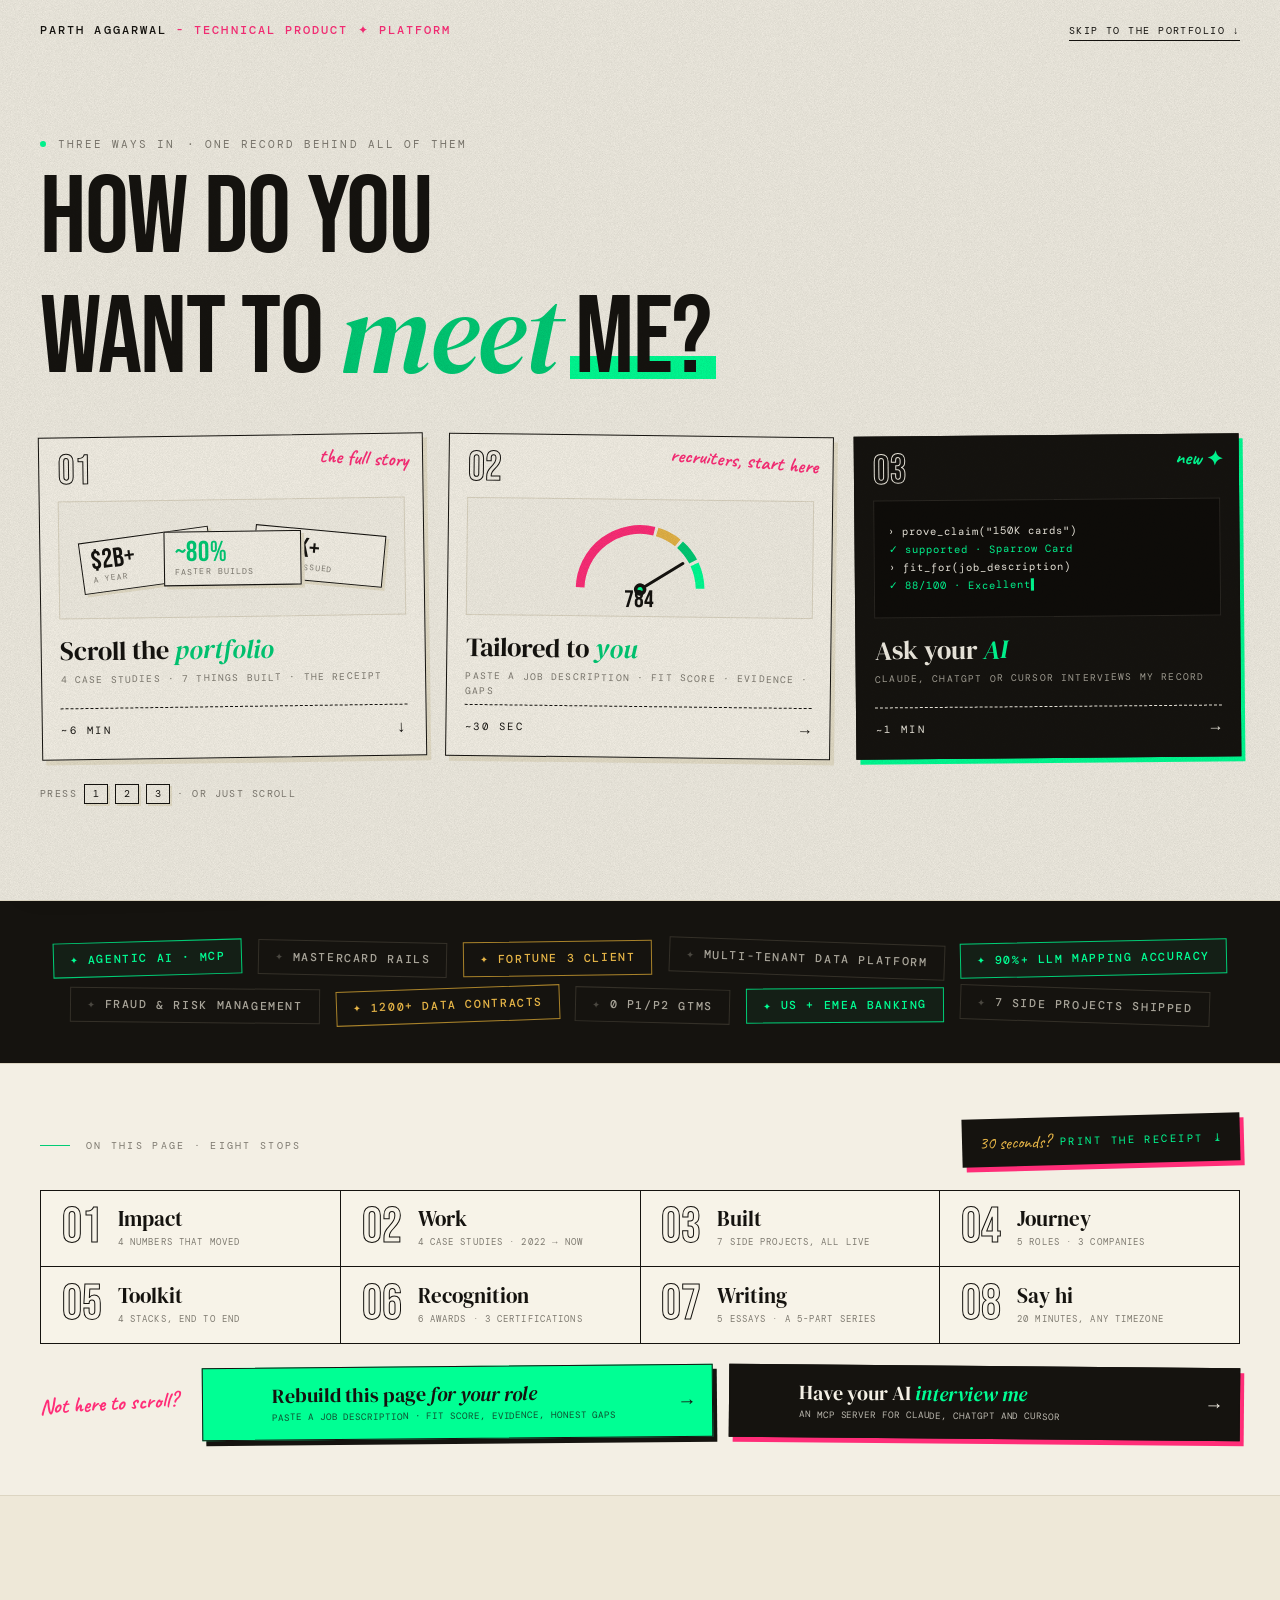
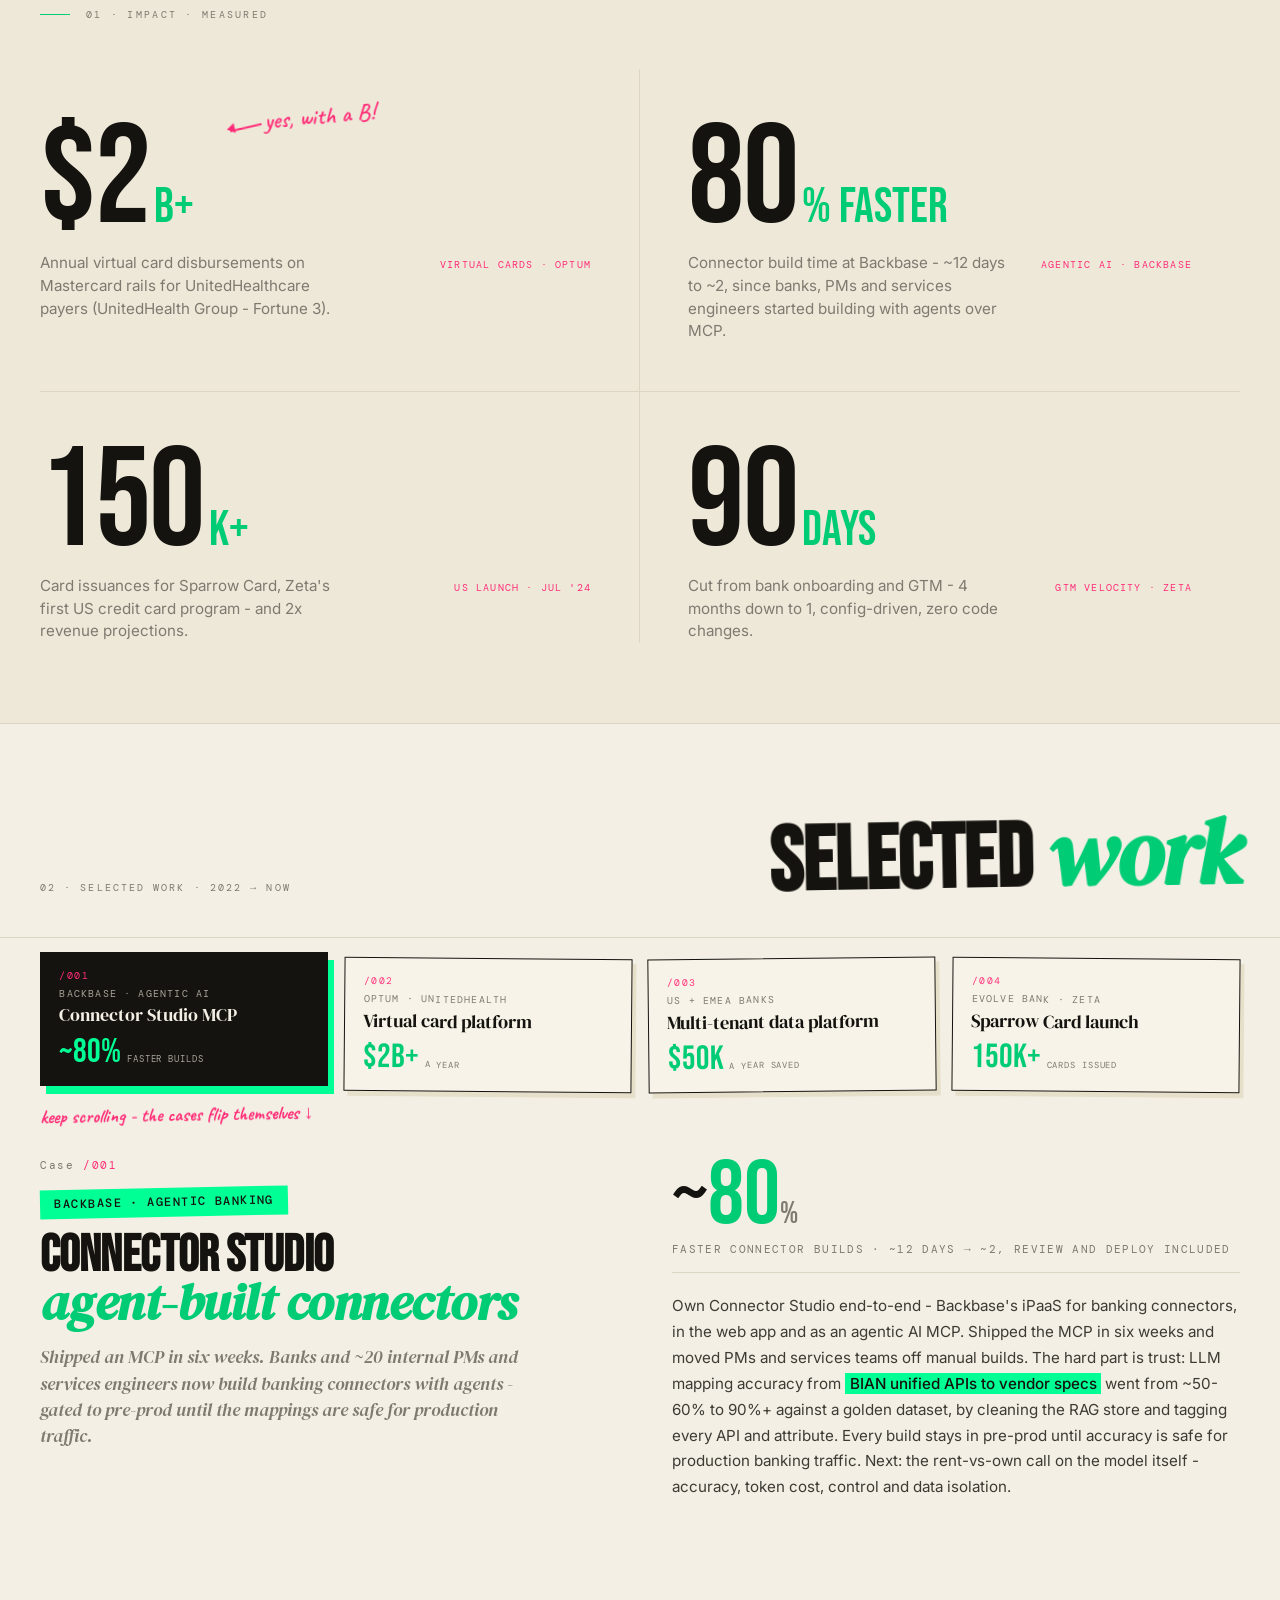
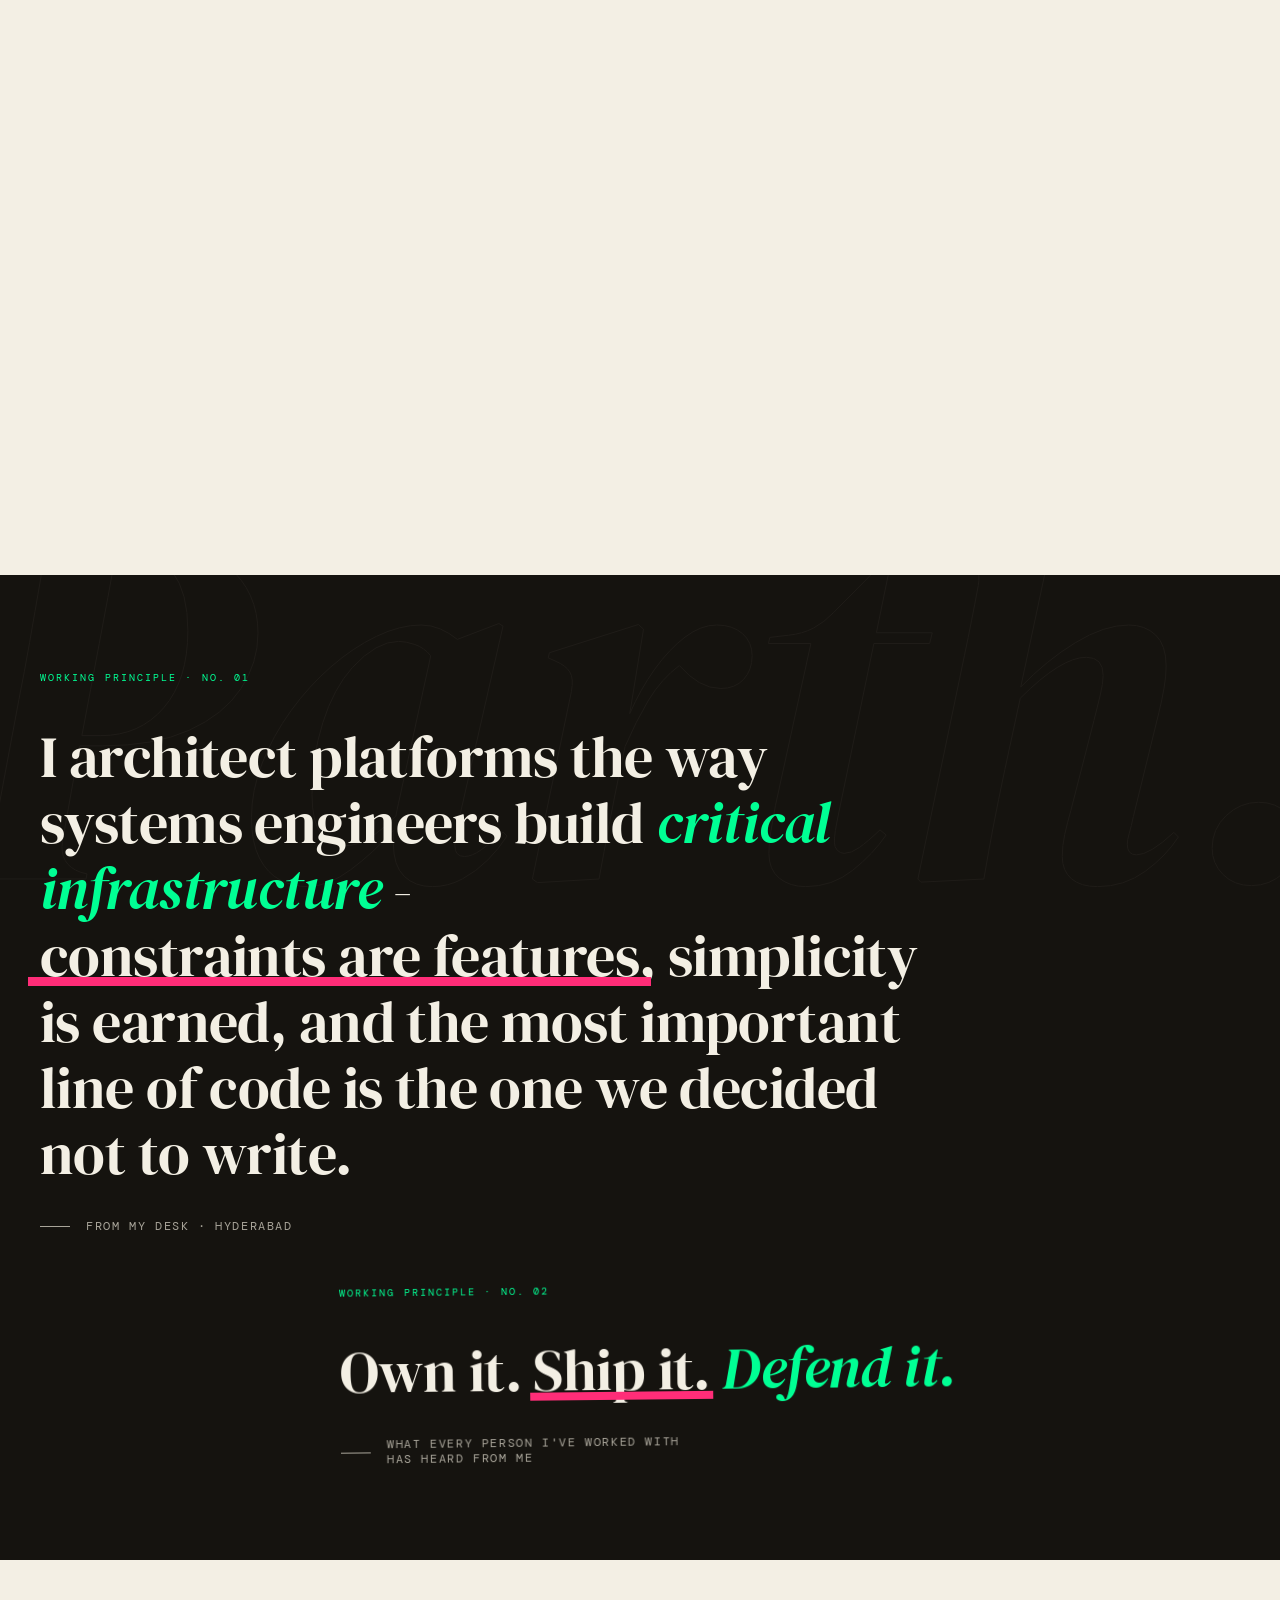
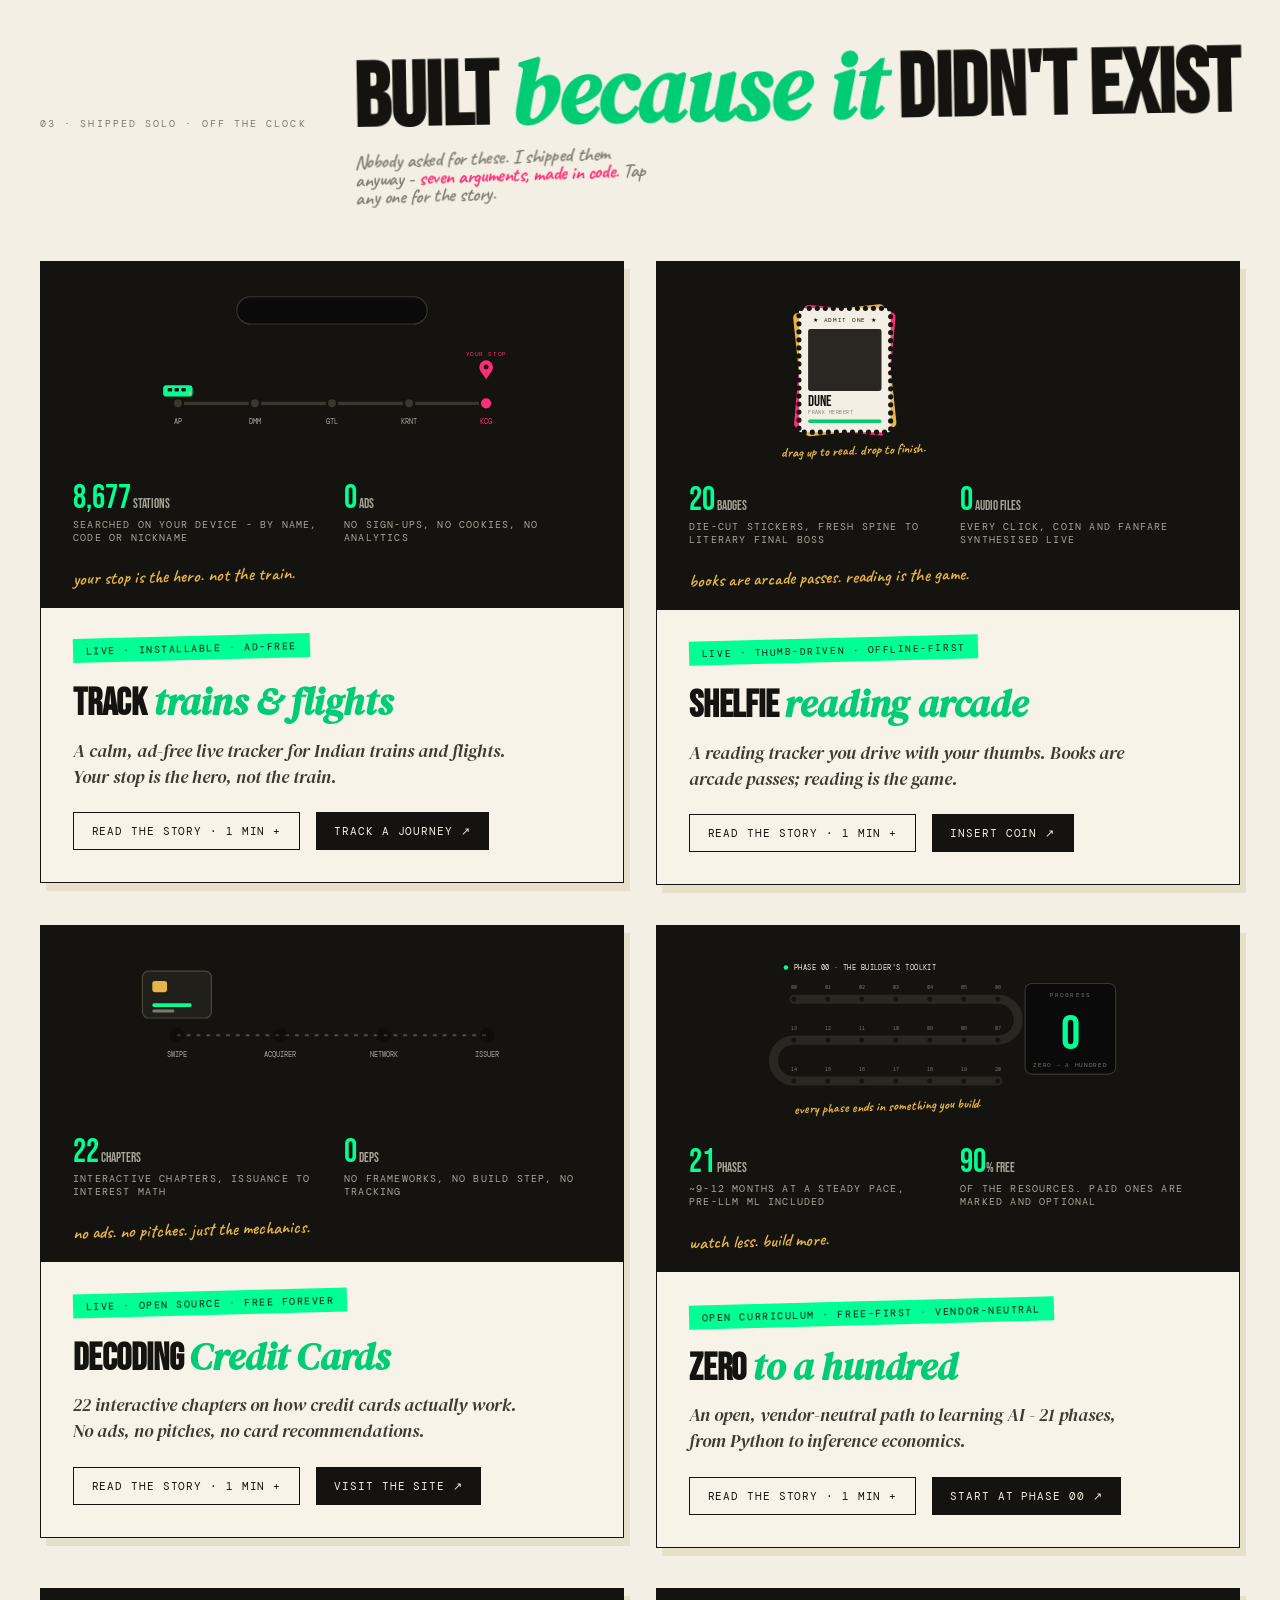
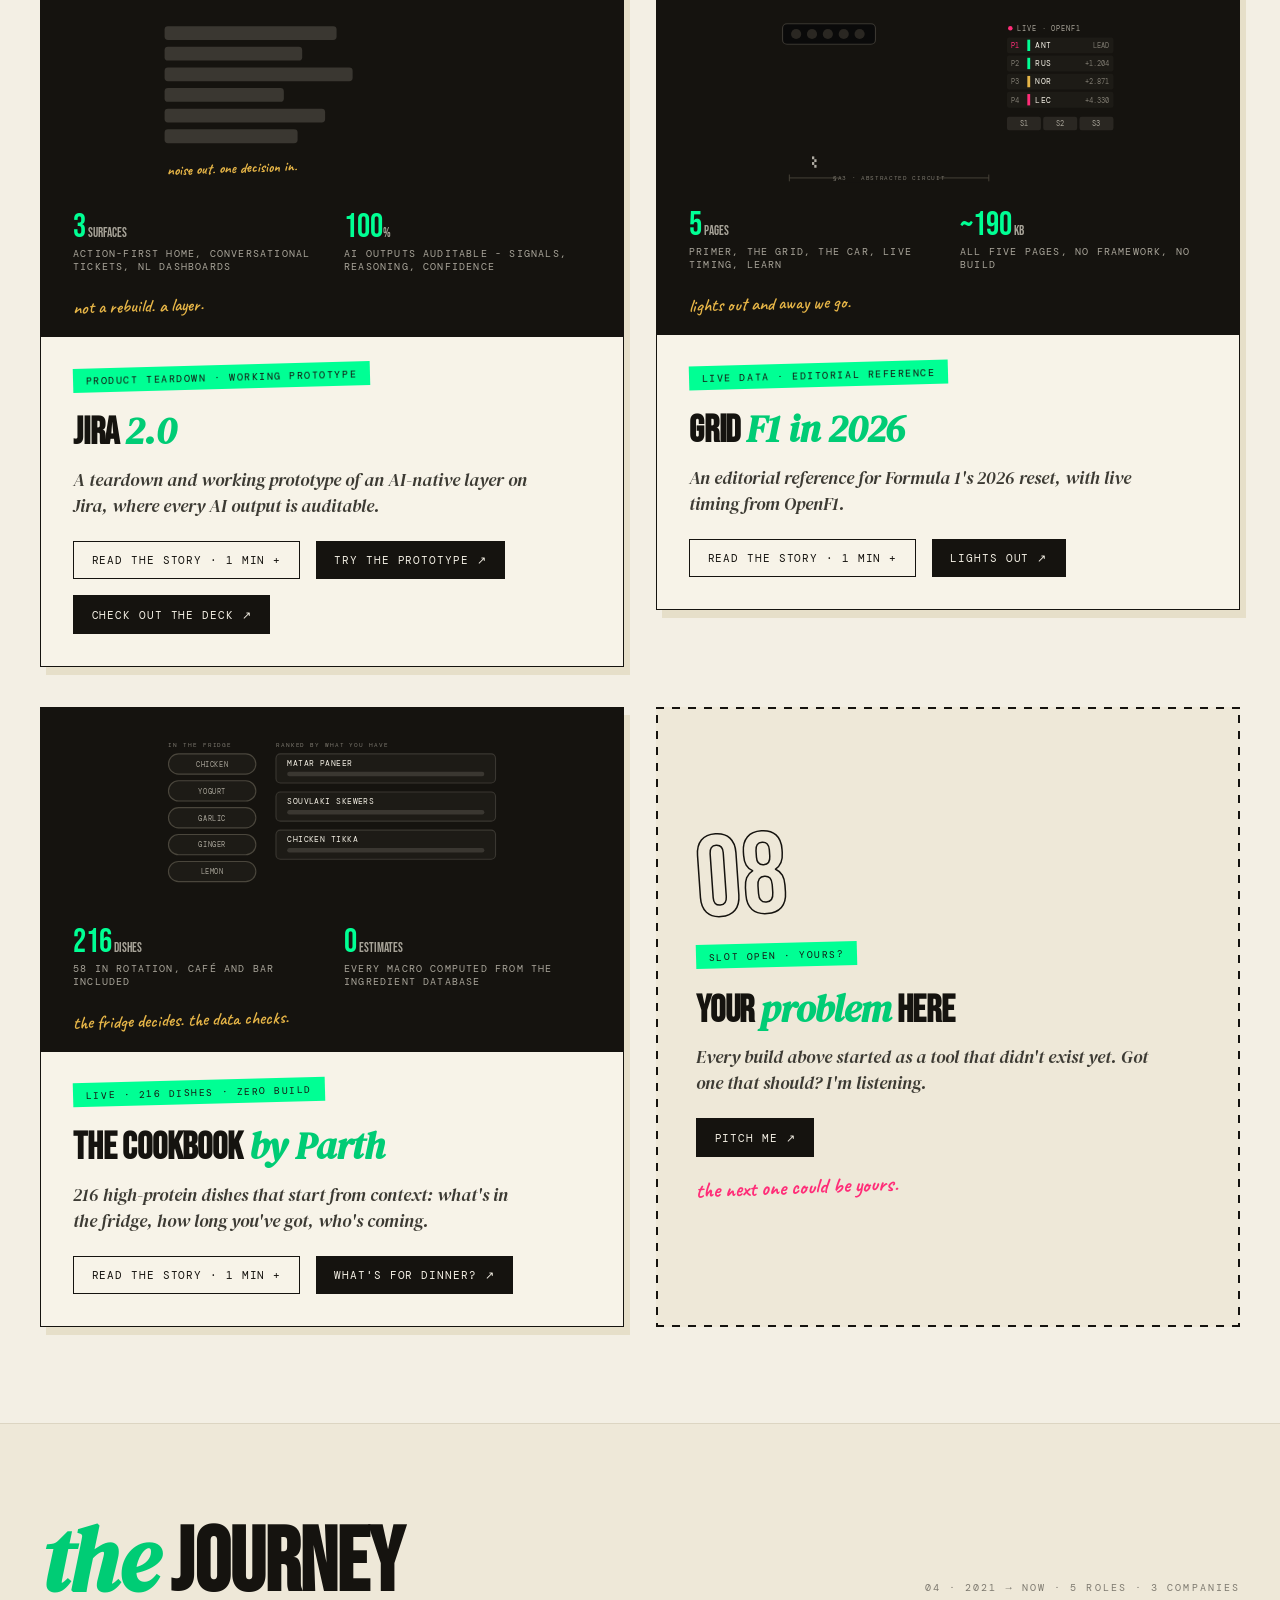
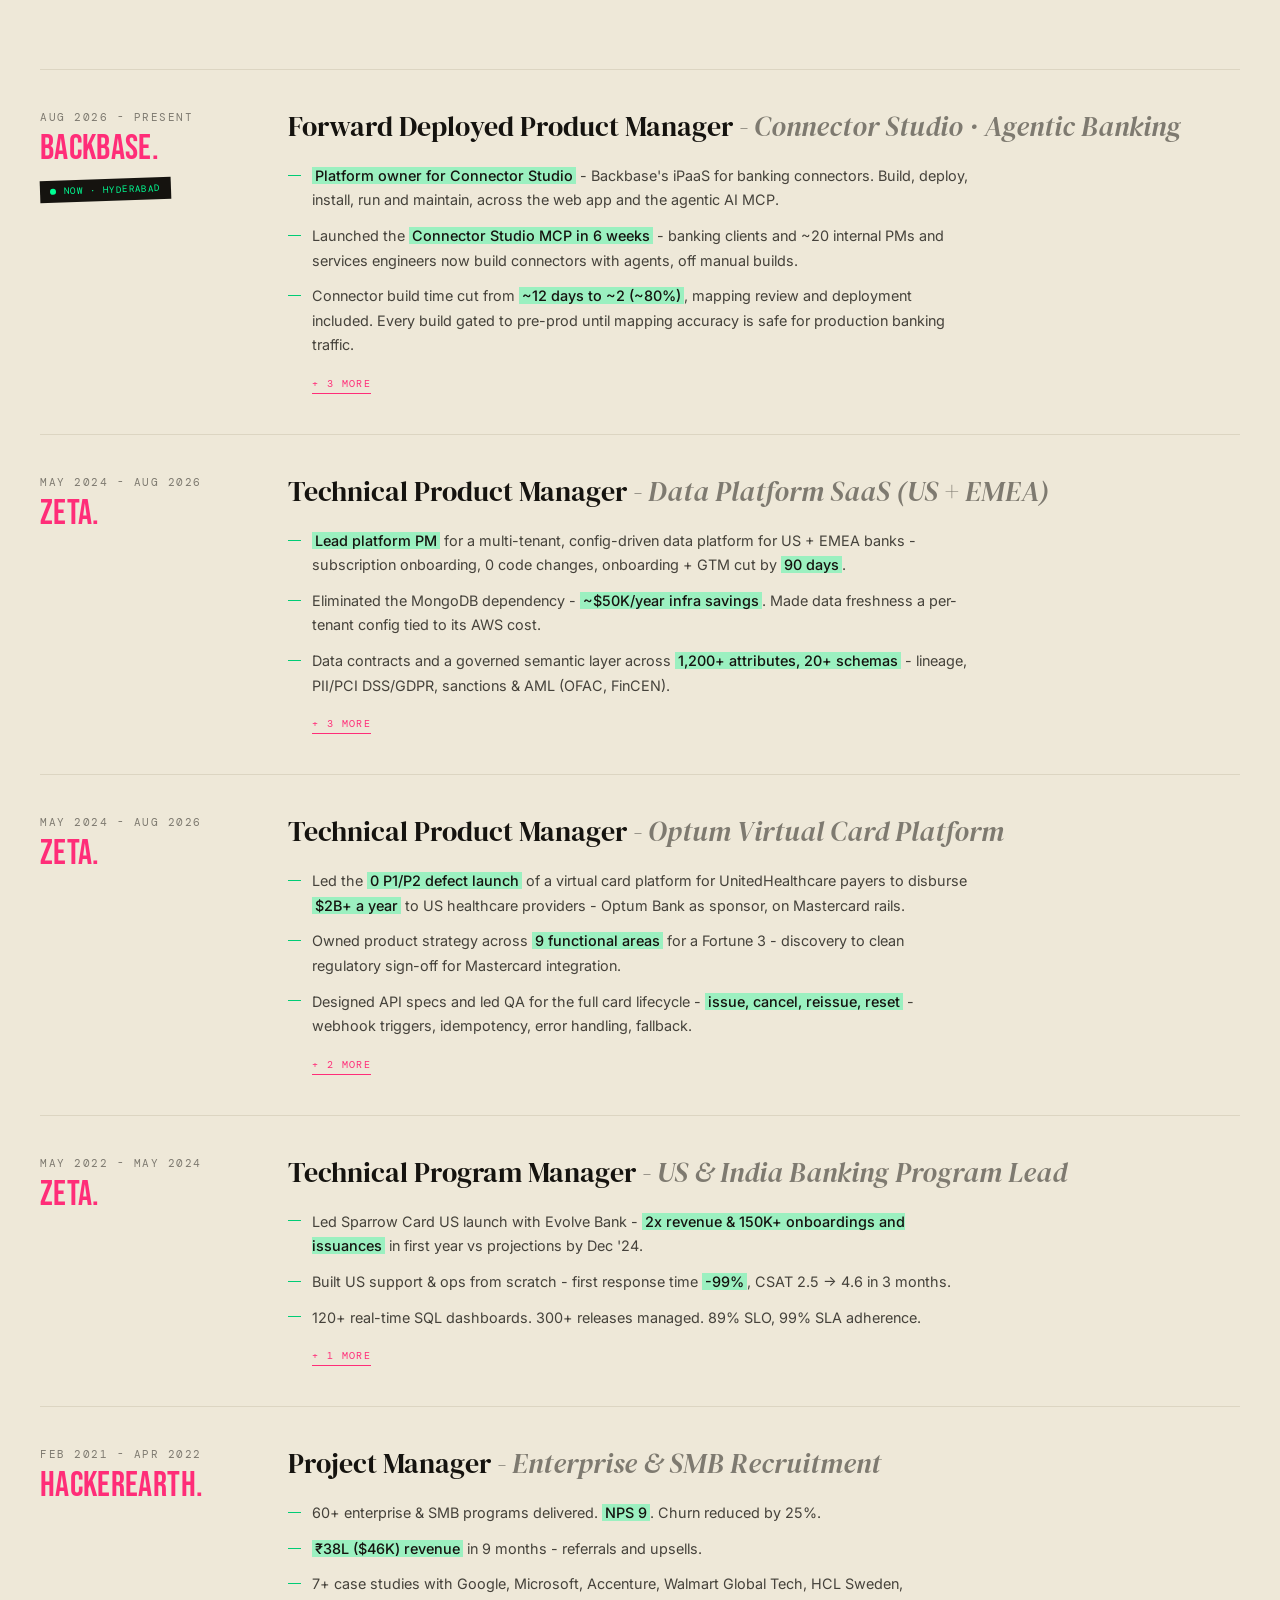
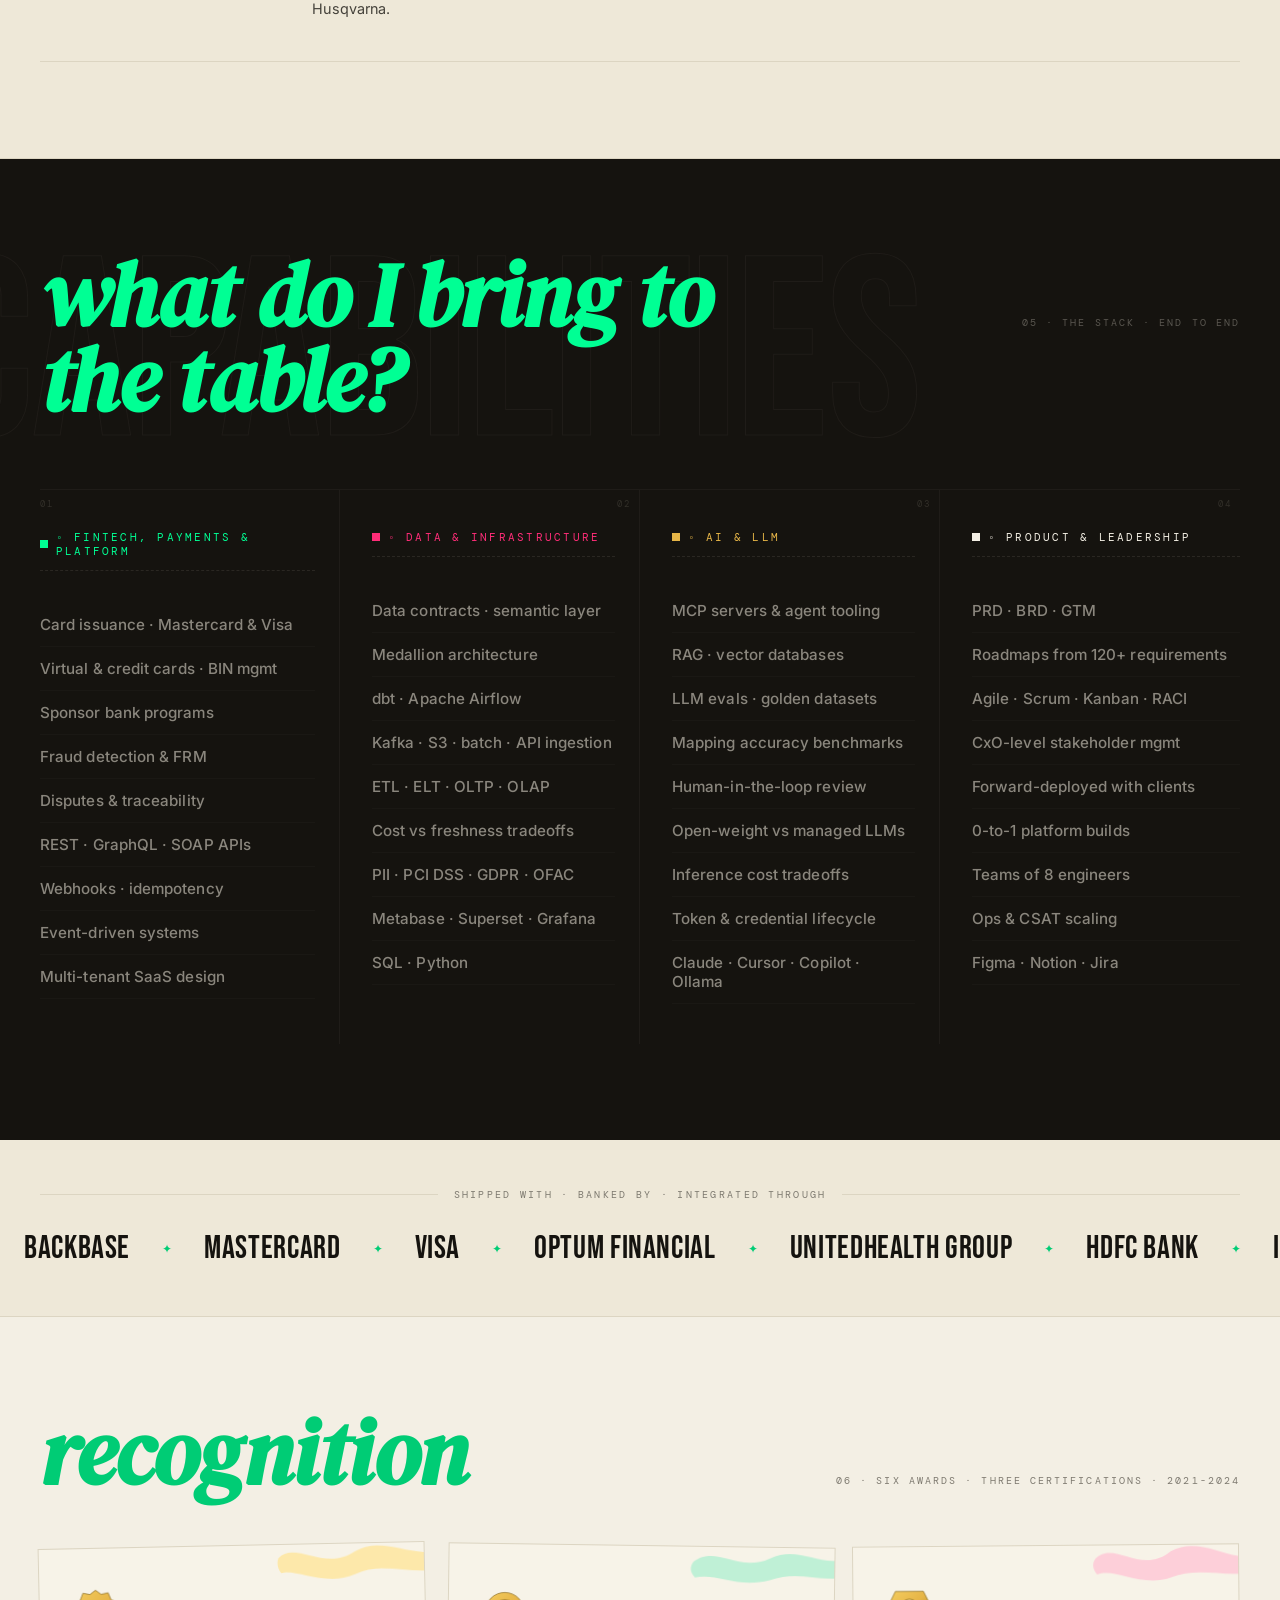
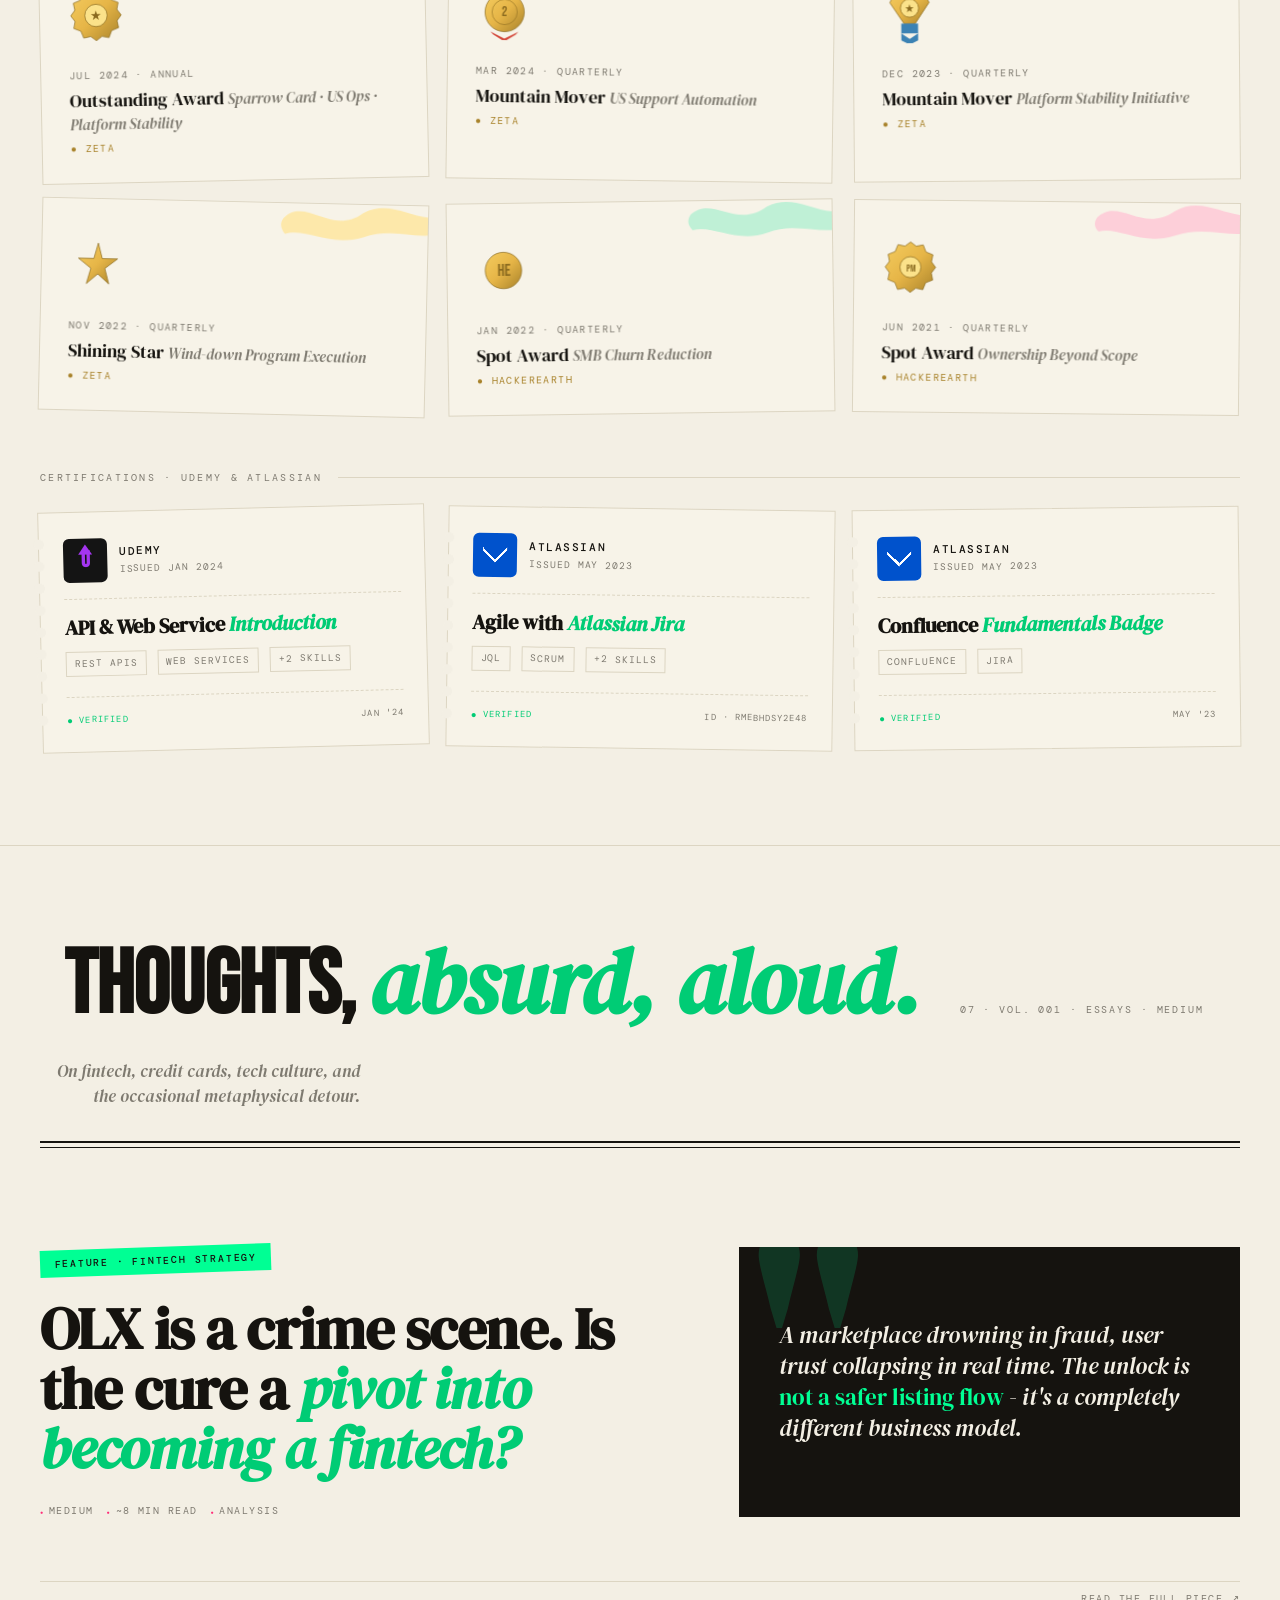
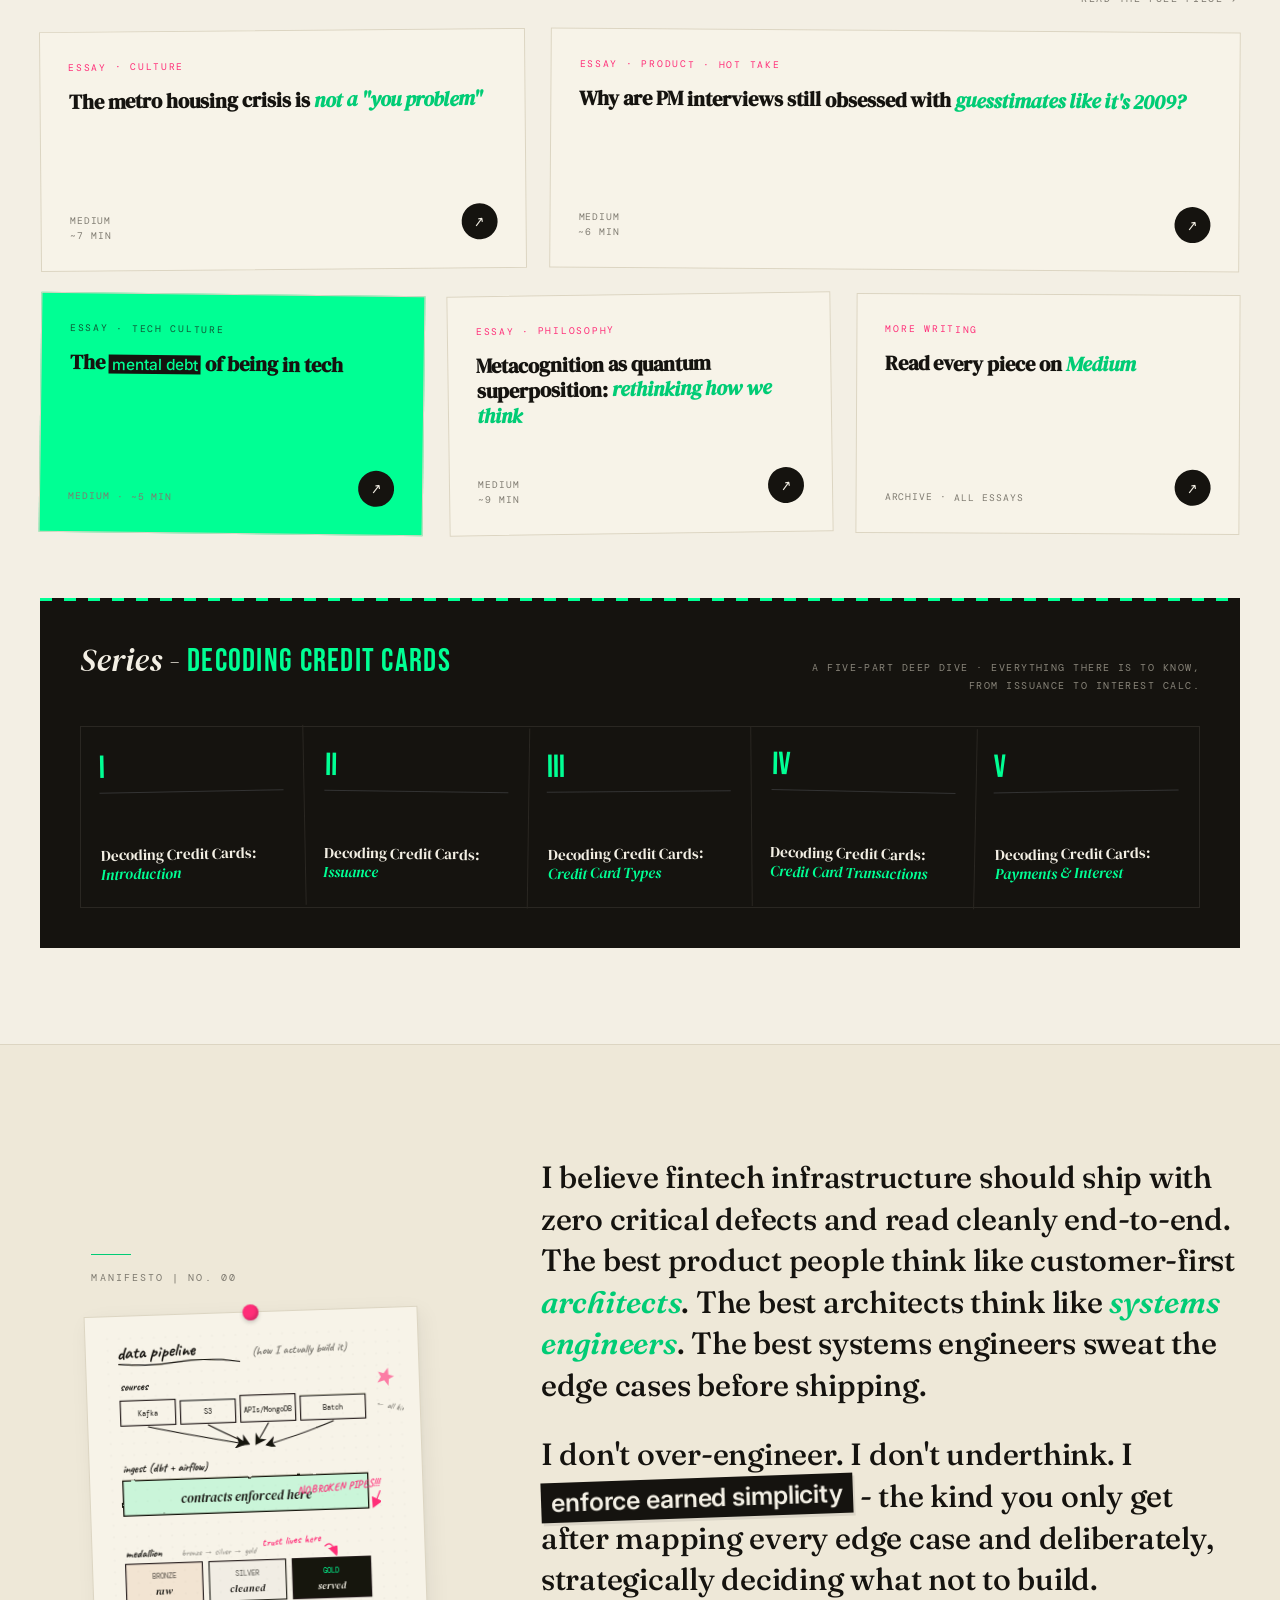
==== commit b1a4fc53: "Add the door, and a calmer MCP page, both in the original design The door: every visit to the portfo" ====
--- a/index.html
+++ b/index.html
@@ -24,8 +24,13 @@
 <link rel="stylesheet" href="css/sections.css">
 <link rel="stylesheet" href="css/projects.css">
 <link rel="stylesheet" href="css/receipt.css">
-<!-- mark js early so collapsible content never flashes open then shut -->
-<script>document.documentElement.classList.add('js')</script>
+<link rel="stylesheet" href="css/door.css">
+<!-- mark js early so collapsible content never flashes open then shut;
+     every visit opens on the door, unless a link points somewhere specific -->
+<script>
+  document.documentElement.classList.add('js');
+  if (!location.hash) document.documentElement.classList.add('door-open');
+</script>
 <script type="module" src="js/main.js"></script>
 <script type="application/ld+json">{"@context": "https://schema.org", "@type": "Person", "name": "Parth Aggarwal", "jobTitle": "Forward Deployed Product Manager", "worksFor": {"@type": "Organization", "name": "Backbase"}, "address": {"@type": "PostalAddress", "addressLocality": "Hyderabad", "addressCountry": "IN"}, "url": "https://parth8.github.io/portfolio/", "sameAs": ["https://linkedin.com/in/aggarwalparth", "https://parthaggarwal8.medium.com"], "knowsAbout": ["Platform product management", "Agentic AI", "MCP", "RAG", "Card issuing", "Payments", "Data platforms"]}</script>
 </head>
@@ -34,6 +39,71 @@
 <div id="cursor" aria-hidden="true"></div>
 <div id="cursor-ring" aria-hidden="true"></div>
 
+<!-- THE DOOR: every visit starts with a choice -->
+<div class="door" id="door" role="dialog" aria-modal="true" aria-labelledby="doorTitle">
+  <div class="door-top">
+    <span class="door-logo">Parth Aggarwal<span class="dl-tail"> <span>-</span> Technical Product ✦ Platform</span></span>
+    <button type="button" class="door-skip" data-door="portfolio">Skip<span class="ds-long"> to the portfolio</span> <span aria-hidden="true">↓</span></button>
+  </div>
+
+  <div class="door-main">
+    <p class="door-eyebrow">Three ways in<span class="de-long"> · one record behind all of them</span></p>
+    <h1 class="door-title" id="doorTitle">
+      <span class="dl"><span class="dw w1">How do you</span></span>
+      <span class="dl"><span class="dw w2">want to</span> <span class="dw serif w3">meet</span> <span class="dw mark w4">me?</span></span>
+    </h1>
+
+    <div class="door-cards">
+      <a class="door-card" href="#sec-hero" data-door="portfolio">
+        <span class="dc-n">01</span>
+        <span class="dc-art art-scroll" aria-hidden="true">
+          <span class="tix t1"><b>~80%</b><i>faster builds</i></span>
+          <span class="tix t2"><b>$2B+</b><i>a year</i></span>
+          <span class="tix t3"><b>150K+</b><i>cards issued</i></span>
+        </span>
+        <span class="dc-t">Scroll the <em>portfolio</em></span>
+        <span class="dc-l">4 case studies · 7 things built · the receipt</span>
+        <span class="dc-time">~6 min <span aria-hidden="true">↓</span></span>
+        <span class="dc-note">the full story</span>
+      </a>
+      <a class="door-card" href="for/" data-door="for">
+        <span class="dc-n">02</span>
+        <span class="dc-art art-dial" aria-hidden="true">
+          <svg viewBox="0 0 120 70">
+            <g fill="none" stroke-width="7">
+              <path d="M12.0 60.8 A48 48 0 0 1 70.8 15.2" stroke="#FF2D78"/>
+              <path d="M73.1 15.8 A48 48 0 0 1 89.7 24.3" stroke="#E6B547"/>
+              <path d="M91.5 25.8 A48 48 0 0 1 102.2 39.1" stroke="#00CC75"/>
+              <path d="M103.3 41.3 A48 48 0 0 1 108.0 60.8" stroke="#00FF94"/>
+            </g>
+            <g class="mini-needle"><line x1="60" y1="62" x2="60" y2="22" stroke="#15130F" stroke-width="2.5" stroke-linecap="round"/><circle cx="60" cy="62" r="5" fill="#15130F"/><circle cx="60" cy="62" r="2" fill="#00FF94"/></g>
+          </svg>
+          <span class="dial-n">784</span>
+        </span>
+        <span class="dc-t">Tailored to <em>you</em></span>
+        <span class="dc-l">Paste a job description · fit score · evidence · gaps</span>
+        <span class="dc-time">~30 sec <span aria-hidden="true">→</span></span>
+        <span class="dc-note">recruiters, start here</span>
+      </a>
+      <a class="door-card dark" href="mcp/" data-door="mcp">
+        <span class="dc-n">03</span>
+        <span class="dc-art art-term" aria-hidden="true">
+          <span class="tl l1">› prove_claim("150K cards")</span>
+          <span class="tl l2 ok">✓ supported · Sparrow Card</span>
+          <span class="tl l3">› fit_for(job_description)</span>
+          <span class="tl l4 ok">✓ 88/100 · Excellent</span>
+        </span>
+        <span class="dc-t">Ask your <em>AI</em></span>
+        <span class="dc-l">Claude, ChatGPT or Cursor interviews my record</span>
+        <span class="dc-time">~1 min <span aria-hidden="true">→</span></span>
+        <span class="dc-note">new ✦</span>
+      </a>
+    </div>
+
+    <p class="door-hint"><span>Press</span> <kbd>1</kbd> <kbd>2</kbd> <kbd>3</kbd> <span>· or just scroll</span></p>
+  </div>
+</div>
+
 <div class="scroll-progress" aria-hidden="true">
   <div class="scroll-progress-fill" id="scrollFill"></div>
 </div>
@@ -41,7 +111,7 @@
 <nav class="topnav" aria-label="Primary">
   <a href="#" class="nav-logo">Parth Aggarwal <span class="nl-tail"><span>-</span> Technical Product ✦ Platform</span></a>
   <div class="modes" role="navigation" aria-label="Ways to see Parth">
-    <a class="mode" href="./" aria-current="page"><span class="m-n">01</span> Portfolio</a>
+    <a class="mode" href="#sec-hero" aria-current="page"><span class="m-n">01</span> Portfolio</a>
     <a class="mode" href="for/"><span class="m-n">02</span> For you</a>
     <a class="mode" href="mcp/"><span class="m-n">03</span> MCP <span class="m-new" aria-hidden="true"></span></a>
   </div>
--- a/css/door.css
+++ b/css/door.css
@@ -0,0 +1,175 @@
+/* THE DOOR - every visit opens on a choice. Same paper, ink and neon as the rest of the portfolio:
+   the hero's word-by-word reveal, the For-you persona cards, a pink note in the margin.
+   Picking the portfolio lifts the door like a shutter and the hero animates in behind it. */
+
+.door{display:none}
+.door-open .door{
+  display:flex;flex-direction:column;
+  position:fixed;inset:0;z-index:500;
+  background:var(--eggshell);color:var(--ink);
+  padding:1.3rem 2.5rem 2rem;overflow-y:auto;overscroll-behavior:contain;
+  transition:transform 1s cubic-bezier(0.76,0,0.24,1);
+}
+html.door-open,html.door-open body{overflow:hidden}
+/* the hero waits behind the door: its reveal plays when the door lifts */
+.door-open .hero-word,.door-open .hero-word.with-mark::after{animation-play-state:paused}
+.door-open .topnav{opacity:0}
+.topnav{transition:opacity 0.5s 0.4s}
+
+/* a neon hem on the shutter */
+.door::after{content:'';position:fixed;left:0;right:0;bottom:0;height:6px;background:var(--neon);transform:scaleX(0);transform-origin:left;transition:transform 0.5s cubic-bezier(0.76,0,0.24,1)}
+.door.lift{transform:translateY(-100%)}
+.door.lift::after{transform:scaleX(1);transition-duration:0.35s}
+.door.leaving .door-main{opacity:0;transform:scale(0.985);transition:opacity 0.35s,transform 0.35s}
+
+.door-top{display:flex;justify-content:space-between;align-items:center;gap:1rem}
+.door-logo{font-family:'DM Mono',monospace;font-size:0.72rem;font-weight:500;letter-spacing:0.18em;text-transform:uppercase;color:var(--ink)}
+.door-logo span{color:var(--pink)}
+.door-skip{
+  font-family:'DM Mono',monospace;font-size:0.64rem;letter-spacing:0.14em;text-transform:uppercase;
+  background:none;border:none;border-bottom:1px solid var(--ink);color:var(--ink);padding:0.2rem 0;cursor:pointer;
+  transition:color 0.2s,border-color 0.2s;
+}
+.door-skip:hover{color:var(--pink);border-color:var(--pink)}
+
+.door-main{flex:1;display:flex;flex-direction:column;justify-content:center;padding:2rem 0 0;max-width:1400px;width:100%;margin:0 auto}
+.door-eyebrow{
+  display:flex;align-items:center;gap:0.75rem;
+  font-family:'DM Mono',monospace;font-size:0.7rem;letter-spacing:0.18em;text-transform:uppercase;color:var(--gray);
+  opacity:0;animation:fadeUp 0.6s cubic-bezier(0.22,1,0.36,1) 0.05s forwards;
+}
+.door-eyebrow::before{content:'';width:6px;height:6px;border-radius:50%;background:var(--neon);animation:pulse-dot 1.8s ease-in-out infinite}
+@keyframes fadeUp{from{opacity:0;transform:translateY(10px)}to{opacity:1;transform:none}}
+
+.door-title{
+  font-family:'Bebas Neue',sans-serif;font-weight:400;
+  font-size:clamp(3.4rem,min(8.6vw,15vh),9.5rem);line-height:0.86;letter-spacing:-0.012em;
+  margin:0.9rem 0 2.2rem;
+}
+.dl{display:block;overflow:hidden;padding:0.06em 0 0.12em}
+.dw{display:inline-block;transform:translateY(110%);animation:reveal-up 1s cubic-bezier(0.22,1,0.36,1) forwards}
+.dw.w1{animation-delay:0.1s}.dw.w2{animation-delay:0.22s}.dw.w3{animation-delay:0.34s}.dw.w4{animation-delay:0.46s}
+.dw.serif{font-family:'DM Serif Display',serif;font-style:italic;letter-spacing:-0.02em;color:var(--neon-dark)}
+.dw.mark{position:relative}
+.dw.mark::after{
+  content:'';position:absolute;left:-4%;right:-4%;bottom:8%;height:24%;background:var(--neon);z-index:-1;
+  transform:scaleX(0);transform-origin:left;animation:slide-in 0.8s cubic-bezier(0.76,0,0.24,1) 1s forwards;
+}
+
+/* the three doors: persona cards, grown up */
+.door-cards{display:grid;grid-template-columns:repeat(3,minmax(0,1fr));gap:1.4rem}
+.door-card{
+  --tilt:-0.8deg;
+  position:relative;display:flex;flex-direction:column;gap:0.35rem;
+  text-decoration:none;color:var(--ink);
+  background:var(--paper);border:1.5px solid var(--ink);padding:1rem 1.15rem 1.15rem;
+  box-shadow:4px 5px 0 var(--eggshell-deep);
+  opacity:0;transform:translateY(30px) rotate(var(--tilt));
+  animation:cardIn 0.8s cubic-bezier(0.34,1.56,0.64,1) forwards;
+  transition:transform 0.4s cubic-bezier(0.34,1.56,0.64,1),box-shadow 0.35s,background 0.3s,color 0.3s;
+}
+.door-card:nth-child(1){animation-delay:0.55s}
+.door-card:nth-child(2){--tilt:0.7deg;animation-delay:0.67s}
+.door-card:nth-child(3){--tilt:-0.5deg;animation-delay:0.79s}
+@keyframes cardIn{to{opacity:1;transform:rotate(var(--tilt))}}
+.door-card.in{opacity:1;animation:none;transform:rotate(var(--tilt))}
+.door-card:hover,.door-card:focus-visible{transform:translateY(-6px) rotate(0deg);box-shadow:7px 9px 0 var(--pink)}
+.door-card.dark{background:var(--ink);color:var(--eggshell);border-color:var(--ink);box-shadow:4px 5px 0 var(--neon)}
+.door-card.dark:hover,.door-card.dark:focus-visible{box-shadow:7px 9px 0 var(--neon)}
+.door-card.picked{transform:translateY(-8px) rotate(0deg) scale(1.02);background:var(--ink);color:var(--eggshell);box-shadow:8px 10px 0 var(--neon)}
+
+.dc-n{font-family:'Bebas Neue',sans-serif;font-size:2.6rem;line-height:0.85;color:transparent;-webkit-text-stroke:1px var(--ink);transition:color 0.3s,-webkit-text-stroke-color 0.3s}
+.door-card.dark .dc-n{-webkit-text-stroke-color:var(--eggshell)}
+.door-card:hover .dc-n{color:var(--pink);-webkit-text-stroke-color:var(--pink)}
+.door-card.dark:hover .dc-n{color:var(--neon);-webkit-text-stroke-color:var(--neon)}
+.dc-t{font-family:'DM Serif Display',serif;font-size:1.65rem;line-height:1.1;margin-top:0.2rem}
+.dc-t em{font-style:italic;color:var(--neon-dark)}
+.door-card.dark .dc-t em{color:var(--neon)}
+.dc-l{font-family:'DM Mono',monospace;font-size:0.6rem;letter-spacing:0.12em;text-transform:uppercase;color:var(--gray);line-height:1.6}
+.door-card.dark .dc-l{color:var(--gray-light)}
+.dc-time{
+  margin-top:auto;padding-top:0.7rem;display:flex;justify-content:space-between;align-items:center;
+  font-family:'DM Mono',monospace;font-size:0.66rem;letter-spacing:0.14em;text-transform:uppercase;border-top:1px dashed currentColor;
+}
+.dc-time span{font-size:1rem;transition:transform 0.35s cubic-bezier(0.22,1,0.36,1)}
+.door-card:hover .dc-time span{transform:translate(4px,0)}
+.door-card[data-door="portfolio"]:hover .dc-time span{transform:translate(0,4px)}
+.dc-note{
+  position:absolute;top:0.7rem;right:0.9rem;
+  font-family:'Caveat',cursive;font-weight:700;font-size:1.25rem;color:var(--pink);transform:rotate(4deg);
+}
+.door-card.dark .dc-note{color:var(--neon)}
+
+/* the little scenes */
+.dc-art{position:relative;display:block;height:118px;margin:0.35rem 0 0.6rem;border:1px solid var(--border);background:var(--eggshell);overflow:hidden}
+.door-card.dark .dc-art{background:#0E0C09;border-color:#2a2722}
+/* 01: three case tickets fan out */
+.tix{
+  position:absolute;left:50%;top:50%;width:38%;padding:0.45rem 0.6rem 0.5rem;
+  background:var(--paper);border:1.5px solid var(--ink);box-shadow:3px 3px 0 var(--eggshell-deep);
+  display:flex;flex-direction:column;transition:transform 0.6s cubic-bezier(0.34,1.56,0.64,1);
+}
+.tix b{font-family:'Bebas Neue',sans-serif;font-weight:400;font-size:1.7rem;line-height:0.9}
+.tix i{font-style:normal;font-family:'DM Mono',monospace;font-size:0.5rem;letter-spacing:0.1em;text-transform:uppercase;color:var(--gray)}
+.tix.t1{z-index:3;transform:translate(-50%,-50%) rotate(-2deg)}
+.tix.t1 b{color:var(--neon-dark)}
+.tix.t2{z-index:2;transform:translate(-58%,-56%) rotate(-7deg)}
+.tix.t3{z-index:1;transform:translate(-42%,-44%) rotate(6deg)}
+.door-card.play .tix.t2,.door-card:hover .tix.t2{transform:translate(-116%,-48%) rotate(-7deg)}
+.door-card.play .tix.t3,.door-card:hover .tix.t3{transform:translate(16%,-52%) rotate(6deg)}
+.door-card.play .tix.t1,.door-card:hover .tix.t1{transform:translate(-50%,-50%) rotate(0deg) scale(1.05)}
+/* 02: the credit dial swings */
+.art-dial svg{position:absolute;left:50%;top:12px;width:150px;transform:translateX(-50%);overflow:visible}
+.mini-needle{transform-origin:60px 62px;transform:rotate(-90deg);transition:transform 1.2s cubic-bezier(0.34,1.4,0.64,1)}
+.door-card.play .mini-needle,.door-card:hover .mini-needle{transform:rotate(58deg)}
+.dial-n{position:absolute;left:50%;bottom:4px;transform:translateX(-50%);font-family:'Bebas Neue',sans-serif;font-size:1.5rem;line-height:1}
+/* 03: the terminal answers */
+.art-term{display:flex;flex-direction:column;justify-content:center;gap:0.3rem;padding:0.7rem 0.85rem}
+.tl{font-family:'DM Mono',monospace;font-size:0.66rem;color:var(--eggshell);white-space:nowrap;overflow:hidden;width:0}
+.tl.ok{color:var(--neon)}
+.door-card.play .tl{animation:typeLine 0.8s steps(24,end) forwards}
+.door-card.play .tl.l2{animation-delay:0.8s}.door-card.play .tl.l3{animation-delay:1.4s}.door-card.play .tl.l4{animation-delay:2.2s}
+.tl.l4::after{content:'▍';color:var(--neon);animation:blink 1s steps(2) infinite}
+@keyframes typeLine{to{width:100%}}
+@keyframes blink{50%{opacity:0}}
+
+.door-hint{
+  margin-top:1.6rem;display:flex;align-items:center;gap:0.45rem;flex-wrap:wrap;
+  font-family:'DM Mono',monospace;font-size:0.64rem;letter-spacing:0.14em;text-transform:uppercase;color:var(--gray);
+  opacity:0;animation:fadeUp 0.6s 1.1s forwards;
+}
+.door-hint kbd{font-family:inherit;color:var(--ink);border:1px solid var(--ink);padding:0.15rem 0.45rem;box-shadow:2px 2px 0 var(--eggshell-deep)}
+
+@media(max-width:900px){
+  .door-open .door{padding:1rem 1.25rem 1.5rem}
+  .door-logo{font-size:0.62rem;letter-spacing:0.16em}
+  .door-logo .dl-tail,.door-skip .ds-long,.door-eyebrow .de-long{display:none}
+  .door-skip{font-size:0.58rem}
+  .door-eyebrow{font-size:0.62rem}
+  .dc-note{display:none}
+  .door-title{font-size:clamp(2.7rem,12.5vw,4.5rem);margin:0.7rem 0 1.4rem}
+  .door-main{padding-top:1.4rem;justify-content:flex-start}
+  .door-cards{grid-template-columns:1fr;gap:0.9rem}
+  .door-card{display:grid;grid-template-columns:96px minmax(0,1fr);column-gap:0.9rem;row-gap:0.15rem;padding:0.75rem 0.85rem 0.8rem}
+  .dc-n{display:none}
+  .dc-art{grid-row:1/5;height:auto;min-height:92px;margin:0}
+  .dc-t{font-size:1.3rem;margin-top:0}
+  .dc-time{padding-top:0.4rem}
+  .tix{width:70%}
+  .tix.t2,.tix.t3{display:none}
+  .tix.t1,.door-card.play .tix.t1,.door-card:hover .tix.t1{transform:translate(-50%,-50%) rotate(-3deg)}
+  .tix b{font-size:1.3rem}
+  .art-dial svg{width:88px;top:14px}
+  .dial-n{font-size:1.1rem}
+  .art-term{padding:0.4rem 0.45rem}
+  .tl{font-size:0.48rem}
+  .tl.l3,.tl.l4{display:none}
+  .door-hint{display:none}
+}
+@media (prefers-reduced-motion:reduce){
+  .door-open .door{transition:none}
+  .dw,.door-card,.door-eyebrow,.door-hint{animation:none;opacity:1;transform:none}
+  .dw.mark::after{animation:none;transform:none}
+  .tl{width:100%}
+  .mini-needle{transform:rotate(58deg)}
+}
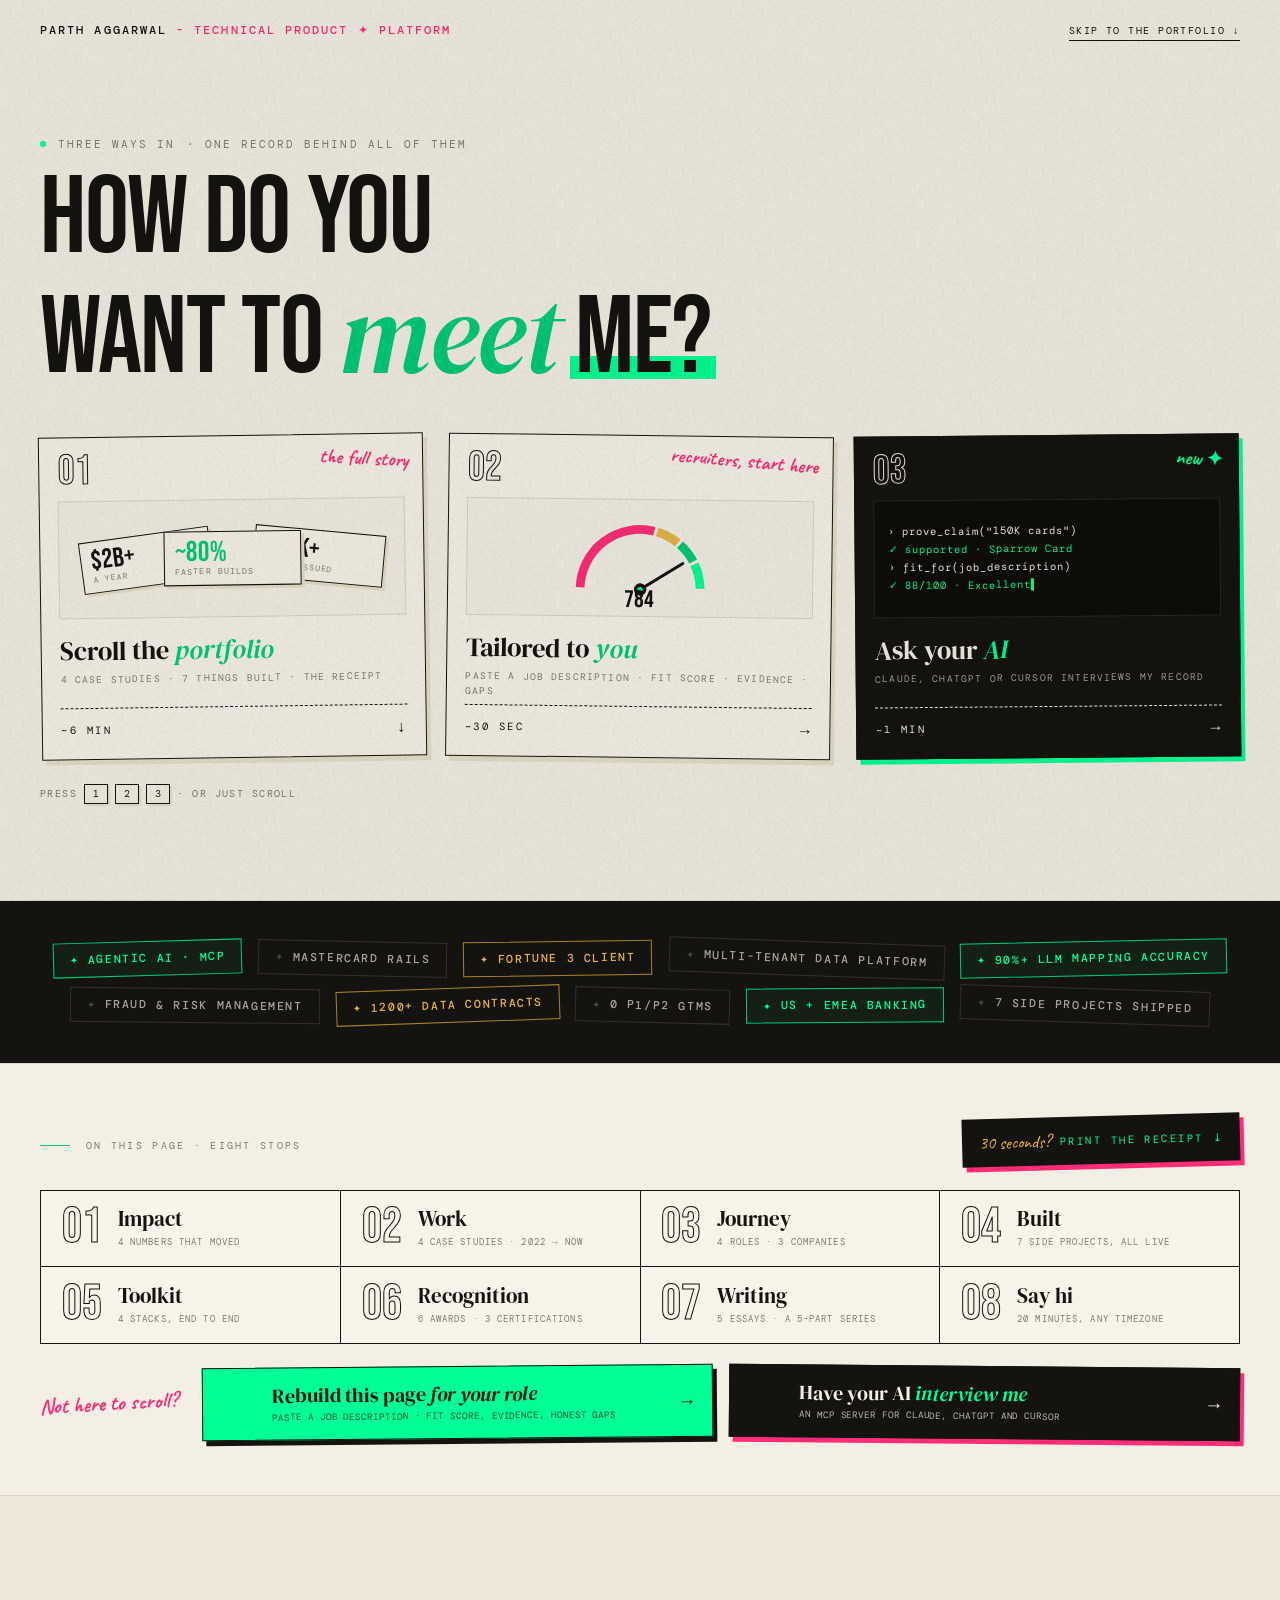
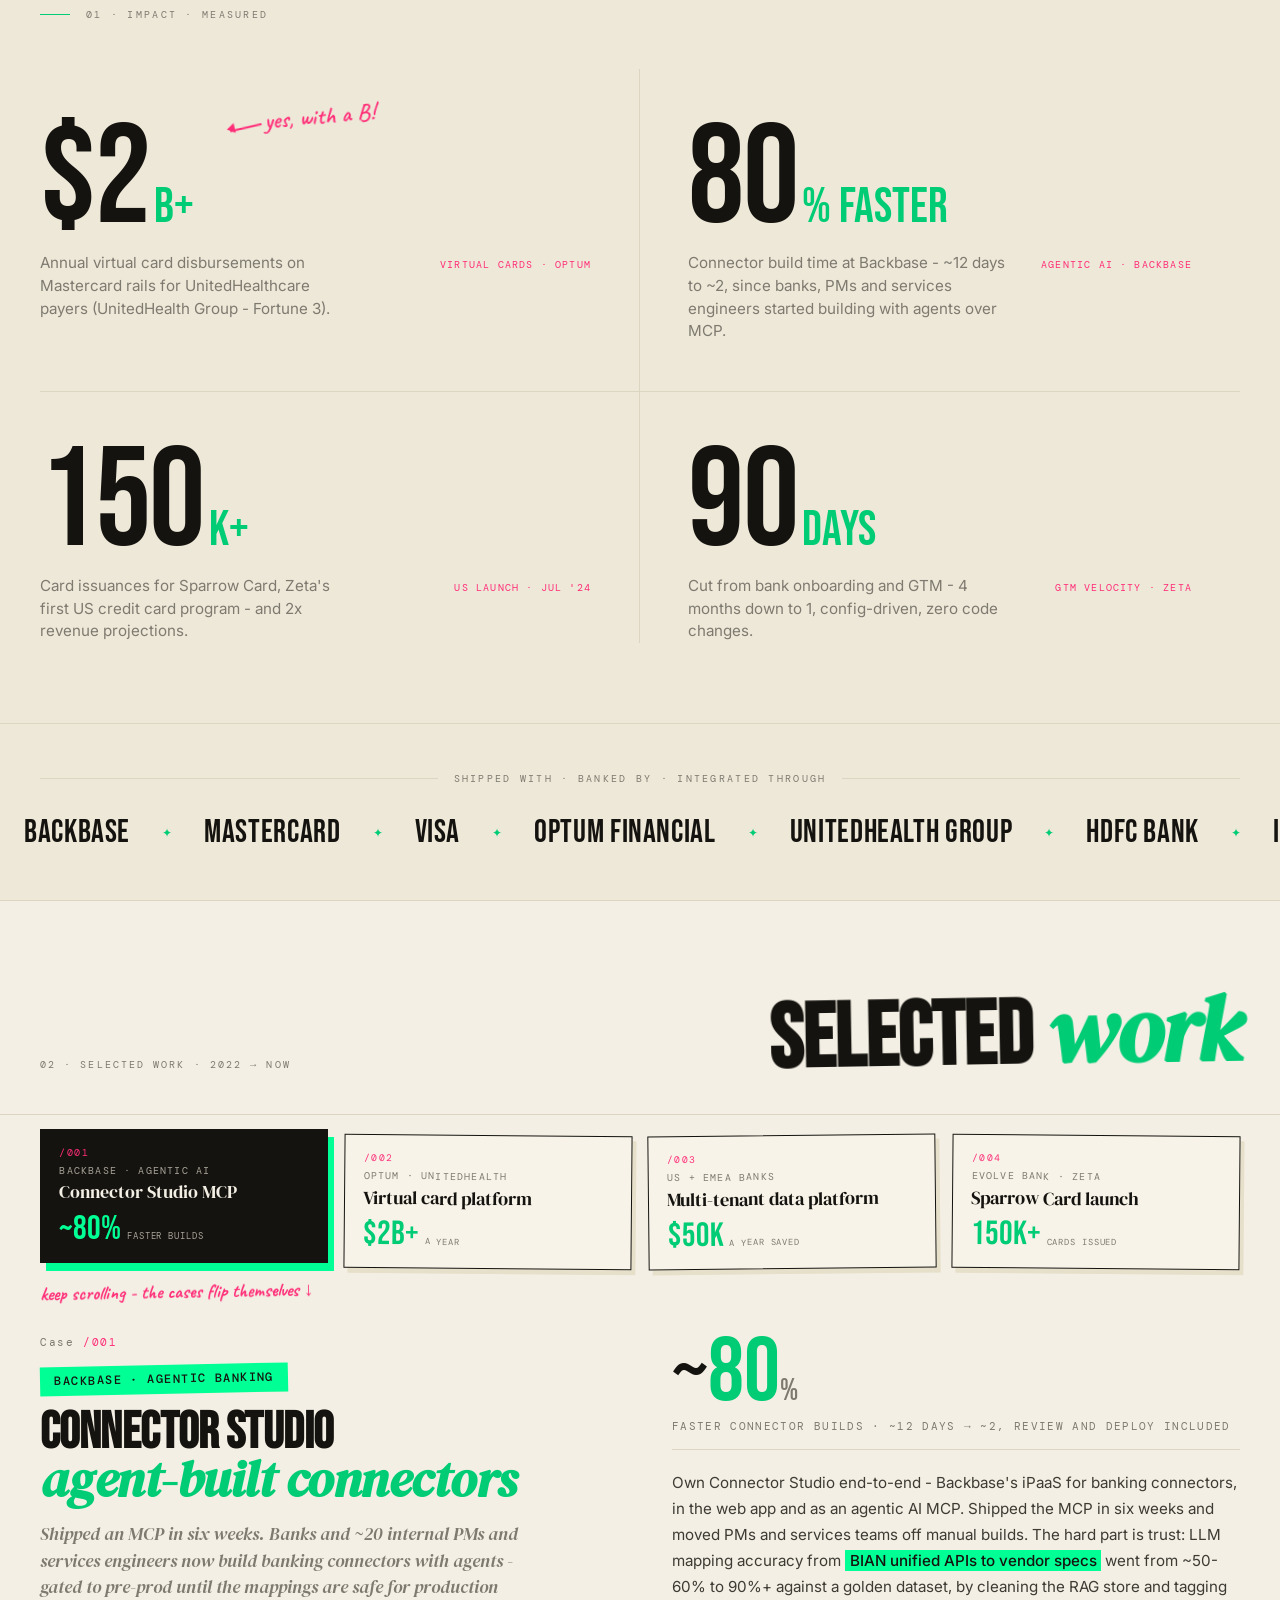
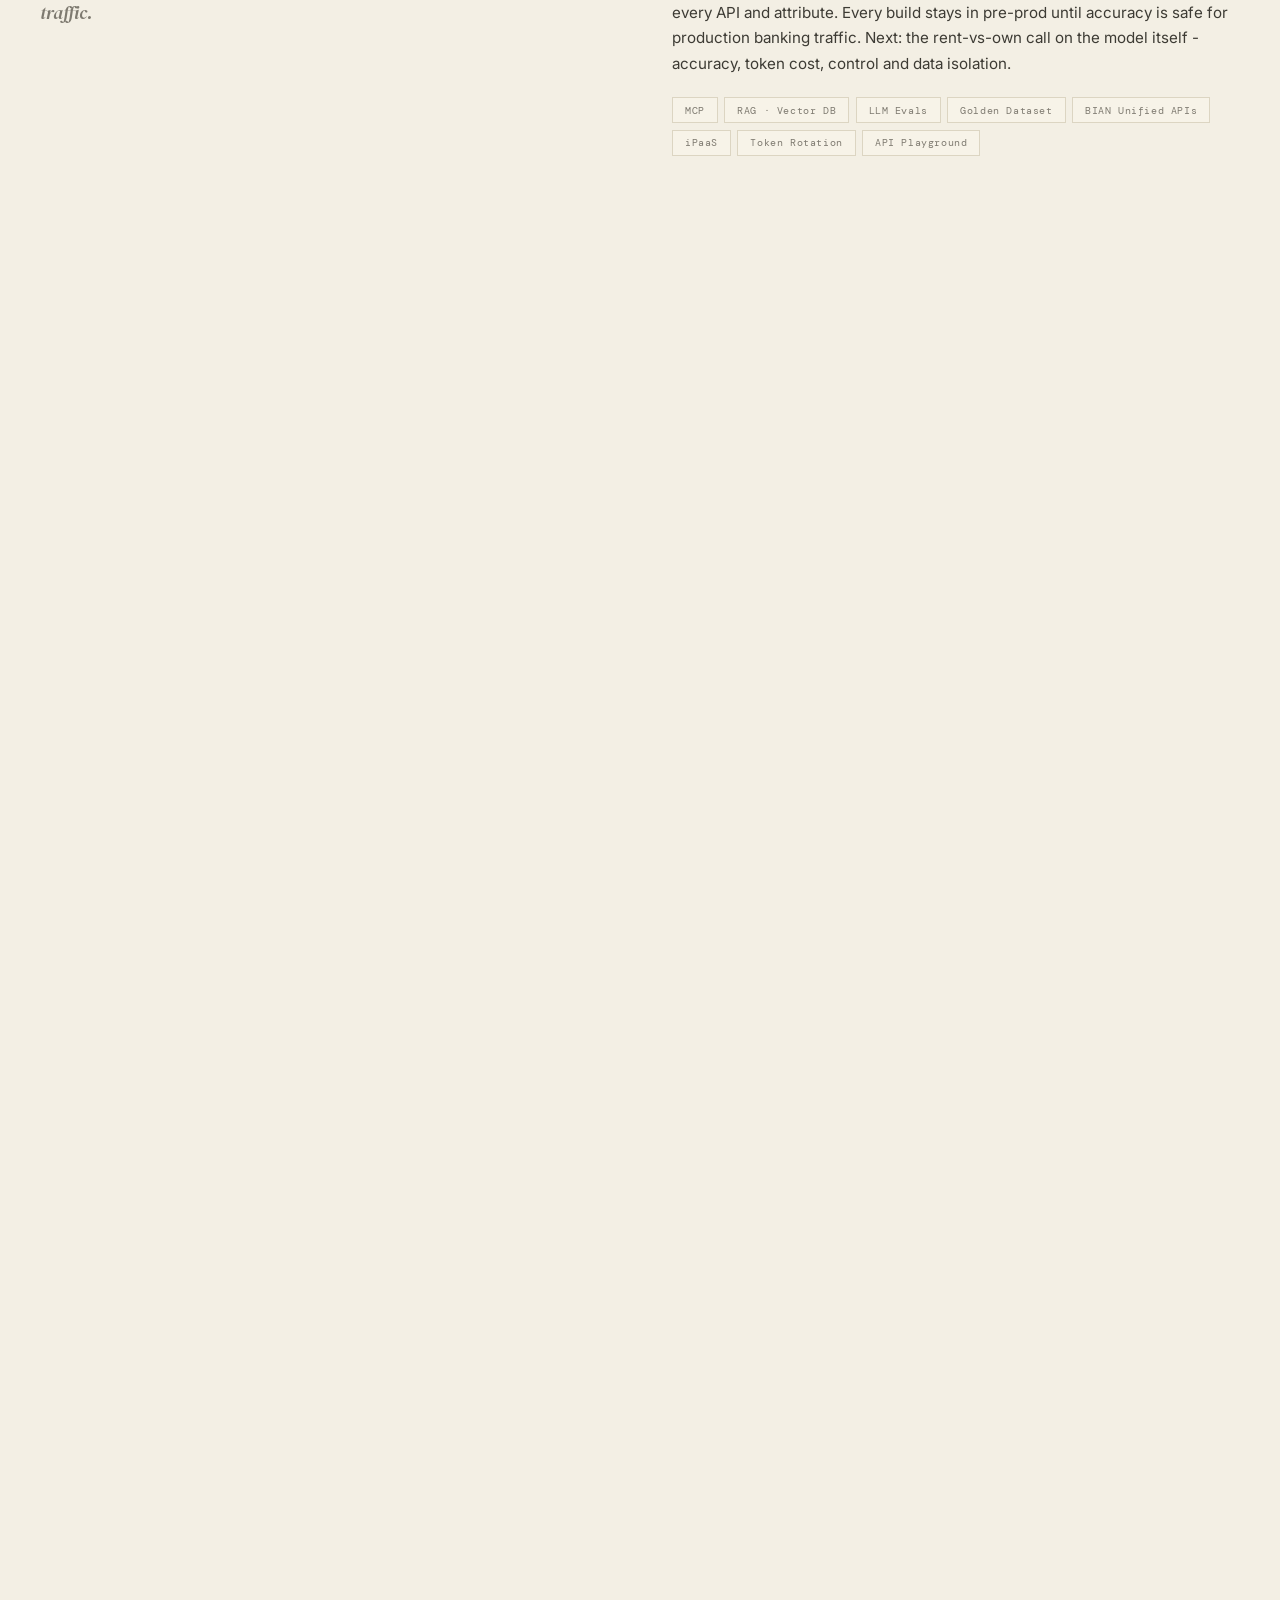
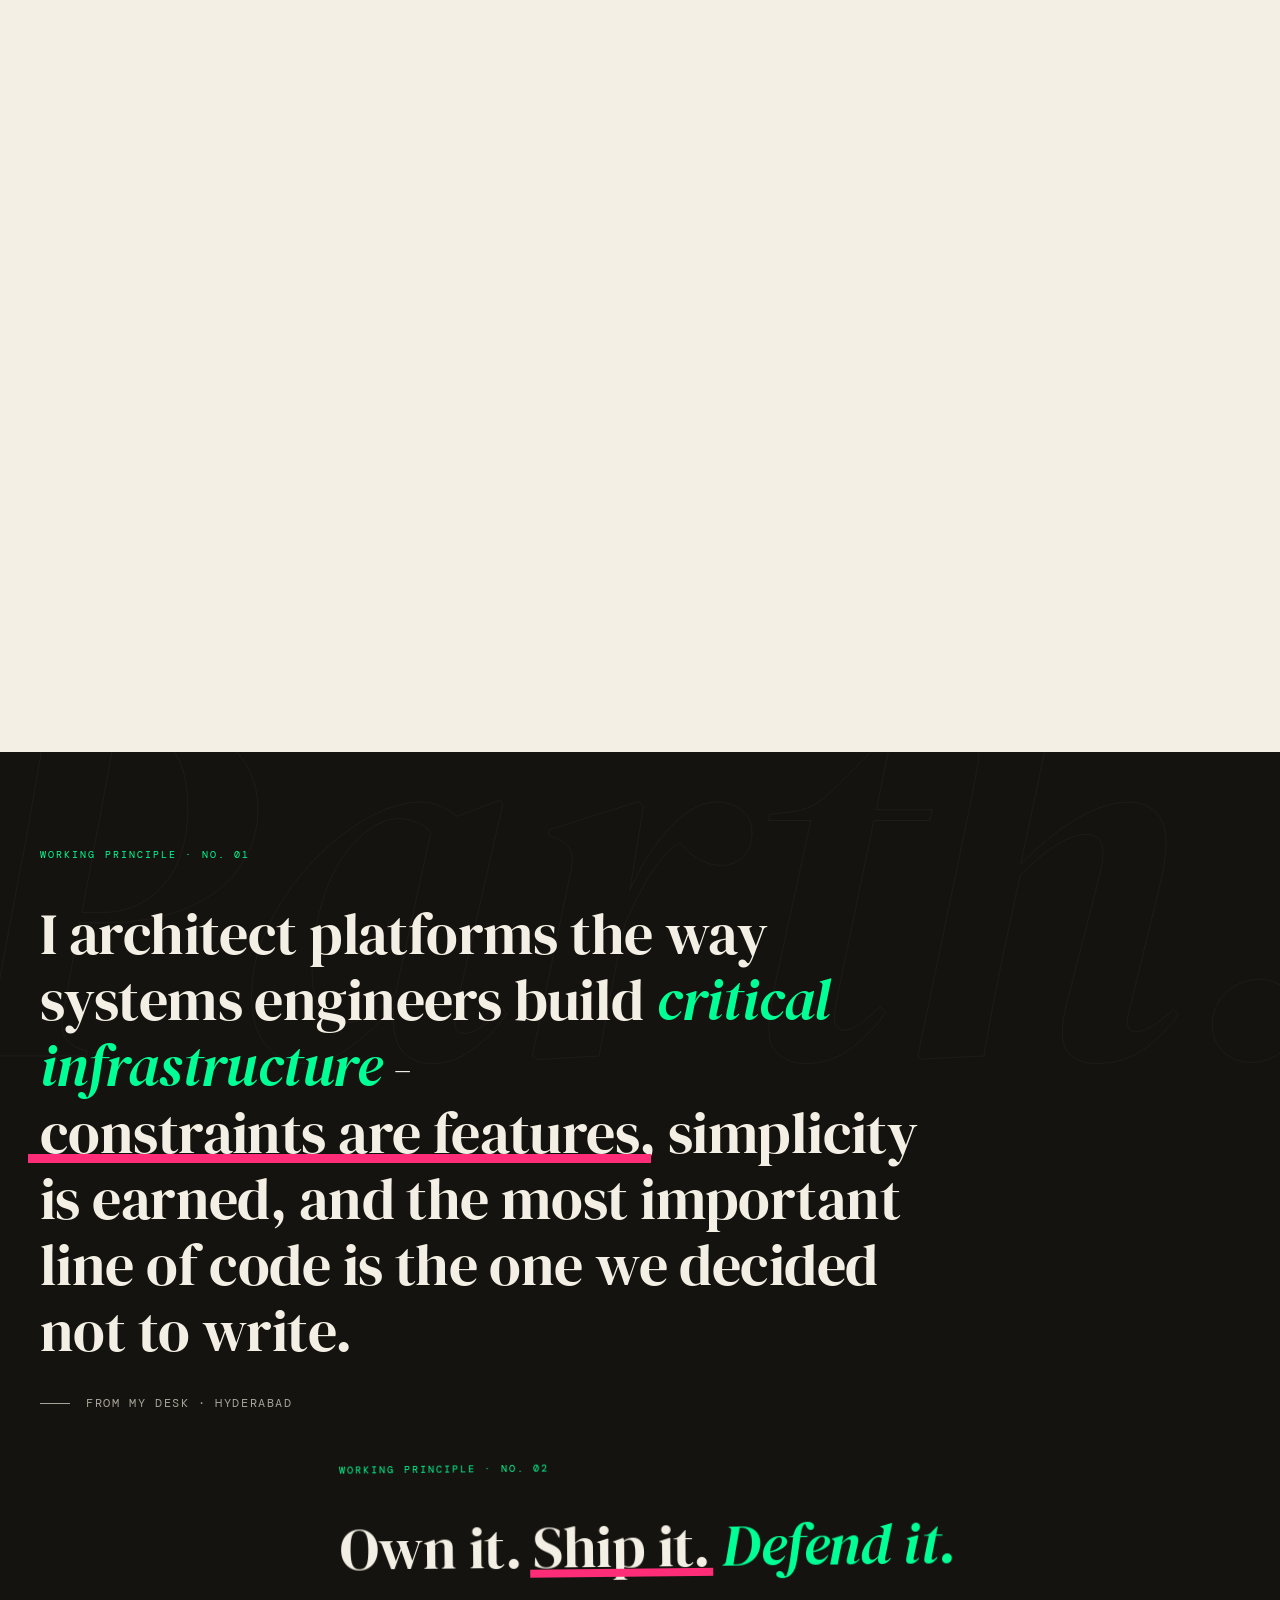
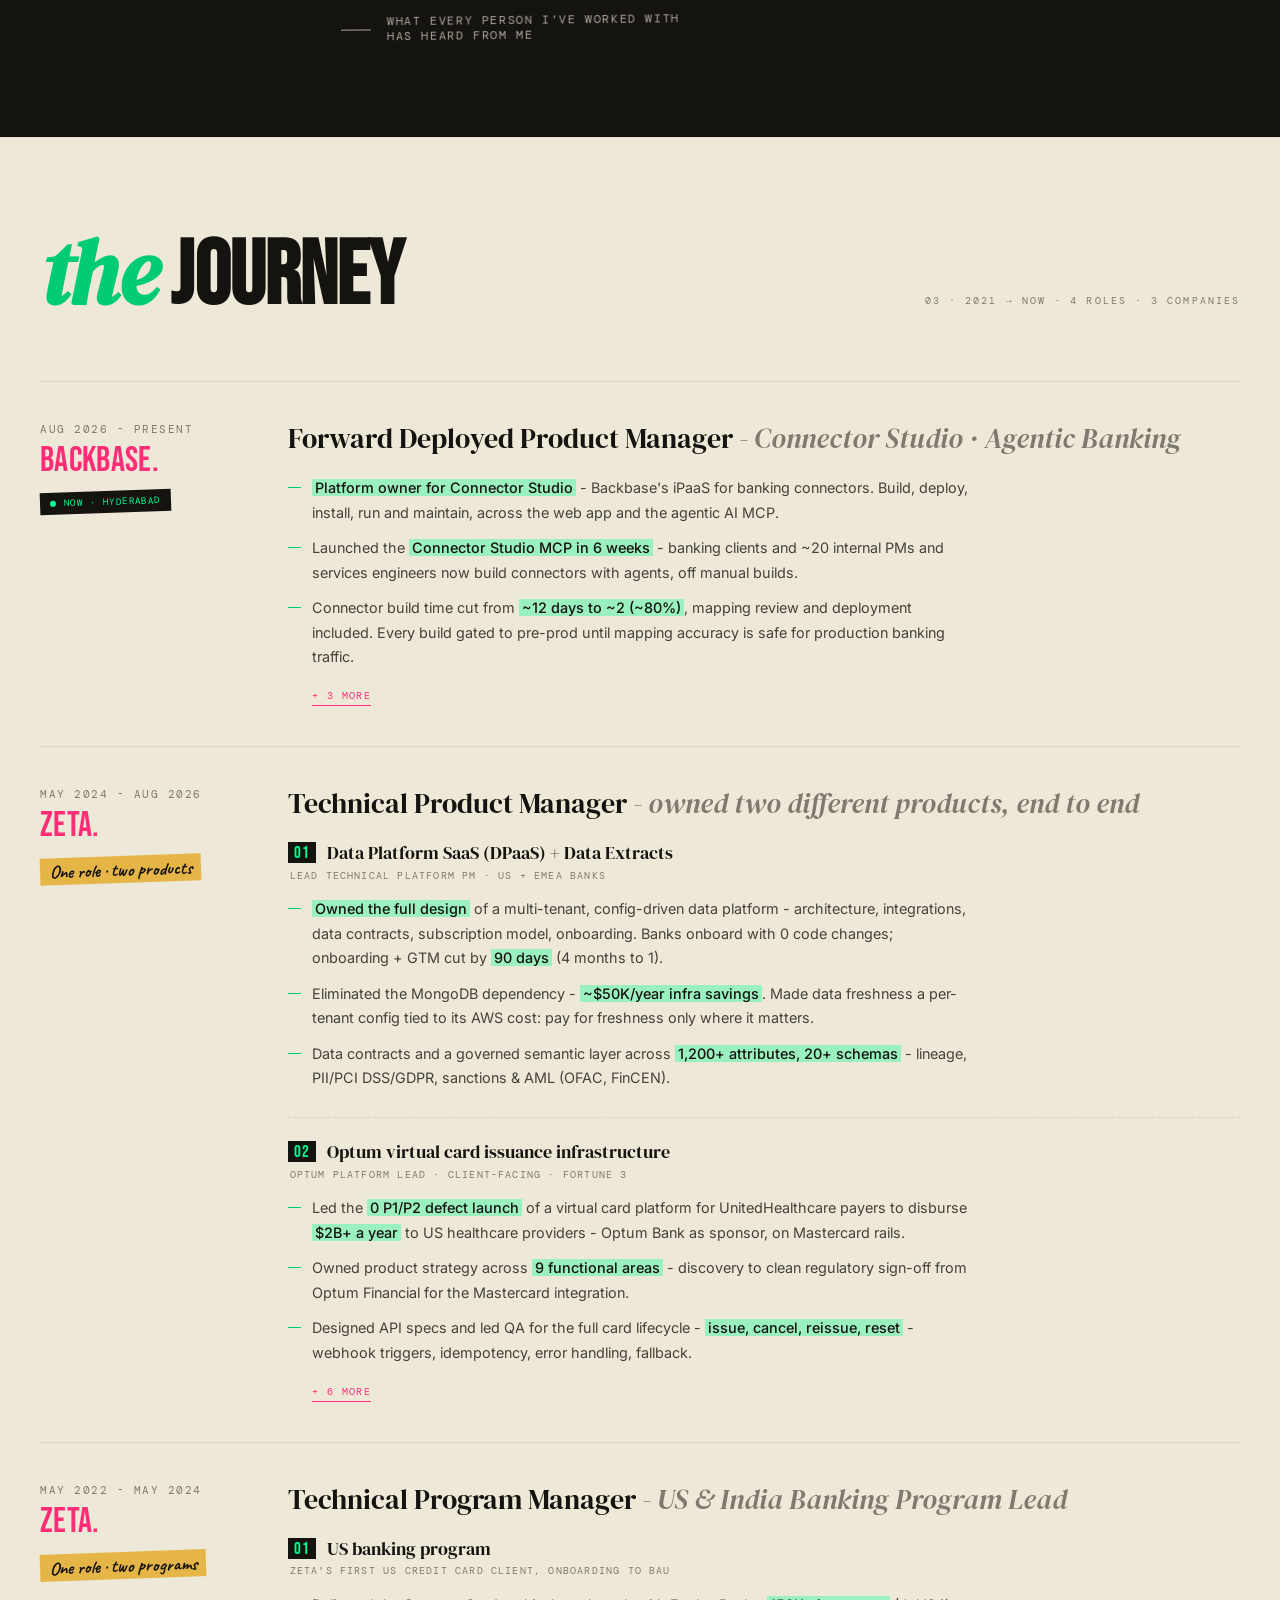
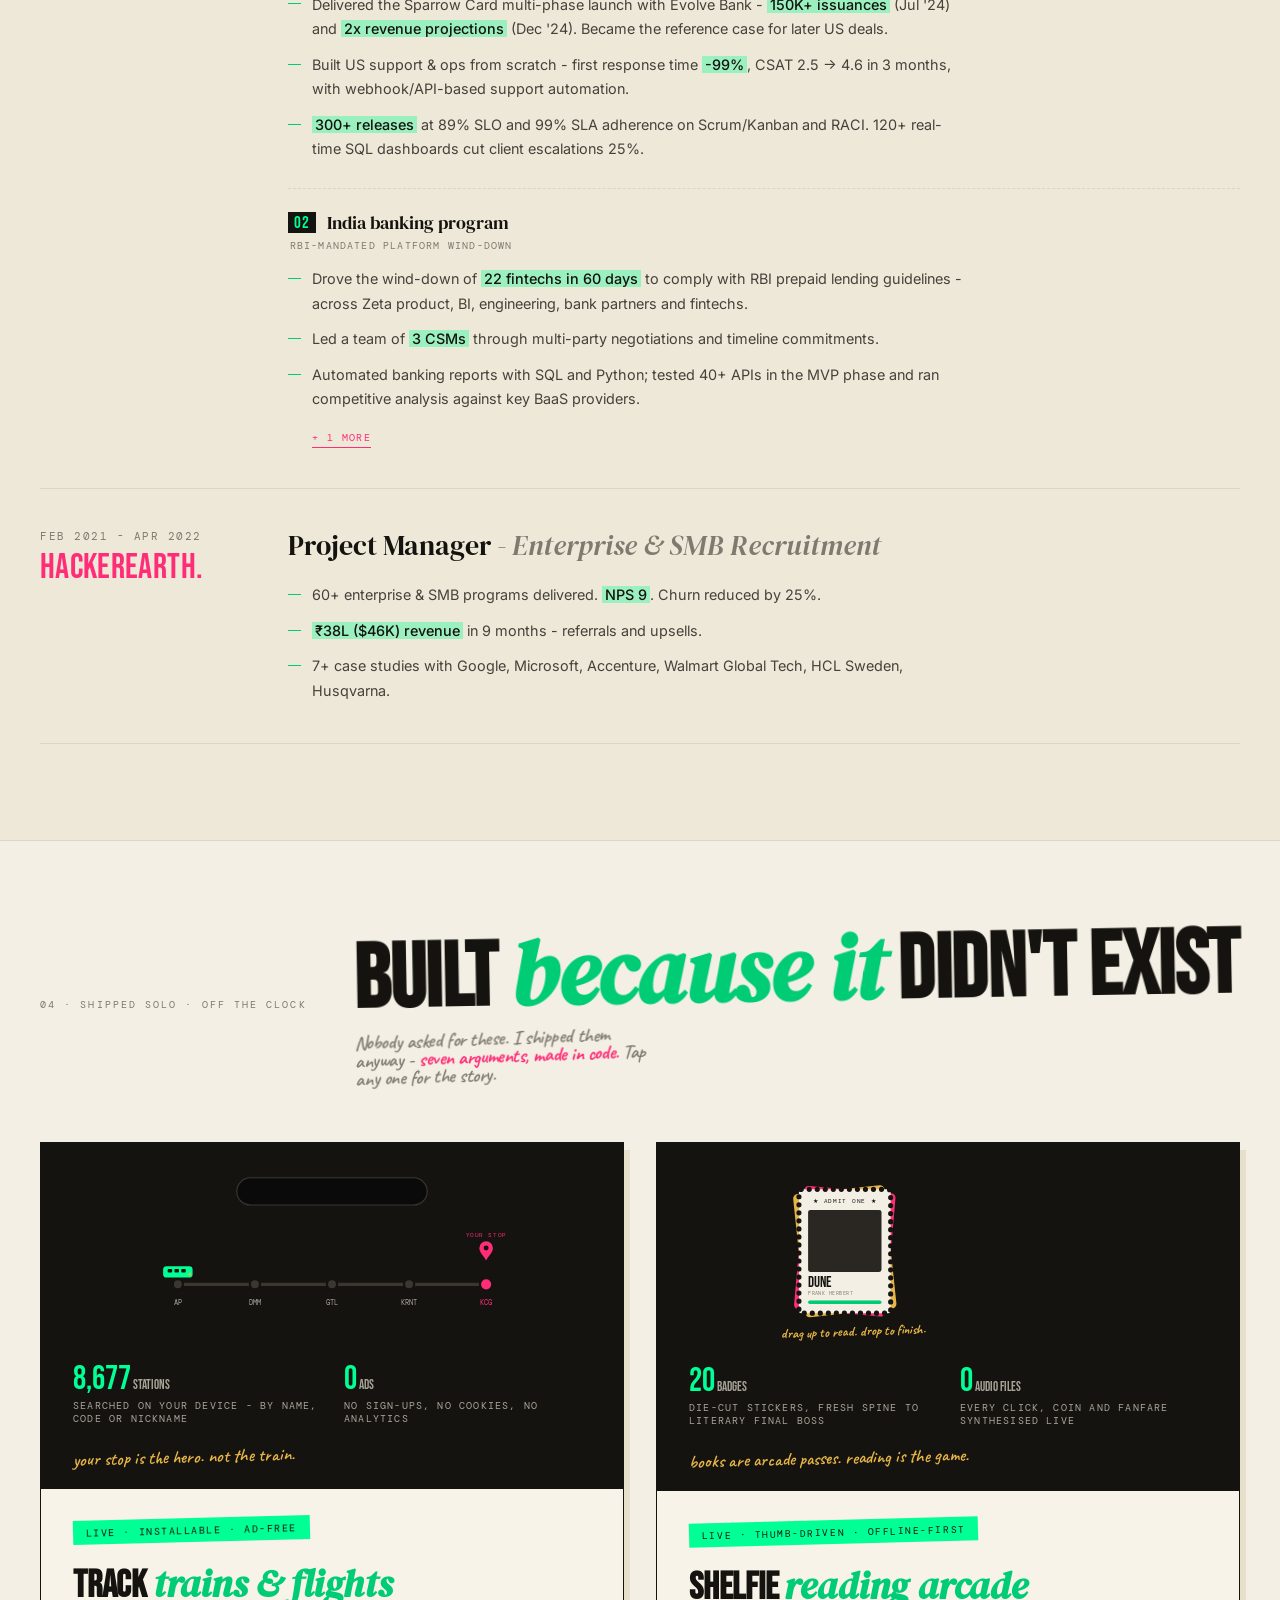
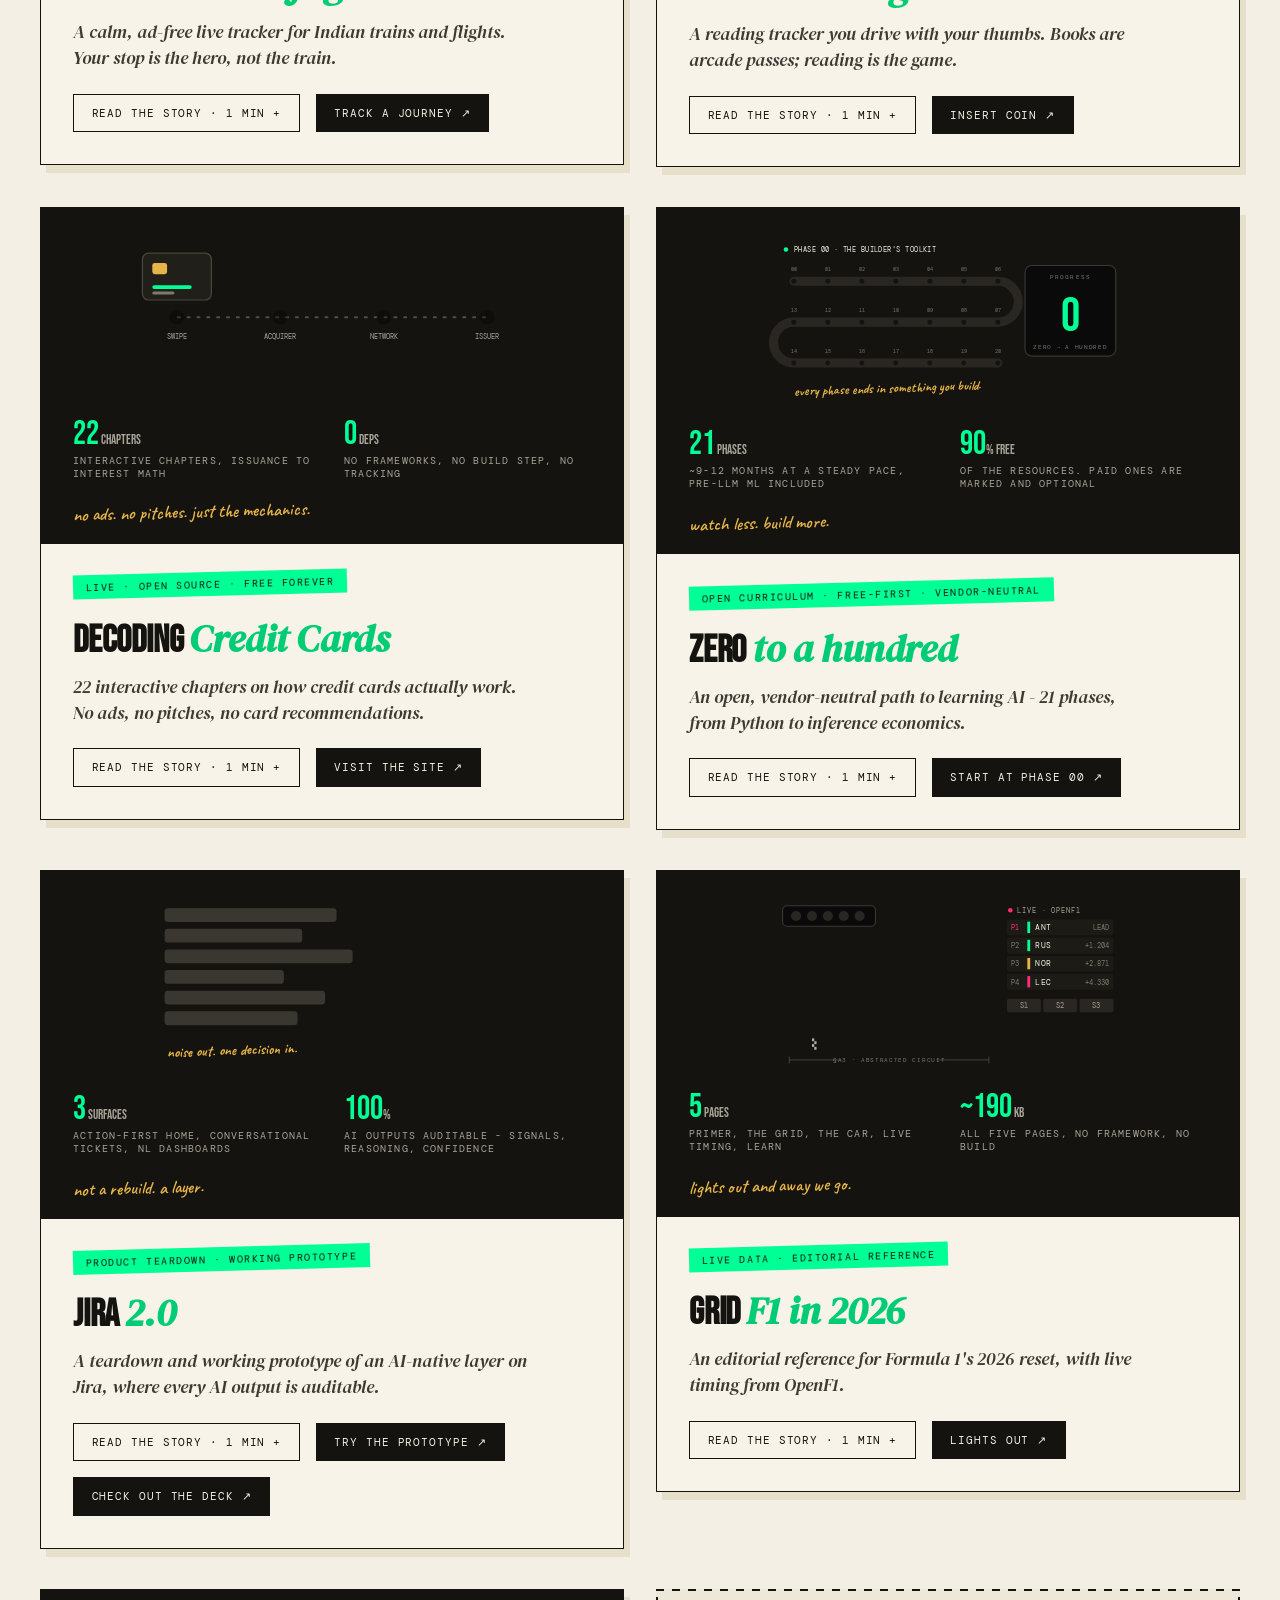
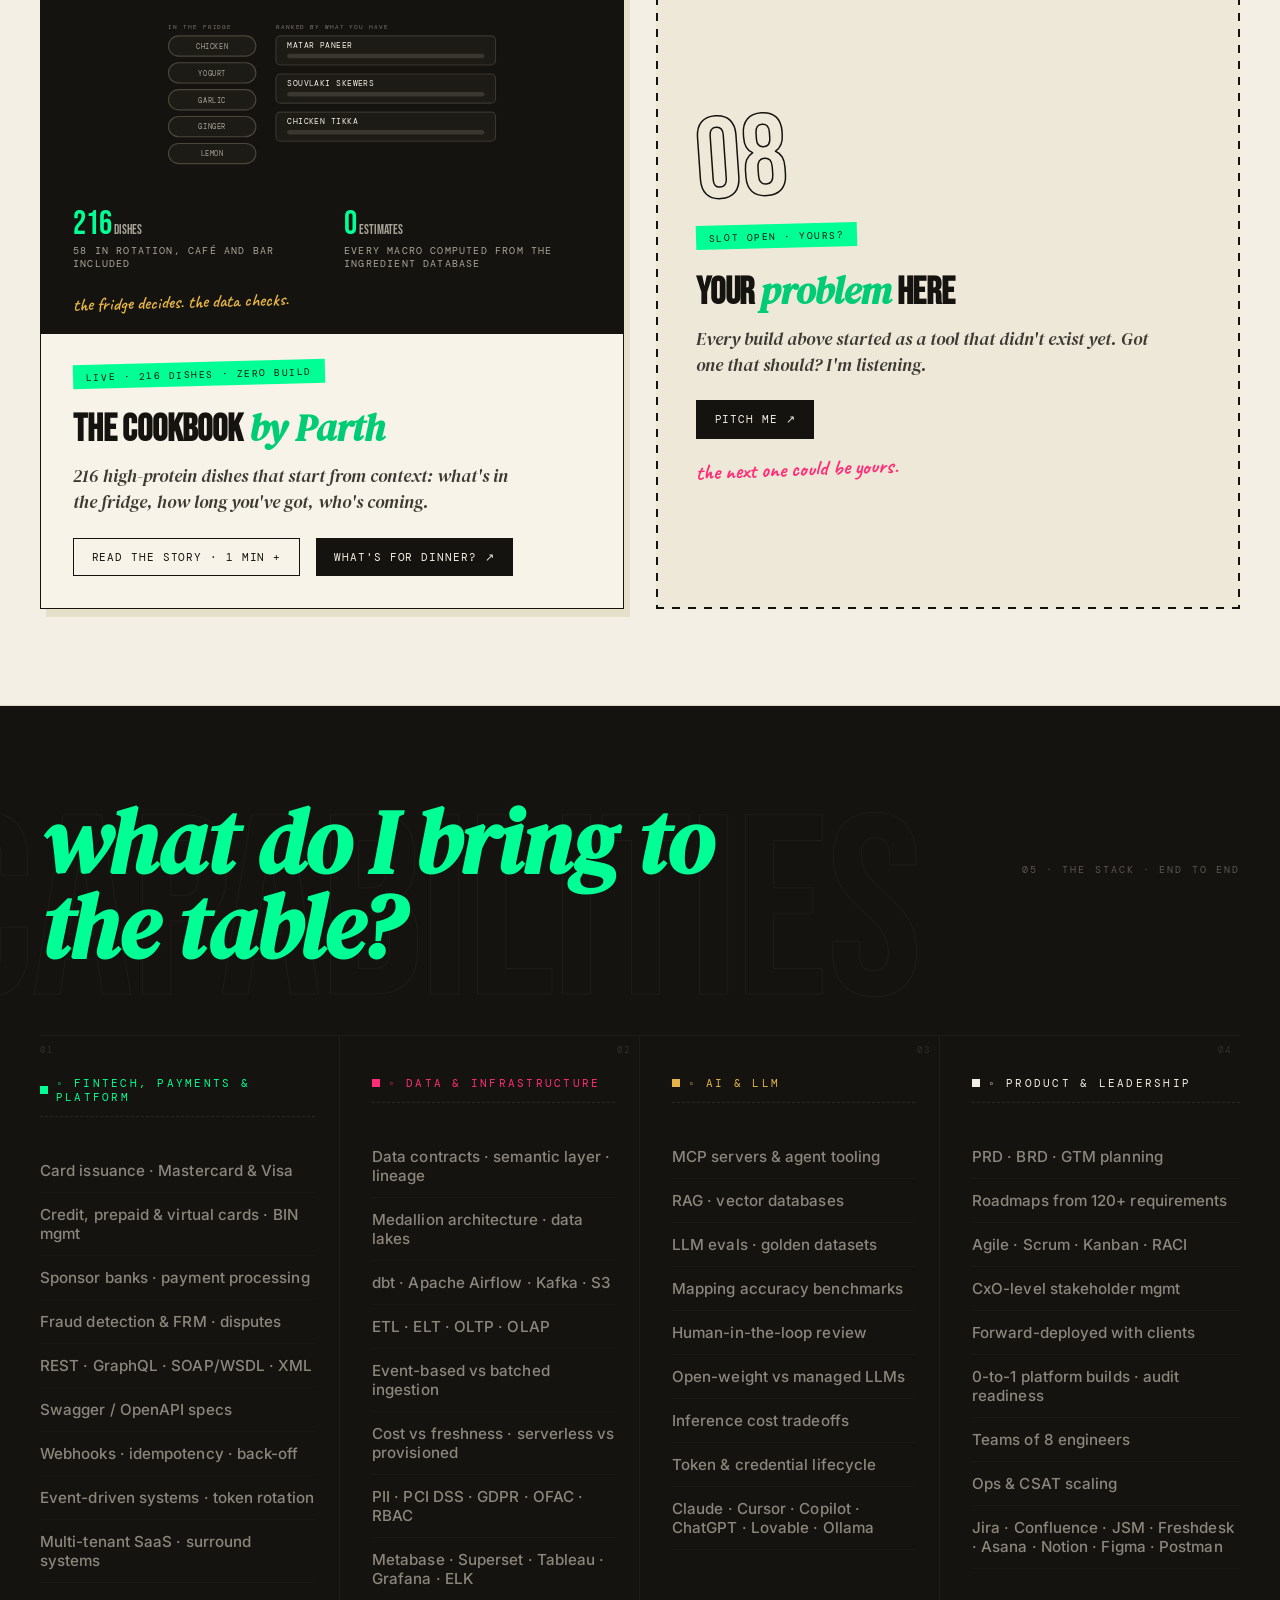
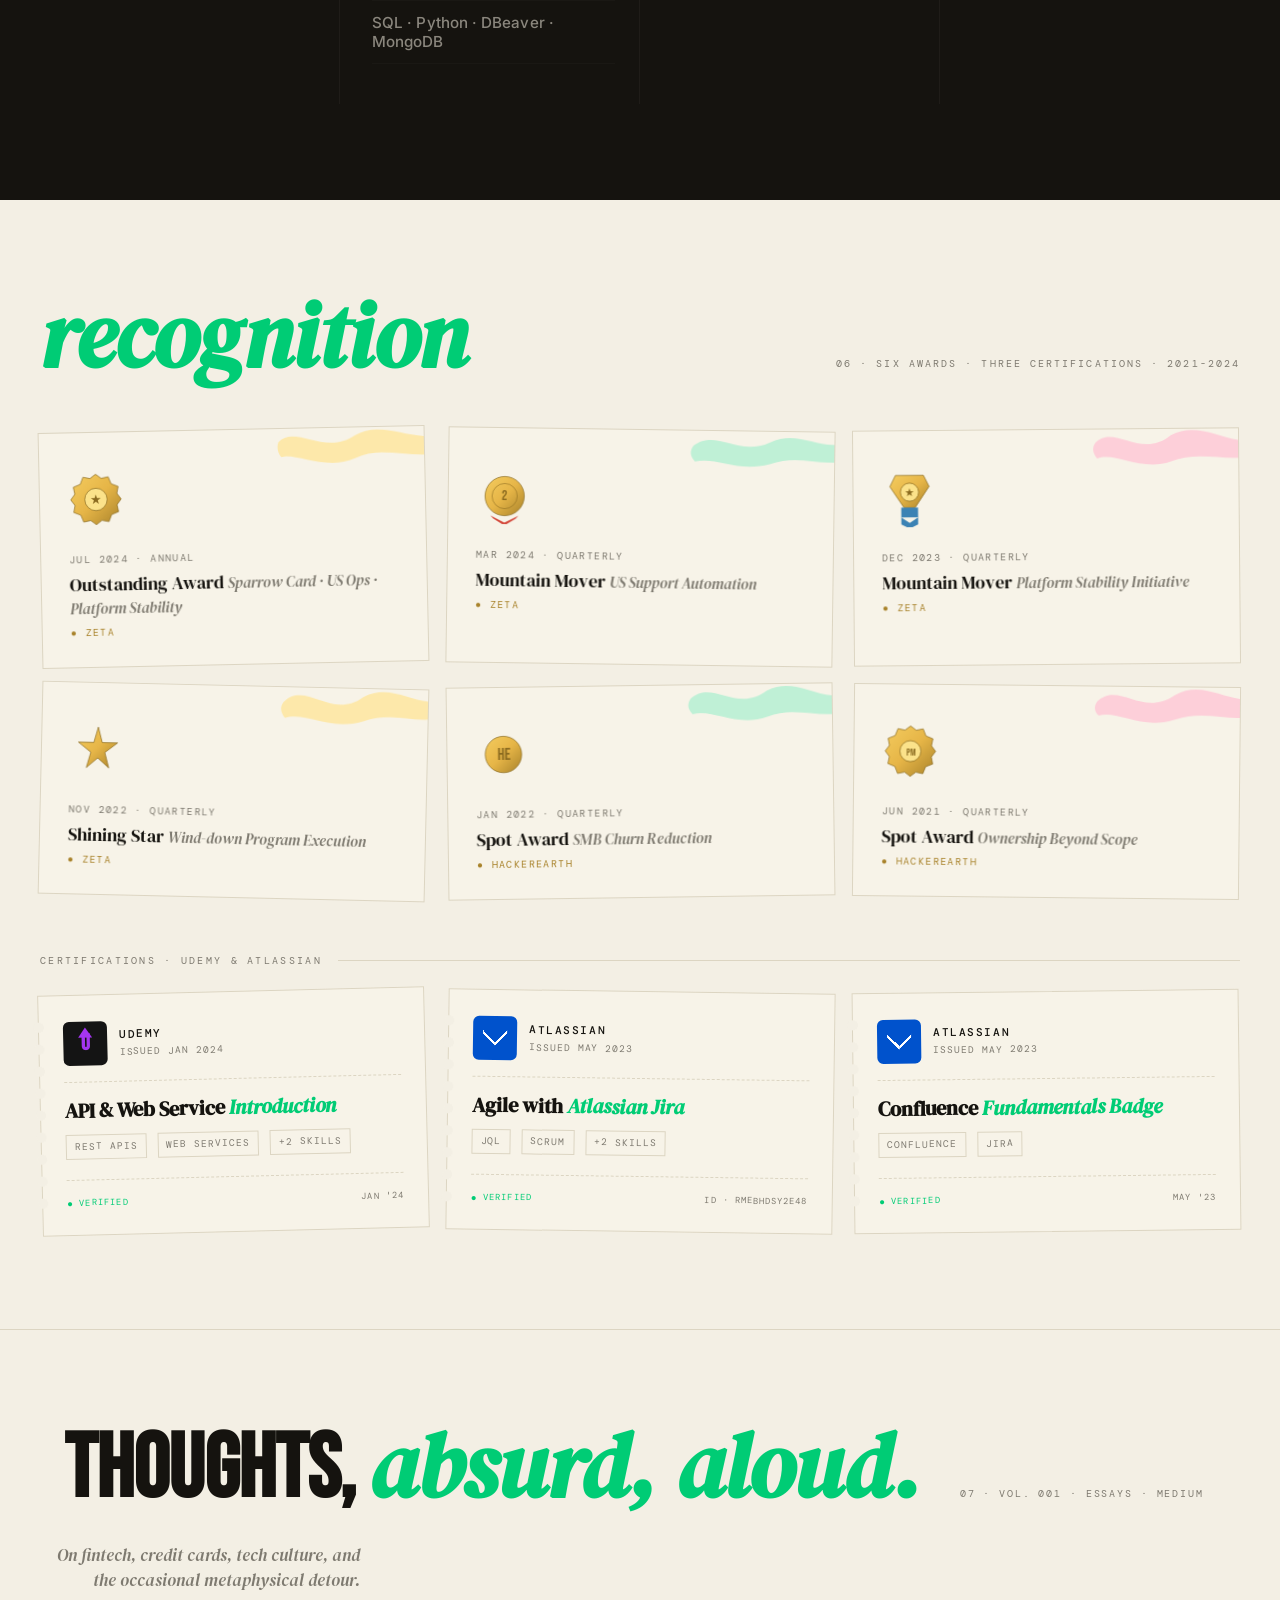
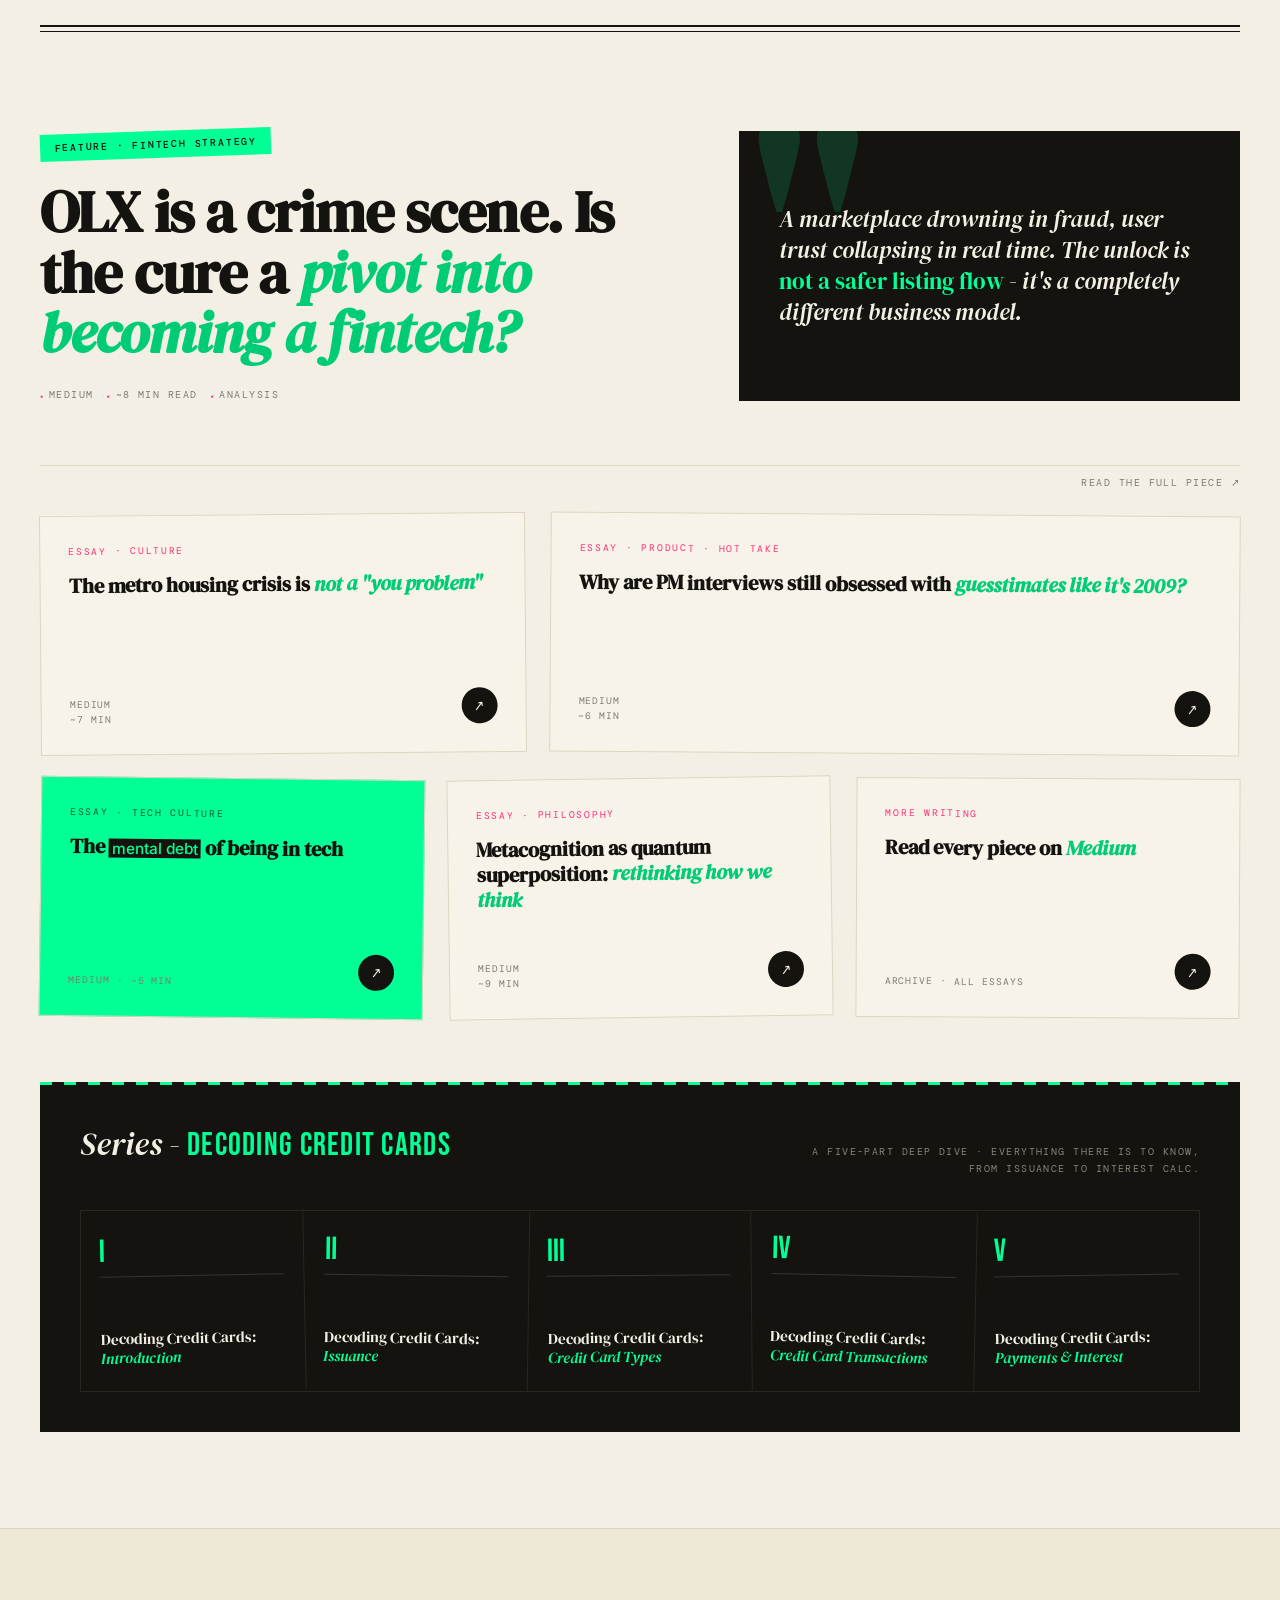
==== commit fe9e943f: "One Zeta product role with two products; fill resume gaps; reorder the page Zeta's Technical Product" ====
--- a/index.html
+++ b/index.html
@@ -117,8 +117,8 @@
   </div>
   <div class="nav-right">
     <a href="#sec-work" data-icon="✦">Work</a>
+    <a href="#sec-experience" data-icon="◐">Journey</a>
     <a href="#sec-built" data-icon="⌘">Built</a>
-    <a href="#sec-experience" data-icon="◐">Journey</a>
     <a href="#sec-writings" data-icon="✎">Writing</a>
     <a href="#contact" data-icon="✉">Say Hi</a>
   </div>
@@ -127,8 +127,8 @@
 <nav class="side-nav" id="sideNav" aria-label="Sections">
   <a class="side-dot" href="#sec-numbers" data-target="sec-numbers" data-label="Impact" aria-label="Impact"></a>
   <a class="side-dot" href="#sec-work" data-target="sec-work" data-label="Work" aria-label="Work"></a>
+  <a class="side-dot" href="#sec-experience" data-target="sec-experience" data-label="Journey" aria-label="Journey"></a>
   <a class="side-dot" href="#sec-built" data-target="sec-built" data-label="Built" aria-label="Built"></a>
-  <a class="side-dot" href="#sec-experience" data-target="sec-experience" data-label="Journey" aria-label="Journey"></a>
   <a class="side-dot" href="#sec-skills" data-target="sec-skills" data-label="Toolkit" aria-label="Toolkit"></a>
   <a class="side-dot" href="#sec-recognition" data-target="sec-recognition" data-label="Recognition" aria-label="Recognition"></a>
   <a class="side-dot" href="#sec-writings" data-target="sec-writings" data-label="Writing" aria-label="Writing"></a>
@@ -203,8 +203,8 @@
   <ol class="idx-list">
     <li><a href="#sec-numbers"><span class="idx-n">01</span><span class="idx-t">Impact</span><span class="idx-c">4 numbers that moved</span></a></li>
     <li><a href="#sec-work"><span class="idx-n">02</span><span class="idx-t">Work</span><span class="idx-c">4 case studies · 2022 → now</span></a></li>
-    <li><a href="#sec-built"><span class="idx-n">03</span><span class="idx-t">Built</span><span class="idx-c">7 side projects, all live</span></a></li>
-    <li><a href="#sec-experience"><span class="idx-n">04</span><span class="idx-t">Journey</span><span class="idx-c">5 roles · 3 companies</span></a></li>
+    <li><a href="#sec-experience"><span class="idx-n">03</span><span class="idx-t">Journey</span><span class="idx-c">4 roles · 3 companies</span></a></li>
+    <li><a href="#sec-built"><span class="idx-n">04</span><span class="idx-t">Built</span><span class="idx-c">7 side projects, all live</span></a></li>
     <li><a href="#sec-skills"><span class="idx-n">05</span><span class="idx-t">Toolkit</span><span class="idx-c">4 stacks, end to end</span></a></li>
     <li><a href="#sec-recognition"><span class="idx-n">06</span><span class="idx-t">Recognition</span><span class="idx-c">6 awards · 3 certifications</span></a></li>
     <li><a href="#sec-writings"><span class="idx-n">07</span><span class="idx-t">Writing</span><span class="idx-c">5 essays · a 5-part series</span></a></li>
@@ -249,1061 +249,6 @@
         <div class="bn-desc">Cut from bank onboarding and GTM - 4 months down to 1, config-driven, zero code changes.</div>
         <div class="bn-tag">GTM Velocity · Zeta</div>
       </div>
-    </div>
-  </div>
-</section>
-
-<!-- WORK -->
-<section id="sec-work">
-  <div class="work-header">
-    <span class="wh-left">02 · Selected Work · 2022 → now</span>
-    <h2 class="wh-title">Selected <em>work</em></h2>
-  </div>
-  <div class="case-reel" id="caseReel">
-  <div class="case-stage">
-  <div class="case-tabs" role="tablist" aria-label="Case studies">
-    <button class="case-tab" role="tab" id="tab-1" aria-controls="case-1" aria-selected="true">
-      <span class="ct-num">/001</span>
-      <span class="ct-co">Backbase · Agentic AI</span>
-      <span class="ct-name">Connector Studio MCP</span>
-      <span class="ct-metric">~80% <small>faster builds</small></span>
-    </button>
-    <button class="case-tab" role="tab" id="tab-2" aria-controls="case-2" aria-selected="false">
-      <span class="ct-num">/002</span>
-      <span class="ct-co">Optum · UnitedHealth</span>
-      <span class="ct-name">Virtual card platform</span>
-      <span class="ct-metric">$2B+ <small>a year</small></span>
-    </button>
-    <button class="case-tab" role="tab" id="tab-3" aria-controls="case-3" aria-selected="false">
-      <span class="ct-num">/003</span>
-      <span class="ct-co">US + EMEA banks</span>
-      <span class="ct-name">Multi-tenant data platform</span>
-      <span class="ct-metric">$50K <small>a year saved</small></span>
-    </button>
-    <button class="case-tab" role="tab" id="tab-4" aria-controls="case-4" aria-selected="false">
-      <span class="ct-num">/004</span>
-      <span class="ct-co">Evolve Bank · Zeta</span>
-      <span class="ct-name">Sparrow Card launch</span>
-      <span class="ct-metric">150K+ <small>cards issued</small></span>
-    </button>
-  </div>
-  <p class="reel-hint" aria-hidden="true"><span class="rh-pin">keep scrolling - the cases flip themselves ↓</span><span class="rh-swipe">swipe for the next case →</span></p>
-  <div class="case-panels">
-
-  <article class="case" id="case-1" role="tabpanel" aria-labelledby="tab-1" tabindex="0" data-r="CASES|/001 Connector Studio MCP|12d → 2d">
-    <div class="case-left">
-      <p class="case-num">Case <span>/001</span></p>
-      <p class="case-client">Backbase · Agentic Banking</p>
-      <h3 class="case-title">Connector Studio<br><em>agent-built connectors</em></h3>
-      <p class="case-sub">Shipped an MCP in six weeks. Banks and ~20 internal PMs and services engineers now build banking connectors with agents - gated to pre-prod until the mappings are safe for production traffic.</p>
-    </div>
-    <div class="case-right">
-      <div class="case-metric-hero"><span>~</span><span class="c-accent">80</span><span class="sup">%</span></div>
-      <p class="case-metric-caption">Faster connector builds · ~12 days → ~2, review and deploy included</p>
-      <p class="case-desc">
-        Own Connector Studio end-to-end - Backbase's iPaaS for banking connectors, in the web app and as an agentic AI MCP. Shipped the MCP in six weeks and moved PMs and services teams off manual builds. The hard part is trust: LLM mapping accuracy from <strong>BIAN unified APIs to vendor specs</strong> went from ~50-60% to 90%+ against a golden dataset, by cleaning the RAG store and tagging every API and attribute. Every build stays in pre-prod until accuracy is safe for production banking traffic. Next: the rent-vs-own call on the model itself - accuracy, token cost, control and data isolation.
-      </p>
-      <div class="case-stack">
-        <span>MCP</span>
-        <span>RAG · Vector DB</span>
-        <span>LLM Evals</span>
-        <span>Golden Dataset</span>
-        <span>BIAN Unified APIs</span>
-        <span>iPaaS</span>
-        <span>Token Rotation</span>
-        <span>API Playground</span>
-      </div>
-    </div>
-  </article>
-
-  <article class="case" id="case-2" role="tabpanel" aria-labelledby="tab-2" tabindex="0" data-r="CASES|/002 Optum virtual cards|$2B+ / yr">
-    <div class="case-left">
-      <p class="case-num">Case <span>/002</span></p>
-      <p class="case-client">Optum Financial · UHG</p>
-      <h3 class="case-title">Virtual Card<br><em>issuance platform</em></h3>
-      <p class="case-sub">0 P1/P2 defects into production. 9 functional areas. Clean regulatory sign-off from a Fortune 3. Mastercard open loop rails.</p>
-    </div>
-    <div class="case-right">
-      <div class="case-metric-hero"><span>$</span><span class="c-accent">2</span><span class="sup">B+</span></div>
-      <p class="case-metric-caption">Annual disbursements enabled → US healthcare providers</p>
-      <p class="case-desc">
-        Owned product strategy end-to-end for a Fortune 3 enterprise - discovery through regulatory sign-off, 9 functional areas, zero defects. Architected a real-time <strong>FRM rules engine</strong> with configurable merchant/amount/risk thresholds. Authored API specs and enforced QA across the full card lifecycle - issue, cancel, reissue, reset - webhooks, idempotency, error handling, fallback. Drove FeatureSpace ML integration for real-time fraud detection. Built transaction traceability so UHC compliance could investigate, resolve disputes, and debug production in real-time.
-      </p>
-      <div class="case-stack">
-        <span>Mastercard Rails</span>
-        <span>Virtual Cards</span>
-        <span>FRM Engine</span>
-        <span>ML Fraud Detection</span>
-        <span>API Architecture</span>
-        <span>Webhooks</span>
-        <span>Dispute Resolution</span>
-      </div>
-    </div>
-  </article>
-
-  <article class="case" id="case-3" role="tabpanel" aria-labelledby="tab-3" tabindex="0" data-r="CASES|/003 Multi-tenant data platform|$50K / yr">
-    <div class="case-left">
-      <p class="case-num">Case <span>/003</span></p>
-      <p class="case-client">US + EMEA Banking</p>
-      <h3 class="case-title">Multi-tenant<br><em>data platform</em></h3>
-      <p class="case-sub">Config-driven architecture. 1200+ governed attributes. Medallion layers with enforced data contracts. Single point of architectural decision-making.</p>
-    </div>
-    <div class="case-right">
-      <div class="case-metric-hero"><span>$</span><span class="c-accent">50</span><span class="sup">K / YR</span></div>
-      <p class="case-metric-caption">YoY infrastructure savings. GTM cut 90 days. CSAT 2.5 → 4.0.</p>
-      <p class="case-desc">
-        Rearchitected from engineering-led one-off builds to a <strong>fully platformized, subscription-based system</strong>. Killed the MongoDB dependency. Mandated multi-tenant, config-driven architecture - optimized for platform reliability over short-term client demands. Codified platform guarantees, SLAs, ingress/egress strategy, canonical ingestion and transformation patterns. Enforced a governed semantic layer across 1200+ attributes with full lineage, GDPR & Sanctions handling, RBAC, and freshness SLAs. New banking clients now go live in 30 days via standardized playbooks - no code changes required.
-      </p>
-      <div class="case-stack">
-        <span>Medallion Architecture</span>
-        <span>Data Contracts</span>
-        <span>dbt · Airflow</span>
-        <span>Kafka · S3</span>
-        <span>GDPR & Sanctions Compliance</span>
-        <span>Multi-tenant</span>
-        <span>Semantic Layer</span>
-        <span>20+ Schemas</span>
-      </div>
-    </div>
-  </article>
-
-  <article class="case" id="case-4" role="tabpanel" aria-labelledby="tab-4" tabindex="0" data-r="CASES|/004 Sparrow Card US launch|150K+">
-    <div class="case-left">
-      <p class="case-num">Case <span>/004</span></p>
-      <p class="case-client">Evolve Bank · Zeta</p>
-      <h3 class="case-title">Sparrow Card<br><em>US market launch</em></h3>
-      <p class="case-sub">Zeta's first US credit card program. Stood up the ops and support function from zero.</p>
-    </div>
-    <div class="case-right">
-      <div class="case-metric-hero"><span class="c-accent">150</span><span class="sup">K+</span></div>
-      <p class="case-metric-caption">Onboardings &amp; issuances · 2× revenue vs projections by Dec '24</p>
-      <p class="case-desc">
-        Ran a multi-phase market launch from onboarding through BAU operations. Stood up the <strong>US support &amp; ops function from zero</strong> - first response time -99%, CSAT 2.5 → 4.6 in 3 months. Designed webhook/API-based support automation, owned vendor onboarding, hired the team, ran training, and closed client feedback loops. Managed 300+ releases with 89% SLO and 99% SLA adherence. Planted Zeta's flag in the US fintech market.
-      </p>
-      <div class="case-stack">
-        <span>Credit Card Launch</span>
-        <span>US Banking</span>
-        <span>Evolve Bank</span>
-        <span>Ops Infrastructure</span>
-        <span>120+ SQL Dashboards</span>
-        <span>300+ Releases</span>
-      </div>
-    </div>
-  </article>
-  </div>
-  </div>
-  </div>
-</section>
-
-<!-- PRINCIPLES -->
-<section class="quote-section">
-  <span class="quote-bg-mark">Parth.</span>
-  <div class="quote-inner">
-    <p class="quote-label">Working Principle · No. 01</p>
-    <p class="quote-text">
-      I architect platforms the way systems engineers build <em>critical infrastructure</em> - <span class="highlight">constraints are features</span>, simplicity is earned, and the most important line of code is the one we decided not to write.
-    </p>
-    <p class="quote-attr">From my desk · Hyderabad</p>
-  </div>
-
-  <div class="quote-inner tilt-right">
-    <p class="quote-label">Working Principle · No. 02</p>
-    <p class="quote-text">
-      Own it. <span class="highlight">Ship it.</span> <em>Defend it.</em>
-    </p>
-    <p class="quote-attr">What every person I've worked with<br>has heard from me</p>
-  </div>
-</section>
-
-<!-- BUILT -->
-<section class="built" id="sec-built">
-  <div class="built-header">
-    <span class="bh-left">03 · Shipped Solo · Off The Clock</span>
-    <h2 class="bh-title">Built <em>because it</em> didn't exist
-      <span class="bh-sub">Nobody asked for these. I shipped them anyway - <b>seven arguments, made in code.</b> Tap any one for the story.</span>
-    </h2>
-  </div>
-  <div class="built-grid">
-  <article class="project" id="p-track" data-project="track" data-r="BUILT|Track|trains &amp; flights">
-    <div class="project-left">
-      <span class="project-tag">Live · Installable · Ad-Free</span>
-      <h3 class="project-title">Track <em>trains &amp; flights</em></h3>
-      <p class="project-line">A calm, ad-free live tracker for Indian trains and flights. Your stop is the hero, not the train.</p>
-      <div class="project-more" id="more-track"><div>
-      <div class="project-desc">
-        <p>Every train tracker I used fired <span class="pd-box">266 requests</span> and megabytes of ads to answer one question: <em>where is my train?</em> Flight apps swing the other way and bury you in telemetry you never asked for.</p>
-        <p>So I built Track around one idea: <span class="pd-mark">show what matters to the traveller right now</span>, and nothing else. The hero is <em>your stop</em>, not the train's raw position. Flights reshape themselves by phase - the gate leads before takeoff, the map in the air, the baggage belt after landing.</p>
-        <p>Under the hood it's a platform, not a page. One Cloudflare Worker normalises the running feed, NTES, IRCTC seats, AeroDataBox and live ADS-B into one shape, so <span class="pd-mark">the frontend never knows who answered</span>. A free-tier flight quota stretches across every user through shared caches and a daily budget. And stale data is <span class="pd-pink">labelled, never passed off as exact.</span></p>
-      </div>
-      <div class="project-stack">
-        <span>Vanilla JS · ES Modules</span>
-        <span>Cloudflare Worker</span>
-        <span>5 Data Sources, 1 Contract</span>
-        <span>MapLibre GL</span>
-        <span>Live ADS-B</span>
-        <span>Add to Home Screen</span>
-        <span>No Build Step</span>
-      </div>
-      </div></div>
-      <div class="project-links">
-        <button type="button" class="project-link project-toggle" aria-expanded="false" aria-controls="more-track"><span class="pt-label">Read the story</span> <span class="pt-icon" aria-hidden="true">+</span></button>
-        <a class="project-link primary" href="https://parth8.github.io/track/" target="_blank" rel="noopener">Track a journey <span class="arr">↗</span></a>
-      </div>
-    </div>
-    <div class="project-right">
-      <!-- ANIMATED ART: live island opens, train halts its way to your stop, a flight crosses overhead -->
-      <div class="pr-art tk-art" aria-hidden="true">
-        <svg viewBox="0 0 320 150" preserveAspectRatio="xMidYMid meet" xmlns="http://www.w3.org/2000/svg">
-          <!-- live island -->
-          <rect class="tk-island" x="76" y="6" width="168" height="24" rx="12" fill="#0A0A0A" stroke="#3a3731" stroke-width="1"/>
-          <g class="tk-island-in">
-            <circle cx="92" cy="18" r="6" fill="none" stroke="#3a3731" stroke-width="2"/>
-            <circle class="tk-ring" cx="92" cy="18" r="6" fill="none" stroke="#00FF94" stroke-width="2" stroke-linecap="round" transform="rotate(-90 92 18)"/>
-            <text class="tk-eta" x="104" y="20.5" font-family="DM Mono, monospace" font-size="7" fill="#F3EFE4" letter-spacing="0.4">KCG · 04:14</text>
-            <text class="tk-arr" x="104" y="20.5" font-family="DM Mono, monospace" font-size="7" fill="#00FF94" letter-spacing="0.4">ARRIVED · KCG</text>
-            <text x="232" y="20.5" font-family="DM Mono, monospace" font-size="7" fill="#FF2D78" text-anchor="end">+14m</text>
-          </g>
-          <!-- a flight climbs across the sky -->
-          <g transform="translate(40 66) rotate(-6)">
-            <g class="tk-plane">
-              <line x1="-10" y1="0" x2="-44" y2="0" stroke="#7E7A70" stroke-width="1" stroke-dasharray="2 3"/>
-              <path d="M 7 0 L 2 -1.2 L -1 -6 L -3 -6 L -1 -1.2 L -5 -1.2 L -6.5 -3.5 L -7.5 -3.5 L -6.5 0 L -7.5 3.5 L -6.5 3.5 L -5 1.2 L -1 1.2 L -3 6 L -1 6 L 2 1.2 Z" fill="#A8A499"/>
-              <text x="10" y="-6" font-family="DM Mono, monospace" font-size="5" fill="#7E7A70" letter-spacing="0.3">36,000 FT</text>
-            </g>
-          </g>
-          <!-- the line, and progress drawn behind the train -->
-          <line x1="24" y1="100" x2="296" y2="100" stroke="#3a3731" stroke-width="3" stroke-linecap="round"/>
-          <line class="tk-fill" x1="24" y1="100" x2="296" y2="100" stroke="#00FF94" stroke-width="3" stroke-linecap="round"/>
-          <circle class="tk-ripple" cx="296" cy="100" r="6" fill="none" stroke="#FF2D78" stroke-width="1.5"/>
-          <g>
-            <circle class="tk-st s0" cx="24"  cy="100" r="4.5"/>
-            <circle class="tk-st s1" cx="92"  cy="100" r="4.5"/>
-            <circle class="tk-st s2" cx="160" cy="100" r="4.5"/>
-            <circle class="tk-st s3" cx="228" cy="100" r="4.5"/>
-            <circle class="tk-st s4" cx="296" cy="100" r="5.5"/>
-          </g>
-          <g font-family="DM Mono, monospace" font-size="6" fill="#A8A499" text-anchor="middle">
-            <text x="24" y="118">AP</text>
-            <text x="92" y="118">DMM</text>
-            <text x="160" y="118">GTL</text>
-            <text x="228" y="118">KRNT</text>
-            <text x="296" y="118" fill="#FF2D78">KCG</text>
-          </g>
-          <!-- your stop pin -->
-          <text x="296" y="58" font-family="DM Mono, monospace" font-size="5.5" fill="#FF2D78" text-anchor="middle" letter-spacing="0.5">YOUR STOP</text>
-          <g transform="translate(296 71)">
-            <g class="tk-pin">
-              <path d="M 0 8 C -2 4 -6 1 -6 -3 A 6 6 0 1 1 6 -3 C 6 1 2 4 0 8 Z" fill="#FF2D78"/>
-              <circle cx="0" cy="-3" r="2.2" fill="#15130F"/>
-            </g>
-          </g>
-          <!-- the train (centered over AP at rest) -->
-          <g class="tk-train">
-            <rect x="11" y="84" width="26" height="10" rx="3" fill="#00FF94"/>
-            <rect x="15" y="86.5" width="4" height="3" rx="0.8" fill="#15130F"/>
-            <rect x="21" y="86.5" width="4" height="3" rx="0.8" fill="#15130F"/>
-            <rect x="27" y="86.5" width="4" height="3" rx="0.8" fill="#15130F"/>
-            <circle cx="34.5" cy="91" r="1.2" fill="#E6B547"/>
-          </g>
-          <g transform="rotate(-4 214 142)">
-            <text class="tk-word" x="214" y="142" font-family="Caveat, cursive" font-weight="700" font-size="14" fill="#E6B547">you're here.</text>
-          </g>
-        </svg>
-      </div>
-      <div class="pr-divider"></div>
-      <div class="pr-stat">
-        <div class="pr-stat-num">8,677<span class="sup"> STATIONS</span></div>
-        <div class="pr-stat-label">Searched on your device - by name, code or nickname</div>
-      </div>
-      <div class="pr-divider"></div>
-      <div class="pr-stat">
-        <div class="pr-stat-num">0<span class="sup"> ADS</span></div>
-        <div class="pr-stat-label">No sign-ups, no cookies, no analytics</div>
-      </div>
-      <p class="pr-note">your stop is the hero. not the train.</p>
-    </div>
-  </article>
-
-  <article class="project" id="p-shelfie" data-project="shelfie" data-r="BUILT|Shelfie|reading arcade">
-    <div class="project-left">
-      <span class="project-tag">Live · Thumb-Driven · Offline-First</span>
-      <h3 class="project-title">Shelfie <em>reading arcade</em></h3>
-      <p class="project-line">A reading tracker you drive with your thumbs. Books are arcade passes; reading is the game.</p>
-      <div class="project-more" id="more-shelfie"><div>
-      <div class="project-desc">
-        <p>Every reading tracker I tried felt like <span class="pd-mark">filling in a spreadsheet</span>. Log a page, tap save, feel nothing. Meanwhile every game on the same phone makes a thumb-flick feel <em>incredible</em>.</p>
-        <p>So I built a reading tracker you drive with your thumbs. Books are arcade passes you flick through, <span class="pd-box">drag up to turn pages</span>, and drop onto shelves - every move is a spring that <span class="pd-mark">keeps your finger's speed</span>. Finish a book and a rubber stamp slams down, confetti flies, and the island counts up your XP.</p>
-        <p>Under the arcade: offline-first, optional accounts with passkeys and <em>end-to-end encrypted</em> sync, a two-minute Goodreads import, synthesised sound and haptics, and motion controls <span class="pd-mark">tuned on real iPhone recordings</span>. <span class="pd-pink">No ads, no build step.</span></p>
-      </div>
-      <div class="project-stack">
-        <span>Vanilla JS · No Build</span>
-        <span>Spring Physics</span>
-        <span>Passkeys · E2E Sync</span>
-        <span>Cloudflare Worker · D1</span>
-        <span>Web Audio · Haptics</span>
-        <span>Device Motion</span>
-        <span>Goodreads Import</span>
-      </div>
-      </div></div>
-      <div class="project-links">
-        <button type="button" class="project-link project-toggle" aria-expanded="false" aria-controls="more-shelfie"><span class="pt-label">Read the story</span> <span class="pt-icon" aria-hidden="true">+</span></button>
-        <a class="project-link primary" href="https://parth8.github.io/shelfie/" target="_blank" rel="noopener">Insert coin <span class="arr">↗</span></a>
-      </div>
-    </div>
-    <div class="project-right">
-      <!-- ANIMATED ART: drag up to read, lift the pass, magnet-drop on FINISHED, stamp + confetti + XP -->
-      <div class="pr-art sf-art" aria-hidden="true">
-        <svg viewBox="0 0 320 150" preserveAspectRatio="xMidYMid meet" xmlns="http://www.w3.org/2000/svg">
-          <defs>
-            <clipPath id="sfWindow"><rect x="38" y="34" width="64" height="54" rx="2"/></clipPath>
-            <pattern id="sfStripes" width="10" height="10" patternUnits="userSpaceOnUse" patternTransform="rotate(35)">
-              <rect width="10" height="10" fill="#E6B547"/>
-              <rect width="5" height="10" fill="#FF2D78"/>
-            </pattern>
-          </defs>
-          <!-- the shelf it drops onto -->
-          <g class="sf-zone">
-            <rect x="187" y="8" width="96" height="124" rx="8" fill="rgba(0,255,148,0.05)" stroke="#00FF94" stroke-width="1.5" stroke-dasharray="5 4"/>
-            <rect class="sf-flash" x="187" y="8" width="96" height="124" rx="8" fill="#00FF94"/>
-          </g>
-          <text class="sf-zone-label" x="235" y="145" font-family="DM Mono, monospace" font-size="6.5" fill="#00FF94" text-anchor="middle" letter-spacing="1">DROP · FINISHED</text>
-          <!-- the pile underneath -->
-          <rect x="30" y="16" width="80" height="108" rx="4" fill="#E6B547" transform="rotate(-6 70 70)"/>
-          <g transform="rotate(5 70 70)">
-            <rect x="30" y="16" width="80" height="108" rx="4" fill="#FF2D78"/>
-            <!-- up next: a pass with a generated striped cover -->
-            <rect x="36" y="22" width="68" height="96" rx="2" fill="#F3EFE4"/>
-            <rect x="36" y="22" width="68" height="96" rx="2" fill="none" stroke="#FF2D78" stroke-width="4" stroke-dasharray="0 6.5" stroke-linecap="round"/>
-            <rect x="42" y="32" width="56" height="50" rx="2" fill="url(#sfStripes)"/>
-            <text x="42" y="95" font-family="Bebas Neue, sans-serif" font-size="11" fill="#15130F">DUNE MESSIAH</text>
-            <text x="42" y="108" font-family="DM Mono, monospace" font-size="4.5" fill="#FF2D78" letter-spacing="0.6">▶ UP NEXT</text>
-          </g>
-          <!-- the top pass: perforated stamp, cover fills with liquid as pages turn -->
-          <g class="sf-pass">
-            <rect x="30" y="16" width="80" height="108" rx="2" fill="#F3EFE4"/>
-            <rect x="30" y="16" width="80" height="108" rx="2" fill="none" stroke="#15130F" stroke-width="4.5" stroke-dasharray="0 7" stroke-linecap="round"/>
-            <text x="70" y="28" font-family="DM Mono, monospace" font-size="5" fill="#15130F" text-anchor="middle" letter-spacing="0.6">★ ADMIT ONE ★</text>
-            <rect x="38" y="34" width="64" height="54" rx="2" fill="#2a2722"/>
-            <g clip-path="url(#sfWindow)">
-              <g transform="translate(38 92)">
-                <g class="sf-liquid">
-                  <path class="sf-wave" d="M -64 4 Q -56 -2 -48 4 T -32 4 T -16 4 T 0 4 T 16 4 T 32 4 T 48 4 T 64 4 T 80 4 T 96 4 V 70 H -64 Z" fill="#00FF94"/>
-                </g>
-              </g>
-            </g>
-            <text x="38" y="101" font-family="Bebas Neue, sans-serif" font-size="13" fill="#15130F">DUNE</text>
-            <text x="38" y="108" font-family="DM Mono, monospace" font-size="4.5" fill="#7E7A70" letter-spacing="0.4">FRANK HERBERT</text>
-            <rect x="38" y="113" width="64" height="3" rx="1.5" fill="#DCD5C2"/>
-            <rect class="sf-bar" x="38" y="113" width="64" height="3" rx="1.5" fill="#00CC75"/>
-          </g>
-          <!-- ghost finger -->
-          <g transform="translate(70 72)">
-            <g class="sf-finger">
-              <circle r="8" fill="#FF2D78" fill-opacity="0.25" stroke="#FF2D78" stroke-width="1.2"/>
-              <circle r="3" fill="#FF2D78"/>
-            </g>
-          </g>
-          <!-- READ stamp slams on -->
-          <g transform="translate(235 61) rotate(-14)">
-            <g class="sf-stamp">
-              <rect x="-31" y="-13" width="62" height="26" rx="3" fill="rgba(21,19,15,0.55)" stroke="#FF2D78" stroke-width="2.5"/>
-              <text x="-6" y="7" font-family="Bebas Neue, sans-serif" font-size="19" fill="#FF2D78" text-anchor="middle" letter-spacing="1">READ</text>
-              <path d="M 12 0 L 16 4 L 24 -6" fill="none" stroke="#FF2D78" stroke-width="2.5" stroke-linecap="round" stroke-linejoin="round"/>
-            </g>
-          </g>
-          <!-- confetti -->
-          <g transform="translate(235 61)">
-            <rect class="sf-bit" style="--dx:-52px;--dy:-40px;--r:-200deg" x="-1.5" y="-2.5" width="3" height="5" fill="#00FF94"/>
-            <rect class="sf-bit" style="--dx:-30px;--dy:-52px;--r:160deg" x="-1.5" y="-2.5" width="3" height="5" fill="#E6B547"/>
-            <rect class="sf-bit" style="--dx:6px;--dy:-56px;--r:-120deg" x="-1.5" y="-2.5" width="3" height="5" fill="#FF2D78"/>
-            <rect class="sf-bit" style="--dx:36px;--dy:-46px;--r:220deg" x="-1.5" y="-2.5" width="3" height="5" fill="#F3EFE4"/>
-            <rect class="sf-bit" style="--dx:56px;--dy:-14px;--r:-180deg" x="-1.5" y="-2.5" width="3" height="5" fill="#00FF94"/>
-            <rect class="sf-bit" style="--dx:50px;--dy:30px;--r:140deg" x="-1.5" y="-2.5" width="3" height="5" fill="#E6B547"/>
-            <circle class="sf-bit" style="--dx:-56px;--dy:6px;--r:0deg" r="2" fill="#FF2D78"/>
-            <circle class="sf-bit" style="--dx:-40px;--dy:38px;--r:0deg" r="2" fill="#F3EFE4"/>
-          </g>
-          <!-- XP floats up between the pile and the shelf -->
-          <g transform="translate(148 74)">
-            <text class="sf-xp" x="0" y="0" font-family="Bebas Neue, sans-serif" font-size="18" fill="#E6B547" text-anchor="middle" letter-spacing="0.5">+100 XP</text>
-          </g>
-          <g transform="rotate(-2 14 146)">
-            <text x="14" y="146" font-family="Caveat, cursive" font-weight="700" font-size="12" fill="#E6B547">drag up to read. drop to finish.</text>
-          </g>
-        </svg>
-      </div>
-      <div class="pr-divider"></div>
-      <div class="pr-stat">
-        <div class="pr-stat-num">20<span class="sup"> BADGES</span></div>
-        <div class="pr-stat-label">Die-cut stickers, Fresh Spine to Literary Final Boss</div>
-      </div>
-      <div class="pr-divider"></div>
-      <div class="pr-stat">
-        <div class="pr-stat-num">0<span class="sup"> AUDIO FILES</span></div>
-        <div class="pr-stat-label">Every click, coin and fanfare synthesised live</div>
-      </div>
-      <p class="pr-note">books are arcade passes. reading is the game.</p>
-    </div>
-  </article>
-
-  <article class="project" id="p-credit" data-project="credit" data-r="BUILT|Decoding Credit Cards|22 chapters">
-    <div class="project-left">
-      <span class="project-tag">Live · Open Source · Free Forever</span>
-      <h3 class="project-title">Decoding <em>Credit Cards</em></h3>
-      <p class="project-line">22 interactive chapters on how credit cards actually work. No ads, no pitches, no card recommendations.</p>
-      <div class="project-more" id="more-credit"><div>
-      <div class="project-desc">
-        <p>I wanted to understand how credit cards <span class="pd-mark">actually work</span> - not "best card for lounge access" content, the real mechanics. How a transaction clears. What the bank does when you swipe. Why the minimum payment is a <em>trap</em>.</p>
-        <p>There was no clean source for any of it. Just me with scattered tabs, RBI documents, and late-night YouTube rabbit holes. So I built the thing I wished existed: <span class="pd-box">22 interactive chapters</span> where you tap a card to watch a transaction settle, drag a slider to watch compound interest <em>destroy you</em> in real time.</p>
-        <p>Built end-to-end - design system, content, and code - in pure HTML, CSS, and JS. No build step, no frameworks, <span class="pd-mark">zero dependencies</span>. Free for everyone forever. No login, no ads, <span class="pd-pink">no card recommendations, ever.</span></p>
-        <p><i><strong>On a personal note:</strong><br>My goal for this project was simple - access to instutional knowledge made easy, simple, and free for everyone forever.</i></p>
-      </div>
-      <div class="project-stack">
-        <span>HTML · CSS · JS</span>
-        <span>Zero Dependencies</span>
-        <span>22 Interactive Chapters</span>
-        <span>Mobile-First</span>
-        <span>Design System</span>
-        <span>GitHub Pages</span>
-        <span>AI-Assisted Build</span>
-      </div>
-      </div></div>
-      <div class="project-links">
-        <button type="button" class="project-link project-toggle" aria-expanded="false" aria-controls="more-credit"><span class="pt-label">Read the story</span> <span class="pt-icon" aria-hidden="true">+</span></button>
-        <a class="project-link primary" href="https://parth8.github.io/credit/" target="_blank" rel="noopener">Visit the site <span class="arr">↗</span></a>
-      </div>
-    </div>
-    <div class="project-right">
-      <!-- ANIMATED ART: card taps, signal fires down the rail, approval lands -->
-      <div class="pr-art cc-art" aria-hidden="true">
-        <svg viewBox="0 0 320 130" preserveAspectRatio="xMidYMid meet" xmlns="http://www.w3.org/2000/svg">
-          <!-- rail the signal travels -->
-          <line class="cc-track" x1="34" y1="66" x2="286" y2="66" stroke="#A8A499" stroke-width="1.5"/>
-          <!-- network hops -->
-          <g stroke="none">
-            <circle class="cc-hop h1" cx="34"  cy="66" r="6"/>
-            <circle class="cc-hop h2" cx="118" cy="66" r="6"/>
-            <circle class="cc-hop h3" cx="202" cy="66" r="6"/>
-            <circle class="cc-hop h4" cx="286" cy="66" r="6"/>
-          </g>
-          <g font-family="DM Mono, monospace" font-size="6" fill="#A8A499" text-anchor="middle">
-            <text x="34" y="84">SWIPE</text>
-            <text x="118" y="84">ACQUIRER</text>
-            <text x="202" y="84">NETWORK</text>
-            <text x="286" y="84">ISSUER</text>
-          </g>
-          <!-- signal pulse drawn along the rail -->
-          <line class="cc-pulse" x1="34" y1="66" x2="286" y2="66" stroke="#00FF94" stroke-width="2.5" stroke-linecap="round"/>
-          <!-- the card, swipes in then travels the rail (centered over SWIPE at rest) -->
-          <g class="cc-card">
-            <rect x="6" y="14" width="56" height="38" rx="5" fill="#211f1a" stroke="#4a463c" stroke-width="1"/>
-            <rect x="14" y="22" width="12" height="9" rx="2" fill="#E6B547"/>
-            <rect x="14" y="40" width="32" height="3" rx="1.5" fill="#00FF94"/>
-            <rect x="14" y="45" width="18" height="2.5" rx="1.25" fill="#7E7A70"/>
-          </g>
-          <!-- approval stamp + handwritten word -->
-          <g class="cc-approve">
-            <circle cx="160" cy="110" r="14" fill="none" stroke="#00FF94" stroke-width="2.5"/>
-            <path d="M 153 110 L 158 116 L 168 104" fill="none" stroke="#00FF94" stroke-width="3" stroke-linecap="round" stroke-linejoin="round"/>
-          </g>
-          <text class="cc-stamp-word" x="182" y="114" font-family="Caveat, cursive" font-weight="700" font-size="14" fill="#E6B547" transform="rotate(-4 182 114)">approved.</text>
-        </svg>
-      </div>
-      <div class="pr-divider"></div>
-      <div class="pr-stat">
-        <div class="pr-stat-num">22<span class="sup"> CHAPTERS</span></div>
-        <div class="pr-stat-label">Interactive chapters, issuance to interest math</div>
-      </div>
-      <div class="pr-divider"></div>
-      <div class="pr-stat">
-        <div class="pr-stat-num">0<span class="sup"> DEPS</span></div>
-        <div class="pr-stat-label">No frameworks, no build step, no tracking</div>
-      </div>
-      <p class="pr-note">no ads. no pitches. just the mechanics.</p>
-    </div>
-  </article>
-
-  <article class="project" id="p-ai" data-project="ai" data-r="BUILT|Zero to a Hundred|21 phases">
-    <div class="project-left">
-      <span class="project-tag">Open Curriculum · Free-First · Vendor-Neutral</span>
-      <h3 class="project-title">Zero <em>to a hundred</em></h3>
-      <p class="project-line">An open, vendor-neutral path to learning AI - 21 phases, from Python to inference economics.</p>
-      <div class="project-more" id="more-ai"><div>
-      <div class="project-desc">
-        <p>Every "learn AI" list is either a <span class="pd-mark">vendor's sales funnel</span> or a hundred YouTube tabs in no particular order. People end up able to <em>use</em> AI but unable to explain it.</p>
-        <p>So I wrote the path I wanted: <span class="pd-box">21 phases</span>, from Python and Git through classic ML, how LLMs actually work, RAG, agents and MCP, to evals, security and <em>inference economics</em>. Each phase says what you'll be able to do when it's done, and <span class="pd-mark">asks you to build something</span> before moving on.</p>
-        <p>It maps straight onto my day job: the RAG cleanup, golden-dataset evals and rent-vs-own model calls at Backbase are <span class="pd-mark">phases 09, 15 and 17</span>. <span class="pd-pink">No vendor worship. No "AI is like a brain" metaphors.</span></p>
-      </div>
-      <div class="project-stack">
-        <span>21 Phases</span>
-        <span>154 Concepts</span>
-        <span>105 Curated Resources</span>
-        <span>ML → LLMs → Agents</span>
-        <span>MCP · RAG · Evals</span>
-        <span>Inference Economics</span>
-        <span>One HTML File</span>
-      </div>
-      </div></div>
-      <div class="project-links">
-        <button type="button" class="project-link project-toggle" aria-expanded="false" aria-controls="more-ai"><span class="pt-label">Read the story</span> <span class="pt-icon" aria-hidden="true">+</span></button>
-        <a class="project-link primary" href="https://parth8.github.io/ai/" target="_blank" rel="noopener">Start at phase 00 <span class="arr">↗</span></a>
-      </div>
-    </div>
-    <div class="project-right">
-      <!-- ANIMATED ART: 21 phases light up along the path, the odometer rolls 0 -> 100 -->
-      <div class="pr-art ai-art" aria-hidden="true">
-        <svg viewBox="0 0 320 150" preserveAspectRatio="xMidYMid meet" xmlns="http://www.w3.org/2000/svg">
-          <defs>
-            <clipPath id="aiWindow"><rect x="232" y="44" width="72" height="48"/></clipPath>
-          </defs>
-          <!-- what you're on now -->
-          <circle class="ai-live" cx="17" cy="12" r="2" fill="#00FF94"/>
-          <g font-family="DM Mono, monospace" font-size="6.5" fill="#F3EFE4" letter-spacing="0.4">
-            <text class="ai-t t0" x="24" y="14.5">PHASE 00 · THE BUILDER'S TOOLKIT</text>
-            <text class="ai-t t1" x="24" y="14.5">PHASE 05 · HOW LLMs WORK</text>
-            <text class="ai-t t2" x="24" y="14.5">PHASE 09 · EMBEDDINGS, VECTORS &amp; RAG</text>
-            <text class="ai-t t3" x="24" y="14.5">PHASE 11 · MCP &amp; MULTI-AGENT SYSTEMS</text>
-            <text class="ai-t t4" x="24" y="14.5">PHASE 17 · INFERENCE ECONOMICS</text>
-            <text class="ai-t t5" x="24" y="14.5">PHASE 20 · FINE-TUNING &amp; FRONTIER</text>
-          </g>
-          <!-- the path: 21 phases, snaking -->
-          <path d="M 24 40 H 204 A 18 18 0 0 1 204 76 H 24 A 18 18 0 0 0 24 112 H 204" fill="none" stroke="#2a2722" stroke-width="8" stroke-linecap="round"/>
-          <path class="ai-fill" pathLength="100" d="M 24 40 H 204 A 18 18 0 0 1 204 76 H 24 A 18 18 0 0 0 24 112 H 204" fill="none" stroke="#00FF94" stroke-width="8" stroke-linecap="round"/>
-          <g fill="#15130F">
-            <circle cx="24" cy="40" r="2.2"/>
-            <circle cx="54" cy="40" r="2.2"/>
-            <circle cx="84" cy="40" r="2.2"/>
-            <circle cx="114" cy="40" r="2.2"/>
-            <circle cx="144" cy="40" r="2.2"/>
-            <circle cx="174" cy="40" r="2.2"/>
-            <circle cx="204" cy="40" r="2.2"/>
-            <circle cx="204" cy="76" r="2.2"/>
-            <circle cx="174" cy="76" r="2.2"/>
-            <circle cx="144" cy="76" r="2.2"/>
-            <circle cx="114" cy="76" r="2.2"/>
-            <circle cx="84" cy="76" r="2.2"/>
-            <circle cx="54" cy="76" r="2.2"/>
-            <circle cx="24" cy="76" r="2.2"/>
-            <circle cx="24" cy="112" r="2.2"/>
-            <circle cx="54" cy="112" r="2.2"/>
-            <circle cx="84" cy="112" r="2.2"/>
-            <circle cx="114" cy="112" r="2.2"/>
-            <circle cx="144" cy="112" r="2.2"/>
-            <circle cx="174" cy="112" r="2.2"/>
-            <circle cx="204" cy="112" r="2.2"/>
-          </g>
-          <g font-family="DM Mono, monospace" font-size="4.5" fill="#7E7A70" text-anchor="middle">
-            <text x="24" y="31">00</text>
-            <text x="54" y="31">01</text>
-            <text x="84" y="31">02</text>
-            <text x="114" y="31">03</text>
-            <text x="144" y="31">04</text>
-            <text x="174" y="31">05</text>
-            <text x="204" y="31">06</text>
-            <text x="204" y="67">07</text>
-            <text x="174" y="67">08</text>
-            <text x="144" y="67">09</text>
-            <text x="114" y="67">10</text>
-            <text x="84" y="67">11</text>
-            <text x="54" y="67">12</text>
-            <text x="24" y="67">13</text>
-            <text x="24" y="103">14</text>
-            <text x="54" y="103">15</text>
-            <text x="84" y="103">16</text>
-            <text x="114" y="103">17</text>
-            <text x="144" y="103">18</text>
-            <text x="174" y="103">19</text>
-            <text x="204" y="103">20</text>
-          </g>
-          <!-- odometer -->
-          <rect x="228" y="26" width="80" height="80" rx="6" fill="#0A0A0A" stroke="#3a3731" stroke-width="1"/>
-          <text x="268" y="38" font-family="DM Mono, monospace" font-size="5.5" fill="#7E7A70" text-anchor="middle" letter-spacing="1">PROGRESS</text>
-          <g clip-path="url(#aiWindow)">
-            <g font-family="Bebas Neue, sans-serif" font-size="42" fill="#00FF94" text-anchor="middle">
-              <g class="ai-odo">
-                <text x="268" y="84">0</text>
-                <text x="268" y="132">5</text>
-                <text x="268" y="180">10</text>
-                <text x="268" y="228">15</text>
-                <text x="268" y="276">20</text>
-                <text x="268" y="324">25</text>
-                <text x="268" y="372">30</text>
-                <text x="268" y="420">35</text>
-                <text x="268" y="468">40</text>
-                <text x="268" y="516">45</text>
-                <text x="268" y="564">50</text>
-                <text x="268" y="612">55</text>
-                <text x="268" y="660">60</text>
-                <text x="268" y="708">65</text>
-                <text x="268" y="756">70</text>
-                <text x="268" y="804">75</text>
-                <text x="268" y="852">80</text>
-                <text x="268" y="900">85</text>
-                <text x="268" y="948">90</text>
-                <text x="268" y="996">95</text>
-                <text x="268" y="1044">100</text>
-              </g>
-            </g>
-          </g>
-          <text x="268" y="100" font-family="DM Mono, monospace" font-size="5" fill="#7E7A70" text-anchor="middle" letter-spacing="0.6">ZERO → A HUNDRED</text>
-          <g transform="rotate(-4 236 126)">
-            <text class="ai-word" x="236" y="126" font-family="Caveat, cursive" font-weight="700" font-size="14" fill="#E6B547">a hundred.</text>
-          </g>
-          <g transform="rotate(-2 24 141)">
-            <text x="24" y="141" font-family="Caveat, cursive" font-weight="700" font-size="12" fill="#E6B547">every phase ends in something you build.</text>
-          </g>
-        </svg>
-      </div>
-      <div class="pr-divider"></div>
-      <div class="pr-stat">
-        <div class="pr-stat-num">21<span class="sup"> PHASES</span></div>
-        <div class="pr-stat-label">~9-12 months at a steady pace, pre-LLM ML included</div>
-      </div>
-      <div class="pr-divider"></div>
-      <div class="pr-stat">
-        <div class="pr-stat-num">90<span class="sup">% FREE</span></div>
-        <div class="pr-stat-label">Of the resources. Paid ones are marked and optional</div>
-      </div>
-      <p class="pr-note">watch less. build more.</p>
-    </div>
-  </article>
-
-  <article class="project" id="p-jira" data-project="jira" data-r="BUILT|Jira 2.0|AI layer">
-    <div class="project-left">
-      <span class="project-tag">Product Teardown · Working Prototype</span>
-      <h3 class="project-title">Jira <em>2.0</em></h3>
-      <p class="project-line">A teardown and working prototype of an AI-native layer on Jira, where every AI output is auditable.</p>
-      <div class="project-more" id="more-jira"><div>
-      <div class="project-desc">
-        <p>Jira is the most-used PM tool on the planet, and it still asks every user to <span class="pd-mark">low-key be a database admin</span>. Configure a filter, save it, build a dashboard, wire up a gadget - all to answer a question that took ten seconds to ask.</p>
-        <p>So I tore it down and rebuilt the interaction layer. Not a Jira clone. <span class="pd-box">An AI-native layer on top of the system of record</span> - same data, same workflows, same integrations. It just stops <b><em>taxing your attention</em></b> before delivering value.</p>
-        <p>Three surfaces: <br>• an action-first home that answers what blocks others, what blocks me, what's overdue.<br>• Conversational ticket creation, maker-checker preserved.<br>• And natural-language dashboards that write the JQL for you.</p>
-        <p>The differentiator is trust - <span class="pd-pink">every AI output is auditable</span>. Click any suggestion and a drawer opens: signals used, plain-English reasoning, a confidence number, and the cost of being wrong.</p>
-      </div>
-      <div class="project-stack">
-        <span>Product Strategy</span>
-        <span>AI-Native UX</span>
-        <span>Vanilla JS Prototype</span>
-        <span>Chart.js</span>
-        <span>3 Role Personas</span>
-        <span>AI Transparency Layer</span>
-        <span>13-Slide Teardown</span>
-      </div>
-      </div></div>
-      <div class="project-links">
-        <button type="button" class="project-link project-toggle" aria-expanded="false" aria-controls="more-jira"><span class="pt-label">Read the story</span> <span class="pt-icon" aria-hidden="true">+</span></button>
-        <a class="project-link primary" href="https://parth8.github.io/jira2/" target="_blank" rel="noopener">Try the prototype <span class="arr">↗</span></a>
-        <a class="project-link primary" href="https://docs.google.com/presentation/d/1BeDPLtkNR43jhxy6g7QtDaWu2xa0twQP5OvqAMm6CZc/edit?usp=sharing" target="_blank" rel="noopener">Check out the deck <span class="arr">↗</span></a>
-      </div>
-    </div>
-    <div class="project-right">
-      <!-- ANIMATED ART: a noisy feed sweeps out, one ranked action rises, audited -->
-      <div class="pr-art jr-art" aria-hidden="true">
-        <svg viewBox="0 0 320 150" preserveAspectRatio="xMidYMid meet" xmlns="http://www.w3.org/2000/svg">
-          <!-- the noise: recommendation cards, upsells, feed clutter -->
-          <g class="jr-noise">
-            <rect class="n1" x="14" y="8"   width="150" height="12" rx="3" fill="#3a3731"/>
-            <rect class="n2" x="14" y="26"  width="120" height="12" rx="3" fill="#3a3731"/>
-            <rect class="n3" x="14" y="44"  width="164" height="12" rx="3" fill="#3a3731"/>
-            <rect class="n4" x="14" y="62"  width="104" height="12" rx="3" fill="#3a3731"/>
-            <rect class="n5" x="14" y="80"  width="140" height="12" rx="3" fill="#3a3731"/>
-            <rect class="n6" x="14" y="98"  width="116" height="12" rx="3" fill="#3a3731"/>
-          </g>
-          <!-- the one action that matters, ranked + surfaced -->
-          <g class="jr-action">
-            <rect x="16" y="38" width="290" height="64" rx="6" fill="#1d1b16" stroke="#00FF94" stroke-width="1.5"/>
-            <!-- pink priority bar draws down -->
-            <rect class="jr-prio" x="16" y="38" width="4" height="64" rx="2" fill="#FF2D78"/>
-            <text x="32" y="56" font-family="DM Mono, monospace" font-size="7" fill="#FF2D78" letter-spacing="0.5">BLOCKS 2 PEOPLE · P0</text>
-            <text x="32" y="72" font-family="DM Mono, monospace" font-size="9" fill="#F3EFE4">Auth schema mismatch</text>
-            <!-- confidence track + fill -->
-            <rect x="32" y="82" width="130" height="5" rx="2.5" fill="#3a3731"/>
-            <rect class="jr-conf" x="32" y="82" width="130" height="5" rx="2.5" fill="#00FF94"/>
-            <text x="170" y="87" font-family="DM Mono, monospace" font-size="7" fill="#A8A499">96% · <tspan class="jr-audit">why?</tspan></text>
-            <!-- cursor moves to the audit link and clicks -->
-            <path class="jr-cursor" d="M 196 80 L 196 94 L 200 90 L 203 97 L 206 96 L 203 89 L 209 89 Z" fill="#00FF94" stroke="#15130F" stroke-width="0.8" transform="translate(0,0)"/>
-          </g>
-          <text x="16" y="138" font-family="Caveat, cursive" font-weight="700" font-size="13" fill="#E6B547" transform="rotate(-2 16 138)">noise out. one decision in.</text>
-        </svg>
-      </div>
-      <div class="pr-divider"></div>
-      <div class="pr-stat">
-        <div class="pr-stat-num">3<span class="sup"> SURFACES</span></div>
-        <div class="pr-stat-label">Action-first home, conversational tickets, NL dashboards</div>
-      </div>
-      <div class="pr-divider"></div>
-      <div class="pr-stat">
-        <div class="pr-stat-num">100<span class="sup">%</span></div>
-        <div class="pr-stat-label">AI outputs auditable - signals, reasoning, confidence</div>
-      </div>
-      <p class="pr-note">not a rebuild. a layer.</p>
-    </div>
-  </article>
-
-  <article class="project" id="p-grid" data-project="grid" data-r="BUILT|GRID|F1 in 2026">
-    <div class="project-left">
-      <span class="project-tag">Live Data · Editorial Reference</span>
-      <h3 class="project-title">GRID <em>F1 in 2026</em></h3>
-      <p class="project-line">An editorial reference for Formula 1's 2026 reset, with live timing from OpenF1.</p>
-      <div class="project-more" id="more-grid"><div>
-      <div class="project-desc">
-        <p>2026 is the <span class="pd-mark">biggest technical reset</span> in Formula 1's history - new engines, active aero, smaller cars - and most explainers are either 40-minute videos or wikis that assume you've watched since 1998.</p>
-        <p>GRID is a primer that <em>respects your time</em>: five pages, compressed like a blueprint. Eleven teams, twenty-two drivers, twenty-two tracks drawn as abstract silhouettes, and a top-down technical drawing of the car where you can <span class="pd-box">flip the wings</span> between corner and straight-line mode.</p>
-        <p>Then it gets a heartbeat. The live page pulls positions, fastest laps, weather and race-control flags <span class="pd-mark">straight from OpenF1</span>, and any one feed can fail without taking the others down. There's a strategy simulator and a pit-stop reaction game too. <span class="pd-pink">Under 2.5 s is F1-grade.</span></p>
-      </div>
-      <div class="project-stack">
-        <span>Multi-Page · No Framework</span>
-        <span>OpenF1 Live API</span>
-        <span>SVG Technical Drawings</span>
-        <span>Strategy Simulator</span>
-        <span>Pit-Stop Game</span>
-        <span>~190 KB Total</span>
-        <span>Editorial Design</span>
-      </div>
-      </div></div>
-      <div class="project-links">
-        <button type="button" class="project-link project-toggle" aria-expanded="false" aria-controls="more-grid"><span class="pt-label">Read the story</span> <span class="pt-icon" aria-hidden="true">+</span></button>
-        <a class="project-link primary" href="https://parth8.github.io/grid/" target="_blank" rel="noopener">Lights out <span class="arr">↗</span></a>
-      </div>
-    </div>
-    <div class="project-right">
-      <!-- ANIMATED ART: five red lights, lights out, a lap of a blueprint circuit, sectors light, P3 takes P2 -->
-      <div class="pr-art gr-art" aria-hidden="true">
-        <svg viewBox="0 0 320 150" preserveAspectRatio="xMidYMid meet" xmlns="http://www.w3.org/2000/svg">
-          <!-- start lights -->
-          <rect x="14" y="6" width="82" height="18" rx="4" fill="#0A0A0A" stroke="#3a3731" stroke-width="1"/>
-          <g fill="#2a2722">
-            <circle cx="26" cy="15" r="4.5"/><circle cx="40" cy="15" r="4.5"/><circle cx="54" cy="15" r="4.5"/><circle cx="68" cy="15" r="4.5"/><circle cx="82" cy="15" r="4.5"/>
-          </g>
-          <g fill="#FF2D78">
-            <circle class="gr-l l1" cx="26" cy="15" r="4.5"/>
-            <circle class="gr-l l2" cx="40" cy="15" r="4.5"/>
-            <circle class="gr-l l3" cx="54" cy="15" r="4.5"/>
-            <circle class="gr-l l4" cx="68" cy="15" r="4.5"/>
-            <circle class="gr-l l5" cx="82" cy="15" r="4.5"/>
-          </g>
-          <g transform="rotate(-3 104 20)">
-            <text class="gr-out" x="104" y="20" font-family="Caveat, cursive" font-weight="700" font-size="14" fill="#E6B547">lights out.</text>
-          </g>
-          <!-- the circuit, drawn like a plate -->
-          <path class="gr-track" pathLength="100" d="M 44 128 L 150 128 C 170 128 178 116 170 104 L 150 72 C 144 60 150 50 162 50 L 182 50 C 196 50 198 36 184 34 L 70 34 C 50 34 42 46 52 58 L 70 84 C 76 94 66 102 54 98 L 34 92 C 20 88 14 100 20 112 L 28 122 C 32 127 36 128 44 128 Z" fill="none" stroke="#F3EFE4" stroke-opacity="0.6" stroke-width="1.3" stroke-linejoin="round"/>
-          <!-- start / finish -->
-          <g fill="#F3EFE4" opacity="0.7">
-            <rect x="40" y="123" width="2" height="2.5"/><rect x="42" y="125.5" width="2" height="2.5"/>
-            <rect x="40" y="128" width="2" height="2.5"/><rect x="42" y="130.5" width="2" height="2.5"/>
-          </g>
-          <!-- car + trail -->
-          <path class="gr-trail" pathLength="100" d="M 44 128 L 150 128 C 170 128 178 116 170 104 L 150 72 C 144 60 150 50 162 50 L 182 50 C 196 50 198 36 184 34 L 70 34 C 50 34 42 46 52 58 L 70 84 C 76 94 66 102 54 98 L 34 92 C 20 88 14 100 20 112 L 28 122 C 32 127 36 128 44 128 Z" fill="none" stroke="#FF2D78" stroke-width="2.5" stroke-linecap="round"/>
-          <path class="gr-car" pathLength="100" d="M 44 128 L 150 128 C 170 128 178 116 170 104 L 150 72 C 144 60 150 50 162 50 L 182 50 C 196 50 198 36 184 34 L 70 34 C 50 34 42 46 52 58 L 70 84 C 76 94 66 102 54 98 L 34 92 C 20 88 14 100 20 112 L 28 122 C 32 127 36 128 44 128 Z" fill="none" stroke="#FF2D78" stroke-width="4" stroke-linecap="round"/>
-          <!-- blueprint dimension line -->
-          <g stroke="#4a463c" stroke-width="0.8">
-            <line x1="20" y1="142" x2="196" y2="142"/><line x1="20" y1="139" x2="20" y2="145"/><line x1="196" y1="139" x2="196" y2="145"/>
-          </g>
-          <rect x="66" y="138" width="84" height="8" fill="#15130F"/>
-          <text x="108" y="144" font-family="DM Mono, monospace" font-size="5" fill="#7E7A70" text-anchor="middle" letter-spacing="0.6">§A3 · ABSTRACTED CIRCUIT</text>
-          <!-- timing tower -->
-          <circle class="gr-live" cx="215" cy="10" r="2" fill="#FF2D78"/>
-          <text x="221" y="12.5" font-family="DM Mono, monospace" font-size="6" fill="#A8A499" letter-spacing="0.8">LIVE · OPENF1</text>
-          <g fill="#1d1b16">
-            <rect x="212" y="18" width="94" height="14" rx="2"/><rect x="212" y="34" width="94" height="14" rx="2"/>
-            <rect x="212" y="50" width="94" height="14" rx="2"/><rect x="212" y="66" width="94" height="14" rx="2"/>
-          </g>
-          <g font-family="DM Mono, monospace" font-size="6.5">
-            <text x="216" y="27.5" fill="#FF2D78">P1</text><text x="216" y="43.5" fill="#7E7A70">P2</text>
-            <text x="216" y="59.5" fill="#7E7A70">P3</text><text x="216" y="75.5" fill="#7E7A70">P4</text>
-            <g fill="#7E7A70" text-anchor="end" font-size="6">
-              <text x="302" y="27.5">LEAD</text><text x="302" y="43.5">+1.204</text>
-              <text x="302" y="59.5">+2.871</text><text x="302" y="75.5">+4.330</text>
-            </g>
-          </g>
-          <g font-family="DM Mono, monospace" font-size="7" fill="#F3EFE4" letter-spacing="0.5">
-            <g><rect x="230" y="20" width="2.5" height="10" fill="#00FF94"/><text x="237" y="27.5">ANT</text></g>
-            <g class="gr-down"><rect x="230" y="36" width="2.5" height="10" fill="#00FF94"/><text x="237" y="43.5">RUS</text></g>
-            <g class="gr-up"><rect x="230" y="52" width="2.5" height="10" fill="#E6B547"/><text x="237" y="59.5">NOR</text><text class="gr-gain" x="256" y="59.5" font-size="6" fill="#FF2D78">▲1</text></g>
-            <g><rect x="230" y="68" width="2.5" height="10" fill="#FF2D78"/><text x="237" y="75.5">LEC</text></g>
-          </g>
-          <!-- sectors: personal best, gold, fastest overall -->
-          <rect class="gr-s s1" x="212" y="88" width="30" height="12" rx="2"/>
-          <rect class="gr-s s2" x="244" y="88" width="30" height="12" rx="2"/>
-          <rect class="gr-s s3" x="276" y="88" width="30" height="12" rx="2"/>
-          <g font-family="DM Mono, monospace" font-size="6" fill="#A8A499" text-anchor="middle">
-            <text x="227" y="96.5">S1</text><text x="259" y="96.5">S2</text><text x="291" y="96.5">S3</text>
-          </g>
-          <g transform="translate(259 116)">
-            <g class="gr-fl">
-              <rect x="-47" y="-8" width="94" height="16" rx="2" fill="#FF2D78"/>
-              <text x="0" y="2.5" font-family="DM Mono, monospace" font-size="6" fill="#15130F" text-anchor="middle" letter-spacing="0.4">FASTEST LAP · 1:31.447</text>
-            </g>
-          </g>
-        </svg>
-      </div>
-      <div class="pr-divider"></div>
-      <div class="pr-stat">
-        <div class="pr-stat-num">5<span class="sup"> PAGES</span></div>
-        <div class="pr-stat-label">Primer, the grid, the car, live timing, learn</div>
-      </div>
-      <div class="pr-divider"></div>
-      <div class="pr-stat">
-        <div class="pr-stat-num">~190<span class="sup"> KB</span></div>
-        <div class="pr-stat-label">All five pages, no framework, no build</div>
-      </div>
-      <p class="pr-note">lights out and away we go.</p>
-    </div>
-  </article>
-
-  <article class="project" id="p-cookbook" data-project="cookbook" data-r="BUILT|The Cookbook|216 dishes">
-    <div class="project-left">
-      <span class="project-tag">Live · 216 Dishes · Zero Build</span>
-      <h3 class="project-title">The Cookbook <em>by Parth</em></h3>
-      <p class="project-line">216 high-protein dishes that start from context: what's in the fridge, how long you've got, who's coming.</p>
-      <div class="project-more" id="more-cookbook"><div>
-      <div class="project-desc">
-        <p>Recipe sites are built for <span class="pd-mark">search engines, not hungry people</span>. A life story, three ads, and the ingredient list somewhere below the fold. None of them answer the real question: <em>what should I cook tonight?</em></p>
-        <p>So mine starts from context, not chapters. <span class="pd-box">I have 20 minutes.</span> I have chicken. Zero cleanup. Someone's coming over. Tap what's in the fridge and it ranks dishes with <span class="pd-mark">honest set math</span>; pick one and cook mode takes over the screen, timers running and the screen kept awake.</p>
-        <p>Underneath, it's a data product: 216 cards, an ingredient database, 421 aliases, and a graph of pairings and leftovers. A validator <span class="pd-mark">blocks the deploy</span> if any card's macros disagree with the database. <span class="pd-pink">Nothing is estimated.</span></p>
-      </div>
-      <div class="project-stack">
-        <span>ES Modules · Hash Routing</span>
-        <span>JSON as the Database</span>
-        <span>Faceted Filters</span>
-        <span>Fridge Matcher</span>
-        <span>Cook Mode · Wake Lock</span>
-        <span>⌘K Palette</span>
-        <span>Python Data QA</span>
-      </div>
-      </div></div>
-      <div class="project-links">
-        <button type="button" class="project-link project-toggle" aria-expanded="false" aria-controls="more-cookbook"><span class="pt-label">Read the story</span> <span class="pt-icon" aria-hidden="true">+</span></button>
-        <a class="project-link primary" href="https://parth8.github.io/cookbook/" target="_blank" rel="noopener">What's for dinner? <span class="arr">↗</span></a>
-      </div>
-    </div>
-    <div class="project-right">
-      <!-- ANIMATED ART: tap what's in the fridge, match bars fill, the full match climbs to the top -->
-      <div class="pr-art ck-art" aria-hidden="true">
-        <svg viewBox="0 0 320 150" preserveAspectRatio="xMidYMid meet" xmlns="http://www.w3.org/2000/svg">
-          <g font-family="DM Mono, monospace" font-size="5.5" fill="#7E7A70" letter-spacing="0.8">
-            <text x="14" y="10">IN THE FRIDGE</text>
-            <text x="110" y="10">RANKED BY WHAT YOU HAVE</text>
-          </g>
-          <!-- ingredient chips -->
-          <g font-family="DM Mono, monospace" font-size="6.5" text-anchor="middle" letter-spacing="0.5">
-            <g class="ck-chip"><rect x="14" y="16" width="78" height="18" rx="9"/><text x="53" y="27.5">CHICKEN</text></g>
-            <g class="ck-chip"><rect x="14" y="40" width="78" height="18" rx="9"/><text x="53" y="51.5">YOGURT</text></g>
-            <g class="ck-chip"><rect x="14" y="64" width="78" height="18" rx="9"/><text x="53" y="75.5">GARLIC</text></g>
-            <g class="ck-chip"><rect x="14" y="88" width="78" height="18" rx="9"/><text x="53" y="99.5">GINGER</text></g>
-            <g class="ck-chip"><rect x="14" y="112" width="78" height="18" rx="9"/><text x="53" y="123.5">LEMON</text></g>
-            <g class="ck-on c1"><rect x="14" y="16" width="78" height="18" rx="9"/><text x="53" y="27.5">CHICKEN ✓</text></g>
-            <g class="ck-on c2"><rect x="14" y="40" width="78" height="18" rx="9"/><text x="53" y="51.5">YOGURT ✓</text></g>
-            <g class="ck-on c3"><rect x="14" y="64" width="78" height="18" rx="9"/><text x="53" y="75.5">GARLIC ✓</text></g>
-            <g class="ck-on c4"><rect x="14" y="88" width="78" height="18" rx="9"/><text x="53" y="99.5">GINGER ✓</text></g>
-          </g>
-          <!-- dishes -->
-          <g font-family="DM Mono, monospace" font-size="7" letter-spacing="0.4">
-            <g class="ck-down">
-              <rect x="110" y="16" width="196" height="26" rx="4" fill="#1d1b16" stroke="#3a3731"/>
-              <text x="120" y="27" fill="#F3EFE4">MATAR PANEER</text>
-              <text class="ck-frac" x="296" y="27" fill="#A8A499" text-anchor="end" font-size="6">2/4</text>
-              <rect x="120" y="32" width="176" height="4" rx="2" fill="#3a3731"/>
-              <rect class="ck-bar b1" x="120" y="32" width="176" height="4" rx="2" fill="#E6B547"/>
-            </g>
-            <g>
-              <rect x="110" y="50" width="196" height="26" rx="4" fill="#1d1b16" stroke="#3a3731"/>
-              <text x="120" y="61" fill="#F3EFE4">SOUVLAKI SKEWERS</text>
-              <text class="ck-frac" x="296" y="61" fill="#A8A499" text-anchor="end" font-size="6">3/4 · NEED LEMON</text>
-              <rect x="120" y="66" width="176" height="4" rx="2" fill="#3a3731"/>
-              <rect class="ck-bar b2" x="120" y="66" width="176" height="4" rx="2" fill="#A8A499"/>
-            </g>
-            <g class="ck-up">
-              <rect x="110" y="84" width="196" height="26" rx="4" fill="#1d1b16" stroke="#3a3731"/>
-              <rect class="ck-best" x="110" y="84" width="196" height="26" rx="4" fill="none" stroke="#00FF94" stroke-width="1.5"/>
-              <text x="120" y="95" fill="#F3EFE4">CHICKEN TIKKA</text>
-              <text class="ck-best" x="276" y="95" fill="#FF2D78" text-anchor="end" font-size="6">★ TONIGHT</text>
-              <text class="ck-frac" x="296" y="95" fill="#00FF94" text-anchor="end" font-size="6">4/4</text>
-              <rect x="120" y="100" width="176" height="4" rx="2" fill="#3a3731"/>
-              <rect class="ck-bar b3" x="120" y="100" width="176" height="4" rx="2" fill="#00FF94"/>
-            </g>
-          </g>
-          <text class="ck-macros" x="110" y="124" font-family="DM Mono, monospace" font-size="6.5" fill="#E6B547" letter-spacing="0.5">54g PROTEIN · 365 KCAL · 30 MIN</text>
-          <g transform="rotate(-3 224 144)">
-            <text class="ck-word" x="224" y="144" font-family="Caveat, cursive" font-weight="700" font-size="14" fill="#E6B547">dinner, sorted.</text>
-          </g>
-        </svg>
-      </div>
-      <div class="pr-divider"></div>
-      <div class="pr-stat">
-        <div class="pr-stat-num">216<span class="sup"> DISHES</span></div>
-        <div class="pr-stat-label">58 in rotation, café and bar included</div>
-      </div>
-      <div class="pr-divider"></div>
-      <div class="pr-stat">
-        <div class="pr-stat-num">0<span class="sup"> ESTIMATES</span></div>
-        <div class="pr-stat-label">Every macro computed from the ingredient database</div>
-      </div>
-      <p class="pr-note">the fridge decides. the data checks.</p>
-    </div>
-  </article>
-
-  <a class="project project-next" href="#contact">
-    <span class="pn-num">08</span>
-    <span class="project-tag">Slot open · Yours?</span>
-    <h3 class="project-title">Your <em>problem</em> here</h3>
-    <p class="project-line">Every build above started as a tool that didn't exist yet. Got one that should? I'm listening.</p>
-    <span class="project-link primary">Pitch me <span class="arr">↗</span></span>
-    <span class="pn-note">the next one could be yours.</span>
-  </a>
-  </div>
-</section>
-
-<!-- JOURNEY -->
-<section class="xp-section" id="sec-experience">
-  <div class="xp-head">
-    <h2 class="xp-main-title"><em>the</em> journey</h2>
-    <p class="skills-sub" style="color:var(--gray)">04 · 2021 → now · 5 roles · 3 companies</p>
-  </div>
-  <div class="xp-row" data-r="JOURNEY|Backbase · Forward Deployed PM|2026 →">
-    <div class="xp-left">
-      <p class="xp-date">Aug 2026 - Present</p>
-      <p class="xp-co">Backbase.</p>
-      <span class="xp-now">Now · Hyderabad</span>
-    </div>
-    <div class="xp-right">
-      <p class="xp-role">Forward Deployed Product Manager <em>- Connector Studio · Agentic Banking</em></p>
-      <ul class="xp-pts">
-        <li><strong>Platform owner for Connector Studio</strong> - Backbase's iPaaS for banking connectors. Build, deploy, install, run and maintain, across the web app and the agentic AI MCP.</li>
-        <li>Launched the <strong>Connector Studio MCP in 6 weeks</strong> - banking clients and ~20 internal PMs and services engineers now build connectors with agents, off manual builds.</li>
-        <li>Connector build time cut from <strong>~12 days to ~2 (~80%)</strong>, mapping review and deployment included. Every build gated to pre-prod until mapping accuracy is safe for production banking traffic.</li>
-        <li>Driving LLM mapping accuracy - BIAN unified APIs to vendor JSON/XML specs - from <strong>~50-60% to 90%+</strong>, baselined against a golden dataset. Own the Q4 KPI: the first official connectors built and published.</li>
-        <li>Running the <strong>rent vs own the LLM</strong> call: self-hosted open-weight models vs OpenAI and Anthropic enterprise plans, and RAG vs LLM-native mapping, on accuracy, token cost, control and data isolation.</li>
-        <li>Shipped the <strong>API Playground</strong> and MCP token rotation (90-day expiry, auto re-provisioning, instant self-serve revoke). Redesigning the Connector Studio UI off user feedback.</li>
-      </ul>
-    </div>
-  </div>
-  <div class="xp-row" data-r="JOURNEY|Zeta · TPM, data platform|2024–26">
-    <div class="xp-left">
-      <p class="xp-date">May 2024 - Aug 2026</p>
-      <p class="xp-co">Zeta.</p>
-    </div>
-    <div class="xp-right">
-      <p class="xp-role">Technical Product Manager <em>- Data Platform SaaS (US + EMEA)</em></p>
-      <ul class="xp-pts">
-        <li><strong>Lead platform PM</strong> for a multi-tenant, config-driven data platform for US + EMEA banks - subscription onboarding, 0 code changes, onboarding + GTM cut by <strong>90 days</strong>.</li>
-        <li>Eliminated the MongoDB dependency - <strong>~$50K/year infra savings</strong>. Made data freshness a per-tenant config tied to its AWS cost.</li>
-        <li>Data contracts and a governed semantic layer across <strong>1,200+ attributes, 20+ schemas</strong> - lineage, PII/PCI DSS/GDPR, sanctions &amp; AML (OFAC, FinCEN).</li>
-        <li>Owned <strong>12+ connectors</strong> - DigiFi, Equifax, TransUnion, MoEngage, FeatureSpace, Qualco, Xero, Decta, GoCardless, AWS Connect. One subscription provisions a DAG per tenant-vendor pair.</li>
-        <li><strong>0 P1/P2 defects, 4-week GTM</strong> with a team of 8 engineers at 90%+ on-time delivery. 70+ data quality gaps closed in 2 months, CSAT 2.5 → 4.0.</li>
-        <li>Authored architecture docs across 600+ attributes, driving CardWorks' <strong>$3M+ credit card portfolio data migration</strong>.</li>
-      </ul>
-    </div>
-  </div>
-  <div class="xp-row" data-r="JOURNEY|Zeta · TPM, Optum cards|2024–26">
-    <div class="xp-left">
-      <p class="xp-date">May 2024 - Aug 2026</p>
-      <p class="xp-co">Zeta.</p>
-    </div>
-    <div class="xp-right">
-      <p class="xp-role">Technical Product Manager <em>- Optum Virtual Card Platform</em></p>
-      <ul class="xp-pts">
-        <li>Led the <strong>0 P1/P2 defect launch</strong> of a virtual card platform for UnitedHealthcare payers to disburse <strong>$2B+ a year</strong> to US healthcare providers - Optum Bank as sponsor, on Mastercard rails.</li>
-        <li>Owned product strategy across <strong>9 functional areas</strong> for a Fortune 3 - discovery to clean regulatory sign-off for Mastercard integration.</li>
-        <li>Designed API specs and led QA for the full card lifecycle - <strong>issue, cancel, reissue, reset</strong> - webhook triggers, idempotency, error handling, fallback.</li>
-        <li>Architected a real-time <strong>FRM rules engine</strong> with configurable merchant, amount, and risk thresholds.</li>
-        <li>Led <strong>FeatureSpace ML integration</strong> for real-time fraud detection; built event-based transaction traceability for UHC compliance teams.</li>
-      </ul>
-    </div>
-  </div>
-  <div class="xp-row" data-r="JOURNEY|Zeta · TPgM, US + India|2022–24">
-    <div class="xp-left">
-      <p class="xp-date">May 2022 - May 2024</p>
-      <p class="xp-co">Zeta.</p>
-    </div>
-    <div class="xp-right">
-      <p class="xp-role">Technical Program Manager <em>- US &amp; India Banking Program Lead</em></p>
-      <ul class="xp-pts">
-        <li>Led Sparrow Card US launch with Evolve Bank - <strong>2x revenue &amp; 150K+ onboardings and issuances</strong> in first year vs projections by Dec '24.</li>
-        <li>Built US support &amp; ops from scratch - first response time <strong>-99%</strong>, CSAT 2.5 → 4.6 in 3 months.</li>
-        <li>120+ real-time SQL dashboards. 300+ releases managed. 89% SLO, 99% SLA adherence.</li>
-        <li>Led RBI-mandated wind-down of <strong>22 fintechs in 60 days</strong> across product, BI, engineering, bank partners.</li>
-      </ul>
-    </div>
-  </div>
-  <div class="xp-row" data-r="JOURNEY|HackerEarth · PM|2021–22">
-    <div class="xp-left">
-      <p class="xp-date">Feb 2021 - Apr 2022</p>
-      <p class="xp-co">HackerEarth.</p>
-    </div>
-    <div class="xp-right">
-      <p class="xp-role">Project Manager <em>- Enterprise &amp; SMB Recruitment</em></p>
-      <ul class="xp-pts">
-        <li>60+ enterprise &amp; SMB programs delivered. <strong>NPS 9</strong>. Churn reduced by 25%.</li>
-        <li><strong>₹38L ($46K) revenue</strong> in 9 months - referrals and upsells.</li>
-        <li>7+ case studies with Google, Microsoft, Accenture, Walmart Global Tech, HCL Sweden, Husqvarna.</li>
-      </ul>
-    </div>
-  </div>
-</section>
-
-<!-- TOOLKIT -->
-<section class="skills-wrap" id="sec-skills" data-r="EXTRAS|Toolkit|4 stacks + AI">
-  <span class="skills-bg" aria-hidden="true">CAPABILITIES</span>
-  <div class="skills-head">
-    <h2 class="skills-title"><em>what do I bring to <br>the table?</em></h2>
-    <p class="skills-sub">05 · The stack · End to end</p>
-  </div>
-  <div class="skills-cols">
-    <div class="skill-col">
-      <p class="sc-label">◦ Fintech, Payments &amp; Platform</p>
-      <ul class="sc-list">
-        <li>Card issuance · Mastercard &amp; Visa</li>
-        <li>Virtual &amp; credit cards · BIN mgmt</li>
-        <li>Sponsor bank programs</li>
-        <li>Fraud detection &amp; FRM</li>
-        <li>Disputes &amp; traceability</li>
-        <li>REST · GraphQL · SOAP APIs</li>
-        <li>Webhooks · idempotency</li>
-        <li>Event-driven systems</li>
-        <li>Multi-tenant SaaS design</li>
-      </ul>
-    </div>
-    <div class="skill-col">
-      <p class="sc-label">◦ Data &amp; Infrastructure</p>
-      <ul class="sc-list">
-        <li>Data contracts · semantic layer</li>
-        <li>Medallion architecture</li>
-        <li>dbt · Apache Airflow</li>
-        <li>Kafka · S3 · batch · API ingestion</li>
-        <li>ETL · ELT · OLTP · OLAP</li>
-        <li>Cost vs freshness tradeoffs</li>
-        <li>PII · PCI DSS · GDPR · OFAC</li>
-        <li>Metabase · Superset · Grafana</li>
-        <li>SQL · Python</li>
-      </ul>
-    </div>
-    <div class="skill-col">
-      <p class="sc-label">◦ AI &amp; LLM</p>
-      <ul class="sc-list">
-        <li>MCP servers &amp; agent tooling</li>
-        <li>RAG · vector databases</li>
-        <li>LLM evals · golden datasets</li>
-        <li>Mapping accuracy benchmarks</li>
-        <li>Human-in-the-loop review</li>
-        <li>Open-weight vs managed LLMs</li>
-        <li>Inference cost tradeoffs</li>
-        <li>Token &amp; credential lifecycle</li>
-        <li>Claude · Cursor · Copilot · Ollama</li>
-      </ul>
-    </div>
-    <div class="skill-col">
-      <p class="sc-label">◦ Product &amp; Leadership</p>
-      <ul class="sc-list">
-        <li>PRD · BRD · GTM</li>
-        <li>Roadmaps from 120+ requirements</li>
-        <li>Agile · Scrum · Kanban · RACI</li>
-        <li>CxO-level stakeholder mgmt</li>
-        <li>Forward-deployed with clients</li>
-        <li>0-to-1 platform builds</li>
-        <li>Teams of 8 engineers</li>
-        <li>Ops &amp; CSAT scaling</li>
-        <li>Figma · Notion · Jira</li>
-      </ul>
     </div>
   </div>
 </section>
@@ -1343,6 +288,1072 @@
   </div>
 </section>
 
+<!-- WORK -->
+<section id="sec-work">
+  <div class="work-header">
+    <span class="wh-left">02 · Selected Work · 2022 → now</span>
+    <h2 class="wh-title">Selected <em>work</em></h2>
+  </div>
+  <div class="case-reel" id="caseReel">
+  <div class="case-stage">
+  <div class="case-tabs" role="tablist" aria-label="Case studies">
+    <button class="case-tab" role="tab" id="tab-1" aria-controls="case-1" aria-selected="true">
+      <span class="ct-num">/001</span>
+      <span class="ct-co">Backbase · Agentic AI</span>
+      <span class="ct-name">Connector Studio MCP</span>
+      <span class="ct-metric">~80% <small>faster builds</small></span>
+    </button>
+    <button class="case-tab" role="tab" id="tab-2" aria-controls="case-2" aria-selected="false">
+      <span class="ct-num">/002</span>
+      <span class="ct-co">Optum · UnitedHealth</span>
+      <span class="ct-name">Virtual card platform</span>
+      <span class="ct-metric">$2B+ <small>a year</small></span>
+    </button>
+    <button class="case-tab" role="tab" id="tab-3" aria-controls="case-3" aria-selected="false">
+      <span class="ct-num">/003</span>
+      <span class="ct-co">US + EMEA banks</span>
+      <span class="ct-name">Multi-tenant data platform</span>
+      <span class="ct-metric">$50K <small>a year saved</small></span>
+    </button>
+    <button class="case-tab" role="tab" id="tab-4" aria-controls="case-4" aria-selected="false">
+      <span class="ct-num">/004</span>
+      <span class="ct-co">Evolve Bank · Zeta</span>
+      <span class="ct-name">Sparrow Card launch</span>
+      <span class="ct-metric">150K+ <small>cards issued</small></span>
+    </button>
+  </div>
+  <p class="reel-hint" aria-hidden="true"><span class="rh-pin">keep scrolling - the cases flip themselves ↓</span><span class="rh-swipe">swipe for the next case →</span></p>
+  <div class="case-panels">
+
+  <article class="case" id="case-1" role="tabpanel" aria-labelledby="tab-1" tabindex="0" data-r="CASES|/001 Connector Studio MCP|12d → 2d">
+    <div class="case-left">
+      <p class="case-num">Case <span>/001</span></p>
+      <p class="case-client">Backbase · Agentic Banking</p>
+      <h3 class="case-title">Connector Studio<br><em>agent-built connectors</em></h3>
+      <p class="case-sub">Shipped an MCP in six weeks. Banks and ~20 internal PMs and services engineers now build banking connectors with agents - gated to pre-prod until the mappings are safe for production traffic.</p>
+    </div>
+    <div class="case-right">
+      <div class="case-metric-hero"><span>~</span><span class="c-accent">80</span><span class="sup">%</span></div>
+      <p class="case-metric-caption">Faster connector builds · ~12 days → ~2, review and deploy included</p>
+      <p class="case-desc">
+        Own Connector Studio end-to-end - Backbase's iPaaS for banking connectors, in the web app and as an agentic AI MCP. Shipped the MCP in six weeks and moved PMs and services teams off manual builds. The hard part is trust: LLM mapping accuracy from <strong>BIAN unified APIs to vendor specs</strong> went from ~50-60% to 90%+ against a golden dataset, by cleaning the RAG store and tagging every API and attribute. Every build stays in pre-prod until accuracy is safe for production banking traffic. Next: the rent-vs-own call on the model itself - accuracy, token cost, control and data isolation.
+      </p>
+      <div class="case-stack">
+        <span>MCP</span>
+        <span>RAG · Vector DB</span>
+        <span>LLM Evals</span>
+        <span>Golden Dataset</span>
+        <span>BIAN Unified APIs</span>
+        <span>iPaaS</span>
+        <span>Token Rotation</span>
+        <span>API Playground</span>
+      </div>
+    </div>
+  </article>
+
+  <article class="case" id="case-2" role="tabpanel" aria-labelledby="tab-2" tabindex="0" data-r="CASES|/002 Optum virtual cards|$2B+ / yr">
+    <div class="case-left">
+      <p class="case-num">Case <span>/002</span></p>
+      <p class="case-client">Zeta · for Optum Financial · UHG</p>
+      <h3 class="case-title">Virtual Card<br><em>issuance platform</em></h3>
+      <p class="case-sub">0 P1/P2 defects into production. 9 functional areas. Clean regulatory sign-off from a Fortune 3. Mastercard open loop rails.</p>
+    </div>
+    <div class="case-right">
+      <div class="case-metric-hero"><span>$</span><span class="c-accent">2</span><span class="sup">B+</span></div>
+      <p class="case-metric-caption">Annual disbursements enabled → US healthcare providers</p>
+      <p class="case-desc">
+        Owned product strategy end-to-end for a Fortune 3 enterprise - discovery through regulatory sign-off, 9 functional areas, zero defects. Architected a real-time <strong>FRM rules engine</strong> with configurable merchant/amount/risk thresholds. Authored API specs and enforced QA across the full card lifecycle - issue, cancel, reissue, reset - webhooks, idempotency, error handling, fallback. Drove FeatureSpace ML integration for real-time fraud detection. Built transaction traceability so UHC compliance could investigate, resolve disputes, and debug production in real-time.
+      </p>
+      <div class="case-stack">
+        <span>Mastercard Rails</span>
+        <span>Virtual Cards</span>
+        <span>FRM Engine</span>
+        <span>ML Fraud Detection</span>
+        <span>API Architecture</span>
+        <span>Webhooks</span>
+        <span>Dispute Resolution</span>
+      </div>
+    </div>
+  </article>
+
+  <article class="case" id="case-3" role="tabpanel" aria-labelledby="tab-3" tabindex="0" data-r="CASES|/003 Multi-tenant data platform|$50K / yr">
+    <div class="case-left">
+      <p class="case-num">Case <span>/003</span></p>
+      <p class="case-client">Zeta · US + EMEA Banking</p>
+      <h3 class="case-title">Multi-tenant<br><em>data platform</em></h3>
+      <p class="case-sub">Config-driven architecture. 1200+ governed attributes. Medallion layers with enforced data contracts. Single point of architectural decision-making.</p>
+    </div>
+    <div class="case-right">
+      <div class="case-metric-hero"><span>$</span><span class="c-accent">50</span><span class="sup">K / YR</span></div>
+      <p class="case-metric-caption">YoY infrastructure savings. GTM cut 90 days. CSAT 2.5 → 4.0.</p>
+      <p class="case-desc">
+        Rearchitected from engineering-led one-off builds to a <strong>fully platformized, subscription-based system</strong>. Killed the MongoDB dependency. Mandated multi-tenant, config-driven architecture - optimized for platform reliability over short-term client demands. Codified platform guarantees, SLAs, ingress/egress strategy, canonical ingestion and transformation patterns. Enforced a governed semantic layer across 1200+ attributes with full lineage, GDPR & Sanctions handling, RBAC, and freshness SLAs. New banking clients now go live in 30 days via standardized playbooks - no code changes required.
+      </p>
+      <div class="case-stack">
+        <span>Medallion Architecture</span>
+        <span>Data Contracts</span>
+        <span>dbt · Airflow</span>
+        <span>Kafka · S3</span>
+        <span>GDPR & Sanctions Compliance</span>
+        <span>Multi-tenant</span>
+        <span>Semantic Layer</span>
+        <span>20+ Schemas</span>
+      </div>
+    </div>
+  </article>
+
+  <article class="case" id="case-4" role="tabpanel" aria-labelledby="tab-4" tabindex="0" data-r="CASES|/004 Sparrow Card US launch|150K+">
+    <div class="case-left">
+      <p class="case-num">Case <span>/004</span></p>
+      <p class="case-client">Evolve Bank · Zeta</p>
+      <h3 class="case-title">Sparrow Card<br><em>US market launch</em></h3>
+      <p class="case-sub">Zeta's first US credit card program. Stood up the ops and support function from zero.</p>
+    </div>
+    <div class="case-right">
+      <div class="case-metric-hero"><span class="c-accent">150</span><span class="sup">K+</span></div>
+      <p class="case-metric-caption">Onboardings &amp; issuances · 2× revenue vs projections by Dec '24</p>
+      <p class="case-desc">
+        Ran a multi-phase market launch from onboarding through BAU operations. Stood up the <strong>US support &amp; ops function from zero</strong> - first response time -99%, CSAT 2.5 → 4.6 in 3 months. Designed webhook/API-based support automation, owned vendor onboarding, hired the team, ran training, and closed client feedback loops. Managed 300+ releases with 89% SLO and 99% SLA adherence. Planted Zeta's flag in the US fintech market.
+      </p>
+      <div class="case-stack">
+        <span>Credit Card Launch</span>
+        <span>US Banking</span>
+        <span>Evolve Bank</span>
+        <span>Ops Infrastructure</span>
+        <span>120+ SQL Dashboards</span>
+        <span>300+ Releases</span>
+      </div>
+    </div>
+  </article>
+  </div>
+  </div>
+  </div>
+</section>
+
+<!-- PRINCIPLES -->
+<section class="quote-section">
+  <span class="quote-bg-mark">Parth.</span>
+  <div class="quote-inner">
+    <p class="quote-label">Working Principle · No. 01</p>
+    <p class="quote-text">
+      I architect platforms the way systems engineers build <em>critical infrastructure</em> - <span class="highlight">constraints are features</span>, simplicity is earned, and the most important line of code is the one we decided not to write.
+    </p>
+    <p class="quote-attr">From my desk · Hyderabad</p>
+  </div>
+
+  <div class="quote-inner tilt-right">
+    <p class="quote-label">Working Principle · No. 02</p>
+    <p class="quote-text">
+      Own it. <span class="highlight">Ship it.</span> <em>Defend it.</em>
+    </p>
+    <p class="quote-attr">What every person I've worked with<br>has heard from me</p>
+  </div>
+</section>
+
+<!-- JOURNEY -->
+<section class="xp-section" id="sec-experience">
+  <div class="xp-head">
+    <h2 class="xp-main-title"><em>the</em> journey</h2>
+    <p class="skills-sub" style="color:var(--gray)">03 · 2021 → now · 4 roles · 3 companies</p>
+  </div>
+  <div class="xp-row" data-r="JOURNEY|Backbase · Forward Deployed PM|2026 →">
+    <div class="xp-left">
+      <p class="xp-date">Aug 2026 - Present</p>
+      <p class="xp-co">Backbase.</p>
+      <span class="xp-now">Now · Hyderabad</span>
+    </div>
+    <div class="xp-right">
+      <p class="xp-role">Forward Deployed Product Manager <em>- Connector Studio · Agentic Banking</em></p>
+      <ul class="xp-pts">
+        <li><strong>Platform owner for Connector Studio</strong> - Backbase's iPaaS for banking connectors. Build, deploy, install, run and maintain, across the web app and the agentic AI MCP.</li>
+        <li>Launched the <strong>Connector Studio MCP in 6 weeks</strong> - banking clients and ~20 internal PMs and services engineers now build connectors with agents, off manual builds.</li>
+        <li>Connector build time cut from <strong>~12 days to ~2 (~80%)</strong>, mapping review and deployment included. Every build gated to pre-prod until mapping accuracy is safe for production banking traffic.</li>
+        <li>Driving LLM mapping accuracy - BIAN unified APIs to vendor JSON/XML specs - from <strong>~50-60% to 90%+</strong>, baselined against a golden dataset. Own the Q4 KPI: the first official connectors built and published.</li>
+        <li>Running the <strong>rent vs own the LLM</strong> call: self-hosted open-weight models vs OpenAI and Anthropic enterprise plans, and RAG vs LLM-native mapping, on accuracy, token cost, control and data isolation.</li>
+        <li>Shipped the <strong>API Playground</strong> and MCP token rotation (90-day expiry, auto re-provisioning, instant self-serve revoke). Redesigning the Connector Studio UI off user feedback.</li>
+      </ul>
+    </div>
+  </div>
+  <div class="xp-row" data-r="JOURNEY|Zeta · TPM, 2 products|2024–26">
+    <div class="xp-left">
+      <p class="xp-date">May 2024 - Aug 2026</p>
+      <p class="xp-co">Zeta.</p>
+      <span class="xp-two">One role · two products</span>
+    </div>
+    <div class="xp-right">
+      <p class="xp-role">Technical Product Manager <em>- owned two different products, end to end</em></p>
+      <div class="xp-prod">
+        <p class="xp-prod-h"><span class="xp-prod-n">01</span> Data Platform SaaS (DPaaS) + Data Extracts <span class="xp-prod-as">Lead Technical Platform PM · US + EMEA banks</span></p>
+        <ul class="xp-pts">
+          <li><strong>Owned the full design</strong> of a multi-tenant, config-driven data platform - architecture, integrations, data contracts, subscription model, onboarding. Banks onboard with 0 code changes; onboarding + GTM cut by <strong>90 days</strong> (4 months to 1).</li>
+          <li>Eliminated the MongoDB dependency - <strong>~$50K/year infra savings</strong>. Made data freshness a per-tenant config tied to its AWS cost: pay for freshness only where it matters.</li>
+          <li>Data contracts and a governed semantic layer across <strong>1,200+ attributes, 20+ schemas</strong> - lineage, PII/PCI DSS/GDPR, sanctions &amp; AML (OFAC, FinCEN).</li>
+          <li>Owned <strong>12+ connectors</strong> - DigiFi, Equifax, TransUnion, MoEngage, FeatureSpace, Qualco, Xero, Decta, GoCardless, AWS Connect. One subscription provisions a DAG per tenant-vendor pair.</li>
+          <li><strong>0 P1/P2 defects, 4-week GTM</strong> with CxO-level governance and a team of 8 engineers at 90%+ on-time delivery. Roadmap built from requirement discussions with banks and issuing partners.</li>
+          <li>Data Extracts: 1-year roadmap across <strong>120+ client requirements, 95% delivered</strong>. Integration timelines down ~50%. Architecture docs across 600+ attributes drove CardWorks' <strong>$3M+</strong> card portfolio migration.</li>
+          <li>Stable in 2 months: <strong>70+ data quality gaps closed</strong>, escalations -70%, CSAT 2.5 → 4.0. Self-serve finance reporting: 1 week → 5 minutes. Co-owned an analytics launch with HDFC.</li>
+        </ul>
+      </div>
+      <div class="xp-prod">
+        <p class="xp-prod-h"><span class="xp-prod-n">02</span> Optum virtual card issuance infrastructure <span class="xp-prod-as">Optum Platform Lead · client-facing · Fortune 3</span></p>
+        <ul class="xp-pts">
+          <li>Led the <strong>0 P1/P2 defect launch</strong> of a virtual card platform for UnitedHealthcare payers to disburse <strong>$2B+ a year</strong> to US healthcare providers - Optum Bank as sponsor, on Mastercard rails.</li>
+          <li>Owned product strategy across <strong>9 functional areas</strong> - discovery to clean regulatory sign-off from Optum Financial for the Mastercard integration.</li>
+          <li>Designed API specs and led QA for the full card lifecycle - <strong>issue, cancel, reissue, reset</strong> - webhook triggers, idempotency, error handling, fallback.</li>
+          <li>Designed a real-time <strong>FRM rules engine</strong> with configurable merchant, amount and risk thresholds; led its UI/UX and test validation for ops and fraud personas.</li>
+          <li>Led <strong>FeatureSpace ML integration</strong> for real-time fraud detection; built event-based transaction traceability for UHC compliance teams; mapped Mastercard response codes for partner banks.</li>
+        </ul>
+      </div>
+    </div>
+  </div>
+  <div class="xp-row" data-r="JOURNEY|Zeta · TPgM, US + India|2022–24">
+    <div class="xp-left">
+      <p class="xp-date">May 2022 - May 2024</p>
+      <p class="xp-co">Zeta.</p>
+      <span class="xp-two">One role · two programs</span>
+    </div>
+    <div class="xp-right">
+      <p class="xp-role">Technical Program Manager <em>- US &amp; India Banking Program Lead</em></p>
+      <div class="xp-prod">
+        <p class="xp-prod-h"><span class="xp-prod-n">01</span> US banking program <span class="xp-prod-as">Zeta's first US credit card client, onboarding to BAU</span></p>
+        <ul class="xp-pts">
+          <li>Delivered the Sparrow Card multi-phase launch with Evolve Bank - <strong>150K+ issuances</strong> (Jul '24) and <strong>2x revenue projections</strong> (Dec '24). Became the reference case for later US deals.</li>
+          <li>Built US support &amp; ops from scratch - first response time <strong>-99%</strong>, CSAT 2.5 → 4.6 in 3 months, with webhook/API-based support automation.</li>
+          <li><strong>300+ releases</strong> at 89% SLO and 99% SLA adherence on Scrum/Kanban and RACI. 120+ real-time SQL dashboards cut client escalations 25%.</li>
+          <li>CEO Office: designed an in-app CSAT push notification feature - specs, Figma mocks, workflows.</li>
+        </ul>
+      </div>
+      <div class="xp-prod">
+        <p class="xp-prod-h"><span class="xp-prod-n">02</span> India banking program <span class="xp-prod-as">RBI-mandated platform wind-down</span></p>
+        <ul class="xp-pts">
+          <li>Drove the wind-down of <strong>22 fintechs in 60 days</strong> to comply with RBI prepaid lending guidelines - across Zeta product, BI, engineering, bank partners and fintechs.</li>
+          <li>Led a team of <strong>3 CSMs</strong> through multi-party negotiations and timeline commitments.</li>
+          <li>Automated banking reports with SQL and Python; tested 40+ APIs in the MVP phase and ran competitive analysis against key BaaS providers.</li>
+        </ul>
+      </div>
+    </div>
+  </div>
+  <div class="xp-row" data-r="JOURNEY|HackerEarth · PM|2021–22">
+    <div class="xp-left">
+      <p class="xp-date">Feb 2021 - Apr 2022</p>
+      <p class="xp-co">HackerEarth.</p>
+    </div>
+    <div class="xp-right">
+      <p class="xp-role">Project Manager <em>- Enterprise &amp; SMB Recruitment</em></p>
+      <ul class="xp-pts">
+        <li>60+ enterprise &amp; SMB programs delivered. <strong>NPS 9</strong>. Churn reduced by 25%.</li>
+        <li><strong>₹38L ($46K) revenue</strong> in 9 months - referrals and upsells.</li>
+        <li>7+ case studies with Google, Microsoft, Accenture, Walmart Global Tech, HCL Sweden, Husqvarna.</li>
+      </ul>
+    </div>
+  </div>
+</section>
+
+<!-- BUILT -->
+<section class="built" id="sec-built">
+  <div class="built-header">
+    <span class="bh-left">04 · Shipped Solo · Off The Clock</span>
+    <h2 class="bh-title">Built <em>because it</em> didn't exist
+      <span class="bh-sub">Nobody asked for these. I shipped them anyway - <b>seven arguments, made in code.</b> Tap any one for the story.</span>
+    </h2>
+  </div>
+  <div class="built-grid">
+  <article class="project" id="p-track" data-project="track" data-r="BUILT|Track|trains &amp; flights">
+    <div class="project-left">
+      <span class="project-tag">Live · Installable · Ad-Free</span>
+      <h3 class="project-title">Track <em>trains &amp; flights</em></h3>
+      <p class="project-line">A calm, ad-free live tracker for Indian trains and flights. Your stop is the hero, not the train.</p>
+      <div class="project-more" id="more-track"><div>
+      <div class="project-desc">
+        <p>Every train tracker I used fired <span class="pd-box">266 requests</span> and megabytes of ads to answer one question: <em>where is my train?</em> Flight apps swing the other way and bury you in telemetry you never asked for.</p>
+        <p>So I built Track around one idea: <span class="pd-mark">show what matters to the traveller right now</span>, and nothing else. The hero is <em>your stop</em>, not the train's raw position. Flights reshape themselves by phase - the gate leads before takeoff, the map in the air, the baggage belt after landing.</p>
+        <p>Under the hood it's a platform, not a page. One Cloudflare Worker normalises the running feed, NTES, IRCTC seats, AeroDataBox and live ADS-B into one shape, so <span class="pd-mark">the frontend never knows who answered</span>. A free-tier flight quota stretches across every user through shared caches and a daily budget. And stale data is <span class="pd-pink">labelled, never passed off as exact.</span></p>
+      </div>
+      <div class="project-stack">
+        <span>Vanilla JS · ES Modules</span>
+        <span>Cloudflare Worker</span>
+        <span>5 Data Sources, 1 Contract</span>
+        <span>MapLibre GL</span>
+        <span>Live ADS-B</span>
+        <span>Add to Home Screen</span>
+        <span>No Build Step</span>
+      </div>
+      </div></div>
+      <div class="project-links">
+        <button type="button" class="project-link project-toggle" aria-expanded="false" aria-controls="more-track"><span class="pt-label">Read the story</span> <span class="pt-icon" aria-hidden="true">+</span></button>
+        <a class="project-link primary" href="https://parth8.github.io/track/" target="_blank" rel="noopener">Track a journey <span class="arr">↗</span></a>
+      </div>
+    </div>
+    <div class="project-right">
+      <!-- ANIMATED ART: live island opens, train halts its way to your stop, a flight crosses overhead -->
+      <div class="pr-art tk-art" aria-hidden="true">
+        <svg viewBox="0 0 320 150" preserveAspectRatio="xMidYMid meet" xmlns="http://www.w3.org/2000/svg">
+          <!-- live island -->
+          <rect class="tk-island" x="76" y="6" width="168" height="24" rx="12" fill="#0A0A0A" stroke="#3a3731" stroke-width="1"/>
+          <g class="tk-island-in">
+            <circle cx="92" cy="18" r="6" fill="none" stroke="#3a3731" stroke-width="2"/>
+            <circle class="tk-ring" cx="92" cy="18" r="6" fill="none" stroke="#00FF94" stroke-width="2" stroke-linecap="round" transform="rotate(-90 92 18)"/>
+            <text class="tk-eta" x="104" y="20.5" font-family="DM Mono, monospace" font-size="7" fill="#F3EFE4" letter-spacing="0.4">KCG · 04:14</text>
+            <text class="tk-arr" x="104" y="20.5" font-family="DM Mono, monospace" font-size="7" fill="#00FF94" letter-spacing="0.4">ARRIVED · KCG</text>
+            <text x="232" y="20.5" font-family="DM Mono, monospace" font-size="7" fill="#FF2D78" text-anchor="end">+14m</text>
+          </g>
+          <!-- a flight climbs across the sky -->
+          <g transform="translate(40 66) rotate(-6)">
+            <g class="tk-plane">
+              <line x1="-10" y1="0" x2="-44" y2="0" stroke="#7E7A70" stroke-width="1" stroke-dasharray="2 3"/>
+              <path d="M 7 0 L 2 -1.2 L -1 -6 L -3 -6 L -1 -1.2 L -5 -1.2 L -6.5 -3.5 L -7.5 -3.5 L -6.5 0 L -7.5 3.5 L -6.5 3.5 L -5 1.2 L -1 1.2 L -3 6 L -1 6 L 2 1.2 Z" fill="#A8A499"/>
+              <text x="10" y="-6" font-family="DM Mono, monospace" font-size="5" fill="#7E7A70" letter-spacing="0.3">36,000 FT</text>
+            </g>
+          </g>
+          <!-- the line, and progress drawn behind the train -->
+          <line x1="24" y1="100" x2="296" y2="100" stroke="#3a3731" stroke-width="3" stroke-linecap="round"/>
+          <line class="tk-fill" x1="24" y1="100" x2="296" y2="100" stroke="#00FF94" stroke-width="3" stroke-linecap="round"/>
+          <circle class="tk-ripple" cx="296" cy="100" r="6" fill="none" stroke="#FF2D78" stroke-width="1.5"/>
+          <g>
+            <circle class="tk-st s0" cx="24"  cy="100" r="4.5"/>
+            <circle class="tk-st s1" cx="92"  cy="100" r="4.5"/>
+            <circle class="tk-st s2" cx="160" cy="100" r="4.5"/>
+            <circle class="tk-st s3" cx="228" cy="100" r="4.5"/>
+            <circle class="tk-st s4" cx="296" cy="100" r="5.5"/>
+          </g>
+          <g font-family="DM Mono, monospace" font-size="6" fill="#A8A499" text-anchor="middle">
+            <text x="24" y="118">AP</text>
+            <text x="92" y="118">DMM</text>
+            <text x="160" y="118">GTL</text>
+            <text x="228" y="118">KRNT</text>
+            <text x="296" y="118" fill="#FF2D78">KCG</text>
+          </g>
+          <!-- your stop pin -->
+          <text x="296" y="58" font-family="DM Mono, monospace" font-size="5.5" fill="#FF2D78" text-anchor="middle" letter-spacing="0.5">YOUR STOP</text>
+          <g transform="translate(296 71)">
+            <g class="tk-pin">
+              <path d="M 0 8 C -2 4 -6 1 -6 -3 A 6 6 0 1 1 6 -3 C 6 1 2 4 0 8 Z" fill="#FF2D78"/>
+              <circle cx="0" cy="-3" r="2.2" fill="#15130F"/>
+            </g>
+          </g>
+          <!-- the train (centered over AP at rest) -->
+          <g class="tk-train">
+            <rect x="11" y="84" width="26" height="10" rx="3" fill="#00FF94"/>
+            <rect x="15" y="86.5" width="4" height="3" rx="0.8" fill="#15130F"/>
+            <rect x="21" y="86.5" width="4" height="3" rx="0.8" fill="#15130F"/>
+            <rect x="27" y="86.5" width="4" height="3" rx="0.8" fill="#15130F"/>
+            <circle cx="34.5" cy="91" r="1.2" fill="#E6B547"/>
+          </g>
+          <g transform="rotate(-4 214 142)">
+            <text class="tk-word" x="214" y="142" font-family="Caveat, cursive" font-weight="700" font-size="14" fill="#E6B547">you're here.</text>
+          </g>
+        </svg>
+      </div>
+      <div class="pr-divider"></div>
+      <div class="pr-stat">
+        <div class="pr-stat-num">8,677<span class="sup"> STATIONS</span></div>
+        <div class="pr-stat-label">Searched on your device - by name, code or nickname</div>
+      </div>
+      <div class="pr-divider"></div>
+      <div class="pr-stat">
+        <div class="pr-stat-num">0<span class="sup"> ADS</span></div>
+        <div class="pr-stat-label">No sign-ups, no cookies, no analytics</div>
+      </div>
+      <p class="pr-note">your stop is the hero. not the train.</p>
+    </div>
+  </article>
+
+  <article class="project" id="p-shelfie" data-project="shelfie" data-r="BUILT|Shelfie|reading arcade">
+    <div class="project-left">
+      <span class="project-tag">Live · Thumb-Driven · Offline-First</span>
+      <h3 class="project-title">Shelfie <em>reading arcade</em></h3>
+      <p class="project-line">A reading tracker you drive with your thumbs. Books are arcade passes; reading is the game.</p>
+      <div class="project-more" id="more-shelfie"><div>
+      <div class="project-desc">
+        <p>Every reading tracker I tried felt like <span class="pd-mark">filling in a spreadsheet</span>. Log a page, tap save, feel nothing. Meanwhile every game on the same phone makes a thumb-flick feel <em>incredible</em>.</p>
+        <p>So I built a reading tracker you drive with your thumbs. Books are arcade passes you flick through, <span class="pd-box">drag up to turn pages</span>, and drop onto shelves - every move is a spring that <span class="pd-mark">keeps your finger's speed</span>. Finish a book and a rubber stamp slams down, confetti flies, and the island counts up your XP.</p>
+        <p>Under the arcade: offline-first, optional accounts with passkeys and <em>end-to-end encrypted</em> sync, a two-minute Goodreads import, synthesised sound and haptics, and motion controls <span class="pd-mark">tuned on real iPhone recordings</span>. <span class="pd-pink">No ads, no build step.</span></p>
+      </div>
+      <div class="project-stack">
+        <span>Vanilla JS · No Build</span>
+        <span>Spring Physics</span>
+        <span>Passkeys · E2E Sync</span>
+        <span>Cloudflare Worker · D1</span>
+        <span>Web Audio · Haptics</span>
+        <span>Device Motion</span>
+        <span>Goodreads Import</span>
+      </div>
+      </div></div>
+      <div class="project-links">
+        <button type="button" class="project-link project-toggle" aria-expanded="false" aria-controls="more-shelfie"><span class="pt-label">Read the story</span> <span class="pt-icon" aria-hidden="true">+</span></button>
+        <a class="project-link primary" href="https://parth8.github.io/shelfie/" target="_blank" rel="noopener">Insert coin <span class="arr">↗</span></a>
+      </div>
+    </div>
+    <div class="project-right">
+      <!-- ANIMATED ART: drag up to read, lift the pass, magnet-drop on FINISHED, stamp + confetti + XP -->
+      <div class="pr-art sf-art" aria-hidden="true">
+        <svg viewBox="0 0 320 150" preserveAspectRatio="xMidYMid meet" xmlns="http://www.w3.org/2000/svg">
+          <defs>
+            <clipPath id="sfWindow"><rect x="38" y="34" width="64" height="54" rx="2"/></clipPath>
+            <pattern id="sfStripes" width="10" height="10" patternUnits="userSpaceOnUse" patternTransform="rotate(35)">
+              <rect width="10" height="10" fill="#E6B547"/>
+              <rect width="5" height="10" fill="#FF2D78"/>
+            </pattern>
+          </defs>
+          <!-- the shelf it drops onto -->
+          <g class="sf-zone">
+            <rect x="187" y="8" width="96" height="124" rx="8" fill="rgba(0,255,148,0.05)" stroke="#00FF94" stroke-width="1.5" stroke-dasharray="5 4"/>
+            <rect class="sf-flash" x="187" y="8" width="96" height="124" rx="8" fill="#00FF94"/>
+          </g>
+          <text class="sf-zone-label" x="235" y="145" font-family="DM Mono, monospace" font-size="6.5" fill="#00FF94" text-anchor="middle" letter-spacing="1">DROP · FINISHED</text>
+          <!-- the pile underneath -->
+          <rect x="30" y="16" width="80" height="108" rx="4" fill="#E6B547" transform="rotate(-6 70 70)"/>
+          <g transform="rotate(5 70 70)">
+            <rect x="30" y="16" width="80" height="108" rx="4" fill="#FF2D78"/>
+            <!-- up next: a pass with a generated striped cover -->
+            <rect x="36" y="22" width="68" height="96" rx="2" fill="#F3EFE4"/>
+            <rect x="36" y="22" width="68" height="96" rx="2" fill="none" stroke="#FF2D78" stroke-width="4" stroke-dasharray="0 6.5" stroke-linecap="round"/>
+            <rect x="42" y="32" width="56" height="50" rx="2" fill="url(#sfStripes)"/>
+            <text x="42" y="95" font-family="Bebas Neue, sans-serif" font-size="11" fill="#15130F">DUNE MESSIAH</text>
+            <text x="42" y="108" font-family="DM Mono, monospace" font-size="4.5" fill="#FF2D78" letter-spacing="0.6">▶ UP NEXT</text>
+          </g>
+          <!-- the top pass: perforated stamp, cover fills with liquid as pages turn -->
+          <g class="sf-pass">
+            <rect x="30" y="16" width="80" height="108" rx="2" fill="#F3EFE4"/>
+            <rect x="30" y="16" width="80" height="108" rx="2" fill="none" stroke="#15130F" stroke-width="4.5" stroke-dasharray="0 7" stroke-linecap="round"/>
+            <text x="70" y="28" font-family="DM Mono, monospace" font-size="5" fill="#15130F" text-anchor="middle" letter-spacing="0.6">★ ADMIT ONE ★</text>
+            <rect x="38" y="34" width="64" height="54" rx="2" fill="#2a2722"/>
+            <g clip-path="url(#sfWindow)">
+              <g transform="translate(38 92)">
+                <g class="sf-liquid">
+                  <path class="sf-wave" d="M -64 4 Q -56 -2 -48 4 T -32 4 T -16 4 T 0 4 T 16 4 T 32 4 T 48 4 T 64 4 T 80 4 T 96 4 V 70 H -64 Z" fill="#00FF94"/>
+                </g>
+              </g>
+            </g>
+            <text x="38" y="101" font-family="Bebas Neue, sans-serif" font-size="13" fill="#15130F">DUNE</text>
+            <text x="38" y="108" font-family="DM Mono, monospace" font-size="4.5" fill="#7E7A70" letter-spacing="0.4">FRANK HERBERT</text>
+            <rect x="38" y="113" width="64" height="3" rx="1.5" fill="#DCD5C2"/>
+            <rect class="sf-bar" x="38" y="113" width="64" height="3" rx="1.5" fill="#00CC75"/>
+          </g>
+          <!-- ghost finger -->
+          <g transform="translate(70 72)">
+            <g class="sf-finger">
+              <circle r="8" fill="#FF2D78" fill-opacity="0.25" stroke="#FF2D78" stroke-width="1.2"/>
+              <circle r="3" fill="#FF2D78"/>
+            </g>
+          </g>
+          <!-- READ stamp slams on -->
+          <g transform="translate(235 61) rotate(-14)">
+            <g class="sf-stamp">
+              <rect x="-31" y="-13" width="62" height="26" rx="3" fill="rgba(21,19,15,0.55)" stroke="#FF2D78" stroke-width="2.5"/>
+              <text x="-6" y="7" font-family="Bebas Neue, sans-serif" font-size="19" fill="#FF2D78" text-anchor="middle" letter-spacing="1">READ</text>
+              <path d="M 12 0 L 16 4 L 24 -6" fill="none" stroke="#FF2D78" stroke-width="2.5" stroke-linecap="round" stroke-linejoin="round"/>
+            </g>
+          </g>
+          <!-- confetti -->
+          <g transform="translate(235 61)">
+            <rect class="sf-bit" style="--dx:-52px;--dy:-40px;--r:-200deg" x="-1.5" y="-2.5" width="3" height="5" fill="#00FF94"/>
+            <rect class="sf-bit" style="--dx:-30px;--dy:-52px;--r:160deg" x="-1.5" y="-2.5" width="3" height="5" fill="#E6B547"/>
+            <rect class="sf-bit" style="--dx:6px;--dy:-56px;--r:-120deg" x="-1.5" y="-2.5" width="3" height="5" fill="#FF2D78"/>
+            <rect class="sf-bit" style="--dx:36px;--dy:-46px;--r:220deg" x="-1.5" y="-2.5" width="3" height="5" fill="#F3EFE4"/>
+            <rect class="sf-bit" style="--dx:56px;--dy:-14px;--r:-180deg" x="-1.5" y="-2.5" width="3" height="5" fill="#00FF94"/>
+            <rect class="sf-bit" style="--dx:50px;--dy:30px;--r:140deg" x="-1.5" y="-2.5" width="3" height="5" fill="#E6B547"/>
+            <circle class="sf-bit" style="--dx:-56px;--dy:6px;--r:0deg" r="2" fill="#FF2D78"/>
+            <circle class="sf-bit" style="--dx:-40px;--dy:38px;--r:0deg" r="2" fill="#F3EFE4"/>
+          </g>
+          <!-- XP floats up between the pile and the shelf -->
+          <g transform="translate(148 74)">
+            <text class="sf-xp" x="0" y="0" font-family="Bebas Neue, sans-serif" font-size="18" fill="#E6B547" text-anchor="middle" letter-spacing="0.5">+100 XP</text>
+          </g>
+          <g transform="rotate(-2 14 146)">
+            <text x="14" y="146" font-family="Caveat, cursive" font-weight="700" font-size="12" fill="#E6B547">drag up to read. drop to finish.</text>
+          </g>
+        </svg>
+      </div>
+      <div class="pr-divider"></div>
+      <div class="pr-stat">
+        <div class="pr-stat-num">20<span class="sup"> BADGES</span></div>
+        <div class="pr-stat-label">Die-cut stickers, Fresh Spine to Literary Final Boss</div>
+      </div>
+      <div class="pr-divider"></div>
+      <div class="pr-stat">
+        <div class="pr-stat-num">0<span class="sup"> AUDIO FILES</span></div>
+        <div class="pr-stat-label">Every click, coin and fanfare synthesised live</div>
+      </div>
+      <p class="pr-note">books are arcade passes. reading is the game.</p>
+    </div>
+  </article>
+
+  <article class="project" id="p-credit" data-project="credit" data-r="BUILT|Decoding Credit Cards|22 chapters">
+    <div class="project-left">
+      <span class="project-tag">Live · Open Source · Free Forever</span>
+      <h3 class="project-title">Decoding <em>Credit Cards</em></h3>
+      <p class="project-line">22 interactive chapters on how credit cards actually work. No ads, no pitches, no card recommendations.</p>
+      <div class="project-more" id="more-credit"><div>
+      <div class="project-desc">
+        <p>I wanted to understand how credit cards <span class="pd-mark">actually work</span> - not "best card for lounge access" content, the real mechanics. How a transaction clears. What the bank does when you swipe. Why the minimum payment is a <em>trap</em>.</p>
+        <p>There was no clean source for any of it. Just me with scattered tabs, RBI documents, and late-night YouTube rabbit holes. So I built the thing I wished existed: <span class="pd-box">22 interactive chapters</span> where you tap a card to watch a transaction settle, drag a slider to watch compound interest <em>destroy you</em> in real time.</p>
+        <p>Built end-to-end - design system, content, and code - in pure HTML, CSS, and JS. No build step, no frameworks, <span class="pd-mark">zero dependencies</span>. Free for everyone forever. No login, no ads, <span class="pd-pink">no card recommendations, ever.</span></p>
+        <p><i><strong>On a personal note:</strong><br>My goal for this project was simple - access to instutional knowledge made easy, simple, and free for everyone forever.</i></p>
+      </div>
+      <div class="project-stack">
+        <span>HTML · CSS · JS</span>
+        <span>Zero Dependencies</span>
+        <span>22 Interactive Chapters</span>
+        <span>Mobile-First</span>
+        <span>Design System</span>
+        <span>GitHub Pages</span>
+        <span>AI-Assisted Build</span>
+      </div>
+      </div></div>
+      <div class="project-links">
+        <button type="button" class="project-link project-toggle" aria-expanded="false" aria-controls="more-credit"><span class="pt-label">Read the story</span> <span class="pt-icon" aria-hidden="true">+</span></button>
+        <a class="project-link primary" href="https://parth8.github.io/credit/" target="_blank" rel="noopener">Visit the site <span class="arr">↗</span></a>
+      </div>
+    </div>
+    <div class="project-right">
+      <!-- ANIMATED ART: card taps, signal fires down the rail, approval lands -->
+      <div class="pr-art cc-art" aria-hidden="true">
+        <svg viewBox="0 0 320 130" preserveAspectRatio="xMidYMid meet" xmlns="http://www.w3.org/2000/svg">
+          <!-- rail the signal travels -->
+          <line class="cc-track" x1="34" y1="66" x2="286" y2="66" stroke="#A8A499" stroke-width="1.5"/>
+          <!-- network hops -->
+          <g stroke="none">
+            <circle class="cc-hop h1" cx="34"  cy="66" r="6"/>
+            <circle class="cc-hop h2" cx="118" cy="66" r="6"/>
+            <circle class="cc-hop h3" cx="202" cy="66" r="6"/>
+            <circle class="cc-hop h4" cx="286" cy="66" r="6"/>
+          </g>
+          <g font-family="DM Mono, monospace" font-size="6" fill="#A8A499" text-anchor="middle">
+            <text x="34" y="84">SWIPE</text>
+            <text x="118" y="84">ACQUIRER</text>
+            <text x="202" y="84">NETWORK</text>
+            <text x="286" y="84">ISSUER</text>
+          </g>
+          <!-- signal pulse drawn along the rail -->
+          <line class="cc-pulse" x1="34" y1="66" x2="286" y2="66" stroke="#00FF94" stroke-width="2.5" stroke-linecap="round"/>
+          <!-- the card, swipes in then travels the rail (centered over SWIPE at rest) -->
+          <g class="cc-card">
+            <rect x="6" y="14" width="56" height="38" rx="5" fill="#211f1a" stroke="#4a463c" stroke-width="1"/>
+            <rect x="14" y="22" width="12" height="9" rx="2" fill="#E6B547"/>
+            <rect x="14" y="40" width="32" height="3" rx="1.5" fill="#00FF94"/>
+            <rect x="14" y="45" width="18" height="2.5" rx="1.25" fill="#7E7A70"/>
+          </g>
+          <!-- approval stamp + handwritten word -->
+          <g class="cc-approve">
+            <circle cx="160" cy="110" r="14" fill="none" stroke="#00FF94" stroke-width="2.5"/>
+            <path d="M 153 110 L 158 116 L 168 104" fill="none" stroke="#00FF94" stroke-width="3" stroke-linecap="round" stroke-linejoin="round"/>
+          </g>
+          <text class="cc-stamp-word" x="182" y="114" font-family="Caveat, cursive" font-weight="700" font-size="14" fill="#E6B547" transform="rotate(-4 182 114)">approved.</text>
+        </svg>
+      </div>
+      <div class="pr-divider"></div>
+      <div class="pr-stat">
+        <div class="pr-stat-num">22<span class="sup"> CHAPTERS</span></div>
+        <div class="pr-stat-label">Interactive chapters, issuance to interest math</div>
+      </div>
+      <div class="pr-divider"></div>
+      <div class="pr-stat">
+        <div class="pr-stat-num">0<span class="sup"> DEPS</span></div>
+        <div class="pr-stat-label">No frameworks, no build step, no tracking</div>
+      </div>
+      <p class="pr-note">no ads. no pitches. just the mechanics.</p>
+    </div>
+  </article>
+
+  <article class="project" id="p-ai" data-project="ai" data-r="BUILT|Zero to a Hundred|21 phases">
+    <div class="project-left">
+      <span class="project-tag">Open Curriculum · Free-First · Vendor-Neutral</span>
+      <h3 class="project-title">Zero <em>to a hundred</em></h3>
+      <p class="project-line">An open, vendor-neutral path to learning AI - 21 phases, from Python to inference economics.</p>
+      <div class="project-more" id="more-ai"><div>
+      <div class="project-desc">
+        <p>Every "learn AI" list is either a <span class="pd-mark">vendor's sales funnel</span> or a hundred YouTube tabs in no particular order. People end up able to <em>use</em> AI but unable to explain it.</p>
+        <p>So I wrote the path I wanted: <span class="pd-box">21 phases</span>, from Python and Git through classic ML, how LLMs actually work, RAG, agents and MCP, to evals, security and <em>inference economics</em>. Each phase says what you'll be able to do when it's done, and <span class="pd-mark">asks you to build something</span> before moving on.</p>
+        <p>It maps straight onto my day job: the RAG cleanup, golden-dataset evals and rent-vs-own model calls at Backbase are <span class="pd-mark">phases 09, 15 and 17</span>. <span class="pd-pink">No vendor worship. No "AI is like a brain" metaphors.</span></p>
+      </div>
+      <div class="project-stack">
+        <span>21 Phases</span>
+        <span>154 Concepts</span>
+        <span>105 Curated Resources</span>
+        <span>ML → LLMs → Agents</span>
+        <span>MCP · RAG · Evals</span>
+        <span>Inference Economics</span>
+        <span>One HTML File</span>
+      </div>
+      </div></div>
+      <div class="project-links">
+        <button type="button" class="project-link project-toggle" aria-expanded="false" aria-controls="more-ai"><span class="pt-label">Read the story</span> <span class="pt-icon" aria-hidden="true">+</span></button>
+        <a class="project-link primary" href="https://parth8.github.io/ai/" target="_blank" rel="noopener">Start at phase 00 <span class="arr">↗</span></a>
+      </div>
+    </div>
+    <div class="project-right">
+      <!-- ANIMATED ART: 21 phases light up along the path, the odometer rolls 0 -> 100 -->
+      <div class="pr-art ai-art" aria-hidden="true">
+        <svg viewBox="0 0 320 150" preserveAspectRatio="xMidYMid meet" xmlns="http://www.w3.org/2000/svg">
+          <defs>
+            <clipPath id="aiWindow"><rect x="232" y="44" width="72" height="48"/></clipPath>
+          </defs>
+          <!-- what you're on now -->
+          <circle class="ai-live" cx="17" cy="12" r="2" fill="#00FF94"/>
+          <g font-family="DM Mono, monospace" font-size="6.5" fill="#F3EFE4" letter-spacing="0.4">
+            <text class="ai-t t0" x="24" y="14.5">PHASE 00 · THE BUILDER'S TOOLKIT</text>
+            <text class="ai-t t1" x="24" y="14.5">PHASE 05 · HOW LLMs WORK</text>
+            <text class="ai-t t2" x="24" y="14.5">PHASE 09 · EMBEDDINGS, VECTORS &amp; RAG</text>
+            <text class="ai-t t3" x="24" y="14.5">PHASE 11 · MCP &amp; MULTI-AGENT SYSTEMS</text>
+            <text class="ai-t t4" x="24" y="14.5">PHASE 17 · INFERENCE ECONOMICS</text>
+            <text class="ai-t t5" x="24" y="14.5">PHASE 20 · FINE-TUNING &amp; FRONTIER</text>
+          </g>
+          <!-- the path: 21 phases, snaking -->
+          <path d="M 24 40 H 204 A 18 18 0 0 1 204 76 H 24 A 18 18 0 0 0 24 112 H 204" fill="none" stroke="#2a2722" stroke-width="8" stroke-linecap="round"/>
+          <path class="ai-fill" pathLength="100" d="M 24 40 H 204 A 18 18 0 0 1 204 76 H 24 A 18 18 0 0 0 24 112 H 204" fill="none" stroke="#00FF94" stroke-width="8" stroke-linecap="round"/>
+          <g fill="#15130F">
+            <circle cx="24" cy="40" r="2.2"/>
+            <circle cx="54" cy="40" r="2.2"/>
+            <circle cx="84" cy="40" r="2.2"/>
+            <circle cx="114" cy="40" r="2.2"/>
+            <circle cx="144" cy="40" r="2.2"/>
+            <circle cx="174" cy="40" r="2.2"/>
+            <circle cx="204" cy="40" r="2.2"/>
+            <circle cx="204" cy="76" r="2.2"/>
+            <circle cx="174" cy="76" r="2.2"/>
+            <circle cx="144" cy="76" r="2.2"/>
+            <circle cx="114" cy="76" r="2.2"/>
+            <circle cx="84" cy="76" r="2.2"/>
+            <circle cx="54" cy="76" r="2.2"/>
+            <circle cx="24" cy="76" r="2.2"/>
+            <circle cx="24" cy="112" r="2.2"/>
+            <circle cx="54" cy="112" r="2.2"/>
+            <circle cx="84" cy="112" r="2.2"/>
+            <circle cx="114" cy="112" r="2.2"/>
+            <circle cx="144" cy="112" r="2.2"/>
+            <circle cx="174" cy="112" r="2.2"/>
+            <circle cx="204" cy="112" r="2.2"/>
+          </g>
+          <g font-family="DM Mono, monospace" font-size="4.5" fill="#7E7A70" text-anchor="middle">
+            <text x="24" y="31">00</text>
+            <text x="54" y="31">01</text>
+            <text x="84" y="31">02</text>
+            <text x="114" y="31">03</text>
+            <text x="144" y="31">04</text>
+            <text x="174" y="31">05</text>
+            <text x="204" y="31">06</text>
+            <text x="204" y="67">07</text>
+            <text x="174" y="67">08</text>
+            <text x="144" y="67">09</text>
+            <text x="114" y="67">10</text>
+            <text x="84" y="67">11</text>
+            <text x="54" y="67">12</text>
+            <text x="24" y="67">13</text>
+            <text x="24" y="103">14</text>
+            <text x="54" y="103">15</text>
+            <text x="84" y="103">16</text>
+            <text x="114" y="103">17</text>
+            <text x="144" y="103">18</text>
+            <text x="174" y="103">19</text>
+            <text x="204" y="103">20</text>
+          </g>
+          <!-- odometer -->
+          <rect x="228" y="26" width="80" height="80" rx="6" fill="#0A0A0A" stroke="#3a3731" stroke-width="1"/>
+          <text x="268" y="38" font-family="DM Mono, monospace" font-size="5.5" fill="#7E7A70" text-anchor="middle" letter-spacing="1">PROGRESS</text>
+          <g clip-path="url(#aiWindow)">
+            <g font-family="Bebas Neue, sans-serif" font-size="42" fill="#00FF94" text-anchor="middle">
+              <g class="ai-odo">
+                <text x="268" y="84">0</text>
+                <text x="268" y="132">5</text>
+                <text x="268" y="180">10</text>
+                <text x="268" y="228">15</text>
+                <text x="268" y="276">20</text>
+                <text x="268" y="324">25</text>
+                <text x="268" y="372">30</text>
+                <text x="268" y="420">35</text>
+                <text x="268" y="468">40</text>
+                <text x="268" y="516">45</text>
+                <text x="268" y="564">50</text>
+                <text x="268" y="612">55</text>
+                <text x="268" y="660">60</text>
+                <text x="268" y="708">65</text>
+                <text x="268" y="756">70</text>
+                <text x="268" y="804">75</text>
+                <text x="268" y="852">80</text>
+                <text x="268" y="900">85</text>
+                <text x="268" y="948">90</text>
+                <text x="268" y="996">95</text>
+                <text x="268" y="1044">100</text>
+              </g>
+            </g>
+          </g>
+          <text x="268" y="100" font-family="DM Mono, monospace" font-size="5" fill="#7E7A70" text-anchor="middle" letter-spacing="0.6">ZERO → A HUNDRED</text>
+          <g transform="rotate(-4 236 126)">
+            <text class="ai-word" x="236" y="126" font-family="Caveat, cursive" font-weight="700" font-size="14" fill="#E6B547">a hundred.</text>
+          </g>
+          <g transform="rotate(-2 24 141)">
+            <text x="24" y="141" font-family="Caveat, cursive" font-weight="700" font-size="12" fill="#E6B547">every phase ends in something you build.</text>
+          </g>
+        </svg>
+      </div>
+      <div class="pr-divider"></div>
+      <div class="pr-stat">
+        <div class="pr-stat-num">21<span class="sup"> PHASES</span></div>
+        <div class="pr-stat-label">~9-12 months at a steady pace, pre-LLM ML included</div>
+      </div>
+      <div class="pr-divider"></div>
+      <div class="pr-stat">
+        <div class="pr-stat-num">90<span class="sup">% FREE</span></div>
+        <div class="pr-stat-label">Of the resources. Paid ones are marked and optional</div>
+      </div>
+      <p class="pr-note">watch less. build more.</p>
+    </div>
+  </article>
+
+  <article class="project" id="p-jira" data-project="jira" data-r="BUILT|Jira 2.0|AI layer">
+    <div class="project-left">
+      <span class="project-tag">Product Teardown · Working Prototype</span>
+      <h3 class="project-title">Jira <em>2.0</em></h3>
+      <p class="project-line">A teardown and working prototype of an AI-native layer on Jira, where every AI output is auditable.</p>
+      <div class="project-more" id="more-jira"><div>
+      <div class="project-desc">
+        <p>Jira is the most-used PM tool on the planet, and it still asks every user to <span class="pd-mark">low-key be a database admin</span>. Configure a filter, save it, build a dashboard, wire up a gadget - all to answer a question that took ten seconds to ask.</p>
+        <p>So I tore it down and rebuilt the interaction layer. Not a Jira clone. <span class="pd-box">An AI-native layer on top of the system of record</span> - same data, same workflows, same integrations. It just stops <b><em>taxing your attention</em></b> before delivering value.</p>
+        <p>Three surfaces: <br>• an action-first home that answers what blocks others, what blocks me, what's overdue.<br>• Conversational ticket creation, maker-checker preserved.<br>• And natural-language dashboards that write the JQL for you.</p>
+        <p>The differentiator is trust - <span class="pd-pink">every AI output is auditable</span>. Click any suggestion and a drawer opens: signals used, plain-English reasoning, a confidence number, and the cost of being wrong.</p>
+      </div>
+      <div class="project-stack">
+        <span>Product Strategy</span>
+        <span>AI-Native UX</span>
+        <span>Vanilla JS Prototype</span>
+        <span>Chart.js</span>
+        <span>3 Role Personas</span>
+        <span>AI Transparency Layer</span>
+        <span>13-Slide Teardown</span>
+      </div>
+      </div></div>
+      <div class="project-links">
+        <button type="button" class="project-link project-toggle" aria-expanded="false" aria-controls="more-jira"><span class="pt-label">Read the story</span> <span class="pt-icon" aria-hidden="true">+</span></button>
+        <a class="project-link primary" href="https://parth8.github.io/jira2/" target="_blank" rel="noopener">Try the prototype <span class="arr">↗</span></a>
+        <a class="project-link primary" href="https://docs.google.com/presentation/d/1BeDPLtkNR43jhxy6g7QtDaWu2xa0twQP5OvqAMm6CZc/edit?usp=sharing" target="_blank" rel="noopener">Check out the deck <span class="arr">↗</span></a>
+      </div>
+    </div>
+    <div class="project-right">
+      <!-- ANIMATED ART: a noisy feed sweeps out, one ranked action rises, audited -->
+      <div class="pr-art jr-art" aria-hidden="true">
+        <svg viewBox="0 0 320 150" preserveAspectRatio="xMidYMid meet" xmlns="http://www.w3.org/2000/svg">
+          <!-- the noise: recommendation cards, upsells, feed clutter -->
+          <g class="jr-noise">
+            <rect class="n1" x="14" y="8"   width="150" height="12" rx="3" fill="#3a3731"/>
+            <rect class="n2" x="14" y="26"  width="120" height="12" rx="3" fill="#3a3731"/>
+            <rect class="n3" x="14" y="44"  width="164" height="12" rx="3" fill="#3a3731"/>
+            <rect class="n4" x="14" y="62"  width="104" height="12" rx="3" fill="#3a3731"/>
+            <rect class="n5" x="14" y="80"  width="140" height="12" rx="3" fill="#3a3731"/>
+            <rect class="n6" x="14" y="98"  width="116" height="12" rx="3" fill="#3a3731"/>
+          </g>
+          <!-- the one action that matters, ranked + surfaced -->
+          <g class="jr-action">
+            <rect x="16" y="38" width="290" height="64" rx="6" fill="#1d1b16" stroke="#00FF94" stroke-width="1.5"/>
+            <!-- pink priority bar draws down -->
+            <rect class="jr-prio" x="16" y="38" width="4" height="64" rx="2" fill="#FF2D78"/>
+            <text x="32" y="56" font-family="DM Mono, monospace" font-size="7" fill="#FF2D78" letter-spacing="0.5">BLOCKS 2 PEOPLE · P0</text>
+            <text x="32" y="72" font-family="DM Mono, monospace" font-size="9" fill="#F3EFE4">Auth schema mismatch</text>
+            <!-- confidence track + fill -->
+            <rect x="32" y="82" width="130" height="5" rx="2.5" fill="#3a3731"/>
+            <rect class="jr-conf" x="32" y="82" width="130" height="5" rx="2.5" fill="#00FF94"/>
+            <text x="170" y="87" font-family="DM Mono, monospace" font-size="7" fill="#A8A499">96% · <tspan class="jr-audit">why?</tspan></text>
+            <!-- cursor moves to the audit link and clicks -->
+            <path class="jr-cursor" d="M 196 80 L 196 94 L 200 90 L 203 97 L 206 96 L 203 89 L 209 89 Z" fill="#00FF94" stroke="#15130F" stroke-width="0.8" transform="translate(0,0)"/>
+          </g>
+          <text x="16" y="138" font-family="Caveat, cursive" font-weight="700" font-size="13" fill="#E6B547" transform="rotate(-2 16 138)">noise out. one decision in.</text>
+        </svg>
+      </div>
+      <div class="pr-divider"></div>
+      <div class="pr-stat">
+        <div class="pr-stat-num">3<span class="sup"> SURFACES</span></div>
+        <div class="pr-stat-label">Action-first home, conversational tickets, NL dashboards</div>
+      </div>
+      <div class="pr-divider"></div>
+      <div class="pr-stat">
+        <div class="pr-stat-num">100<span class="sup">%</span></div>
+        <div class="pr-stat-label">AI outputs auditable - signals, reasoning, confidence</div>
+      </div>
+      <p class="pr-note">not a rebuild. a layer.</p>
+    </div>
+  </article>
+
+  <article class="project" id="p-grid" data-project="grid" data-r="BUILT|GRID|F1 in 2026">
+    <div class="project-left">
+      <span class="project-tag">Live Data · Editorial Reference</span>
+      <h3 class="project-title">GRID <em>F1 in 2026</em></h3>
+      <p class="project-line">An editorial reference for Formula 1's 2026 reset, with live timing from OpenF1.</p>
+      <div class="project-more" id="more-grid"><div>
+      <div class="project-desc">
+        <p>2026 is the <span class="pd-mark">biggest technical reset</span> in Formula 1's history - new engines, active aero, smaller cars - and most explainers are either 40-minute videos or wikis that assume you've watched since 1998.</p>
+        <p>GRID is a primer that <em>respects your time</em>: five pages, compressed like a blueprint. Eleven teams, twenty-two drivers, twenty-two tracks drawn as abstract silhouettes, and a top-down technical drawing of the car where you can <span class="pd-box">flip the wings</span> between corner and straight-line mode.</p>
+        <p>Then it gets a heartbeat. The live page pulls positions, fastest laps, weather and race-control flags <span class="pd-mark">straight from OpenF1</span>, and any one feed can fail without taking the others down. There's a strategy simulator and a pit-stop reaction game too. <span class="pd-pink">Under 2.5 s is F1-grade.</span></p>
+      </div>
+      <div class="project-stack">
+        <span>Multi-Page · No Framework</span>
+        <span>OpenF1 Live API</span>
+        <span>SVG Technical Drawings</span>
+        <span>Strategy Simulator</span>
+        <span>Pit-Stop Game</span>
+        <span>~190 KB Total</span>
+        <span>Editorial Design</span>
+      </div>
+      </div></div>
+      <div class="project-links">
+        <button type="button" class="project-link project-toggle" aria-expanded="false" aria-controls="more-grid"><span class="pt-label">Read the story</span> <span class="pt-icon" aria-hidden="true">+</span></button>
+        <a class="project-link primary" href="https://parth8.github.io/grid/" target="_blank" rel="noopener">Lights out <span class="arr">↗</span></a>
+      </div>
+    </div>
+    <div class="project-right">
+      <!-- ANIMATED ART: five red lights, lights out, a lap of a blueprint circuit, sectors light, P3 takes P2 -->
+      <div class="pr-art gr-art" aria-hidden="true">
+        <svg viewBox="0 0 320 150" preserveAspectRatio="xMidYMid meet" xmlns="http://www.w3.org/2000/svg">
+          <!-- start lights -->
+          <rect x="14" y="6" width="82" height="18" rx="4" fill="#0A0A0A" stroke="#3a3731" stroke-width="1"/>
+          <g fill="#2a2722">
+            <circle cx="26" cy="15" r="4.5"/><circle cx="40" cy="15" r="4.5"/><circle cx="54" cy="15" r="4.5"/><circle cx="68" cy="15" r="4.5"/><circle cx="82" cy="15" r="4.5"/>
+          </g>
+          <g fill="#FF2D78">
+            <circle class="gr-l l1" cx="26" cy="15" r="4.5"/>
+            <circle class="gr-l l2" cx="40" cy="15" r="4.5"/>
+            <circle class="gr-l l3" cx="54" cy="15" r="4.5"/>
+            <circle class="gr-l l4" cx="68" cy="15" r="4.5"/>
+            <circle class="gr-l l5" cx="82" cy="15" r="4.5"/>
+          </g>
+          <g transform="rotate(-3 104 20)">
+            <text class="gr-out" x="104" y="20" font-family="Caveat, cursive" font-weight="700" font-size="14" fill="#E6B547">lights out.</text>
+          </g>
+          <!-- the circuit, drawn like a plate -->
+          <path class="gr-track" pathLength="100" d="M 44 128 L 150 128 C 170 128 178 116 170 104 L 150 72 C 144 60 150 50 162 50 L 182 50 C 196 50 198 36 184 34 L 70 34 C 50 34 42 46 52 58 L 70 84 C 76 94 66 102 54 98 L 34 92 C 20 88 14 100 20 112 L 28 122 C 32 127 36 128 44 128 Z" fill="none" stroke="#F3EFE4" stroke-opacity="0.6" stroke-width="1.3" stroke-linejoin="round"/>
+          <!-- start / finish -->
+          <g fill="#F3EFE4" opacity="0.7">
+            <rect x="40" y="123" width="2" height="2.5"/><rect x="42" y="125.5" width="2" height="2.5"/>
+            <rect x="40" y="128" width="2" height="2.5"/><rect x="42" y="130.5" width="2" height="2.5"/>
+          </g>
+          <!-- car + trail -->
+          <path class="gr-trail" pathLength="100" d="M 44 128 L 150 128 C 170 128 178 116 170 104 L 150 72 C 144 60 150 50 162 50 L 182 50 C 196 50 198 36 184 34 L 70 34 C 50 34 42 46 52 58 L 70 84 C 76 94 66 102 54 98 L 34 92 C 20 88 14 100 20 112 L 28 122 C 32 127 36 128 44 128 Z" fill="none" stroke="#FF2D78" stroke-width="2.5" stroke-linecap="round"/>
+          <path class="gr-car" pathLength="100" d="M 44 128 L 150 128 C 170 128 178 116 170 104 L 150 72 C 144 60 150 50 162 50 L 182 50 C 196 50 198 36 184 34 L 70 34 C 50 34 42 46 52 58 L 70 84 C 76 94 66 102 54 98 L 34 92 C 20 88 14 100 20 112 L 28 122 C 32 127 36 128 44 128 Z" fill="none" stroke="#FF2D78" stroke-width="4" stroke-linecap="round"/>
+          <!-- blueprint dimension line -->
+          <g stroke="#4a463c" stroke-width="0.8">
+            <line x1="20" y1="142" x2="196" y2="142"/><line x1="20" y1="139" x2="20" y2="145"/><line x1="196" y1="139" x2="196" y2="145"/>
+          </g>
+          <rect x="66" y="138" width="84" height="8" fill="#15130F"/>
+          <text x="108" y="144" font-family="DM Mono, monospace" font-size="5" fill="#7E7A70" text-anchor="middle" letter-spacing="0.6">§A3 · ABSTRACTED CIRCUIT</text>
+          <!-- timing tower -->
+          <circle class="gr-live" cx="215" cy="10" r="2" fill="#FF2D78"/>
+          <text x="221" y="12.5" font-family="DM Mono, monospace" font-size="6" fill="#A8A499" letter-spacing="0.8">LIVE · OPENF1</text>
+          <g fill="#1d1b16">
+            <rect x="212" y="18" width="94" height="14" rx="2"/><rect x="212" y="34" width="94" height="14" rx="2"/>
+            <rect x="212" y="50" width="94" height="14" rx="2"/><rect x="212" y="66" width="94" height="14" rx="2"/>
+          </g>
+          <g font-family="DM Mono, monospace" font-size="6.5">
+            <text x="216" y="27.5" fill="#FF2D78">P1</text><text x="216" y="43.5" fill="#7E7A70">P2</text>
+            <text x="216" y="59.5" fill="#7E7A70">P3</text><text x="216" y="75.5" fill="#7E7A70">P4</text>
+            <g fill="#7E7A70" text-anchor="end" font-size="6">
+              <text x="302" y="27.5">LEAD</text><text x="302" y="43.5">+1.204</text>
+              <text x="302" y="59.5">+2.871</text><text x="302" y="75.5">+4.330</text>
+            </g>
+          </g>
+          <g font-family="DM Mono, monospace" font-size="7" fill="#F3EFE4" letter-spacing="0.5">
+            <g><rect x="230" y="20" width="2.5" height="10" fill="#00FF94"/><text x="237" y="27.5">ANT</text></g>
+            <g class="gr-down"><rect x="230" y="36" width="2.5" height="10" fill="#00FF94"/><text x="237" y="43.5">RUS</text></g>
+            <g class="gr-up"><rect x="230" y="52" width="2.5" height="10" fill="#E6B547"/><text x="237" y="59.5">NOR</text><text class="gr-gain" x="256" y="59.5" font-size="6" fill="#FF2D78">▲1</text></g>
+            <g><rect x="230" y="68" width="2.5" height="10" fill="#FF2D78"/><text x="237" y="75.5">LEC</text></g>
+          </g>
+          <!-- sectors: personal best, gold, fastest overall -->
+          <rect class="gr-s s1" x="212" y="88" width="30" height="12" rx="2"/>
+          <rect class="gr-s s2" x="244" y="88" width="30" height="12" rx="2"/>
+          <rect class="gr-s s3" x="276" y="88" width="30" height="12" rx="2"/>
+          <g font-family="DM Mono, monospace" font-size="6" fill="#A8A499" text-anchor="middle">
+            <text x="227" y="96.5">S1</text><text x="259" y="96.5">S2</text><text x="291" y="96.5">S3</text>
+          </g>
+          <g transform="translate(259 116)">
+            <g class="gr-fl">
+              <rect x="-47" y="-8" width="94" height="16" rx="2" fill="#FF2D78"/>
+              <text x="0" y="2.5" font-family="DM Mono, monospace" font-size="6" fill="#15130F" text-anchor="middle" letter-spacing="0.4">FASTEST LAP · 1:31.447</text>
+            </g>
+          </g>
+        </svg>
+      </div>
+      <div class="pr-divider"></div>
+      <div class="pr-stat">
+        <div class="pr-stat-num">5<span class="sup"> PAGES</span></div>
+        <div class="pr-stat-label">Primer, the grid, the car, live timing, learn</div>
+      </div>
+      <div class="pr-divider"></div>
+      <div class="pr-stat">
+        <div class="pr-stat-num">~190<span class="sup"> KB</span></div>
+        <div class="pr-stat-label">All five pages, no framework, no build</div>
+      </div>
+      <p class="pr-note">lights out and away we go.</p>
+    </div>
+  </article>
+
+  <article class="project" id="p-cookbook" data-project="cookbook" data-r="BUILT|The Cookbook|216 dishes">
+    <div class="project-left">
+      <span class="project-tag">Live · 216 Dishes · Zero Build</span>
+      <h3 class="project-title">The Cookbook <em>by Parth</em></h3>
+      <p class="project-line">216 high-protein dishes that start from context: what's in the fridge, how long you've got, who's coming.</p>
+      <div class="project-more" id="more-cookbook"><div>
+      <div class="project-desc">
+        <p>Recipe sites are built for <span class="pd-mark">search engines, not hungry people</span>. A life story, three ads, and the ingredient list somewhere below the fold. None of them answer the real question: <em>what should I cook tonight?</em></p>
+        <p>So mine starts from context, not chapters. <span class="pd-box">I have 20 minutes.</span> I have chicken. Zero cleanup. Someone's coming over. Tap what's in the fridge and it ranks dishes with <span class="pd-mark">honest set math</span>; pick one and cook mode takes over the screen, timers running and the screen kept awake.</p>
+        <p>Underneath, it's a data product: 216 cards, an ingredient database, 421 aliases, and a graph of pairings and leftovers. A validator <span class="pd-mark">blocks the deploy</span> if any card's macros disagree with the database. <span class="pd-pink">Nothing is estimated.</span></p>
+      </div>
+      <div class="project-stack">
+        <span>ES Modules · Hash Routing</span>
+        <span>JSON as the Database</span>
+        <span>Faceted Filters</span>
+        <span>Fridge Matcher</span>
+        <span>Cook Mode · Wake Lock</span>
+        <span>⌘K Palette</span>
+        <span>Python Data QA</span>
+      </div>
+      </div></div>
+      <div class="project-links">
+        <button type="button" class="project-link project-toggle" aria-expanded="false" aria-controls="more-cookbook"><span class="pt-label">Read the story</span> <span class="pt-icon" aria-hidden="true">+</span></button>
+        <a class="project-link primary" href="https://parth8.github.io/cookbook/" target="_blank" rel="noopener">What's for dinner? <span class="arr">↗</span></a>
+      </div>
+    </div>
+    <div class="project-right">
+      <!-- ANIMATED ART: tap what's in the fridge, match bars fill, the full match climbs to the top -->
+      <div class="pr-art ck-art" aria-hidden="true">
+        <svg viewBox="0 0 320 150" preserveAspectRatio="xMidYMid meet" xmlns="http://www.w3.org/2000/svg">
+          <g font-family="DM Mono, monospace" font-size="5.5" fill="#7E7A70" letter-spacing="0.8">
+            <text x="14" y="10">IN THE FRIDGE</text>
+            <text x="110" y="10">RANKED BY WHAT YOU HAVE</text>
+          </g>
+          <!-- ingredient chips -->
+          <g font-family="DM Mono, monospace" font-size="6.5" text-anchor="middle" letter-spacing="0.5">
+            <g class="ck-chip"><rect x="14" y="16" width="78" height="18" rx="9"/><text x="53" y="27.5">CHICKEN</text></g>
+            <g class="ck-chip"><rect x="14" y="40" width="78" height="18" rx="9"/><text x="53" y="51.5">YOGURT</text></g>
+            <g class="ck-chip"><rect x="14" y="64" width="78" height="18" rx="9"/><text x="53" y="75.5">GARLIC</text></g>
+            <g class="ck-chip"><rect x="14" y="88" width="78" height="18" rx="9"/><text x="53" y="99.5">GINGER</text></g>
+            <g class="ck-chip"><rect x="14" y="112" width="78" height="18" rx="9"/><text x="53" y="123.5">LEMON</text></g>
+            <g class="ck-on c1"><rect x="14" y="16" width="78" height="18" rx="9"/><text x="53" y="27.5">CHICKEN ✓</text></g>
+            <g class="ck-on c2"><rect x="14" y="40" width="78" height="18" rx="9"/><text x="53" y="51.5">YOGURT ✓</text></g>
+            <g class="ck-on c3"><rect x="14" y="64" width="78" height="18" rx="9"/><text x="53" y="75.5">GARLIC ✓</text></g>
+            <g class="ck-on c4"><rect x="14" y="88" width="78" height="18" rx="9"/><text x="53" y="99.5">GINGER ✓</text></g>
+          </g>
+          <!-- dishes -->
+          <g font-family="DM Mono, monospace" font-size="7" letter-spacing="0.4">
+            <g class="ck-down">
+              <rect x="110" y="16" width="196" height="26" rx="4" fill="#1d1b16" stroke="#3a3731"/>
+              <text x="120" y="27" fill="#F3EFE4">MATAR PANEER</text>
+              <text class="ck-frac" x="296" y="27" fill="#A8A499" text-anchor="end" font-size="6">2/4</text>
+              <rect x="120" y="32" width="176" height="4" rx="2" fill="#3a3731"/>
+              <rect class="ck-bar b1" x="120" y="32" width="176" height="4" rx="2" fill="#E6B547"/>
+            </g>
+            <g>
+              <rect x="110" y="50" width="196" height="26" rx="4" fill="#1d1b16" stroke="#3a3731"/>
+              <text x="120" y="61" fill="#F3EFE4">SOUVLAKI SKEWERS</text>
+              <text class="ck-frac" x="296" y="61" fill="#A8A499" text-anchor="end" font-size="6">3/4 · NEED LEMON</text>
+              <rect x="120" y="66" width="176" height="4" rx="2" fill="#3a3731"/>
+              <rect class="ck-bar b2" x="120" y="66" width="176" height="4" rx="2" fill="#A8A499"/>
+            </g>
+            <g class="ck-up">
+              <rect x="110" y="84" width="196" height="26" rx="4" fill="#1d1b16" stroke="#3a3731"/>
+              <rect class="ck-best" x="110" y="84" width="196" height="26" rx="4" fill="none" stroke="#00FF94" stroke-width="1.5"/>
+              <text x="120" y="95" fill="#F3EFE4">CHICKEN TIKKA</text>
+              <text class="ck-best" x="276" y="95" fill="#FF2D78" text-anchor="end" font-size="6">★ TONIGHT</text>
+              <text class="ck-frac" x="296" y="95" fill="#00FF94" text-anchor="end" font-size="6">4/4</text>
+              <rect x="120" y="100" width="176" height="4" rx="2" fill="#3a3731"/>
+              <rect class="ck-bar b3" x="120" y="100" width="176" height="4" rx="2" fill="#00FF94"/>
+            </g>
+          </g>
+          <text class="ck-macros" x="110" y="124" font-family="DM Mono, monospace" font-size="6.5" fill="#E6B547" letter-spacing="0.5">54g PROTEIN · 365 KCAL · 30 MIN</text>
+          <g transform="rotate(-3 224 144)">
+            <text class="ck-word" x="224" y="144" font-family="Caveat, cursive" font-weight="700" font-size="14" fill="#E6B547">dinner, sorted.</text>
+          </g>
+        </svg>
+      </div>
+      <div class="pr-divider"></div>
+      <div class="pr-stat">
+        <div class="pr-stat-num">216<span class="sup"> DISHES</span></div>
+        <div class="pr-stat-label">58 in rotation, café and bar included</div>
+      </div>
+      <div class="pr-divider"></div>
+      <div class="pr-stat">
+        <div class="pr-stat-num">0<span class="sup"> ESTIMATES</span></div>
+        <div class="pr-stat-label">Every macro computed from the ingredient database</div>
+      </div>
+      <p class="pr-note">the fridge decides. the data checks.</p>
+    </div>
+  </article>
+
+  <a class="project project-next" href="#contact">
+    <span class="pn-num">08</span>
+    <span class="project-tag">Slot open · Yours?</span>
+    <h3 class="project-title">Your <em>problem</em> here</h3>
+    <p class="project-line">Every build above started as a tool that didn't exist yet. Got one that should? I'm listening.</p>
+    <span class="project-link primary">Pitch me <span class="arr">↗</span></span>
+    <span class="pn-note">the next one could be yours.</span>
+  </a>
+  </div>
+</section>
+
+<!-- TOOLKIT -->
+<section class="skills-wrap" id="sec-skills" data-r="EXTRAS|Toolkit|4 stacks + AI">
+  <span class="skills-bg" aria-hidden="true">CAPABILITIES</span>
+  <div class="skills-head">
+    <h2 class="skills-title"><em>what do I bring to <br>the table?</em></h2>
+    <p class="skills-sub">05 · The stack · End to end</p>
+  </div>
+  <div class="skills-cols">
+    <div class="skill-col">
+      <p class="sc-label">◦ Fintech, Payments &amp; Platform</p>
+      <ul class="sc-list">
+        <li>Card issuance · Mastercard &amp; Visa</li>
+        <li>Credit, prepaid &amp; virtual cards · BIN mgmt</li>
+        <li>Sponsor banks · payment processing</li>
+        <li>Fraud detection &amp; FRM · disputes</li>
+        <li>REST · GraphQL · SOAP/WSDL · XML</li>
+        <li>Swagger / OpenAPI specs</li>
+        <li>Webhooks · idempotency · back-off</li>
+        <li>Event-driven systems · token rotation</li>
+        <li>Multi-tenant SaaS · surround systems</li>
+      </ul>
+    </div>
+    <div class="skill-col">
+      <p class="sc-label">◦ Data &amp; Infrastructure</p>
+      <ul class="sc-list">
+        <li>Data contracts · semantic layer · lineage</li>
+        <li>Medallion architecture · data lakes</li>
+        <li>dbt · Apache Airflow · Kafka · S3</li>
+        <li>ETL · ELT · OLTP · OLAP</li>
+        <li>Event-based vs batched ingestion</li>
+        <li>Cost vs freshness · serverless vs provisioned</li>
+        <li>PII · PCI DSS · GDPR · OFAC · RBAC</li>
+        <li>Metabase · Superset · Tableau · Grafana · ELK</li>
+        <li>SQL · Python · DBeaver · MongoDB</li>
+      </ul>
+    </div>
+    <div class="skill-col">
+      <p class="sc-label">◦ AI &amp; LLM</p>
+      <ul class="sc-list">
+        <li>MCP servers &amp; agent tooling</li>
+        <li>RAG · vector databases</li>
+        <li>LLM evals · golden datasets</li>
+        <li>Mapping accuracy benchmarks</li>
+        <li>Human-in-the-loop review</li>
+        <li>Open-weight vs managed LLMs</li>
+        <li>Inference cost tradeoffs</li>
+        <li>Token &amp; credential lifecycle</li>
+        <li>Claude · Cursor · Copilot · ChatGPT · Lovable · Ollama</li>
+      </ul>
+    </div>
+    <div class="skill-col">
+      <p class="sc-label">◦ Product &amp; Leadership</p>
+      <ul class="sc-list">
+        <li>PRD · BRD · GTM planning</li>
+        <li>Roadmaps from 120+ requirements</li>
+        <li>Agile · Scrum · Kanban · RACI</li>
+        <li>CxO-level stakeholder mgmt</li>
+        <li>Forward-deployed with clients</li>
+        <li>0-to-1 platform builds · audit readiness</li>
+        <li>Teams of 8 engineers</li>
+        <li>Ops &amp; CSAT scaling</li>
+        <li>Jira · Confluence · JSM · Freshdesk · Asana · Notion · Figma · Postman</li>
+      </ul>
+    </div>
+  </div>
+</section>
+
 <!-- RECOGNITION -->
 <section class="awards-section" id="sec-recognition" data-r="EXTRAS|Recognition|6 awards · 3 certs">
   <div class="aw-head">
--- a/css/sections.css
+++ b/css/sections.css
@@ -1157,6 +1157,7 @@
 .xp-row.open .xp-pts li:nth-child(n+4){animation:xpIn 0.5s cubic-bezier(0.22,1,0.36,1) both}
 .xp-row.open .xp-pts li:nth-child(5){animation-delay:0.06s}
 .xp-row.open .xp-pts li:nth-child(6){animation-delay:0.12s}
+.xp-row.open .xp-pts li:nth-child(7){animation-delay:0.18s}
 @keyframes xpIn{from{opacity:0;transform:translateY(8px)}to{opacity:1;transform:none}}
 .xp-sub{
   font-family:'DM Mono',monospace;font-size:0.65rem;letter-spacing:0.12em;text-transform:uppercase;
@@ -1181,6 +1182,26 @@
 .xp-now::before{
   content:'';width:6px;height:6px;border-radius:50%;background:var(--neon);
   animation:pulse-dot 1.8s ease-in-out infinite;
+}
+
+/* one role, two products: each gets its own numbered block */
+.xp-two{
+  display:inline-block;margin-top:0.85rem;
+  font-family:'Caveat',cursive;font-weight:700;font-size:1.15rem;line-height:1;
+  color:var(--ink);background:var(--gold);padding:0.3rem 0.6rem 0.25rem;transform:rotate(-2deg);
+}
+.xp-prod + .xp-prod{margin-top:1.6rem;padding-top:1.4rem;border-top:1px dashed var(--border)}
+.xp-prod-h{
+  display:flex;flex-wrap:wrap;align-items:baseline;gap:0.35rem 0.7rem;margin-bottom:0.9rem;
+  font-family:'DM Serif Display',serif;font-size:1.12rem;line-height:1.3;color:var(--ink);
+}
+.xp-prod-n{
+  font-family:'Bebas Neue',sans-serif;font-size:1.05rem;letter-spacing:0.04em;line-height:1;
+  background:var(--ink);color:var(--neon);padding:0.18rem 0.4rem 0.08rem;align-self:center;
+}
+.xp-prod-as{
+  flex-basis:100%;padding-left:0.1rem;
+  font-family:'DM Mono',monospace;font-size:0.62rem;letter-spacing:0.12em;text-transform:uppercase;color:var(--gray);
 }
 
 .awards-section{padding:6rem 2.5rem;border-bottom:1px solid var(--border);background:var(--eggshell);position:relative}
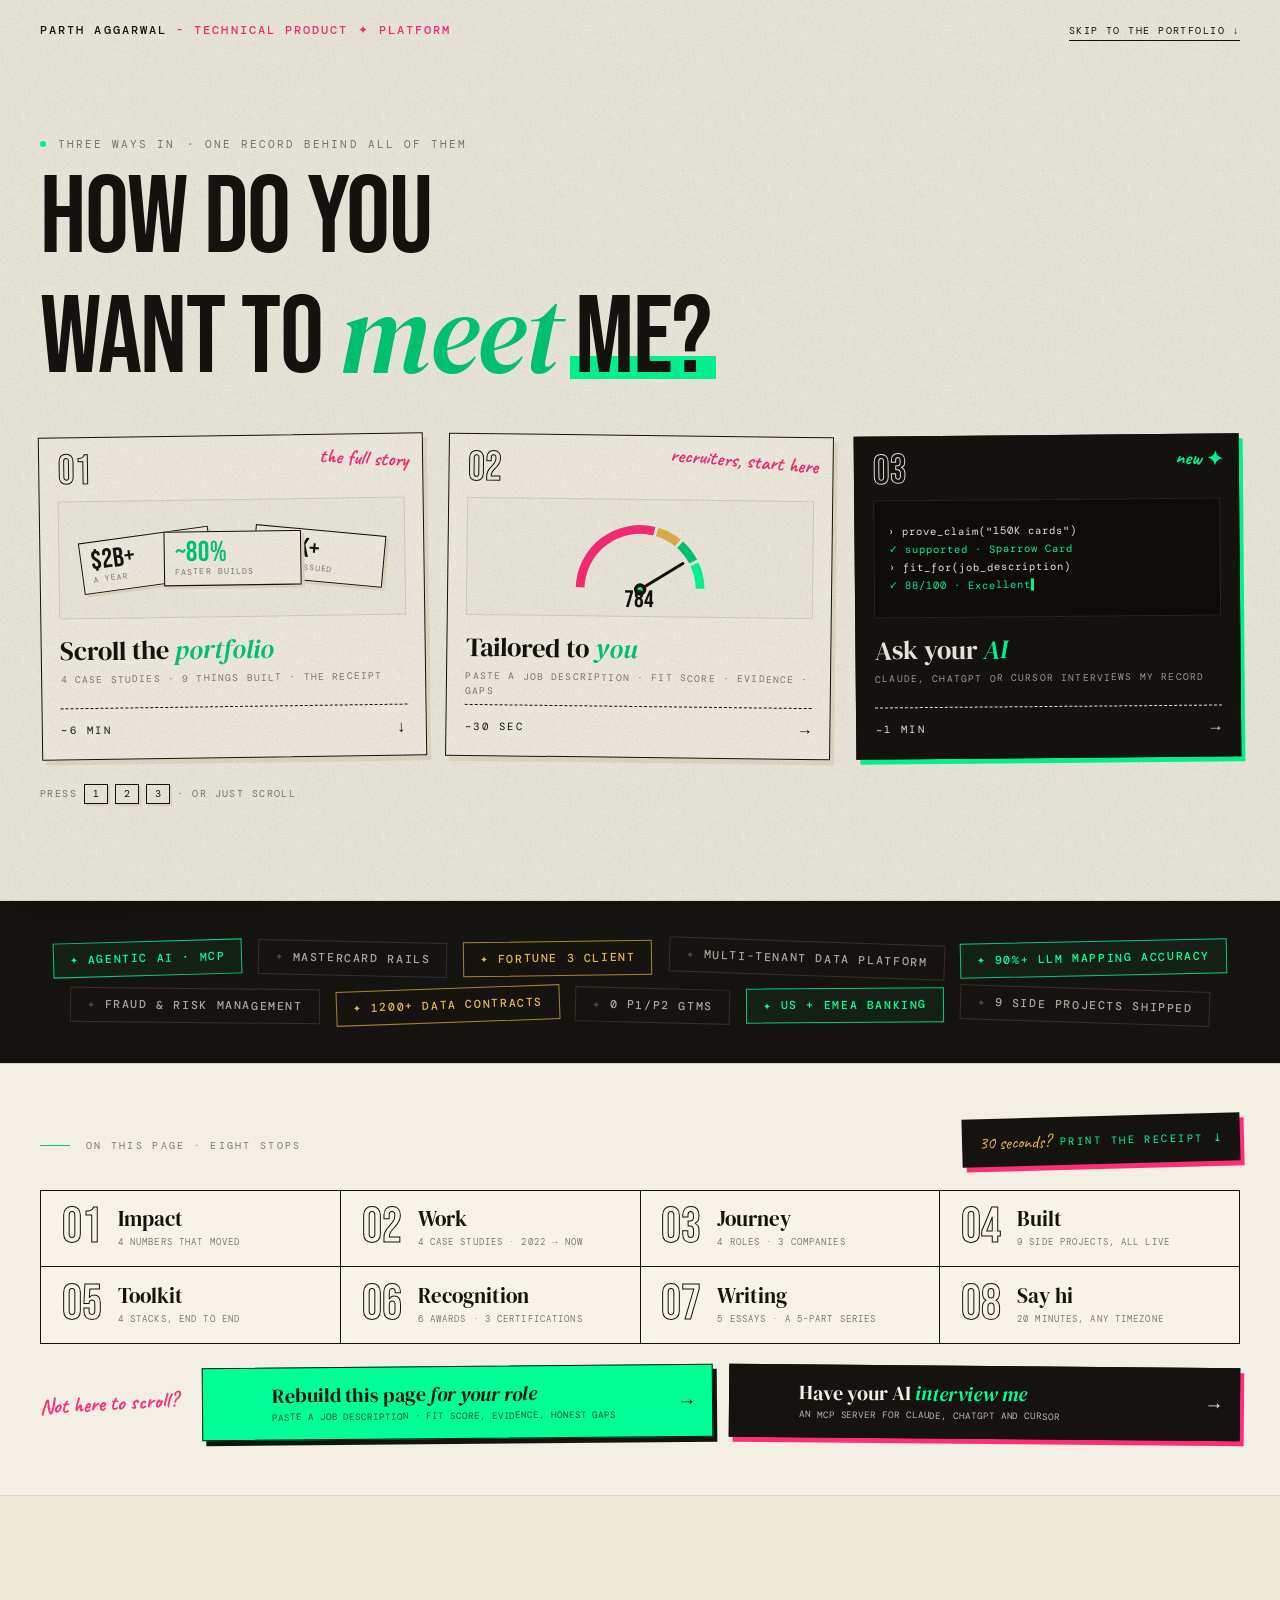
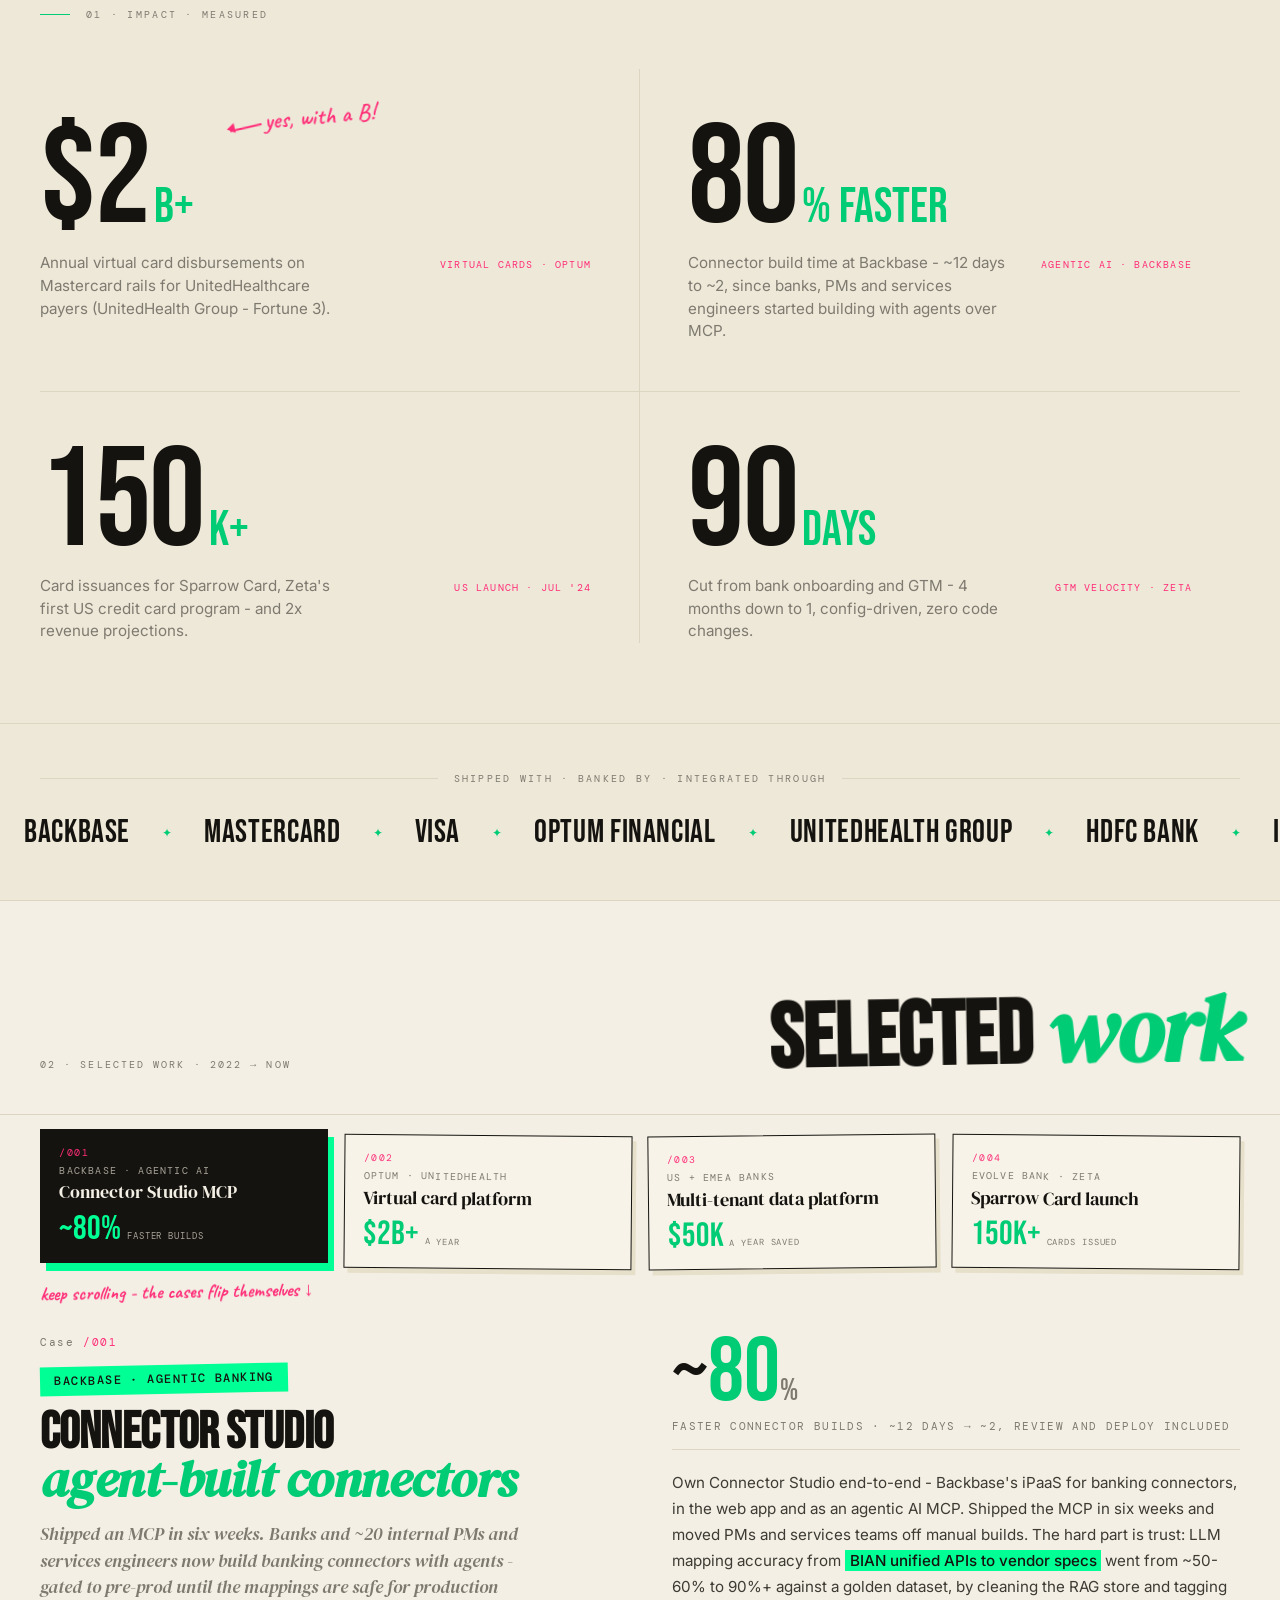
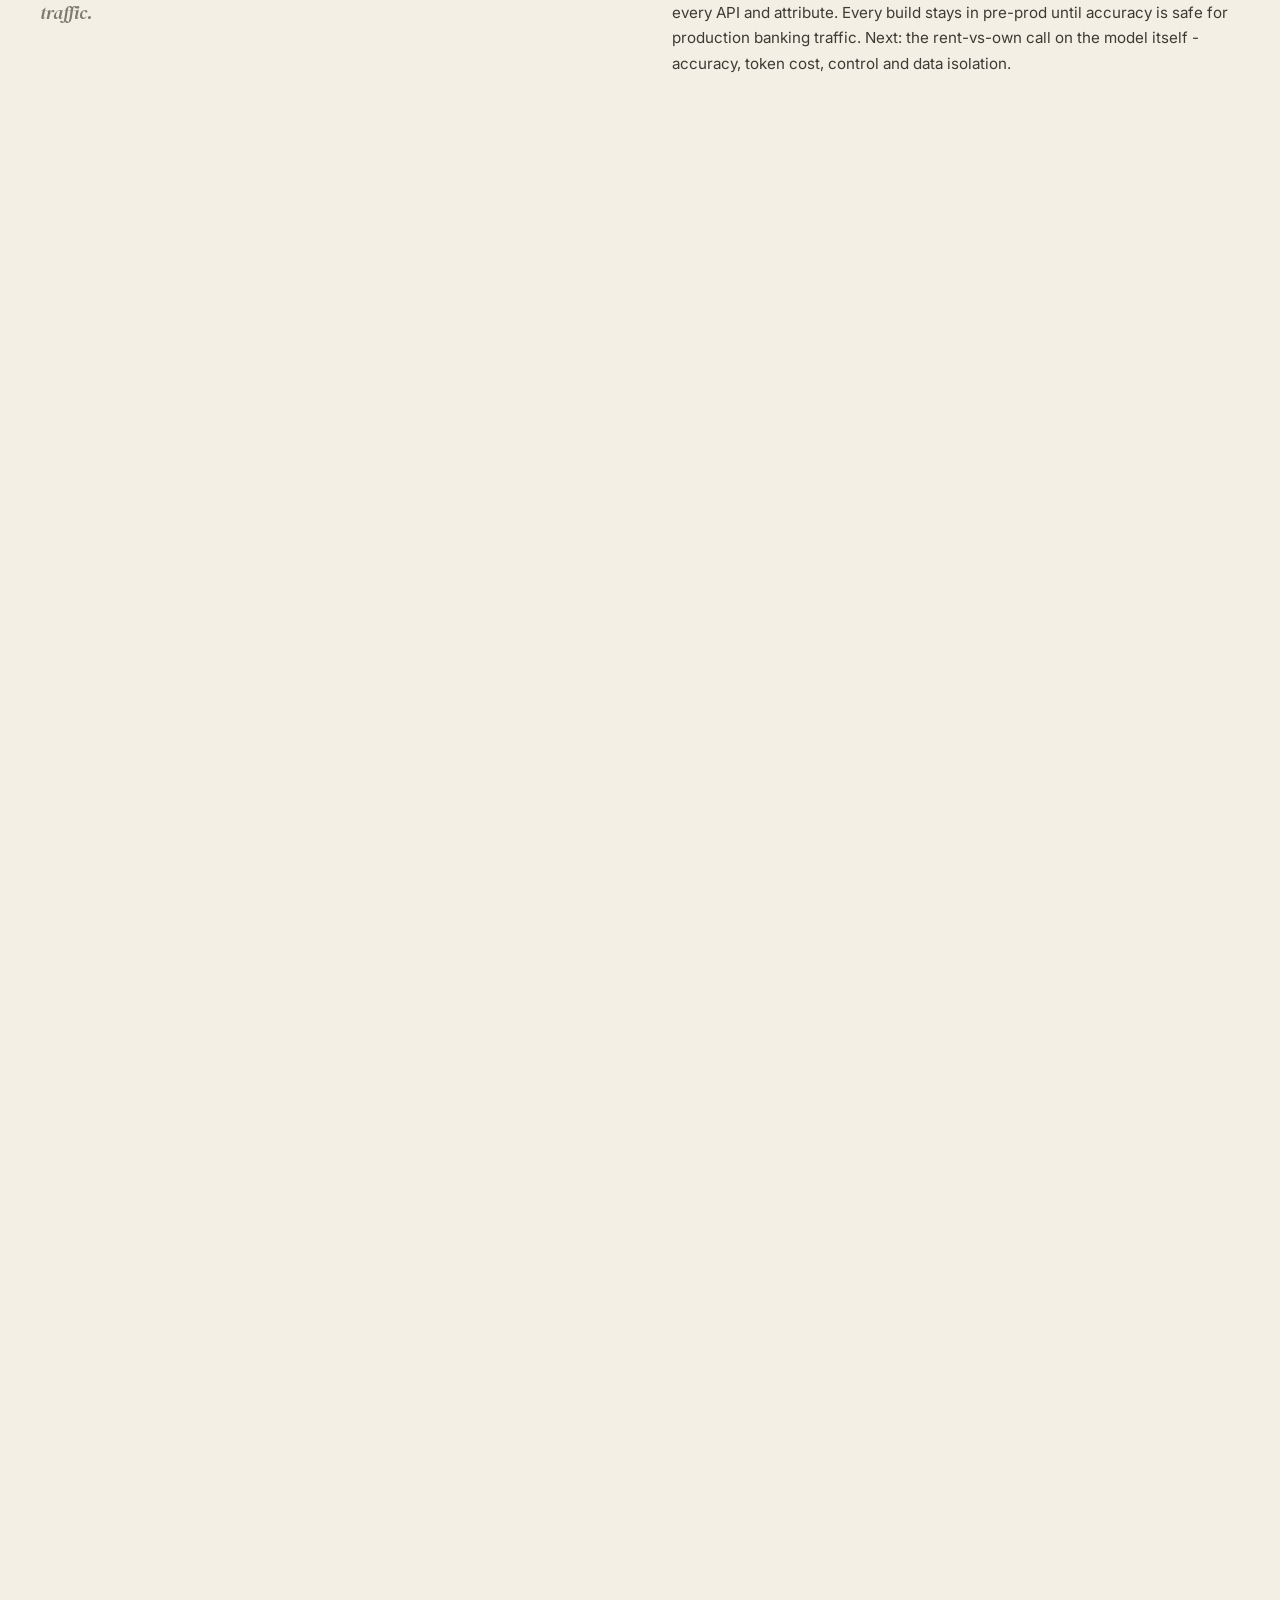
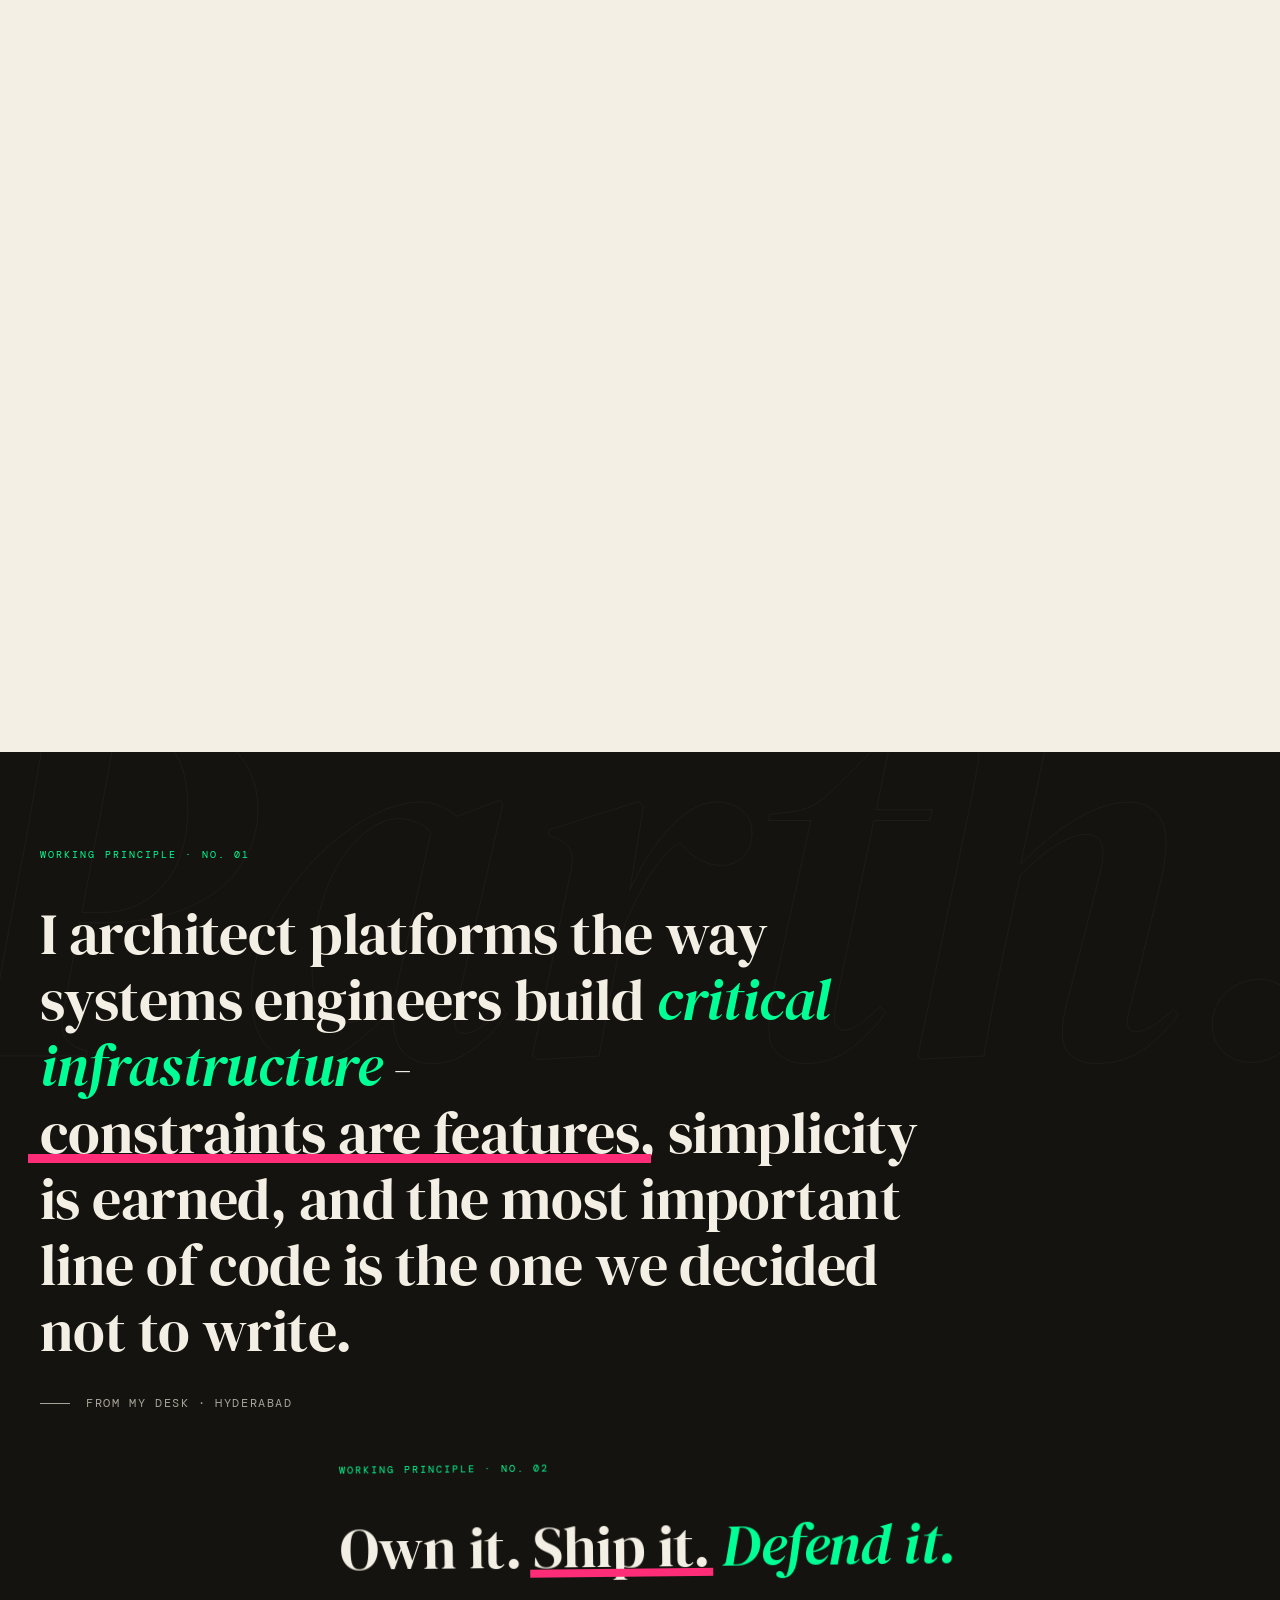
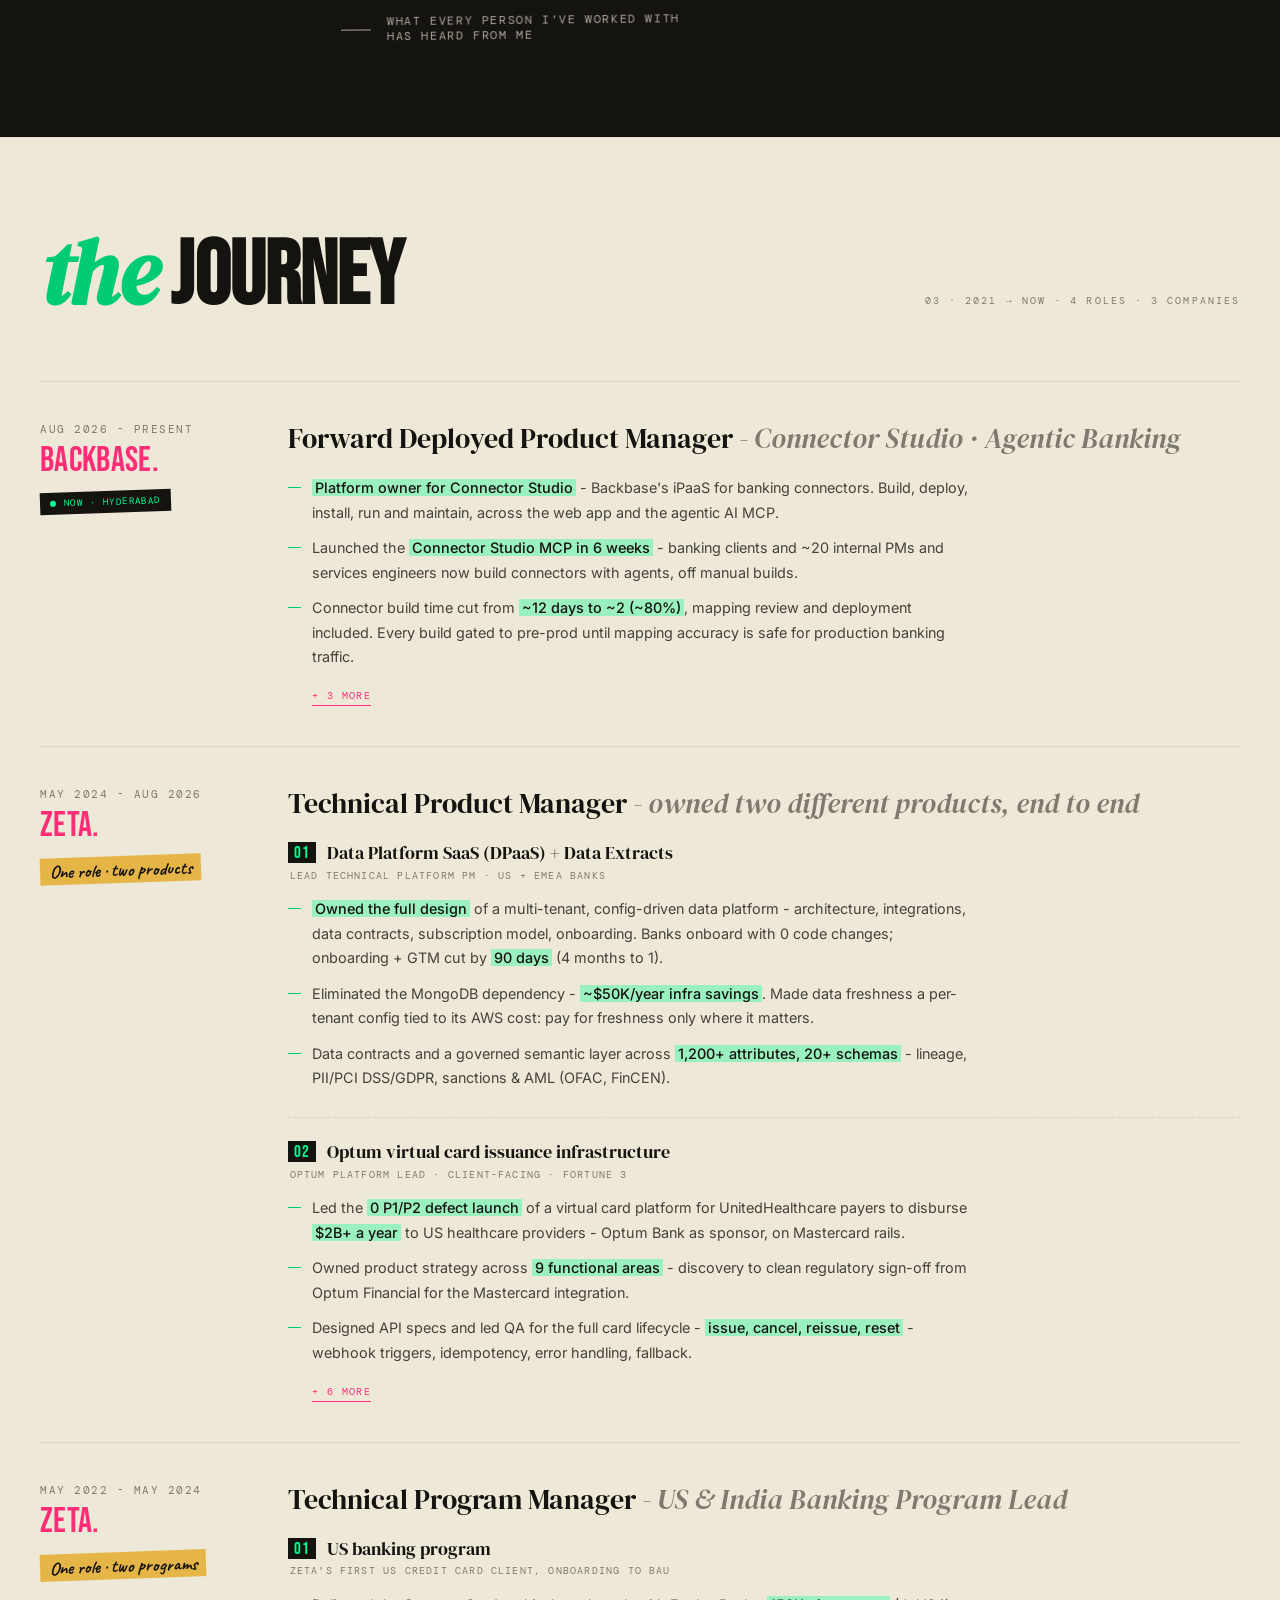
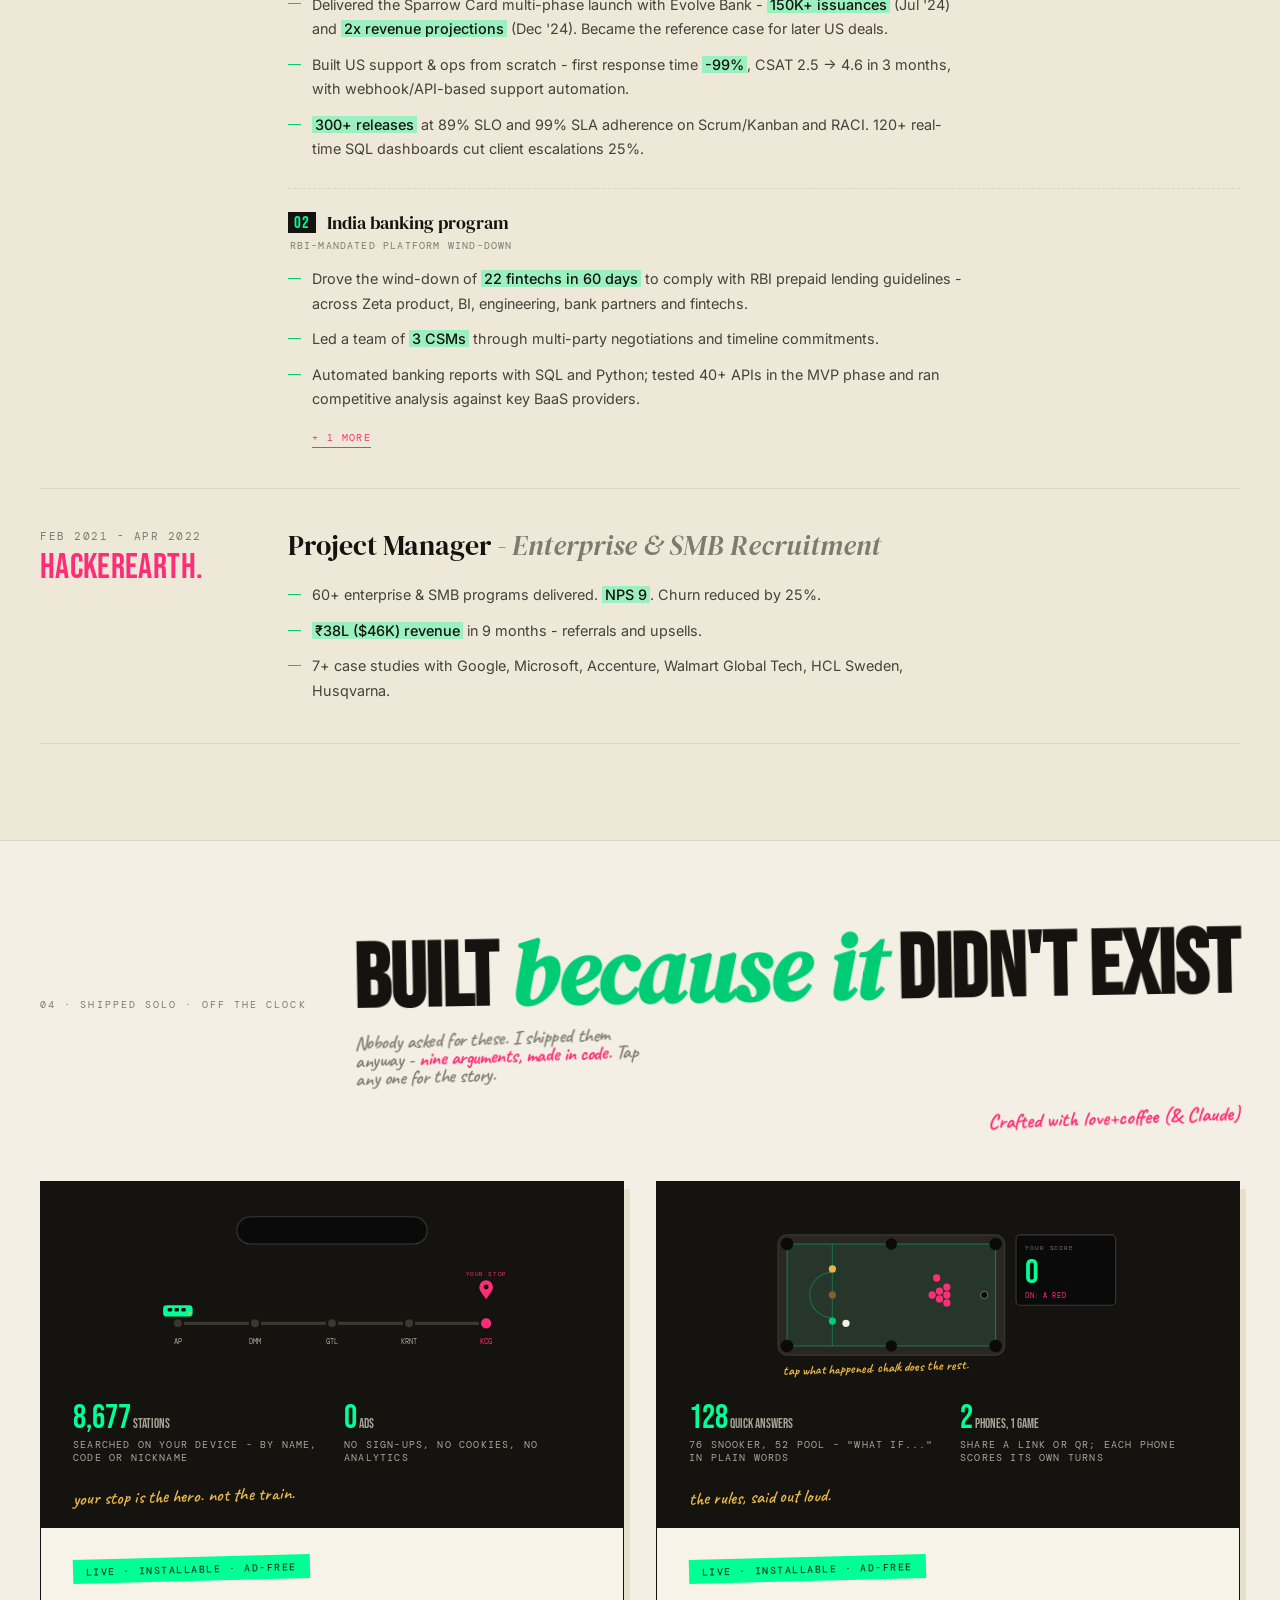
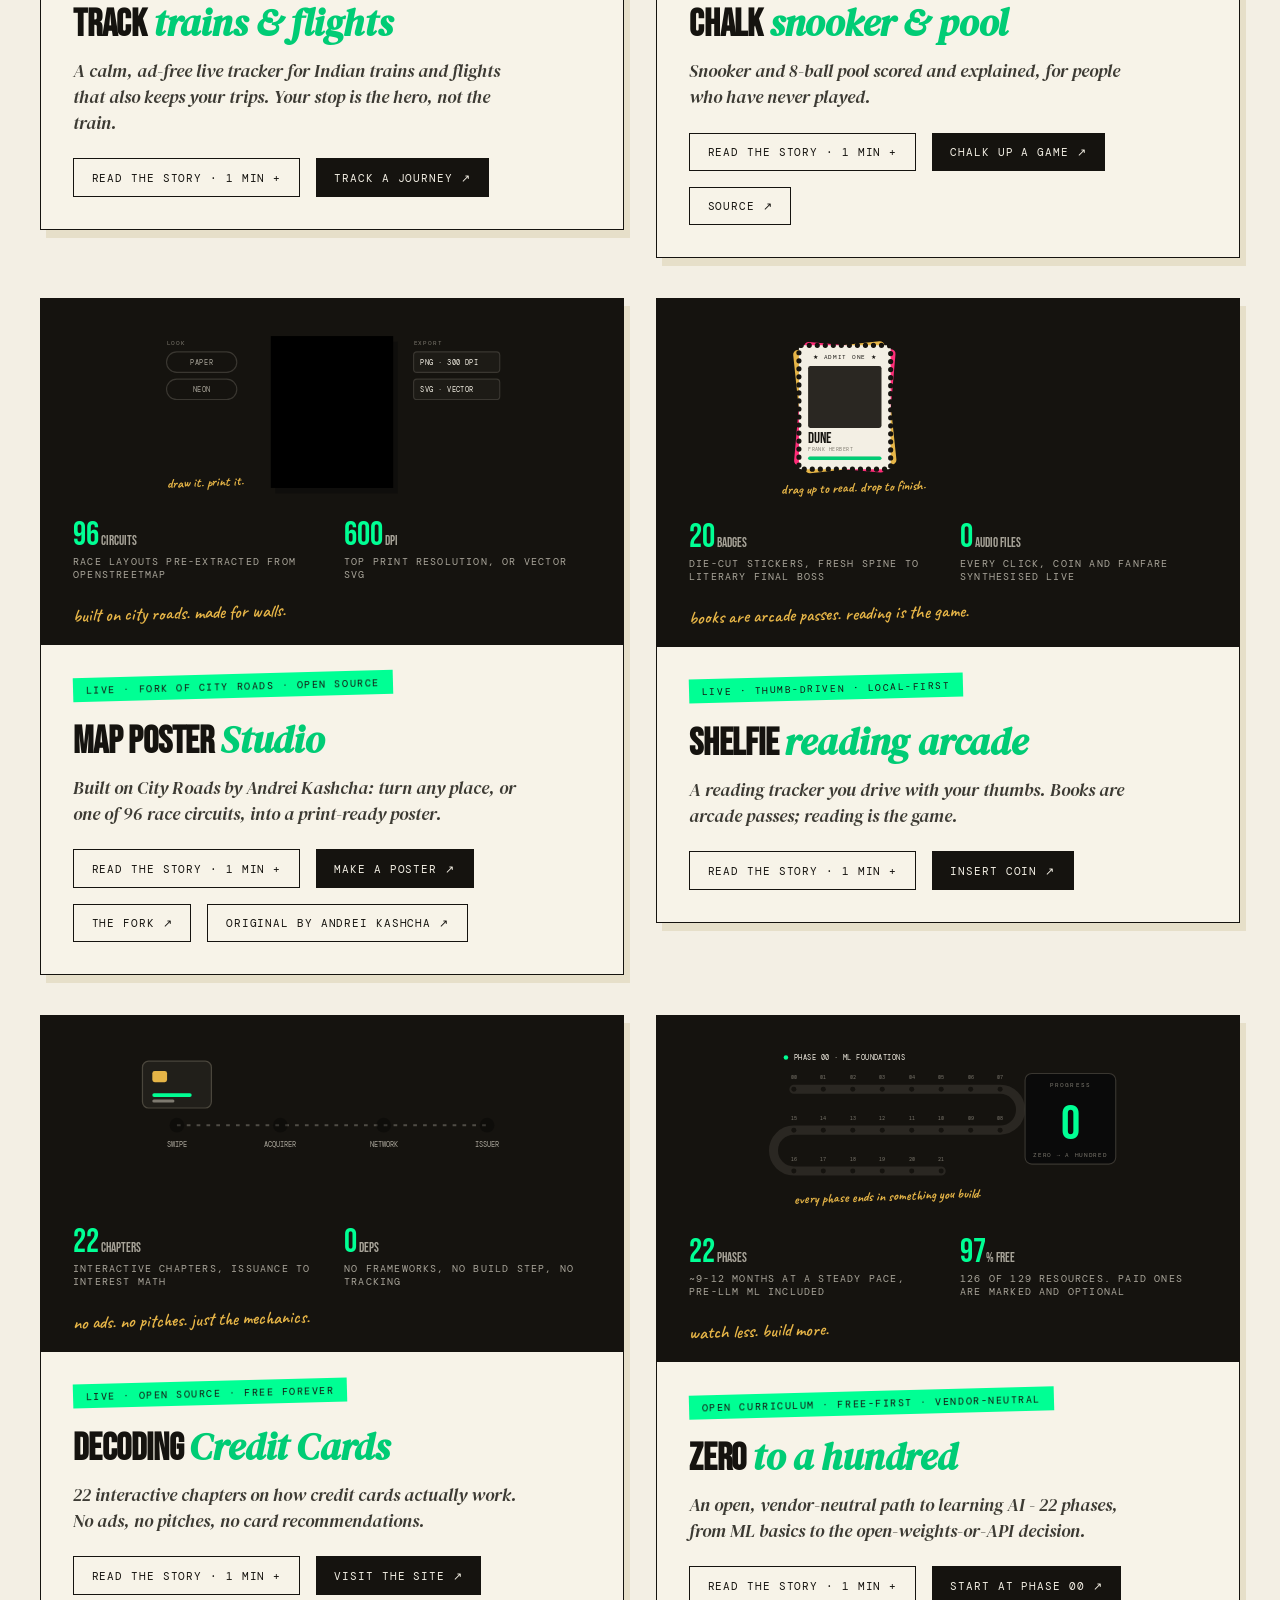
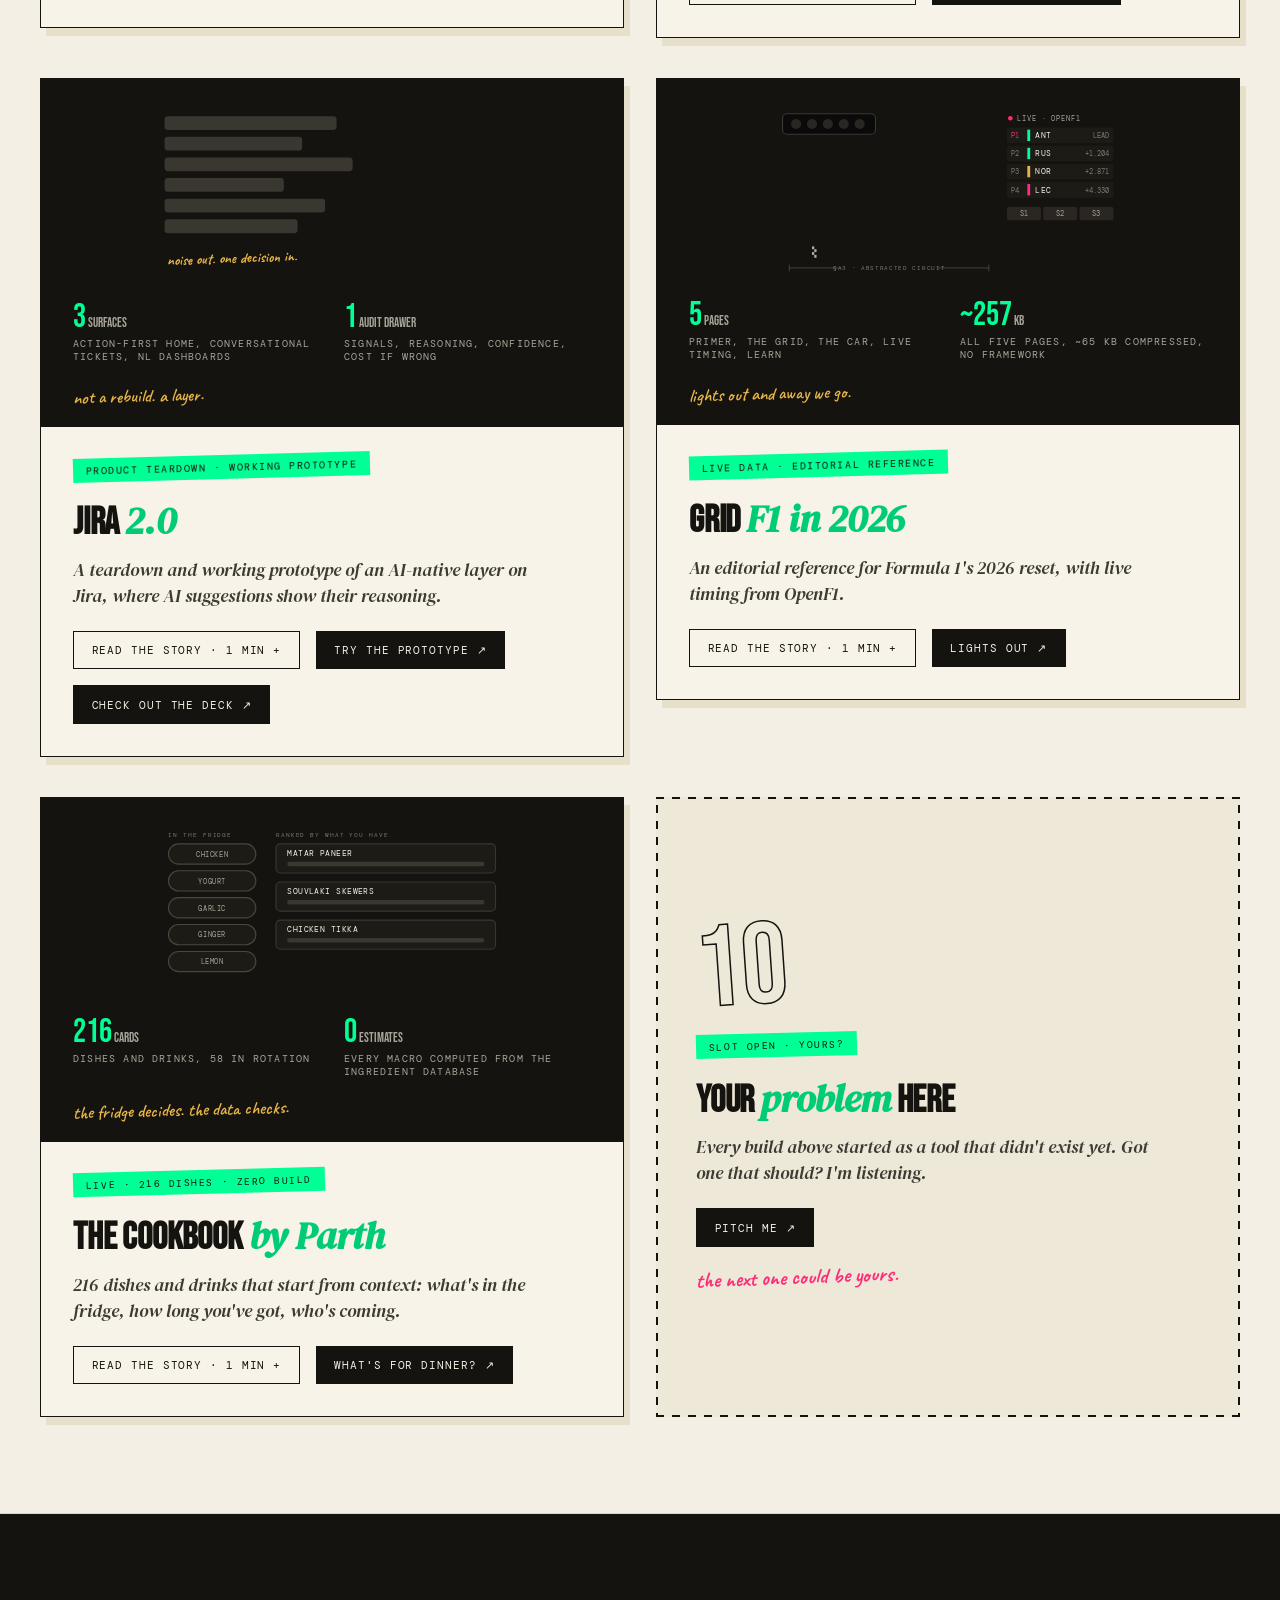
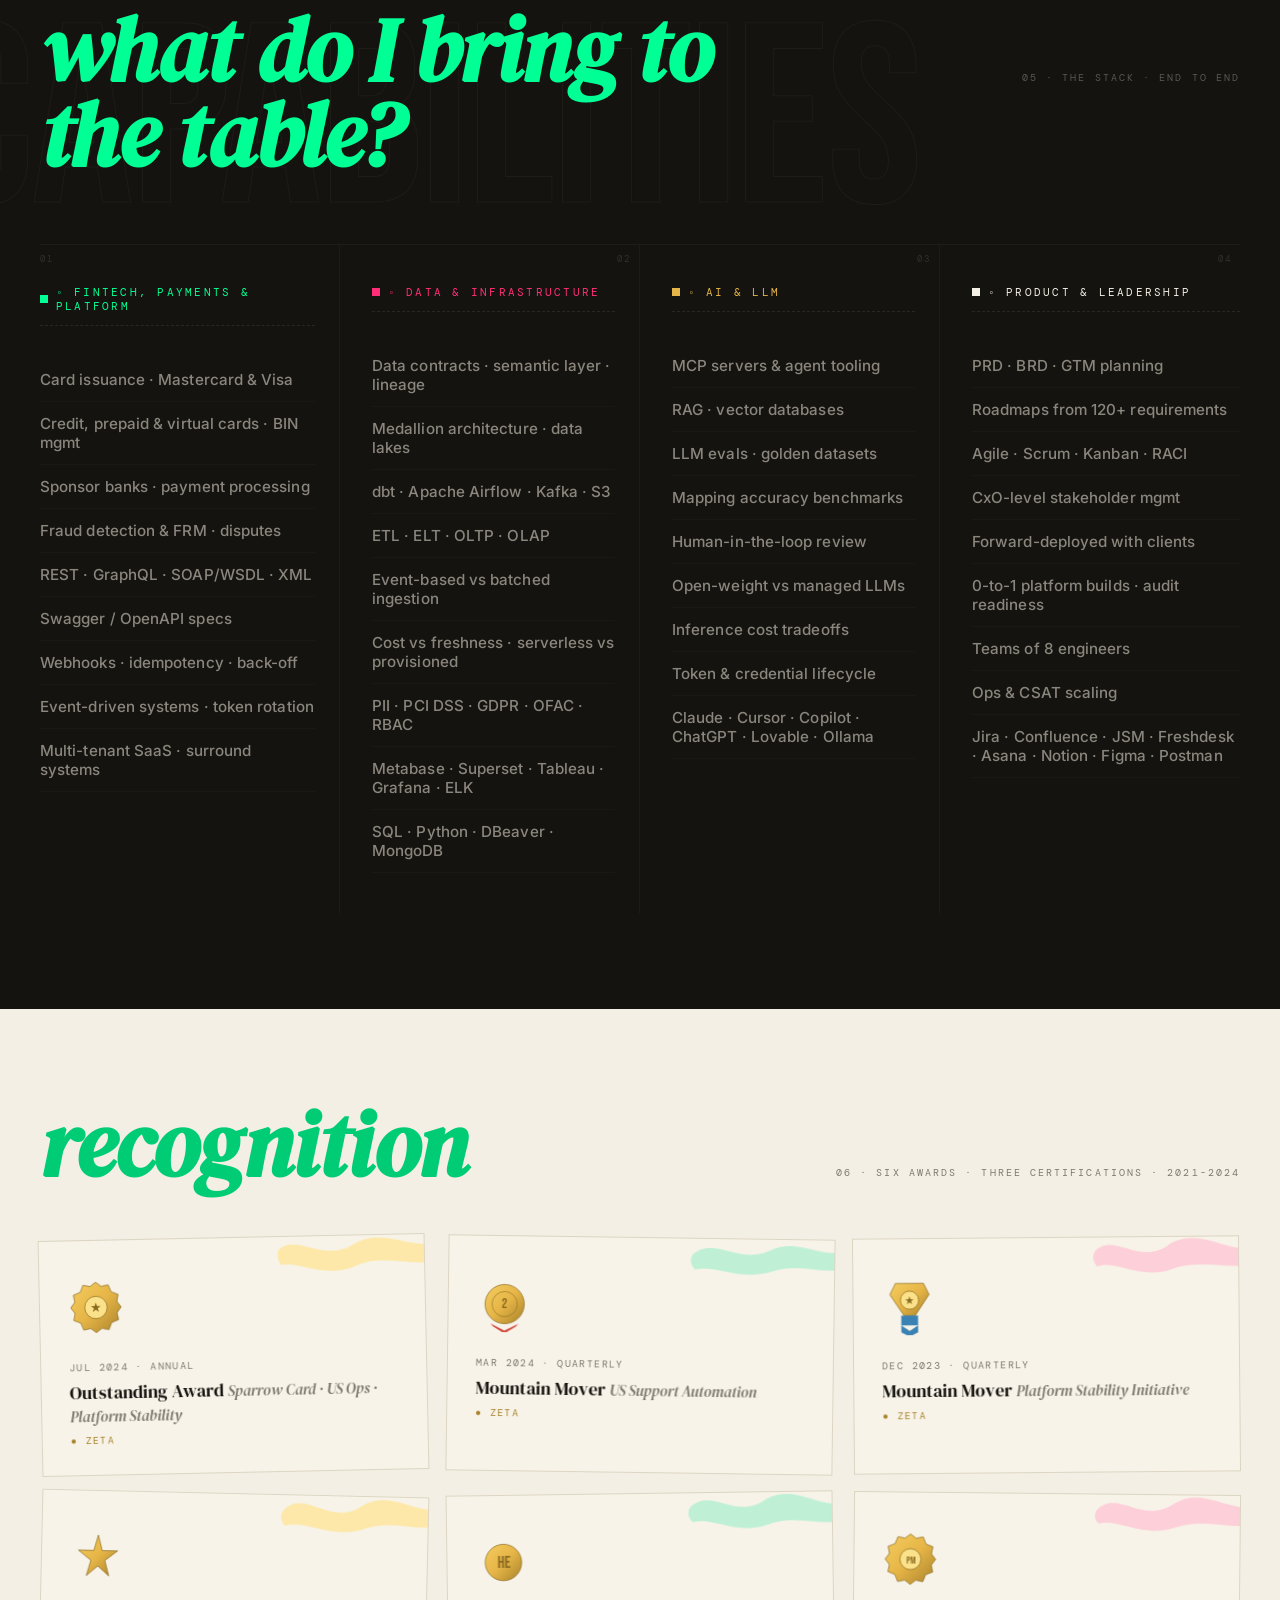
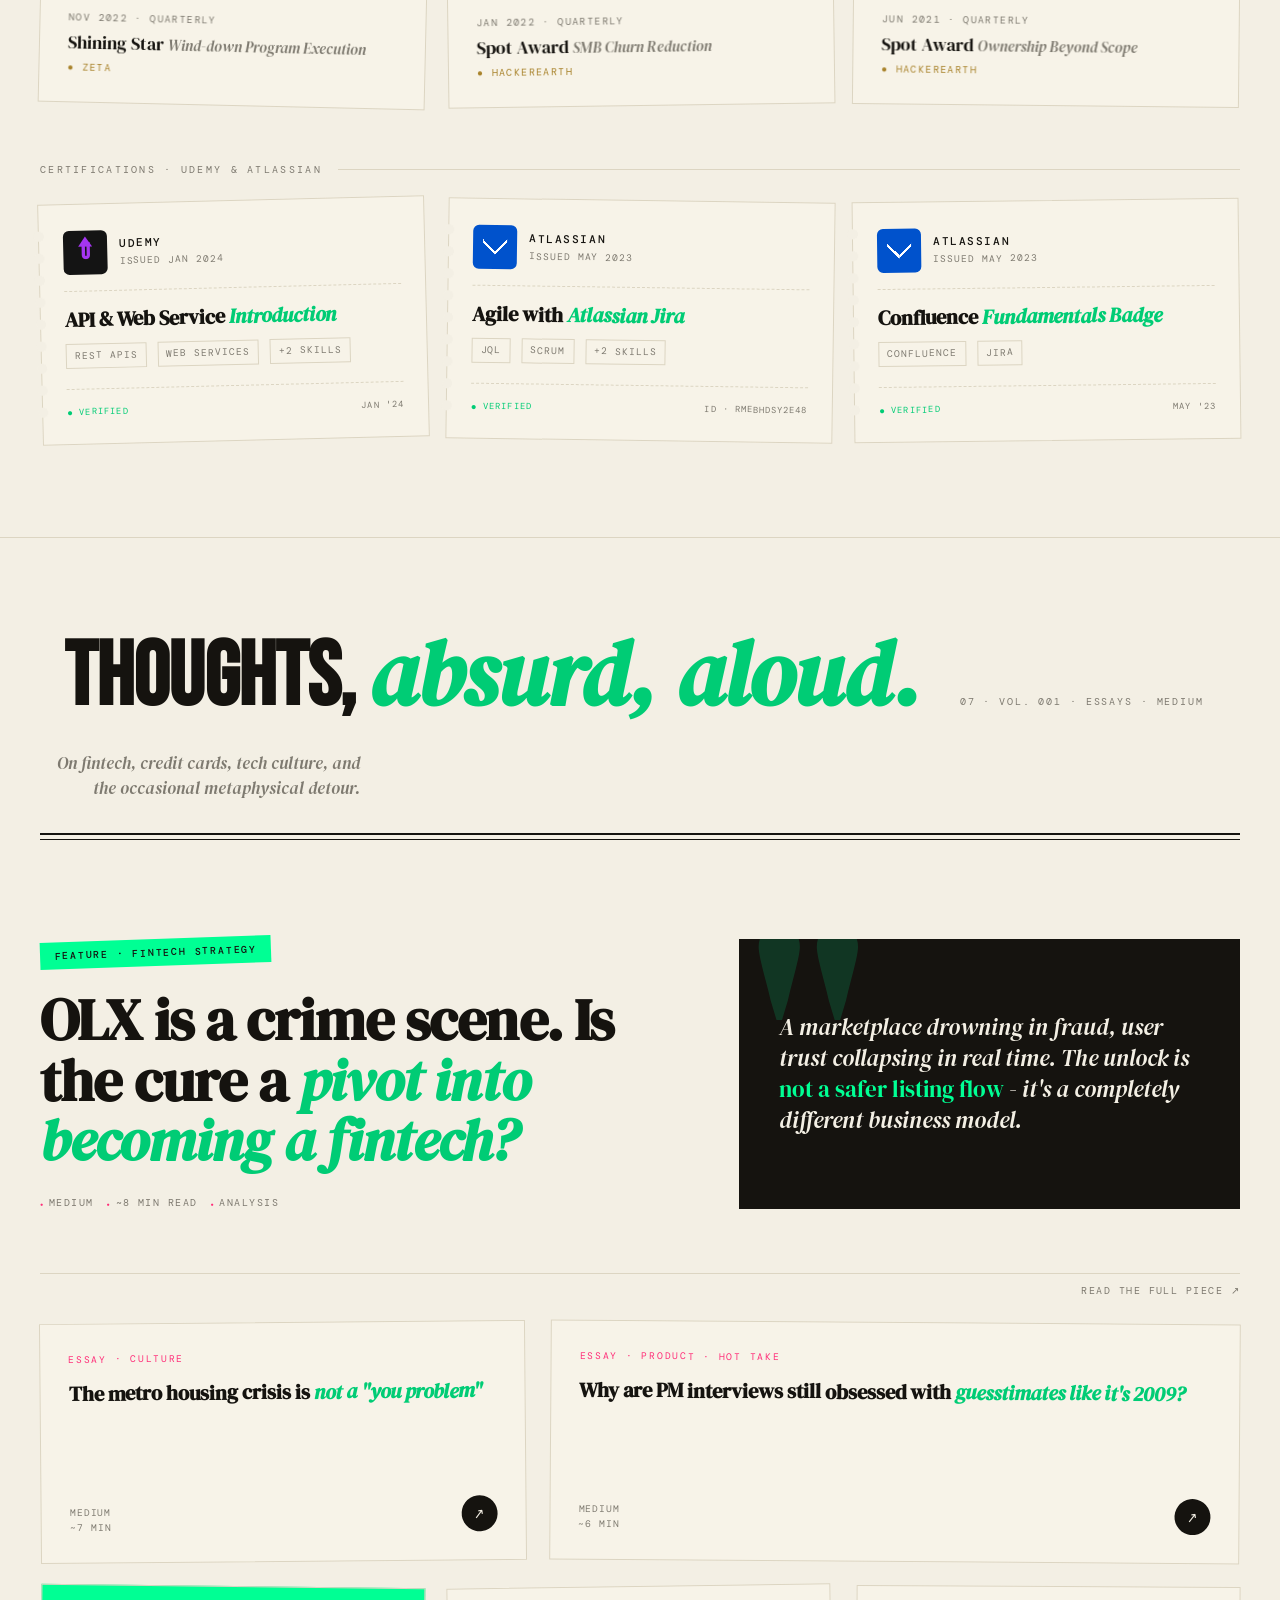
==== commit adad8613: "Nine projects, corrected against the repos; a design prototype at /lab/ Every side-project claim was" ====
--- a/index.html
+++ b/index.html
@@ -11,7 +11,7 @@
 <meta property="og:type" content="website">
 <meta property="og:site_name" content="Parth Aggarwal">
 <meta property="og:title" content="Parth Aggarwal - Technical Platform Product Manager">
-<meta property="og:description" content="Agentic AI connectors at Backbase. $2B+ card platform for a Fortune 3. Data platforms for US &amp; EMEA banks. Seven side projects, all live.">
+<meta property="og:description" content="Agentic AI connectors at Backbase. $2B+ card platform for a Fortune 3. Data platforms for US &amp; EMEA banks. Nine side projects, all live.">
 <meta property="og:url" content="https://parth8.github.io/portfolio/">
 <meta property="og:image" content="https://parth8.github.io/portfolio/assets/og.png">
 <meta property="og:image:width" content="1200">
@@ -62,7 +62,7 @@
           <span class="tix t3"><b>150K+</b><i>cards issued</i></span>
         </span>
         <span class="dc-t">Scroll the <em>portfolio</em></span>
-        <span class="dc-l">4 case studies · 7 things built · the receipt</span>
+        <span class="dc-l">4 case studies · 9 things built · the receipt</span>
         <span class="dc-time">~6 min <span aria-hidden="true">↓</span></span>
         <span class="dc-note">the full story</span>
       </a>
@@ -191,7 +191,7 @@
   <span class="stamp gold">1200+ Data Contracts</span>
   <span class="stamp">0 P1/P2 GTMs</span>
   <span class="stamp hot">US + EMEA Banking</span>
-  <span class="stamp">7 Side Projects Shipped</span>
+  <span class="stamp">9 Side Projects Shipped</span>
 </div>
 
 <!-- INDEX -->
@@ -204,7 +204,7 @@
     <li><a href="#sec-numbers"><span class="idx-n">01</span><span class="idx-t">Impact</span><span class="idx-c">4 numbers that moved</span></a></li>
     <li><a href="#sec-work"><span class="idx-n">02</span><span class="idx-t">Work</span><span class="idx-c">4 case studies · 2022 → now</span></a></li>
     <li><a href="#sec-experience"><span class="idx-n">03</span><span class="idx-t">Journey</span><span class="idx-c">4 roles · 3 companies</span></a></li>
-    <li><a href="#sec-built"><span class="idx-n">04</span><span class="idx-t">Built</span><span class="idx-c">7 side projects, all live</span></a></li>
+    <li><a href="#sec-built"><span class="idx-n">04</span><span class="idx-t">Built</span><span class="idx-c">9 side projects, all live</span></a></li>
     <li><a href="#sec-skills"><span class="idx-n">05</span><span class="idx-t">Toolkit</span><span class="idx-c">4 stacks, end to end</span></a></li>
     <li><a href="#sec-recognition"><span class="idx-n">06</span><span class="idx-t">Recognition</span><span class="idx-c">6 awards · 3 certifications</span></a></li>
     <li><a href="#sec-writings"><span class="idx-n">07</span><span class="idx-t">Writing</span><span class="idx-c">5 essays · a 5-part series</span></a></li>
@@ -554,28 +554,32 @@
   <div class="built-header">
     <span class="bh-left">04 · Shipped Solo · Off The Clock</span>
     <h2 class="bh-title">Built <em>because it</em> didn't exist
-      <span class="bh-sub">Nobody asked for these. I shipped them anyway - <b>seven arguments, made in code.</b> Tap any one for the story.</span>
+      <span class="bh-sub">Nobody asked for these. I shipped them anyway - <b>nine arguments, made in code.</b> Tap any one for the story.</span>
     </h2>
+    <p class="bh-credit">Crafted with love+coffee (&amp; Claude)</p>
   </div>
   <div class="built-grid">
   <article class="project" id="p-track" data-project="track" data-r="BUILT|Track|trains &amp; flights">
     <div class="project-left">
       <span class="project-tag">Live · Installable · Ad-Free</span>
       <h3 class="project-title">Track <em>trains &amp; flights</em></h3>
-      <p class="project-line">A calm, ad-free live tracker for Indian trains and flights. Your stop is the hero, not the train.</p>
+      <p class="project-line">A calm, ad-free live tracker for Indian trains and flights that also keeps your trips. Your stop is the hero, not the train.</p>
       <div class="project-more" id="more-track"><div>
       <div class="project-desc">
-        <p>Every train tracker I used fired <span class="pd-box">266 requests</span> and megabytes of ads to answer one question: <em>where is my train?</em> Flight apps swing the other way and bury you in telemetry you never asked for.</p>
+        <p>Every train tracker I used fired <span class="pd-box">hundreds of requests</span> and megabytes of ads to answer one question: <em>where is my train?</em> Flight apps swing the other way and bury you in telemetry you never asked for.</p>
         <p>So I built Track around one idea: <span class="pd-mark">show what matters to the traveller right now</span>, and nothing else. The hero is <em>your stop</em>, not the train's raw position. Flights reshape themselves by phase - the gate leads before takeoff, the map in the air, the baggage belt after landing.</p>
-        <p>Under the hood it's a platform, not a page. One Cloudflare Worker normalises the running feed, NTES, IRCTC seats, AeroDataBox and live ADS-B into one shape, so <span class="pd-mark">the frontend never knows who answered</span>. A free-tier flight quota stretches across every user through shared caches and a daily budget. And stale data is <span class="pd-pink">labelled, never passed off as exact.</span></p>
+        <p>Then it learned to keep your trips. <span class="pd-mark">My journeys</span> are saved on your device only: paste a PNR and the trip fills itself in. A coach finder tells you how many coaches to walk, and says "2 of 3 sources place B1" instead of guessing. Delay projections carry the latest actual delay forward to the stops ahead, shown with a <span class="pd-box">~</span> and a range.</p>
+        <p>Under the hood it's a platform, not a page. One Cloudflare Worker normalises more than ten public sources into one shape for live status, so <span class="pd-mark">the frontend never knows who answered</span>. A free-tier flight quota stretches across every user through shared caches and a daily budget. And stale data is <span class="pd-pink">labelled, never passed off as exact.</span></p>
       </div>
       <div class="project-stack">
         <span>Vanilla JS · ES Modules</span>
         <span>Cloudflare Worker</span>
-        <span>5 Data Sources, 1 Contract</span>
+        <span>10+ Sources, 1 Contract</span>
         <span>MapLibre GL</span>
         <span>Live ADS-B</span>
         <span>Add to Home Screen</span>
+        <span>Saved Journeys · PNR</span>
+        <span>73 Tests</span>
         <span>No Build Step</span>
       </div>
       </div></div>
@@ -658,21 +662,208 @@
     </div>
   </article>
 
+  <article class="project" id="p-chalk" data-project="chalk" data-r="BUILT|Chalk|snooker &amp; pool scorer">
+    <div class="project-left">
+      <span class="project-tag">Live · Installable · Ad-Free</span>
+      <h3 class="project-title">Chalk <em>snooker &amp; pool</em></h3>
+      <p class="project-line">Snooker and 8-ball pool scored and explained, for people who have never played.</p>
+      <div class="project-more" id="more-chalk"><div>
+      <div class="project-desc">
+        <p>Snooker and pool are easy to love and <span class="pd-mark">intimidating to start</span>. Score sheets assume you know the rules, and the rules assume you've played. So the first question is always <em>whose turn is it, and was that a foul?</em></p>
+        <p>So Chalk keeps the table for you. <span class="pd-box">Tap what happens</span> - a pot, a miss, or "What happened?" for a possible foul - and it keeps the score, whose turn it is and what's on next. Fouls are ruled in plain words with the penalty points, and a top-down table shows <span class="pd-mark">where to put a colour back</span>.</p>
+        <p>Underneath: a rules engine per game (snooker to the WPBSA rules, pool to the WPA rules of 2025), 128 quick answers to "what if..." questions and seven cue-technique pages. Two phones can score one game live, and a Cloudflare Worker re-checks every move with <span class="pd-mark">the same rules engine as the page</span>. 81 automated tests pass. <span class="pd-pink">No ads, no sign-ups, no build step.</span></p>
+      </div>
+      <div class="project-stack">
+        <span>Vanilla JS · ES Modules</span>
+        <span>Service Worker · Installable</span>
+        <span>Cloudflare Worker · D1</span>
+        <span>Shared Live Games · QR</span>
+        <span>81 Tests · CI</span>
+        <span>No Build Step</span>
+        <span>AI-Assisted Build</span>
+      </div>
+      </div></div>
+      <div class="project-links">
+        <button type="button" class="project-link project-toggle" aria-expanded="false" aria-controls="more-chalk"><span class="pt-label">Read the story</span> <span class="pt-icon" aria-hidden="true">+</span></button>
+        <a class="project-link primary" href="https://parth8.github.io/chalk/" target="_blank" rel="noopener">Chalk up a game <span class="arr">↗</span></a>
+        <a class="project-link" href="https://github.com/Parth8/chalk" target="_blank" rel="noopener">Source <span class="arr">↗</span></a>
+      </div>
+    </div>
+    <div class="project-right">
+      <!-- ANIMATED ART: a top-down snooker table, the cue ball sends a red into the pocket, the score ticks and the next ball on changes -->
+      <div class="pr-art ch-art" aria-hidden="true">
+        <svg viewBox="0 0 320 150" preserveAspectRatio="xMidYMid meet" xmlns="http://www.w3.org/2000/svg">
+          <!-- table: rail, felt, baulk line and D, pockets -->
+          <rect x="10" y="22" width="200" height="106" rx="8" fill="#2a2722" stroke="#3a3731" stroke-width="1"/>
+          <rect x="18" y="30" width="184" height="90" rx="3" fill="rgba(0,255,148,0.07)" stroke="#00FF94" stroke-opacity="0.35" stroke-width="1"/>
+          <line x1="58" y1="30" x2="58" y2="120" stroke="#00FF94" stroke-opacity="0.25" stroke-width="1"/>
+          <path d="M 58 55 A 20 20 0 0 0 58 95" fill="none" stroke="#00FF94" stroke-opacity="0.25" stroke-width="1"/>
+          <g fill="#0A0A0A">
+            <circle cx="18" cy="30" r="5.5"/><circle cx="202" cy="30" r="5.5"/>
+            <circle cx="18" cy="120" r="5.5"/><circle cx="202" cy="120" r="5.5"/>
+            <circle cx="110" cy="30" r="5"/><circle cx="110" cy="120" r="5"/>
+          </g>
+          <circle class="ch-pocket" cx="202" cy="30" r="7" fill="none" stroke="#00FF94" stroke-width="1.5"/>
+          <!-- colours on their spots -->
+          <circle cx="58" cy="52" r="3.2" fill="#E6B547"/>
+          <circle cx="58" cy="75" r="3.2" fill="#8a5a2b"/>
+          <circle cx="58" cy="98" r="3.2" fill="#00CC75"/>
+          <circle cx="192" cy="75" r="3.2" fill="#0A0A0A" stroke="#7E7A70" stroke-width="0.8"/>
+          <!-- the pack of reds -->
+          <g fill="#FF2D78">
+            <circle cx="146" cy="75" r="3.2"/>
+            <circle cx="152.5" cy="71.5" r="3.2"/><circle cx="152.5" cy="78.5" r="3.2"/>
+            <circle cx="159" cy="68" r="3.2"/><circle cx="159" cy="75" r="3.2"/><circle cx="159" cy="82" r="3.2"/>
+          </g>
+          <!-- the shot: aim line, then the loose red goes in the corner -->
+          <line class="ch-aim" x1="70" y1="100" x2="144.5" y2="63.2" stroke="#E6B547" stroke-width="1" stroke-dasharray="3 3"/>
+          <line class="ch-aim" x1="150" y1="60" x2="202" y2="30" stroke="#E6B547" stroke-width="1" stroke-dasharray="3 3"/>
+          <circle class="ch-red" cx="150" cy="60" r="3.2" fill="#FF2D78"/>
+          <circle class="ch-cue" cx="70" cy="100" r="3.2" fill="#F3EFE4"/>
+          <!-- scoreboard -->
+          <rect x="220" y="22" width="88" height="62" rx="4" fill="#0A0A0A" stroke="#3a3731" stroke-width="1"/>
+          <text x="228" y="35" font-family="DM Mono, monospace" font-size="5.5" fill="#7E7A70" letter-spacing="0.8">YOUR SCORE</text>
+          <g font-family="Bebas Neue, sans-serif" font-size="30" fill="#00FF94">
+            <text class="ch-n0" x="228" y="64">0</text>
+            <text class="ch-n1" x="228" y="64">1</text>
+          </g>
+          <text class="ch-plus" x="252" y="62" font-family="Bebas Neue, sans-serif" font-size="14" fill="#FF2D78">+1</text>
+          <text class="ch-on0" x="228" y="78" font-family="DM Mono, monospace" font-size="6" fill="#FF2D78" letter-spacing="0.5">ON: A RED</text>
+          <text class="ch-on1" x="228" y="78" font-family="DM Mono, monospace" font-size="6" fill="#E6B547" letter-spacing="0.5">ON: A COLOUR</text>
+          <g transform="rotate(-4 222 108)">
+            <text class="ch-word" x="222" y="108" font-family="Caveat, cursive" font-weight="700" font-size="14" fill="#E6B547">potted.</text>
+          </g>
+          <g transform="rotate(-2 14 146)">
+            <text x="14" y="146" font-family="Caveat, cursive" font-weight="700" font-size="12" fill="#E6B547">tap what happened. chalk does the rest.</text>
+          </g>
+        </svg>
+      </div>
+      <div class="pr-divider"></div>
+      <div class="pr-stat">
+        <div class="pr-stat-num">128<span class="sup"> QUICK ANSWERS</span></div>
+        <div class="pr-stat-label">76 snooker, 52 pool - "what if..." in plain words</div>
+      </div>
+      <div class="pr-divider"></div>
+      <div class="pr-stat">
+        <div class="pr-stat-num">2<span class="sup"> PHONES, 1 GAME</span></div>
+        <div class="pr-stat-label">Share a link or QR; each phone scores its own turns</div>
+      </div>
+      <p class="pr-note">the rules, said out loud.</p>
+    </div>
+  </article>
+
+  <article class="project" id="p-posters" data-project="posters" data-r="BUILT|Map Poster Studio|city roads fork">
+    <div class="project-left">
+      <span class="project-tag">Live · Fork of City Roads · Open Source</span>
+      <h3 class="project-title">Map Poster <em>Studio</em></h3>
+      <p class="project-line">Built on City Roads by Andrei Kashcha: turn any place, or one of 96 race circuits, into a print-ready poster.</p>
+      <div class="project-more" id="more-posters"><div>
+      <div class="project-desc">
+        <p><span class="pd-mark">City Roads</span> is Andrei Kashcha's open-source app that draws every road in a city from OpenStreetMap data. The renderer, the city search and the original idea are his, and the classic app is still there at <span class="pd-box">?mode=classic</span>. I forked it and built on top.</p>
+        <p>What the fork adds: a poster studio with <span class="pd-mark">96 pre-extracted race circuits</span> from F1, MotoGP, WEC and more, any place through OSM search, layers, gradient paints, neon, emboss and blur effects, street selection, wallpaper sizes, and export to PNG, JPEG, WebP, AVIF or SVG at up to 600 dpi. There is also a Skyline view with 3D buildings in true perspective.</p>
+        <p>Under the hood: map data now loads as OpenFreeMap vector tiles in a web worker, with VersaTiles and Overpass as fallbacks, so big cities stop timing out. I removed Google Analytics and a mug shop that uploaded users' images to a third party, added a Content-Security-Policy, and took the dependency audit from 10 vulnerabilities to <span class="pd-pink">0.</span></p>
+      </div>
+      <div class="project-stack">
+        <span>Fork of City Roads</span>
+        <span>Vue 3 · Vite 8</span>
+        <span>96 Race Circuits</span>
+        <span>OpenFreeMap Tiles</span>
+        <span>PNG · SVG · 600 dpi</span>
+        <span>Skyline 3D View</span>
+        <span>GitHub Actions · Pages</span>
+        <span>AI-Assisted Build</span>
+      </div>
+      </div></div>
+      <div class="project-links">
+        <button type="button" class="project-link project-toggle" aria-expanded="false" aria-controls="more-posters"><span class="pt-label">Read the story</span> <span class="pt-icon" aria-hidden="true">+</span></button>
+        <a class="project-link primary" href="https://parth8.github.io/city-roads/" target="_blank" rel="noopener">Make a poster <span class="arr">↗</span></a>
+        <a class="project-link" href="https://github.com/Parth8/city-roads" target="_blank" rel="noopener">The fork <span class="arr">↗</span></a>
+        <a class="project-link" href="https://github.com/anvaka/city-roads" target="_blank" rel="noopener">Original by Andrei Kashcha <span class="arr">↗</span></a>
+      </div>
+    </div>
+    <div class="project-right">
+      <!-- ANIMATED ART: street lines and a circuit draw themselves into a poster frame, then the look flips from paper to neon -->
+      <div class="pr-art po-art" aria-hidden="true">
+        <svg viewBox="0 0 320 150" preserveAspectRatio="xMidYMid meet" xmlns="http://www.w3.org/2000/svg">
+          <!-- look chips -->
+          <text x="14" y="16" font-family="DM Mono, monospace" font-size="5.5" fill="#7E7A70" letter-spacing="0.8">LOOK</text>
+          <g font-family="DM Mono, monospace" font-size="6.5" text-anchor="middle" letter-spacing="0.5">
+            <g class="po-chip"><rect x="14" y="22" width="62" height="18" rx="9"/><text x="45" y="33.5">PAPER</text></g>
+            <g class="po-chip"><rect x="14" y="46" width="62" height="18" rx="9"/><text x="45" y="57.5">NEON</text></g>
+            <g class="po-on pa"><rect x="14" y="22" width="62" height="18" rx="9"/><text x="45" y="33.5">PAPER ✓</text></g>
+            <g class="po-on ne"><rect x="14" y="46" width="62" height="18" rx="9"/><text x="45" y="57.5">NEON ✓</text></g>
+          </g>
+          <!-- the poster -->
+          <rect x="106" y="8" width="108" height="134" fill="#0A0A0A" opacity="0.5" transform="translate(4 5)"/>
+          <rect class="po-sheet" x="106" y="8" width="108" height="134"/>
+          <!-- streets, faint -->
+          <g class="po-streets" fill="none" stroke-width="0.8" stroke-linecap="round">
+            <path pathLength="100" d="M 114 30 L 206 26"/>
+            <path pathLength="100" d="M 112 52 L 208 56"/>
+            <path pathLength="100" d="M 114 78 L 206 72"/>
+            <path pathLength="100" d="M 124 22 L 120 100"/>
+            <path pathLength="100" d="M 152 22 L 158 100"/>
+            <path pathLength="100" d="M 184 22 L 180 100"/>
+            <path pathLength="100" d="M 196 24 L 204 98"/>
+          </g>
+          <!-- the circuit draws itself -->
+          <path class="po-line" pathLength="100" d="M 130 88 L 186 88 C 200 88 204 76 194 68 L 168 50 C 160 44 164 34 174 34 L 190 34 C 198 34 198 24 188 24 L 140 24 C 126 24 122 36 130 44 L 146 62 C 152 70 146 78 136 76 L 128 74 C 118 72 114 82 122 86 Z" fill="none" stroke-width="2.4" stroke-linecap="round" stroke-linejoin="round"/>
+          <!-- poster type -->
+          <g class="po-type po-t0" text-anchor="middle">
+            <text x="160" y="116" font-family="Bebas Neue, sans-serif" font-size="20" fill="#15130F" letter-spacing="1.5">YOUR CIRCUIT</text>
+            <text x="160" y="128" font-family="DM Mono, monospace" font-size="4.8" fill="#7E7A70" letter-spacing="0.8">ANY PLACE · 96 RACE LAYOUTS</text>
+          </g>
+          <g class="po-type po-t1" text-anchor="middle">
+            <text x="160" y="116" font-family="Bebas Neue, sans-serif" font-size="20" fill="#00FF94" letter-spacing="1.5">YOUR CIRCUIT</text>
+            <text x="160" y="128" font-family="DM Mono, monospace" font-size="4.8" fill="#FF2D78" letter-spacing="0.8">ANY PLACE · 96 RACE LAYOUTS</text>
+          </g>
+          <!-- export -->
+          <text x="232" y="16" font-family="DM Mono, monospace" font-size="5.5" fill="#7E7A70" letter-spacing="0.8">EXPORT</text>
+          <g font-family="DM Mono, monospace" font-size="6.5" letter-spacing="0.4">
+            <rect x="232" y="22" width="76" height="18" rx="3" fill="#1d1b16" stroke="#3a3731"/>
+            <text x="238" y="33.5" fill="#F3EFE4">PNG · 300 DPI</text>
+            <rect x="232" y="46" width="76" height="18" rx="3" fill="#1d1b16" stroke="#3a3731"/>
+            <text x="238" y="57.5" fill="#F3EFE4">SVG · VECTOR</text>
+            <rect class="po-save" x="232" y="46" width="76" height="18" rx="3" fill="none" stroke="#00FF94" stroke-width="1.5"/>
+            <text class="po-save" x="302" y="33.5" fill="#00FF94" text-anchor="end">✓</text>
+          </g>
+          <g transform="rotate(-3 232 100)">
+            <text class="po-word" x="232" y="100" font-family="Caveat, cursive" font-weight="700" font-size="14" fill="#E6B547">for the wall.</text>
+          </g>
+          <g transform="rotate(-2 14 142)">
+            <text x="14" y="142" font-family="Caveat, cursive" font-weight="700" font-size="12" fill="#E6B547">draw it. print it.</text>
+          </g>
+        </svg>
+      </div>
+      <div class="pr-divider"></div>
+      <div class="pr-stat">
+        <div class="pr-stat-num">96<span class="sup"> CIRCUITS</span></div>
+        <div class="pr-stat-label">Race layouts pre-extracted from OpenStreetMap</div>
+      </div>
+      <div class="pr-divider"></div>
+      <div class="pr-stat">
+        <div class="pr-stat-num">600<span class="sup"> DPI</span></div>
+        <div class="pr-stat-label">Top print resolution, or vector SVG</div>
+      </div>
+      <p class="pr-note">built on city roads. made for walls.</p>
+    </div>
+  </article>
+
   <article class="project" id="p-shelfie" data-project="shelfie" data-r="BUILT|Shelfie|reading arcade">
     <div class="project-left">
-      <span class="project-tag">Live · Thumb-Driven · Offline-First</span>
+      <span class="project-tag">Live · Thumb-Driven · Local-First</span>
       <h3 class="project-title">Shelfie <em>reading arcade</em></h3>
       <p class="project-line">A reading tracker you drive with your thumbs. Books are arcade passes; reading is the game.</p>
       <div class="project-more" id="more-shelfie"><div>
       <div class="project-desc">
         <p>Every reading tracker I tried felt like <span class="pd-mark">filling in a spreadsheet</span>. Log a page, tap save, feel nothing. Meanwhile every game on the same phone makes a thumb-flick feel <em>incredible</em>.</p>
         <p>So I built a reading tracker you drive with your thumbs. Books are arcade passes you flick through, <span class="pd-box">drag up to turn pages</span>, and drop onto shelves - every move is a spring that <span class="pd-mark">keeps your finger's speed</span>. Finish a book and a rubber stamp slams down, confetti flies, and the island counts up your XP.</p>
-        <p>Under the arcade: offline-first, optional accounts with passkeys and <em>end-to-end encrypted</em> sync, a two-minute Goodreads import, synthesised sound and haptics, and motion controls <span class="pd-mark">tuned on real iPhone recordings</span>. <span class="pd-pink">No ads, no build step.</span></p>
+        <p>Under the arcade: your books live on your device, optional accounts (with passkey login as an add-on) and <em>end-to-end encrypted</em> sync, a Goodreads import in about two minutes, synthesised sound and haptics, and motion controls <span class="pd-mark">tuned on real iPhone recordings</span>. <span class="pd-pink">No ads, no build step.</span></p>
       </div>
       <div class="project-stack">
         <span>Vanilla JS · No Build</span>
         <span>Spring Physics</span>
-        <span>Passkeys · E2E Sync</span>
+        <span>Passkey Login · E2E Sync</span>
         <span>Cloudflare Worker · D1</span>
         <span>Web Audio · Haptics</span>
         <span>Device Motion</span>
@@ -856,21 +1047,22 @@
     </div>
   </article>
 
-  <article class="project" id="p-ai" data-project="ai" data-r="BUILT|Zero to a Hundred|21 phases">
+  <article class="project" id="p-ai" data-project="ai" data-r="BUILT|Zero to a Hundred|22 phases">
     <div class="project-left">
       <span class="project-tag">Open Curriculum · Free-First · Vendor-Neutral</span>
       <h3 class="project-title">Zero <em>to a hundred</em></h3>
-      <p class="project-line">An open, vendor-neutral path to learning AI - 21 phases, from Python to inference economics.</p>
+      <p class="project-line">An open, vendor-neutral path to learning AI - 22 phases, from ML basics to the open-weights-or-API decision.</p>
       <div class="project-more" id="more-ai"><div>
       <div class="project-desc">
         <p>Every "learn AI" list is either a <span class="pd-mark">vendor's sales funnel</span> or a hundred YouTube tabs in no particular order. People end up able to <em>use</em> AI but unable to explain it.</p>
-        <p>So I wrote the path I wanted: <span class="pd-box">21 phases</span>, from Python and Git through classic ML, how LLMs actually work, RAG, agents and MCP, to evals, security and <em>inference economics</em>. Each phase says what you'll be able to do when it's done, and <span class="pd-mark">asks you to build something</span> before moving on.</p>
-        <p>It maps straight onto my day job: the RAG cleanup, golden-dataset evals and rent-vs-own model calls at Backbase are <span class="pd-mark">phases 09, 15 and 17</span>. <span class="pd-pink">No vendor worship. No "AI is like a brain" metaphors.</span></p>
+        <p>So I wrote the path I wanted: <span class="pd-box">22 phases in two parts</span>, from classic ML and how LLMs actually work, through RAG, agents and MCP, evals and <em>inference economics</em>, to running, serving and fine-tuning open weights yourself. Each phase says what you'll be able to do when it's done, and <span class="pd-mark">asks you to build something</span> before moving on.</p>
+        <p>It maps straight onto my day job: the RAG cleanup, golden-dataset evals and rent-vs-own model calls at Backbase are <span class="pd-mark">phases 05, 09 and 10</span>. There is a searchable 585-term AI dictionary too. <span class="pd-pink">No vendor worship. No "AI is like a brain" metaphors.</span></p>
       </div>
       <div class="project-stack">
-        <span>21 Phases</span>
-        <span>154 Concepts</span>
-        <span>105 Curated Resources</span>
+        <span>22 Phases · 2 Parts</span>
+        <span>175 Concepts</span>
+        <span>129 Curated Resources</span>
+        <span>585-Term Dictionary</span>
         <span>ML → LLMs → Agents</span>
         <span>MCP · RAG · Evals</span>
         <span>Inference Economics</span>
@@ -883,7 +1075,7 @@
       </div>
     </div>
     <div class="project-right">
-      <!-- ANIMATED ART: 21 phases light up along the path, the odometer rolls 0 -> 100 -->
+      <!-- ANIMATED ART: 22 phases light up along the path, the odometer rolls 0 -> 100 -->
       <div class="pr-art ai-art" aria-hidden="true">
         <svg viewBox="0 0 320 150" preserveAspectRatio="xMidYMid meet" xmlns="http://www.w3.org/2000/svg">
           <defs>
@@ -892,61 +1084,63 @@
           <!-- what you're on now -->
           <circle class="ai-live" cx="17" cy="12" r="2" fill="#00FF94"/>
           <g font-family="DM Mono, monospace" font-size="6.5" fill="#F3EFE4" letter-spacing="0.4">
-            <text class="ai-t t0" x="24" y="14.5">PHASE 00 · THE BUILDER'S TOOLKIT</text>
-            <text class="ai-t t1" x="24" y="14.5">PHASE 05 · HOW LLMs WORK</text>
-            <text class="ai-t t2" x="24" y="14.5">PHASE 09 · EMBEDDINGS, VECTORS &amp; RAG</text>
-            <text class="ai-t t3" x="24" y="14.5">PHASE 11 · MCP &amp; MULTI-AGENT SYSTEMS</text>
-            <text class="ai-t t4" x="24" y="14.5">PHASE 17 · INFERENCE ECONOMICS</text>
-            <text class="ai-t t5" x="24" y="14.5">PHASE 20 · FINE-TUNING &amp; FRONTIER</text>
-          </g>
-          <!-- the path: 21 phases, snaking -->
-          <path d="M 24 40 H 204 A 18 18 0 0 1 204 76 H 24 A 18 18 0 0 0 24 112 H 204" fill="none" stroke="#2a2722" stroke-width="8" stroke-linecap="round"/>
-          <path class="ai-fill" pathLength="100" d="M 24 40 H 204 A 18 18 0 0 1 204 76 H 24 A 18 18 0 0 0 24 112 H 204" fill="none" stroke="#00FF94" stroke-width="8" stroke-linecap="round"/>
+            <text class="ai-t t0" x="24" y="14.5">PHASE 00 · ML FOUNDATIONS</text>
+            <text class="ai-t t1" x="24" y="14.5">PHASE 03 · HOW LLMs WORK</text>
+            <text class="ai-t t2" x="24" y="14.5">PHASE 05 · EMBEDDINGS, VECTORS &amp; RAG</text>
+            <text class="ai-t t3" x="24" y="14.5">PHASE 07 · MCP &amp; MULTI-AGENT SYSTEMS</text>
+            <text class="ai-t t4" x="24" y="14.5">PHASE 10 · INFERENCE ECONOMICS</text>
+            <text class="ai-t t5" x="24" y="14.5">PHASE 21 · OPEN WEIGHTS OR API?</text>
+          </g>
+          <!-- the path: 22 phases, snaking (8 + 8 + 6) -->
+          <path d="M 24 40 H 206 A 18 18 0 0 1 206 76 H 24 A 18 18 0 0 0 24 112 H 154" fill="none" stroke="#2a2722" stroke-width="8" stroke-linecap="round"/>
+          <path class="ai-fill" pathLength="100" d="M 24 40 H 206 A 18 18 0 0 1 206 76 H 24 A 18 18 0 0 0 24 112 H 154" fill="none" stroke="#00FF94" stroke-width="8" stroke-linecap="round"/>
           <g fill="#15130F">
             <circle cx="24" cy="40" r="2.2"/>
-            <circle cx="54" cy="40" r="2.2"/>
-            <circle cx="84" cy="40" r="2.2"/>
-            <circle cx="114" cy="40" r="2.2"/>
-            <circle cx="144" cy="40" r="2.2"/>
-            <circle cx="174" cy="40" r="2.2"/>
-            <circle cx="204" cy="40" r="2.2"/>
-            <circle cx="204" cy="76" r="2.2"/>
-            <circle cx="174" cy="76" r="2.2"/>
-            <circle cx="144" cy="76" r="2.2"/>
-            <circle cx="114" cy="76" r="2.2"/>
-            <circle cx="84" cy="76" r="2.2"/>
-            <circle cx="54" cy="76" r="2.2"/>
+            <circle cx="50" cy="40" r="2.2"/>
+            <circle cx="76" cy="40" r="2.2"/>
+            <circle cx="102" cy="40" r="2.2"/>
+            <circle cx="128" cy="40" r="2.2"/>
+            <circle cx="154" cy="40" r="2.2"/>
+            <circle cx="180" cy="40" r="2.2"/>
+            <circle cx="206" cy="40" r="2.2"/>
+            <circle cx="206" cy="76" r="2.2"/>
+            <circle cx="180" cy="76" r="2.2"/>
+            <circle cx="154" cy="76" r="2.2"/>
+            <circle cx="128" cy="76" r="2.2"/>
+            <circle cx="102" cy="76" r="2.2"/>
+            <circle cx="76" cy="76" r="2.2"/>
+            <circle cx="50" cy="76" r="2.2"/>
             <circle cx="24" cy="76" r="2.2"/>
             <circle cx="24" cy="112" r="2.2"/>
-            <circle cx="54" cy="112" r="2.2"/>
-            <circle cx="84" cy="112" r="2.2"/>
-            <circle cx="114" cy="112" r="2.2"/>
-            <circle cx="144" cy="112" r="2.2"/>
-            <circle cx="174" cy="112" r="2.2"/>
-            <circle cx="204" cy="112" r="2.2"/>
+            <circle cx="50" cy="112" r="2.2"/>
+            <circle cx="76" cy="112" r="2.2"/>
+            <circle cx="102" cy="112" r="2.2"/>
+            <circle cx="128" cy="112" r="2.2"/>
+            <circle cx="154" cy="112" r="2.2"/>
           </g>
           <g font-family="DM Mono, monospace" font-size="4.5" fill="#7E7A70" text-anchor="middle">
             <text x="24" y="31">00</text>
-            <text x="54" y="31">01</text>
-            <text x="84" y="31">02</text>
-            <text x="114" y="31">03</text>
-            <text x="144" y="31">04</text>
-            <text x="174" y="31">05</text>
-            <text x="204" y="31">06</text>
-            <text x="204" y="67">07</text>
-            <text x="174" y="67">08</text>
-            <text x="144" y="67">09</text>
-            <text x="114" y="67">10</text>
-            <text x="84" y="67">11</text>
-            <text x="54" y="67">12</text>
-            <text x="24" y="67">13</text>
-            <text x="24" y="103">14</text>
-            <text x="54" y="103">15</text>
-            <text x="84" y="103">16</text>
-            <text x="114" y="103">17</text>
-            <text x="144" y="103">18</text>
-            <text x="174" y="103">19</text>
-            <text x="204" y="103">20</text>
+            <text x="50" y="31">01</text>
+            <text x="76" y="31">02</text>
+            <text x="102" y="31">03</text>
+            <text x="128" y="31">04</text>
+            <text x="154" y="31">05</text>
+            <text x="180" y="31">06</text>
+            <text x="206" y="31">07</text>
+            <text x="206" y="67">08</text>
+            <text x="180" y="67">09</text>
+            <text x="154" y="67">10</text>
+            <text x="128" y="67">11</text>
+            <text x="102" y="67">12</text>
+            <text x="76" y="67">13</text>
+            <text x="50" y="67">14</text>
+            <text x="24" y="67">15</text>
+            <text x="24" y="103">16</text>
+            <text x="50" y="103">17</text>
+            <text x="76" y="103">18</text>
+            <text x="102" y="103">19</text>
+            <text x="128" y="103">20</text>
+            <text x="154" y="103">21</text>
           </g>
           <!-- odometer -->
           <rect x="228" y="26" width="80" height="80" rx="6" fill="#0A0A0A" stroke="#3a3731" stroke-width="1"/>
@@ -989,13 +1183,13 @@
       </div>
       <div class="pr-divider"></div>
       <div class="pr-stat">
-        <div class="pr-stat-num">21<span class="sup"> PHASES</span></div>
+        <div class="pr-stat-num">22<span class="sup"> PHASES</span></div>
         <div class="pr-stat-label">~9-12 months at a steady pace, pre-LLM ML included</div>
       </div>
       <div class="pr-divider"></div>
       <div class="pr-stat">
-        <div class="pr-stat-num">90<span class="sup">% FREE</span></div>
-        <div class="pr-stat-label">Of the resources. Paid ones are marked and optional</div>
+        <div class="pr-stat-num">97<span class="sup">% FREE</span></div>
+        <div class="pr-stat-label">126 of 129 resources. Paid ones are marked and optional</div>
       </div>
       <p class="pr-note">watch less. build more.</p>
     </div>
@@ -1005,13 +1199,13 @@
     <div class="project-left">
       <span class="project-tag">Product Teardown · Working Prototype</span>
       <h3 class="project-title">Jira <em>2.0</em></h3>
-      <p class="project-line">A teardown and working prototype of an AI-native layer on Jira, where every AI output is auditable.</p>
+      <p class="project-line">A teardown and working prototype of an AI-native layer on Jira, where AI suggestions show their reasoning.</p>
       <div class="project-more" id="more-jira"><div>
       <div class="project-desc">
-        <p>Jira is the most-used PM tool on the planet, and it still asks every user to <span class="pd-mark">low-key be a database admin</span>. Configure a filter, save it, build a dashboard, wire up a gadget - all to answer a question that took ten seconds to ask.</p>
+        <p>Jira is the default project tool for engineering teams everywhere, and it still asks every user to <span class="pd-mark">low-key be a database admin</span>. Configure a filter, save it, build a dashboard, wire up a gadget - all to answer a question that took ten seconds to ask.</p>
         <p>So I tore it down and rebuilt the interaction layer. Not a Jira clone. <span class="pd-box">An AI-native layer on top of the system of record</span> - same data, same workflows, same integrations. It just stops <b><em>taxing your attention</em></b> before delivering value.</p>
         <p>Three surfaces: <br>• an action-first home that answers what blocks others, what blocks me, what's overdue.<br>• Conversational ticket creation, maker-checker preserved.<br>• And natural-language dashboards that write the JQL for you.</p>
-        <p>The differentiator is trust - <span class="pd-pink">every AI output is auditable</span>. Click any suggestion and a drawer opens: signals used, plain-English reasoning, a confidence number, and the cost of being wrong.</p>
+        <p>The differentiator is trust - <span class="pd-pink">AI suggestions are built to be auditable</span>. Click one and a drawer opens: signals used, plain-English reasoning, a confidence number and, where defined, the cost of being wrong. The AI answers in the prototype are scripted samples on sample data - the point is the interaction, not a model.</p>
       </div>
       <div class="project-stack">
         <span>Product Strategy</span>
@@ -1020,7 +1214,7 @@
         <span>Chart.js</span>
         <span>3 Role Personas</span>
         <span>AI Transparency Layer</span>
-        <span>13-Slide Teardown</span>
+        <span>Teardown Deck</span>
       </div>
       </div></div>
       <div class="project-links">
@@ -1066,8 +1260,8 @@
       </div>
       <div class="pr-divider"></div>
       <div class="pr-stat">
-        <div class="pr-stat-num">100<span class="sup">%</span></div>
-        <div class="pr-stat-label">AI outputs auditable - signals, reasoning, confidence</div>
+        <div class="pr-stat-num">1<span class="sup"> AUDIT DRAWER</span></div>
+        <div class="pr-stat-label">Signals, reasoning, confidence, cost if wrong</div>
       </div>
       <p class="pr-note">not a rebuild. a layer.</p>
     </div>
@@ -1090,7 +1284,7 @@
         <span>SVG Technical Drawings</span>
         <span>Strategy Simulator</span>
         <span>Pit-Stop Game</span>
-        <span>~190 KB Total</span>
+        <span>~257 KB · ~65 KB Gzipped</span>
         <span>Editorial Design</span>
       </div>
       </div></div>
@@ -1177,23 +1371,23 @@
       </div>
       <div class="pr-divider"></div>
       <div class="pr-stat">
-        <div class="pr-stat-num">~190<span class="sup"> KB</span></div>
-        <div class="pr-stat-label">All five pages, no framework, no build</div>
+        <div class="pr-stat-num">~257<span class="sup"> KB</span></div>
+        <div class="pr-stat-label">All five pages, ~65 KB compressed, no framework</div>
       </div>
       <p class="pr-note">lights out and away we go.</p>
     </div>
   </article>
 
-  <article class="project" id="p-cookbook" data-project="cookbook" data-r="BUILT|The Cookbook|216 dishes">
+  <article class="project" id="p-cookbook" data-project="cookbook" data-r="BUILT|The Cookbook|216 dishes &amp; drinks">
     <div class="project-left">
       <span class="project-tag">Live · 216 Dishes · Zero Build</span>
       <h3 class="project-title">The Cookbook <em>by Parth</em></h3>
-      <p class="project-line">216 high-protein dishes that start from context: what's in the fridge, how long you've got, who's coming.</p>
+      <p class="project-line">216 dishes and drinks that start from context: what's in the fridge, how long you've got, who's coming.</p>
       <div class="project-more" id="more-cookbook"><div>
       <div class="project-desc">
         <p>Recipe sites are built for <span class="pd-mark">search engines, not hungry people</span>. A life story, three ads, and the ingredient list somewhere below the fold. None of them answer the real question: <em>what should I cook tonight?</em></p>
-        <p>So mine starts from context, not chapters. <span class="pd-box">I have 20 minutes.</span> I have chicken. Zero cleanup. Someone's coming over. Tap what's in the fridge and it ranks dishes with <span class="pd-mark">honest set math</span>; pick one and cook mode takes over the screen, timers running and the screen kept awake.</p>
-        <p>Underneath, it's a data product: 216 cards, an ingredient database, 421 aliases, and a graph of pairings and leftovers. A validator <span class="pd-mark">blocks the deploy</span> if any card's macros disagree with the database. <span class="pd-pink">Nothing is estimated.</span></p>
+        <p>So mine starts from context, not chapters. <span class="pd-box">I have 20 minutes.</span> I have chicken. Zero cleanup. Someone's coming over. Tap what's in the fridge and it ranks dishes with <span class="pd-mark">honest set math</span>; pick one and cook mode takes over the screen, timers running and the screen kept awake. A 14-day planner adds up the macros and the grocery list.</p>
+        <p>Underneath, it's a data product: 216 cards, an ingredient database, 421 aliases, and a graph of pairings and leftovers. A validator script, run before each deploy, <span class="pd-mark">fails if any card's macros</span> disagree with the database. <span class="pd-pink">Nothing is estimated.</span></p>
       </div>
       <div class="project-stack">
         <span>ES Modules · Hash Routing</span>
@@ -1202,6 +1396,7 @@
         <span>Fridge Matcher</span>
         <span>Cook Mode · Wake Lock</span>
         <span>⌘K Palette</span>
+        <span>14-Day Planner</span>
         <span>Python Data QA</span>
       </div>
       </div></div>
@@ -1264,8 +1459,8 @@
       </div>
       <div class="pr-divider"></div>
       <div class="pr-stat">
-        <div class="pr-stat-num">216<span class="sup"> DISHES</span></div>
-        <div class="pr-stat-label">58 in rotation, café and bar included</div>
+        <div class="pr-stat-num">216<span class="sup"> CARDS</span></div>
+        <div class="pr-stat-label">Dishes and drinks, 58 in rotation</div>
       </div>
       <div class="pr-divider"></div>
       <div class="pr-stat">
@@ -1277,7 +1472,7 @@
   </article>
 
   <a class="project project-next" href="#contact">
-    <span class="pn-num">08</span>
+    <span class="pn-num">10</span>
     <span class="project-tag">Slot open · Yours?</span>
     <h3 class="project-title">Your <em>problem</em> here</h3>
     <p class="project-line">Every build above started as a tool that didn't exist yet. Got one that should? I'm listening.</p>
--- a/css/projects.css
+++ b/css/projects.css
@@ -189,6 +189,19 @@
   max-width:34ch;
 }
 .bh-sub b{color:var(--pink);font-weight:700}
+/* a handwritten credit note under the header */
+.bh-credit{
+  flex-basis:100%;
+  margin:-1rem 0 0;
+  font-family:'Caveat',cursive;
+  font-weight:700;
+  font-size:1.3rem;
+  line-height:1.1;
+  color:var(--pink);
+  text-align:right;
+  transform:rotate(-2deg);
+  transform-origin:right center;
+}
 
 /* ---- open: the tile spans the row and becomes the full side-by-side card ---- */
 .project.open{
@@ -207,7 +220,7 @@
 
 @keyframes tileOpen{from{opacity:0.35;transform:translateY(14px) scale(0.985)}to{opacity:1;transform:none}}
 
-/* ---- slot 08: the open tile, marching ants ---- */
+/* ---- slot 10: the open tile, marching ants ---- */
 .project-next{
   align-self:stretch;
   border:none;
@@ -631,7 +644,85 @@
 .ai-word{opacity:0;animation:aiWord 6.5s ease-out infinite}
 @keyframes aiWord{0%,72%{opacity:0;transform:translateY(4px)}77%,88%{opacity:1;transform:translateY(0)}93%,100%{opacity:0;transform:translateY(0)}}
 
-/* seven loops on one page: only run the ones on screen */
+/* --- Chalk: a red goes in the corner, the score ticks, the next ball on changes --- */
+.ch-art svg{height:170px}
+.ch-aim{opacity:0;animation:chAim 6.5s ease infinite}
+@keyframes chAim{0%,4%{opacity:0}9%,22%{opacity:0.9}27%,100%{opacity:0}}
+.ch-cue{animation:chCue 6.5s infinite}
+@keyframes chCue{
+  0%,14%{opacity:1;transform:translate(0,0);animation-timing-function:cubic-bezier(0.5,0,0.8,0.6)}
+  26%{opacity:1;transform:translate(74.5px,-36.8px);animation-timing-function:cubic-bezier(0.2,0.6,0.4,1)}
+  36%,92%{opacity:1;transform:translate(80px,-39.5px)}
+  95%{opacity:0;transform:translate(80px,-39.5px)}
+  97%{opacity:0;transform:translate(0,0)}
+  100%{opacity:1;transform:translate(0,0)}
+}
+.ch-red{transform-box:fill-box;transform-origin:center;animation:chRed 6.5s infinite}
+@keyframes chRed{
+  0%,25%{opacity:1;transform:translate(0,0) scale(1);animation-timing-function:cubic-bezier(0.3,0.5,0.6,1)}
+  41%{opacity:1;transform:translate(52px,-30px) scale(1)}
+  45%,97%{opacity:0;transform:translate(52px,-30px) scale(0.3)}
+  100%{opacity:1;transform:translate(0,0) scale(1)}
+}
+.ch-pocket{transform-box:fill-box;transform-origin:center;opacity:0;animation:chPocket 6.5s ease-out infinite}
+@keyframes chPocket{0%,40%{opacity:0;transform:scale(0.6)}44%{opacity:1;transform:scale(1)}56%,100%{opacity:0;transform:scale(1.5)}}
+.ch-n0{animation:chN0 6.5s steps(1,end) infinite}
+.ch-n1{opacity:0;animation:chN1 6.5s steps(1,end) infinite}
+@keyframes chN0{0%,42%{opacity:1}43%,96%{opacity:0}97%,100%{opacity:1}}
+@keyframes chN1{0%,42%{opacity:0}43%,94%{opacity:1}95%,100%{opacity:0}}
+.ch-on0{animation:chN0 6.5s steps(1,end) infinite}
+.ch-on1{opacity:0;animation:chN1 6.5s steps(1,end) infinite}
+.ch-plus{opacity:0;animation:chPlus 6.5s ease-out infinite}
+@keyframes chPlus{0%,42%{opacity:0;transform:translateY(4px)}46%{opacity:1;transform:translateY(0)}58%,100%{opacity:0;transform:translateY(-12px)}}
+.ch-word{opacity:0;animation:chWord 6.5s ease-out infinite}
+@keyframes chWord{0%,46%{opacity:0;transform:translateY(4px)}52%,88%{opacity:1;transform:translateY(0)}94%,100%{opacity:0;transform:translateY(0)}}
+
+/* --- Map Poster Studio: streets and a circuit draw into the poster, the look flips paper -> neon --- */
+.po-art svg{height:170px}
+.po-sheet{animation:poSheet 7s ease-in-out infinite}
+@keyframes poSheet{0%,58%{fill:#F3EFE4}64%,90%{fill:#15130F}96%,100%{fill:#F3EFE4}}
+.po-streets path{stroke-dasharray:100;stroke-dashoffset:100;animation:poStreet 7s ease-in-out infinite}
+.po-streets path:nth-child(2){animation-delay:0.08s}
+.po-streets path:nth-child(3){animation-delay:0.16s}
+.po-streets path:nth-child(4){animation-delay:0.24s}
+.po-streets path:nth-child(5){animation-delay:0.32s}
+.po-streets path:nth-child(6){animation-delay:0.4s}
+.po-streets path:nth-child(7){animation-delay:0.48s}
+@keyframes poStreet{
+  0%,4%{stroke-dashoffset:100;stroke:#bdb6a2;opacity:1}
+  22%,58%{stroke-dashoffset:0;stroke:#bdb6a2}
+  64%,90%{stroke-dashoffset:0;stroke:#3a3731}
+  94%{stroke-dashoffset:0;opacity:0}
+  100%{stroke-dashoffset:100;opacity:0}
+}
+.po-line{stroke-dasharray:100;stroke-dashoffset:100;animation:poLine 7s ease-in-out infinite}
+@keyframes poLine{
+  0%,18%{stroke-dashoffset:100;stroke:#FF2D78;opacity:1}
+  50%,58%{stroke-dashoffset:0;stroke:#FF2D78}
+  64%,90%{stroke-dashoffset:0;stroke:#00FF94}
+  94%{stroke-dashoffset:0;stroke:#00FF94;opacity:0}
+  100%{stroke-dashoffset:100;opacity:0}
+}
+.po-type{opacity:0}
+.po-t0{animation:poT0 7s ease infinite}
+.po-t1{animation:poT1 7s ease infinite}
+@keyframes poT0{0%,46%{opacity:0}52%,58%{opacity:1}62%,100%{opacity:0}}
+@keyframes poT1{0%,60%{opacity:0}66%,90%{opacity:1}95%,100%{opacity:0}}
+.po-chip rect{fill:none;stroke:#3a3731}
+.po-chip text{fill:#A8A499}
+.po-on{opacity:0}
+.po-on rect{fill:#0f2a1f;stroke:#00FF94}
+.po-on text{fill:#00FF94}
+.po-on.pa{animation:poPa 7s steps(1,end) infinite}
+.po-on.ne{animation:poNe 7s steps(1,end) infinite}
+@keyframes poPa{0%{opacity:1}60%{opacity:0}96%{opacity:1}}
+@keyframes poNe{0%,59%{opacity:0}60%,93%{opacity:1}94%,100%{opacity:0}}
+.po-save{opacity:0;animation:poSave 7s ease infinite}
+@keyframes poSave{0%,66%{opacity:0}70%,90%{opacity:1}95%,100%{opacity:0}}
+.po-word{opacity:0;animation:poWord 7s ease-out infinite}
+@keyframes poWord{0%,68%{opacity:0;transform:translateY(4px)}74%,90%{opacity:1;transform:translateY(0)}95%,100%{opacity:0;transform:translateY(0)}}
+
+/* nine loops on one page: only run the ones on screen */
 .project:not(.in-view) .pr-art *{animation-play-state:paused}
 
 @media (prefers-reduced-motion:reduce){
@@ -642,6 +733,8 @@
   .ck-on,.ck-bar,.ck-frac,.ck-up,.ck-down,.ck-best,.ck-macros,.ck-word,
   .gr-l,.gr-out,.gr-track,.gr-car,.gr-trail,.gr-s,.gr-up,.gr-down,.gr-gain,.gr-live,.gr-fl,
   .ai-fill,.ai-odo,.ai-t,.ai-live,.ai-word,
+  .ch-aim,.ch-cue,.ch-red,.ch-pocket,.ch-n0,.ch-n1,.ch-on0,.ch-on1,.ch-plus,.ch-word,
+  .po-sheet,.po-streets path,.po-line,.po-type,.po-on,.po-save,.po-word,
   .project-desc .pd-mark::before{animation:none}
   .tk-island,.tk-island-in,.tk-arr,.tk-word{opacity:1;transform:none}
   .tk-eta{opacity:0}
@@ -663,6 +756,14 @@
   .ai-fill{stroke-dashoffset:0}
   .ai-odo{transform:translateY(-960px)}
   .ai-t.t0{opacity:0}.ai-t.t5,.ai-word{opacity:1;transform:none}
+  .ch-cue{transform:translate(80px,-39.5px)}
+  .ch-red,.ch-pocket,.ch-n0,.ch-on0,.ch-plus,.ch-aim{opacity:0}
+  .ch-n1,.ch-on1,.ch-word{opacity:1;transform:none}
+  .po-sheet{fill:#F3EFE4}
+  .po-streets path{stroke-dashoffset:0;stroke:#bdb6a2}
+  .po-line{stroke-dashoffset:0;stroke:#FF2D78}
+  .po-t0,.po-on.pa,.po-save,.po-word{opacity:1;transform:none}
+  .po-t1,.po-on.ne{opacity:0}
   .cc-card{opacity:1;transform:translate(252px,0)}
   .cc-hop{opacity:1;fill:#00FF94}
   .cc-pulse{stroke-dashoffset:0;opacity:1}
@@ -690,4 +791,6 @@
   .ck-art svg{height:140px}
   .gr-art svg{height:140px}
   .ai-art svg{height:140px}
-}
+  .ch-art svg{height:140px}
+  .po-art svg{height:140px}
+}
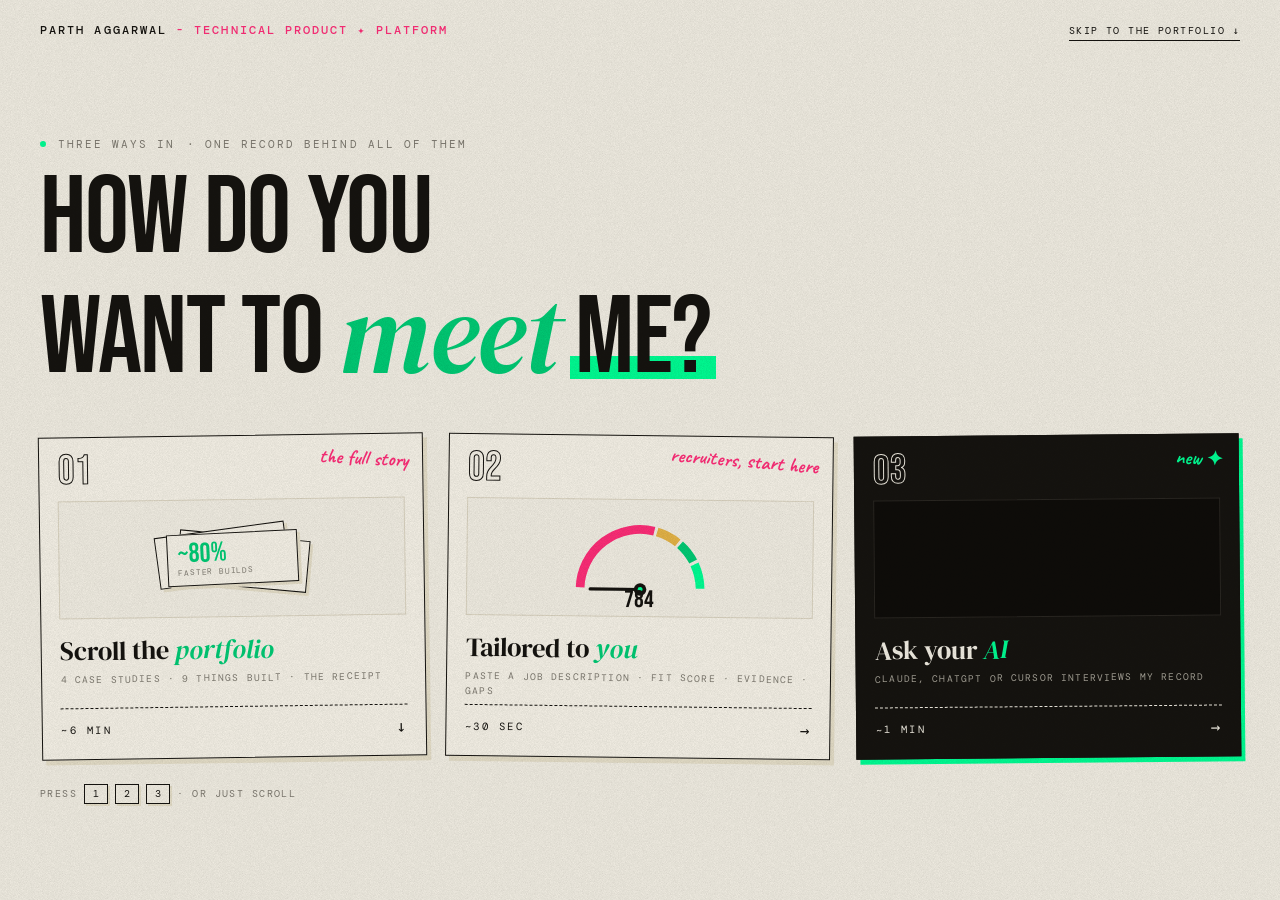
==== commit 157d9989: "Portfolio turns like Flipboard, and every case study can be played The portfolio is now a set of pag" ====
--- a/index.html
+++ b/index.html
@@ -25,6 +25,8 @@
 <link rel="stylesheet" href="css/projects.css">
 <link rel="stylesheet" href="css/receipt.css">
 <link rel="stylesheet" href="css/door.css">
+<link rel="stylesheet" href="css/flip.css">
+<link rel="stylesheet" href="css/games.css">
 <!-- mark js early so collapsible content never flashes open then shut;
      every visit opens on the door, unless a link points somewhere specific -->
 <script>
@@ -331,6 +333,7 @@
       <p class="case-client">Backbase · Agentic Banking</p>
       <h3 class="case-title">Connector Studio<br><em>agent-built connectors</em></h3>
       <p class="case-sub">Shipped an MCP in six weeks. Banks and ~20 internal PMs and services engineers now build banking connectors with agents - gated to pre-prod until the mappings are safe for production traffic.</p>
+      <button type="button" class="case-play" data-game="connector"><span class="cp-go" aria-hidden="true">▶</span><span class="cp-k">Run it yourself</span><span class="cp-t">Review the agent's mappings</span><span class="cp-m">~30 sec</span></button>
     </div>
     <div class="case-right">
       <div class="case-metric-hero"><span>~</span><span class="c-accent">80</span><span class="sup">%</span></div>
@@ -357,6 +360,7 @@
       <p class="case-client">Zeta · for Optum Financial · UHG</p>
       <h3 class="case-title">Virtual Card<br><em>issuance platform</em></h3>
       <p class="case-sub">0 P1/P2 defects into production. 9 functional areas. Clean regulatory sign-off from a Fortune 3. Mastercard open loop rails.</p>
+      <button type="button" class="case-play" data-game="fraud"><span class="cp-go" aria-hidden="true">▶</span><span class="cp-k">Run it yourself</span><span class="cp-t">Set the fraud rule</span><span class="cp-m">~30 sec</span></button>
     </div>
     <div class="case-right">
       <div class="case-metric-hero"><span>$</span><span class="c-accent">2</span><span class="sup">B+</span></div>
@@ -382,6 +386,7 @@
       <p class="case-client">Zeta · US + EMEA Banking</p>
       <h3 class="case-title">Multi-tenant<br><em>data platform</em></h3>
       <p class="case-sub">Config-driven architecture. 1200+ governed attributes. Medallion layers with enforced data contracts. Single point of architectural decision-making.</p>
+      <button type="button" class="case-play" data-game="data"><span class="cp-go" aria-hidden="true">▶</span><span class="cp-k">Run it yourself</span><span class="cp-t">Answer three banks</span><span class="cp-m">~30 sec</span></button>
     </div>
     <div class="case-right">
       <div class="case-metric-hero"><span>$</span><span class="c-accent">50</span><span class="sup">K / YR</span></div>
@@ -408,6 +413,7 @@
       <p class="case-client">Evolve Bank · Zeta</p>
       <h3 class="case-title">Sparrow Card<br><em>US market launch</em></h3>
       <p class="case-sub">Zeta's first US credit card program. Stood up the ops and support function from zero.</p>
+      <button type="button" class="case-play" data-game="support"><span class="cp-go" aria-hidden="true">▶</span><span class="cp-k">Run it yourself</span><span class="cp-t">Keep up with support</span><span class="cp-m">~30 sec</span></button>
     </div>
     <div class="case-right">
       <div class="case-metric-hero"><span class="c-accent">150</span><span class="sup">K+</span></div>
@@ -544,6 +550,18 @@
         <li>60+ enterprise &amp; SMB programs delivered. <strong>NPS 9</strong>. Churn reduced by 25%.</li>
         <li><strong>₹38L ($46K) revenue</strong> in 9 months - referrals and upsells.</li>
         <li>7+ case studies with Google, Microsoft, Accenture, Walmart Global Tech, HCL Sweden, Husqvarna.</li>
+      </ul>
+    </div>
+  </div>
+  <div class="xp-row" data-r="JOURNEY|PES University · B.Tech|2017–21">
+    <div class="xp-left">
+      <p class="xp-date">Jul 2017 - May 2021</p>
+      <p class="xp-co">PES University.</p>
+    </div>
+    <div class="xp-right">
+      <p class="xp-role">B.Tech <em>- Electrical &amp; Electronics Engineering</em></p>
+      <ul class="xp-pts">
+        <li>Specialisation in <strong>Embedded Systems &amp; Entrepreneurship</strong>. Bengaluru.</li>
       </ul>
     </div>
   </div>
--- a/css/flip.css
+++ b/css/flip.css
@@ -0,0 +1,75 @@
+/* FLIP - the page turns like Flipboard: the lower half folds up over the top to bring in the next page.
+   Only applies once js/flip.js has built the pages (html.flip); without it the page scrolls as one. */
+
+html.flip,html.flip body{height:100%;overflow:hidden}
+.flipbook{position:fixed;inset:0;z-index:1;perspective:2600px;background:var(--eggshell)}
+.fp{
+  position:absolute;inset:0;display:none;flex-direction:column;
+  overflow-x:hidden;overflow-y:auto;overscroll-behavior:contain;-webkit-overflow-scrolling:touch;
+  background:var(--eggshell);outline:none;
+}
+.fp.on{display:flex}
+.fp-body{flex:1 0 auto;display:flex;flex-direction:column}
+.fp-body > :last-child{flex:1 0 auto}
+/* while a page is being turned in, its scroll-reveal pieces show at once so the turning leaf is not blank */
+.fp-snap .reveal,.fp-snap .case,.fp-snap .project,.fp-snap .aw-card,.fp-snap .index,.fp-snap .case-stack span{transition:none!important;opacity:1!important;transform:none!important}
+/* short pages sit in the middle of their sheet instead of hugging the top */
+.fp-body > .quote-section:only-child{display:flex;flex-direction:column;justify-content:center}
+
+/* the fold line: what is next, and a tap turns the page */
+.fp-next{
+  flex:none;position:relative;display:grid;grid-template-columns:1fr auto 1fr;align-items:center;gap:1rem;
+  width:100%;padding:1.35rem 2.5rem 1.5rem;cursor:pointer;
+  font:inherit;color:var(--ink);text-align:left;background:var(--eggshell-deep);border:0;
+  border-top:1.5px dashed var(--ink);
+  transition:background 0.3s;
+}
+.fp-next::before{content:'✂';position:absolute;left:1.1rem;top:-0.72rem;font-size:0.9rem;background:var(--eggshell-deep);padding:0 0.2rem;color:var(--ink)}
+.fp-next:hover{background:var(--neon)}
+.fp-next:hover::before{background:var(--neon)}
+.fpn-k{font-family:'DM Mono',monospace;font-size:0.62rem;letter-spacing:0.14em;text-transform:uppercase;color:var(--gray)}
+.fpn-hand{font-family:'Caveat',cursive;font-weight:700;font-size:1.3rem;color:var(--pink);transform:rotate(-2deg)}
+.fpn-to{justify-self:end;font-family:'Bebas Neue',sans-serif;font-size:clamp(1.5rem,2.6vw,2.1rem);line-height:1;letter-spacing:0.02em}
+.fpn-to span{display:inline-block;transition:transform 0.35s cubic-bezier(0.34,1.56,0.64,1)}
+.fp-next:hover .fpn-to span{transform:translateY(4px)}
+
+/* the pager: a small stack under the side dots */
+.pager{
+  position:fixed;right:0.95rem;top:calc(50% + 7.2rem);z-index:80;
+  display:flex;flex-direction:column;align-items:center;gap:0.1rem;padding:0.2rem 0;
+  background:none;border:0;
+  font-family:'DM Mono',monospace;font-size:0.58rem;letter-spacing:0.04em;color:var(--ink);
+  transition:opacity 0.3s;
+}
+.pg-b{width:1.6rem;height:1.5rem;border-radius:50%!important;display:grid;place-items:center;font:inherit;font-size:0.8rem;color:var(--ink);background:none;border:0;cursor:pointer;transition:background 0.2s}
+.pg-b:hover{background:var(--neon)}
+.pager.first .pg-b[data-d="-1"],.pager.last .pg-b[data-d="1"]{opacity:0.25;pointer-events:none}
+.pg-n{display:flex;flex-direction:column;align-items:center;line-height:1.2;padding:0.1rem 0}
+.pg-n b{font-weight:500}
+.pg-n i{display:none}
+html.door-open .pager{opacity:0;pointer-events:none}
+
+/* the turn */
+.fp-leaf{position:absolute;left:0;right:0;height:50%;z-index:5;transform-style:preserve-3d;pointer-events:none}
+.fp-leaf.lower{top:50%;transform-origin:50% 0}
+.fp-leaf.upper{top:0;transform-origin:50% 100%}
+.fp-half{position:absolute;inset:0;overflow:hidden;backface-visibility:hidden;-webkit-backface-visibility:hidden}
+.fp-half.back{transform:rotateX(180deg)}
+.fp-half > .fp{inset:auto;left:0;right:0;overflow:hidden}
+.fp-shade,.fp-under{position:absolute;background:var(--ink);opacity:0;pointer-events:none}
+.fp-shade{inset:0}
+.fp-under{left:0;right:0;height:50%;z-index:4}
+.fp-under.lower{top:50%}
+.fp-under.upper{top:0}
+
+@media(max-width:900px){
+  .pager{display:none}
+  .fp-next{grid-template-columns:1fr auto;padding:1.1rem 1.5rem 1.3rem}
+  .fpn-hand{display:none}
+}
+@media print{
+  html.flip,html.flip body{height:auto;overflow:visible}
+  .flipbook{position:static}
+  .fp{display:block!important;position:static;overflow:visible}
+  .fp-next,.pager{display:none}
+}
--- a/css/games.css
+++ b/css/games.css
@@ -0,0 +1,165 @@
+/* GAMES - each case study can be played: one decision, about thirty seconds, then what really happened.
+   Same paper, ink, neon and sharpie as the rest of the portfolio; the play areas are dark like the project art. */
+
+/* the button on each case */
+.case-play{
+  display:inline-grid;grid-template-columns:auto auto;grid-template-rows:auto auto;column-gap:0.75rem;align-items:center;
+  margin-top:1.4rem;padding:0.7rem 1.1rem 0.75rem 0.8rem;cursor:pointer;text-align:left;
+  font:inherit;color:var(--ink);background:var(--neon);border:1.5px solid var(--ink);box-shadow:4px 5px 0 var(--ink);
+  transform:rotate(-0.8deg);transition:transform 0.4s cubic-bezier(0.34,1.56,0.64,1),box-shadow 0.35s,background 0.3s;
+}
+.case-play:hover{transform:translateY(-3px) rotate(0deg);box-shadow:6px 8px 0 var(--pink)}
+.case-play:active{transform:translateY(1px);box-shadow:2px 2px 0 var(--ink)}
+.cp-go{grid-row:1/span 2;display:grid;place-items:center;width:2.2rem;height:2.2rem;border-radius:50%;background:var(--ink);color:var(--neon);font-size:0.75rem;padding-left:0.15rem}
+.cp-k{font-family:'DM Mono',monospace;font-size:0.58rem;letter-spacing:0.14em;text-transform:uppercase}
+.cp-t{font-family:'DM Serif Display',serif;font-size:1.1rem;line-height:1.15}
+.cp-m{display:none}
+.case-reel.is-pinned .case-play{margin-top:1rem}
+
+/* the sheet */
+dialog.play{
+  width:min(1000px,calc(100vw - 2rem));max-width:none;max-height:calc(100dvh - 2rem);
+  margin:auto;padding:0;border:0;background:none;overflow:visible;color:var(--ink);
+}
+dialog.play::backdrop{background:rgba(21,19,15,0.62);backdrop-filter:blur(2px)}
+dialog.play[open]{animation:sheetIn 0.45s cubic-bezier(0.22,1,0.36,1)}
+@keyframes sheetIn{from{opacity:0;transform:translateY(30px) rotate(1deg)}to{opacity:1;transform:none}}
+.play-sheet{
+  position:relative;max-height:calc(100dvh - 2rem);overflow:auto;overscroll-behavior:contain;
+  background:var(--eggshell);border:1.5px solid var(--ink);box-shadow:10px 12px 0 var(--neon);
+  padding:clamp(1.2rem,3vw,2.2rem);
+}
+.play-h{display:grid;grid-template-columns:minmax(0,1fr) auto;gap:0.4rem 1rem;align-items:start;margin-bottom:1.3rem}
+.play-k{grid-column:1;font-family:'DM Mono',monospace;font-size:0.66rem;letter-spacing:0.14em;text-transform:uppercase;color:var(--gray)}
+.play-k b{color:var(--pink);font-weight:500}
+.play-t{grid-column:1;font-family:'Bebas Neue',sans-serif;font-weight:400;font-size:clamp(2.2rem,5vw,3.6rem);line-height:0.9}
+.play-t em{font-family:'DM Serif Display',serif;font-style:italic;color:var(--neon-dark)}
+.play-s{grid-column:1;font-family:'DM Serif Display',serif;font-style:italic;font-size:1.08rem;line-height:1.5;color:#4a473f;max-width:44rem;margin-top:0.4rem}
+.play-x{grid-column:2;grid-row:1/span 2;font-family:'DM Mono',monospace;font-size:0.66rem;letter-spacing:0.12em;text-transform:uppercase;color:var(--ink);background:none;border:1.5px solid var(--ink);padding:0.55rem 0.8rem;cursor:pointer;transition:background 0.2s,color 0.2s}
+.play-x:hover{background:var(--ink);color:var(--eggshell)}
+
+/* shared parts */
+.g-art{position:relative;background:var(--ink);color:var(--eggshell);border:1.5px solid var(--ink);overflow:hidden}
+.g-row{display:flex;flex-wrap:wrap;align-items:center;gap:0.7rem 1rem;margin-top:1.1rem}
+.g-btn{
+  font-family:'DM Mono',monospace;font-size:0.7rem;letter-spacing:0.08em;text-transform:uppercase;cursor:pointer;
+  color:var(--ink);background:none;border:1.5px solid var(--ink);padding:0.75rem 1.1rem;
+  display:inline-flex;align-items:center;gap:0.5rem;
+  transition:background 0.25s,color 0.25s,transform 0.3s cubic-bezier(0.22,1,0.36,1);
+}
+.g-btn.pri{background:var(--ink);color:var(--eggshell)}
+.g-btn:hover{background:var(--pink);border-color:var(--pink);color:var(--eggshell);transform:translateY(-2px)}
+.g-btn[disabled]{opacity:0.35;pointer-events:none}
+.g-note{font-family:'Caveat',cursive;font-weight:700;font-size:1.3rem;line-height:1.1;color:var(--pink);transform:rotate(-1.5deg)}
+.g-meters{display:flex;flex-wrap:wrap;gap:0;border:1.5px solid var(--ink);margin-top:1.1rem;background:var(--paper)}
+.g-meters div{flex:1 1 7rem;padding:0.55rem 0.8rem;border-right:1px solid var(--border)}
+.g-meters div:last-child{border-right:0}
+.g-meters dt{font-family:'DM Mono',monospace;font-size:0.56rem;letter-spacing:0.12em;text-transform:uppercase;color:var(--gray)}
+.g-meters dd{font-family:'Bebas Neue',sans-serif;font-size:2rem;line-height:1;font-variant-numeric:tabular-nums}
+.g-meters .ok{color:var(--neon-dark)}.g-meters .bad{color:var(--pink)}.g-meters .warn{color:#B8891F}
+.g-verdict{margin-top:1.2rem;padding:1rem 1.2rem;background:var(--paper);border-left:4px solid var(--neon-dark);font-size:1rem;line-height:1.6;animation:gIn 0.5s cubic-bezier(0.22,1,0.36,1)}
+.g-verdict.bad{border-left-color:var(--pink)}
+.g-verdict b{font-weight:600}
+.g-verdict .real{display:block;margin-top:0.5rem;font-family:'DM Mono',monospace;font-size:0.66rem;letter-spacing:0.06em;text-transform:uppercase;color:var(--gray)}
+@keyframes gIn{from{opacity:0;transform:translateY(10px)}to{opacity:1;transform:none}}
+
+/* 1 · review the agent's mappings */
+.gmap{padding:clamp(0.9rem,2.5vw,1.5rem);display:grid;gap:0.55rem}
+.gmap-h{display:grid;grid-template-columns:minmax(0,1fr) 3.5rem minmax(0,1.2fr);gap:0.6rem;font-family:'DM Mono',monospace;font-size:0.56rem;letter-spacing:0.14em;text-transform:uppercase;color:var(--gray-light)}
+.gmap-h span:last-child{grid-column:3}
+.gmap-row{
+  position:relative;display:grid;grid-template-columns:minmax(0,1fr) 3.5rem minmax(0,1.2fr);gap:0.6rem;align-items:center;
+  font:inherit;text-align:left;cursor:pointer;background:none;border:0;padding:0;color:inherit;
+  opacity:0;animation:rowIn 0.4s cubic-bezier(0.22,1,0.36,1) forwards;animation-delay:calc(var(--i) * 0.35s);
+}
+@keyframes rowIn{from{opacity:0;transform:translateX(-12px)}to{opacity:1;transform:none}}
+.gmap-row .f,.gmap-row .t{font-family:'DM Mono',monospace;font-size:clamp(0.6rem,1.3vw,0.78rem);padding:0.6rem 0.7rem;background:var(--paper);color:var(--ink);border:1.5px solid var(--paper);overflow:hidden;text-overflow:ellipsis;white-space:nowrap;transition:border-color 0.2s,background 0.2s}
+.gmap-row .ln{height:2px;background:repeating-linear-gradient(90deg,var(--neon) 0 6px,transparent 6px 10px);transform-origin:left;transform:scaleX(0);animation:lnIn 0.5s ease-out forwards;animation-delay:calc(var(--i) * 0.35s + 0.15s)}
+@keyframes lnIn{to{transform:scaleX(1)}}
+.gmap-row:hover .f,.gmap-row:hover .t{border-color:var(--neon)}
+.gmap-row[aria-pressed="true"] .f,.gmap-row[aria-pressed="true"] .t{border-color:var(--pink);background:#FFE1EB}
+.gmap-row[aria-pressed="true"] .ln{background:repeating-linear-gradient(90deg,var(--pink) 0 6px,transparent 6px 10px)}
+.gmap-row .tag{position:absolute;right:-0.4rem;top:-0.55rem;font-family:'Caveat',cursive;font-weight:700;font-size:1.05rem;line-height:1;color:var(--eggshell);background:var(--pink);padding:0.1rem 0.45rem;transform:rotate(4deg);display:none}
+.gmap-row[aria-pressed="true"] .tag{display:block}
+.gmap.done .gmap-row{cursor:default}
+.gmap-row.r-ok .t{border-color:var(--neon-dark)}
+.gmap-row.r-caught .tag{display:block;background:#B8891F}
+.gmap-row.r-missed .f,.gmap-row.r-missed .t{border-color:var(--pink);background:#FFE1EB}
+.gmap-row.r-missed::after{content:'MISSED';position:absolute;left:50%;top:50%;transform:translate(-50%,-50%) rotate(-6deg);font-family:'Bebas Neue',sans-serif;font-size:1.3rem;letter-spacing:0.08em;color:var(--pink);background:var(--ink);border:2px solid var(--pink);padding:0.05rem 0.5rem}
+.gmap-row.r-false .tag{display:block;background:var(--gray)}
+
+/* 2 · the fraud rule */
+.gfr-art{height:clamp(220px,34vh,300px)}
+.gfr-art canvas{position:absolute;inset:0;width:100%;height:100%}
+.gfr-ctl{display:grid;gap:0.4rem;margin-top:1.1rem}
+.gfr-ctl label{font-family:'DM Mono',monospace;font-size:0.68rem;letter-spacing:0.08em;text-transform:uppercase}
+.gfr-ctl label b{font-family:'Bebas Neue',sans-serif;font-size:1.7rem;letter-spacing:0;vertical-align:-0.15em;margin-left:0.35rem;color:var(--pink)}
+.gfr-ctl input[type=range]{-webkit-appearance:none;appearance:none;width:100%;height:6px;background:var(--ink);border-radius:999px;cursor:pointer}
+.gfr-ctl input[type=range]::-webkit-slider-thumb{-webkit-appearance:none;width:26px;height:26px;border-radius:50%;background:var(--neon);border:3px solid var(--ink)}
+.gfr-ctl input[type=range]::-moz-range-thumb{width:20px;height:20px;border-radius:50%;background:var(--neon);border:3px solid var(--ink)}
+
+/* 3 · three banks */
+.gdp{display:grid;grid-template-columns:minmax(0,0.9fr) minmax(0,1.1fr);gap:1.2rem;align-items:stretch}
+.gdp-ask{display:flex;flex-direction:column;justify-content:space-between;gap:1rem;padding:1.2rem 1.3rem;background:var(--paper);border:1.5px solid var(--ink);box-shadow:4px 5px 0 var(--eggshell-deep);transform:rotate(-0.5deg)}
+.gdp-ask .who{font-family:'DM Mono',monospace;font-size:0.62rem;letter-spacing:0.14em;text-transform:uppercase;color:var(--gray)}
+.gdp-ask .who b{color:var(--pink);font-weight:500}
+.gdp-ask q{display:block;font-family:'DM Serif Display',serif;font-size:clamp(1.3rem,2.4vw,1.7rem);line-height:1.25;quotes:'“' '”'}
+.gdp-ask .ctx{font-family:'Caveat',cursive;font-weight:700;font-size:1.2rem;color:var(--pink);margin-top:0.3rem}
+.gdp-ask .opts{display:grid;gap:0.5rem}
+.gdp-ask .opts .g-btn{justify-content:space-between}
+.gdp-ask .opts small{font-size:0.9em;opacity:0.7;text-transform:none;letter-spacing:0.02em}
+.gdp-art{min-height:260px}
+.gdp-art svg{display:block;width:100%;height:100%}
+.gdp-art text{font-family:'DM Mono',monospace;font-size:10px;letter-spacing:0.1em;fill:var(--gray-light)}
+.gdp-art .st{stroke:#3a362d;stroke-width:1;stroke-dasharray:2 5}
+.gdp-art .pipe{fill:none;stroke:#2a2722;stroke-width:12;stroke-linecap:round}
+.gdp-art .flow{fill:none;stroke-width:3;stroke-linecap:round;animation:flow linear infinite}
+.gdp-art .flow.daily{stroke-dasharray:3 46;animation-duration:3.4s}
+.gdp-art .flow.hourly{stroke-dasharray:3 14;animation-duration:1.8s}
+.gdp-art .flow.realtime{stroke-dasharray:4 6;animation-duration:0.7s}
+.gdp-art .cust{fill:none;stroke:var(--pink);stroke-width:1.5;stroke-dasharray:4 3}
+.gdp-art .lab{font-size:11px;letter-spacing:0.04em;fill:var(--eggshell)}
+.gdp-art .cl{font-family:'Caveat',cursive;font-size:15px;letter-spacing:0;fill:var(--pink)}
+.gdp-art .lane{animation:gIn 0.6s cubic-bezier(0.22,1,0.36,1)}
+@keyframes flow{to{stroke-dashoffset:-98}}
+
+/* 4 · keep up with support */
+.gsp-top{display:flex;align-items:baseline;gap:1rem;flex-wrap:wrap;margin-bottom:0.8rem}
+.gsp-n{font-family:'Bebas Neue',sans-serif;font-size:clamp(3rem,8vw,5rem);line-height:0.85;color:var(--ink);font-variant-numeric:tabular-nums}
+.gsp-n span{color:var(--neon-dark)}
+.gsp-l{font-family:'DM Mono',monospace;font-size:0.66rem;letter-spacing:0.12em;text-transform:uppercase;color:var(--gray)}
+.gsp-art{height:clamp(240px,36vh,320px)}
+.gsp-art .gslip{
+  position:absolute;width:9.5rem;padding:0.45rem 0.6rem 0.5rem;cursor:pointer;text-align:left;font:inherit;
+  background:var(--paper);color:var(--ink);border:0;box-shadow:3px 4px 0 rgba(0,0,0,0.35);
+  font-family:'DM Mono',monospace;font-size:0.6rem;line-height:1.35;
+  animation:slipIn 0.35s cubic-bezier(0.34,1.56,0.64,1) both;
+}
+.gsp-art .gslip b{display:block;font-weight:500;color:var(--pink);font-size:0.54rem;letter-spacing:0.1em;text-transform:uppercase}
+.gsp-art .gslip:hover{background:var(--neon)}
+.gsp-art .gslip.gone{animation:slipOut 0.3s ease-in forwards;pointer-events:none}
+.gsp-art .gslip.auto{animation:slipAuto 0.35s ease-in forwards;pointer-events:none}
+@keyframes slipIn{from{opacity:0;transform:scale(0.6) rotate(var(--r,0deg))}to{opacity:1;transform:rotate(var(--r,0deg))}}
+@keyframes slipOut{to{opacity:0;transform:scale(1.2) rotate(var(--r,0deg))}}
+@keyframes slipAuto{to{opacity:0;transform:translateX(60px) rotate(var(--r,0deg));background:var(--neon)}}
+.gsp-art .idle{position:absolute;inset:0;display:grid;place-items:center;text-align:center;font-family:'Caveat',cursive;font-weight:700;font-size:1.5rem;color:var(--gold)}
+.gsp-auto{
+  font-family:'Caveat',cursive;font-weight:700;font-size:1.35rem;line-height:1;cursor:pointer;
+  color:var(--ink);background:var(--gold);border:0;padding:0.55rem 0.9rem 0.45rem;box-shadow:3px 3px 0 var(--ink);
+  transform:rotate(-2deg);animation:slipIn 0.4s cubic-bezier(0.34,1.56,0.64,1) both;
+}
+.gsp-auto[hidden]{display:none}
+.gsp-auto:hover{background:var(--neon)}
+
+@media(max-width:760px){
+  .gdp{grid-template-columns:minmax(0,1fr)}
+  .gdp-art{min-height:220px}
+  .gmap-h,.gmap-row{grid-template-columns:minmax(0,1fr) 1.6rem minmax(0,1.15fr);gap:0.35rem}
+  .gmap-row .f,.gmap-row .t{padding:0.5rem 0.45rem}
+  .gsp-art .gslip{width:7.6rem}
+  .play-h{grid-template-columns:minmax(0,1fr)}
+  .play-x{grid-column:1;grid-row:auto;justify-self:start;order:-1}
+}
+@media (prefers-reduced-motion:reduce){
+  .gmap-row,.gmap-row .ln,dialog.play[open],.gsp-art .gslip,.gdp-art .flow,.g-verdict{animation:none!important;opacity:1;transform:none}
+}
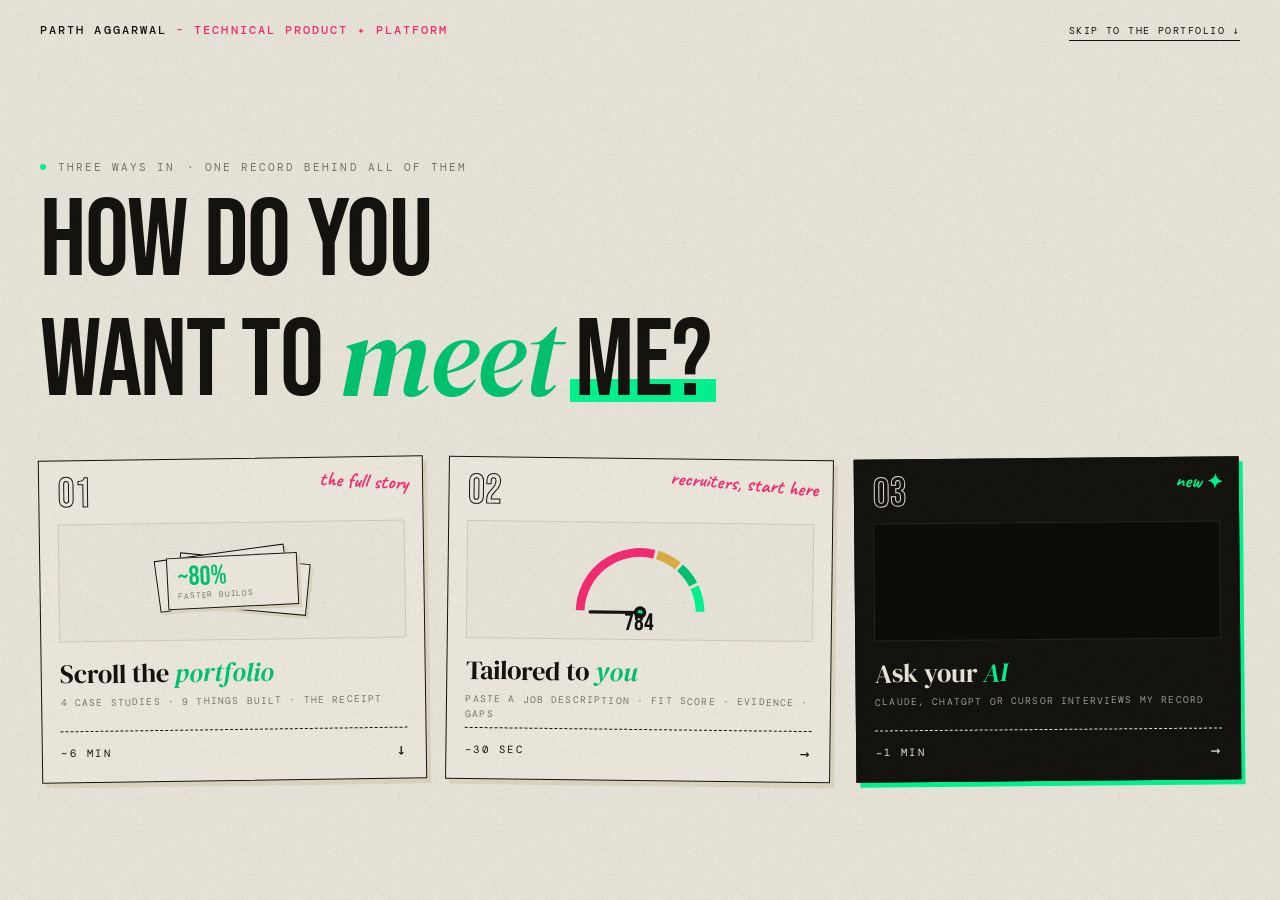
==== commit cb37948a: "Smoother page turns, no instructions, and fewer boxes The page turn now follows the hand. Push past " ====
--- a/index.html
+++ b/index.html
@@ -101,8 +101,6 @@
         <span class="dc-note">new ✦</span>
       </a>
     </div>
-
-    <p class="door-hint"><span>Press</span> <kbd>1</kbd> <kbd>2</kbd> <kbd>3</kbd> <span>· or just scroll</span></p>
   </div>
 </div>
 
@@ -144,7 +142,7 @@
     <button type="button" class="rc-close" id="rcClose" aria-label="Close the receipt">×</button>
   </section>
   <button type="button" class="rc-dock" id="rcDock" aria-expanded="false" aria-controls="rcSheet">
-    <span class="rc-strip" aria-hidden="true"><span class="rc-last" id="rcLast">scroll to print your receipt</span></span>
+    <span class="rc-strip" aria-hidden="true"><span class="rc-last" id="rcLast">your receipt prints as you read</span></span>
     <span class="rc-term"><span class="rc-led" aria-hidden="true"></span><span class="rc-lcd" id="rcCount">00/00</span><span class="rc-word">Proof</span></span>
     <span class="rc-stamp" aria-hidden="true">Approved</span>
   </button>
@@ -178,7 +176,6 @@
     <p class="hero-intro">
       Shipped a <strong>$2B+</strong> virtual card platform for a Fortune 3. Architected a multi-tenant data platform for US &amp; EMEA banks. Now I own Backbase's <strong>agentic AI connector platform</strong>, where banks build integrations with agents. I'm Parth - I own systems end-to-end, and I build what <strong>banks bet their license on</strong>.
     </p>
-    <div class="hero-scroll">Scroll</div>
   </div>
 </section>
 
@@ -213,7 +210,7 @@
     <li><a href="#contact"><span class="idx-n">08</span><span class="idx-t">Say hi</span><span class="idx-c">20 minutes, any timezone</span></a></li>
   </ol>
   <div class="idx-modes">
-    <p class="idx-or">Not here to scroll?</p>
+    <p class="idx-or">Short on time?</p>
     <a class="idx-mode" href="for/"><span class="im-n">02</span><span class="im-t">Rebuild this page <em>for your role</em></span><span class="im-c">Paste a job description · fit score, evidence, honest gaps</span><span class="im-go" aria-hidden="true">→</span></a>
     <a class="idx-mode dark" href="mcp/"><span class="im-n">03</span><span class="im-t">Have your AI <em>interview me</em></span><span class="im-c">An MCP server for Claude, ChatGPT and Cursor</span><span class="im-go" aria-hidden="true">→</span></a>
   </div>
@@ -324,7 +321,6 @@
       <span class="ct-metric">150K+ <small>cards issued</small></span>
     </button>
   </div>
-  <p class="reel-hint" aria-hidden="true"><span class="rh-pin">keep scrolling - the cases flip themselves ↓</span><span class="rh-swipe">swipe for the next case →</span></p>
   <div class="case-panels">
 
   <article class="case" id="case-1" role="tabpanel" aria-labelledby="tab-1" tabindex="0" data-r="CASES|/001 Connector Studio MCP|12d → 2d">
@@ -572,7 +568,7 @@
   <div class="built-header">
     <span class="bh-left">04 · Shipped Solo · Off The Clock</span>
     <h2 class="bh-title">Built <em>because it</em> didn't exist
-      <span class="bh-sub">Nobody asked for these. I shipped them anyway - <b>nine arguments, made in code.</b> Tap any one for the story.</span>
+      <span class="bh-sub">Nobody asked for these. I shipped them anyway - <b>nine arguments, made in code.</b></span>
     </h2>
     <p class="bh-credit">Crafted with love+coffee (&amp; Claude)</p>
   </div>
--- a/css/sections.css
+++ b/css/sections.css
@@ -1882,6 +1882,9 @@
 .case-reel.is-pinned .case-desc{line-height:1.7;margin-bottom:1.25rem}
 /* the tab underline becomes the progress rail for its case */
 .case-reel.is-pinned .case-tab::after{transform:scaleX(var(--p,0));transition:none}
+.case-reel.is-tabs{height:auto}
+.case-reel.is-tabs .case-stage{position:static}
+.case-reel.is-tabs .case-tab::after{transition:transform 0.5s cubic-bezier(0.22,1,0.36,1)}
 
 .case-reel.is-carousel .case-panels{
   display:flex;gap:0.9rem;align-items:flex-start;
@@ -1924,3 +1927,67 @@
 }
 
 @media(max-width:380px){.hero-type{font-size:2.85rem}}
+
+/* ===== fewer boxes: the contents read like a magazine's, the case tabs like a rail ===== */
+.idx-list{grid-template-columns:repeat(2,minmax(0,1fr));grid-template-rows:repeat(4,auto);grid-auto-flow:column;column-gap:clamp(2rem,5vw,5rem);border:0}
+.idx-list li{border:0}
+.idx-list a{
+  grid-template-columns:3.6rem auto minmax(1.5rem,1fr) auto;grid-template-rows:auto;align-items:baseline;column-gap:0.9rem;
+  padding:0.95rem 0 0.85rem;background:none;overflow:visible;border-bottom:1px solid var(--border);
+}
+.idx-list a::before{content:none}
+.idx-list a::after{
+  content:'';position:static;grid-column:3;grid-row:1;align-self:end;margin-bottom:0.45em;height:2px;opacity:1;transform:none;
+  background:radial-gradient(circle,var(--gray-light) 1px,transparent 1.3px) 0 0/7px 2px repeat-x;
+}
+.idx-n{grid-row:1;grid-column:1;font-size:2.7rem;line-height:0.8;align-self:center}
+.idx-t{grid-column:2;grid-row:1;font-size:clamp(1.35rem,2vw,1.7rem);
+  background:linear-gradient(var(--neon),var(--neon)) 0 88%/0% 38% no-repeat;transition:background-size 0.45s cubic-bezier(0.76,0,0.24,1)}
+.idx-c{grid-column:4;grid-row:1;margin-top:0;text-align:right}
+.idx-list a:hover{color:var(--ink)}
+.idx-list a:hover .idx-t{background-size:100% 38%}
+.idx-list a:hover .idx-n{color:var(--pink);-webkit-text-stroke-color:var(--pink);transform:rotate(-6deg) translateX(-3px)}
+.idx-list a:hover .idx-c{color:var(--ink)}
+
+.idx-modes{grid-template-columns:auto minmax(0,1fr) minmax(0,1fr);gap:1rem 3rem;margin-top:2.4rem;align-items:end}
+.idx-mode,.idx-mode.dark{
+  grid-template-columns:minmax(0,1fr) auto;padding:0 0 0.7rem;background:none;color:var(--ink);
+  border:0;border-bottom:2px solid var(--ink);box-shadow:none;transform:none;
+}
+.idx-mode:hover,.idx-mode.dark:hover{transform:none;box-shadow:none}
+.idx-mode .im-n{display:none}
+.idx-mode .im-t{grid-column:1;font-size:clamp(1.4rem,2.3vw,1.9rem)}
+.idx-mode .im-t em{color:var(--neon-dark);background:linear-gradient(var(--neon),var(--neon)) 0 90%/0% 34% no-repeat;transition:background-size 0.45s cubic-bezier(0.76,0,0.24,1)}
+.idx-mode.dark .im-t em{color:var(--pink)}
+.idx-mode:hover .im-t em{background-size:100% 34%;color:var(--ink)}
+.idx-mode .im-c{grid-column:1}
+.idx-mode .im-go{grid-column:2;grid-row:1/span 2;font-size:1.6rem}
+
+.case-tabs{gap:0;padding:2.25rem 2.5rem 0.25rem}
+.case-tab,.case-tab:nth-child(odd),.case-tab:nth-child(even){
+  background:none;border:0;border-left:1px solid var(--border);box-shadow:none;transform:none;
+  padding:0.3rem 1.5rem 1.1rem;
+}
+.case-tab:first-child{border-left:0;padding-left:0}
+.case-tab .ct-name,.case-tab .ct-metric{transition:color 0.35s,opacity 0.35s}
+.case-tab:not([aria-selected="true"]) .ct-name{color:var(--gray)}
+.case-tab:not([aria-selected="true"]) .ct-metric{opacity:0.45}
+.case-tab:hover{transform:none;box-shadow:none}
+.case-tab:hover .ct-name{color:var(--ink)}
+.case-tab:hover .ct-metric{opacity:1}
+.case-tab[aria-selected="true"]{background:none;color:var(--ink);transform:none;box-shadow:none}
+.case-tab[aria-selected="true"] .ct-metric{color:var(--neon-dark)}
+.case-tab[aria-selected="true"] .ct-co,.case-tab[aria-selected="true"] .ct-metric small{color:var(--gray)}
+.case-tab::after{left:1.5rem;right:1.5rem;bottom:0;height:3px;background:var(--ink)}
+.case-tab:first-child::after{left:0}
+.ct-metric{font-size:2.5rem}
+@media(max-width:1200px){
+  .case-tab:nth-child(3){border-left:0;padding-left:0}
+  .case-tab:nth-child(3)::after{left:0}
+}
+@media(max-width:900px){
+  .idx-list{grid-template-columns:minmax(0,1fr);grid-template-rows:none;grid-auto-flow:row}
+  .idx-list a{grid-template-columns:2.8rem auto minmax(1rem,1fr)}
+  .idx-c{grid-column:2/-1;grid-row:2;text-align:left;margin-top:0.25rem}
+  .idx-modes{grid-template-columns:minmax(0,1fr);gap:1.4rem}
+}
--- a/css/projects.css
+++ b/css/projects.css
@@ -794,3 +794,22 @@
   .ch-art svg{height:140px}
   .po-art svg{height:140px}
 }
+
+/* ===== fewer boxes: the art sits on the page like a print, the story under it, links instead of buttons ===== */
+.project{border:0;background:none;box-shadow:none}
+.project:hover{box-shadow:none}
+.project-right{border-radius:16px;transition:transform 0.5s cubic-bezier(0.22,1,0.36,1),box-shadow 0.5s}
+.project:hover .project-right{transform:translateY(-5px) rotate(-0.35deg);box-shadow:0 18px 30px -18px rgba(21,19,15,0.55)}
+.project-left{padding:1.6rem 0.25rem 0.5rem}
+.project.open .project-left{border-right:0;padding:1rem 3rem 1rem 0.25rem}
+.project.open .project-right{padding:2.5rem}
+.built .project-link{border:0;border-bottom:1.5px solid var(--ink);padding:0.45rem 0.1rem;background:none}
+.built .project-link:hover{background:none;color:var(--pink);border-color:var(--pink);transform:translateY(-2px)}
+.built .project-link.primary{background:var(--ink);color:var(--eggshell);border:0;border-radius:999px;padding:0.75rem 1.25rem}
+.built .project-link.primary:hover{background:var(--pink);color:var(--eggshell)}
+.project-links{align-items:center;gap:0.9rem 1.6rem}
+.project-next{border-radius:16px}
+@media(max-width:900px){
+  .project.open .project-left{padding:1.4rem 0.25rem 0.5rem}
+  .project.open .project-right{padding:1.75rem 1.5rem}
+}
--- a/css/flip.css
+++ b/css/flip.css
@@ -16,21 +16,16 @@
 /* short pages sit in the middle of their sheet instead of hugging the top */
 .fp-body > .quote-section:only-child{display:flex;flex-direction:column;justify-content:center}
 
-/* the fold line: what is next, and a tap turns the page */
+/* the running foot: a quiet line naming the next page */
 .fp-next{
-  flex:none;position:relative;display:grid;grid-template-columns:1fr auto 1fr;align-items:center;gap:1rem;
-  width:100%;padding:1.35rem 2.5rem 1.5rem;cursor:pointer;
-  font:inherit;color:var(--ink);text-align:left;background:var(--eggshell-deep);border:0;
-  border-top:1.5px dashed var(--ink);
-  transition:background 0.3s;
+  flex:none;display:flex;justify-content:space-between;align-items:baseline;gap:1rem;
+  width:100%;padding:1.6rem 2.5rem 1.8rem;cursor:pointer;
+  font:inherit;color:var(--ink);text-align:left;background:none;border:0;border-top:1px solid var(--border);
 }
-.fp-next::before{content:'✂';position:absolute;left:1.1rem;top:-0.72rem;font-size:0.9rem;background:var(--eggshell-deep);padding:0 0.2rem;color:var(--ink)}
-.fp-next:hover{background:var(--neon)}
-.fp-next:hover::before{background:var(--neon)}
-.fpn-k{font-family:'DM Mono',monospace;font-size:0.62rem;letter-spacing:0.14em;text-transform:uppercase;color:var(--gray)}
-.fpn-hand{font-family:'Caveat',cursive;font-weight:700;font-size:1.3rem;color:var(--pink);transform:rotate(-2deg)}
-.fpn-to{justify-self:end;font-family:'Bebas Neue',sans-serif;font-size:clamp(1.5rem,2.6vw,2.1rem);line-height:1;letter-spacing:0.02em}
-.fpn-to span{display:inline-block;transition:transform 0.35s cubic-bezier(0.34,1.56,0.64,1)}
+.fpn-k{font-family:'DM Mono',monospace;font-size:0.6rem;letter-spacing:0.16em;color:var(--gray)}
+.fpn-to{font-family:'DM Serif Display',serif;font-style:italic;font-size:clamp(1.2rem,2vw,1.5rem);line-height:1;color:var(--gray);transition:color 0.3s}
+.fpn-to span{display:inline-block;font-style:normal;transition:transform 0.35s cubic-bezier(0.34,1.56,0.64,1)}
+.fp-next:hover .fpn-to{color:var(--ink)}
 .fp-next:hover .fpn-to span{transform:translateY(4px)}
 
 /* the pager: a small stack under the side dots */
@@ -50,7 +45,8 @@
 html.door-open .pager{opacity:0;pointer-events:none}
 
 /* the turn */
-.fp-leaf{position:absolute;left:0;right:0;height:50%;z-index:5;transform-style:preserve-3d;pointer-events:none}
+.fp-leaf{position:absolute;left:0;right:0;height:50%;z-index:5;transform-style:preserve-3d;pointer-events:none;will-change:transform}
+html.turning .flipbook{cursor:grabbing}
 .fp-leaf.lower{top:50%;transform-origin:50% 0}
 .fp-leaf.upper{top:0;transform-origin:50% 100%}
 .fp-half{position:absolute;inset:0;overflow:hidden;backface-visibility:hidden;-webkit-backface-visibility:hidden}
@@ -64,8 +60,7 @@
 
 @media(max-width:900px){
   .pager{display:none}
-  .fp-next{grid-template-columns:1fr auto;padding:1.1rem 1.5rem 1.3rem}
-  .fpn-hand{display:none}
+  .fp-next{padding:1.2rem 1.5rem 1.4rem}
 }
 @media print{
   html.flip,html.flip body{height:auto;overflow:visible}
